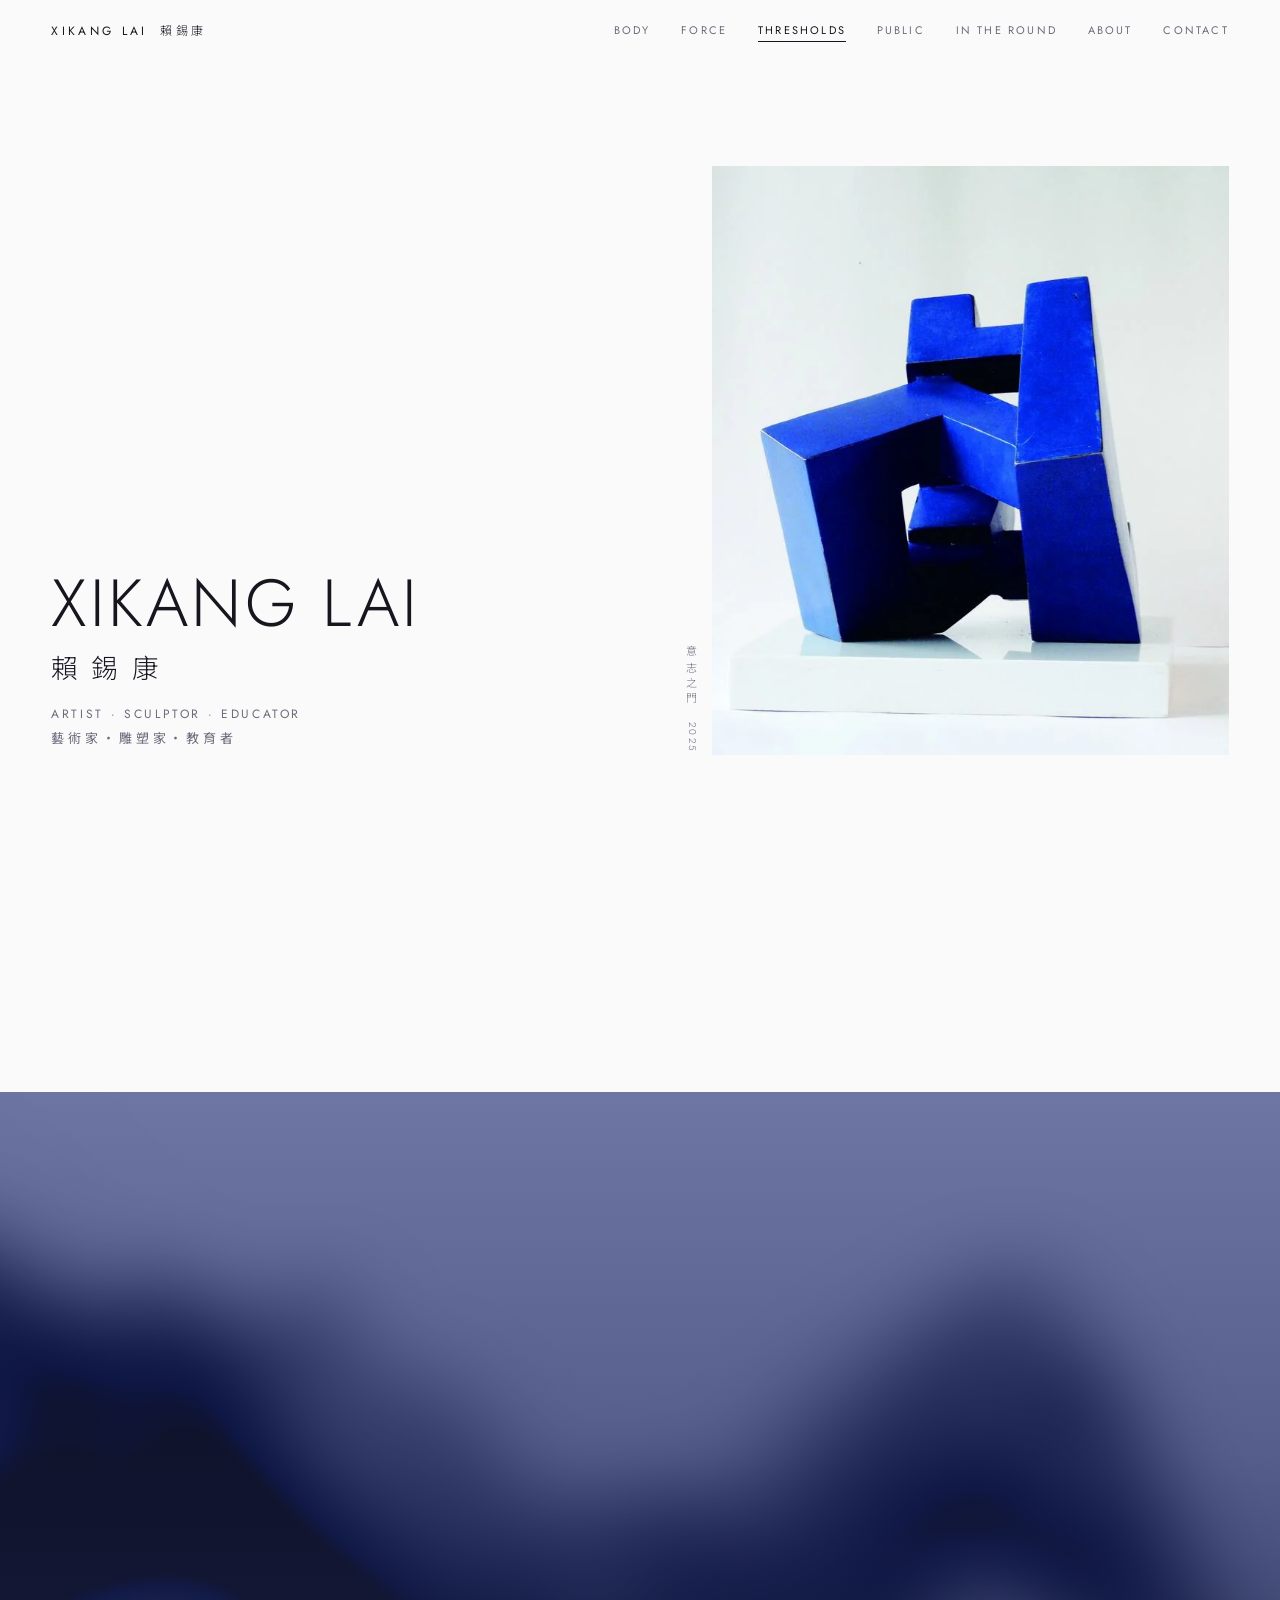
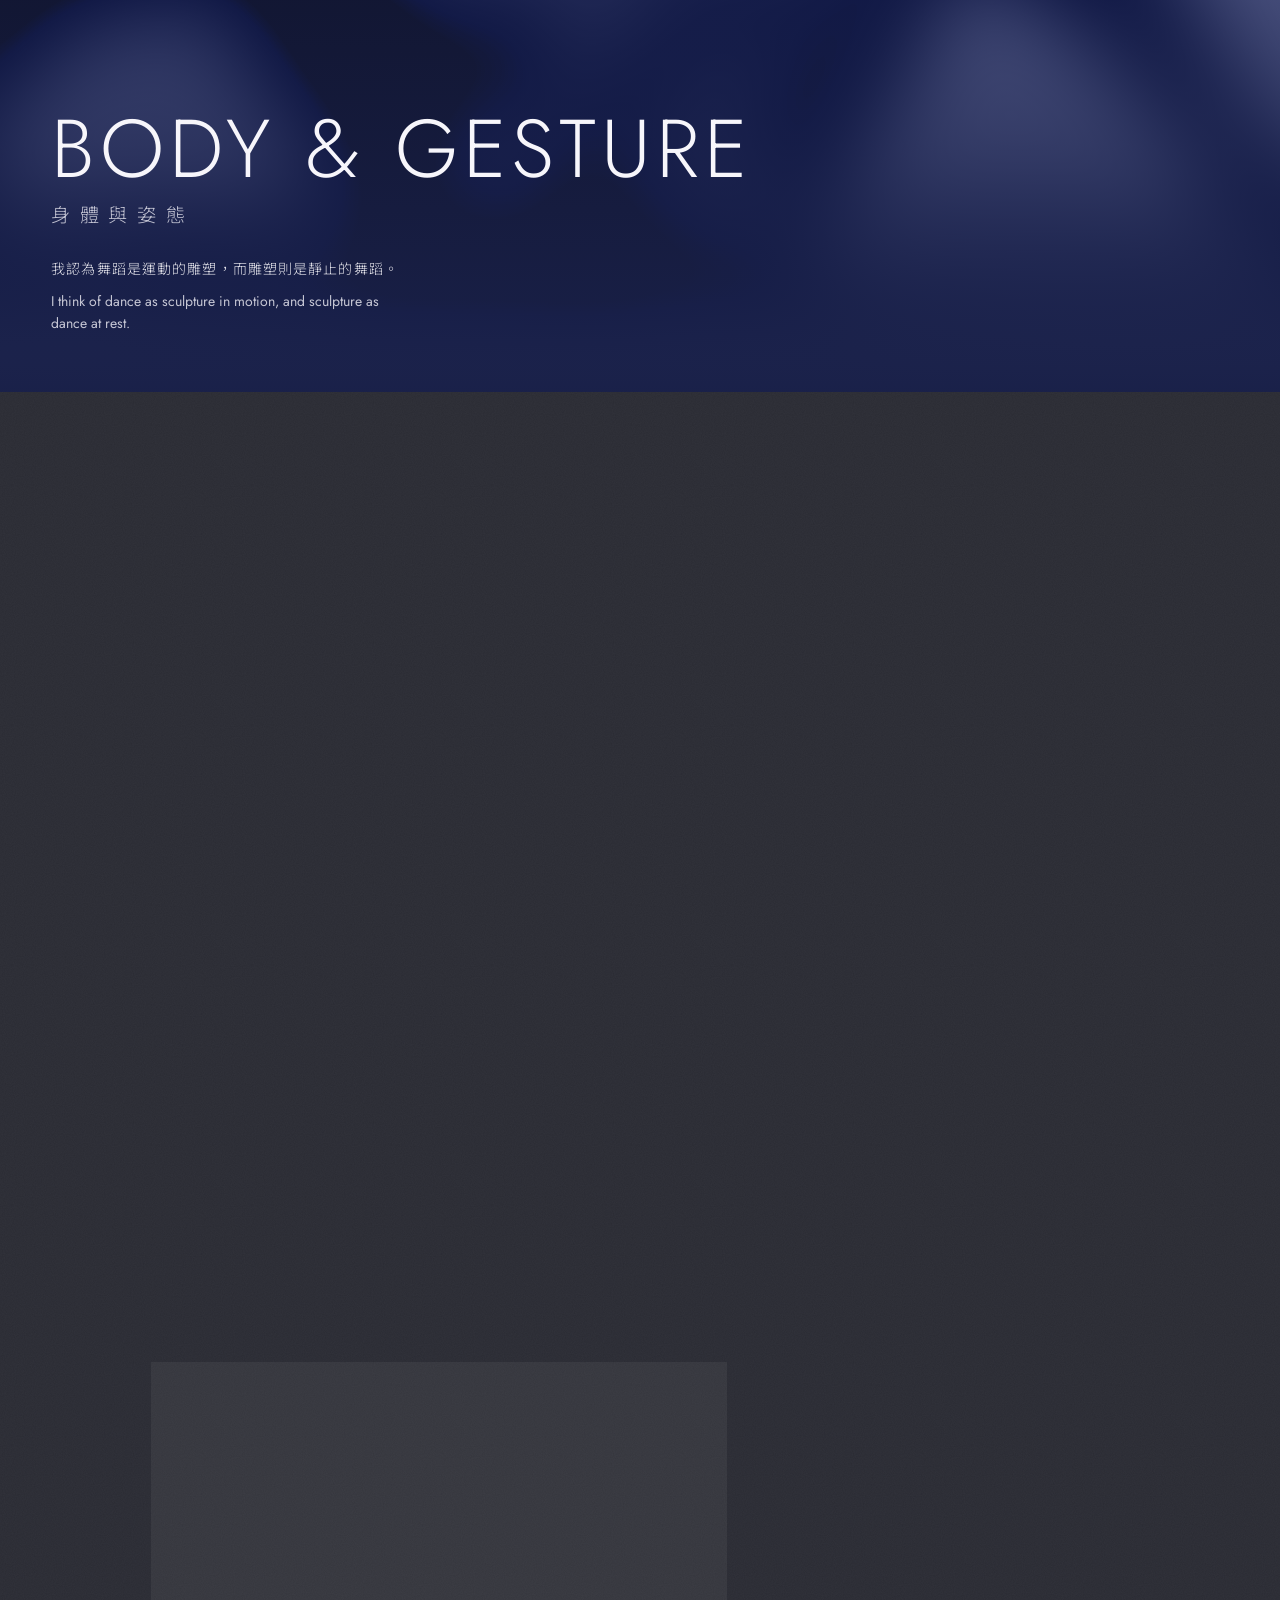
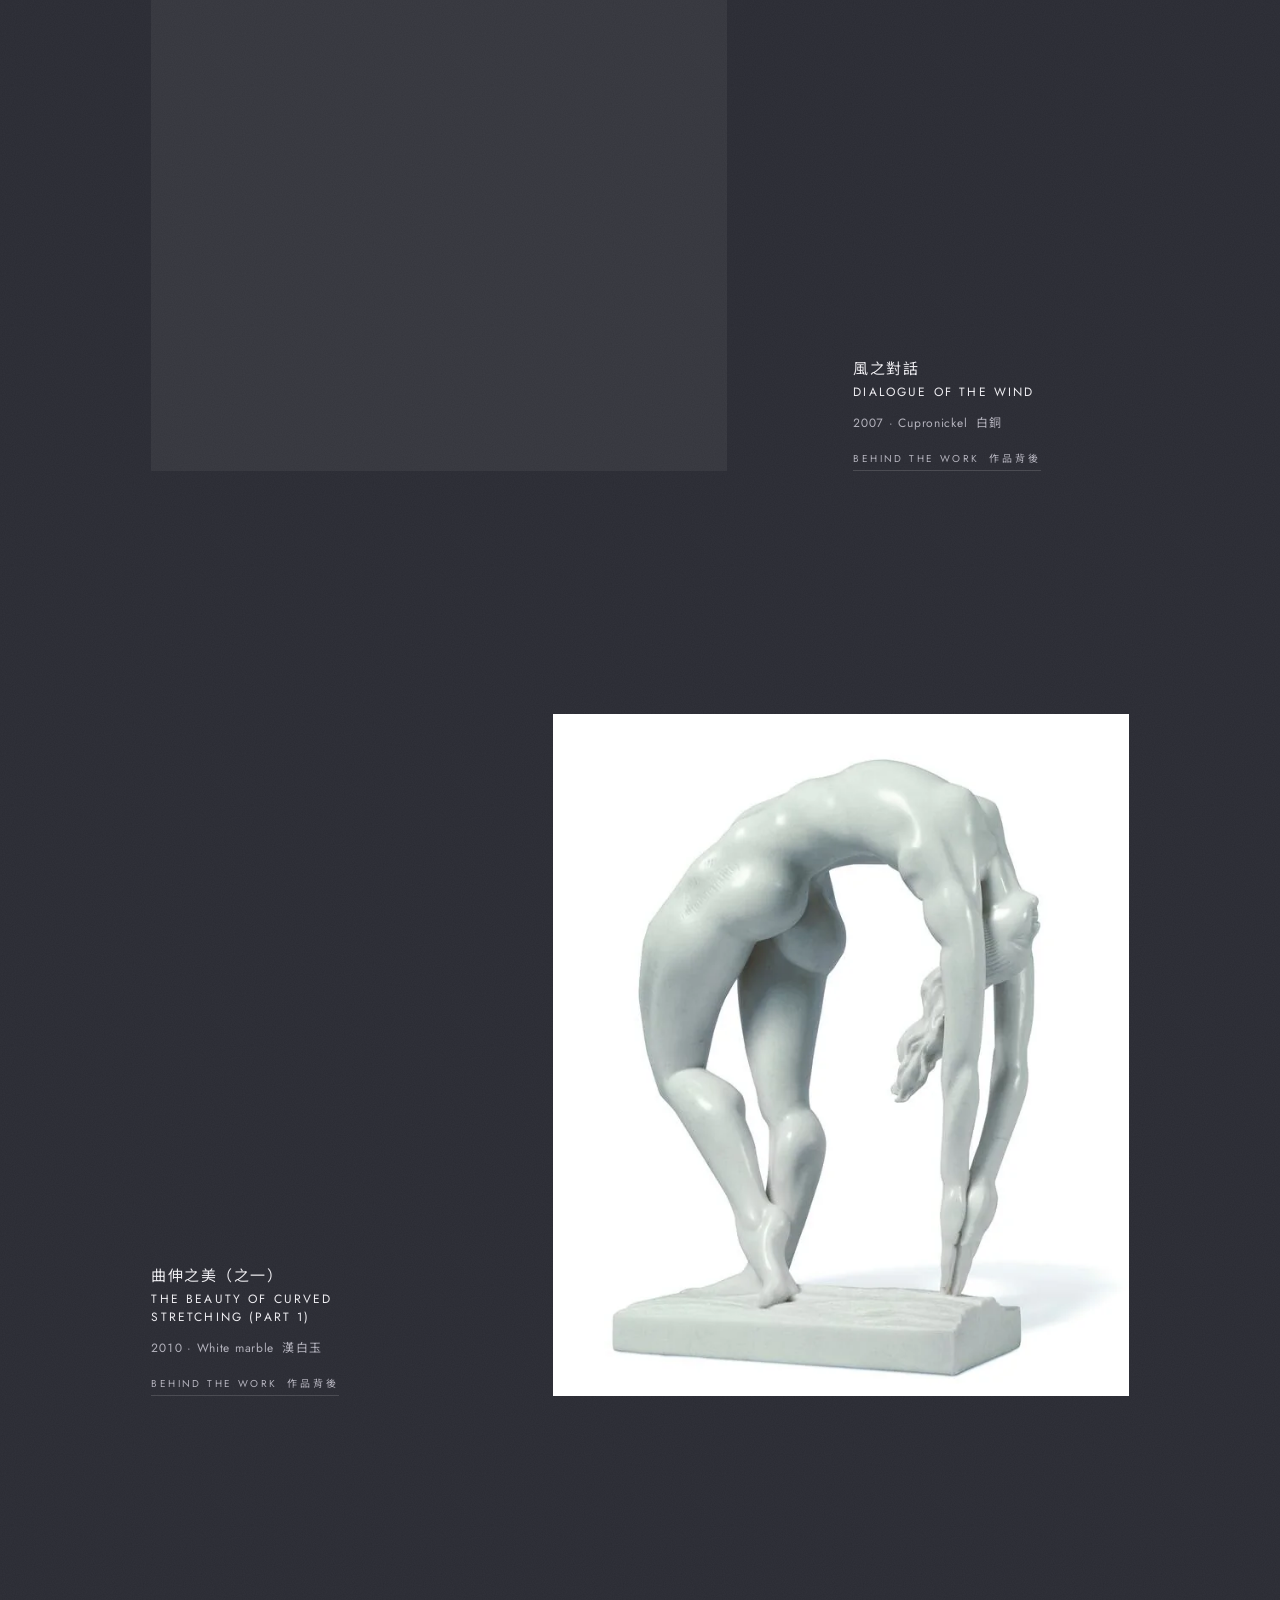
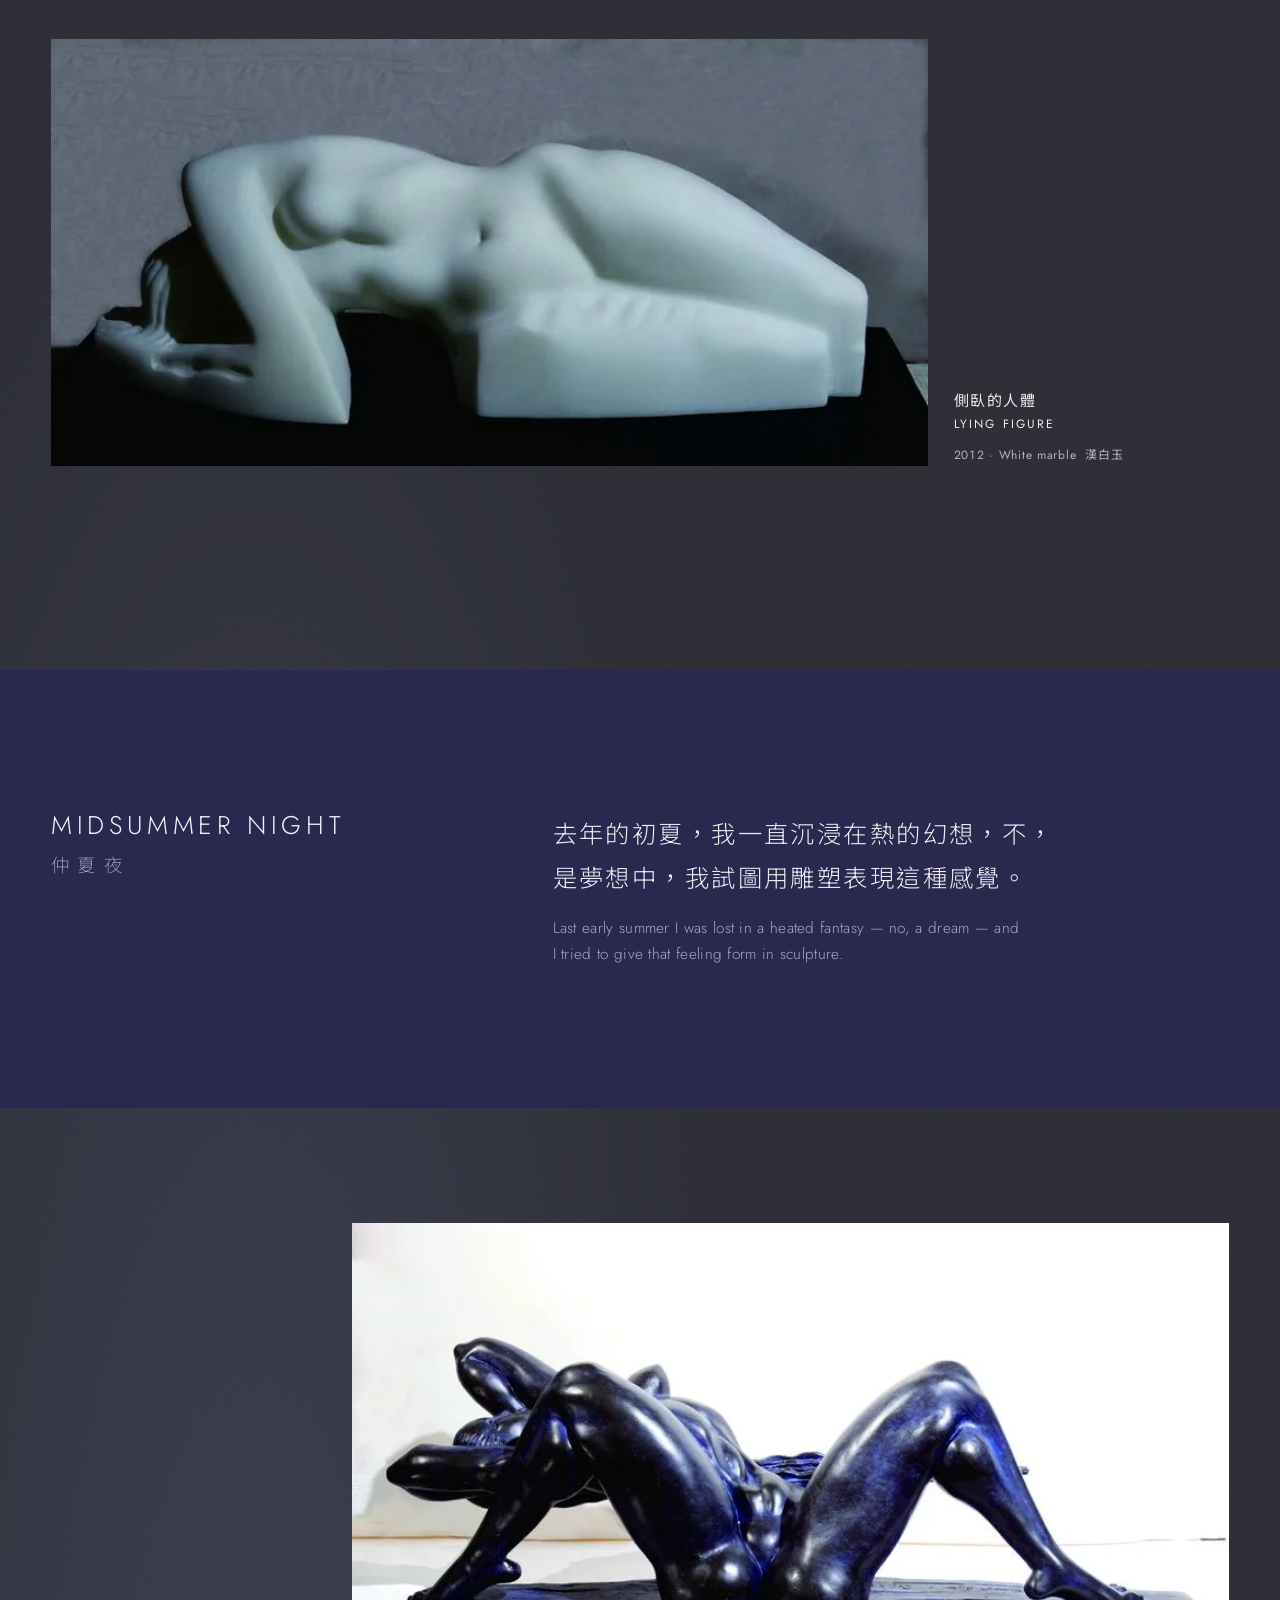
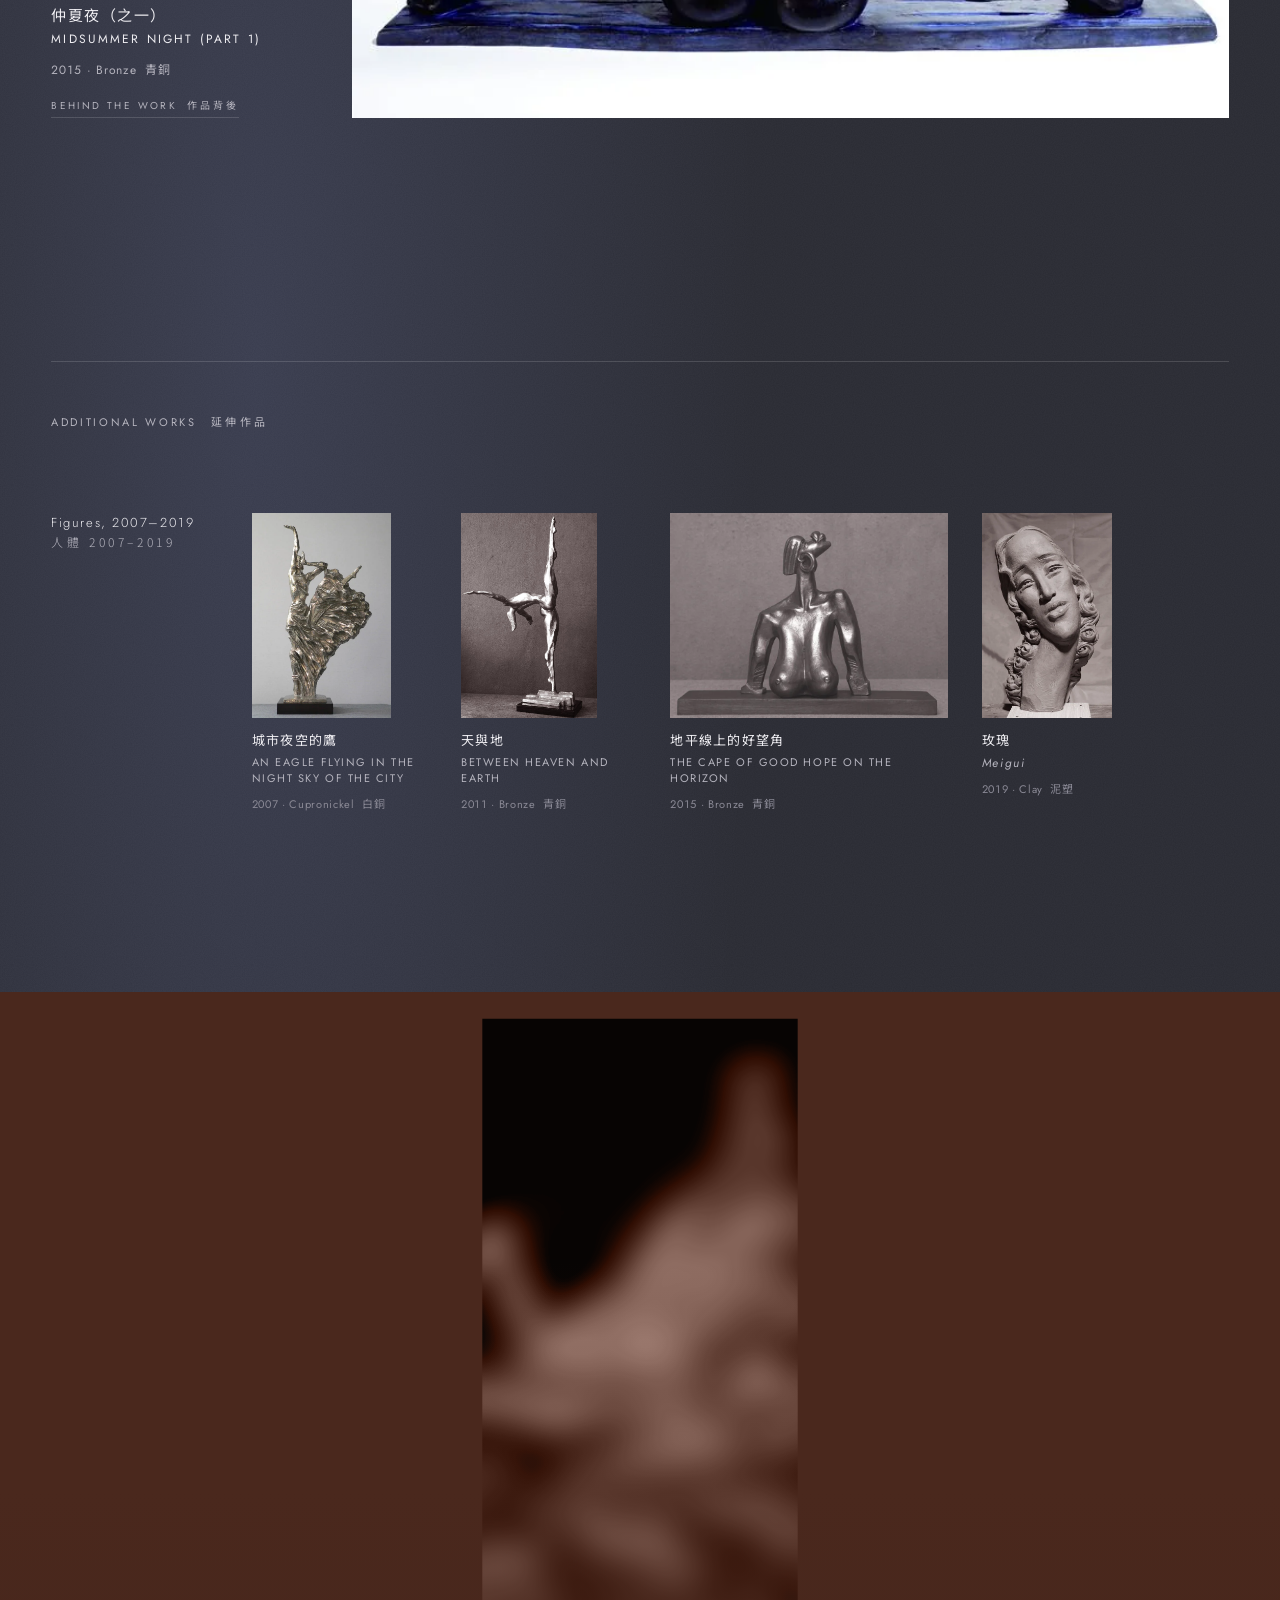
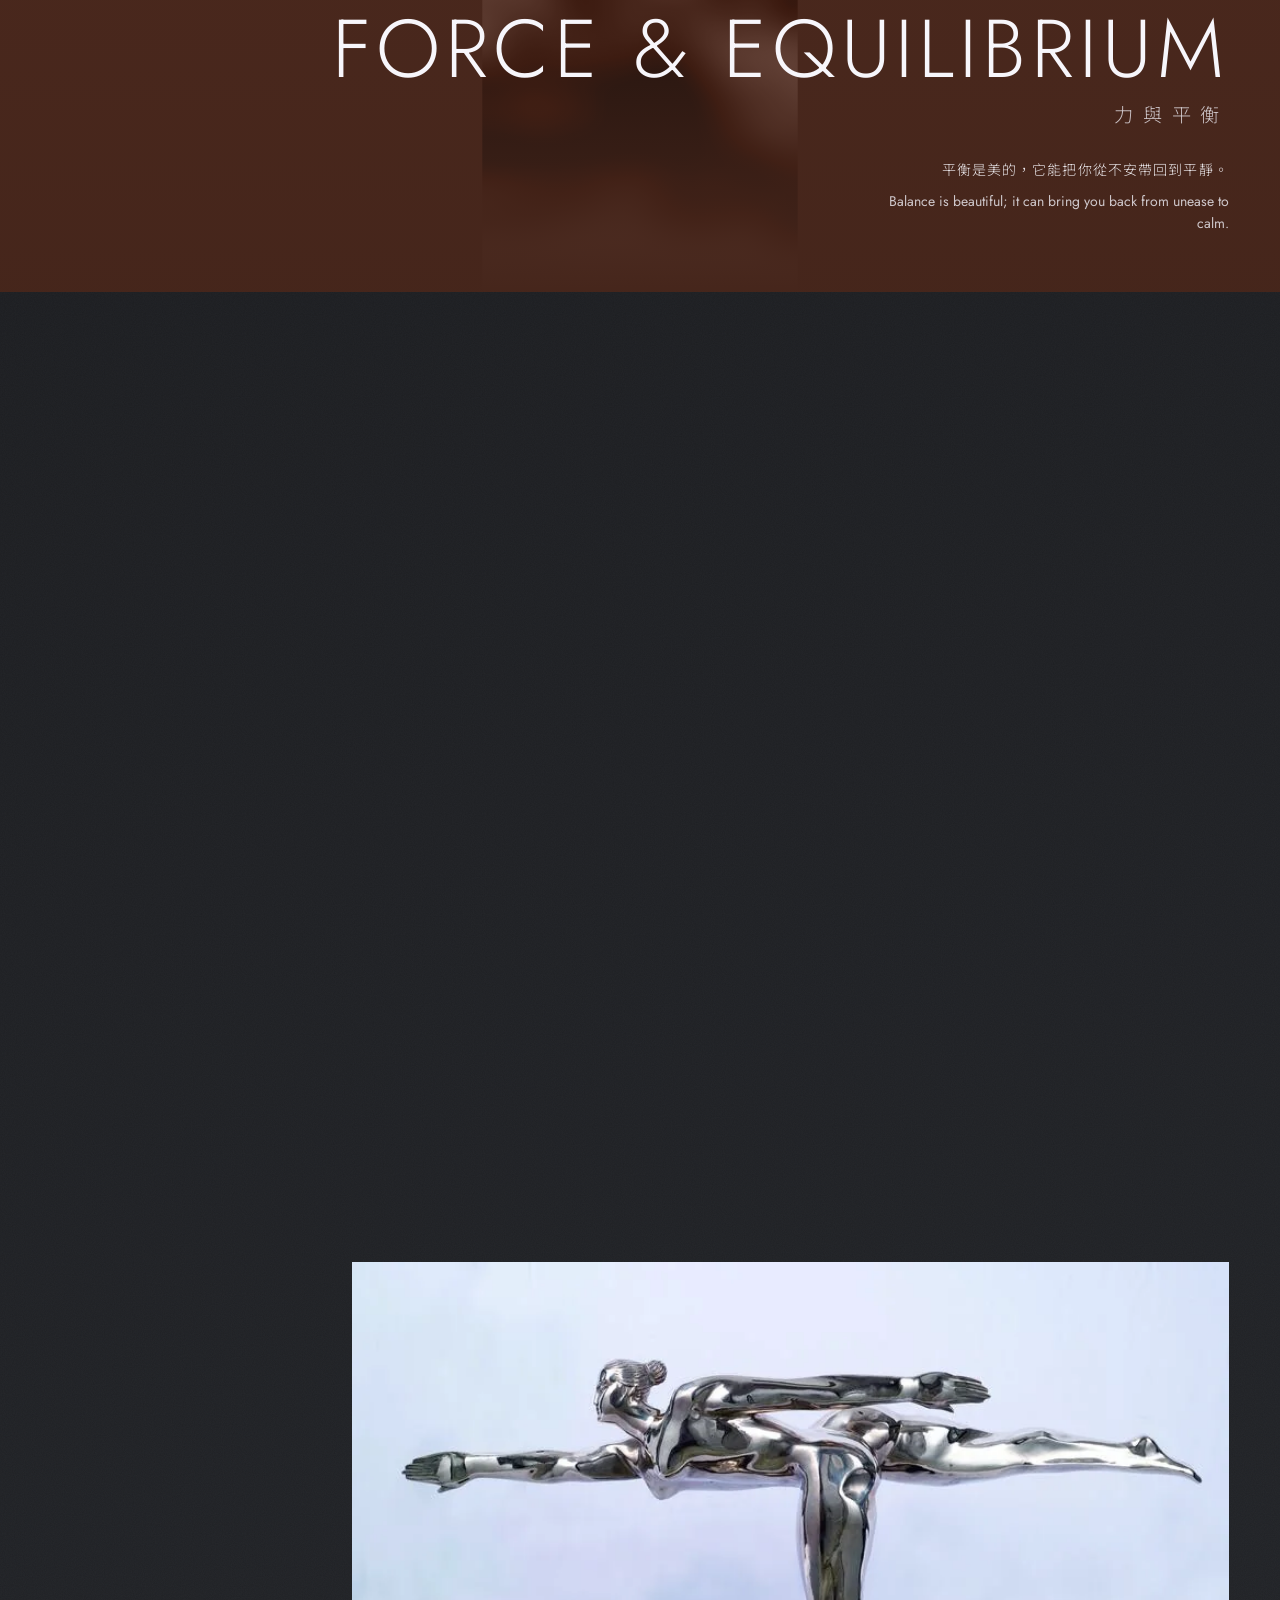
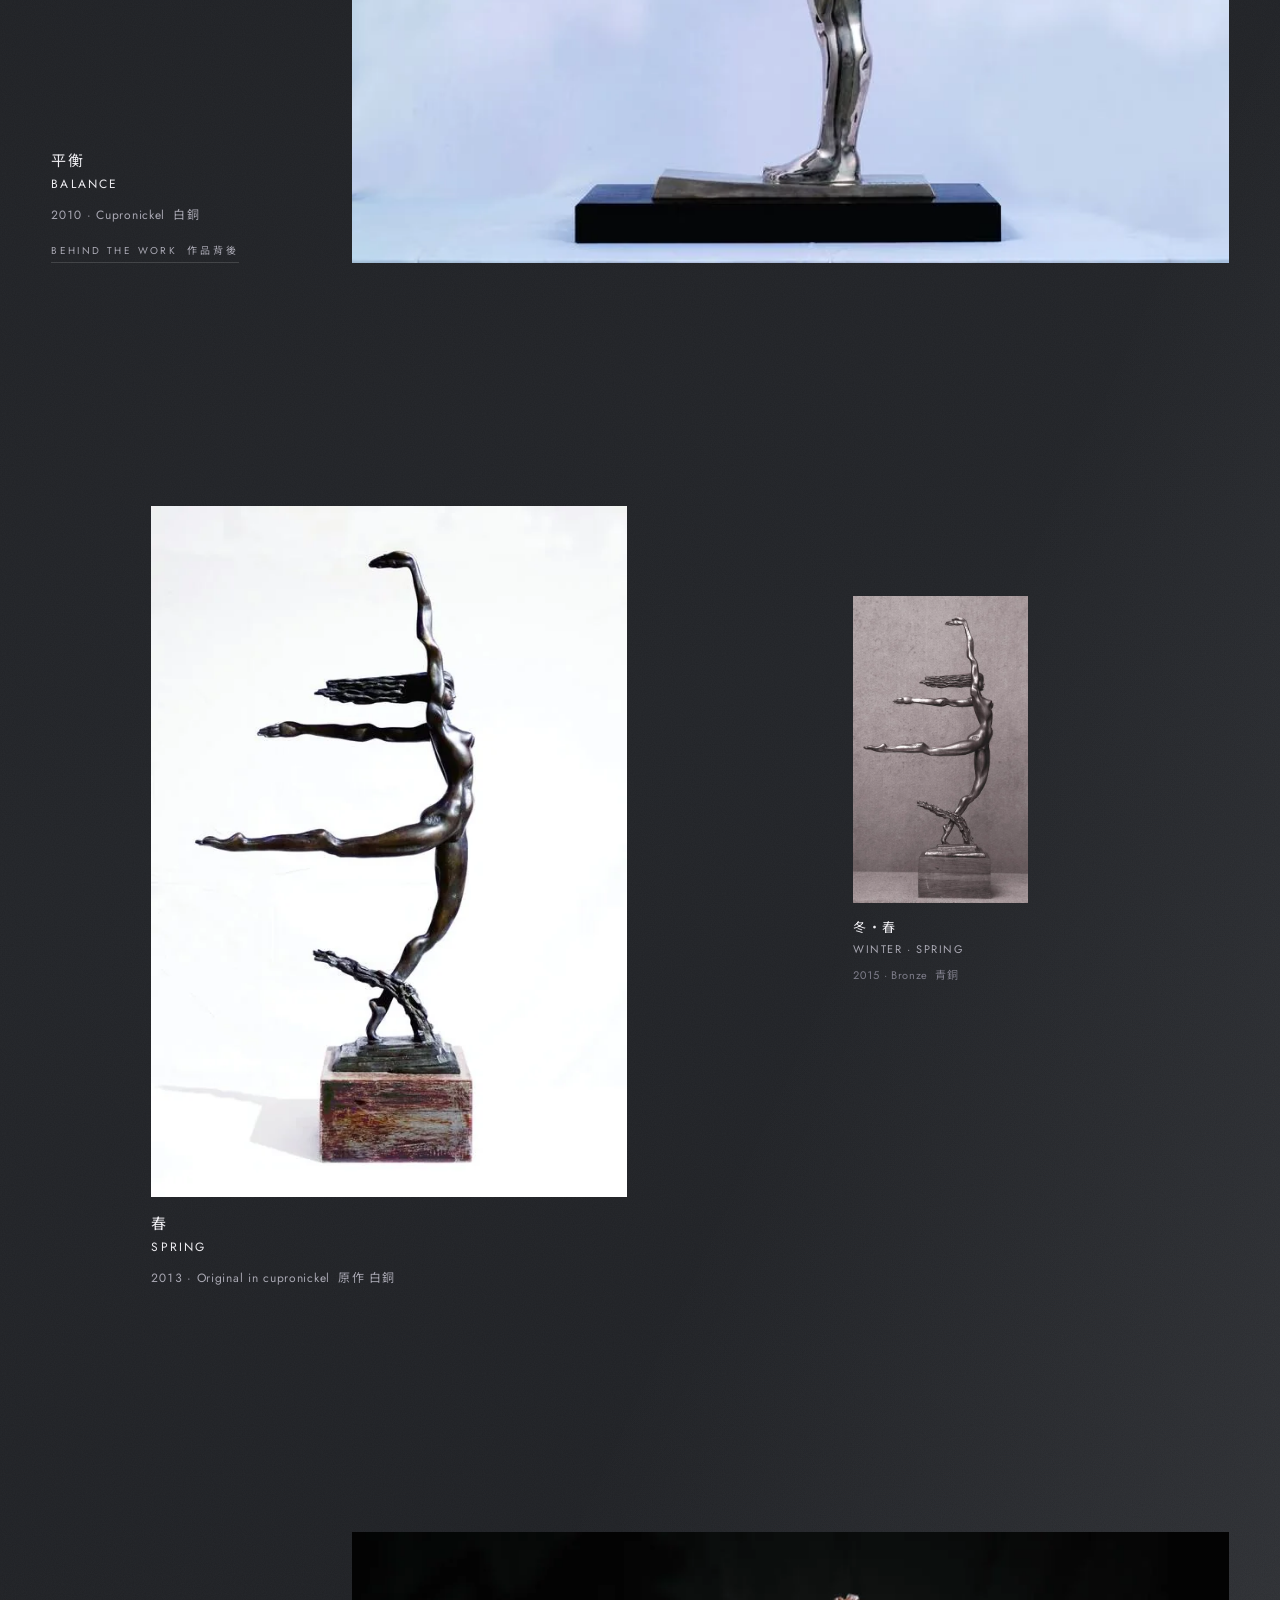
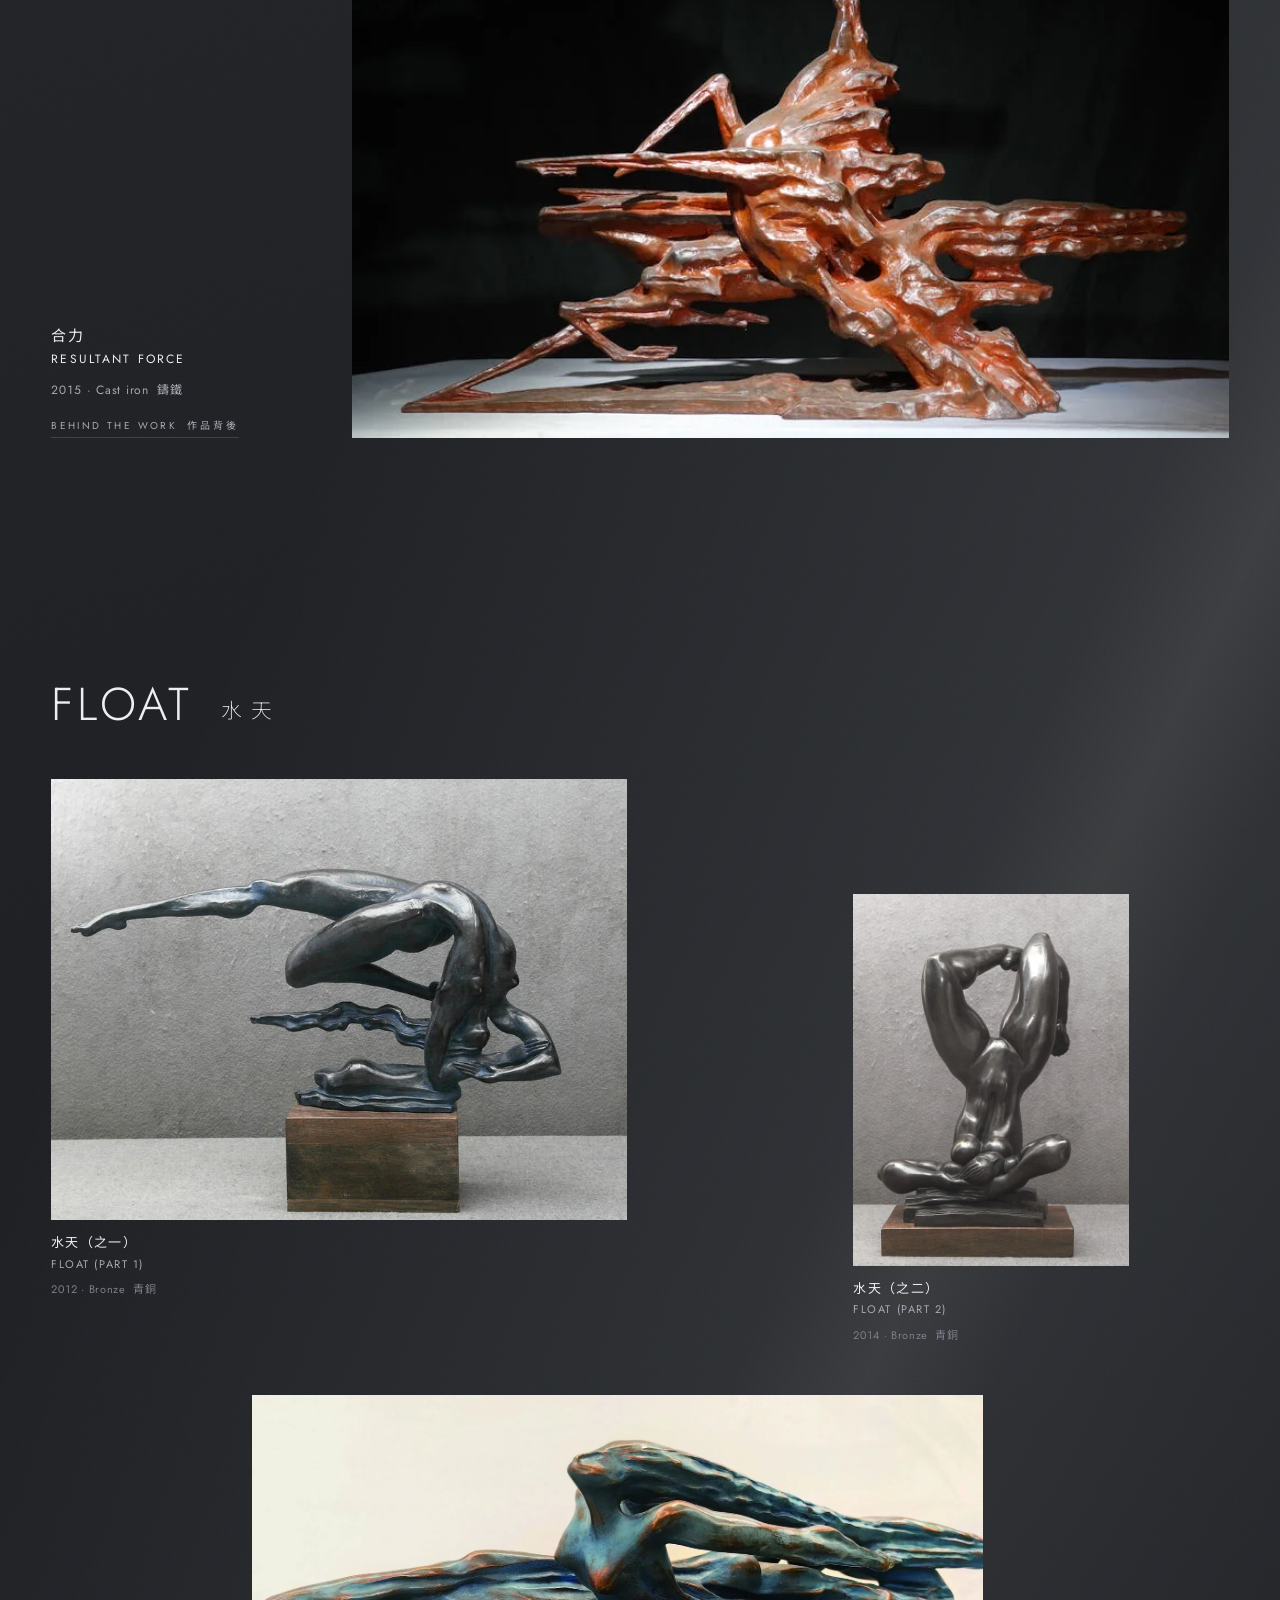
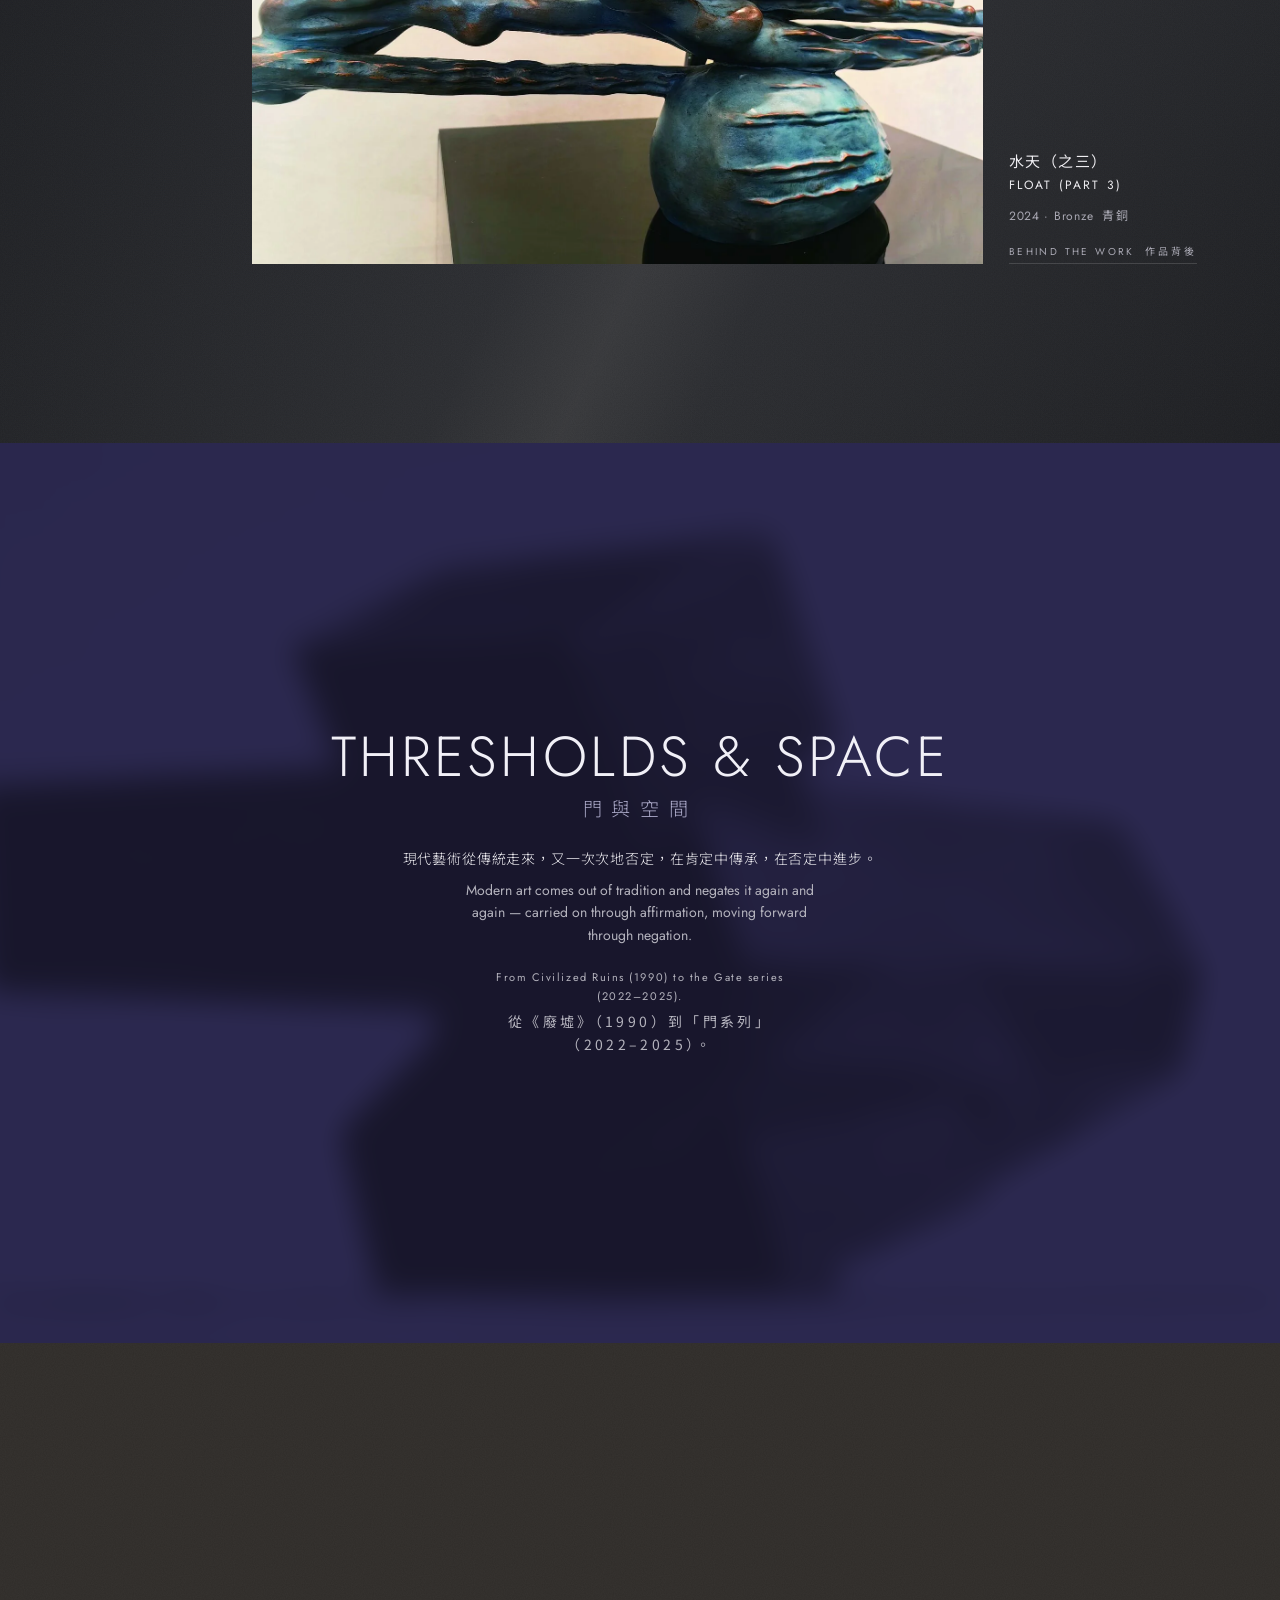
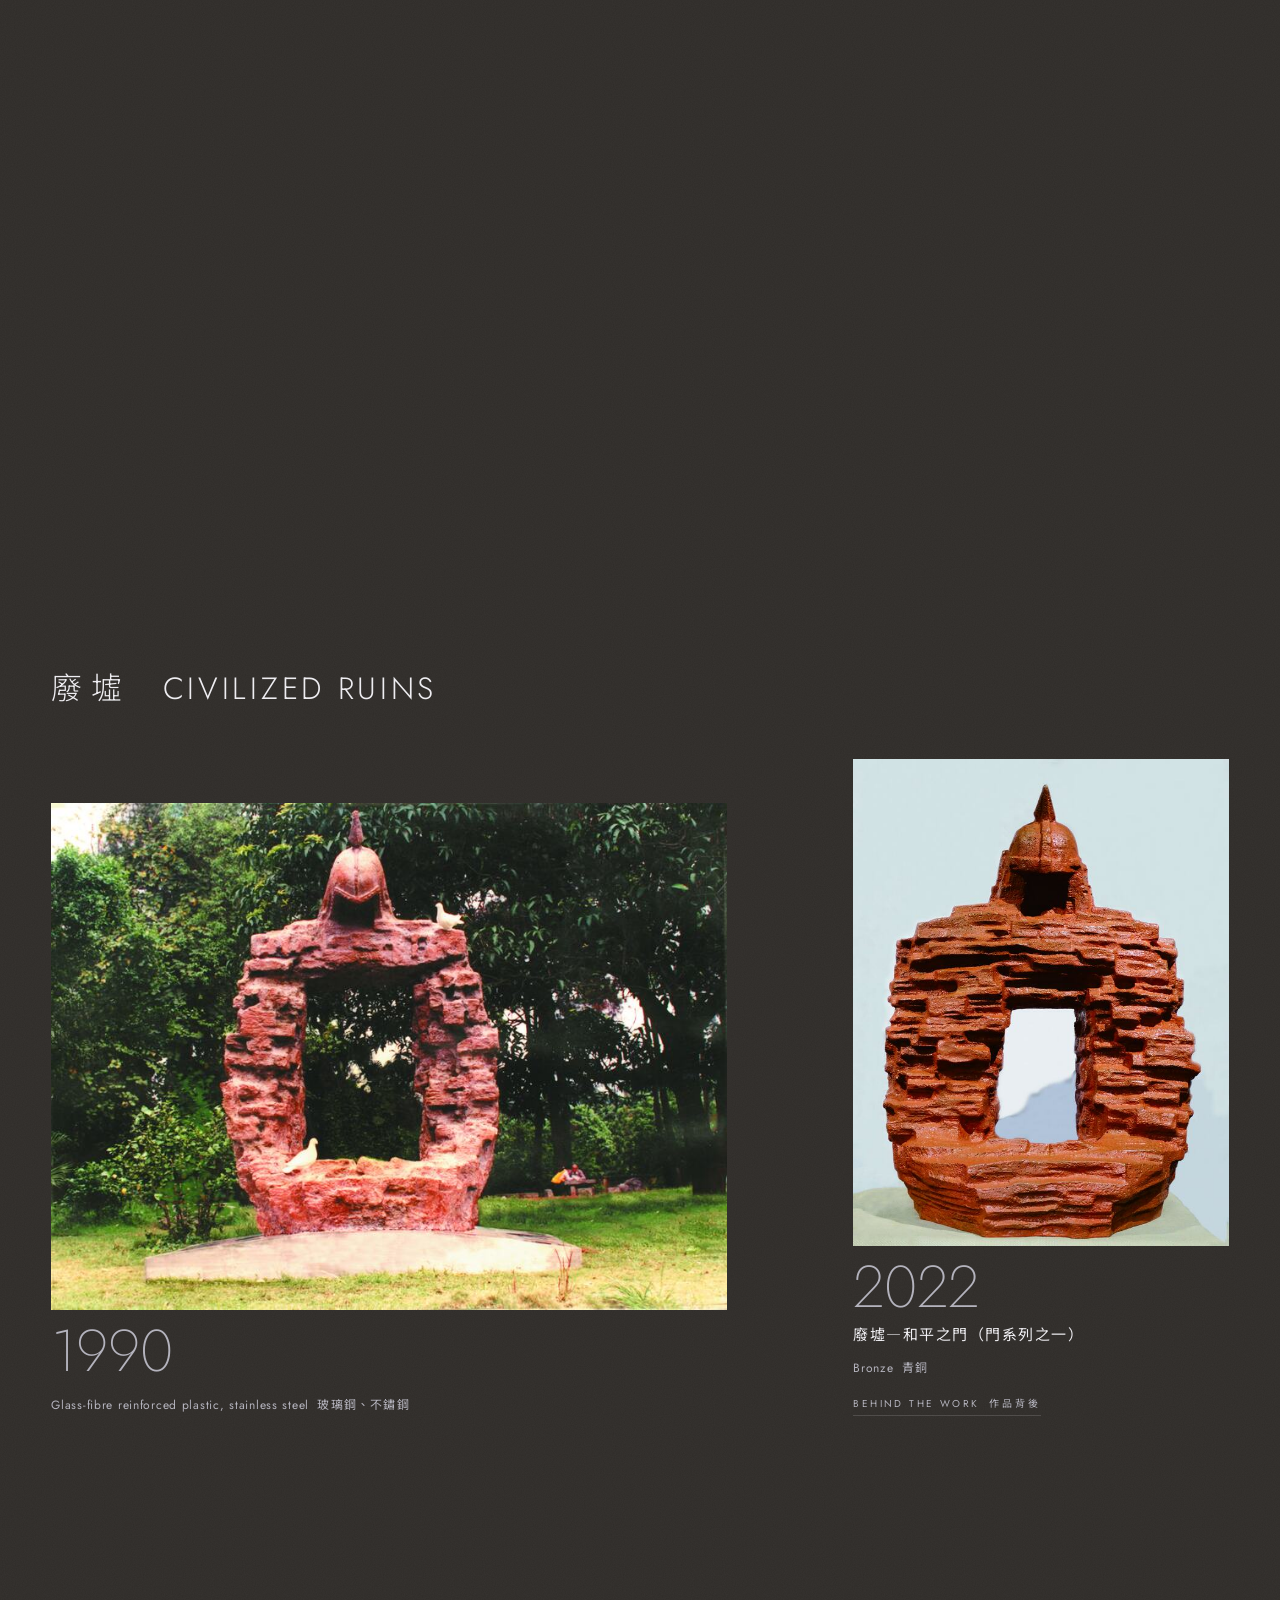
==== public/index.html @ 5112d4f9 "Publications per monograph announcement; 2020 monograph in history" ====
<!DOCTYPE html>
<html lang="en">
<head>
<meta charset="utf-8">
<meta name="viewport" content="width=device-width, initial-scale=1, viewport-fit=cover">
<title>Xikang Lai 賴錫康 · Sculpture</title>
<meta name="description" content="Xikang Lai 賴錫康: artist, sculptor and educator, Guangzhou. Selected works in four chapters.">
<link rel="icon" href="data:image/svg+xml,%3Csvg xmlns='http://www.w3.org/2000/svg' viewBox='0 0 32 32'%3E%3Crect width='32' height='32' fill='%232B284F'/%3E%3Cpath d='M10 25V9h12v16' fill='none' stroke='%23fff' stroke-width='2.5'/%3E%3C/svg%3E">
<script type="application/ld+json">{"@context": "https://schema.org", "@graph": [{"@type": "WebSite", "@id": "https://xikanglai.art/#site", "url": "https://xikanglai.art/", "name": "Xikang Lai 賴錫康 · Sculpture", "inLanguage": ["en", "zh-Hant"], "about": {"@id": "https://xikanglai.art/#artist"}}, {"@type": "Person", "@id": "https://xikanglai.art/#artist", "name": "Xikang Lai", "alternateName": ["賴錫康", "赖锡康", "Lai Xikang"], "jobTitle": "Sculptor", "url": "https://xikanglai.art/", "image": "https://xikanglai.art/assets/img/portrait.jpg", "alumniOf": {"@type": "CollegeOrUniversity", "name": "Guangzhou Academy of Fine Arts"}, "memberOf": {"@type": "Organization", "name": "Guangdong Artists Association"}, "homeLocation": {"@type": "Place", "name": "Guangzhou, China"}, "sameAs": ["https://linktr.ee/conlin1812"]}, {"@type": "ItemList", "name": "Selected works", "itemListElement": [{"@type": "ListItem", "position": 1, "item": {"@type": "VisualArtwork", "name": "Dialogue of the Wind", "alternateName": "風之對話", "url": "https://xikanglai.art/#dialogue-of-the-wind", "image": "https://xikanglai.art/assets/img/dialogue-of-the-wind.jpg", "creator": {"@id": "https://xikanglai.art/#artist"}, "artform": "Sculpture", "dateCreated": "2007", "artMedium": "Cupronickel"}}, {"@type": "ListItem", "position": 2, "item": {"@type": "VisualArtwork", "name": "The Beauty of Curved Stretching (Part 1)", "alternateName": "曲伸之美（之一）", "url": "https://xikanglai.art/#curved-stretching", "image": "https://xikanglai.art/assets/img/curved-stretching.jpg", "creator": {"@id": "https://xikanglai.art/#artist"}, "artform": "Sculpture", "dateCreated": "2010", "artMedium": "White marble"}}, {"@type": "ListItem", "position": 3, "item": {"@type": "VisualArtwork", "name": "Lying Figure", "alternateName": "側臥的人體", "url": "https://xikanglai.art/#lying-figure", "image": "https://xikanglai.art/assets/img/lying-figure-b.jpg", "creator": {"@id": "https://xikanglai.art/#artist"}, "artform": "Sculpture", "dateCreated": "2012", "artMedium": "White marble"}}, {"@type": "ListItem", "position": 4, "item": {"@type": "VisualArtwork", "name": "Midsummer Night (Part 1)", "alternateName": "仲夏夜（之一）", "url": "https://xikanglai.art/#midsummer-night", "image": "https://xikanglai.art/assets/img/midsummer-night.jpg", "creator": {"@id": "https://xikanglai.art/#artist"}, "artform": "Sculpture", "dateCreated": "2015", "artMedium": "Bronze"}}, {"@type": "ListItem", "position": 5, "item": {"@type": "VisualArtwork", "name": "An Eagle Flying in the Night Sky of the City", "alternateName": "城市夜空的鷹", "url": "https://xikanglai.art/#eagle-city-night", "image": "https://xikanglai.art/assets/img/eagle-city-night.jpg", "creator": {"@id": "https://xikanglai.art/#artist"}, "artform": "Sculpture", "dateCreated": "2007", "artMedium": "Cupronickel"}}, {"@type": "ListItem", "position": 6, "item": {"@type": "VisualArtwork", "name": "Between Heaven and Earth", "alternateName": "天與地", "url": "https://xikanglai.art/#heaven-earth", "image": "https://xikanglai.art/assets/img/heaven-earth.jpg", "creator": {"@id": "https://xikanglai.art/#artist"}, "artform": "Sculpture", "dateCreated": "2011", "artMedium": "Bronze"}}, {"@type": "ListItem", "position": 7, "item": {"@type": "VisualArtwork", "name": "The Cape of Good Hope on the Horizon", "alternateName": "地平線上的好望角", "url": "https://xikanglai.art/#cape-good-hope", "image": "https://xikanglai.art/assets/img/cape-good-hope.jpg", "creator": {"@id": "https://xikanglai.art/#artist"}, "artform": "Sculpture", "dateCreated": "2015", "artMedium": "Bronze"}}, {"@type": "ListItem", "position": 8, "item": {"@type": "VisualArtwork", "name": "Meigui", "alternateName": "玫瑰", "url": "https://xikanglai.art/#rose", "image": "https://xikanglai.art/assets/img/rose.jpg", "creator": {"@id": "https://xikanglai.art/#artist"}, "artform": "Sculpture", "dateCreated": "2019", "artMedium": "Clay"}}, {"@type": "ListItem", "position": 9, "item": {"@type": "VisualArtwork", "name": "Balance", "alternateName": "平衡", "url": "https://xikanglai.art/#balance", "image": "https://xikanglai.art/assets/img/balance.jpg", "creator": {"@id": "https://xikanglai.art/#artist"}, "artform": "Sculpture", "dateCreated": "2010", "artMedium": "Cupronickel"}}, {"@type": "ListItem", "position": 10, "item": {"@type": "VisualArtwork", "name": "Spring", "alternateName": "春", "url": "https://xikanglai.art/#spring", "image": "https://xikanglai.art/assets/img/spring.jpg", "creator": {"@id": "https://xikanglai.art/#artist"}, "artform": "Sculpture", "dateCreated": "2013", "artMedium": "Original in cupronickel"}}, {"@type": "ListItem", "position": 11, "item": {"@type": "VisualArtwork", "name": "Winter · Spring", "alternateName": "冬·春", "url": "https://xikanglai.art/#winter-spring", "image": "https://xikanglai.art/assets/img/winter-spring.jpg", "creator": {"@id": "https://xikanglai.art/#artist"}, "artform": "Sculpture", "dateCreated": "2015", "artMedium": "Bronze"}}, {"@type": "ListItem", "position": 12, "item": {"@type": "VisualArtwork", "name": "Resultant Force", "alternateName": "合力", "url": "https://xikanglai.art/#resultant-force", "image": "https://xikanglai.art/assets/img/resultant-force.jpg", "creator": {"@id": "https://xikanglai.art/#artist"}, "artform": "Sculpture", "dateCreated": "2015", "artMedium": "Cast iron"}}, {"@type": "ListItem", "position": 13, "item": {"@type": "VisualArtwork", "name": "Float (Part 1)", "alternateName": "水天（之一）", "url": "https://xikanglai.art/#float-1", "image": "https://xikanglai.art/assets/img/float-1.jpg", "creator": {"@id": "https://xikanglai.art/#artist"}, "artform": "Sculpture", "dateCreated": "2012", "artMedium": "Bronze"}}, {"@type": "ListItem", "position": 14, "item": {"@type": "VisualArtwork", "name": "Float (Part 2)", "alternateName": "水天（之二）", "url": "https://xikanglai.art/#float-2", "image": "https://xikanglai.art/assets/img/float-2.jpg", "creator": {"@id": "https://xikanglai.art/#artist"}, "artform": "Sculpture", "dateCreated": "2014", "artMedium": "Bronze"}}, {"@type": "ListItem", "position": 15, "item": {"@type": "VisualArtwork", "name": "Float (Part 3)", "alternateName": "水天（之三）", "url": "https://xikanglai.art/#float-part-3", "image": "https://xikanglai.art/assets/img/float-part-3.jpg", "creator": {"@id": "https://xikanglai.art/#artist"}, "artform": "Sculpture", "dateCreated": "2024", "artMedium": "Bronze"}}, {"@type": "ListItem", "position": 16, "item": {"@type": "VisualArtwork", "name": "Civilized Ruins", "alternateName": "廢墟", "url": "https://xikanglai.art/#civilized-ruins-1990", "image": "https://xikanglai.art/assets/img/civilized-ruins-1990.jpg", "creator": {"@id": "https://xikanglai.art/#artist"}, "artform": "Sculpture", "dateCreated": "1990", "artMedium": "Glass-fibre reinforced plastic, stainless steel"}}, {"@type": "ListItem", "position": 17, "item": {"@type": "VisualArtwork", "name": "Civilized Ruins — The Gate of Peace (Gate Series I)", "alternateName": "廢墟—和平之門（門系列之一）", "url": "https://xikanglai.art/#civilized-ruins", "image": "https://xikanglai.art/assets/img/civilized-ruins.jpg", "creator": {"@id": "https://xikanglai.art/#artist"}, "artform": "Sculpture", "dateCreated": "2022", "artMedium": "Bronze"}}, {"@type": "ListItem", "position": 18, "item": {"@type": "VisualArtwork", "name": "The Gate of Spirit (Gate Series II)", "alternateName": "意志之門（門系列之二）", "url": "https://xikanglai.art/#gate-of-spirit", "image": "https://xikanglai.art/assets/img/gate-of-spirit-b.jpg", "creator": {"@id": "https://xikanglai.art/#artist"}, "artform": "Sculpture", "dateCreated": "2025", "artMedium": "Stainless steel, carbon lacquer"}}, {"@type": "ListItem", "position": 19, "item": {"@type": "VisualArtwork", "name": "The Gate of Awakening (Gate Series III, Draft)", "alternateName": "覺醒之門（門系列之三手稿）", "url": "https://xikanglai.art/#gate-of-awakening-draft", "image": "https://xikanglai.art/assets/img/gate-of-awakening-draft.jpg", "creator": {"@id": "https://xikanglai.art/#artist"}, "artform": "Sculpture", "dateCreated": "2024", "artMedium": "Bronze"}}, {"@type": "ListItem", "position": 20, "item": {"@type": "VisualArtwork", "name": "The Gate of Awakening (Gate Series III)", "alternateName": "覺醒之門（門系列之三）", "url": "https://xikanglai.art/#gate-of-awakening", "image": "https://xikanglai.art/assets/img/gate-of-awakening.jpg", "creator": {"@id": "https://xikanglai.art/#artist"}, "artform": "Sculpture", "dateCreated": "2025", "artMedium": "Steel plate"}}, {"@type": "ListItem", "position": 21, "item": {"@type": "VisualArtwork", "name": "The Gate of Chaos (Gate Series IV)", "alternateName": "混沌之門（門系列之四）", "url": "https://xikanglai.art/#gate-of-chaos", "image": "https://xikanglai.art/assets/img/gate-of-chaos.jpg", "creator": {"@id": "https://xikanglai.art/#artist"}, "artform": "Sculpture", "dateCreated": "2025", "artMedium": "Steel plate"}}, {"@type": "ListItem", "position": 22, "item": {"@type": "VisualArtwork", "name": "Orchid and Osmanthus in Bloom", "alternateName": "蘭桂騰芳", "url": "https://xikanglai.art/#lan-gui-teng-fang", "image": "https://xikanglai.art/assets/img/lan-gui-teng-fang.jpg", "creator": {"@id": "https://xikanglai.art/#artist"}, "artform": "Sculpture", "dateCreated": "2018", "artMedium": "Bronze"}}, {"@type": "ListItem", "position": 23, "item": {"@type": "VisualArtwork", "name": "An Jung-geun", "alternateName": "安重根", "url": "https://xikanglai.art/#an-jung-geun", "image": "https://xikanglai.art/assets/img/an-jung-geun.jpg", "creator": {"@id": "https://xikanglai.art/#artist"}, "artform": "Sculpture", "dateCreated": "2009", "artMedium": "Bronze"}}, {"@type": "ListItem", "position": 24, "item": {"@type": "VisualArtwork", "name": "Sun Yat-sen", "alternateName": "孫中山", "url": "https://xikanglai.art/#sun-yat-sen", "image": "https://xikanglai.art/assets/img/sun-yat-sen.jpg", "creator": {"@id": "https://xikanglai.art/#artist"}, "artform": "Sculpture", "dateCreated": "2006", "artMedium": "Granite"}}, {"@type": "ListItem", "position": 25, "item": {"@type": "VisualArtwork", "name": "The Anthem — Zheng Lücheng", "alternateName": "軍歌嘹亮——鄭律成", "url": "https://xikanglai.art/#zheng-lucheng", "image": "https://xikanglai.art/assets/img/zheng-lucheng.jpg", "creator": {"@id": "https://xikanglai.art/#artist"}, "artform": "Sculpture", "dateCreated": "2006", "artMedium": "Bronze"}}, {"@type": "ListItem", "position": 26, "item": {"@type": "VisualArtwork", "name": "Zu Chongzhi", "alternateName": "祖沖之", "url": "https://xikanglai.art/#zu-chongzhi", "image": "https://xikanglai.art/assets/img/zu-chongzhi.jpg", "creator": {"@id": "https://xikanglai.art/#artist"}, "artform": "Sculpture", "dateCreated": "2016", "artMedium": "Bronze"}}, {"@type": "ListItem", "position": 27, "item": {"@type": "VisualArtwork", "name": "For Peace", "alternateName": "為了和平", "url": "https://xikanglai.art/#for-peace", "image": "https://xikanglai.art/assets/img/for-peace.jpg", "creator": {"@id": "https://xikanglai.art/#artist"}, "artform": "Sculpture", "dateCreated": "2011", "artMedium": "Bronze relief"}}]}]}</script>
<meta name="theme-color" content="#2B284F">
<link rel="canonical" href="https://xikanglai.art/">
<meta property="og:type" content="website">
<meta property="og:site_name" content="Xikang Lai 賴錫康">
<meta property="og:title" content="Xikang Lai 賴錫康 · Sculpture">
<meta property="og:description" content="Artist, sculptor and educator, Guangzhou. Selected works in four chapters, with the stories behind them.">
<meta property="og:url" content="https://xikanglai.art/">
<meta property="og:image" content="https://xikanglai.art/assets/img/gate-of-spirit.jpg">
<meta name="twitter:card" content="summary_large_image">
<link rel="preconnect" href="https://fonts.googleapis.com">
<link rel="preconnect" href="https://fonts.gstatic.com" crossorigin>
<link rel="stylesheet" href="https://fonts.googleapis.com/css2?family=Jost:wght@200;300;400&family=Noto+Sans+TC:wght@200;300;400&display=swap">
<style>
/* Layout: four rooms of one exhibition. Works sit off-centre on a 12-column grid with labels beside them;
   each chapter opens with its own spatial composition (left, mirrored right, a navy doorway, a centred close).
   Motion is CSS scroll-linked and stops once a work is in view: stillness first. */
:root{
  --paper:#FAFAFB; --ink:#17161F; --mute:#6C6B7B; --faint:#A3A2B2; --line:#DEDDE6; --frame:#EFEFF3;
  --plate:#2B284F; --plate-ink:#F1F0F7; --plate-mute:#A9A7C6; --plate-line:#4A4775;
  --f-display:"Jost","Futura","Century Gothic","Avenir Next",system-ui,sans-serif;
  --f-body:"Jost","Avenir Next","Segoe UI",system-ui,sans-serif;
  --f-zh:"Noto Sans TC","PingFang TC","Microsoft JhengHei",sans-serif;
  --gut:clamp(16px,4vw,56px); --max:1360px; --gap:clamp(16px,2vw,28px);
  --ease:cubic-bezier(.2,.7,.15,1);
}
@media (prefers-color-scheme: dark){
  :root:not([data-theme="light"]){ --paper:#0F0E16; --ink:#ECEBF3; --mute:#9897AA; --faint:#6A6980; --line:#2A2938; --frame:#1A1924;
    --plate:#24214A; --plate-ink:#F1F0F7; --plate-mute:#A9A7C6; --plate-line:#3D3A66; color-scheme:dark; }
}
:root[data-theme="dark"]{ --paper:#0F0E16; --ink:#ECEBF3; --mute:#9897AA; --faint:#6A6980; --line:#2A2938; --frame:#1A1924;
  --plate:#24214A; --plate-ink:#F1F0F7; --plate-mute:#A9A7C6; --plate-line:#3D3A66; color-scheme:dark; }

*{box-sizing:border-box}
html{scroll-behavior:smooth;scroll-padding-top:68px}
body{margin:0;background:var(--paper);color:var(--ink);font:400 16px/1.65 var(--f-body);-webkit-font-smoothing:antialiased;text-rendering:optimizeLegibility}
[lang="zh-Hant"]{font-family:var(--f-zh)}
a{color:inherit;text-underline-offset:.28em;text-decoration-thickness:1px}
:focus-visible{outline:1px solid currentColor;outline-offset:4px}
main{overflow-x:clip}
.wrap{max-width:var(--max);margin-inline:auto;padding-inline:var(--gut)}
.num{font-variant-numeric:tabular-nums lining-nums}
img{display:block;max-width:100%;height:auto}
.eyebrow{margin:0;font:400 11px/1.4 var(--f-body);letter-spacing:.22em;text-transform:uppercase;color:var(--mute)}
.eyebrow [lang]{letter-spacing:.3em;margin-left:.7em}

/* header */
.top{position:sticky;top:env(safe-area-inset-top,0px);z-index:20;transition:transform .55s var(--ease),background .4s;background:color-mix(in srgb,var(--paper) 66%,transparent);backdrop-filter:blur(10px);-webkit-backdrop-filter:blur(10px)}
.top .wrap{display:flex;align-items:center;justify-content:space-between;gap:10px 28px;min-height:60px;flex-wrap:wrap;padding-block:10px}
.brand{font:400 12px/1 var(--f-display);letter-spacing:.28em;text-transform:uppercase;text-decoration:none;display:flex;gap:12px;align-items:baseline;white-space:nowrap}
.brand span{font:300 12px/1 var(--f-zh);letter-spacing:.32em}
.nav{display:flex;gap:4px clamp(14px,2.4vw,34px);flex-wrap:wrap}
.nav a{font:400 11px/1 var(--f-body);letter-spacing:.2em;text-transform:uppercase;text-decoration:none;color:var(--mute);padding-block:8px;position:relative;transition:color .4s}
.nav a::after{content:"";position:absolute;left:0;right:0;bottom:2px;height:1px;background:currentColor;transform:scaleX(0);transform-origin:left;transition:transform .6s var(--ease)}
.nav a:hover,.nav a.on{color:var(--ink)}
.nav a.on::after{transform:scaleX(1)}

/* hero */
.hero{display:grid;grid-template-columns:repeat(12,minmax(0,1fr));gap:var(--gap);padding-block:clamp(32px,5vw,72px) clamp(40px,6vw,96px);align-items:end}
.hero-text{grid-column:1/6;display:grid;gap:22px;padding-bottom:6px}
.hero h1{margin:0;font:300 clamp(40px,5.2vw,76px)/1 var(--f-display);letter-spacing:.05em;text-transform:uppercase}
.hero h1 span{display:block}
.hero h1 .zh{margin-top:.55em;font:300 .4em/1.2 var(--f-zh);letter-spacing:.5em}
.roles{margin:0;font:400 12px/1.6 var(--f-body);letter-spacing:.22em;text-transform:uppercase;color:var(--mute)}
.roles [lang]{display:block;margin-top:4px;font-size:13px;letter-spacing:.3em;text-transform:none}
.hero-fig{grid-column:6/13;margin:0;justify-self:end;width:fit-content;max-width:100%}
.hero-fig .frame-static{overflow:hidden;display:flex;justify-content:flex-end}
.hero-fig img{width:auto;max-width:100%;max-height:min(calc(100vh - 190px),820px);object-fit:contain}
@media (min-width:900px){.hero{min-height:calc(100vh - 60px);align-content:center}}
.hero-fig{position:relative}
.hero-text{position:relative;z-index:1}
/* the title tag, reduced to a quiet spine beside the work */
.hero-cap{position:absolute;left:-26px;bottom:2px;writing-mode:vertical-rl;margin:0;display:flex;gap:14px;align-items:center;font:300 11px/1 var(--f-zh);letter-spacing:.42em;color:var(--mute);white-space:nowrap}
.hero-cap a{text-decoration:none;color:inherit;transition:color .4s}
.hero-cap a:hover{color:var(--ink)}
.hero-cap .num{font:300 10px/1 var(--f-display);letter-spacing:.24em}

/* chapter thresholds: one composition per room */
.ch-in{max-width:var(--max);margin-inline:auto;padding:clamp(96px,14vw,208px) var(--gut) clamp(32px,5vw,72px);display:grid;grid-template-columns:repeat(12,minmax(0,1fr));gap:var(--gap);align-items:end;position:relative}
.ch-in::before{content:"";position:absolute;left:var(--gut);right:var(--gut);top:clamp(48px,7vw,104px);height:1px;background:var(--line);transform-origin:left}
.ch-head h2{margin:0;display:grid;gap:.5em}
.ch-en{font:300 clamp(30px,4.4vw,64px)/1 var(--f-display);letter-spacing:.06em;text-transform:uppercase;text-wrap:balance}
.ch-zh{font:300 clamp(15px,1.5vw,21px)/1.2 var(--f-zh);letter-spacing:.5em;color:var(--mute)}
.ch-thresholds .ch-zh{color:var(--plate-mute)}
.ch-quote{margin:0;display:grid;gap:10px}
.ch-quote blockquote{margin:0;font:300 clamp(16px,1.5vw,20px)/1.8 var(--f-zh);letter-spacing:.14em;color:var(--ink)}
.ch-quote .tr{font-size:14px;line-height:1.6;color:var(--mute)}
.ch-quote .tr-mark{font-size:11px;letter-spacing:.06em;color:var(--faint)}
.ch-quote .ch-span{margin-top:14px;font-size:11px;letter-spacing:.14em;color:var(--mute)}
.ch-quote .ch-span [lang]{display:block;margin-top:4px;letter-spacing:.24em}
.ch-quote figcaption{margin-top:6px;font-size:11px;letter-spacing:.16em;text-transform:uppercase;color:var(--faint)}
.ch-quote figcaption [lang]{display:block;margin-top:2px;letter-spacing:.2em;text-transform:none}
.ch-intro{display:grid;gap:8px;color:var(--mute);font-size:15px;line-height:1.7}
.ch-intro p{margin:0;max-width:44ch}
.ch-intro [lang]{font-size:14px;letter-spacing:.06em}
.ch-body h2{grid-column:1/8}
.ch-body .ch-intro{grid-column:9/13}
.ch-force h2{grid-column:6/13;grid-row:1;text-align:right;justify-items:end}
.ch-force .ch-intro{grid-column:1/6;grid-row:1}
.ch-force .ch-in::before{transform-origin:right}
.ch-thresholds{background:var(--plate);color:var(--plate-ink);margin-top:clamp(96px,14vw,208px)}
.ch-thresholds .ch-in{min-height:clamp(420px,70vh,720px);align-content:center;padding-block:clamp(72px,10vw,140px)}
.ch-thresholds .ch-in::before{display:none}
.ch-thresholds h2{grid-column:3/11;justify-items:center;text-align:center}
.ch-thresholds .ch-intro{grid-column:4/10;justify-items:center;text-align:center;color:var(--plate-mute)}
.ch-public h2{grid-column:3/10}
.ch-public .ch-intro{grid-column:3/9}

/* works */
.works{display:grid;gap:clamp(88px,13vw,200px);padding-block:clamp(48px,7vw,104px) 0}
.work{display:grid;grid-template-columns:repeat(12,minmax(0,1fr));gap:var(--gap);align-items:end}
.frame{grid-row:1;padding:0;border:0;background:var(--frame);cursor:zoom-in;display:block;width:100%;max-width:100%;overflow:hidden;color:inherit}
.frame img{width:100%;transition:transform 1.6s var(--ease)}
.frame:hover img{transform:scale(1.012)}
.label-block{grid-row:1;min-width:0;display:grid;gap:3px;align-content:end}
.label-block p,.label-block h3,.label-block h4{margin:0}
.label-block .zh{font:400 15px/1.6 var(--f-zh);letter-spacing:.1em}
.label-block .en{font:400 12px/1.5 var(--f-display);letter-spacing:.18em;text-transform:uppercase}
.label-block .en.pinyin{text-transform:none;font-style:italic;letter-spacing:.05em;font-size:14px}
.label-block .meta{margin-top:8px!important;font-size:12px;letter-spacing:.06em;color:var(--mute)}
.label-block .meta [lang]{margin-left:.3em;letter-spacing:.1em}
.label-block.compact .zh{font-size:13px}
.label-block.compact .en{font-size:11px;letter-spacing:.14em;color:var(--mute)}
.label-block.compact .en.pinyin{font-size:12px}
.label-block.compact .meta{margin-top:4px!important;font-size:11px;color:var(--faint)}

.L-a .frame{grid-column:2/8}        .L-a .label-block{grid-column:9/12}
.L-b .frame{grid-column:6/12}       .L-b .label-block{grid-column:2/5}
.L-wide-r .frame{grid-column:4/13}  .L-wide-r .label-block{grid-column:1/4}
.L-wide-l .frame{grid-column:1/10}  .L-wide-l .label-block{grid-column:10/13}

/* duo: a work and its quieter companion */
.duo figure{margin:0;display:grid;gap:14px;min-width:0;align-content:end}
.duo .frame,.duo .label-block{grid-row:auto}
.duo-companion .main{grid-column:2/6}
.duo-companion .comp{grid-column:8/10}
.duo-draft .comp{grid-column:2/4}
.duo-draft .main{grid-column:6/12}

/* Civilized Ruins pair */
.pair{display:grid;gap:clamp(28px,4vw,52px)}
.pair-head{display:grid;grid-template-columns:repeat(12,minmax(0,1fr));gap:var(--gap);align-items:baseline}
.pair-head h3{grid-column:1/6;margin:0;font:300 clamp(22px,2.4vw,32px)/1.2 var(--f-display);letter-spacing:.12em;text-transform:uppercase}
.pair-head h3 [lang]{letter-spacing:.3em;margin-right:.6em}
.pair-head p{grid-column:7/13;margin:0;color:var(--mute);font-size:14px}
.pair-head p [lang]{display:block;letter-spacing:.08em}
.pair-grid{overflow-x:clip;overflow-y:visible;display:grid;grid-template-columns:repeat(12,minmax(0,1fr));gap:var(--gap);align-items:end}
.pair-item{margin:0;display:grid;gap:14px;min-width:0}
.pair-item .frame,.pair-item .label-block{grid-row:auto}
.pair-item.p1{grid-column:1/8}
.pair-item.p2{grid-column:9/13}
.pair-year{font:200 clamp(36px,4.6vw,72px)/.9 var(--f-display);color:var(--mute);margin-bottom:6px!important}

/* Float series: three works, one title */
.series{display:grid;grid-template-columns:repeat(12,minmax(0,1fr));gap:clamp(28px,4vw,56px) var(--gap)}
.series-title{grid-column:1/-1;margin:0;font:300 clamp(28px,3.6vw,52px)/1 var(--f-display);letter-spacing:.08em;text-transform:uppercase}
.series-title [lang]{font:200 .45em/1 var(--f-zh);letter-spacing:.45em;margin-left:.5em;vertical-align:middle}
.series-row{grid-column:1/10;list-style:none;margin:0;padding:0;display:grid;grid-template-columns:7fr 4fr;gap:var(--gap);align-items:end}
.series-main{grid-column:3/13;display:grid;grid-template-columns:minmax(0,1fr) 220px;gap:var(--gap);align-items:end}
.series-main .frame,.series-main .label-block{grid-row:1}
.sec{display:grid;gap:12px;align-content:start;min-width:0}
/* yin-yang placement on wide screens: a large work answered by a small one on the opposite side, set high at the golden line */
@media (min-width:900px){
  .duo figure{grid-row:1}
  .duo-companion .main{grid-column:2/7}
  .duo-companion .comp{grid-column:9/11;align-self:start;margin-top:clamp(40px,7vw,120px)}
  .duo-draft .main{grid-column:2/8}
  .duo-draft .comp{grid-column:9/11;align-self:start;margin-top:clamp(40px,7vw,120px)}
  .series-row{grid-column:1/-1;grid-template-columns:repeat(12,minmax(0,1fr));align-items:start}
  .series-row .sec:nth-child(1){grid-column:1/7}
  .series-row .sec:nth-child(2){grid-column:9/12;margin-top:clamp(60px,9vw,150px)}
}
.sec .frame,.sec .label-block{grid-row:auto}

/* Additional works: quieter, grouped by relationship */
.addl{display:grid;gap:clamp(40px,5vw,72px);padding-top:clamp(24px,3vw,40px);border-top:1px solid var(--line)}
.addl-kicker{margin:0;font:400 11px/1.4 var(--f-body);letter-spacing:.24em;text-transform:uppercase;color:var(--mute)}
.addl-kicker [lang]{margin-left:.8em;letter-spacing:.32em}
.group{display:grid;grid-template-columns:repeat(12,minmax(0,1fr));gap:18px var(--gap)}
.group-title{grid-column:1/3;margin:0;font:300 13px/1.5 var(--f-display);letter-spacing:.12em;color:var(--ink)}
.group-title [lang]{display:block;color:var(--mute);letter-spacing:.3em;font-size:12px}
.group-grid{grid-column:3/13;list-style:none;margin:0;padding:0;display:grid;grid-template-columns:repeat(4,minmax(0,1fr));gap:28px var(--gap)}
.group .sec .frame{aspect-ratio:4/5;display:flex;align-items:center;justify-content:center}
.group .sec .frame img{width:100%;height:100%;object-fit:contain}
.group.relief .group-grid{grid-template-columns:1fr}
.group.relief .sec{max-width:820px}
.group.relief .sec .frame{aspect-ratio:auto}
.group.relief .sec .frame img{height:auto}

/* interlude */
.interlude{background:var(--plate);color:var(--plate-ink);margin-top:clamp(88px,13vw,200px)}
.interlude-in{max-width:var(--max);margin-inline:auto;padding:clamp(56px,9vw,128px) var(--gut);display:grid;grid-template-columns:repeat(12,minmax(0,1fr));gap:var(--gap)}
.interlude-kicker{grid-column:1/5;margin:0;font:300 clamp(18px,2vw,26px)/1.2 var(--f-display);letter-spacing:.18em;text-transform:uppercase}
.interlude-kicker [lang]{display:block;margin-top:.7em;font:200 .72em/1 var(--f-zh);letter-spacing:.45em;color:var(--plate-mute)}
.interlude-q{grid-column:6/12;margin:0;display:grid;gap:16px}
.interlude blockquote{margin:0;font:300 clamp(18px,1.9vw,26px)/1.8 var(--f-zh);letter-spacing:.1em;text-wrap:balance}
.interlude-q p{margin:0;font:300 clamp(14px,1.2vw,17px)/1.7 var(--f-display);letter-spacing:.02em;color:var(--plate-mute);max-width:52ch}

/* In the Round signpost: a quiet link to the room reserved for 3D viewing */
.round-sign{margin-top:clamp(120px,16vw,220px)}
/* In the Round: a white, lit room that opens after the dark chapter rooms (stays white in dark mode too) */
.round-room{position:relative;display:grid;justify-items:center;align-content:center;gap:clamp(18px,3vh,30px);min-height:clamp(460px,78vh,780px);padding:clamp(48px,8vh,96px) var(--gut);text-align:center;text-decoration:none;color:#17161F;overflow:hidden;isolation:isolate;
  background:radial-gradient(60% 70% at 50% 58%,#FFFFFF 0%,#FBFBFD 32%,#ECECF3 66%,#DCDDE8 100%)}
.rr-stage{position:relative;width:min(420px,72vw);aspect-ratio:16/9;order:2}
.rr-beam{position:absolute;left:50%;top:-18%;width:62%;height:110%;translate:-50% 0;clip-path:polygon(44% 0,56% 0,100% 100%,0 100%);
  background:linear-gradient(to bottom,transparent 0%,rgba(255,255,255,.95) 22%,rgba(255,255,255,.7) 60%,rgba(255,255,255,.2) 92%,transparent);filter:drop-shadow(0 0 18px rgba(150,162,224,.25));animation:rr-breathe 9s ease-in-out infinite alternate}
.rr-pool{position:absolute;left:50%;bottom:4%;width:60%;height:26%;translate:-50% 0;border-radius:50%;background:radial-gradient(closest-side,#FFFFFF 0%,rgba(255,255,255,.95) 38%,rgba(150,162,224,.32) 70%,rgba(150,162,224,0) 100%);box-shadow:0 0 60px 6px rgba(150,162,224,.18);animation:rr-breathe 9s ease-in-out infinite alternate}
@keyframes rr-breathe{from{opacity:.78}to{opacity:1}}
.rr-title{order:1;font:200 clamp(38px,6.4vw,96px)/1 var(--f-display);letter-spacing:.14em;padding-left:.14em;text-transform:uppercase;color:#1D1C2B}
.rr-title [lang]{display:block;margin-top:.7em;font:300 .22em/1 var(--f-zh);letter-spacing:.6em;padding-left:.6em;color:#6C6B7B}
.rr-note{order:3;font-size:11px;line-height:2;letter-spacing:.24em;text-transform:uppercase;color:#17161F}
.rr-note [lang]{display:block;letter-spacing:.34em;color:#6C6B7B}
.rr-go{order:4;font-size:11px;letter-spacing:.24em;text-transform:uppercase;color:#6C6B7B;border-bottom:1px solid #D9D9E4;padding-bottom:4px;transition:color .4s,border-color .4s}
.rr-go [lang]{letter-spacing:.3em}
.round-room:hover .rr-go{color:#17161F;border-color:#17161F}
.round-room:focus-visible{outline:1px solid #17161F;outline-offset:-8px}
@supports (animation-timeline: view()){
  @keyframes rr-pop{from{opacity:.2;scale:.94;clip-path:inset(8% 6% round 24px)}}
  .round-room{animation:rr-pop linear both;animation-timeline:view();animation-range:entry 0% cover 40%}
}
@media (prefers-reduced-motion:reduce){.rr-beam,.rr-pool{animation:none}}
.round-link{display:grid;grid-template-columns:auto minmax(0,1fr) auto auto;align-items:center;gap:12px clamp(20px,3vw,48px);padding-block:clamp(36px,5vw,64px);text-decoration:none;color:inherit}
.rs-title{font:200 clamp(26px,3.2vw,44px)/1 var(--f-display);letter-spacing:.12em;text-transform:uppercase}
.rs-title [lang]{display:block;margin-top:.6em;font:300 .38em/1 var(--f-zh);letter-spacing:.55em;color:var(--mute)}
.rs-note{font-size:11px;line-height:2;letter-spacing:.22em;text-transform:uppercase;color:var(--mute);text-align:right}
.rs-note [lang]{display:block;letter-spacing:.3em;color:var(--faint)}
.rs-go{font:200 28px/1 var(--f-display);color:var(--mute);transition:transform .6s var(--ease),color .4s}
.round-link:hover .rs-go{transform:translateX(6px);color:var(--ink)}
.round-link:hover .rs-title{color:var(--mute)}
.mini-plinth{position:relative;width:72px;height:18px;border:1px solid var(--line);border-radius:50%}
/* a point of light circling the plinth: two eased axes a quarter-cycle apart trace an ellipse */
.mini-light{position:absolute;top:50%;left:0;width:0;height:0;animation:ox 7s ease-in-out infinite alternate}
.mini-light::after{content:"";position:absolute;width:6px;height:6px;margin:-3px 0 0 -3px;border-radius:50%;background:var(--ink);box-shadow:0 0 12px 3px color-mix(in srgb,var(--ink) 22%,transparent);animation:oy 7s ease-in-out -3.5s infinite alternate}
@keyframes ox{from{left:0%}to{left:100%}}
@keyframes oy{from{translate:0 -9px;opacity:.25}to{translate:0 9px;opacity:.75}}

/* about */
.history{display:grid;gap:14px}
.history-title{margin:0;font:400 11px/1.4 var(--f-body);letter-spacing:.22em;text-transform:uppercase;color:var(--mute)}
.history-title [lang]{margin-left:.8em;letter-spacing:.32em}
.history-list{list-style:none;margin:0;padding:0;border-top:1px solid var(--line)}
.history-list li{display:grid;grid-template-columns:6.4em 10em minmax(0,1fr);gap:4px var(--gap);padding:11px 0;border-bottom:1px solid var(--line);font-size:14px;line-height:1.55}
.h-year{color:var(--mute);letter-spacing:.04em}
.h-place{color:var(--mute)}
.h-place [lang],.h-what>[lang]{display:block;font-size:12.5px;letter-spacing:.08em;color:var(--faint)}
.h-what i{font-style:italic}
.h-what [lang].inline{display:inline;font-size:14px;color:var(--ink);letter-spacing:.04em}
.history-foot [lang]{display:block;margin-top:4px;letter-spacing:.04em}
.history-list a.ext,.details-body a.ext{color:inherit;text-decoration:underline;text-decoration-color:var(--line);text-underline-offset:3px;transition:text-decoration-color .3s}
.history-list a.ext:hover,.details-body a.ext:hover{text-decoration-color:currentColor}
.history-foot{margin:4px 0 0;font-size:12.5px;color:var(--mute);line-height:1.7}

.about{display:grid;grid-template-columns:repeat(12,minmax(0,1fr));gap:var(--gap);padding-block:clamp(96px,12vw,176px);align-items:start}
.sec-title{margin:0 0 8px;grid-column:1/-1;font:300 clamp(22px,2.6vw,34px)/1.1 var(--f-display);letter-spacing:.22em;text-transform:uppercase;display:flex;gap:.8em;align-items:baseline;flex-wrap:wrap}
.sec-title [lang]{font:200 .62em/1 var(--f-zh);letter-spacing:.42em;color:var(--mute)}
.about figure{grid-column:1/4;margin:0}
.about figure img{width:100%;filter:grayscale(1)}
.about .bio{grid-column:5/12;min-width:0;display:grid;gap:36px}
.about .lead{margin:0;font-size:18px;line-height:1.6;max-width:52ch}
.about .lead [lang]{display:block;margin-top:6px;font-size:15px;letter-spacing:.06em;color:var(--mute)}
.about blockquote{margin:0;font:300 18px/1.65 var(--f-display);max-width:56ch;padding-left:20px;border-left:1px solid var(--line)}
.about .lead{font-size:clamp(18px,1.55vw,21px);line-height:1.7;max-width:56ch;font-weight:300}
.about .lead [lang]{font-size:15px;line-height:1.95;margin-top:14px}
.words-list{list-style:none;margin:0;padding:0;display:grid;gap:28px}
.words-list li{display:grid;grid-template-columns:5.6em minmax(0,1fr);gap:4px 18px;padding-top:18px;border-top:1px solid var(--line)}
.words-list .w-year{grid-row:1/3;font-size:12px;letter-spacing:.12em;color:var(--mute);padding-top:6px}
.words-list blockquote{margin:0;padding:0;border:0;font:400 17px/1.8 var(--f-zh);letter-spacing:.06em;max-width:none}
.words-list p{margin:0;font-size:14px;line-height:1.7;color:var(--mute);max-width:56ch}
@supports (animation-timeline: view()){
  @keyframes portrait-in{from{clip-path:inset(12% 0 12% 0);scale:1.06;filter:grayscale(1) brightness(1.25)}}
  @keyframes line-in{from{opacity:0;translate:0 18px}}
  @keyframes rule-in{from{border-top-color:transparent}}
  .about figure img{animation:portrait-in linear both;animation-timeline:view();animation-range:entry 0% cover 45%}
  .about .lead{animation:line-in linear both;animation-timeline:view();animation-range:entry 5% cover 30%}
  .words-list li,.history-list li{animation:line-in linear both,rule-in linear both;animation-timeline:view();animation-range:entry 0% entry 100%}
}
details{border-top:1px solid var(--line);padding-block:14px 4px}
details:last-child{border-bottom:1px solid var(--line);padding-bottom:14px}
summary{cursor:pointer;list-style:none;font:400 11px/1.4 var(--f-body);letter-spacing:.2em;text-transform:uppercase;color:var(--mute);display:flex;justify-content:space-between;gap:12px}
summary::-webkit-details-marker{display:none}
summary::after{content:"+";font-size:14px;line-height:1;transition:transform .4s var(--ease)}
details[open] summary::after{transform:rotate(45deg)}
summary [lang]{letter-spacing:.3em;margin-left:.6em}
.details-body{padding-top:14px;display:grid;gap:18px;font-size:14px;max-width:60ch}
.details-body p,.details-body ul{margin:0}
.details-body ul{padding:0;list-style:none;display:grid;gap:4px}
.details-body h3{margin:0 0 4px;font:400 11px/1.4 var(--f-body);letter-spacing:.18em;text-transform:uppercase;color:var(--mute)}
.details-body .zh-body{margin-top:10px;font:400 14px/1.95 var(--f-zh);letter-spacing:.05em;color:var(--mute)}
.who [lang]{margin-left:12px;letter-spacing:.2em}
.who{font-size:12px;letter-spacing:.12em;text-transform:uppercase;color:var(--mute);margin-bottom:4px!important}

/* contact */
.contact{background:var(--plate);color:var(--plate-ink)}
.contact .wrap{display:grid;grid-template-columns:repeat(12,minmax(0,1fr));gap:var(--gap);padding-block:clamp(72px,10vw,140px)}
.contact .sec-title [lang]{color:var(--plate-mute)}
.direct{grid-column:1/6;display:grid;gap:18px;align-content:start}
.direct a.mail{font:300 clamp(22px,2.8vw,38px)/1.15 var(--f-display);letter-spacing:.04em;overflow-wrap:anywhere;text-decoration:none;border-bottom:1px solid var(--plate-line);padding-bottom:6px;justify-self:start}
.direct a.mail:hover{border-color:var(--plate-ink)}
.direct p{margin:0;color:var(--plate-mute);font-size:14px}
.direct p [lang]{display:block;letter-spacing:.06em}
.direct .enq{color:var(--plate-ink);font-size:15px}
.direct .enq [lang]{font-size:16px;letter-spacing:.2em;margin-bottom:4px}
.direct .row{display:flex;gap:12px;flex-wrap:wrap;align-items:center}
.direct .links a{font:400 11px/1.4 var(--f-body);letter-spacing:.2em;text-transform:uppercase;color:var(--plate-mute)}
form{grid-column:7/13;display:grid;gap:22px}
.field{display:grid;gap:6px}
.field label{font:400 11px/1.4 var(--f-body);letter-spacing:.2em;text-transform:uppercase;color:var(--plate-mute)}
.field label [lang]{letter-spacing:.3em;margin-left:.6em}
.field input,.field textarea{font:300 17px/1.5 var(--f-body);color:var(--plate-ink);background:transparent;border:0;border-bottom:1px solid var(--plate-line);padding:8px 0;border-radius:0;width:100%;transition:border-color .3s}
.field textarea{min-height:132px;resize:vertical}
.field input:focus,.field textarea:focus{outline:none;border-color:var(--plate-ink)}
.field input:focus-visible,.field textarea:focus-visible{outline:1px solid var(--plate-ink);outline-offset:6px}
.field input:user-invalid,.field textarea:user-invalid{border-color:#E6A1A1}
.form-row{display:flex;gap:16px;align-items:center;flex-wrap:wrap}
.btn{font:400 11px/1 var(--f-body);letter-spacing:.2em;text-transform:uppercase;background:none;color:inherit;border:1px solid currentColor;padding:12px 18px;cursor:pointer;transition:background .3s,color .3s}
.contact .btn:hover{background:var(--plate-ink);color:var(--plate)}
.btn.icon{width:44px;height:44px;padding:0;border-radius:50%;display:inline-grid;place-items:center;border-color:color-mix(in srgb,currentColor 45%,transparent)}
.btn.icon svg{fill:none;stroke:currentColor;stroke-width:1.2;stroke-linecap:round;stroke-linejoin:round}
.btn.icon:hover{border-color:currentColor}
.btn.icon.send{width:52px;height:52px}
.btn.icon.send svg{transition:transform .5s var(--ease)}
.btn.icon.send:hover svg{transform:translateX(3px)}
.status .btn.icon{width:30px;height:30px;vertical-align:middle;margin-inline:6px}
.status textarea{display:block;width:100%;margin-top:10px;min-height:96px;background:transparent;color:var(--plate-ink);border:1px solid var(--plate-line);font:300 13px/1.5 var(--f-body);padding:8px}
[hidden]{display:none!important}
.hp{position:absolute;left:-9999px;width:1px;height:1px;opacity:0}
.lb-avail{display:flex;padding:10px 0 2px}
.lb-avail p{margin:0;font-size:13px}
.lb-avail p [lang]{display:block;color:var(--mute);font-size:12px;letter-spacing:.06em}
.lb-avail .enq-btn{all:unset;cursor:pointer;display:inline-flex;gap:12px;align-items:baseline;font:400 10px/1.4 var(--f-display);letter-spacing:.22em;text-transform:uppercase;color:var(--mute);border-bottom:1px solid var(--line);padding-bottom:4px;transition:color .4s,border-color .4s}
.lb-avail .enq-btn [lang]{letter-spacing:.3em;text-transform:none}
.lb-avail .enq-btn:hover{color:var(--ink);border-color:var(--ink)}
.lb-avail .enq-btn:focus-visible{outline:1px solid var(--ink);outline-offset:3px}
.status{margin:0;font-size:14px;color:var(--plate-ink);min-height:1.5em}
.status [lang]{display:block;color:var(--plate-mute)}
.status .btn{padding:6px 10px;margin-inline:4px}
footer{background:var(--plate);color:var(--plate-mute);border-top:1px solid var(--plate-line)}
footer .wrap{padding-block:22px;display:flex;justify-content:space-between;flex-wrap:wrap;gap:8px 24px;font-size:12px;letter-spacing:.08em}

/* viewer */
dialog{border:0;padding:0;margin:0;max-width:none;max-height:none;width:100%;height:100%;background:var(--paper);color:var(--ink)}
dialog::backdrop{background:var(--paper)}
dialog{opacity:0;transition:opacity .45s var(--ease),overlay .45s allow-discrete,display .45s allow-discrete}
dialog[open]{opacity:1}
@starting-style{dialog[open]{opacity:0}}
.lb-stage img.enter-open{animation:lb-open .9s var(--ease) both}
.lb-stage img.enter-next{animation:lb-next .7s var(--ease) both}
.lb-stage img.enter-prev{animation:lb-prev .7s var(--ease) both}
.lb-stage img.enter-view{animation:lb-view .5s var(--ease) both}
@keyframes lb-open{from{opacity:0;clip-path:inset(6% 8% 6% 8%);scale:.985}}
@keyframes lb-next{from{opacity:0;translate:32px 0}}
@keyframes lb-prev{from{opacity:0;translate:-32px 0}}
@keyframes lb-view{from{opacity:0}}
.lb-side.swap{animation:lb-side .6s var(--ease) both}
@keyframes lb-side{from{opacity:0;translate:0 10px}}
.lb{height:100%;display:grid;grid-template-columns:minmax(0,1fr) 340px;grid-template-rows:auto minmax(0,1fr);gap:0 clamp(24px,3vw,48px);padding:env(safe-area-inset-top,0px) var(--gut) env(safe-area-inset-bottom,0px)}
.lb-bar{grid-column:1/-1;display:flex;justify-content:space-between;align-items:center;min-height:64px;gap:16px;border-bottom:1px solid var(--line)}
.lb-stage{min-height:0;display:flex;align-items:center;justify-content:center;padding-block:24px}
.lb-stage img{max-width:100%;max-height:100%;width:auto;height:auto;object-fit:contain}
.lb-side{min-height:0;overflow:auto;padding-block:28px;display:flex;flex-direction:column;gap:26px}
.lb-side .zh{margin:0;font:400 20px/1.5 var(--f-zh);letter-spacing:.1em}
.lb-side .en{margin:4px 0 0;font:400 15px/1.4 var(--f-display);letter-spacing:.14em;text-transform:uppercase}
.lb-side .en.pinyin{text-transform:none;font-style:italic;letter-spacing:.05em}
.lb-side .note{margin:6px 0 0;font-size:12px;color:var(--mute)}
.lb-side dl{margin:0;display:grid;grid-template-columns:auto 1fr;gap:8px 18px;font-size:14px}
.lb-side dt{font-size:11px;letter-spacing:.2em;text-transform:uppercase;color:var(--mute);padding-top:3px}
.lb-side dd{margin:0}
.lb-side dd [lang]{display:block;color:var(--mute);font-size:13px;letter-spacing:.05em}
.lb-side dd.tbc{color:var(--mute)}
.lb-side ul{margin:0;padding:0;list-style:none;display:grid;gap:8px}
.lb-views{display:flex;gap:8px;flex-wrap:wrap}
.lb-views button{padding:0;border:1px solid transparent;background:var(--frame);width:56px;height:56px;cursor:pointer}
.lb-views button[aria-pressed="true"]{border-color:var(--ink)}
.lb-views img{width:100%;height:100%;object-fit:cover}
.lb-nav{display:flex;gap:8px;flex-wrap:wrap}
.lb .btn:hover{background:var(--ink);color:var(--paper)}
.lb-src{font-size:12px;color:var(--mute);margin:auto 0 0!important;padding-top:12px}

/* Behind the Work 作品背後 */
.lb{grid-template-columns:minmax(0,1fr) 380px}
.btw{border-top:1px solid var(--line);padding-top:18px}
.btw-head{display:flex;justify-content:space-between;align-items:center;gap:12px}
.btw-toggle{all:unset;cursor:pointer;display:inline-flex;align-items:center;gap:10px;font:400 11px/1.4 var(--f-display);letter-spacing:.22em;text-transform:uppercase;color:var(--ink);min-height:44px}
.btw-toggle [lang]{letter-spacing:.3em;color:var(--mute)}
.btw-toggle svg{fill:none;stroke:currentColor;stroke-width:1.2;transition:transform .5s var(--ease)}
.btw-toggle[aria-expanded="true"] svg{transform:rotate(45deg)}
.btw-toggle:focus-visible{outline:1px solid var(--ink);outline-offset:4px}
.btw-lang{display:flex;border:1px solid var(--line)}
.btw-lang button{all:unset;cursor:pointer;font:400 11px/1 var(--f-display);letter-spacing:.14em;padding:12px 12px;min-width:30px;text-align:center;color:var(--mute)}
.btw-lang button[lang]{font-family:var(--f-zh);letter-spacing:.1em}
.btw-lang button[aria-pressed="true"]{background:var(--ink);color:var(--paper)}
.btw-lang button:focus-visible{outline:1px solid var(--ink);outline-offset:2px}
.btw-body{display:grid;gap:18px;padding-top:14px}
.btw-body:not([hidden]){animation:lb-side .6s var(--ease) both}
.btw-kind{margin:0;font-size:10px;letter-spacing:.22em;text-transform:uppercase;color:var(--mute)}
.btw-kind[lang]{letter-spacing:.3em;font-size:11px}
.btw-text p{margin:0;font-size:14px;line-height:1.8;color:var(--ink);hyphens:auto}
.btw-text p[lang]{font-size:15px;line-height:1.95;letter-spacing:.04em;text-align:justify}
.btw-q{margin:0;padding-left:16px;border-left:1px solid var(--plate)}
.btw-q blockquote{margin:0;font:400 15px/1.8 var(--f-zh);letter-spacing:.06em}
.btw-qen{margin:6px 0 0;font-size:13px;line-height:1.6;color:var(--mute)}
.btw-qen .tr-mark{font-size:11px;color:var(--faint,var(--mute))}
.btw-q figcaption{margin-top:8px;font-size:10px;letter-spacing:.16em;text-transform:uppercase;color:var(--mute)}
.btw-q figcaption[lang]{letter-spacing:.14em;text-transform:none;font-size:12px}
.story-cue{all:unset;cursor:pointer;margin-top:14px;justify-self:start;align-self:start;width:max-content;max-width:100%;display:inline-flex;align-items:baseline;gap:10px;font:400 10px/1.4 var(--f-display);letter-spacing:.24em;text-transform:uppercase;color:var(--mute);border-bottom:1px solid var(--line);padding-bottom:4px;transition:color .4s,border-color .4s}
.story-cue [lang]{letter-spacing:.3em}
.story-cue:hover{color:var(--ink);border-color:var(--ink)}
.story-cue:focus-visible{outline:1px solid var(--ink);outline-offset:4px}

/* ---------- motion: 靜中有動 ---------- */
@keyframes unveil{from{clip-path:inset(7% 9% 7% 9%);scale:1.05}}
@keyframes rise{from{opacity:.15;translate:0 14px}}
.hero-fig img{animation:unveil 1.8s var(--ease) both}
.hero h1 span{animation:rise 1.2s var(--ease) both}
.hero h1 span:nth-child(2){animation-delay:.12s}
.hero h1 .zh{animation-delay:.3s}
@supports (animation-timeline: view()){
  /* featured works: the frame opens like an aperture, once */
  @keyframes aperture{from{clip-path:inset(5% 7% 5% 7%);scale:1.035}}
  .work .frame img,.pair-item .frame img,.series-main .frame img{animation:aperture linear both;animation-timeline:view();animation-range:entry 0% cover 40%}
  /* additional works: the group simply settles, quieter than the featured works */
  @keyframes settle{from{opacity:.25}}
  .addl,.series-row{animation:settle linear both;animation-timeline:view();animation-range:entry 0% cover 25%}
  .series-row .sec:nth-child(2){animation:settle linear both;animation-timeline:view();animation-range:entry 15% cover 40%}
  /* chapter thresholds: a floor line is drawn, then the title's spacing settles as you arrive */
  @keyframes draw{from{transform:scaleX(0)}}
  .ch-in::before{animation:draw linear both;animation-timeline:view();animation-range:entry 0% cover 35%}
  @keyframes track{from{letter-spacing:.34em;opacity:.15}}
  .ch-en{animation:track linear both;animation-timeline:view();animation-range:entry 5% cover 38%}
  @keyframes quiet-in{from{opacity:0;translate:0 14px}}
  .ch-zh,.ch-intro{animation:quiet-in linear both;animation-timeline:view();animation-range:entry 20% cover 45%}
  /* the Gate room opens like a doorway */
  @keyframes doorway{from{clip-path:inset(0 calc(50% - 90px))}}
  .ch-thresholds{animation:doorway linear both;animation-timeline:view();animation-range:entry 0% cover 50%}
  /* Civilized Ruins: 1990 and 2022 move toward each other */
  @keyframes from-left{from{translate:-48px 0;opacity:.2}}
  @keyframes from-right{from{translate:48px 0;opacity:.2}}
  .pair-item.p1{animation:from-left linear both;animation-timeline:view();animation-range:entry 0% cover 45%}
  .pair-item.p2{animation:from-right linear both;animation-timeline:view();animation-range:entry 0% cover 45%}
  /* hero: as you leave, the name drifts into the work and the work leans toward the name */
  .hero{view-timeline:--hero block;--hx:14vw;--hy:0px;--fx:-5vw;--fy:0px}
  @keyframes h-merge{60%{opacity:.8}to{translate:var(--hx) var(--hy);letter-spacing:.16em;opacity:0}}
  @keyframes h-follow{to{translate:calc(var(--hx) * .5) var(--hy);opacity:0}}
  @keyframes f-lean{to{translate:var(--fx) var(--fy);scale:1.07;filter:brightness(.82) saturate(.85)}}
  .hero h1{animation:h-merge linear both;animation-timeline:--hero;animation-range:exit 0% exit 90%}
  .hero .roles{animation:h-follow linear both;animation-timeline:--hero;animation-range:exit 0% exit 55%}
  .hero-fig .frame-static{transform-origin:100% 100%;animation:f-lean linear both;animation-timeline:--hero;animation-range:exit 0% exit 100%}
  .hero-cap{animation:h-follow linear both;animation-timeline:--hero;animation-range:exit 0% exit 40%}
  .hero h1{mix-blend-mode:multiply}
  @media (prefers-color-scheme:dark){:root:not([data-theme="light"]) .hero h1{mix-blend-mode:screen}}
  :root[data-theme="dark"] .hero h1{mix-blend-mode:screen}
  @media (max-width:899px){.hero{--hx:0px;--hy:-7vh;--fx:0px;--fy:4vh}}

}
@media (prefers-reduced-motion:reduce){
  html{scroll-behavior:auto}
  *,*::before,*::after{animation:none!important;transition:none!important}
}

/* narrow */
@media (max-width:899px){
  .hero-text,.hero-fig{grid-column:1/-1}
  .hero-fig{order:-1}
  .hero-cap{position:static;writing-mode:horizontal-tb;margin-top:12px;justify-content:flex-end}
  .ch-head h2,.ch-head .ch-intro{grid-column:1/-1!important;grid-row:auto!important;text-align:left;justify-items:start}
  .ch-thresholds h2,.ch-thresholds .ch-intro{text-align:center;justify-items:center}
  .work .frame,.work .label-block{grid-column:1/-1!important;grid-row:auto!important}
  .duo-companion .main{grid-column:1/9!important}
  .duo-companion .comp{grid-column:7/13!important}
  .duo-draft .comp{grid-column:1/7!important;grid-row:2}
  .duo-draft .main{grid-column:1/-1!important;grid-row:1}
  .pair-head h3,.pair-head p{grid-column:1/-1}
  .pair-item.p1,.pair-item.p2{grid-column:1/-1}
  .pair-item.p2{width:78%;justify-self:end}
  .series-row{grid-column:1/-1}
  .series-main{grid-column:1/-1;grid-template-columns:1fr}
  .series-main .frame,.series-main .label-block{grid-row:auto}
  .group-title,.group-grid{grid-column:1/-1}
  .group-grid{grid-template-columns:repeat(2,minmax(0,1fr))}
  .interlude-kicker,.interlude-q{grid-column:1/-1}
  .about figure{grid-column:1/6}
  .about .bio{grid-column:1/-1}
  .history-list li{grid-template-columns:5.6em minmax(0,1fr)}
  .history-list .h-what{grid-column:2}
  .direct,form{grid-column:1/-1}
  form{margin-top:24px}
  .round-link{grid-template-columns:auto minmax(0,1fr);row-gap:20px}
  .rs-note{grid-column:1/-1;text-align:left}
  .rs-go{display:none}
  .lb{grid-template-columns:minmax(0,1fr);grid-template-rows:auto minmax(0,1fr) auto}
  .lb-stage{padding-block:12px}
  .lb-side{max-height:46vh;padding-block:16px;border-top:1px solid var(--line);gap:18px}
  .lb.story-open{grid-template-rows:auto minmax(0,.7fr) auto}
  .lb.story-open .lb-side{max-height:64vh;max-height:64svh}
}
@media (max-width:520px){
  html{scroll-padding-top:108px}
  .nav{gap:2px 13px}
  .nav a{font-size:10px;letter-spacing:.14em}
  .ch-thresholds .ch-in{min-height:0;padding-block:96px 88px}
  .about figure{grid-column:1/9}
}

/* ===== v9 step-up: chapter rooms, salon frieze, monumental phone images ===== */
.band{position:relative;height:clamp(440px,78vh,840px);overflow:hidden;background:#141229;margin-top:clamp(110px,13vw,200px)}
.band img{position:absolute;inset:0;width:100%;height:100%;object-fit:cover}
.band-glow{display:none}
/* chapter shadows: the chapter's work as atmosphere, never a second photograph */
/* each chapter room takes its colour from its own work: Body the blue patina of Midsummer Night, Force the rust of Resultant Force, Public the bronze of For Peace */
.ch-body{--room:#1d2553}.ch-force{--room:#4a281d}.ch-public{--room:#383128}
.has-band .band{background:var(--room)}
.shade-mist .band img{filter:grayscale(1) blur(34px) brightness(.6) contrast(1.2);scale:1.3;opacity:.8;mix-blend-mode:luminosity;animation:mist 24s ease-in-out infinite alternate}
@keyframes mist{from{translate:-3% 0}to{translate:3% -2%}}
.shade-mist .band::after{background:linear-gradient(to top,color-mix(in srgb,var(--room) 88%,#000) 0%,color-mix(in srgb,var(--room) 40%,transparent) 60%,color-mix(in srgb,var(--room) 15%,transparent) 100%)}
.shade-soft .band img{filter:grayscale(1) blur(5px) brightness(.55) contrast(1.35);scale:1.25;transform-origin:3% 72%;opacity:.9;mix-blend-mode:luminosity}
.shade-soft .band::after{background:linear-gradient(to top,color-mix(in srgb,var(--room) 92%,#000) 0%,color-mix(in srgb,var(--room) 35%,transparent) 55%,color-mix(in srgb,var(--room) 10%,transparent) 100%)}
.shade-door .band{background:var(--room)}
.shade-door .band img{filter:grayscale(1) blur(16px) brightness(.75) contrast(1.15);scale:1.12;mix-blend-mode:luminosity;opacity:.9;clip-path:inset(8% 39% 0 39%)}
.shade-door .band::after{background:linear-gradient(to top,color-mix(in srgb,var(--room) 94%,#000) 0%,color-mix(in srgb,var(--room) 25%,transparent) 45%,transparent 70%)}
.ch-thresholds{position:relative;overflow:hidden;isolation:isolate}
.th-shadow{position:absolute;inset:0;width:100%;height:100%;object-fit:cover;z-index:-1;filter:grayscale(1) blur(14px) contrast(1.1);opacity:.45;mix-blend-mode:multiply;scale:1.08}
@media (max-width:899px){.shade-door .band img{clip-path:inset(10% 30% 0 30%)}}
@media (prefers-reduced-motion:reduce){.shade-mist .band img{animation:none}}
.band::after{content:"";position:absolute;inset:0;background:linear-gradient(to top,rgba(18,16,38,.78) 0%,rgba(18,16,38,.18) 50%,rgba(18,16,38,0) 75%)}
.band-in{position:absolute;inset:auto 0 0 0;z-index:1;max-width:var(--max);margin-inline:auto;padding:0 var(--gut) clamp(28px,4.5vw,64px);display:flex;justify-content:space-between;align-items:flex-end;gap:16px 32px;flex-wrap:wrap;color:#F1F0F7}
.ch-force .band-in{flex-direction:row-reverse;text-align:right}
.ch-force .band-in h2{justify-items:end}
.band h2{margin:0;display:grid;gap:.55em}
.band .ch-en{font-size:clamp(38px,6.4vw,96px);color:#F7F6FB}
.band .ch-zh{color:rgba(241,240,247,.78)}
.band-cap{margin:0;font-size:11px;letter-spacing:.16em;text-transform:uppercase;color:rgba(241,240,247,.62);max-width:36ch}
.band-cap i{font-style:italic;text-transform:none;letter-spacing:.04em}
.band-cap [lang]{letter-spacing:.2em}
.has-band .ch-in{padding-top:clamp(36px,5vw,64px)}
.has-band .ch-in::before{display:none}
.ch-public.has-band .ch-intro{grid-column:3/9}
@supports (animation-timeline: view()){
  @keyframes room-open{from{clip-path:inset(0 7% 0 7%)}}
  @keyframes room-approach{from{scale:1.14}}
  .band{animation:room-open linear both;animation-timeline:view();animation-range:entry 0% cover 45%}
  .band img{animation:room-approach linear both;animation-timeline:view();animation-range:entry 0% exit 20%}
}
/* salon frieze: additional works hang at one height, true proportions, no boxes */
.group-grid{display:flex;flex-wrap:wrap;align-items:flex-end;gap:30px clamp(24px,2.6vw,40px)}
.group{--fh:clamp(170px,16vw,236px)}
.group .sec{flex:0 0 auto;width:max(calc(var(--fh) * var(--ar,.7)),11em)}
.group .sec .frame{aspect-ratio:auto;height:auto;width:auto;max-width:none;background:none;display:block;padding:0}
.group .sec .frame img{height:var(--fh);width:auto;max-width:100%;object-fit:contain;display:block}
.group-grid{align-items:flex-start}
.group.relief .group-grid{display:block}
.group.relief .sec{width:auto;max-width:820px}
.group.relief .sec .frame{width:100%}
.group.relief .sec .frame img{height:auto;width:100%}
@media (max-width:899px){
  .band{height:74svh;min-height:420px;margin-top:96px}
  .band-in,.ch-force .band-in{flex-direction:column;align-items:flex-start;text-align:left}
  .ch-force .band-in h2{justify-items:start}
  .ch-public.has-band .ch-intro{grid-column:1/-1}
  /* phone: featured photographs run edge to edge */
  .works>.work:not(.duo) .frame,.duo .main .frame,.pair-item.p1 .frame,.series-main .frame{margin-inline:calc(-1 * var(--gut));width:calc(100% + 2 * var(--gut));max-width:none}
  .works{gap:clamp(96px,22vw,150px)}
  /* phone: the salon becomes a swipeable strip */
  .group-grid{flex-wrap:nowrap;overflow-x:auto;scroll-snap-type:x mandatory;margin-inline:calc(-1 * var(--gut));padding-inline:var(--gut);scroll-padding-inline:var(--gut);scrollbar-width:none;padding-bottom:6px}
  .group-grid::-webkit-scrollbar{display:none}
  .group .sec{scroll-snap-align:start}
  .group{--fh:min(300px,46svh)}
  .group.relief .group-grid{overflow:visible;margin-inline:0;padding-inline:0}
}

/* Dim gallery rooms: graphite walls with a trace of each material, a fine grain, and one soft light that moves as you read */
.chapter{position:relative;isolation:isolate;padding-bottom:clamp(96px,11vw,170px);color:var(--ink);
  --ink:#EEEDF1;--mute:#B4B3BD;--faint:#8A8995;--line:rgba(255,255,255,.14);--frame:rgba(255,255,255,.05);--paper:#2A2A2F}
.chapter::before,.chapter::after{content:"";position:absolute;inset:0;z-index:-1;pointer-events:none}
/* grain: like the surface of a cast or a stone wall */
.chapter::after{opacity:.55;mix-blend-mode:soft-light;background-image:url("data:image/svg+xml,%3Csvg xmlns='http://www.w3.org/2000/svg' width='240' height='240'%3E%3Cfilter id='n'%3E%3CfeTurbulence type='fractalNoise' baseFrequency='.9' numOctaves='2' stitchTiles='stitch'/%3E%3CfeColorMatrix values='0 0 0 0 1 0 0 0 0 1 0 0 0 0 1 0 0 0 .22 0'/%3E%3C/filter%3E%3Crect width='100%25' height='100%25' filter='url(%23n)'/%3E%3C/svg%3E")}
/* each room: base wall + one light (the light is a layer twice the room's size, so it can travel) */
.room-body::before{background:radial-gradient(28% 22% at 50% 50%,rgba(140,155,225,.16),transparent 70%) 80% 10%/200% 200% no-repeat,#2A2B33}
.room-force::before{background:linear-gradient(115deg,transparent 35%,rgba(220,225,235,.10) 48%,rgba(255,255,255,.14) 50%,rgba(220,225,235,.10) 52%,transparent 65%) 0% 0%/300% 100% no-repeat,linear-gradient(165deg,#2C2D31,#323439 50%,#2A2B2F)}
.room-thresholds::before{background:radial-gradient(30% 24% at 50% 50%,rgba(255,236,210,.10),transparent 70%) 50% 0%/200% 200% no-repeat,#2F2C29}
.room-public::before{background:radial-gradient(30% 24% at 50% 50%,rgba(200,155,90,.16),transparent 70%) 20% 20%/200% 200% no-repeat,#2E2A23}
/* the light moves with your reading, not on a timer */
@supports (animation-timeline: view()){
  @keyframes light-body{from{background-position:85% 0%}to{background-position:15% 100%}}
  @keyframes light-force{from{background-position:100% 0}to{background-position:0% 0}}
  @keyframes light-gate{from{background-position:50% 0%}to{background-position:50% 100%}}
  @keyframes light-public{from{background-position:10% 0%}to{background-position:90% 100%}}
  .room-body::before{animation:light-body linear both;animation-timeline:view();animation-range:cover 0% cover 100%}
  .room-force::before{animation:light-force linear both;animation-timeline:view();animation-range:cover 0% cover 100%}
  .room-thresholds::before{animation:light-gate linear both;animation-timeline:view();animation-range:cover 0% cover 100%}
  .room-public::before{animation:light-public linear both;animation-timeline:view();animation-range:cover 0% cover 100%}
}


/* rooms join edge to edge: no white gap between one chapter and the next opening */
.chapter{display:flow-root}
.chapter .band,.chapter .ch-thresholds{margin-top:0!important}
.room-body{margin-top:clamp(96px,12vw,180px)}
/* C and D alternate: dim graphite, then near-black, so the walk through the rooms rises and falls */
.room-force::before{background:linear-gradient(115deg,transparent 35%,rgba(220,225,235,.09) 48%,rgba(255,255,255,.13) 50%,rgba(220,225,235,.09) 52%,transparent 65%) 0% 0%/300% 100% no-repeat,linear-gradient(165deg,#1A1B1E,#222428 50%,#18191C)}
.room-public::before{background:radial-gradient(30% 24% at 50% 50%,rgba(200,155,90,.15),transparent 70%) 20% 20%/200% 200% no-repeat,#1B1813}
.room-force,.room-public{--paper:#18181B;--mute:#A9A8B3;--faint:#7E7D8A}

.top.tuck{transform:translateY(-100%)}
.top:focus-within{transform:none}
/* breathing room: about a fifth more air between sections and works */
.works{gap:clamp(124px,19vw,300px);padding-block:clamp(64px,9vw,136px) 0}
.addl{gap:clamp(52px,6.5vw,92px);padding-top:clamp(32px,4vw,56px)}
.ch-in{padding-bottom:clamp(44px,7vw,100px)}
.has-band .ch-in{padding-top:clamp(48px,7vw,92px)}
.chapter{padding-bottom:clamp(120px,14vw,216px)}
.room-body{margin-top:clamp(116px,15vw,220px)}
.interlude{margin-top:clamp(108px,16vw,240px)}
.interlude-in{padding-block:clamp(72px,11vw,156px)}
.round-sign{margin-top:clamp(140px,19vw,270px)}
.about{padding-block:clamp(116px,15vw,216px)}
.contact .wrap{padding-block:clamp(88px,12vw,172px)}
.hero{padding-bottom:clamp(56px,8vw,128px)}

/* Selected history: key moments first, the full record on request */
.history:not(.open) .history-list,.history:not(.open) .history-more{display:none}
.hist-toggle{all:unset;cursor:pointer;justify-self:start;margin-top:18px;display:inline-flex;align-items:center;gap:10px;font:400 10px/1.4 var(--f-display);letter-spacing:.24em;text-transform:uppercase;color:var(--mute);border-bottom:1px solid var(--line);padding-bottom:4px;transition:color .4s,border-color .4s}
.hist-toggle [lang]{letter-spacing:.3em;text-transform:none}
.hist-toggle svg{stroke:currentColor;fill:none;stroke-width:1.2;transition:transform .4s var(--ease)}
.hist-toggle[aria-expanded="true"] svg{transform:rotate(45deg)}
.hist-toggle:hover{color:var(--ink);border-color:var(--ink)}
.hist-toggle:focus-visible{outline:1px solid var(--ink);outline-offset:4px}
.history-more{display:grid;gap:10px;margin-top:14px}

/* chapter openings: arrive, hold for a long look, then dive into the room */
.band-media{position:absolute;inset:0}
@supports (animation-timeline: view()){
  @media (prefers-reduced-motion:no-preference){
    .band-stage{view-timeline:--stage block;height:calc(100svh + 95vh)}
    .band-stage .band{position:sticky;top:0;height:100svh;margin-top:0}
    .band-media{transform-origin:50% 62%;animation:dive linear both;animation-timeline:--stage;animation-range:contain 0% contain 100%}
    @keyframes dive{0%,50%{scale:1;filter:brightness(1)}100%{scale:1.32;filter:brightness(.5)}}
    .band-stage .band-in{animation:hold-title linear both;animation-timeline:--stage;animation-range:contain 0% contain 100%}
    @keyframes hold-title{0%{opacity:.85;translate:0 4vh}22%,68%{opacity:1;translate:0 0}100%{opacity:0;translate:0 -5vh}}
    .band-stage .ch-en,.band-stage .ch-zh{animation:none}
    .th-stage{view-timeline:--th block;height:calc(100svh + 90vh)}
    .th-stage>.ch-thresholds{position:sticky;top:0;height:100svh;display:grid;align-content:center;margin-top:0;animation:doorway linear both;animation-timeline:--th;animation-range:contain 0% contain 40%}
    .th-stage .ch-thresholds .ch-in{min-height:0;width:100%}
    .th-stage .ch-in{animation:hold-title linear both;animation-timeline:--th;animation-range:contain 0% contain 100%}
    .th-stage .ch-en,.th-stage .ch-zh,.th-stage .ch-intro{animation:none}
    .th-stage .th-shadow{animation:dive linear both;animation-timeline:--th;animation-range:contain 0% contain 100%}
  }
}

/* chapter line or quote travels with the title, read during the hold */
.band-text{display:grid;grid-template-columns:minmax(0,1fr);gap:clamp(18px,2.4vw,30px);width:100%}
.band-text>*{grid-column:1!important;grid-row:auto!important}
.ch-force .band-text{justify-items:end;text-align:right;margin-left:auto}
.band .ch-intro{margin:0;display:grid;gap:8px;font-size:15px;line-height:1.7;max-width:56ch}
.band .ch-intro,.band .ch-intro p{color:rgba(241,240,247,.8)!important}
.band .ch-intro p{margin:0}
.band .ch-intro [lang]{letter-spacing:.08em}
.band .ch-quote blockquote{color:rgba(247,246,251,.92)}
.band .ch-quote .tr{color:rgba(241,240,247,.68)}
.has-band{padding-bottom:0}

/* viewer: the photograph can open on its own, whole and large */
.lb-zoom{all:unset;box-sizing:border-box;width:100%;height:100%;display:flex;align-items:center;justify-content:center;cursor:zoom-in}
.lb-zoom:focus-visible{outline:1px solid var(--ink);outline-offset:4px}
.lb-full{position:fixed;inset:0;z-index:30;display:grid;place-items:center;padding:clamp(12px,3vw,40px);background:#0C0C10;cursor:zoom-out}
.lb-full img{max-width:100%;max-height:calc(100svh - 2 * clamp(12px,3vw,40px));width:auto;height:auto;object-fit:contain;animation:full-in .7s var(--ease) both}
@keyframes full-in{from{opacity:0;scale:.97}}
.lb-full-x{position:absolute;top:clamp(10px,2vw,24px);right:clamp(10px,2vw,24px);color:#F1F0F7;border-color:rgba(241,240,247,.35);background:rgba(12,12,16,.4)}
.lb-full-x:hover{border-color:#F1F0F7}

/* inside each room: every work arrives slowly, the label follows after the picture */
@supports (animation-timeline: view()){
  @media (prefers-reduced-motion:no-preference){
    .work .frame img,.pair-item .frame img,.series-main .frame img{animation-range:entry 0% cover 55%}
    @keyframes float-up{from{translate:0 7vh}}
    .work>.frame,.series-main>.frame{animation:float-up linear both;animation-timeline:view();animation-range:entry 0% cover 45%}
    @keyframes label-in{from{opacity:0;translate:0 22px}}
    .work .label-block,.pair-item .label-block,.series-main .label-block{animation:label-in linear both;animation-timeline:view();animation-range:entry 45% cover 50%}
    .addl .label-block,.series-row .label-block{animation:label-in linear both;animation-timeline:view();animation-range:entry 30% cover 40%}
  }
}
</style>
</head>
<body>


<header class="top">
  <div class="wrap">
    <a class="brand" href="#top">Xikang Lai <span lang="zh-Hant">賴錫康</span></a>
    <nav class="nav" aria-label="Exhibition"><a href="#body">Body</a><a href="#force">Force</a><a href="#thresholds">Thresholds</a><a href="#public">Public</a><a href="in-the-round.html" class="nav-round">In the Round</a><a href="#about">About</a><a href="#contact">Contact</a></nav>
  </div>
</header>

<main id="top">
  <section class="wrap hero" aria-label="Introduction">
    <div class="hero-text">
      <h1><span>Xikang Lai</span><span class="zh" lang="zh-Hant">賴錫康</span></h1>
      <p class="roles">Artist · Sculptor · Educator<span lang="zh-Hant">藝術家・雕塑家・教育者</span></p>
    </div>
    <figure class="hero-fig">
      <div class="frame-static"><img src="assets/img/thumb/gate-of-spirit.webp" srcset="assets/img/thumb/gate-of-spirit.webp 800w, assets/img/gate-of-spirit.webp 1600w" sizes="(min-width: 900px) 46vw, 100vw" width="1405" height="1600" alt="The Gate of Spirit, stainless steel, 2025" fetchpriority="high" decoding="async"></div>
      <figcaption class="hero-cap"><a href="#gate-of-spirit" lang="zh-Hant" title="The Gate of Spirit · 意志之門, 2025">意志之門</a><span class="num">2025</span></figcaption>
    </figure>
  </section>

<section class="chapter room-body" aria-labelledby="body-h">
<header class="ch-head ch-body has-band shade-mist" id="body">
  <div class="band-stage"><div class="band">
    <div class="band-media"><img src="assets/img/midsummer-night.webp" alt="" loading="lazy" decoding="async" style="object-position:50% 55%"></div>
    <span class="band-glow" aria-hidden="true"></span>
    <div class="band-in"><div class="band-text"><h2 id="body-h"><span class="ch-en">Body &amp; Gesture</span><span class="ch-zh" lang="zh-Hant">身體與姿態</span></h2><figure class="ch-intro ch-quote"><blockquote lang="zh-Hant">我認為舞蹈是運動的雕塑，而雕塑則是靜止的舞蹈。</blockquote><p class="tr">I think of dance as sculpture in motion, and sculpture as dance at rest.</p></figure></div></div>
  </div></div>
</header>
<div class="wrap works">
<article class="work L-a" id="dialogue-of-the-wind">
  <button class="frame" type="button" data-i="0" data-v="0" aria-label="Open details: Dialogue of the Wind, cupronickel, 2007"><img src="assets/img/thumb/dialogue-of-the-wind.webp" srcset="assets/img/thumb/dialogue-of-the-wind.webp 800w, assets/img/dialogue-of-the-wind.webp 1600w" sizes="(min-width: 900px) 60vw, 100vw" width="1300" height="1600" alt="Dialogue of the Wind, cupronickel, 2007" loading="lazy" decoding="async"></button>
  <div class="label-block">
  <p class="zh" lang="zh-Hant">風之對話</p>
  <h3 class="en">Dialogue of the Wind</h3>
  <p class="meta"><span class="num">2007</span> · Cupronickel <span lang="zh-Hant">白銅</span></p><button class="story-cue" type="button" data-i="0" aria-label="Behind the Work: Dialogue of the Wind, cupronickel, 2007">Behind the work <span lang="zh-Hant">作品背後</span></button>
</div>
</article>
<article class="work L-b" id="curved-stretching">
  <button class="frame" type="button" data-i="1" data-v="0" aria-label="Open details: The Beauty of Curved Stretching (Part 1), white marble, 2010"><img src="assets/img/thumb/curved-stretching.webp" srcset="assets/img/thumb/curved-stretching.webp 800w, assets/img/curved-stretching.webp 1600w" sizes="(min-width: 900px) 60vw, 100vw" width="1352" height="1600" alt="The Beauty of Curved Stretching (Part 1), white marble, 2010" loading="lazy" decoding="async"></button>
  <div class="label-block">
  <p class="zh" lang="zh-Hant">曲伸之美（之一）</p>
  <h3 class="en">The Beauty of Curved Stretching (Part 1)</h3>
  <p class="meta"><span class="num">2010</span> · White marble <span lang="zh-Hant">漢白玉</span></p><button class="story-cue" type="button" data-i="1" aria-label="Behind the Work: The Beauty of Curved Stretching (Part 1), white marble, 2010">Behind the work <span lang="zh-Hant">作品背後</span></button>
</div>
</article>
<article class="work L-wide-l" id="lying-figure">
  <button class="frame" type="button" data-i="2" data-v="0" aria-label="Open details: Lying Figure, white marble, 2012"><img src="assets/img/thumb/lying-figure-b.webp" srcset="assets/img/thumb/lying-figure-b.webp 800w, assets/img/lying-figure-b.webp 1600w" sizes="(min-width: 900px) 60vw, 100vw" width="1600" height="778" alt="Lying Figure, white marble, 2012" loading="lazy" decoding="async"></button>
  <div class="label-block">
  <p class="zh" lang="zh-Hant">側臥的人體</p>
  <h3 class="en">Lying Figure</h3>
  <p class="meta"><span class="num">2012</span> · White marble <span lang="zh-Hant">漢白玉</span></p>
</div>
</article>
</div>
<aside class="interlude" aria-label="Midsummer Night">
  <div class="interlude-in">
    <p class="interlude-kicker">Midsummer Night <span lang="zh-Hant">仲夏夜</span></p>
    <figure class="interlude-q"><blockquote lang="zh-Hant">去年的初夏，我一直沉浸在熱的幻想，不，是夢想中，我試圖用雕塑表現這種感覺。</blockquote>
    <p>Last early summer I was lost in a heated fantasy — no, a dream — and I tried to give that feeling form in sculpture.</p></figure>
  </div>
</aside>
<div class="wrap works">
<article class="work L-wide-r" id="midsummer-night">
  <button class="frame" type="button" data-i="3" data-v="0" aria-label="Open details: Midsummer Night (Part 1), bronze, 2015"><img src="assets/img/thumb/midsummer-night.webp" srcset="assets/img/thumb/midsummer-night.webp 800w, assets/img/midsummer-night.webp 1600w" sizes="(min-width: 900px) 60vw, 100vw" width="1600" height="905" alt="Midsummer Night (Part 1), bronze, 2015" loading="lazy" decoding="async"></button>
  <div class="label-block">
  <p class="zh" lang="zh-Hant">仲夏夜（之一）</p>
  <h3 class="en">Midsummer Night (Part 1)</h3>
  <p class="meta"><span class="num">2015</span> · Bronze <span lang="zh-Hant">青銅</span></p><button class="story-cue" type="button" data-i="3" aria-label="Behind the Work: Midsummer Night (Part 1), bronze, 2015">Behind the work <span lang="zh-Hant">作品背後</span></button>
</div>
</article>
<div class="addl">
  <p class="addl-kicker">Additional works <span lang="zh-Hant">延伸作品</span></p>
  <section class="group " aria-label="Figures, 2007–2019">
  <h3 class="group-title">Figures, 2007–2019 <span lang="zh-Hant">人體 2007–2019</span></h3>
  <ul class="group-grid n4"><li class="sec" id="eagle-city-night" style="--ar:0.6819"><button class="frame" type="button" data-i="4" data-v="0" aria-label="Open details: An Eagle Flying in the Night Sky of the City, cupronickel, 2007"><img src="assets/img/thumb/eagle-city-night.webp" srcset="assets/img/thumb/eagle-city-night.webp 800w, assets/img/eagle-city-night.webp 1600w" sizes="(min-width: 900px) 22vw, 45vw" width="1091" height="1600" alt="An Eagle Flying in the Night Sky of the City, cupronickel, 2007" loading="lazy" decoding="async"></button><div class="label-block compact">
  <p class="zh" lang="zh-Hant">城市夜空的鷹</p>
  <h4 class="en">An Eagle Flying in the Night Sky of the City</h4>
  <p class="meta"><span class="num">2007</span> · Cupronickel <span lang="zh-Hant">白銅</span></p>
</div></li><li class="sec" id="heaven-earth" style="--ar:0.6663"><button class="frame" type="button" data-i="5" data-v="0" aria-label="Open details: Between Heaven and Earth, bronze, 2011"><img src="assets/img/thumb/heaven-earth.jpg" srcset="assets/img/thumb/heaven-earth.jpg 800w, assets/img/heaven-earth.webp 1600w" sizes="(min-width: 900px) 22vw, 45vw" width="1066" height="1600" alt="Between Heaven and Earth, bronze, 2011" loading="lazy" decoding="async"></button><div class="label-block compact">
  <p class="zh" lang="zh-Hant">天與地</p>
  <h4 class="en">Between Heaven and Earth</h4>
  <p class="meta"><span class="num">2011</span> · Bronze <span lang="zh-Hant">青銅</span></p>
</div></li><li class="sec" id="cape-good-hope" style="--ar:1.3582"><button class="frame" type="button" data-i="6" data-v="0" aria-label="Open details: The Cape of Good Hope on the Horizon, bronze, 2015"><img src="assets/img/thumb/cape-good-hope.webp" srcset="assets/img/thumb/cape-good-hope.webp 800w, assets/img/cape-good-hope.webp 1600w" sizes="(min-width: 900px) 22vw, 45vw" width="1600" height="1178" alt="The Cape of Good Hope on the Horizon, bronze, 2015" loading="lazy" decoding="async"></button><div class="label-block compact">
  <p class="zh" lang="zh-Hant">地平線上的好望角</p>
  <h4 class="en">The Cape of Good Hope on the Horizon</h4>
  <p class="meta"><span class="num">2015</span> · Bronze <span lang="zh-Hant">青銅</span></p>
</div></li><li class="sec" id="rose" style="--ar:0.6350"><button class="frame" type="button" data-i="7" data-v="0" aria-label="Open details: 玫瑰, clay, 2019"><img src="assets/img/thumb/rose.webp" srcset="assets/img/thumb/rose.webp 800w, assets/img/rose.webp 1600w" sizes="(min-width: 900px) 22vw, 45vw" width="1016" height="1600" alt="玫瑰, clay, 2019" loading="lazy" decoding="async"></button><div class="label-block compact">
  <p class="zh" lang="zh-Hant">玫瑰</p>
  <h4 class="en pinyin">Meigui</h4>
  <p class="meta"><span class="num">2019</span> · Clay <span lang="zh-Hant">泥塑</span></p>
</div></li></ul>
</section>
</div>
</div>
</section>
<section class="chapter room-force" aria-labelledby="force-h">
<header class="ch-head ch-force has-band shade-door" id="force">
  <div class="band-stage"><div class="band">
    <div class="band-media"><img src="assets/img/resultant-force.webp" alt="" loading="lazy" decoding="async" style="object-position:50% 50%"></div>
    <span class="band-glow" aria-hidden="true"></span>
    <div class="band-in"><div class="band-text"><h2 id="force-h"><span class="ch-en">Force &amp; Equilibrium</span><span class="ch-zh" lang="zh-Hant">力與平衡</span></h2><figure class="ch-intro ch-quote"><blockquote lang="zh-Hant">平衡是美的，它能把你從不安帶回到平靜。</blockquote><p class="tr">Balance is beautiful; it can bring you back from unease to calm.</p></figure></div></div>
  </div></div>
</header>
<div class="wrap works">
<article class="work L-wide-r" id="balance">
  <button class="frame" type="button" data-i="8" data-v="0" aria-label="Open details: Balance, cupronickel, 2010"><img src="assets/img/thumb/balance.webp" srcset="assets/img/thumb/balance.webp 800w, assets/img/balance.webp 1600w" sizes="(min-width: 900px) 60vw, 100vw" width="1600" height="1096" alt="Balance, cupronickel, 2010" loading="lazy" decoding="async"></button>
  <div class="label-block">
  <p class="zh" lang="zh-Hant">平衡</p>
  <h3 class="en">Balance</h3>
  <p class="meta"><span class="num">2010</span> · Cupronickel <span lang="zh-Hant">白銅</span></p><button class="story-cue" type="button" data-i="8" aria-label="Behind the Work: Balance, cupronickel, 2010">Behind the work <span lang="zh-Hant">作品背後</span></button>
</div>
</article>
<article class="work duo duo-companion">
  <figure class="duo-a main" id="spring">
  <button class="frame" type="button" data-i="9" data-v="0" aria-label="Open details: Spring, original in cupronickel, 2013"><img src="assets/img/thumb/spring.webp" srcset="assets/img/thumb/spring.webp 800w, assets/img/spring.webp 1600w" sizes="(min-width: 900px) 40vw, 100vw" width="1103" height="1600" alt="Spring, original in cupronickel, 2013" loading="lazy" decoding="async"></button>
  <div class="label-block">
  <p class="zh" lang="zh-Hant">春</p>
  <h3 class="en">Spring</h3>
  <p class="meta"><span class="num">2013</span> · Original in cupronickel <span lang="zh-Hant">原作 白銅</span></p>
</div>
</figure>
  <figure class="duo-b comp" id="winter-spring">
  <button class="frame" type="button" data-i="10" data-v="0" aria-label="Open details: Winter · Spring, bronze, 2015"><img src="assets/img/thumb/winter-spring.webp" srcset="assets/img/thumb/winter-spring.webp 800w, assets/img/winter-spring.webp 1600w" sizes="(min-width: 900px) 18vw, 50vw" width="911" height="1600" alt="Winter · Spring, bronze, 2015" loading="lazy" decoding="async"></button>
  <div class="label-block compact">
  <p class="zh" lang="zh-Hant">冬·春</p>
  <h4 class="en">Winter · Spring</h4>
  <p class="meta"><span class="num">2015</span> · Bronze <span lang="zh-Hant">青銅</span></p>
</div>
</figure>
</article>
<article class="work L-wide-r" id="resultant-force">
  <button class="frame" type="button" data-i="11" data-v="0" aria-label="Open details: Resultant Force, cast iron, 2015"><img src="assets/img/thumb/resultant-force.webp" srcset="assets/img/thumb/resultant-force.webp 800w, assets/img/resultant-force.webp 1600w" sizes="(min-width: 900px) 60vw, 100vw" width="1600" height="923" alt="Resultant Force, cast iron, 2015" loading="lazy" decoding="async"></button>
  <div class="label-block">
  <p class="zh" lang="zh-Hant">合力</p>
  <h3 class="en">Resultant Force</h3>
  <p class="meta"><span class="num">2015</span> · Cast iron <span lang="zh-Hant">鑄鐵</span></p><button class="story-cue" type="button" data-i="11" aria-label="Behind the Work: Resultant Force, cast iron, 2015">Behind the work <span lang="zh-Hant">作品背後</span></button>
</div>
</article>
<section class="series" aria-labelledby="float-h">
  <h3 class="series-title" id="float-h">Float <span lang="zh-Hant">水天</span></h3>
  <ul class="series-row">
    <li class="sec" id="float-1"><button class="frame" type="button" data-i="12" data-v="0" aria-label="Open details: Float (Part 1), bronze, 2012"><img src="assets/img/thumb/float-1.webp" srcset="assets/img/thumb/float-1.webp 800w, assets/img/float-1.webp 1600w" sizes="(min-width: 900px) 30vw, 50vw" width="1600" height="1227" alt="Float (Part 1), bronze, 2012" loading="lazy" decoding="async"></button><div class="label-block compact">
  <p class="zh" lang="zh-Hant">水天（之一）</p>
  <h4 class="en">Float (Part 1)</h4>
  <p class="meta"><span class="num">2012</span> · Bronze <span lang="zh-Hant">青銅</span></p>
</div></li>
    <li class="sec" id="float-2"><button class="frame" type="button" data-i="13" data-v="0" aria-label="Open details: Float (Part 2), bronze, 2014"><img src="assets/img/thumb/float-2.webp" srcset="assets/img/thumb/float-2.webp 800w, assets/img/float-2.webp 1600w" sizes="(min-width: 900px) 20vw, 50vw" width="1183" height="1600" alt="Float (Part 2), bronze, 2014" loading="lazy" decoding="async"></button><div class="label-block compact">
  <p class="zh" lang="zh-Hant">水天（之二）</p>
  <h4 class="en">Float (Part 2)</h4>
  <p class="meta"><span class="num">2014</span> · Bronze <span lang="zh-Hant">青銅</span></p>
</div></li>
  </ul>
  <article class="series-main" id="float-part-3"><button class="frame" type="button" data-i="14" data-v="0" aria-label="Open details: Float (Part 3), bronze, 2024"><img src="assets/img/thumb/float-part-3.webp" srcset="assets/img/thumb/float-part-3.webp 800w, assets/img/float-part-3.webp 1600w" sizes="(min-width: 900px) 70vw, 100vw" width="1600" height="1025" alt="Float (Part 3), bronze, 2024" loading="lazy" decoding="async"></button><div class="label-block">
  <p class="zh" lang="zh-Hant">水天（之三）</p>
  <h3 class="en">Float (Part 3)</h3>
  <p class="meta"><span class="num">2024</span> · Bronze <span lang="zh-Hant">青銅</span></p><button class="story-cue" type="button" data-i="14" aria-label="Behind the Work: Float (Part 3), bronze, 2024">Behind the work <span lang="zh-Hant">作品背後</span></button>
</div></article>
</section>
</div>
</section>
<section class="chapter chapter-gate room-thresholds" aria-labelledby="thresholds-h">
<div class="th-stage"><header class="ch-head ch-thresholds" id="thresholds">
  <img class="th-shadow" src="assets/img/gate-of-chaos.webp" alt="" loading="lazy" decoding="async" style="object-position:50% 55%">
  <div class="ch-in">
    <h2 id="thresholds-h"><span class="ch-en">Thresholds &amp; Space</span><span class="ch-zh" lang="zh-Hant">門與空間</span></h2>
    <figure class="ch-intro ch-quote"><blockquote lang="zh-Hant">現代藝術從傳統走來，又一次次地否定，在肯定中傳承，在否定中進步。</blockquote><p class="tr">Modern art comes out of tradition and negates it again and again — carried on through affirmation, moving forward through negation.</p><p class="ch-span">From Civilized Ruins (1990) to the Gate series (2022–2025).<span lang="zh-Hant">從《廢墟》（1990）到「門系列」（2022–2025）。</span></p></figure>
  </div>
</header></div>
<div class="wrap works">
<section class="pair" aria-labelledby="ruins-h">
  <header class="pair-head">
    <h3 id="ruins-h"><span lang="zh-Hant">廢墟</span> Civilized Ruins</h3>
  </header>
  <div class="pair-grid"><figure class="pair-item p1" id="civilized-ruins-1990">
  <button class="frame" type="button" data-i="15" data-v="0" aria-label="Open details: Civilized Ruins, glass-fibre reinforced plastic, stainless steel, 1990"><img src="assets/img/thumb/civilized-ruins-1990.jpg" srcset="assets/img/thumb/civilized-ruins-1990.jpg 800w, assets/img/civilized-ruins-1990.webp 1600w" sizes="(min-width: 900px) 45vw, 100vw" width="1600" height="1200" alt="Civilized Ruins, glass-fibre reinforced plastic, stainless steel, 1990" loading="lazy" decoding="async"></button>
  <figcaption class="label-block"><p class="pair-year num">1990</p><p class="meta">Glass-fibre reinforced plastic, stainless steel <span lang="zh-Hant">玻璃鋼、不鏽鋼</span></p></figcaption>
</figure><figure class="pair-item p2" id="civilized-ruins">
  <button class="frame" type="button" data-i="16" data-v="0" aria-label="Open details: Civilized Ruins — The Gate of Peace (Gate Series I), bronze, 2022"><img src="assets/img/thumb/civilized-ruins.jpg" srcset="assets/img/thumb/civilized-ruins.jpg 800w, assets/img/civilized-ruins.webp 1600w" sizes="(min-width: 900px) 45vw, 100vw" width="1234" height="1600" alt="Civilized Ruins — The Gate of Peace (Gate Series I), bronze, 2022" loading="lazy" decoding="async"></button>
  <figcaption class="label-block"><p class="pair-year num">2022</p><p class="zh" lang="zh-Hant">廢墟—和平之門（門系列之一）</p><p class="meta">Bronze <span lang="zh-Hant">青銅</span></p><button class="story-cue" type="button" data-i="16" aria-label="Behind the Work: Civilized Ruins — The Gate of Peace (Gate Series I), bronze, 2022">Behind the work <span lang="zh-Hant">作品背後</span></button></figcaption>
</figure></div>
</section>
<article class="work L-b" id="gate-of-spirit">
  <button class="frame" type="button" data-i="17" data-v="0" aria-label="Open details: The Gate of Spirit (Gate Series II), stainless steel, carbon lacquer, 2025"><img src="assets/img/thumb/gate-of-spirit-b.webp" srcset="assets/img/thumb/gate-of-spirit-b.webp 800w, assets/img/gate-of-spirit-b.webp 1600w" sizes="(min-width: 900px) 60vw, 100vw" width="1444" height="1600" alt="The Gate of Spirit (Gate Series II), stainless steel, carbon lacquer, 2025" loading="lazy" decoding="async"></button>
  <div class="label-block">
  <p class="zh" lang="zh-Hant">意志之門（門系列之二）</p>
  <h3 class="en">The Gate of Spirit (Gate Series II)</h3>
  <p class="meta"><span class="num">2025</span> · Stainless steel, carbon lacquer <span lang="zh-Hant">不鏽鋼 炭漆</span></p><button class="story-cue" type="button" data-i="17" aria-label="Behind the Work: The Gate of Spirit (Gate Series II), stainless steel, carbon lacquer, 2025">Behind the work <span lang="zh-Hant">作品背後</span></button>
</div>
</article>
<article class="work duo duo-draft">
  <figure class="duo-a comp" id="gate-of-awakening-draft">
  <button class="frame" type="button" data-i="18" data-v="0" aria-label="Open details: The Gate of Awakening (Gate Series III, Draft), bronze, 2024"><img src="assets/img/thumb/gate-of-awakening-draft.webp" srcset="assets/img/thumb/gate-of-awakening-draft.webp 800w, assets/img/gate-of-awakening-draft.webp 1600w" sizes="(min-width: 900px) 18vw, 50vw" width="1200" height="1600" alt="The Gate of Awakening (Gate Series III, Draft), bronze, 2024" loading="lazy" decoding="async"></button>
  <div class="label-block compact">
  <p class="zh" lang="zh-Hant">覺醒之門（門系列之三手稿）</p>
  <h4 class="en">The Gate of Awakening (Gate Series III, Draft)</h4>
  <p class="meta"><span class="num">2024</span> · Bronze <span lang="zh-Hant">青銅</span></p>
</div>
</figure>
  <figure class="duo-b main" id="gate-of-awakening">
  <button class="frame" type="button" data-i="19" data-v="0" aria-label="Open details: The Gate of Awakening (Gate Series III), steel plate, 2025"><img src="assets/img/thumb/gate-of-awakening.webp" srcset="assets/img/thumb/gate-of-awakening.webp 800w, assets/img/gate-of-awakening.webp 1600w" sizes="(min-width: 900px) 40vw, 100vw" width="1287" height="1600" alt="The Gate of Awakening (Gate Series III), steel plate, 2025" loading="lazy" decoding="async"></button>
  <div class="label-block">
  <p class="zh" lang="zh-Hant">覺醒之門（門系列之三）</p>
  <h3 class="en">The Gate of Awakening (Gate Series III)</h3>
  <p class="meta"><span class="num">2025</span> · Steel plate <span lang="zh-Hant">鋼板</span></p>
</div>
</figure>
</article>
<article class="work L-wide-r" id="gate-of-chaos">
  <button class="frame" type="button" data-i="20" data-v="0" aria-label="Open details: The Gate of Chaos (Gate Series IV), steel plate, 2025"><img src="assets/img/thumb/gate-of-chaos.webp" srcset="assets/img/thumb/gate-of-chaos.webp 800w, assets/img/gate-of-chaos.webp 1600w" sizes="(min-width: 900px) 60vw, 100vw" width="1600" height="1072" alt="The Gate of Chaos (Gate Series IV), steel plate, 2025" loading="lazy" decoding="async"></button>
  <div class="label-block">
  <p class="zh" lang="zh-Hant">混沌之門（門系列之四）</p>
  <h3 class="en">The Gate of Chaos (Gate Series IV)</h3>
  <p class="meta"><span class="num">2025</span> · Steel plate <span lang="zh-Hant">鋼板</span></p>
</div>
</article>
</div>
</section>
<section class="chapter room-public" aria-labelledby="public-h">
<header class="ch-head ch-public has-band shade-soft" id="public">
  <div class="band-stage"><div class="band">
    <div class="band-media"><img src="assets/img/for-peace.webp" alt="" loading="lazy" decoding="async" style="object-position:50% 45%"></div>
    <span class="band-glow" aria-hidden="true"></span>
    <div class="band-in"><div class="band-text"><h2 id="public-h"><span class="ch-en">Public Works &amp; Archive</span><span class="ch-zh" lang="zh-Hant">公共藝術與文獻</span></h2><div class="ch-intro"><p>Monuments and reliefs in China and South Korea, 2006–2018.</p><p lang="zh-Hant">中國與韓國的紀念像與浮雕，2006–2018。</p></div></div></div>
  </div></div>
</header>
<div class="wrap works">
<article class="work L-b" id="lan-gui-teng-fang">
  <button class="frame" type="button" data-i="21" data-v="0" aria-label="Open details: Orchid and Osmanthus in Bloom, bronze, 2018"><img src="assets/img/thumb/lan-gui-teng-fang.jpg" srcset="assets/img/thumb/lan-gui-teng-fang.jpg 800w, assets/img/lan-gui-teng-fang.jpg 1600w" sizes="(min-width: 900px) 60vw, 100vw" width="1200" height="1600" alt="Orchid and Osmanthus in Bloom, bronze, 2018" loading="lazy" decoding="async"></button>
  <div class="label-block">
  <p class="zh" lang="zh-Hant">蘭桂騰芳</p>
  <h3 class="en">Orchid and Osmanthus in Bloom</h3>
  <p class="meta"><span class="num">2018</span> · Bronze <span lang="zh-Hant">青銅</span></p>
</div>
</article>
<div class="addl">
  <p class="addl-kicker">Additional works <span lang="zh-Hant">延伸作品</span></p>
  <section class="group " aria-label="Historical figures">
  <h3 class="group-title">Historical figures <span lang="zh-Hant">歷史人物</span></h3>
  <ul class="group-grid n4"><li class="sec" id="an-jung-geun" style="--ar:0.7500"><button class="frame" type="button" data-i="22" data-v="0" aria-label="Open details: An Jung-geun, bronze, 2009"><img src="assets/img/thumb/an-jung-geun.webp" srcset="assets/img/thumb/an-jung-geun.webp 800w, assets/img/an-jung-geun.webp 1600w" sizes="(min-width: 900px) 22vw, 45vw" width="1200" height="1600" alt="An Jung-geun, bronze, 2009" loading="lazy" decoding="async"></button><div class="label-block compact">
  <p class="zh" lang="zh-Hant">安重根</p>
  <h4 class="en">An Jung-geun</h4>
  <p class="meta"><span class="num">2009</span> · Bronze <span lang="zh-Hant">青銅</span></p>
</div></li><li class="sec" id="sun-yat-sen" style="--ar:0.5931"><button class="frame" type="button" data-i="23" data-v="0" aria-label="Open details: Sun Yat-sen, granite, 2006"><img src="assets/img/thumb/sun-yat-sen.webp" srcset="assets/img/thumb/sun-yat-sen.webp 800w, assets/img/sun-yat-sen.webp 1600w" sizes="(min-width: 900px) 22vw, 45vw" width="949" height="1600" alt="Sun Yat-sen, granite, 2006" loading="lazy" decoding="async"></button><div class="label-block compact">
  <p class="zh" lang="zh-Hant">孫中山</p>
  <h4 class="en">Sun Yat-sen</h4>
  <p class="meta"><span class="num">2006</span> · Granite <span lang="zh-Hant">花崗石</span></p>
</div></li><li class="sec" id="zheng-lucheng" style="--ar:1.3311"><button class="frame" type="button" data-i="24" data-v="0" aria-label="Open details: The Anthem — Zheng Lücheng, bronze, 2006"><img src="assets/img/thumb/zheng-lucheng.webp" srcset="assets/img/thumb/zheng-lucheng.webp 800w, assets/img/zheng-lucheng.webp 1600w" sizes="(min-width: 900px) 22vw, 45vw" width="1600" height="1202" alt="The Anthem — Zheng Lücheng, bronze, 2006" loading="lazy" decoding="async"></button><div class="label-block compact">
  <p class="zh" lang="zh-Hant">軍歌嘹亮——鄭律成</p>
  <h4 class="en">The Anthem — Zheng Lücheng</h4>
  <p class="meta"><span class="num">2006</span> · Bronze <span lang="zh-Hant">青銅</span></p>
</div></li><li class="sec" id="zu-chongzhi" style="--ar:0.8456"><button class="frame" type="button" data-i="25" data-v="0" aria-label="Open details: Zu Chongzhi, bronze, 2016"><img src="assets/img/thumb/zu-chongzhi.webp" srcset="assets/img/thumb/zu-chongzhi.webp 800w, assets/img/zu-chongzhi.webp 1600w" sizes="(min-width: 900px) 22vw, 45vw" width="1353" height="1600" alt="Zu Chongzhi, bronze, 2016" loading="lazy" decoding="async"></button><div class="label-block compact">
  <p class="zh" lang="zh-Hant">祖沖之</p>
  <h4 class="en">Zu Chongzhi</h4>
  <p class="meta"><span class="num">2016</span> · Bronze <span lang="zh-Hant">青銅</span></p>
</div></li></ul>
</section><section class="group relief" aria-label="Relief">
  <h3 class="group-title">Relief <span lang="zh-Hant">浮雕</span></h3>
  <ul class="group-grid n1"><li class="sec" id="for-peace" style="--ar:2.1448"><button class="frame" type="button" data-i="26" data-v="0" aria-label="Open details: For Peace, bronze relief, 2011"><img src="assets/img/thumb/for-peace.webp" srcset="assets/img/thumb/for-peace.webp 800w, assets/img/for-peace.webp 1600w" sizes="(min-width: 900px) 22vw, 45vw" width="1600" height="746" alt="For Peace, bronze relief, 2011" loading="lazy" decoding="async"></button><div class="label-block compact">
  <p class="zh" lang="zh-Hant">為了和平</p>
  <h4 class="en">For Peace</h4>
  <p class="meta"><span class="num">2011</span> · Bronze relief <span lang="zh-Hant">青銅浮雕</span></p>
</div></li></ul>
</section>
</div>
</div>
</section>
<aside class="round-sign" id="in-the-round" aria-label="In the Round">
  <a class="round-room" href="in-the-round.html">
    <span class="rr-stage" aria-hidden="true"><span class="rr-beam"></span><span class="rr-pool"></span></span>
    <span class="rr-title">In the Round<span lang="zh-Hant">雕塑・環視</span></span>
    <span class="rr-note">Interactive 3D viewing — coming soon<span lang="zh-Hant">互動式 3D 觀賞・即將推出</span></span>
    <span class="rr-go" aria-hidden="true">Enter <span lang="zh-Hant">進入</span> →</span>
  </a>
</aside>

  <section class="wrap about" id="about" aria-labelledby="about-h">
    <h2 class="sec-title" id="about-h">About <span lang="zh-Hant">關於</span></h2>
    <figure><img src="assets/img/portrait.webp" width="600" height="900" alt="Portrait of Xikang Lai" loading="lazy" decoding="async"></figure>
    <div class="bio">
      <p class="lead">For more than three decades Xikang Lai has looked for the moment a body holds still without losing its motion. He studied sculpture at the Guangzhou Academy of Fine Arts, which holds his graduation work <i>Civilized Ruins</i> (1990), and has taught in Guangzhou ever since — first at a vocational school, then as a visiting lecturer and professor. His studio works move between dancers, yogis and turning figures in bronze, cupronickel and marble; his public commissions stand in parks, schools and memorial halls. Since 2022 the Gate series has carried the same search into geometry. He is a member of the Guangdong Artists Association.<span lang="zh-Hant">三十多年來，賴錫康一直在尋找那個身體靜止、卻不失動勢的瞬間。他畢業於廣州美術學院雕塑系，畢業作品《廢墟》（1990）現藏學院；此後一直在廣州任教——先在職業中學，後任多所院校客座講師及教授。他的架上作品在舞者、瑜伽與迴轉的人體之間往返，以青銅、白銅與漢白玉塑造；公共作品則立於公園、學校與紀念館。自2022年起，「門系列」把這份追尋帶入幾何。廣東省美術家協會會員。</span></p>
      <section class="history" aria-labelledby="history-h">
        <h3 id="history-h" class="history-title">Selected history <span lang="zh-Hant">經歷選錄</span></h3>
        <ol class="history-list" id="history-list">
          <li><span class="h-year num">1990</span><span class="h-place">Guangzhou<span lang="zh-Hant">廣州</span></span><span class="h-what"><a class="ext" href="https://en.wikipedia.org/wiki/Guangzhou_Academy_of_Fine_Arts" target="_blank" rel="noopener">Guangzhou Academy of Fine Arts</a> · B.A. in Sculpture; <i>Civilized Ruins</i>, now in the Academy's collection<span lang="zh-Hant">廣州美術學院・雕塑系學士；《廢墟》現藏學院</span></span></li>
          <li class="more"><span class="h-year num">1990–2002</span><span class="h-place">Guangzhou<span lang="zh-Hant">廣州</span></span><span class="h-what">Guangzhou Urban Construction Vocational High School · Teacher<span lang="zh-Hant">廣州城市建設高級職業中學・一級教師</span></span></li>
          <li class="more"><span class="h-year num">1992</span><span class="h-place">Guangzhou<span lang="zh-Hant">廣州</span></span><span class="h-what">Guangdong Art Exhibition · <i>Respected Teacher</i><span lang="zh-Hant">廣東省美展・《恩師》</span></span></li>
          <li class="more"><span class="h-year num">1997</span><span class="h-place">Guangzhou<span lang="zh-Hant">廣州</span></span><span class="h-what">National Art Exhibition, Guangdong selection · <i>Partita</i><span lang="zh-Hant">全國美展廣東省展區・《夕陽的變奏》</span></span></li>
          <li class="more"><span class="h-year num">1997</span><span class="h-place">Guangzhou<span lang="zh-Hant">廣州</span></span><span class="h-what">Guangdong Sports Art Exhibition · <i>Action</i><span lang="zh-Hant">廣東省體育美展・《出擊》</span></span></li>
          <li class="more"><span class="h-year num">2002–05</span><span class="h-place">Guangzhou<span lang="zh-Hant">廣州</span></span><span class="h-what">Guangzhou Academy of Fine Arts · Visiting lecturer, three-dimensional composition<span lang="zh-Hant">廣州美術學院・客座講師（三維構成）</span></span></li>
          <li class="more"><span class="h-year num">2004</span><span class="h-place">Guangzhou<span lang="zh-Hant">廣州</span></span><span class="h-what">Guangdong Art Exhibition · <i>Harmony</i><span lang="zh-Hant">廣東藝術展覽・《和》</span></span></li>
          <li class="more"><span class="h-year num">2005</span><span class="h-place">Guangzhou<span lang="zh-Hant">廣州</span></span><span class="h-what">Guangdong Sports Art Exhibition · <i>The Wisdom of Calm</i><span lang="zh-Hant">廣東省體育藝術展覽・《靜的智慧》</span></span></li>
          <li class="more"><span class="h-year num">2005–06</span><span class="h-place">Guangzhou<span lang="zh-Hant">廣州</span></span><span class="h-what">Lingnan Fine Arts College · Visiting lecturer, foundations of sculpture<span lang="zh-Hant">嶺南藝術學院・客座講師（雕塑基本技巧）</span></span></li>
          <li class="more"><span class="h-year num">2006</span><span class="h-place">Gwangju, South Korea<span lang="zh-Hant">韓國光州</span></span><span class="h-what">Nam-gu Youth Office · Certificate for outstanding contribution to Korea–China friendship<span lang="zh-Hant">光州市南區青年事務所・中韓友誼突出貢獻證書</span></span></li>
          <li class="more"><span class="h-year num">2006–08</span><span class="h-place">Guangzhou<span lang="zh-Hant">廣州</span></span><span class="h-what">Guangdong Commercial College · Visiting professor<span lang="zh-Hant">廣東商學院・客座教授</span></span></li>
          <li class="more"><span class="h-year num">2007</span><span class="h-place">Guangdong<span lang="zh-Hant">廣東</span></span><span class="h-what"><i>Dance Study</i> and <i>Ballet</i> · Cover sculptures; essay “The Beauty of Sculpture and Dance”<span lang="zh-Hant">《舞蹈研究》《芭蕾》・封面雕塑；發表〈雕塑和舞蹈之美〉</span></span></li>
          <li><span class="h-year num">2008</span><span class="h-place">Hong Kong<span lang="zh-Hant">香港</span></span><span class="h-what"><a class="ext" href="https://www.wetlandpark.gov.hk/en/aboutus" target="_blank" rel="noopener">Hong Kong Wetland Park</a> · Commissioned sculpture series<span lang="zh-Hant">香港濕地公園・系列雕塑</span></span></li>
          <li><span class="h-year num">2010</span><span class="h-place">Guangzhou<span lang="zh-Hant">廣州</span></span><span class="h-what"><a class="ext" href="https://en.wikipedia.org/wiki/2010_Asian_Games" target="_blank" rel="noopener">16th Asian Games</a> · <i>Balance</i>, Excellence Award for sculpture design<span lang="zh-Hant">第十六屆亞洲運動會・《平衡》雕塑設計優秀獎</span></span></li>
          <li><span class="h-year num">2011</span><span class="h-place">Harbin<span lang="zh-Hant">哈爾濱</span></span><span class="h-what">An Jung-geun Memorial Hall · <i>For Peace</i>, bronze relief<span lang="zh-Hant">安重根紀念館・《為了和平》青銅浮雕</span></span></li>
          <li class="more"><span class="h-year num">2013</span><span class="h-place">Guangzhou<span lang="zh-Hant">廣州</span></span><span class="h-what">Asia Sculpture Annual Exhibition · <i>Spring</i><span lang="zh-Hant">亞洲雕塑年度展覽・《春》</span></span></li>
          <li class="more"><span class="h-year num">2016</span><span class="h-place">Xinyi, Guangdong<span lang="zh-Hant">廣東信宜</span></span><span class="h-what">Xinyi Middle School · <i>Zu Chongzhi</i><span lang="zh-Hant">信宜中學・《祖沖之》</span></span></li>
          <li class="more"><span class="h-year num">2018</span><span class="h-place">Taichung, Taiwan<span lang="zh-Hant">臺灣臺中</span></span><span class="h-what">Cross-Strait Sculpture Exhibition · <i>Resultant Force</i> and <i>Float</i>, by invitation<span lang="zh-Hant">海峽兩岸雕塑展・《合力》《水天》特邀參展</span></span></li>
          <li class="more"><span class="h-year num">2018</span><span class="h-place">Shanghai<span lang="zh-Hant">上海</span></span><span class="h-what">International Sculpture Forum · Exhibitor<span lang="zh-Hant">國際雕塑論壇・參展</span></span></li>
          <li><span class="h-year num">2018</span><span class="h-place">Guangzhou<span lang="zh-Hant">廣州</span></span><span class="h-what">Baiyun District · <i>Orchid and Osmanthus in Bloom</i>, public sculpture<span lang="zh-Hant">白雲區・《蘭桂騰芳》公共雕塑</span></span></li>
          <li><span class="h-year num">2020</span><span class="h-place">Hebei<span lang="zh-Hant">河北</span></span><span class="h-what">Hebei Fine Arts Publishing House · Monograph <i>The Way of the Master: Xikang Lai</i>, forty-odd works<span lang="zh-Hant">河北美術出版社・個人專輯《大匠之道・賴錫康》，收錄作品四十餘件</span></span></li>
          <li><span class="h-year num">2025</span><span class="h-place">Taichung, Taiwan<span lang="zh-Hant">臺灣臺中</span></span><span class="h-what">International Invitational Exhibition · <i>Resultant Force</i><span lang="zh-Hant">臺中國際邀請展・《合力》</span></span></li>
        </ol>
        <div class="more history-more">
        <p class="history-foot">Monograph: <i>The Way of the Master: Xikang Lai</i> (Hebei Fine Arts, 2020). Included in <i>The Development of Twentieth-Century Chinese Sculpture</i> (Tianjin Fine Arts, 2012) · <i>People's Sculptors</i> (Beijing Arts and Crafts, 2016) · <i>Glorious Seventy Years</i> (Hebei Fine Arts, 2019)<span lang="zh-Hant">個人專輯：《大匠之道・賴錫康》（河北美術出版社，2020）。作品收錄於《影響中國二十世紀雕塑藝術發展》（天津美術出版社，2012）、《人民雕塑家》（北京工藝美術出版社，2016）、《輝煌70年》（河北美術出版社，2019）</span></p>
        <p class="history-foot">Collections: Guangzhou Academy of Fine Arts · Guangdong Medical University · Guangzhou Zhixin High School · Hong Kong Wetland Park · Zheng Lücheng Former Residence, Gwangju · An Jung-geun Memorial Hall, Harbin · Deng Shichang Memorial Hall, Guangzhou · private collections<span lang="zh-Hant">收藏：廣州美術學院、廣東醫學院、廣州執信中學、香港濕地公園、韓國光州鄭律成故居、哈爾濱安重根紀念館、廣州鄧世昌紀念館及私人收藏</span></p>
        <p class="history-foot">Auctions: China Guardian, Guangzhou and Huayi International, 2009–2017<span lang="zh-Hant">拍賣：中國嘉德（廣州）、華藝國際，2009–2017</span></p>
        </div>
        <button class="hist-toggle" type="button" id="hist-t" aria-expanded="false" aria-controls="history-list">Show <span lang="zh-Hant">展開</span><svg viewBox="0 0 20 20" width="14" height="14" aria-hidden="true" focusable="false"><path d="M4 10h12M10 4v12"/></svg></button>
      </section>
      <details>
        <summary><span>Statement and perspective <span lang="zh-Hant">自述與評論</span></span></summary>
        <div class="details-body">
          <div><p class="who">Xikang Lai, 2019<span lang="zh-Hant">賴錫康</span></p>
            <p>“I inherit tradition, and within limits I overturn it. My work takes up figures and themes: from historical figures I try to draw out the spirit particular to each, and through the shaping of form to make a particular beauty. From literature I take nourishment, trying to turn ordinary things into something extraordinary and to build a bridge from appearance to the inner life — a poetic image. I hold to the beauty all people share and try to dig deeper for it, however disheartening what we see today may be. To begin from a traditional sense of beauty and give it modern value is extremely hard, but I am willing to try, hoping that through craft I can find, from more angles, what is able to move people. As the Polish poet <a class="ext" href="https://en.wikipedia.org/wiki/Adam_Zagajewski" target="_blank" rel="noopener">Adam Zagajewski</a> said: try to praise the mutilated world.”</p>
            <p lang="zh-Hant" class="zh-body">「我繼承傳統又有限度地顛覆傳統，作品涉及人物和主題等方面的創作。這些作品傾向於從歷史人物中提煉各自的精神特質，通過形的塑造創作出特定的美。另一方面，我從文學中吸取營養，試圖將普通的事物轉換成特別的東西，並架建起一座從表象通往內心的橋樑，即詩意的圖像。我崇尚人類共有的美，並試圖更深入地挖掘，即使是今天我們看到那樣的令人沮喪。當然，由傳統的審美作基礎去挖掘美使之具備現代審美價值是極其困難的，但我願意嘗試，期望通過技術手段從更多的角度發現並塑造足以感動人的方面。如波蘭詩人亞當・扎嘎耶夫斯基言：試著讚美這遭損毀的世界。」</p></div>
          <div><p class="who">Li Gongming, 2015<span lang="zh-Hant">李公明</span></p>
            <p>“Lai’s studio sculpture speaks above all in a figurative, lyrical language; he is especially gifted at holding a graceful instant of the body still as an image to be contemplated. In his work, bending and stretching, leaning and balance, strength and softness, tension and release arise naturally in form and in meaning, setting one another off and flowing together. Representative works such as <i>The Beauty of Curved Stretching</i>, <i>Balance</i> and <i>Shi</i> show a reflective understanding of the body’s beauty and a mature command of space. His apt choice of materials and refined craft raise them further.”</p>
            <p lang="zh-Hant" class="zh-body">「賴錫康的架上雕塑作品以具象性與抒情性為其主要語言風格，尤其擅長把人體的優美體態的瞬間定格為特定的審美欣賞形象。在其作品中，人體的曲與伸、欹側與平衡、剛健與柔和、緊繃與舒鬆等形、意要素生發自然，對比映襯，融匯貫通。如《曲伸之美》、《平衡》、《釋》等代表性作品，表現了作者對人體審美的思辨性與成熟的空間造型能力。同時，作者對材質的恰當選擇和精湛的加工處理技巧也提升了作品的觀賞與收藏價值。」</p></div>
        </div>
      </details>
    </div>
  </section>
</main>

<section class="contact" id="contact" aria-labelledby="contact-h">
  <div class="wrap">
    <h2 class="sec-title" id="contact-h">Contact <span lang="zh-Hant">聯絡</span></h2>
    <div class="direct">
      <a class="mail" href="mailto:lxk1812@gmail.com" id="email">lxk1812@gmail.com</a>
      <div class="row"><button class="btn icon" type="button" id="copy-email" aria-label="Copy email address" title="Copy email address"><svg viewBox="0 0 20 20" width="18" height="18" aria-hidden="true" focusable="false"><rect x="7.5" y="7.5" width="8.5" height="8.5" rx="1"/><path d="M12.5 7.5V5a1 1 0 0 0-1-1H5a1 1 0 0 0-1 1v6.5a1 1 0 0 0 1 1h2.5"/></svg></button></div>
      <p class="enq"><span lang="zh-Hant">作品及展覽洽詢</span>Artwork, exhibition &amp; collaboration enquiries.</p>
      <p class="links"><a href="https://linktr.ee/conlin1812" target="_blank" rel="noopener">linktr.ee/conlin1812 ↗</a></p>
    </div>
    <form id="cf" data-endpoint="https://formsubmit.co/ajax/lxk1812@gmail.com" autocomplete="on">
      <input type="text" name="_honey" id="cf-honey" tabindex="-1" autocomplete="off" aria-hidden="true" class="hp">
      <div class="field"><label for="cf-email">Your email <span lang="zh-Hant">電郵</span></label>
        <input id="cf-email" name="email" type="email" required autocomplete="email" inputmode="email"></div>
      <div class="field"><label for="cf-subject">Subject <span lang="zh-Hant">主題</span></label>
        <input id="cf-subject" name="subject" type="text" required maxlength="140"></div>
      <div class="field"><label for="cf-message">Message <span lang="zh-Hant">訊息</span></label>
        <textarea id="cf-message" name="message" required maxlength="5000"></textarea></div>
      <div class="form-row"><button class="btn icon send" type="submit" id="cf-send" aria-label="Send 發送" title="Send 發送"><svg viewBox="0 0 20 20" width="18" height="18" aria-hidden="true" focusable="false"><path d="M4.5 10h11M11.5 6l4 4-4 4"/></svg></button></div>
      <p class="status" id="cf-status" role="status" aria-live="polite"></p>
    </form>
  </div>
</section>
<footer><div class="wrap"><span>© Xikang Lai <span lang="zh-Hant">賴錫康</span></span></div></footer>

<dialog id="lb" aria-labelledby="lb-zh">
  <div class="lb-full" id="lb-full" hidden><img id="lb-full-img" src="[data-uri]" alt=""><button class="btn icon lb-full-x" type="button" id="lb-full-x" aria-label="Close full picture" title="Close"><svg viewBox="0 0 20 20" width="18" height="18" aria-hidden="true" focusable="false"><path d="M5.5 5.5l9 9M14.5 5.5l-9 9"/></svg></button></div>
  <div class="lb">
    <div class="lb-bar">
      <span class="eyebrow num" id="lb-count"></span>
      <div class="lb-nav">
        <button class="btn icon" type="button" id="lb-prev" aria-label="Previous work" title="Previous"><svg viewBox="0 0 20 20" width="18" height="18" aria-hidden="true" focusable="false"><path d="M15.5 10h-11M8.5 6l-4 4 4 4"/></svg></button>
        <button class="btn icon" type="button" id="lb-next" aria-label="Next work" title="Next"><svg viewBox="0 0 20 20" width="18" height="18" aria-hidden="true" focusable="false"><path d="M4.5 10h11M11.5 6l4 4-4 4"/></svg></button>
        <button class="btn icon" type="button" id="lb-close" aria-label="Close" title="Close"><svg viewBox="0 0 20 20" width="18" height="18" aria-hidden="true" focusable="false"><path d="M5.5 5.5l9 9M14.5 5.5l-9 9"/></svg></button>
      </div>
    </div>
    <div class="lb-stage"><button class="lb-zoom" type="button" id="lb-zoom" aria-label="See the whole picture" title="See the whole picture"><img id="lb-img" src="[data-uri]" alt=""></button></div>
    <div class="lb-side">
      <div>
        <p class="eyebrow" id="lb-ch"></p>
        <p class="zh" lang="zh-Hant" id="lb-zh"></p>
        <p class="en" id="lb-en"></p>
      </div>
      <div class="lb-views" id="lb-views" hidden></div>
      <section class="btw" id="lb-btw" aria-labelledby="btw-t" hidden>
        <div class="btw-head">
          <button class="btw-toggle" type="button" id="btw-t" aria-expanded="false" aria-controls="btw-body">Behind the Work <span lang="zh-Hant">作品背後</span><svg viewBox="0 0 20 20" width="14" height="14" aria-hidden="true" focusable="false"><path d="M4 10h12M10 4v12"/></svg></button>
          <div class="btw-lang" role="group" aria-label="Story language 文字語言">
            <button type="button" data-l="en" aria-pressed="true">EN</button><button type="button" data-l="zh" lang="zh-Hant" aria-pressed="false">繁中</button>
          </div>
        </div>
        <div class="btw-body" id="btw-body" hidden>
          <p class="btw-kind" id="btw-kind"></p>
          <div class="btw-text" id="btw-text"></div>
          <figure class="btw-q" id="btw-q" hidden><blockquote lang="zh-Hant" id="btw-qzh"></blockquote><p class="btw-qen" id="btw-qen"></p><figcaption id="btw-qby"></figcaption></figure>
                  </div>
      </section>
      <dl id="lb-dl"></dl>
      <div class="lb-avail" id="lb-avail" hidden><button class="enq-btn" type="button" id="lb-enq">Enquire about this work<span lang="zh-Hant">洽詢此作品</span></button></div>
    </div>
  </div>
</dialog>

<script>
const WORKS = [{"id": "dialogue-of-the-wind", "zh": "風之對話", "en": "Dialogue of the Wind", "pinyin": false, "zhonly": false, "year": "2007", "mat": ["Cupronickel", "白銅"], "size": "83 × 30 × 90 cm", "records": [["China Guardian Guangzhou Winter Auction, 2009", "中國嘉德2009廣州冬季拍賣會"]], "views": ["dialogue-of-the-wind", "dialogue-of-the-wind-b"], "ch": "Body & Gesture · 身體與姿態", "src": "2025 catalogue PDF, pp. 25–26", "story": {"en": "Dialogue of the Wind began as a magazine cover. In 2007 Lai and a colleague from the dancers' association planned a year of covers for Ballet, China's first periodical devoted to the form, each built around a sculpture; this one became \"dancing time and space\". Two dancers twist and stretch through each other — masculine force against feminine softness, flowing form against opened space. Lai wanted the fleeting instant without copying a photograph; his note recalls a line from the Chu Ci's \"Mountain Spirit\" and names Bernini and Maillol as the masters he had in mind. The archive records the first version in stainless steel.", "zh": "《風之對話》起於一組封面。2007年，賴錫康與舞協友人為中國第一本芭蕾專刊《芭蕾》設計全年封面，以雕塑為載體：精靈的起舞《金色的時代》、舞動的時空《風之對話》、排練場的艱辛《釋》、舞蹈人的驕傲《舞者》。作品塑造一對扭動伸展的舞者——雄性的強悍與雌性的柔美，流動的形體與解構的空間。他要抓住稍縱即逝的瞬間，卻刻意避免複製照片；創作筆記引《楚辭．山鬼》「表獨立兮山之上，雲容容兮而在下」，並自述向貝尼尼與馬約爾致敬。檔案記載原作為不鏽鋼。", "cur": false, "src": ["Archive (Conlin 2) 1/P8: artist's note, Oct 2009, and work record", "Bilingual work notes, Dialogue of the Wind (2014 file)", "2025 catalogue, pp. 25–26"], "open": [["The work record lists Ballet 2007, vol. 2; the artist's note speaks of the magazine's third issue.", "作品紀錄載《芭蕾》2007年第2期；創作筆記則稱為第三期封面。"], ["The colleague is named in the note only as 舞協小憬先生.", "筆記中僅稱合作者為「舞協小憬先生」。"]], "quote": {"zh": "雕塑家的價值在於表現出那瞬間美的神韻。", "en": "The sculptor's worth lies in conveying the spirit of that instant of beauty.", "kind": "tr", "by_en": "Xikang Lai, 2009", "by_zh": "賴錫康，2009"}}, "avail": true, "full": ["assets/img/dialogue-of-the-wind.webp", "assets/img/dialogue-of-the-wind-b.webp"], "thumbs": ["assets/img/thumb/dialogue-of-the-wind.webp", "assets/img/thumb/dialogue-of-the-wind-b.webp"]}, {"id": "curved-stretching", "zh": "曲伸之美（之一）", "en": "The Beauty of Curved Stretching (Part 1)", "pinyin": false, "zhonly": false, "year": "2010", "mat": ["White marble", "漢白玉"], "size": "66 × 41 × 21 cm", "records": [["China Guardian Guangzhou Winter Auction, 2010", "中國嘉德2010廣州冬季拍賣會"]], "views": ["curved-stretching"], "ch": "Body & Gesture · 身體與姿態", "src": "2025 catalogue PDF, pp. 27–28", "story": {"en": "A chance visit to a yoga practice gave Lai this figure. He was struck by how far a body could bend and still flow, and saw in the backbend an arch — an \"inverted arch\" that a bridge achieves only with difficulty and a person only beyond the limit. For him the pose held a paradox: stretched to the extreme, the body curves; curved to the extreme, it stretches. His note turns to the Daodejing — \"being and non-being give rise to each other\", \"what is bent becomes whole\" — as the inner law of things. Carved in white marble, the arch is at once structure and breath.", "zh": "一次偶然觀看瑜伽練習，賴錫康為人體的柔韌與舒展所折服。他在背弓的姿態裡看見一座拱橋——「倒拱」：橋造成這樣已屬不易，人做到這樣，卻是越過極限、又舒展到極點。曲與伸在此互為因果；他由此想到《道德經》「有無相生，難易相成」與「曲則全，枉則正」，視之為萬物的內在關係。漢白玉讓這道弧線同時是結構，也是呼吸。", "cur": false, "src": ["Archive (Conlin 2) 3/P26: artist's note, 29 Oct 2010", "Bilingual work notes, 曲伸之美 (2014 file)", "2025 catalogue, pp. 27–28"], "open": [["The archive's English title is Stretching to the Extreme; the site follows the catalogue.", "檔案英文題名為 Stretching to the Extreme；本站依畫冊題名。"]], "quote": {"zh": "這是伸極而曲，或是曲極而伸吧。", "en": "Stretched to the extreme, it curves — or curved to the extreme, it stretches.", "kind": "tr", "by_en": "Xikang Lai, 2010", "by_zh": "賴錫康，2010"}}, "avail": true, "full": ["assets/img/curved-stretching.webp"], "thumbs": ["assets/img/thumb/curved-stretching.webp"]}, {"id": "lying-figure", "zh": "側臥的人體", "en": "Lying Figure", "pinyin": false, "zhonly": false, "year": "2012", "mat": ["White marble", "漢白玉"], "size": null, "records": [["Huayi International Taozhen Auction, 2012", "華藝國際2012淘珍拍賣會"]], "views": ["lying-figure-b", "lying-figure"], "ch": "Body & Gesture · 身體與姿態", "src": "2025 catalogue PDF, pp. 29–30; Artist archive (Conlin 2): 5/P63", "story": null, "avail": true, "full": ["assets/img/lying-figure-b.webp", "assets/img/lying-figure.webp"], "thumbs": ["assets/img/thumb/lying-figure-b.webp", "assets/img/thumb/lying-figure.webp"]}, {"id": "midsummer-night", "zh": "仲夏夜（之一）", "en": "Midsummer Night (Part 1)", "pinyin": false, "zhonly": false, "year": "2015", "mat": ["Bronze", "青銅"], "size": "62 × 22 × 25 cm", "records": [], "views": ["midsummer-night"], "ch": "Body & Gesture · 身體與姿態", "src": "2025 catalogue PDF, p. 32", "story": {"en": "Midsummer Night grew out of a heatwave. Lai read of university students in one of China's \"furnace\" cities who, with no air-conditioning, carried their bedding onto the roof to sleep in the wind. The images brought two unrelated works to mind — Shakespeare's A Midsummer Night's Dream and the film Life Is Beautiful — and with them the thought that people meet misfortune with optimism rather than complaint. He deconstructed the figure into a pose no real body holds, \"a contradiction of compression and opening\", and anticipated that some would find it excessive. The Beijing writer Chen Yuan, its first viewer, saw not a delicate nude but a female body with strength within its charm.", "zh": "《仲夏夜》源於一個特別早、也特別熱的夏天。賴錫康讀到報道：「火爐」城市的大學生在沒有空調的夜裡捲起鋪蓋，跑到樓頂與風對話。他腦海中竟同時浮現莎士比亞的《仲夏夜》與電影《美麗人生》——命運總把人和事安排得陰差陽錯，正因如此才有了故事。他以解構的方式，把現實中不存在的動態構造成「擠壓與開發的矛盾體」，也坦言或有人覺得動態過了。北京作家陳援是此作的第一位讀者，他看到的不是纖柔婀娜的女人體，而是「嫵媚中也有力度的女性身軀」。", "cur": false, "src": ["Archive (Conlin 2) 3/P30: artist's note, 12 Nov 2015", "Chen Yuan, \"On reading Midsummer Night\", 28 Nov 2015 (same folder)", "2025 catalogue, pp. 31–32"], "open": [["The note, written in November 2015, places the heatwave in the previous early summer; the work is dated 2015.", "筆記寫於2015年11月，稱熱浪發生於「去年的初夏」；作品年份記為2015。"]], "quote": {"zh": "或許您會從我的這件雕塑中體味到去年仲夏的那個夜晚——人與自然的對話。", "en": "Perhaps in this sculpture you will taste that midsummer night of last year — a dialogue between people and nature.", "kind": "tr", "by_en": "Xikang Lai, 2015", "by_zh": "賴錫康，2015"}}, "avail": true, "full": ["assets/img/midsummer-night.webp"], "thumbs": ["assets/img/thumb/midsummer-night.webp"]}, {"id": "eagle-city-night", "zh": "城市夜空的鷹", "en": "An Eagle Flying in the Night Sky of the City", "pinyin": false, "zhonly": false, "year": "2007", "mat": ["Cupronickel", "白銅"], "size": null, "records": [], "views": ["eagle-city-night"], "ch": "Body & Gesture · 身體與姿態", "src": "Artist archive (Conlin 2): 2/P15 and bilingual work notes", "story": {"en": "Lai paired this figure with a short prose poem, dated April 2010. It looks down on a city at night: neon breaking like surf over a forest of steel and concrete, roads like a spider's web along which prosperity flows and then abruptly stops, joy and sorrow, noise and loneliness. In that sky a dancer moves — \"the lone eagle of the city's night\" — who wants to throw off the rising heat and recover a free spirit, and a free city. The cupronickel body, all upward reach, is the poem's single image.", "zh": "賴錫康為這件作品寫了一首短詩，署於2010年4月。詩從夜空俯瞰城市：霓虹燈璀璨的浪花翻滾在鋼筋混凝土的森林，蛛網一樣的道路任繁華與榮耀流淌，時而又戛然而止；有歡樂也有哀愁，有喧囂也有寂寞。夜空中一位舞者翩翩起舞——「這都市夜空裡孤獨的鷹」，要掙脫熱浪，找回自由的精神與自由的城市。白銅人體向上伸展，正是詩中唯一的意象。", "cur": false, "src": ["Bilingual work notes, 城市夜空的鷹 (2012/2014 files)"], "open": [], "quote": {"zh": "她要掙脫這熱浪找回那自由的精神，", "en": "She wants to break free of this heat and find again that free spirit,", "kind": "tr", "by_en": "Xikang Lai, 2010", "by_zh": "賴錫康，2010"}}, "avail": true, "full": ["assets/img/eagle-city-night.webp"], "thumbs": ["assets/img/thumb/eagle-city-night.webp"]}, {"id": "heaven-earth", "zh": "天與地", "en": "Between Heaven and Earth", "pinyin": false, "zhonly": false, "year": "2011", "mat": ["Bronze", "青銅"], "size": null, "records": [["Private collection", "私人收藏"]], "views": ["heaven-earth"], "ch": "Body & Gesture · 身體與姿態", "src": "Artist archive (Conlin 2): 1/P11 and bilingual work notes", "story": {"en": "Lai answered this figure with a poem of his own, dated 23 April 2011 and written in Chinese with his own English version. It moves between the two poles of the title: an eagle rising straight into the clouds, a drop of spring water throwing itself to the ground to feel the earth's broad heart. The speaker opens his arms to the world, stands upright between the vast sky and the boundless wilderness, and looks for an ideal country where happiness replaces hardship, fairness replaces injustice, and truth replaces absurdity. The dancer's long vertical line is drawn between those two poles.", "zh": "賴錫康以一首自作的詩回應這件作品，署於2011年4月23日，並附自譯英文。詩在題目的兩極之間往返：雄鷹直上雲天，在無邊的天際翱翔；甘泉撲向大地，感受泥土寬廣的胸懷。詩人敞開心扉、展開雙臂，挺立在遼闊的蒼穹與無邊的曠野，尋找理想的國度——用幸福代替苦難，用公正代替不平，用真理代替荒謬。舞者修長的垂直線，正拉在天與地之間。", "cur": false, "src": ["Archive (Conlin 2) 1/P12: poem, 23 Apr 2011", "Bilingual work notes, 天與地 (2014 file)"], "open": [], "quote": {"zh": "如果我是一隻雄鷹，我要直上雲天，在那無邊的天際翱翔。", "en": "If I was an eagle / I would fly / fly high up in the sky", "kind": "artist", "by_en": "Xikang Lai, 2011 (his own English)", "by_zh": "賴錫康，2011（自譯）"}}, "avail": true, "full": ["assets/img/heaven-earth.webp"], "thumbs": ["assets/img/thumb/heaven-earth.jpg"]}, {"id": "cape-good-hope", "zh": "地平線上的好望角", "en": "The Cape of Good Hope on the Horizon", "pinyin": false, "zhonly": false, "year": "2015", "mat": ["Bronze", "青銅"], "size": null, "records": [["Private collection", "私人收藏"]], "views": ["cape-good-hope", "cape-good-hope-b"], "ch": "Body & Gesture · 身體與姿態", "src": "Artist archive (Conlin 2): 2/P21", "story": null, "avail": true, "full": ["assets/img/cape-good-hope.webp", "assets/img/cape-good-hope-b.webp"], "thumbs": ["assets/img/thumb/cape-good-hope.webp", "assets/img/thumb/cape-good-hope-b.webp"]}, {"id": "rose", "zh": "玫瑰", "en": "Meigui", "pinyin": true, "zhonly": false, "year": "2019", "mat": ["Clay", "泥塑"], "size": "H 48 cm", "records": [], "views": ["rose"], "ch": "Body & Gesture · 身體與姿態", "src": "Artist archive (Conlin 2): 5/P58", "story": null, "avail": true, "full": ["assets/img/rose.webp"], "thumbs": ["assets/img/thumb/rose.webp"]}, {"id": "balance", "zh": "平衡", "en": "Balance", "pinyin": false, "zhonly": false, "year": "2010", "mat": ["Cupronickel", "白銅"], "size": null, "records": [["Excellence Award for Sculpture Design, 16th Asian Games, 2010", "第十六屆亞洲運動會雕塑設計優秀獎，2010"]], "views": ["balance"], "ch": "Force & Equilibrium · 力與平衡", "src": "2025 catalogue PDF, p. 34; artist CV", "story": {"en": "Lai's note on Balance begins with fear. Years ago, near a mountain summit, he and his friends had to recross a narrow stone bridge as storm clouds closed in; some hurried, some all but crawled, and halfway over he felt his heart leave his body and fall. Against that memory he set lighter ones — walking kerbs and parking rails with children who laughed at every wobble — and the slow control of yoga, in which he sensed a strength \"no less than Muhammad Ali's\". The cupronickel figure holds that tension at rest. The design received the Excellence Award for Sculpture Design for the 16th Asian Games (Guangzhou, 2010).", "zh": "賴錫康談《平衡》，先從恐懼說起。多年前他與友人登山，峰頂附近一座石板橋連結兩峰；風雲驟至，眾人站上橋頭便發暈，有人快步走過，有人幾乎是爬過去的。他只記得走到中間時，「心好像已經離開了身體掉到橋下去了」。與之相對的，是陪孩子走護欄、花基的樂趣，以及瑜伽在舒緩節奏中達到的平衡——他從中感到的力量「不亞於拳王阿里」。白銅人體把這份張力凝定為靜。此設計獲第十六屆亞洲運動會（2010，廣州）雕塑設計優秀獎。", "cur": false, "src": ["Archive (Conlin 2) 2/P14: artist's notes (draft and May 2012 version)", "Bilingual work notes, 平衡 (2014 file)", "2025 catalogue, p. 34; artist CV"], "open": [["The note names the mountain as 南岳恒山, which conflates two different peaks (Nanyue is Mount Heng 衡山); the site does not name it.", "筆記稱「南岳恒山」，南嶽應為衡山，與北嶽恒山相混，故本站不列山名。"]], "quote": {"zh": "只有平靜的內心才會生起智慧，並滋養出無懼和力量。", "en": "Only a calm mind gives rise to wisdom, and nourishes fearlessness and strength.", "kind": "tr", "by_en": "Xikang Lai, 2012", "by_zh": "賴錫康，2012"}}, "avail": true, "full": ["assets/img/balance.webp"], "thumbs": ["assets/img/thumb/balance.webp"]}, {"id": "spring", "zh": "春", "en": "Spring", "pinyin": false, "zhonly": false, "year": "2013", "mat": ["Original in cupronickel", "原作 白銅"], "size": "36 × 12 × 65 cm", "records": [["Huayi International Spring Auction, 2014", "華藝國際2014春季拍賣會"], ["Asia Sculpture Annual Exhibition, Guangzhou, 2013", "亞洲雕塑年度展覽，廣州，2013"]], "views": ["spring"], "ch": "Force & Equilibrium · 力與平衡", "src": "2025 catalogue PDF, pp. 19–20; artist CV", "story": null, "avail": true, "full": ["assets/img/spring.webp"], "thumbs": ["assets/img/thumb/spring.webp"]}, {"id": "winter-spring", "zh": "冬·春", "en": "Winter · Spring", "pinyin": false, "zhonly": false, "year": "2015", "mat": ["Bronze", "青銅"], "size": null, "records": [["Private collection", "私人收藏"]], "views": ["winter-spring"], "ch": "Force & Equilibrium · 力與平衡", "src": "Artist archive (Conlin 2): 2/P17", "story": {"en": "Filed with this work in the artist's archive is a single line from Shelley's \"Ode to the West Wind\": \"If Winter comes, can Spring be far behind?\" The title's two seasons, joined by a single dot, hold that turn from one to the other.", "zh": "藝術家檔案中與此作同存的，只有雪萊〈西風頌〉的一句詩：「If Winter comes, can Spring be far behind?」（冬天來了，春天還會遠嗎？）。題名中的兩個季節以一點相連，正是由此及彼的轉折。", "cur": false, "src": ["Archive (Conlin 2) 2/P18: 雪萊的詩：西風"], "open": [["The relationship of the line to the work is inferred from where it is filed.", "此句與作品的關係係依檔案歸檔位置推斷。"]], "quote": null}, "avail": true, "full": ["assets/img/winter-spring.webp"], "thumbs": ["assets/img/thumb/winter-spring.webp"]}, {"id": "resultant-force", "zh": "合力", "en": "Resultant Force", "pinyin": false, "zhonly": false, "year": "2015", "mat": ["Cast iron", "鑄鐵"], "size": null, "records": [["Huayi International Autumn Auction, 2017", "華藝國際2017秋季拍賣會"], ["Taichung Cross-Strait Sculpture Exhibition, 2018", "2018臺中兩岸雕塑展"], ["Taichung International Invitational Exhibition, 2025", "2025臺中國際邀請展"]], "views": ["resultant-force"], "ch": "Force & Equilibrium · 力與平衡", "src": "2025 catalogue PDF, pp. 17–18", "story": {"en": "Resultant Force is a low, horizontal surge of torn, wind-swept forms in cast iron, every edge driven the same way — a sum of forces rather than a single body. Its record spans a decade: sold at Huayi International's autumn auction in 2017, it was shown at the Taichung Cross-Strait Sculpture Exhibition in 2018 and again at the Taichung International Invitational in 2025. Filed with it in the artist's archive is a classical-style poem, \"Song of the Wild Horse\" by Gao Xuhong, written in Yanji in the winter of 1998; the archive does not say how the poem relates to the sculpture.", "zh": "《合力》以鑄鐵塑造一股低伏、橫向奔湧的力量：撕裂而迎風的形體，每一道邊緣都朝同一方向推進——是諸力之和，而非單一的身體。作品的紀錄跨越十年：2017年於華藝國際秋拍成交，2018年參加臺中兩岸雕塑展，2025年再度參加臺中國際邀請展。藝術家檔案中與之同存的，是高旭紅1998年冬作於吉林延吉的古體詩〈野馬歌〉；檔案未說明此詩與作品的關係。", "cur": true, "src": ["2025 catalogue, pp. 17–18", "Archive (Conlin 2) 2/P20: \"Song of the Wild Horse\" (Gao Xuhong, 1998)"], "open": [["No artist statement on Resultant Force has been found; the first sentence is a curatorial reading.", "檔案中未見藝術家對《合力》的自述；首句為策展解讀。"]], "quote": null}, "avail": true, "full": ["assets/img/resultant-force.webp"], "thumbs": ["assets/img/thumb/resultant-force.webp"]}, {"id": "float-1", "zh": "水天（之一）", "en": "Float (Part 1)", "pinyin": false, "zhonly": false, "year": "2012", "mat": ["Bronze", "青銅"], "size": "65 × 22 × 33 cm", "records": [["Taichung Cross-Strait Sculpture Exhibition, 2018", "2018臺中兩岸雕塑展"]], "views": ["float-1"], "ch": "Force & Equilibrium · 力與平衡", "src": "Artist archive (Conlin 2): 2/P22; artist CV (2019)", "story": {"en": "Float is the one series the 2025 catalogue introduces with an essay. The Beijing Evening News columnist Chen Yuan described the first Float as a woman's body head-down, folded back almost ninety degrees at the waist, her swept-back hair and one outstretched leg nearly parallel — limbs that show \"not softness, but the strength of the tendons\". He recalled the old saying that woman is like water, and a Mongolian song praising the father as the sky, and wondered whether Lai had fused the two. A decade later, Float (Part 3) draws the same horizontal line out to 95 centimetres, carried over a rounded, wave-lined base.", "zh": "「水天」是2025年畫冊中唯一附有專文的系列。《北京晚報》專欄作家陳援從北京寫道：第一件《水天》是一個頭部向下、腰以下幾近九十度後折的女性人體，後掠的長髮與向後平伸的腿幾成平行；修長的肢體表現的「不是婀娜柔潤，而是肌腱的力度」。他想起「女人如水」之說與蒙古族「父親如天」的頌歌，揣想錫康是否把兩層寓意融匯為一。十年後，《水天（之三）》把同一道水平線拉長至95公分，承托於一個刻有波紋的圓形基座之上。", "cur": false, "src": ["2025 catalogue, p. 23 (\"About Float\", Chen Yuan, bilingual)", "Archive (Conlin 2) 2/P23: 〈水天隨想〉", "2025 catalogue, pp. 21–22"], "open": [["The catalogue's English translation of the essay calls the work \"Water Sky\"; the exhibited English title is Float.", "畫冊英譯專文稱作品為 Water Sky，展覽英文題名則為 Float。"]], "quote": {"zh": "修長的肢體表現的不是婀娜柔潤，而是肌腱的力度。", "en": "The slender limbs express not softness and grace, but the strength of the tendons.", "kind": "tr", "by_en": "Chen Yuan", "by_zh": "陳援"}}, "avail": true, "full": ["assets/img/float-1.webp"], "thumbs": ["assets/img/thumb/float-1.webp"]}, {"id": "float-2", "zh": "水天（之二）", "en": "Float (Part 2)", "pinyin": false, "zhonly": false, "year": "2014", "mat": ["Bronze", "青銅"], "size": null, "records": [["Private collection", "私人收藏"]], "views": ["float-2"], "ch": "Force & Equilibrium · 力與平衡", "src": "Artist archive (Conlin 2): 2/P24; artist CV (2019)", "story": {"en": "Float is the one series the 2025 catalogue introduces with an essay. The Beijing Evening News columnist Chen Yuan described the first Float as a woman's body head-down, folded back almost ninety degrees at the waist, her swept-back hair and one outstretched leg nearly parallel — limbs that show \"not softness, but the strength of the tendons\". He recalled the old saying that woman is like water, and a Mongolian song praising the father as the sky, and wondered whether Lai had fused the two. A decade later, Float (Part 3) draws the same horizontal line out to 95 centimetres, carried over a rounded, wave-lined base.", "zh": "「水天」是2025年畫冊中唯一附有專文的系列。《北京晚報》專欄作家陳援從北京寫道：第一件《水天》是一個頭部向下、腰以下幾近九十度後折的女性人體，後掠的長髮與向後平伸的腿幾成平行；修長的肢體表現的「不是婀娜柔潤，而是肌腱的力度」。他想起「女人如水」之說與蒙古族「父親如天」的頌歌，揣想錫康是否把兩層寓意融匯為一。十年後，《水天（之三）》把同一道水平線拉長至95公分，承托於一個刻有波紋的圓形基座之上。", "cur": false, "src": ["2025 catalogue, p. 23 (\"About Float\", Chen Yuan, bilingual)", "Archive (Conlin 2) 2/P23: 〈水天隨想〉", "2025 catalogue, pp. 21–22"], "open": [["The catalogue's English translation of the essay calls the work \"Water Sky\"; the exhibited English title is Float.", "畫冊英譯專文稱作品為 Water Sky，展覽英文題名則為 Float。"]], "quote": {"zh": "修長的肢體表現的不是婀娜柔潤，而是肌腱的力度。", "en": "The slender limbs express not softness and grace, but the strength of the tendons.", "kind": "tr", "by_en": "Chen Yuan", "by_zh": "陳援"}}, "avail": true, "full": ["assets/img/float-2.webp"], "thumbs": ["assets/img/thumb/float-2.webp"]}, {"id": "float-part-3", "zh": "水天（之三）", "en": "Float (Part 3)", "pinyin": false, "zhonly": false, "year": "2024", "mat": ["Bronze", "青銅"], "size": "95 × 25 × 23 cm", "records": [["Private collection", "私人收藏"]], "views": ["float-part-3"], "ch": "Force & Equilibrium · 力與平衡", "src": "2025 catalogue PDF, p. 22", "story": {"en": "Float is the one series the 2025 catalogue introduces with an essay. The Beijing Evening News columnist Chen Yuan described the first Float as a woman's body head-down, folded back almost ninety degrees at the waist, her swept-back hair and one outstretched leg nearly parallel — limbs that show \"not softness, but the strength of the tendons\". He recalled the old saying that woman is like water, and a Mongolian song praising the father as the sky, and wondered whether Lai had fused the two. A decade later, Float (Part 3) draws the same horizontal line out to 95 centimetres, carried over a rounded, wave-lined base.", "zh": "「水天」是2025年畫冊中唯一附有專文的系列。《北京晚報》專欄作家陳援從北京寫道：第一件《水天》是一個頭部向下、腰以下幾近九十度後折的女性人體，後掠的長髮與向後平伸的腿幾成平行；修長的肢體表現的「不是婀娜柔潤，而是肌腱的力度」。他想起「女人如水」之說與蒙古族「父親如天」的頌歌，揣想錫康是否把兩層寓意融匯為一。十年後，《水天（之三）》把同一道水平線拉長至95公分，承托於一個刻有波紋的圓形基座之上。", "cur": false, "src": ["2025 catalogue, p. 23 (\"About Float\", Chen Yuan, bilingual)", "Archive (Conlin 2) 2/P23: 〈水天隨想〉", "2025 catalogue, pp. 21–22"], "open": [["The catalogue's English translation of the essay calls the work \"Water Sky\"; the exhibited English title is Float.", "畫冊英譯專文稱作品為 Water Sky，展覽英文題名則為 Float。"]], "quote": {"zh": "修長的肢體表現的不是婀娜柔潤，而是肌腱的力度。", "en": "The slender limbs express not softness and grace, but the strength of the tendons.", "kind": "tr", "by_en": "Chen Yuan", "by_zh": "陳援"}}, "avail": true, "full": ["assets/img/float-part-3.webp"], "thumbs": ["assets/img/thumb/float-part-3.webp"]}, {"id": "civilized-ruins-1990", "zh": "廢墟", "en": "Civilized Ruins", "pinyin": false, "zhonly": false, "year": "1990", "mat": ["Glass-fibre reinforced plastic, stainless steel", "玻璃鋼、不鏽鋼"], "size": null, "records": [["Guangzhou Academy of Fine Arts", "廣州美術學院"]], "views": ["civilized-ruins-1990"], "ch": "Thresholds & Space · 門與空間", "src": "Artist archive (Conlin 2): 1/P5 and work notes; 2025 catalogue PDF, p. 6", "story": {"en": "Civilized Ruins was Lai's graduation work at the Guangzhou Academy of Fine Arts in 1990: an arched, crumbling wall carrying the marks of civilisation — oracle-bone script, a line of Shakespeare — beneath a warrior's helmet, with pigeons standing on the ruin like sentries and a curved stainless-steel base sharpening the contrast. A review by Li Gongming in Guangdong Youth Daily (9 September 1992) read it as a work of \"contemplation and questioning\", and noted that the face beneath the helmet, present in the clay sketch, had been hollowed out on the advice of professionals — a change the reviewers regretted. In 2022 Lai returned to the form in bronze; the 2025 catalogue titles it Ruins — Gate of Peace, the first of the Gate series.", "zh": "《廢墟》是賴錫康1990年在廣州美術學院的畢業創作：一道拱形頹牆印滿文明進程的轍痕——甲骨文、莎士比亞的名句——上方是武士的頭盔，鴿子在廢墟上走動、佇立如哨兵，不鏽鋼弧形底座更使質感與時代的反差分明。1992年9月9日，李公明在《廣東青年報》的評論中稱之為「默思與追詢」，並指出泥稿中頭盔下原有一副默思的面容，定稿依專業人士建議把臉挖去——評者對此深感可惜。2022年，賴錫康以青銅重回此作；2025年畫冊題為《廢墟—和平之門》，列為「門系列之一」。", "cur": false, "src": ["Archive (Conlin 2): work notes 文明的廢墟 (2012/2014 files), reprinting the 1992 review", "2025 catalogue, pp. 4–6"], "open": [["The 1990 dimensions differ: 280 × 150 × 230 cm (catalogue, Chinese) and 250 × 320 cm (catalogue and archive, English).", "1990年版尺寸記載不一：280×150×230cm（畫冊中文）與250×320cm（畫冊及檔案英文）。"], ["The archive's Chinese title is 文明的廢墟; the catalogue uses 廢墟.", "檔案中文題名為《文明的廢墟》，畫冊作《廢墟》。"]], "quote": {"zh": "在文明的廢墟上反思歷史。", "en": "To reflect on history upon the ruins of civilisation.", "kind": "tr", "by_en": "Li Gongming, 1992", "by_zh": "李公明，1992"}}, "avail": false, "full": ["assets/img/civilized-ruins-1990.webp"], "thumbs": ["assets/img/thumb/civilized-ruins-1990.jpg"]}, {"id": "civilized-ruins", "zh": "廢墟—和平之門（門系列之一）", "en": "Civilized Ruins — The Gate of Peace (Gate Series I)", "pinyin": false, "zhonly": false, "year": "2022", "mat": ["Bronze", "青銅"], "size": "73 × 46 × 98 cm", "records": [["Private collection", "私人收藏"]], "views": ["civilized-ruins"], "ch": "Thresholds & Space · 門與空間", "src": "2025 catalogue PDF, pp. 5–6", "story": {"en": "Civilized Ruins was Lai's graduation work at the Guangzhou Academy of Fine Arts in 1990: an arched, crumbling wall carrying the marks of civilisation — oracle-bone script, a line of Shakespeare — beneath a warrior's helmet, with pigeons standing on the ruin like sentries and a curved stainless-steel base sharpening the contrast. A review by Li Gongming in Guangdong Youth Daily (9 September 1992) read it as a work of \"contemplation and questioning\", and noted that the face beneath the helmet, present in the clay sketch, had been hollowed out on the advice of professionals — a change the reviewers regretted. In 2022 Lai returned to the form in bronze; the 2025 catalogue titles it Ruins — Gate of Peace, the first of the Gate series.", "zh": "《廢墟》是賴錫康1990年在廣州美術學院的畢業創作：一道拱形頹牆印滿文明進程的轍痕——甲骨文、莎士比亞的名句——上方是武士的頭盔，鴿子在廢墟上走動、佇立如哨兵，不鏽鋼弧形底座更使質感與時代的反差分明。1992年9月9日，李公明在《廣東青年報》的評論中稱之為「默思與追詢」，並指出泥稿中頭盔下原有一副默思的面容，定稿依專業人士建議把臉挖去——評者對此深感可惜。2022年，賴錫康以青銅重回此作；2025年畫冊題為《廢墟—和平之門》，列為「門系列之一」。", "cur": false, "src": ["Archive (Conlin 2): work notes 文明的廢墟 (2012/2014 files), reprinting the 1992 review", "2025 catalogue, pp. 4–6"], "open": [["The 1990 dimensions differ: 280 × 150 × 230 cm (catalogue, Chinese) and 250 × 320 cm (catalogue and archive, English).", "1990年版尺寸記載不一：280×150×230cm（畫冊中文）與250×320cm（畫冊及檔案英文）。"], ["The archive's Chinese title is 文明的廢墟; the catalogue uses 廢墟.", "檔案中文題名為《文明的廢墟》，畫冊作《廢墟》。"]], "quote": {"zh": "在文明的廢墟上反思歷史。", "en": "To reflect on history upon the ruins of civilisation.", "kind": "tr", "by_en": "Li Gongming, 1992", "by_zh": "李公明，1992"}}, "avail": true, "full": ["assets/img/civilized-ruins.webp"], "thumbs": ["assets/img/thumb/civilized-ruins.jpg"]}, {"id": "gate-of-spirit", "zh": "意志之門（門系列之二）", "en": "The Gate of Spirit (Gate Series II)", "pinyin": false, "zhonly": false, "year": "2025", "mat": ["Stainless steel, carbon lacquer", "不鏽鋼 炭漆"], "size": "50 × 46 × 42 cm", "records": [], "views": ["gate-of-spirit-b", "gate-of-spirit"], "ch": "Thresholds & Space · 門與空間", "src": "2025 catalogue PDF, p. 8", "story": {"en": "The Gate series turns the arch of Civilized Ruins into geometry. Where the 1990 gate was a weathered wall beneath a helmet, the later gates are built from interlocking, hollowed blocks that tilt and shift against their bases, opening voids through their own mass. The 2025 catalogue numbers them as one sequence — Gate of Peace, Gate of Spirit, Gate of Awakening, Gate of Chaos — and sets the later gates beside the small bronze maquettes from which they grew, so the series reads as thinking in steps: a gate first held in the hand, then realised in steel. The titles move from a public hope to inner states; the forms move from ruin to construction.", "zh": "「門系列」把《廢墟》的拱門化為幾何。1990年的門是頭盔下一道風化的牆；其後的門則由相互咬合、中空的方塊構成，在底座上傾斜錯動，於自身體量中打開虛空。2025年畫冊把它們編為同一序列——和平之門、意志之門、覺醒之門、混沌之門——並把後來的門與其青銅小稿並置：一道門先握在手中，再以鋼材實現。題名由公共的祈願轉向內在的狀態；形式則由廢墟走向構築。", "cur": true, "src": ["2025 catalogue, pp. 4–16 (series titles, numbering, maquettes, materials)"], "open": [["No artist statement on the Gate series has been found; this text is a curatorial reading of the catalogue.", "檔案中未見藝術家對「門系列」的自述；本文為依據畫冊的策展解讀。"], ["For Gates 3 and 4 the catalogue gives 鋼板 (steel plate) in Chinese and \"armor plate\" in English.", "之三、之四的材質，畫冊中文作「鋼板」，英文作 armor plate。"]], "quote": null}, "avail": true, "full": ["assets/img/gate-of-spirit-b.webp", "assets/img/gate-of-spirit.webp"], "thumbs": ["assets/img/thumb/gate-of-spirit-b.webp", "assets/img/thumb/gate-of-spirit.webp"]}, {"id": "gate-of-awakening-draft", "zh": "覺醒之門（門系列之三手稿）", "en": "The Gate of Awakening (Gate Series III, Draft)", "pinyin": false, "zhonly": false, "year": "2024", "mat": ["Bronze", "青銅"], "size": "15 × 18 × 22 cm", "records": [["Private collection", "私人收藏"]], "views": ["gate-of-awakening-draft", "gate-of-awakening-draft-b"], "ch": "Thresholds & Space · 門與空間", "src": "2025 catalogue PDF, p. 16", "story": {"en": "The Gate series turns the arch of Civilized Ruins into geometry. Where the 1990 gate was a weathered wall beneath a helmet, the later gates are built from interlocking, hollowed blocks that tilt and shift against their bases, opening voids through their own mass. The 2025 catalogue numbers them as one sequence — Gate of Peace, Gate of Spirit, Gate of Awakening, Gate of Chaos — and sets the later gates beside the small bronze maquettes from which they grew, so the series reads as thinking in steps: a gate first held in the hand, then realised in steel. The titles move from a public hope to inner states; the forms move from ruin to construction.", "zh": "「門系列」把《廢墟》的拱門化為幾何。1990年的門是頭盔下一道風化的牆；其後的門則由相互咬合、中空的方塊構成，在底座上傾斜錯動，於自身體量中打開虛空。2025年畫冊把它們編為同一序列——和平之門、意志之門、覺醒之門、混沌之門——並把後來的門與其青銅小稿並置：一道門先握在手中，再以鋼材實現。題名由公共的祈願轉向內在的狀態；形式則由廢墟走向構築。", "cur": true, "src": ["2025 catalogue, pp. 4–16 (series titles, numbering, maquettes, materials)"], "open": [["No artist statement on the Gate series has been found; this text is a curatorial reading of the catalogue.", "檔案中未見藝術家對「門系列」的自述；本文為依據畫冊的策展解讀。"], ["For Gates 3 and 4 the catalogue gives 鋼板 (steel plate) in Chinese and \"armor plate\" in English.", "之三、之四的材質，畫冊中文作「鋼板」，英文作 armor plate。"]], "quote": null}, "avail": true, "full": ["assets/img/gate-of-awakening-draft.webp", "assets/img/gate-of-awakening-draft-b.webp"], "thumbs": ["assets/img/thumb/gate-of-awakening-draft.webp", "assets/img/thumb/gate-of-awakening-draft-b.webp"]}, {"id": "gate-of-awakening", "zh": "覺醒之門（門系列之三）", "en": "The Gate of Awakening (Gate Series III)", "pinyin": false, "zhonly": false, "year": "2025", "mat": ["Steel plate", "鋼板"], "size": "48 × 41 × 60 cm", "records": [], "views": ["gate-of-awakening"], "ch": "Thresholds & Space · 門與空間", "src": "2025 catalogue PDF, p. 9", "story": {"en": "The Gate series turns the arch of Civilized Ruins into geometry. Where the 1990 gate was a weathered wall beneath a helmet, the later gates are built from interlocking, hollowed blocks that tilt and shift against their bases, opening voids through their own mass. The 2025 catalogue numbers them as one sequence — Gate of Peace, Gate of Spirit, Gate of Awakening, Gate of Chaos — and sets the later gates beside the small bronze maquettes from which they grew, so the series reads as thinking in steps: a gate first held in the hand, then realised in steel. The titles move from a public hope to inner states; the forms move from ruin to construction.", "zh": "「門系列」把《廢墟》的拱門化為幾何。1990年的門是頭盔下一道風化的牆；其後的門則由相互咬合、中空的方塊構成，在底座上傾斜錯動，於自身體量中打開虛空。2025年畫冊把它們編為同一序列——和平之門、意志之門、覺醒之門、混沌之門——並把後來的門與其青銅小稿並置：一道門先握在手中，再以鋼材實現。題名由公共的祈願轉向內在的狀態；形式則由廢墟走向構築。", "cur": true, "src": ["2025 catalogue, pp. 4–16 (series titles, numbering, maquettes, materials)"], "open": [["No artist statement on the Gate series has been found; this text is a curatorial reading of the catalogue.", "檔案中未見藝術家對「門系列」的自述；本文為依據畫冊的策展解讀。"], ["For Gates 3 and 4 the catalogue gives 鋼板 (steel plate) in Chinese and \"armor plate\" in English.", "之三、之四的材質，畫冊中文作「鋼板」，英文作 armor plate。"]], "quote": null}, "avail": true, "full": ["assets/img/gate-of-awakening.webp"], "thumbs": ["assets/img/thumb/gate-of-awakening.webp"]}, {"id": "gate-of-chaos", "zh": "混沌之門（門系列之四）", "en": "The Gate of Chaos (Gate Series IV)", "pinyin": false, "zhonly": false, "year": "2025", "mat": ["Steel plate", "鋼板"], "size": "48 × 41 × 60 cm", "records": [], "views": ["gate-of-chaos"], "ch": "Thresholds & Space · 門與空間", "src": "2025 catalogue PDF, p. 14", "story": {"en": "The Gate series turns the arch of Civilized Ruins into geometry. Where the 1990 gate was a weathered wall beneath a helmet, the later gates are built from interlocking, hollowed blocks that tilt and shift against their bases, opening voids through their own mass. The 2025 catalogue numbers them as one sequence — Gate of Peace, Gate of Spirit, Gate of Awakening, Gate of Chaos — and sets the later gates beside the small bronze maquettes from which they grew, so the series reads as thinking in steps: a gate first held in the hand, then realised in steel. The titles move from a public hope to inner states; the forms move from ruin to construction.", "zh": "「門系列」把《廢墟》的拱門化為幾何。1990年的門是頭盔下一道風化的牆；其後的門則由相互咬合、中空的方塊構成，在底座上傾斜錯動，於自身體量中打開虛空。2025年畫冊把它們編為同一序列——和平之門、意志之門、覺醒之門、混沌之門——並把後來的門與其青銅小稿並置：一道門先握在手中，再以鋼材實現。題名由公共的祈願轉向內在的狀態；形式則由廢墟走向構築。", "cur": true, "src": ["2025 catalogue, pp. 4–16 (series titles, numbering, maquettes, materials)"], "open": [["No artist statement on the Gate series has been found; this text is a curatorial reading of the catalogue.", "檔案中未見藝術家對「門系列」的自述；本文為依據畫冊的策展解讀。"], ["For Gates 3 and 4 the catalogue gives 鋼板 (steel plate) in Chinese and \"armor plate\" in English.", "之三、之四的材質，畫冊中文作「鋼板」，英文作 armor plate。"]], "quote": null}, "avail": true, "full": ["assets/img/gate-of-chaos.webp"], "thumbs": ["assets/img/thumb/gate-of-chaos.webp"]}, {"id": "lan-gui-teng-fang", "zh": "蘭桂騰芳", "en": "Orchid and Osmanthus in Bloom", "pinyin": false, "zhonly": false, "year": "2018", "mat": ["Bronze", "青銅"], "size": "H 350 cm", "records": [["Baiyun District, Guangzhou", "廣州市白雲區"]], "views": ["lan-gui-teng-fang"], "ch": "Public Works & Archive · 公共藝術與文獻", "src": "Artist archive (Conlin 2): 5/P59; artist CV (2019)", "story": null, "avail": false, "full": ["assets/img/lan-gui-teng-fang.jpg"], "thumbs": ["assets/img/thumb/lan-gui-teng-fang.jpg"]}, {"id": "an-jung-geun", "zh": "安重根", "en": "An Jung-geun", "pinyin": false, "zhonly": false, "year": "2009", "mat": ["Bronze", "青銅"], "size": null, "records": [["An Jung-geun Memorial Hall, Harbin", "哈爾濱安重根紀念館"]], "views": ["an-jung-geun"], "ch": "Public Works & Archive · 公共藝術與文獻", "src": "Artist archive (Conlin 2): 3/P37; artist CV (2019)", "story": {"en": "Lai received this commission on 20 August and began reading An Jung-geun's story in an airport departure lounge. At the unveiling — held with the assembly marking the centenary of An's act — he said he had tried to understand the history \"bit by bit\" and to shape \"a warrior like a meteor\" through symbol, movement and freedom from detail. The writer Chen Yuan noted that Lai chose An's resolute bearing rather than the familiar moment of the shooting. The figure stands in the An Jung-geun Memorial Hall in Harbin.", "zh": "賴錫康8月20日接到這件工作，坐在機場候機大廳裡開始閱讀安重根的故事。在揭幕暨紀念安重根義舉一百周年大會上，他說自己盡量去了解歷史的點點滴滴，試圖讀懂他，期望以符號、動感和不拘細節的手法，塑造「流星一般的勇士」。作家陳援指出，他沒有表現一般藝術家常選的開槍瞬間，而選擇了英雄義無反顧的姿態。塑像立於哈爾濱安重根紀念館。", "cur": false, "src": ["Archive (Conlin 2): work notes 安重根紀念像 (2012 file), with the unveiling address and Chen Yuan's letter"], "open": [], "quote": {"zh": "我期望以符號、動感和不拘細節的表現手法塑造流星一般的勇士。", "en": "I hoped to shape a warrior like a meteor, through symbol, movement and a manner unbound by detail.", "kind": "tr", "by_en": "Xikang Lai, Harbin", "by_zh": "賴錫康，哈爾濱"}}, "avail": false, "full": ["assets/img/an-jung-geun.webp"], "thumbs": ["assets/img/thumb/an-jung-geun.webp"]}, {"id": "sun-yat-sen", "zh": "孫中山", "en": "Sun Yat-sen", "pinyin": false, "zhonly": false, "year": "2006", "mat": ["Granite", "花崗石"], "size": null, "records": [["Guangzhou Zhixin High School", "廣州市執信中學"]], "views": ["sun-yat-sen"], "ch": "Public Works & Archive · 公共藝術與文獻", "src": "Artist archive (Conlin 2): 5/P53; artist CV (2019)", "story": null, "avail": false, "full": ["assets/img/sun-yat-sen.webp"], "thumbs": ["assets/img/thumb/sun-yat-sen.webp"]}, {"id": "zheng-lucheng", "zh": "軍歌嘹亮——鄭律成", "en": "The Anthem — Zheng Lücheng", "pinyin": false, "zhonly": false, "year": "2006", "mat": ["Bronze", "青銅"], "size": null, "records": [["Gwangju, South Korea", "韓國光州"]], "views": ["zheng-lucheng"], "ch": "Public Works & Archive · 公共藝術與文獻", "src": "Artist archive (Conlin 2): 3/P35", "story": null, "avail": false, "full": ["assets/img/zheng-lucheng.webp"], "thumbs": ["assets/img/thumb/zheng-lucheng.webp"]}, {"id": "zu-chongzhi", "zh": "祖沖之", "en": "Zu Chongzhi", "pinyin": false, "zhonly": false, "year": "2016", "mat": ["Bronze", "青銅"], "size": "H 150 cm", "records": [["Xinyi Middle School, Guangdong", "廣東信宜中學"]], "views": ["zu-chongzhi"], "ch": "Public Works & Archive · 公共藝術與文獻", "src": "Artist archive (Conlin 2): 4/P52", "story": null, "avail": false, "full": ["assets/img/zu-chongzhi.webp"], "thumbs": ["assets/img/thumb/zu-chongzhi.webp"]}, {"id": "for-peace", "zh": "為了和平", "en": "For Peace", "pinyin": false, "zhonly": false, "year": "2011", "mat": ["Bronze relief", "青銅浮雕"], "size": null, "records": [["An Jung-geun Memorial Hall, Harbin", "哈爾濱安重根紀念館"]], "views": ["for-peace"], "ch": "Public Works & Archive · 公共藝術與文獻", "src": "Artist archive (Conlin 2): 4/P39, work notes and the artist's 2011 address", "story": {"en": "For Peace is a bronze relief 9.5 metres long for the An Jung-geun Memorial Hall in Harbin. Speaking there in October 2011, Lai said he had borrowed from painting: a dramatic scene at the centre, held in balance by horizontal lines running to either end — on the left the mountains and sea of An's homeland, on the right the newspapers that reported his act and his declaration of peace, with stacked blocks and a train suggesting time folding into space. The relief's irregular outline is a geometric echo of the map of Korea, carrying, in his words, a hope for its unification. He closed with a plea for different nations and peoples to live side by side in peace.", "zh": "《為了和平》是哈爾濱安重根紀念館的青銅浮雕，長9.5米。2011年10月，賴錫康在館內演講時說，他借用了繪畫的元素：中心再現戲劇性的場景，以橫線連接兩端、控制不規則構圖的平衡——左邊是象徵義士故鄉的山與海，右邊是舉義後的各大報紙與擲地有聲的和平宣言，多重方塊與列車相連，產生時空交積之感。浮雕不規則的外形取自幾何化的大韓版圖，寄託統一的美好願望。他最後說：和平來之不易，自由更是珍貴。", "cur": false, "src": ["Archive (Conlin 2) 4/P39: the artist's address, 25 Oct 2011", "Bilingual work notes, 為了和平——義士安重根 (2014 file)"], "open": [["The archive's English title is \"In the Sake of Peace\".", "檔案英文題名為 In the Sake of Peace。"]], "quote": {"zh": "回顧歷史珍惜和平是我的創作目的。", "en": "Looking back on history and cherishing peace is the purpose of my work.", "kind": "tr", "by_en": "Xikang Lai, Harbin, 2011", "by_zh": "賴錫康，哈爾濱，2011"}}, "avail": false, "full": ["assets/img/for-peace.webp"], "thumbs": ["assets/img/thumb/for-peace.webp"]}];
const TO = "lxk1812@gmail.com";
const $ = (id) => document.getElementById(id);
const esc = (s) => String(s).replace(/[&<>"]/g, c => ({"&":"&amp;","<":"&lt;",">":"&gt;","\"":"&quot;"}[c]));

/* ---- viewer ---- */
const lb = $("lb"), img = $("lb-img");
let cur = 0, view = 0, opener = null;
const row = (k, en, zh) => `<dt>${k}</dt><dd>${esc(en)}${zh ? `<span lang="zh-Hant">${esc(zh)}</span>` : ""}</dd>`;
function render(dir){
  const w = WORKS[cur];
  img.className = "";
  img.style.opacity = 0;
  img.onload = () => { img.style.opacity = ""; void img.offsetWidth; img.className = "enter-" + (dir || "view"); };
  img.src = w.full[view];
  if (window.lbFullSync) window.lbFullSync();
  const side = document.querySelector(".lb-side"); side.classList.remove("swap"); void side.offsetWidth; side.classList.add("swap");
  img.alt = `${w.pinyin || w.zhonly ? w.zh : w.en}${w.mat ? ", " + w.mat[0].toLowerCase() : ""}${w.year ? ", " + w.year : ""}`;
  $("lb-count").textContent = `${String(cur + 1).padStart(2, "0")} / ${WORKS.length}`;
  $("lb-ch").textContent = w.ch;
  $("lb-zh").textContent = w.zh;
  const en = $("lb-en"); en.textContent = w.en; en.hidden = !w.en; en.classList.toggle("pinyin", w.pinyin);
  let dl = (w.year ? row("Year", w.year) : "") + (w.mat ? row("Material", w.mat[0], w.mat[1]) : "");
  if (w.size) dl += row("Size", w.size);
  const kind = r => /Auction/.test(r[0]) ? "Auction" : /Award/.test(r[0]) ? "Award" : /\d{4}/.test(r[0]) ? "Exhibited" : w.ch.startsWith("Public") ? "Site" : "Collection";
  for (const k of ["Site", "Collection", "Exhibited", "Award", "Auction"]) {
    const rs = w.records.filter(r => kind(r) === k).sort((a, b) => (a[0].match(/\d{4}/) || [0])[0] - (b[0].match(/\d{4}/) || [0])[0]);
    if (rs.length) dl += `<dt>${k}</dt><dd><ul>${rs.map(r => `<li>${esc(r[0])}<span lang="zh-Hant">${esc(r[1])}</span></li>`).join("")}</ul></dd>`;
  }
  $("lb-dl").innerHTML = dl;
  $("lb-avail").hidden = !w.avail;
  renderStory(w);
  const vs = $("lb-views");
  vs.hidden = w.views.length < 2;
  vs.innerHTML = w.views.length < 2 ? "" : w.views.map((v, k) => `<button type="button" data-k="${k}" aria-pressed="${k === view}" aria-label="View ${k + 1} of ${w.views.length}"><img src="${w.thumbs[k]}" alt=""></button>`).join("");
}
/* Behind the Work: optional, closed by default; language and open state are remembered for this visit */
const store = { get(k){ try { return localStorage.getItem(k); } catch { return null; } }, set(k, v){ try { localStorage.setItem(k, v); } catch {} } };
let lang = store.get("btw-lang") || ((navigator.language || "").toLowerCase().startsWith("zh") ? "zh" : "en");
let storyOpen = true;
const L = (en, zh) => lang === "zh" ? `<span lang="zh-Hant">${zh}</span>` : en;
function renderStory(w){
  const s = w.story, box = $("lb-btw");
  box.hidden = !s;
  document.querySelector(".lb").classList.toggle("story-open", !!s && storyOpen);
  if (!s) return;
  $("btw-t").setAttribute("aria-expanded", storyOpen);
  $("btw-body").hidden = !storyOpen;
  box.querySelectorAll(".btw-lang button").forEach(b => b.setAttribute("aria-pressed", b.dataset.l === lang));
  const k = $("btw-kind");
  if (lang === "zh") { k.lang = "zh-Hant"; k.textContent = s.cur ? "策展解讀" : "策展撰文"; }
  else { k.removeAttribute("lang"); k.textContent = s.cur ? "Curatorial reading" : "Curatorial note"; }
  $("btw-text").innerHTML = lang === "zh" ? `<p lang="zh-Hant">${esc(s.zh)}</p>` : `<p>${esc(s.en)}</p>`;
  const q = s.quote, qf = $("btw-q");
  qf.hidden = !q;
  if (q) {
    $("btw-qzh").textContent = `「${q.zh}」`;
    const qen = $("btw-qen");
    qen.hidden = lang === "zh";
    qen.textContent = q.en;
    const by = $("btw-qby");
    if (lang === "zh") { by.lang = "zh-Hant"; by.textContent = "— " + q.by_zh; } else { by.removeAttribute("lang"); by.textContent = "— " + q.by_en; }
  }
}
$("btw-t").addEventListener("click", () => { storyOpen = !storyOpen; renderStory(WORKS[cur]); if (storyOpen) $("lb-btw").scrollIntoView({ block: "nearest", behavior: "smooth" }); });
document.querySelector(".btw-lang").addEventListener("click", e => { const b = e.target.closest("button[data-l]"); if (!b) return; lang = b.dataset.l; store.set("btw-lang", lang); renderStory(WORKS[cur]); });
function openViewer(i, v, btn, story){ cur = i; view = v || 0; opener = btn; if (story) storyOpen = true; if (!lb.open) lb.showModal(); render("open"); if (story && matchMedia("(max-width: 899px)").matches) requestAnimationFrame(() => $("lb-btw").scrollIntoView({ block: "start" })); }
function step(d){ cur = (cur + d + WORKS.length) % WORKS.length; view = 0; render(d > 0 ? "next" : "prev"); }
document.querySelectorAll("button.frame").forEach(b => b.addEventListener("click", () => openViewer(+b.dataset.i, +b.dataset.v, b)));
document.querySelectorAll("button.story-cue").forEach(b => b.addEventListener("click", () => openViewer(+b.dataset.i, 0, b, true)));
$("lb-views").addEventListener("click", e => { const b = e.target.closest("button[data-k]"); if (b) { view = +b.dataset.k; render("view"); } });
$("lb-close").addEventListener("click", () => lb.close());
$("lb-enq").addEventListener("click", () => {
  const w = WORKS[cur];
  const name = w.en ? `${w.en} ${w.zh}` : w.zh;
  $("cf-subject").value = `Enquiry: ${name}${w.year ? ", " + w.year : ""}`;
  opener = null; lb.close();
  $("contact").scrollIntoView({ behavior: matchMedia("(prefers-reduced-motion: reduce)").matches ? "auto" : "smooth" });
  setTimeout(() => $("cf-email").focus({ preventScroll: true }), 600);
});
$("lb-prev").addEventListener("click", () => step(-1));
$("lb-next").addEventListener("click", () => step(1));
lb.addEventListener("keydown", e => { if (e.key === "ArrowRight") step(1); if (e.key === "ArrowLeft") step(-1); });
lb.addEventListener("close", () => { if (opener && opener.isConnected) opener.focus({ preventScroll: true }); });

/* ---- current room in the navigation ---- */
const links = [...document.querySelectorAll(".nav a")];
if ("IntersectionObserver" in window) {
  const io = new IntersectionObserver(es => es.forEach(en => {
    if (en.isIntersecting) links.forEach(a => a.classList.toggle("on", a.getAttribute("href") === "#" + en.target.dataset.room));
  }), { rootMargin: "-40% 0px -55% 0px" });
  document.querySelectorAll(".chapter, .round-sign, #about, #contact").forEach(s => {
    s.dataset.room = s.id || (s.querySelector(".ch-head") || {}).id || "";
    io.observe(s);
  });
}

/* ---- copy helper ---- */
const ICON_CHECK = '<svg viewBox="0 0 20 20" width="18" height="18" aria-hidden="true" focusable="false"><path d="M5 10.5l3.2 3.2L15 7"/></svg>';
async function copyText(text, btn, fallback){
  const html = btn.innerHTML, label = btn.getAttribute("aria-label");
  try { await navigator.clipboard.writeText(text); btn.innerHTML = ICON_CHECK; btn.setAttribute("aria-label", "Copied"); }
  catch { fallback && fallback(); }
  setTimeout(() => { btn.innerHTML = html; btn.setAttribute("aria-label", label); }, 2400);
}
$("copy-email").addEventListener("click", e => copyText(TO, e.currentTarget, () => {
  const r = document.createRange(); r.selectNodeContents($("email")); const s = getSelection(); s.removeAllRanges(); s.addRange(r);
}));

/* ---- contact form ----
   With data-endpoint set (e.g. a Formspree or Netlify form URL), the form posts there and reports the server's answer.
   Without one, it opens the visitor's email app with the message filled in. It never reports "sent" unless a server confirmed it. */
const form = $("cf"), status = $("cf-status");
form.addEventListener("submit", async (ev) => {
  ev.preventDefault();
  if (!form.reportValidity()) return;
  const email = $("cf-email").value.trim(), subject = $("cf-subject").value.trim(), message = $("cf-message").value.trim();
  const endpoint = form.dataset.endpoint;
  if (endpoint) {
    status.textContent = "Sending…";
    try {
      if ($("cf-honey").value) { status.textContent = ""; return; }
      const r = await fetch(endpoint, { method: "POST", headers: { "Content-Type": "application/json", Accept: "application/json" },
        body: JSON.stringify({ email, subject, message, _subject: `xikanglai.art — ${subject}`, _template: "table", _captcha: "false" }) });
      const j = await r.json().catch(() => ({}));
      if (r.ok && String(j.success) === "true") { status.innerHTML = 'Message sent. Thank you — we will reply by email.<span lang="zh-Hant">訊息已送出，謝謝，我們將以電郵回覆。</span>'; form.reset(); return; }
      throw new Error(j.message || String(r.status));
    } catch {
      status.innerHTML = 'The message could not be sent from this page.<span lang="zh-Hant">表單未能送出。</span>';
    }
  }
  const body = `${message}\n\n${email}`;
  const href = `mailto:${TO}?subject=${encodeURIComponent(subject)}&body=${encodeURIComponent(body)}`;
  const full = `To: ${TO}\nSubject: ${subject}\n\n${body}`;
  status.innerHTML = `Your email app should open with this message ready to send. If it does not, copy the message<button class="btn icon" type="button" id="cf-copy" aria-label="Copy the message" title="Copy the message"><svg viewBox="0 0 20 20" width="18" height="18" aria-hidden="true" focusable="false"><rect x="7.5" y="7.5" width="8.5" height="8.5" rx="1"/><path d="M12.5 7.5V5a1 1 0 0 0-1-1H5a1 1 0 0 0-1 1v6.5a1 1 0 0 0 1 1h2.5"/></svg></button>and send it to ${TO}.<span lang="zh-Hant">您的郵件程式將開啟並帶入此訊息；如未開啟，請複製訊息並寄至 ${TO}。</span>`;
  $("cf-copy").addEventListener("click", e => copyText(full, e.currentTarget, () => {
    if (!status.querySelector("textarea")) { const t = document.createElement("textarea"); t.readOnly = true; t.value = full; t.setAttribute("aria-label", "Message to copy"); status.appendChild(t); }
    const t = status.querySelector("textarea"); t.focus(); t.select();
  }));
  const a = document.createElement("a"); a.href = href; a.rel = "noopener"; document.body.appendChild(a); a.click(); a.remove();
});

/* top bar: steps aside while you read, returns when you scroll back up */
(() => {
  const bar = document.querySelector(".top"); if (!bar) return;
  let last = scrollY, ticking = false;
  addEventListener("scroll", () => {
    if (ticking) return; ticking = true;
    requestAnimationFrame(() => {
      const y = scrollY, d = y - last;
      if (y < 120 || d < -6) bar.classList.remove("tuck");
      else if (d > 6) bar.classList.add("tuck");
      last = y; ticking = false;
    });
  }, { passive: true });
})();

/* Selected history: expand / collapse */
(() => {
  const t = document.getElementById("hist-t"); if (!t) return;
  const h = t.closest(".history"), en = t.firstChild, zh = t.querySelector("[lang]");
  t.addEventListener("click", () => {
    const open = !h.classList.contains("open");
    h.classList.toggle("open", open);
    t.setAttribute("aria-expanded", open);
    en.textContent = open ? "Fold " : "Show ";
    zh.textContent = open ? "收起" : "展開";
    if (!open) h.scrollIntoView({ block: "nearest" });
  });
})();

/* viewer: click the picture to see it whole; click, Esc or the close button returns */
(() => {
  const full = $("lb-full"), fimg = $("lb-full-img"), zoom = $("lb-zoom");
  const open = () => { const w = WORKS[cur]; fimg.src = w.full[view]; fimg.alt = $("lb-img").alt; full.hidden = false; $("lb-full-x").focus(); };
  const shut = () => { if (full.hidden) return; full.hidden = true; zoom.focus(); };
  zoom.addEventListener("click", open);
  full.addEventListener("click", shut);
  lb.addEventListener("cancel", e => { if (!full.hidden) { e.preventDefault(); shut(); } });
  lb.addEventListener("keydown", e => { if (!full.hidden && e.key === "Escape") { e.preventDefault(); e.stopPropagation(); shut(); } }, true);
  lb.addEventListener("close", () => { full.hidden = true; });
  window.lbFullSync = () => { if (!full.hidden) { const w = WORKS[cur]; fimg.src = w.full[view]; } };
})();
</script>

</body>
</html>
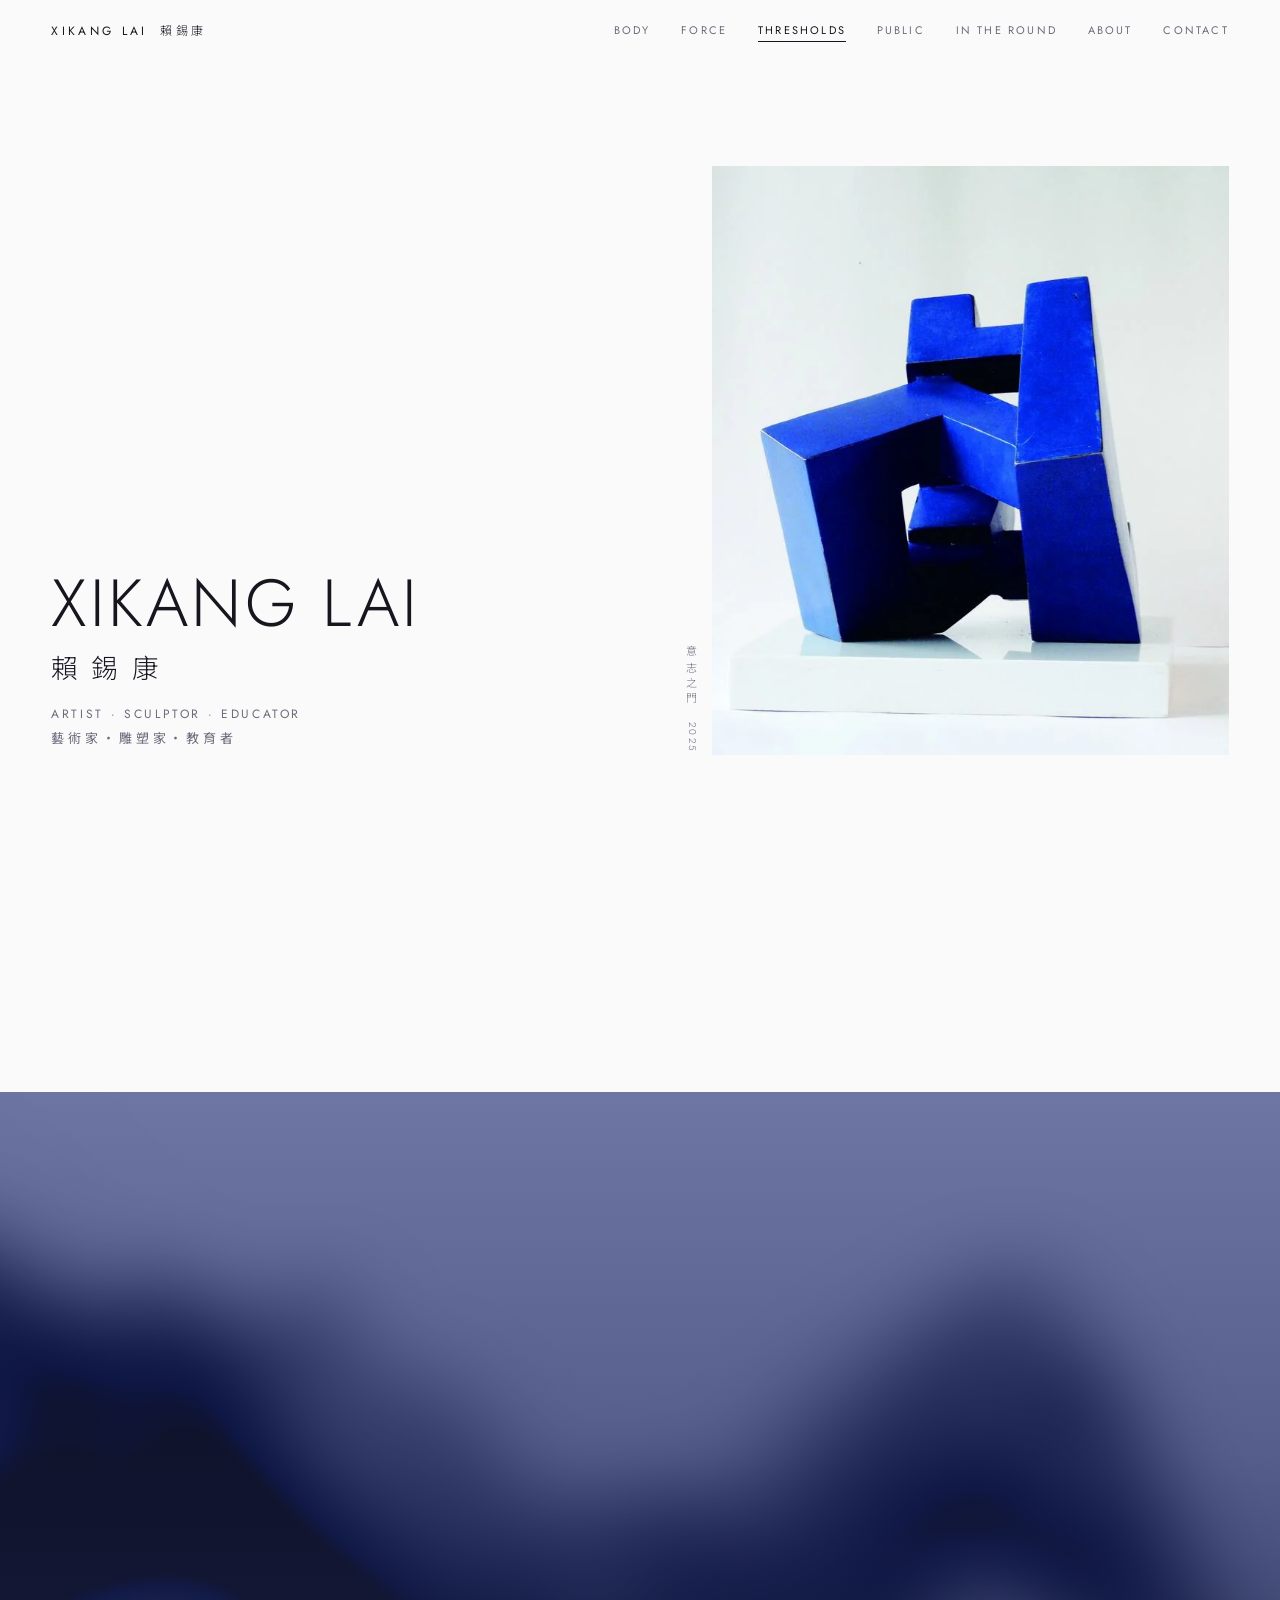
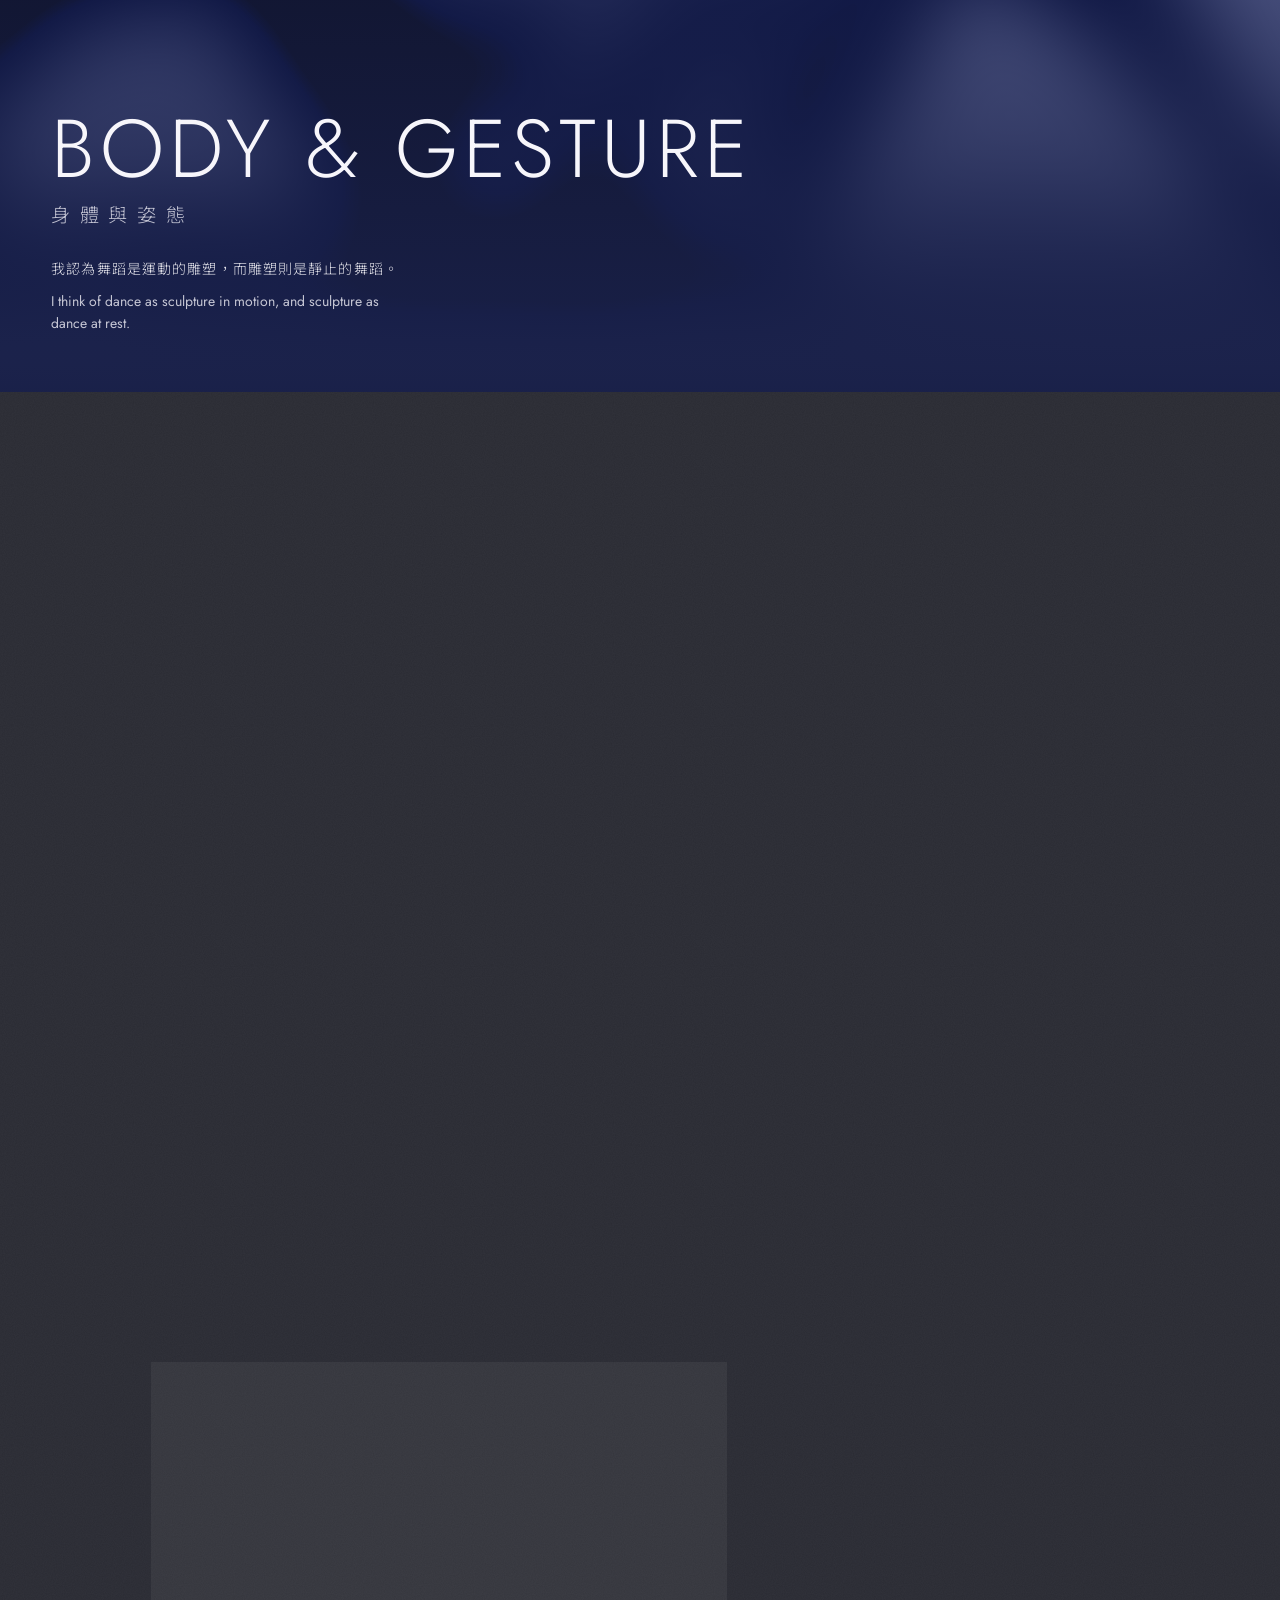
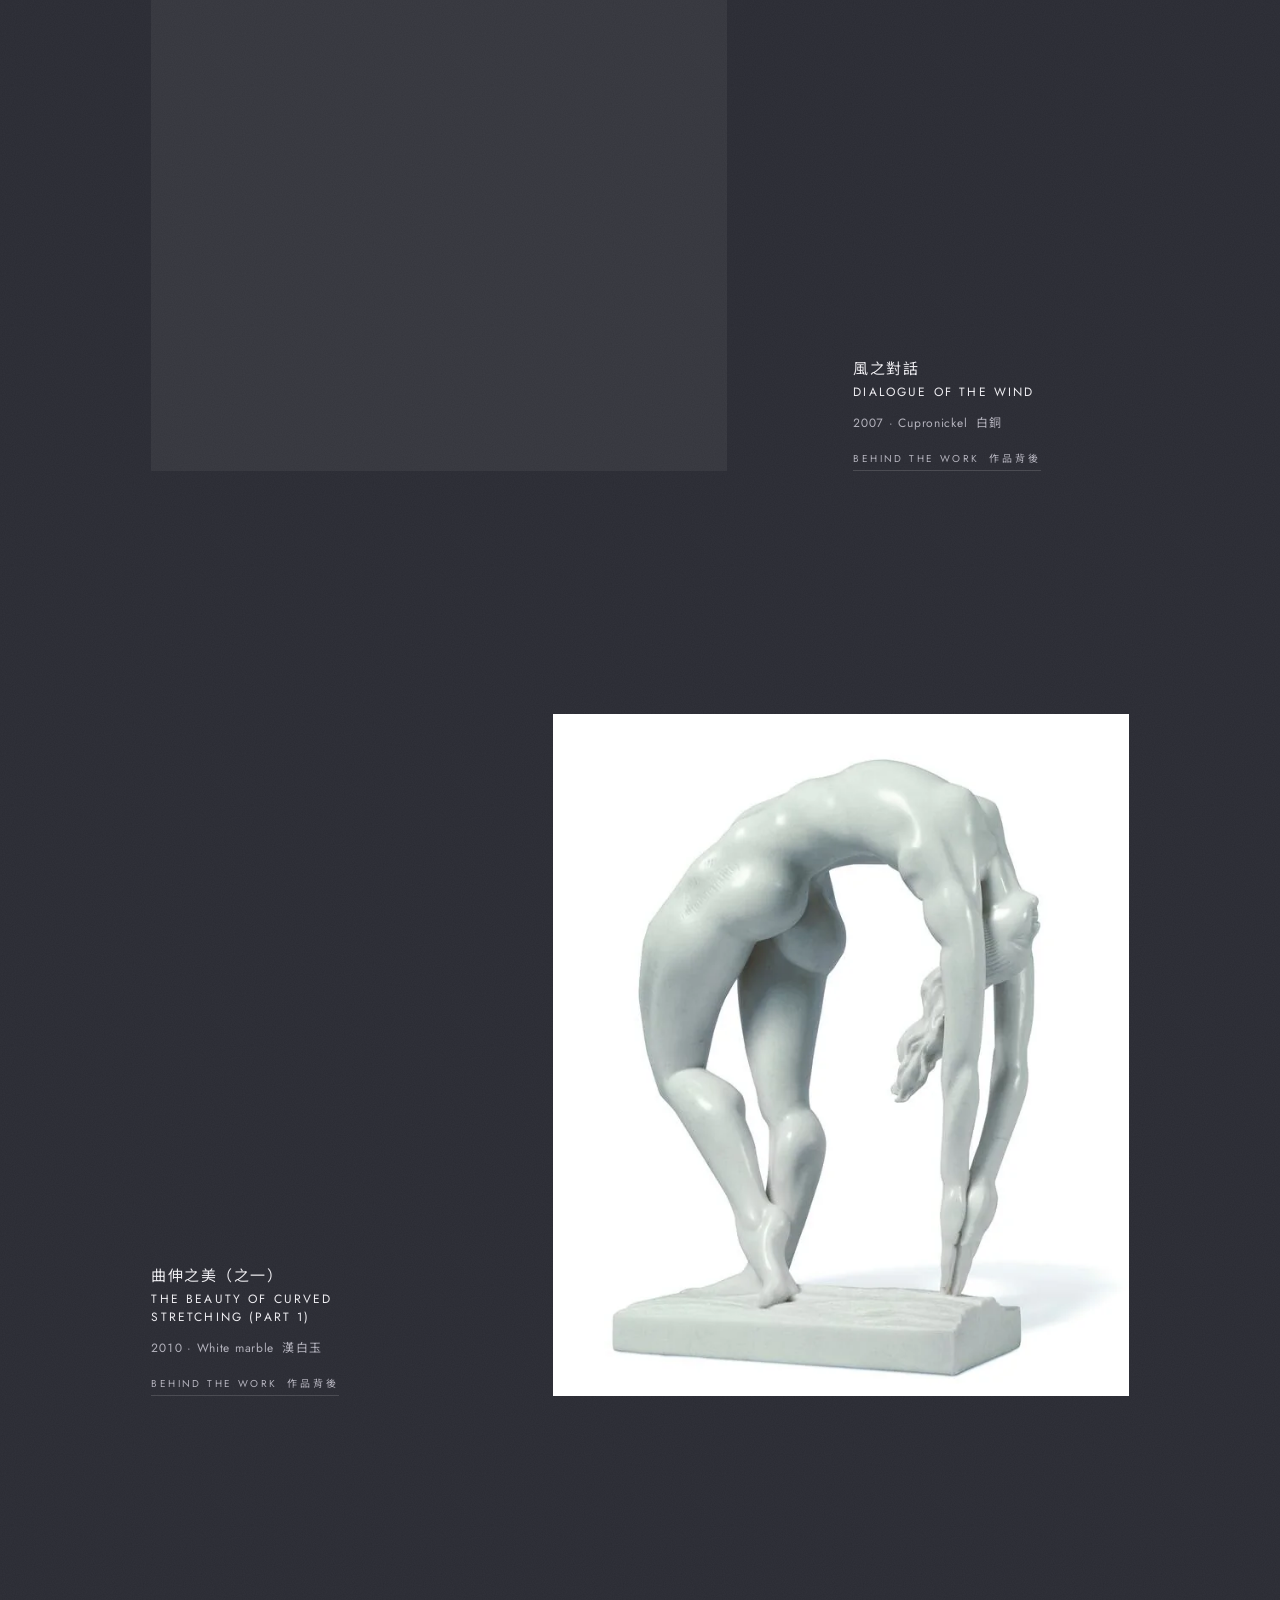
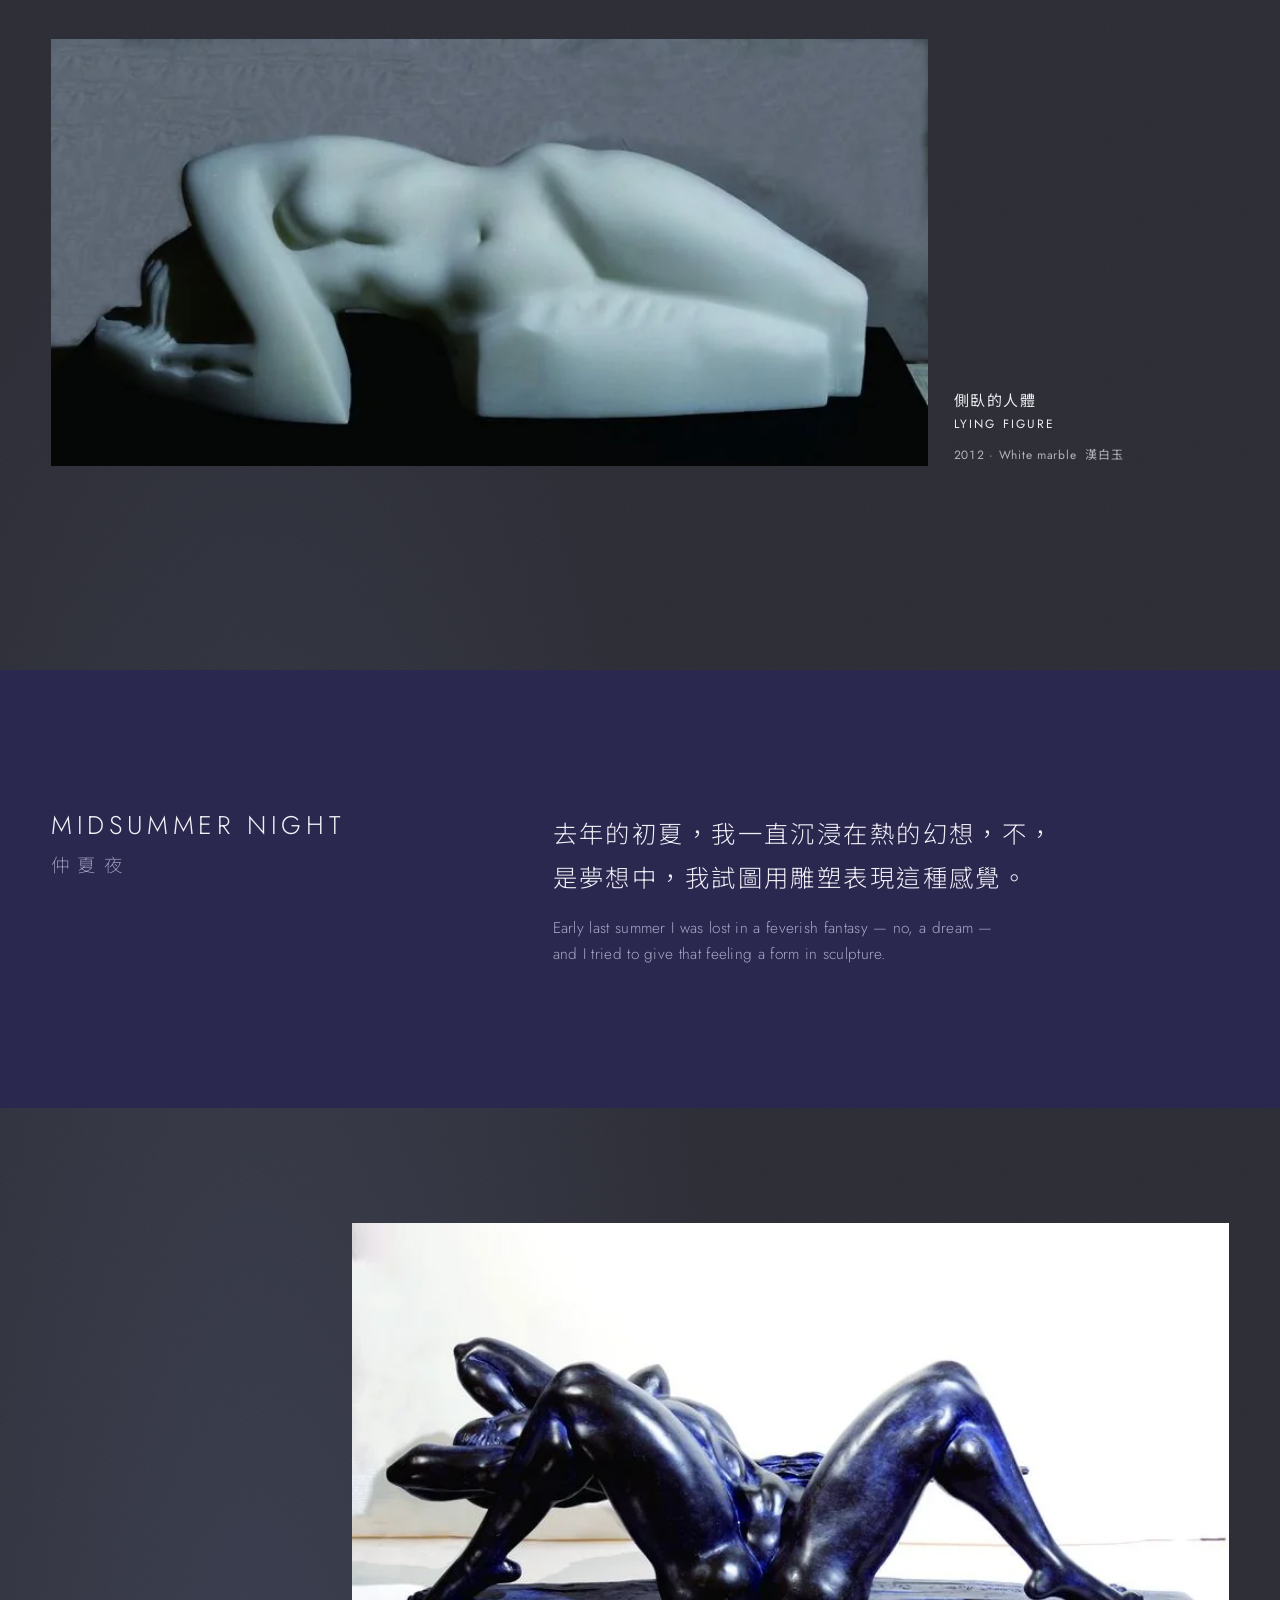
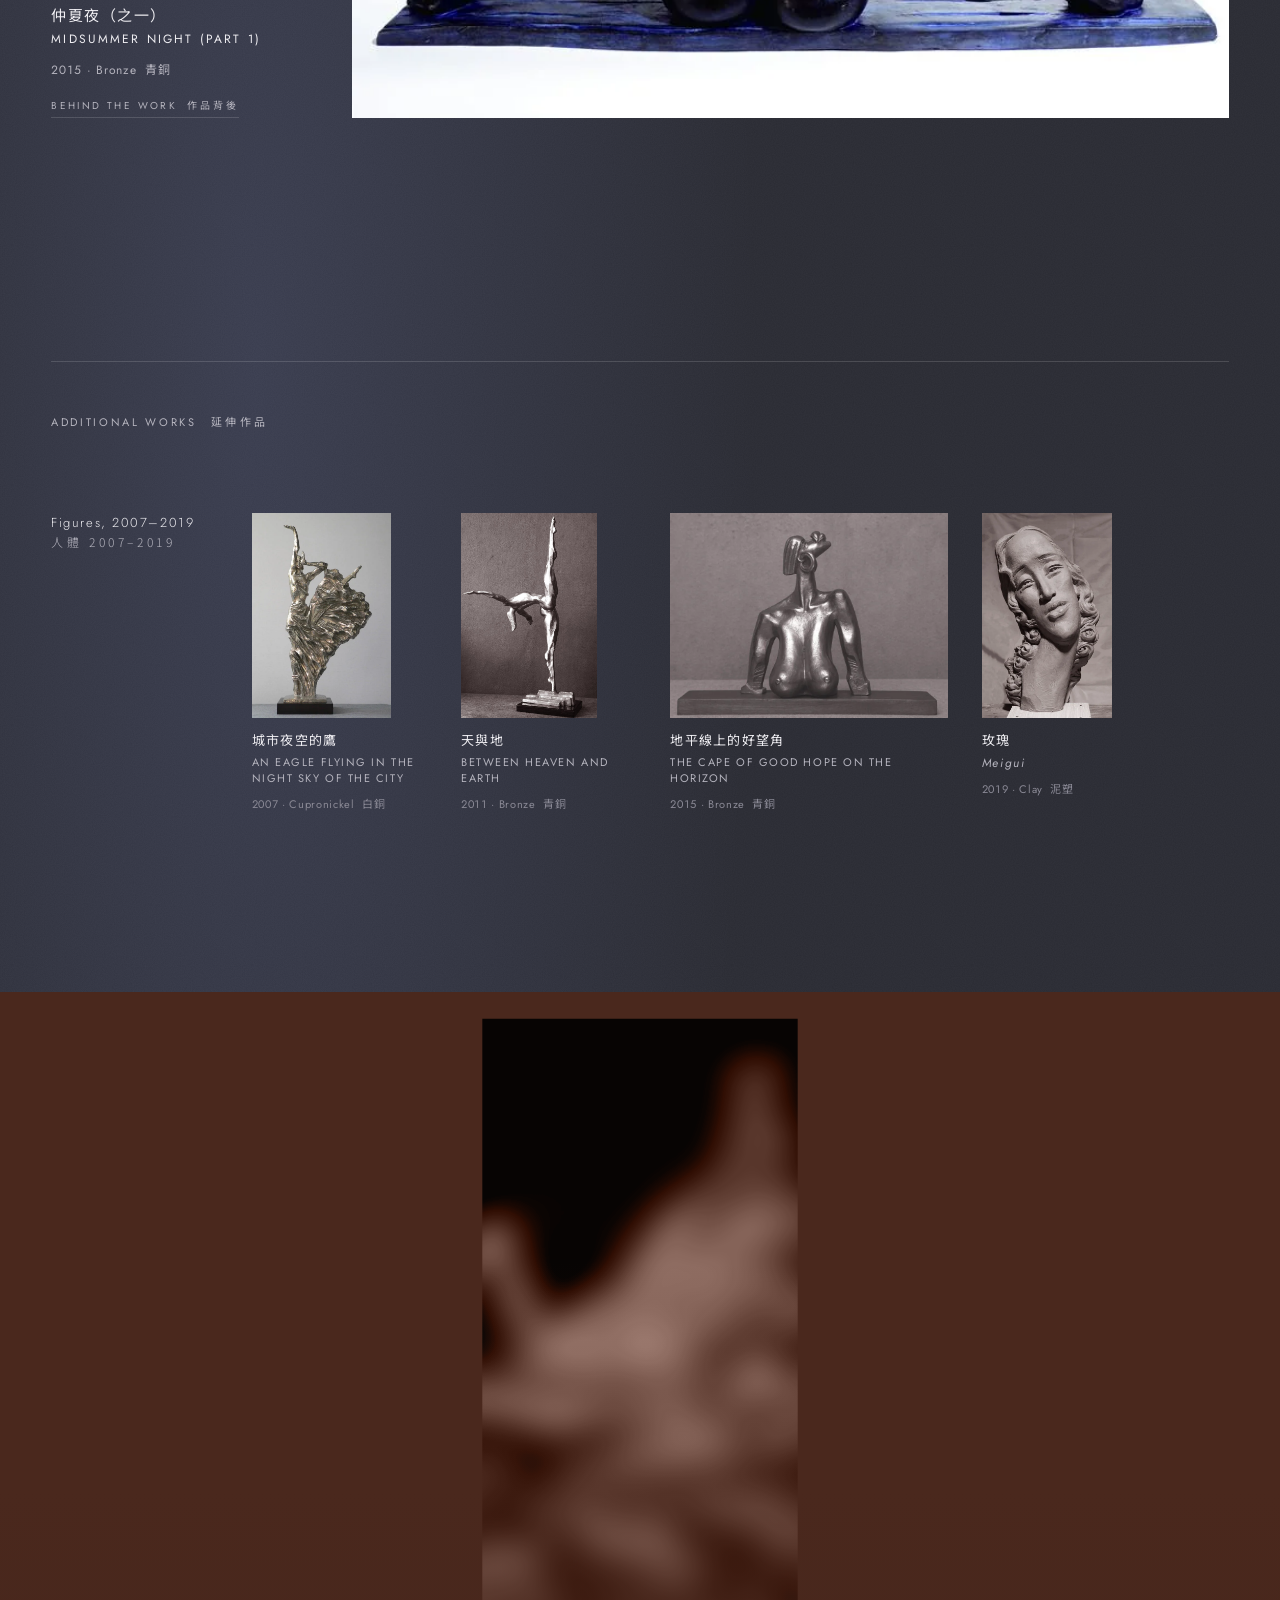
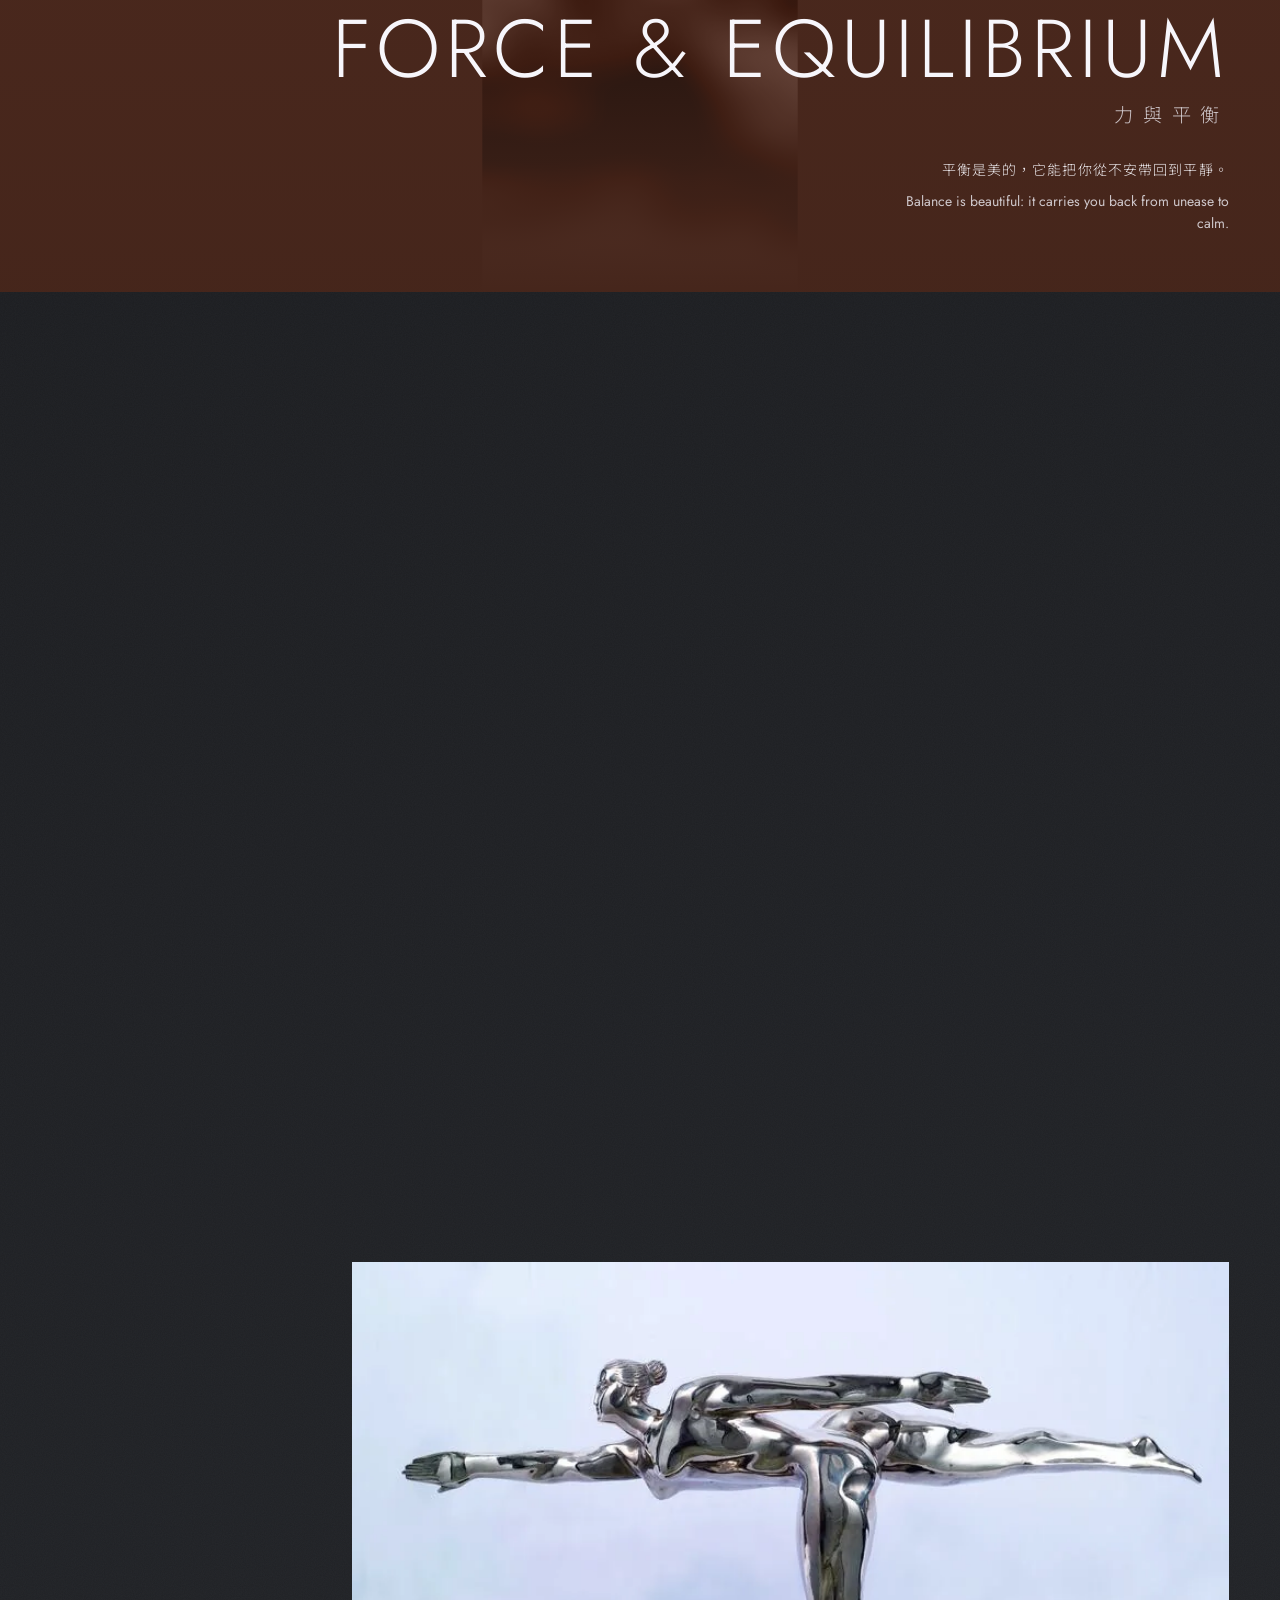
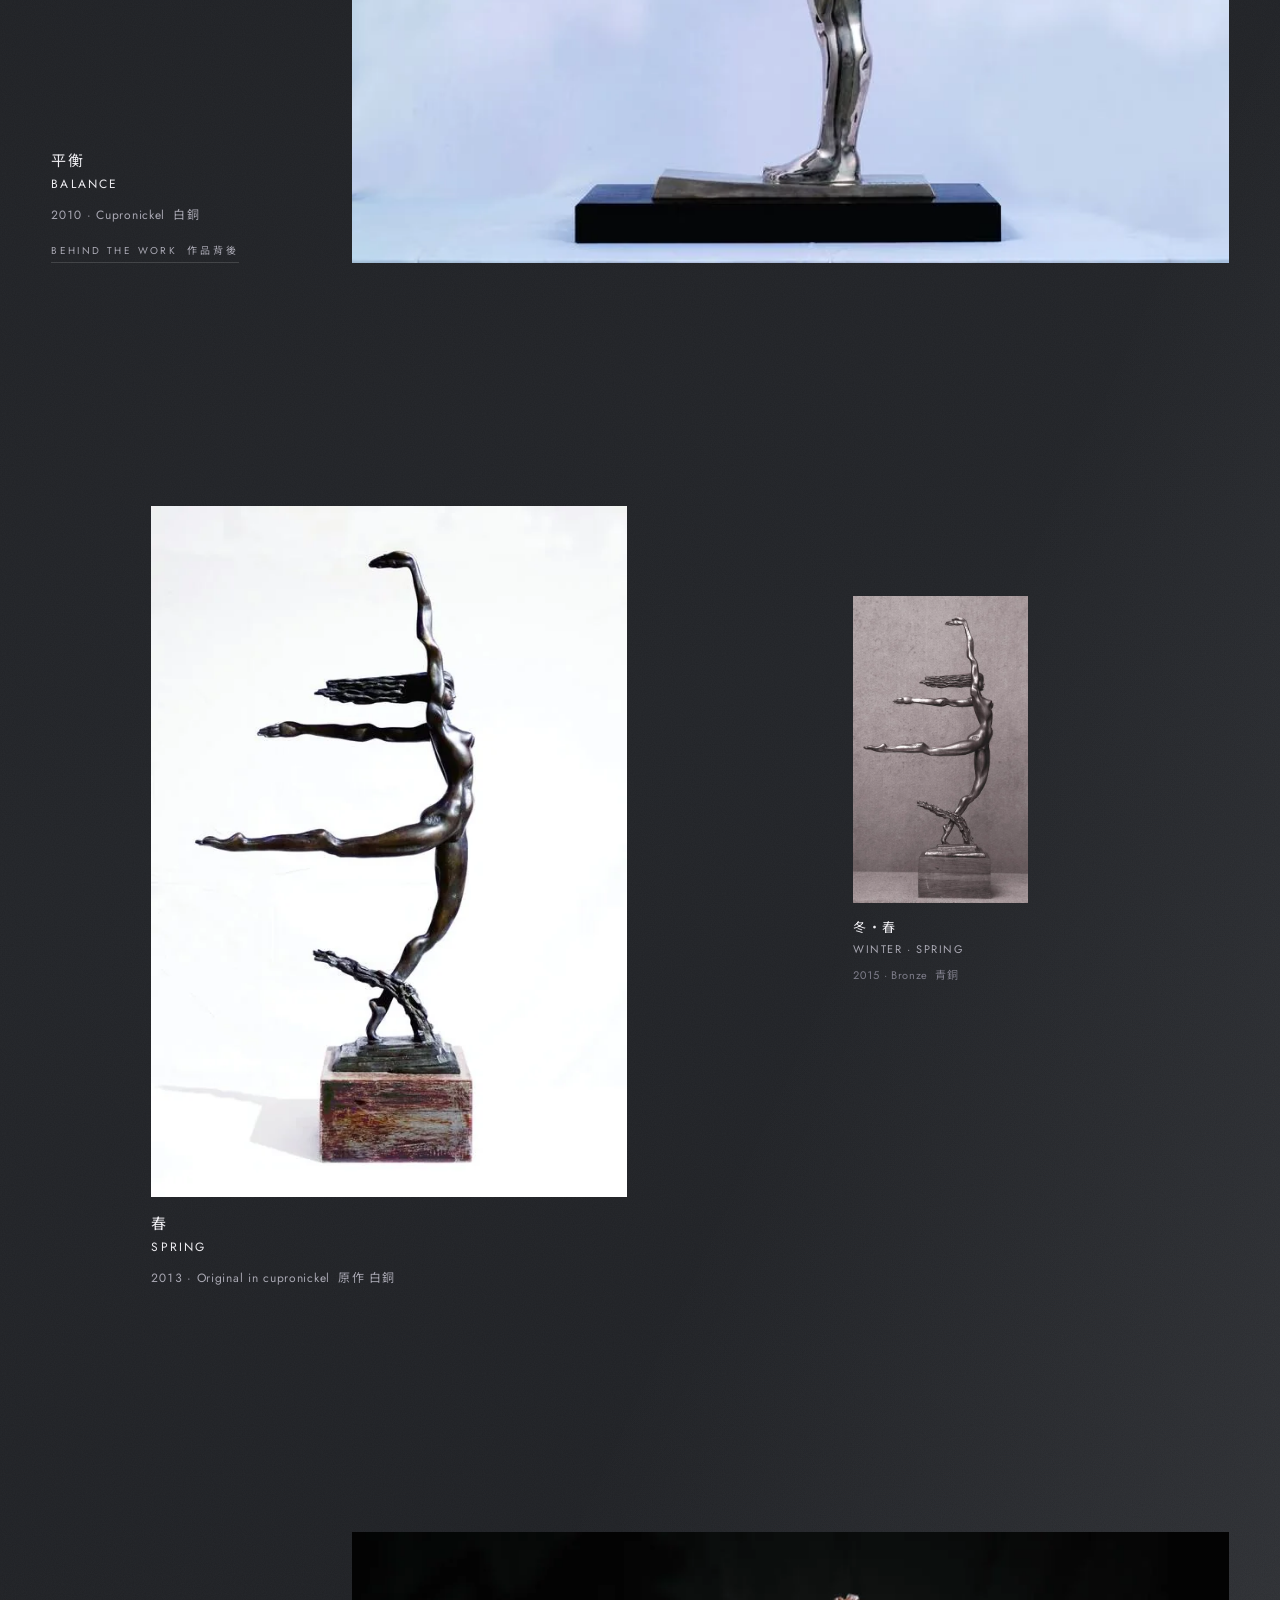
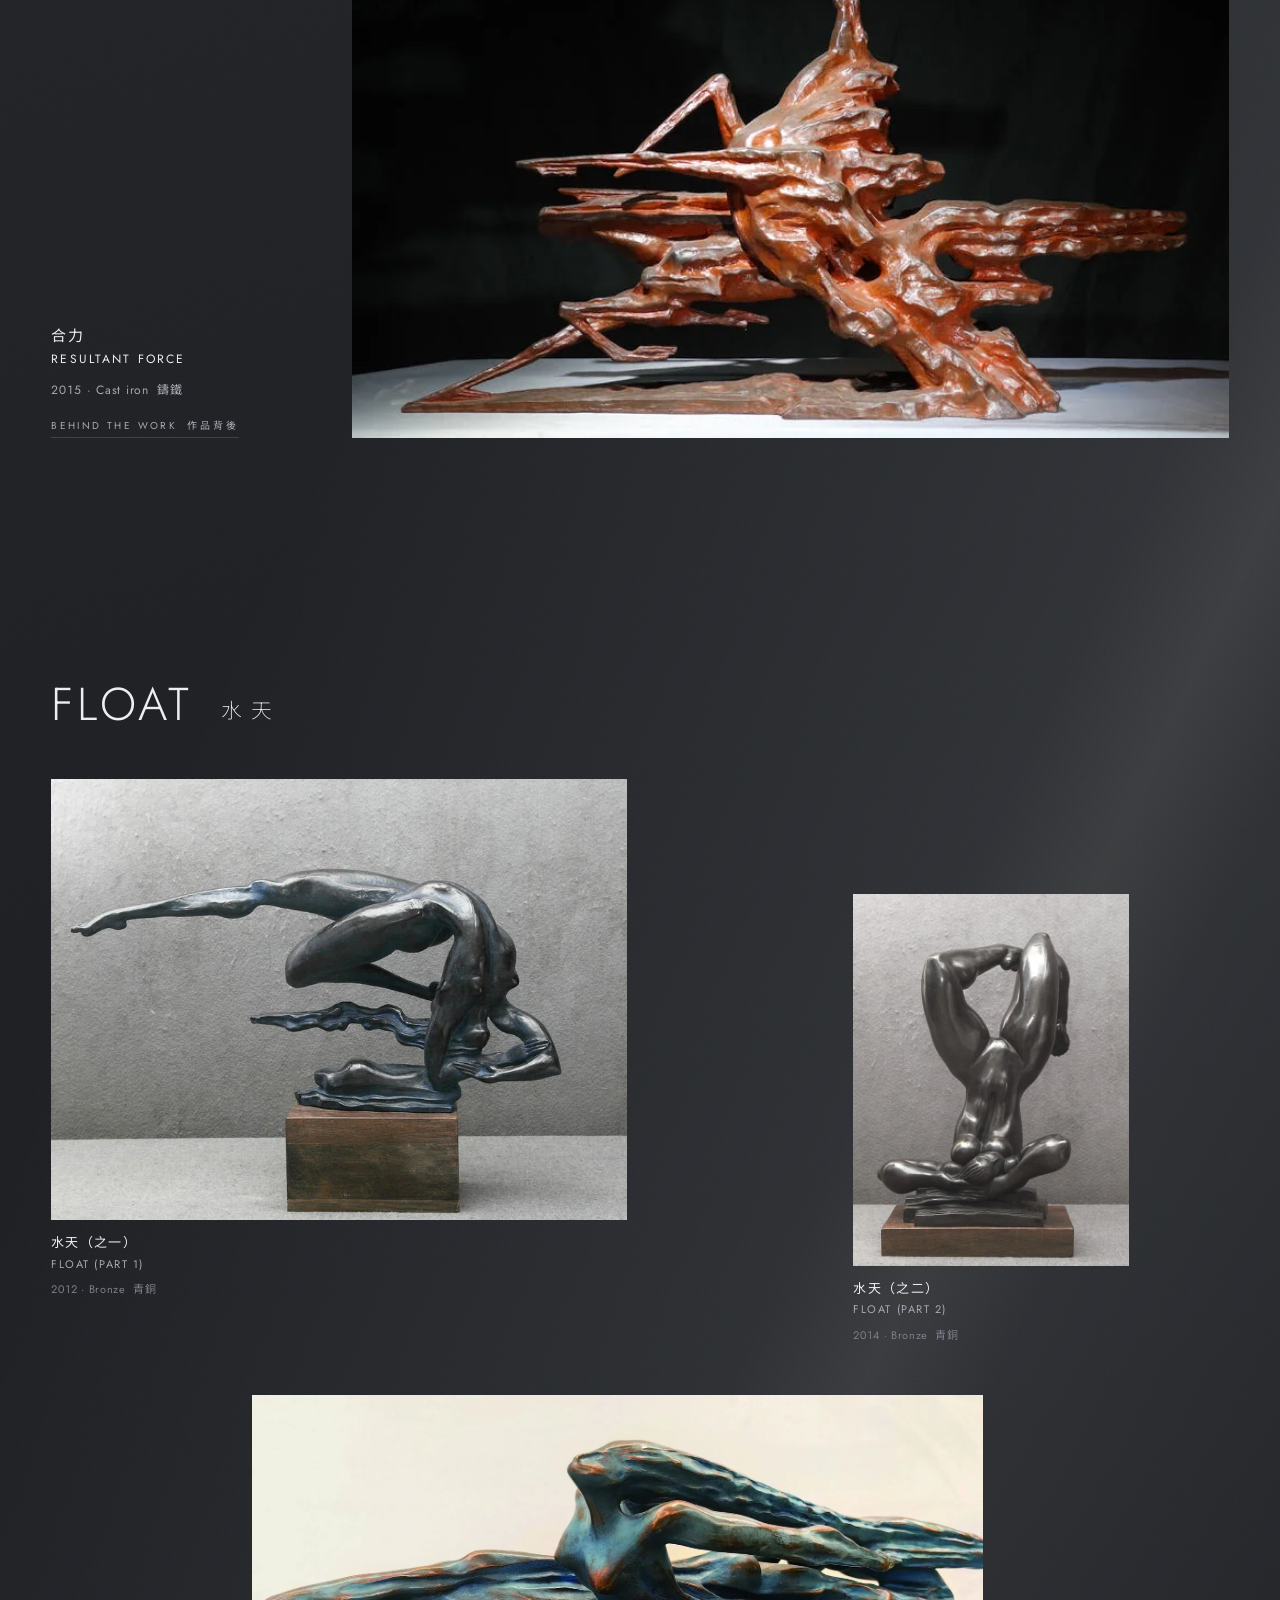
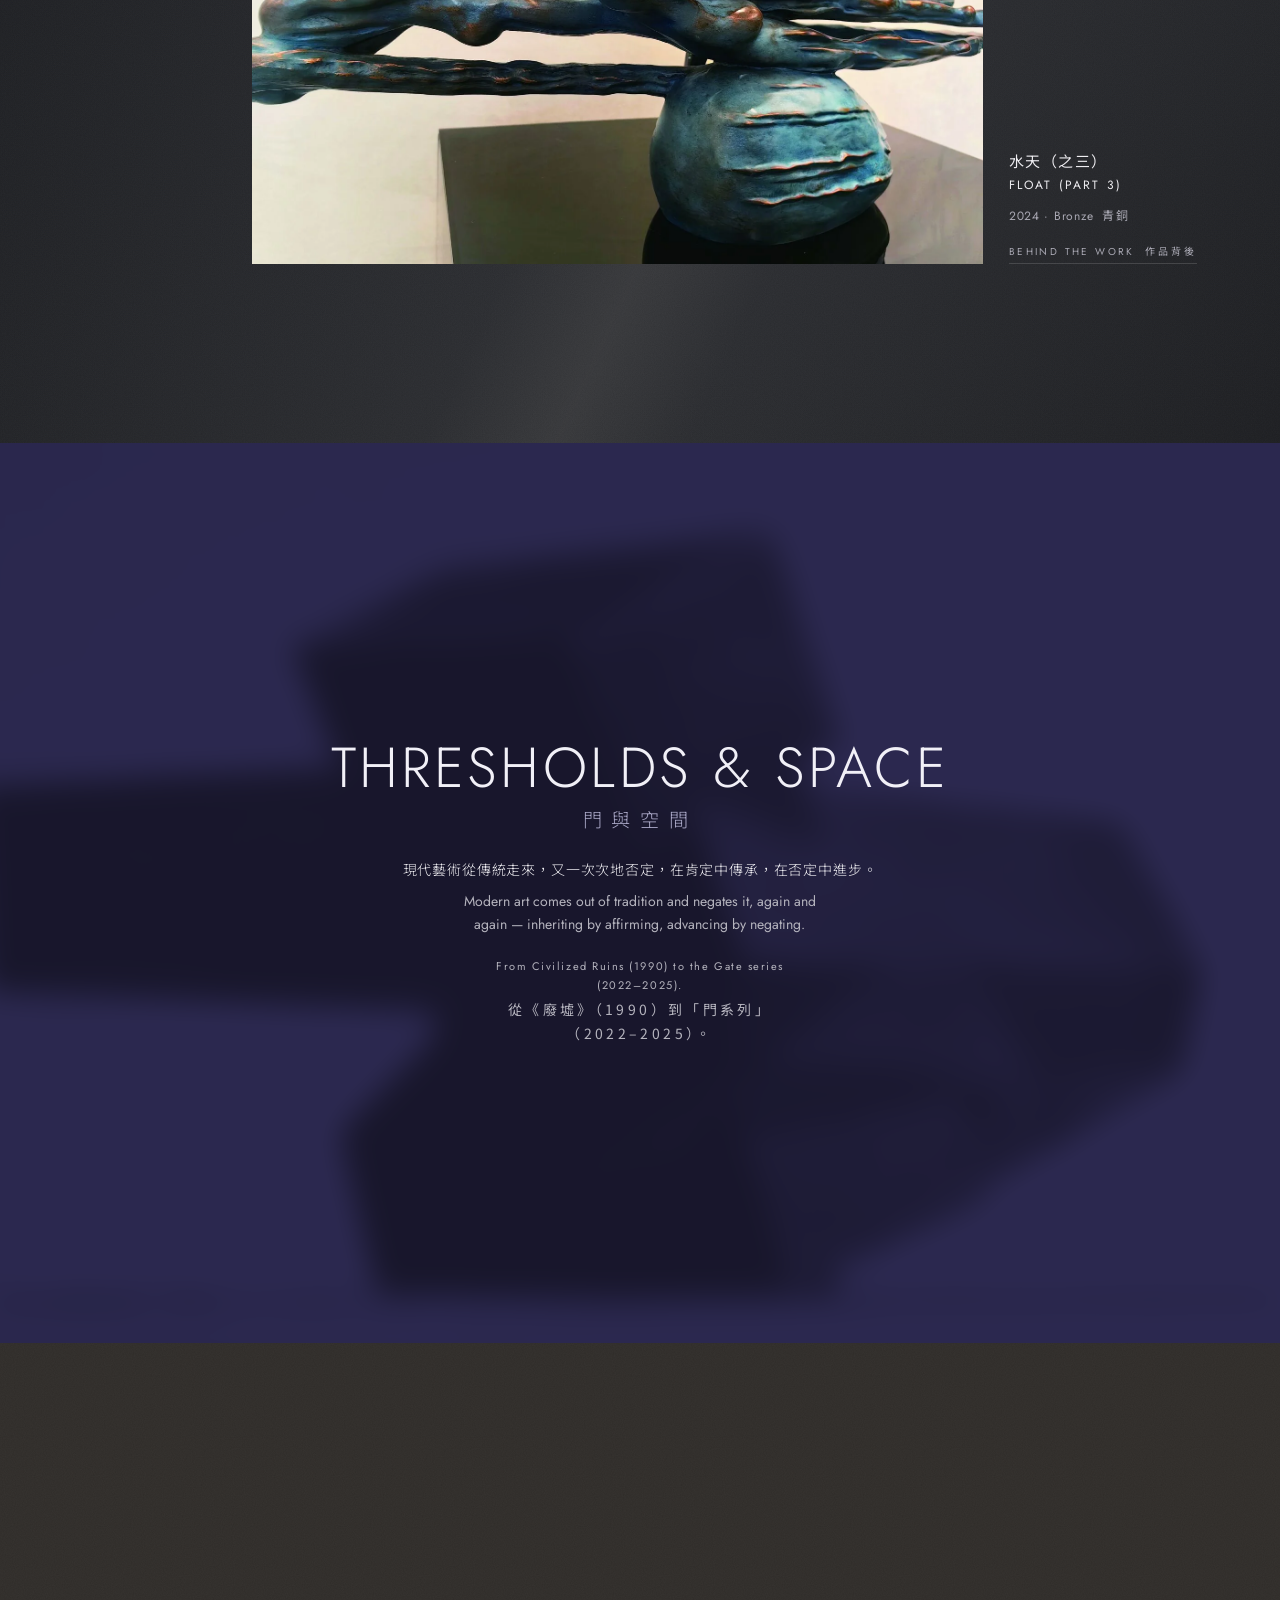
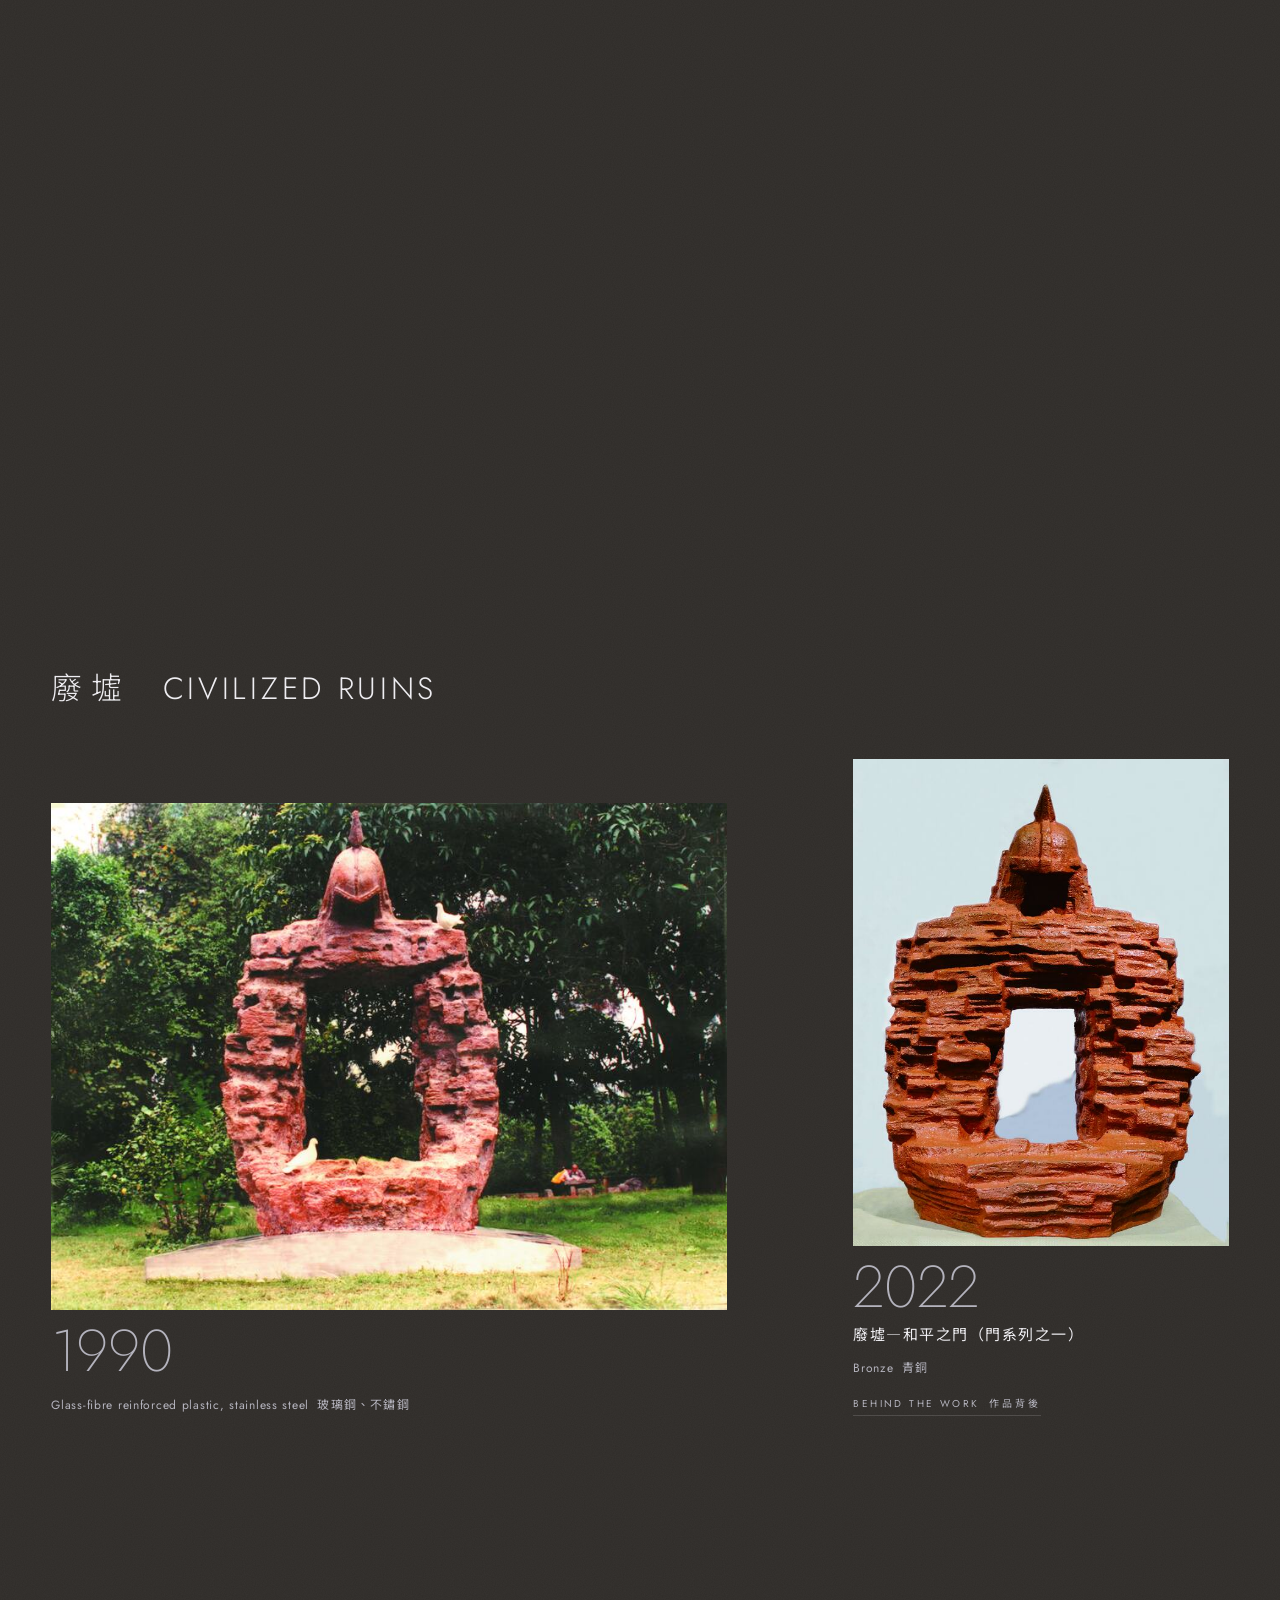
==== commit 0645858c: "Wording pass: quotes, interlude, stories, 3D line" ====
--- a/public/index.html
+++ b/public/index.html
@@ -748,7 +748,7 @@
   <div class="interlude-in">
     <p class="interlude-kicker">Midsummer Night <span lang="zh-Hant">仲夏夜</span></p>
     <figure class="interlude-q"><blockquote lang="zh-Hant">去年的初夏，我一直沉浸在熱的幻想，不，是夢想中，我試圖用雕塑表現這種感覺。</blockquote>
-    <p>Last early summer I was lost in a heated fantasy — no, a dream — and I tried to give that feeling form in sculpture.</p></figure>
+    <p>Early last summer I was lost in a feverish fantasy — no, a dream — and I tried to give that feeling a form in sculpture.</p></figure>
   </div>
 </aside>
 <div class="wrap works">
@@ -790,7 +790,7 @@
   <div class="band-stage"><div class="band">
     <div class="band-media"><img src="assets/img/resultant-force.webp" alt="" loading="lazy" decoding="async" style="object-position:50% 50%"></div>
     <span class="band-glow" aria-hidden="true"></span>
-    <div class="band-in"><div class="band-text"><h2 id="force-h"><span class="ch-en">Force &amp; Equilibrium</span><span class="ch-zh" lang="zh-Hant">力與平衡</span></h2><figure class="ch-intro ch-quote"><blockquote lang="zh-Hant">平衡是美的，它能把你從不安帶回到平靜。</blockquote><p class="tr">Balance is beautiful; it can bring you back from unease to calm.</p></figure></div></div>
+    <div class="band-in"><div class="band-text"><h2 id="force-h"><span class="ch-en">Force &amp; Equilibrium</span><span class="ch-zh" lang="zh-Hant">力與平衡</span></h2><figure class="ch-intro ch-quote"><blockquote lang="zh-Hant">平衡是美的，它能把你從不安帶回到平靜。</blockquote><p class="tr">Balance is beautiful: it carries you back from unease to calm.</p></figure></div></div>
   </div></div>
 </header>
 <div class="wrap works">
@@ -855,7 +855,7 @@
   <img class="th-shadow" src="assets/img/gate-of-chaos.webp" alt="" loading="lazy" decoding="async" style="object-position:50% 55%">
   <div class="ch-in">
     <h2 id="thresholds-h"><span class="ch-en">Thresholds &amp; Space</span><span class="ch-zh" lang="zh-Hant">門與空間</span></h2>
-    <figure class="ch-intro ch-quote"><blockquote lang="zh-Hant">現代藝術從傳統走來，又一次次地否定，在肯定中傳承，在否定中進步。</blockquote><p class="tr">Modern art comes out of tradition and negates it again and again — carried on through affirmation, moving forward through negation.</p><p class="ch-span">From Civilized Ruins (1990) to the Gate series (2022–2025).<span lang="zh-Hant">從《廢墟》（1990）到「門系列」（2022–2025）。</span></p></figure>
+    <figure class="ch-intro ch-quote"><blockquote lang="zh-Hant">現代藝術從傳統走來，又一次次地否定，在肯定中傳承，在否定中進步。</blockquote><p class="tr">Modern art comes out of tradition and negates it, again and again — inheriting by affirming, advancing by negating.</p><p class="ch-span">From Civilized Ruins (1990) to the Gate series (2022–2025).<span lang="zh-Hant">從《廢墟》（1990）到「門系列」（2022–2025）。</span></p></figure>
   </div>
 </header></div>
 <div class="wrap works">
@@ -960,7 +960,7 @@
   <a class="round-room" href="in-the-round.html">
     <span class="rr-stage" aria-hidden="true"><span class="rr-beam"></span><span class="rr-pool"></span></span>
     <span class="rr-title">In the Round<span lang="zh-Hant">雕塑・環視</span></span>
-    <span class="rr-note">Interactive 3D viewing — coming soon<span lang="zh-Hant">互動式 3D 觀賞・即將推出</span></span>
+    <span class="rr-note">Every work, all the way round — 3D viewing coming soon<span lang="zh-Hant">互動式 3D 觀賞・即將推出</span></span>
     <span class="rr-go" aria-hidden="true">Enter <span lang="zh-Hant">進入</span> →</span>
   </a>
 </aside>
@@ -1010,7 +1010,7 @@
             <p>“I inherit tradition, and within limits I overturn it. My work takes up figures and themes: from historical figures I try to draw out the spirit particular to each, and through the shaping of form to make a particular beauty. From literature I take nourishment, trying to turn ordinary things into something extraordinary and to build a bridge from appearance to the inner life — a poetic image. I hold to the beauty all people share and try to dig deeper for it, however disheartening what we see today may be. To begin from a traditional sense of beauty and give it modern value is extremely hard, but I am willing to try, hoping that through craft I can find, from more angles, what is able to move people. As the Polish poet <a class="ext" href="https://en.wikipedia.org/wiki/Adam_Zagajewski" target="_blank" rel="noopener">Adam Zagajewski</a> said: try to praise the mutilated world.”</p>
             <p lang="zh-Hant" class="zh-body">「我繼承傳統又有限度地顛覆傳統，作品涉及人物和主題等方面的創作。這些作品傾向於從歷史人物中提煉各自的精神特質，通過形的塑造創作出特定的美。另一方面，我從文學中吸取營養，試圖將普通的事物轉換成特別的東西，並架建起一座從表象通往內心的橋樑，即詩意的圖像。我崇尚人類共有的美，並試圖更深入地挖掘，即使是今天我們看到那樣的令人沮喪。當然，由傳統的審美作基礎去挖掘美使之具備現代審美價值是極其困難的，但我願意嘗試，期望通過技術手段從更多的角度發現並塑造足以感動人的方面。如波蘭詩人亞當・扎嘎耶夫斯基言：試著讚美這遭損毀的世界。」</p></div>
           <div><p class="who">Li Gongming, 2015<span lang="zh-Hant">李公明</span></p>
-            <p>“Lai’s studio sculpture speaks above all in a figurative, lyrical language; he is especially gifted at holding a graceful instant of the body still as an image to be contemplated. In his work, bending and stretching, leaning and balance, strength and softness, tension and release arise naturally in form and in meaning, setting one another off and flowing together. Representative works such as <i>The Beauty of Curved Stretching</i>, <i>Balance</i> and <i>Shi</i> show a reflective understanding of the body’s beauty and a mature command of space. His apt choice of materials and refined craft raise them further.”</p>
+            <p>“Lai’s studio sculpture speaks above all in a figurative, lyrical language; he is especially gifted at holding a graceful instant of the body still as an image to be contemplated. In his work, bending and stretching, leaning and balance, strength and softness, tension and release arise naturally in form and in meaning, setting one another off and flowing together. Representative works such as <i>The Beauty of Curved Stretching</i>, <i>Balance</i> and <i>Shi</i> show a reflective understanding of the body’s beauty and a mature command of space. His apt choice of materials and refined craft lift the works further still.”</p>
             <p lang="zh-Hant" class="zh-body">「賴錫康的架上雕塑作品以具象性與抒情性為其主要語言風格，尤其擅長把人體的優美體態的瞬間定格為特定的審美欣賞形象。在其作品中，人體的曲與伸、欹側與平衡、剛健與柔和、緊繃與舒鬆等形、意要素生發自然，對比映襯，融匯貫通。如《曲伸之美》、《平衡》、《釋》等代表性作品，表現了作者對人體審美的思辨性與成熟的空間造型能力。同時，作者對材質的恰當選擇和精湛的加工處理技巧也提升了作品的觀賞與收藏價值。」</p></div>
         </div>
       </details>
@@ -1081,7 +1081,7 @@
 </dialog>
 
 <script>
-const WORKS = [{"id": "dialogue-of-the-wind", "zh": "風之對話", "en": "Dialogue of the Wind", "pinyin": false, "zhonly": false, "year": "2007", "mat": ["Cupronickel", "白銅"], "size": "83 × 30 × 90 cm", "records": [["China Guardian Guangzhou Winter Auction, 2009", "中國嘉德2009廣州冬季拍賣會"]], "views": ["dialogue-of-the-wind", "dialogue-of-the-wind-b"], "ch": "Body & Gesture · 身體與姿態", "src": "2025 catalogue PDF, pp. 25–26", "story": {"en": "Dialogue of the Wind began as a magazine cover. In 2007 Lai and a colleague from the dancers' association planned a year of covers for Ballet, China's first periodical devoted to the form, each built around a sculpture; this one became \"dancing time and space\". Two dancers twist and stretch through each other — masculine force against feminine softness, flowing form against opened space. Lai wanted the fleeting instant without copying a photograph; his note recalls a line from the Chu Ci's \"Mountain Spirit\" and names Bernini and Maillol as the masters he had in mind. The archive records the first version in stainless steel.", "zh": "《風之對話》起於一組封面。2007年，賴錫康與舞協友人為中國第一本芭蕾專刊《芭蕾》設計全年封面，以雕塑為載體：精靈的起舞《金色的時代》、舞動的時空《風之對話》、排練場的艱辛《釋》、舞蹈人的驕傲《舞者》。作品塑造一對扭動伸展的舞者——雄性的強悍與雌性的柔美，流動的形體與解構的空間。他要抓住稍縱即逝的瞬間，卻刻意避免複製照片；創作筆記引《楚辭．山鬼》「表獨立兮山之上，雲容容兮而在下」，並自述向貝尼尼與馬約爾致敬。檔案記載原作為不鏽鋼。", "cur": false, "src": ["Archive (Conlin 2) 1/P8: artist's note, Oct 2009, and work record", "Bilingual work notes, Dialogue of the Wind (2014 file)", "2025 catalogue, pp. 25–26"], "open": [["The work record lists Ballet 2007, vol. 2; the artist's note speaks of the magazine's third issue.", "作品紀錄載《芭蕾》2007年第2期；創作筆記則稱為第三期封面。"], ["The colleague is named in the note only as 舞協小憬先生.", "筆記中僅稱合作者為「舞協小憬先生」。"]], "quote": {"zh": "雕塑家的價值在於表現出那瞬間美的神韻。", "en": "The sculptor's worth lies in conveying the spirit of that instant of beauty.", "kind": "tr", "by_en": "Xikang Lai, 2009", "by_zh": "賴錫康，2009"}}, "avail": true, "full": ["assets/img/dialogue-of-the-wind.webp", "assets/img/dialogue-of-the-wind-b.webp"], "thumbs": ["assets/img/thumb/dialogue-of-the-wind.webp", "assets/img/thumb/dialogue-of-the-wind-b.webp"]}, {"id": "curved-stretching", "zh": "曲伸之美（之一）", "en": "The Beauty of Curved Stretching (Part 1)", "pinyin": false, "zhonly": false, "year": "2010", "mat": ["White marble", "漢白玉"], "size": "66 × 41 × 21 cm", "records": [["China Guardian Guangzhou Winter Auction, 2010", "中國嘉德2010廣州冬季拍賣會"]], "views": ["curved-stretching"], "ch": "Body & Gesture · 身體與姿態", "src": "2025 catalogue PDF, pp. 27–28", "story": {"en": "A chance visit to a yoga practice gave Lai this figure. He was struck by how far a body could bend and still flow, and saw in the backbend an arch — an \"inverted arch\" that a bridge achieves only with difficulty and a person only beyond the limit. For him the pose held a paradox: stretched to the extreme, the body curves; curved to the extreme, it stretches. His note turns to the Daodejing — \"being and non-being give rise to each other\", \"what is bent becomes whole\" — as the inner law of things. Carved in white marble, the arch is at once structure and breath.", "zh": "一次偶然觀看瑜伽練習，賴錫康為人體的柔韌與舒展所折服。他在背弓的姿態裡看見一座拱橋——「倒拱」：橋造成這樣已屬不易，人做到這樣，卻是越過極限、又舒展到極點。曲與伸在此互為因果；他由此想到《道德經》「有無相生，難易相成」與「曲則全，枉則正」，視之為萬物的內在關係。漢白玉讓這道弧線同時是結構，也是呼吸。", "cur": false, "src": ["Archive (Conlin 2) 3/P26: artist's note, 29 Oct 2010", "Bilingual work notes, 曲伸之美 (2014 file)", "2025 catalogue, pp. 27–28"], "open": [["The archive's English title is Stretching to the Extreme; the site follows the catalogue.", "檔案英文題名為 Stretching to the Extreme；本站依畫冊題名。"]], "quote": {"zh": "這是伸極而曲，或是曲極而伸吧。", "en": "Stretched to the extreme, it curves — or curved to the extreme, it stretches.", "kind": "tr", "by_en": "Xikang Lai, 2010", "by_zh": "賴錫康，2010"}}, "avail": true, "full": ["assets/img/curved-stretching.webp"], "thumbs": ["assets/img/thumb/curved-stretching.webp"]}, {"id": "lying-figure", "zh": "側臥的人體", "en": "Lying Figure", "pinyin": false, "zhonly": false, "year": "2012", "mat": ["White marble", "漢白玉"], "size": null, "records": [["Huayi International Taozhen Auction, 2012", "華藝國際2012淘珍拍賣會"]], "views": ["lying-figure-b", "lying-figure"], "ch": "Body & Gesture · 身體與姿態", "src": "2025 catalogue PDF, pp. 29–30; Artist archive (Conlin 2): 5/P63", "story": null, "avail": true, "full": ["assets/img/lying-figure-b.webp", "assets/img/lying-figure.webp"], "thumbs": ["assets/img/thumb/lying-figure-b.webp", "assets/img/thumb/lying-figure.webp"]}, {"id": "midsummer-night", "zh": "仲夏夜（之一）", "en": "Midsummer Night (Part 1)", "pinyin": false, "zhonly": false, "year": "2015", "mat": ["Bronze", "青銅"], "size": "62 × 22 × 25 cm", "records": [], "views": ["midsummer-night"], "ch": "Body & Gesture · 身體與姿態", "src": "2025 catalogue PDF, p. 32", "story": {"en": "Midsummer Night grew out of a heatwave. Lai read of university students in one of China's \"furnace\" cities who, with no air-conditioning, carried their bedding onto the roof to sleep in the wind. The images brought two unrelated works to mind — Shakespeare's A Midsummer Night's Dream and the film Life Is Beautiful — and with them the thought that people meet misfortune with optimism rather than complaint. He deconstructed the figure into a pose no real body holds, \"a contradiction of compression and opening\", and anticipated that some would find it excessive. The Beijing writer Chen Yuan, its first viewer, saw not a delicate nude but a female body with strength within its charm.", "zh": "《仲夏夜》源於一個特別早、也特別熱的夏天。賴錫康讀到報道：「火爐」城市的大學生在沒有空調的夜裡捲起鋪蓋，跑到樓頂與風對話。他腦海中竟同時浮現莎士比亞的《仲夏夜》與電影《美麗人生》——命運總把人和事安排得陰差陽錯，正因如此才有了故事。他以解構的方式，把現實中不存在的動態構造成「擠壓與開發的矛盾體」，也坦言或有人覺得動態過了。北京作家陳援是此作的第一位讀者，他看到的不是纖柔婀娜的女人體，而是「嫵媚中也有力度的女性身軀」。", "cur": false, "src": ["Archive (Conlin 2) 3/P30: artist's note, 12 Nov 2015", "Chen Yuan, \"On reading Midsummer Night\", 28 Nov 2015 (same folder)", "2025 catalogue, pp. 31–32"], "open": [["The note, written in November 2015, places the heatwave in the previous early summer; the work is dated 2015.", "筆記寫於2015年11月，稱熱浪發生於「去年的初夏」；作品年份記為2015。"]], "quote": {"zh": "或許您會從我的這件雕塑中體味到去年仲夏的那個夜晚——人與自然的對話。", "en": "Perhaps in this sculpture you will taste that midsummer night of last year — a dialogue between people and nature.", "kind": "tr", "by_en": "Xikang Lai, 2015", "by_zh": "賴錫康，2015"}}, "avail": true, "full": ["assets/img/midsummer-night.webp"], "thumbs": ["assets/img/thumb/midsummer-night.webp"]}, {"id": "eagle-city-night", "zh": "城市夜空的鷹", "en": "An Eagle Flying in the Night Sky of the City", "pinyin": false, "zhonly": false, "year": "2007", "mat": ["Cupronickel", "白銅"], "size": null, "records": [], "views": ["eagle-city-night"], "ch": "Body & Gesture · 身體與姿態", "src": "Artist archive (Conlin 2): 2/P15 and bilingual work notes", "story": {"en": "Lai paired this figure with a short prose poem, dated April 2010. It looks down on a city at night: neon breaking like surf over a forest of steel and concrete, roads like a spider's web along which prosperity flows and then abruptly stops, joy and sorrow, noise and loneliness. In that sky a dancer moves — \"the lone eagle of the city's night\" — who wants to throw off the rising heat and recover a free spirit, and a free city. The cupronickel body, all upward reach, is the poem's single image.", "zh": "賴錫康為這件作品寫了一首短詩，署於2010年4月。詩從夜空俯瞰城市：霓虹燈璀璨的浪花翻滾在鋼筋混凝土的森林，蛛網一樣的道路任繁華與榮耀流淌，時而又戛然而止；有歡樂也有哀愁，有喧囂也有寂寞。夜空中一位舞者翩翩起舞——「這都市夜空裡孤獨的鷹」，要掙脫熱浪，找回自由的精神與自由的城市。白銅人體向上伸展，正是詩中唯一的意象。", "cur": false, "src": ["Bilingual work notes, 城市夜空的鷹 (2012/2014 files)"], "open": [], "quote": {"zh": "她要掙脫這熱浪找回那自由的精神，", "en": "She wants to break free of this heat and find again that free spirit,", "kind": "tr", "by_en": "Xikang Lai, 2010", "by_zh": "賴錫康，2010"}}, "avail": true, "full": ["assets/img/eagle-city-night.webp"], "thumbs": ["assets/img/thumb/eagle-city-night.webp"]}, {"id": "heaven-earth", "zh": "天與地", "en": "Between Heaven and Earth", "pinyin": false, "zhonly": false, "year": "2011", "mat": ["Bronze", "青銅"], "size": null, "records": [["Private collection", "私人收藏"]], "views": ["heaven-earth"], "ch": "Body & Gesture · 身體與姿態", "src": "Artist archive (Conlin 2): 1/P11 and bilingual work notes", "story": {"en": "Lai answered this figure with a poem of his own, dated 23 April 2011 and written in Chinese with his own English version. It moves between the two poles of the title: an eagle rising straight into the clouds, a drop of spring water throwing itself to the ground to feel the earth's broad heart. The speaker opens his arms to the world, stands upright between the vast sky and the boundless wilderness, and looks for an ideal country where happiness replaces hardship, fairness replaces injustice, and truth replaces absurdity. The dancer's long vertical line is drawn between those two poles.", "zh": "賴錫康以一首自作的詩回應這件作品，署於2011年4月23日，並附自譯英文。詩在題目的兩極之間往返：雄鷹直上雲天，在無邊的天際翱翔；甘泉撲向大地，感受泥土寬廣的胸懷。詩人敞開心扉、展開雙臂，挺立在遼闊的蒼穹與無邊的曠野，尋找理想的國度——用幸福代替苦難，用公正代替不平，用真理代替荒謬。舞者修長的垂直線，正拉在天與地之間。", "cur": false, "src": ["Archive (Conlin 2) 1/P12: poem, 23 Apr 2011", "Bilingual work notes, 天與地 (2014 file)"], "open": [], "quote": {"zh": "如果我是一隻雄鷹，我要直上雲天，在那無邊的天際翱翔。", "en": "If I was an eagle / I would fly / fly high up in the sky", "kind": "artist", "by_en": "Xikang Lai, 2011 (his own English)", "by_zh": "賴錫康，2011（自譯）"}}, "avail": true, "full": ["assets/img/heaven-earth.webp"], "thumbs": ["assets/img/thumb/heaven-earth.jpg"]}, {"id": "cape-good-hope", "zh": "地平線上的好望角", "en": "The Cape of Good Hope on the Horizon", "pinyin": false, "zhonly": false, "year": "2015", "mat": ["Bronze", "青銅"], "size": null, "records": [["Private collection", "私人收藏"]], "views": ["cape-good-hope", "cape-good-hope-b"], "ch": "Body & Gesture · 身體與姿態", "src": "Artist archive (Conlin 2): 2/P21", "story": null, "avail": true, "full": ["assets/img/cape-good-hope.webp", "assets/img/cape-good-hope-b.webp"], "thumbs": ["assets/img/thumb/cape-good-hope.webp", "assets/img/thumb/cape-good-hope-b.webp"]}, {"id": "rose", "zh": "玫瑰", "en": "Meigui", "pinyin": true, "zhonly": false, "year": "2019", "mat": ["Clay", "泥塑"], "size": "H 48 cm", "records": [], "views": ["rose"], "ch": "Body & Gesture · 身體與姿態", "src": "Artist archive (Conlin 2): 5/P58", "story": null, "avail": true, "full": ["assets/img/rose.webp"], "thumbs": ["assets/img/thumb/rose.webp"]}, {"id": "balance", "zh": "平衡", "en": "Balance", "pinyin": false, "zhonly": false, "year": "2010", "mat": ["Cupronickel", "白銅"], "size": null, "records": [["Excellence Award for Sculpture Design, 16th Asian Games, 2010", "第十六屆亞洲運動會雕塑設計優秀獎，2010"]], "views": ["balance"], "ch": "Force & Equilibrium · 力與平衡", "src": "2025 catalogue PDF, p. 34; artist CV", "story": {"en": "Lai's note on Balance begins with fear. Years ago, near a mountain summit, he and his friends had to recross a narrow stone bridge as storm clouds closed in; some hurried, some all but crawled, and halfway over he felt his heart leave his body and fall. Against that memory he set lighter ones — walking kerbs and parking rails with children who laughed at every wobble — and the slow control of yoga, in which he sensed a strength \"no less than Muhammad Ali's\". The cupronickel figure holds that tension at rest. The design received the Excellence Award for Sculpture Design for the 16th Asian Games (Guangzhou, 2010).", "zh": "賴錫康談《平衡》，先從恐懼說起。多年前他與友人登山，峰頂附近一座石板橋連結兩峰；風雲驟至，眾人站上橋頭便發暈，有人快步走過，有人幾乎是爬過去的。他只記得走到中間時，「心好像已經離開了身體掉到橋下去了」。與之相對的，是陪孩子走護欄、花基的樂趣，以及瑜伽在舒緩節奏中達到的平衡——他從中感到的力量「不亞於拳王阿里」。白銅人體把這份張力凝定為靜。此設計獲第十六屆亞洲運動會（2010，廣州）雕塑設計優秀獎。", "cur": false, "src": ["Archive (Conlin 2) 2/P14: artist's notes (draft and May 2012 version)", "Bilingual work notes, 平衡 (2014 file)", "2025 catalogue, p. 34; artist CV"], "open": [["The note names the mountain as 南岳恒山, which conflates two different peaks (Nanyue is Mount Heng 衡山); the site does not name it.", "筆記稱「南岳恒山」，南嶽應為衡山，與北嶽恒山相混，故本站不列山名。"]], "quote": {"zh": "只有平靜的內心才會生起智慧，並滋養出無懼和力量。", "en": "Only a calm mind gives rise to wisdom, and nourishes fearlessness and strength.", "kind": "tr", "by_en": "Xikang Lai, 2012", "by_zh": "賴錫康，2012"}}, "avail": true, "full": ["assets/img/balance.webp"], "thumbs": ["assets/img/thumb/balance.webp"]}, {"id": "spring", "zh": "春", "en": "Spring", "pinyin": false, "zhonly": false, "year": "2013", "mat": ["Original in cupronickel", "原作 白銅"], "size": "36 × 12 × 65 cm", "records": [["Huayi International Spring Auction, 2014", "華藝國際2014春季拍賣會"], ["Asia Sculpture Annual Exhibition, Guangzhou, 2013", "亞洲雕塑年度展覽，廣州，2013"]], "views": ["spring"], "ch": "Force & Equilibrium · 力與平衡", "src": "2025 catalogue PDF, pp. 19–20; artist CV", "story": null, "avail": true, "full": ["assets/img/spring.webp"], "thumbs": ["assets/img/thumb/spring.webp"]}, {"id": "winter-spring", "zh": "冬·春", "en": "Winter · Spring", "pinyin": false, "zhonly": false, "year": "2015", "mat": ["Bronze", "青銅"], "size": null, "records": [["Private collection", "私人收藏"]], "views": ["winter-spring"], "ch": "Force & Equilibrium · 力與平衡", "src": "Artist archive (Conlin 2): 2/P17", "story": {"en": "Filed with this work in the artist's archive is a single line from Shelley's \"Ode to the West Wind\": \"If Winter comes, can Spring be far behind?\" The title's two seasons, joined by a single dot, hold that turn from one to the other.", "zh": "藝術家檔案中與此作同存的，只有雪萊〈西風頌〉的一句詩：「If Winter comes, can Spring be far behind?」（冬天來了，春天還會遠嗎？）。題名中的兩個季節以一點相連，正是由此及彼的轉折。", "cur": false, "src": ["Archive (Conlin 2) 2/P18: 雪萊的詩：西風"], "open": [["The relationship of the line to the work is inferred from where it is filed.", "此句與作品的關係係依檔案歸檔位置推斷。"]], "quote": null}, "avail": true, "full": ["assets/img/winter-spring.webp"], "thumbs": ["assets/img/thumb/winter-spring.webp"]}, {"id": "resultant-force", "zh": "合力", "en": "Resultant Force", "pinyin": false, "zhonly": false, "year": "2015", "mat": ["Cast iron", "鑄鐵"], "size": null, "records": [["Huayi International Autumn Auction, 2017", "華藝國際2017秋季拍賣會"], ["Taichung Cross-Strait Sculpture Exhibition, 2018", "2018臺中兩岸雕塑展"], ["Taichung International Invitational Exhibition, 2025", "2025臺中國際邀請展"]], "views": ["resultant-force"], "ch": "Force & Equilibrium · 力與平衡", "src": "2025 catalogue PDF, pp. 17–18", "story": {"en": "Resultant Force is a low, horizontal surge of torn, wind-swept forms in cast iron, every edge driven the same way — a sum of forces rather than a single body. Its record spans a decade: sold at Huayi International's autumn auction in 2017, it was shown at the Taichung Cross-Strait Sculpture Exhibition in 2018 and again at the Taichung International Invitational in 2025. Filed with it in the artist's archive is a classical-style poem, \"Song of the Wild Horse\" by Gao Xuhong, written in Yanji in the winter of 1998; the archive does not say how the poem relates to the sculpture.", "zh": "《合力》以鑄鐵塑造一股低伏、橫向奔湧的力量：撕裂而迎風的形體，每一道邊緣都朝同一方向推進——是諸力之和，而非單一的身體。作品的紀錄跨越十年：2017年於華藝國際秋拍成交，2018年參加臺中兩岸雕塑展，2025年再度參加臺中國際邀請展。藝術家檔案中與之同存的，是高旭紅1998年冬作於吉林延吉的古體詩〈野馬歌〉；檔案未說明此詩與作品的關係。", "cur": true, "src": ["2025 catalogue, pp. 17–18", "Archive (Conlin 2) 2/P20: \"Song of the Wild Horse\" (Gao Xuhong, 1998)"], "open": [["No artist statement on Resultant Force has been found; the first sentence is a curatorial reading.", "檔案中未見藝術家對《合力》的自述；首句為策展解讀。"]], "quote": null}, "avail": true, "full": ["assets/img/resultant-force.webp"], "thumbs": ["assets/img/thumb/resultant-force.webp"]}, {"id": "float-1", "zh": "水天（之一）", "en": "Float (Part 1)", "pinyin": false, "zhonly": false, "year": "2012", "mat": ["Bronze", "青銅"], "size": "65 × 22 × 33 cm", "records": [["Taichung Cross-Strait Sculpture Exhibition, 2018", "2018臺中兩岸雕塑展"]], "views": ["float-1"], "ch": "Force & Equilibrium · 力與平衡", "src": "Artist archive (Conlin 2): 2/P22; artist CV (2019)", "story": {"en": "Float is the one series the 2025 catalogue introduces with an essay. The Beijing Evening News columnist Chen Yuan described the first Float as a woman's body head-down, folded back almost ninety degrees at the waist, her swept-back hair and one outstretched leg nearly parallel — limbs that show \"not softness, but the strength of the tendons\". He recalled the old saying that woman is like water, and a Mongolian song praising the father as the sky, and wondered whether Lai had fused the two. A decade later, Float (Part 3) draws the same horizontal line out to 95 centimetres, carried over a rounded, wave-lined base.", "zh": "「水天」是2025年畫冊中唯一附有專文的系列。《北京晚報》專欄作家陳援從北京寫道：第一件《水天》是一個頭部向下、腰以下幾近九十度後折的女性人體，後掠的長髮與向後平伸的腿幾成平行；修長的肢體表現的「不是婀娜柔潤，而是肌腱的力度」。他想起「女人如水」之說與蒙古族「父親如天」的頌歌，揣想錫康是否把兩層寓意融匯為一。十年後，《水天（之三）》把同一道水平線拉長至95公分，承托於一個刻有波紋的圓形基座之上。", "cur": false, "src": ["2025 catalogue, p. 23 (\"About Float\", Chen Yuan, bilingual)", "Archive (Conlin 2) 2/P23: 〈水天隨想〉", "2025 catalogue, pp. 21–22"], "open": [["The catalogue's English translation of the essay calls the work \"Water Sky\"; the exhibited English title is Float.", "畫冊英譯專文稱作品為 Water Sky，展覽英文題名則為 Float。"]], "quote": {"zh": "修長的肢體表現的不是婀娜柔潤，而是肌腱的力度。", "en": "The slender limbs express not softness and grace, but the strength of the tendons.", "kind": "tr", "by_en": "Chen Yuan", "by_zh": "陳援"}}, "avail": true, "full": ["assets/img/float-1.webp"], "thumbs": ["assets/img/thumb/float-1.webp"]}, {"id": "float-2", "zh": "水天（之二）", "en": "Float (Part 2)", "pinyin": false, "zhonly": false, "year": "2014", "mat": ["Bronze", "青銅"], "size": null, "records": [["Private collection", "私人收藏"]], "views": ["float-2"], "ch": "Force & Equilibrium · 力與平衡", "src": "Artist archive (Conlin 2): 2/P24; artist CV (2019)", "story": {"en": "Float is the one series the 2025 catalogue introduces with an essay. The Beijing Evening News columnist Chen Yuan described the first Float as a woman's body head-down, folded back almost ninety degrees at the waist, her swept-back hair and one outstretched leg nearly parallel — limbs that show \"not softness, but the strength of the tendons\". He recalled the old saying that woman is like water, and a Mongolian song praising the father as the sky, and wondered whether Lai had fused the two. A decade later, Float (Part 3) draws the same horizontal line out to 95 centimetres, carried over a rounded, wave-lined base.", "zh": "「水天」是2025年畫冊中唯一附有專文的系列。《北京晚報》專欄作家陳援從北京寫道：第一件《水天》是一個頭部向下、腰以下幾近九十度後折的女性人體，後掠的長髮與向後平伸的腿幾成平行；修長的肢體表現的「不是婀娜柔潤，而是肌腱的力度」。他想起「女人如水」之說與蒙古族「父親如天」的頌歌，揣想錫康是否把兩層寓意融匯為一。十年後，《水天（之三）》把同一道水平線拉長至95公分，承托於一個刻有波紋的圓形基座之上。", "cur": false, "src": ["2025 catalogue, p. 23 (\"About Float\", Chen Yuan, bilingual)", "Archive (Conlin 2) 2/P23: 〈水天隨想〉", "2025 catalogue, pp. 21–22"], "open": [["The catalogue's English translation of the essay calls the work \"Water Sky\"; the exhibited English title is Float.", "畫冊英譯專文稱作品為 Water Sky，展覽英文題名則為 Float。"]], "quote": {"zh": "修長的肢體表現的不是婀娜柔潤，而是肌腱的力度。", "en": "The slender limbs express not softness and grace, but the strength of the tendons.", "kind": "tr", "by_en": "Chen Yuan", "by_zh": "陳援"}}, "avail": true, "full": ["assets/img/float-2.webp"], "thumbs": ["assets/img/thumb/float-2.webp"]}, {"id": "float-part-3", "zh": "水天（之三）", "en": "Float (Part 3)", "pinyin": false, "zhonly": false, "year": "2024", "mat": ["Bronze", "青銅"], "size": "95 × 25 × 23 cm", "records": [["Private collection", "私人收藏"]], "views": ["float-part-3"], "ch": "Force & Equilibrium · 力與平衡", "src": "2025 catalogue PDF, p. 22", "story": {"en": "Float is the one series the 2025 catalogue introduces with an essay. The Beijing Evening News columnist Chen Yuan described the first Float as a woman's body head-down, folded back almost ninety degrees at the waist, her swept-back hair and one outstretched leg nearly parallel — limbs that show \"not softness, but the strength of the tendons\". He recalled the old saying that woman is like water, and a Mongolian song praising the father as the sky, and wondered whether Lai had fused the two. A decade later, Float (Part 3) draws the same horizontal line out to 95 centimetres, carried over a rounded, wave-lined base.", "zh": "「水天」是2025年畫冊中唯一附有專文的系列。《北京晚報》專欄作家陳援從北京寫道：第一件《水天》是一個頭部向下、腰以下幾近九十度後折的女性人體，後掠的長髮與向後平伸的腿幾成平行；修長的肢體表現的「不是婀娜柔潤，而是肌腱的力度」。他想起「女人如水」之說與蒙古族「父親如天」的頌歌，揣想錫康是否把兩層寓意融匯為一。十年後，《水天（之三）》把同一道水平線拉長至95公分，承托於一個刻有波紋的圓形基座之上。", "cur": false, "src": ["2025 catalogue, p. 23 (\"About Float\", Chen Yuan, bilingual)", "Archive (Conlin 2) 2/P23: 〈水天隨想〉", "2025 catalogue, pp. 21–22"], "open": [["The catalogue's English translation of the essay calls the work \"Water Sky\"; the exhibited English title is Float.", "畫冊英譯專文稱作品為 Water Sky，展覽英文題名則為 Float。"]], "quote": {"zh": "修長的肢體表現的不是婀娜柔潤，而是肌腱的力度。", "en": "The slender limbs express not softness and grace, but the strength of the tendons.", "kind": "tr", "by_en": "Chen Yuan", "by_zh": "陳援"}}, "avail": true, "full": ["assets/img/float-part-3.webp"], "thumbs": ["assets/img/thumb/float-part-3.webp"]}, {"id": "civilized-ruins-1990", "zh": "廢墟", "en": "Civilized Ruins", "pinyin": false, "zhonly": false, "year": "1990", "mat": ["Glass-fibre reinforced plastic, stainless steel", "玻璃鋼、不鏽鋼"], "size": null, "records": [["Guangzhou Academy of Fine Arts", "廣州美術學院"]], "views": ["civilized-ruins-1990"], "ch": "Thresholds & Space · 門與空間", "src": "Artist archive (Conlin 2): 1/P5 and work notes; 2025 catalogue PDF, p. 6", "story": {"en": "Civilized Ruins was Lai's graduation work at the Guangzhou Academy of Fine Arts in 1990: an arched, crumbling wall carrying the marks of civilisation — oracle-bone script, a line of Shakespeare — beneath a warrior's helmet, with pigeons standing on the ruin like sentries and a curved stainless-steel base sharpening the contrast. A review by Li Gongming in Guangdong Youth Daily (9 September 1992) read it as a work of \"contemplation and questioning\", and noted that the face beneath the helmet, present in the clay sketch, had been hollowed out on the advice of professionals — a change the reviewers regretted. In 2022 Lai returned to the form in bronze; the 2025 catalogue titles it Ruins — Gate of Peace, the first of the Gate series.", "zh": "《廢墟》是賴錫康1990年在廣州美術學院的畢業創作：一道拱形頹牆印滿文明進程的轍痕——甲骨文、莎士比亞的名句——上方是武士的頭盔，鴿子在廢墟上走動、佇立如哨兵，不鏽鋼弧形底座更使質感與時代的反差分明。1992年9月9日，李公明在《廣東青年報》的評論中稱之為「默思與追詢」，並指出泥稿中頭盔下原有一副默思的面容，定稿依專業人士建議把臉挖去——評者對此深感可惜。2022年，賴錫康以青銅重回此作；2025年畫冊題為《廢墟—和平之門》，列為「門系列之一」。", "cur": false, "src": ["Archive (Conlin 2): work notes 文明的廢墟 (2012/2014 files), reprinting the 1992 review", "2025 catalogue, pp. 4–6"], "open": [["The 1990 dimensions differ: 280 × 150 × 230 cm (catalogue, Chinese) and 250 × 320 cm (catalogue and archive, English).", "1990年版尺寸記載不一：280×150×230cm（畫冊中文）與250×320cm（畫冊及檔案英文）。"], ["The archive's Chinese title is 文明的廢墟; the catalogue uses 廢墟.", "檔案中文題名為《文明的廢墟》，畫冊作《廢墟》。"]], "quote": {"zh": "在文明的廢墟上反思歷史。", "en": "To reflect on history upon the ruins of civilisation.", "kind": "tr", "by_en": "Li Gongming, 1992", "by_zh": "李公明，1992"}}, "avail": false, "full": ["assets/img/civilized-ruins-1990.webp"], "thumbs": ["assets/img/thumb/civilized-ruins-1990.jpg"]}, {"id": "civilized-ruins", "zh": "廢墟—和平之門（門系列之一）", "en": "Civilized Ruins — The Gate of Peace (Gate Series I)", "pinyin": false, "zhonly": false, "year": "2022", "mat": ["Bronze", "青銅"], "size": "73 × 46 × 98 cm", "records": [["Private collection", "私人收藏"]], "views": ["civilized-ruins"], "ch": "Thresholds & Space · 門與空間", "src": "2025 catalogue PDF, pp. 5–6", "story": {"en": "Civilized Ruins was Lai's graduation work at the Guangzhou Academy of Fine Arts in 1990: an arched, crumbling wall carrying the marks of civilisation — oracle-bone script, a line of Shakespeare — beneath a warrior's helmet, with pigeons standing on the ruin like sentries and a curved stainless-steel base sharpening the contrast. A review by Li Gongming in Guangdong Youth Daily (9 September 1992) read it as a work of \"contemplation and questioning\", and noted that the face beneath the helmet, present in the clay sketch, had been hollowed out on the advice of professionals — a change the reviewers regretted. In 2022 Lai returned to the form in bronze; the 2025 catalogue titles it Ruins — Gate of Peace, the first of the Gate series.", "zh": "《廢墟》是賴錫康1990年在廣州美術學院的畢業創作：一道拱形頹牆印滿文明進程的轍痕——甲骨文、莎士比亞的名句——上方是武士的頭盔，鴿子在廢墟上走動、佇立如哨兵，不鏽鋼弧形底座更使質感與時代的反差分明。1992年9月9日，李公明在《廣東青年報》的評論中稱之為「默思與追詢」，並指出泥稿中頭盔下原有一副默思的面容，定稿依專業人士建議把臉挖去——評者對此深感可惜。2022年，賴錫康以青銅重回此作；2025年畫冊題為《廢墟—和平之門》，列為「門系列之一」。", "cur": false, "src": ["Archive (Conlin 2): work notes 文明的廢墟 (2012/2014 files), reprinting the 1992 review", "2025 catalogue, pp. 4–6"], "open": [["The 1990 dimensions differ: 280 × 150 × 230 cm (catalogue, Chinese) and 250 × 320 cm (catalogue and archive, English).", "1990年版尺寸記載不一：280×150×230cm（畫冊中文）與250×320cm（畫冊及檔案英文）。"], ["The archive's Chinese title is 文明的廢墟; the catalogue uses 廢墟.", "檔案中文題名為《文明的廢墟》，畫冊作《廢墟》。"]], "quote": {"zh": "在文明的廢墟上反思歷史。", "en": "To reflect on history upon the ruins of civilisation.", "kind": "tr", "by_en": "Li Gongming, 1992", "by_zh": "李公明，1992"}}, "avail": true, "full": ["assets/img/civilized-ruins.webp"], "thumbs": ["assets/img/thumb/civilized-ruins.jpg"]}, {"id": "gate-of-spirit", "zh": "意志之門（門系列之二）", "en": "The Gate of Spirit (Gate Series II)", "pinyin": false, "zhonly": false, "year": "2025", "mat": ["Stainless steel, carbon lacquer", "不鏽鋼 炭漆"], "size": "50 × 46 × 42 cm", "records": [], "views": ["gate-of-spirit-b", "gate-of-spirit"], "ch": "Thresholds & Space · 門與空間", "src": "2025 catalogue PDF, p. 8", "story": {"en": "The Gate series turns the arch of Civilized Ruins into geometry. Where the 1990 gate was a weathered wall beneath a helmet, the later gates are built from interlocking, hollowed blocks that tilt and shift against their bases, opening voids through their own mass. The 2025 catalogue numbers them as one sequence — Gate of Peace, Gate of Spirit, Gate of Awakening, Gate of Chaos — and sets the later gates beside the small bronze maquettes from which they grew, so the series reads as thinking in steps: a gate first held in the hand, then realised in steel. The titles move from a public hope to inner states; the forms move from ruin to construction.", "zh": "「門系列」把《廢墟》的拱門化為幾何。1990年的門是頭盔下一道風化的牆；其後的門則由相互咬合、中空的方塊構成，在底座上傾斜錯動，於自身體量中打開虛空。2025年畫冊把它們編為同一序列——和平之門、意志之門、覺醒之門、混沌之門——並把後來的門與其青銅小稿並置：一道門先握在手中，再以鋼材實現。題名由公共的祈願轉向內在的狀態；形式則由廢墟走向構築。", "cur": true, "src": ["2025 catalogue, pp. 4–16 (series titles, numbering, maquettes, materials)"], "open": [["No artist statement on the Gate series has been found; this text is a curatorial reading of the catalogue.", "檔案中未見藝術家對「門系列」的自述；本文為依據畫冊的策展解讀。"], ["For Gates 3 and 4 the catalogue gives 鋼板 (steel plate) in Chinese and \"armor plate\" in English.", "之三、之四的材質，畫冊中文作「鋼板」，英文作 armor plate。"]], "quote": null}, "avail": true, "full": ["assets/img/gate-of-spirit-b.webp", "assets/img/gate-of-spirit.webp"], "thumbs": ["assets/img/thumb/gate-of-spirit-b.webp", "assets/img/thumb/gate-of-spirit.webp"]}, {"id": "gate-of-awakening-draft", "zh": "覺醒之門（門系列之三手稿）", "en": "The Gate of Awakening (Gate Series III, Draft)", "pinyin": false, "zhonly": false, "year": "2024", "mat": ["Bronze", "青銅"], "size": "15 × 18 × 22 cm", "records": [["Private collection", "私人收藏"]], "views": ["gate-of-awakening-draft", "gate-of-awakening-draft-b"], "ch": "Thresholds & Space · 門與空間", "src": "2025 catalogue PDF, p. 16", "story": {"en": "The Gate series turns the arch of Civilized Ruins into geometry. Where the 1990 gate was a weathered wall beneath a helmet, the later gates are built from interlocking, hollowed blocks that tilt and shift against their bases, opening voids through their own mass. The 2025 catalogue numbers them as one sequence — Gate of Peace, Gate of Spirit, Gate of Awakening, Gate of Chaos — and sets the later gates beside the small bronze maquettes from which they grew, so the series reads as thinking in steps: a gate first held in the hand, then realised in steel. The titles move from a public hope to inner states; the forms move from ruin to construction.", "zh": "「門系列」把《廢墟》的拱門化為幾何。1990年的門是頭盔下一道風化的牆；其後的門則由相互咬合、中空的方塊構成，在底座上傾斜錯動，於自身體量中打開虛空。2025年畫冊把它們編為同一序列——和平之門、意志之門、覺醒之門、混沌之門——並把後來的門與其青銅小稿並置：一道門先握在手中，再以鋼材實現。題名由公共的祈願轉向內在的狀態；形式則由廢墟走向構築。", "cur": true, "src": ["2025 catalogue, pp. 4–16 (series titles, numbering, maquettes, materials)"], "open": [["No artist statement on the Gate series has been found; this text is a curatorial reading of the catalogue.", "檔案中未見藝術家對「門系列」的自述；本文為依據畫冊的策展解讀。"], ["For Gates 3 and 4 the catalogue gives 鋼板 (steel plate) in Chinese and \"armor plate\" in English.", "之三、之四的材質，畫冊中文作「鋼板」，英文作 armor plate。"]], "quote": null}, "avail": true, "full": ["assets/img/gate-of-awakening-draft.webp", "assets/img/gate-of-awakening-draft-b.webp"], "thumbs": ["assets/img/thumb/gate-of-awakening-draft.webp", "assets/img/thumb/gate-of-awakening-draft-b.webp"]}, {"id": "gate-of-awakening", "zh": "覺醒之門（門系列之三）", "en": "The Gate of Awakening (Gate Series III)", "pinyin": false, "zhonly": false, "year": "2025", "mat": ["Steel plate", "鋼板"], "size": "48 × 41 × 60 cm", "records": [], "views": ["gate-of-awakening"], "ch": "Thresholds & Space · 門與空間", "src": "2025 catalogue PDF, p. 9", "story": {"en": "The Gate series turns the arch of Civilized Ruins into geometry. Where the 1990 gate was a weathered wall beneath a helmet, the later gates are built from interlocking, hollowed blocks that tilt and shift against their bases, opening voids through their own mass. The 2025 catalogue numbers them as one sequence — Gate of Peace, Gate of Spirit, Gate of Awakening, Gate of Chaos — and sets the later gates beside the small bronze maquettes from which they grew, so the series reads as thinking in steps: a gate first held in the hand, then realised in steel. The titles move from a public hope to inner states; the forms move from ruin to construction.", "zh": "「門系列」把《廢墟》的拱門化為幾何。1990年的門是頭盔下一道風化的牆；其後的門則由相互咬合、中空的方塊構成，在底座上傾斜錯動，於自身體量中打開虛空。2025年畫冊把它們編為同一序列——和平之門、意志之門、覺醒之門、混沌之門——並把後來的門與其青銅小稿並置：一道門先握在手中，再以鋼材實現。題名由公共的祈願轉向內在的狀態；形式則由廢墟走向構築。", "cur": true, "src": ["2025 catalogue, pp. 4–16 (series titles, numbering, maquettes, materials)"], "open": [["No artist statement on the Gate series has been found; this text is a curatorial reading of the catalogue.", "檔案中未見藝術家對「門系列」的自述；本文為依據畫冊的策展解讀。"], ["For Gates 3 and 4 the catalogue gives 鋼板 (steel plate) in Chinese and \"armor plate\" in English.", "之三、之四的材質，畫冊中文作「鋼板」，英文作 armor plate。"]], "quote": null}, "avail": true, "full": ["assets/img/gate-of-awakening.webp"], "thumbs": ["assets/img/thumb/gate-of-awakening.webp"]}, {"id": "gate-of-chaos", "zh": "混沌之門（門系列之四）", "en": "The Gate of Chaos (Gate Series IV)", "pinyin": false, "zhonly": false, "year": "2025", "mat": ["Steel plate", "鋼板"], "size": "48 × 41 × 60 cm", "records": [], "views": ["gate-of-chaos"], "ch": "Thresholds & Space · 門與空間", "src": "2025 catalogue PDF, p. 14", "story": {"en": "The Gate series turns the arch of Civilized Ruins into geometry. Where the 1990 gate was a weathered wall beneath a helmet, the later gates are built from interlocking, hollowed blocks that tilt and shift against their bases, opening voids through their own mass. The 2025 catalogue numbers them as one sequence — Gate of Peace, Gate of Spirit, Gate of Awakening, Gate of Chaos — and sets the later gates beside the small bronze maquettes from which they grew, so the series reads as thinking in steps: a gate first held in the hand, then realised in steel. The titles move from a public hope to inner states; the forms move from ruin to construction.", "zh": "「門系列」把《廢墟》的拱門化為幾何。1990年的門是頭盔下一道風化的牆；其後的門則由相互咬合、中空的方塊構成，在底座上傾斜錯動，於自身體量中打開虛空。2025年畫冊把它們編為同一序列——和平之門、意志之門、覺醒之門、混沌之門——並把後來的門與其青銅小稿並置：一道門先握在手中，再以鋼材實現。題名由公共的祈願轉向內在的狀態；形式則由廢墟走向構築。", "cur": true, "src": ["2025 catalogue, pp. 4–16 (series titles, numbering, maquettes, materials)"], "open": [["No artist statement on the Gate series has been found; this text is a curatorial reading of the catalogue.", "檔案中未見藝術家對「門系列」的自述；本文為依據畫冊的策展解讀。"], ["For Gates 3 and 4 the catalogue gives 鋼板 (steel plate) in Chinese and \"armor plate\" in English.", "之三、之四的材質，畫冊中文作「鋼板」，英文作 armor plate。"]], "quote": null}, "avail": true, "full": ["assets/img/gate-of-chaos.webp"], "thumbs": ["assets/img/thumb/gate-of-chaos.webp"]}, {"id": "lan-gui-teng-fang", "zh": "蘭桂騰芳", "en": "Orchid and Osmanthus in Bloom", "pinyin": false, "zhonly": false, "year": "2018", "mat": ["Bronze", "青銅"], "size": "H 350 cm", "records": [["Baiyun District, Guangzhou", "廣州市白雲區"]], "views": ["lan-gui-teng-fang"], "ch": "Public Works & Archive · 公共藝術與文獻", "src": "Artist archive (Conlin 2): 5/P59; artist CV (2019)", "story": null, "avail": false, "full": ["assets/img/lan-gui-teng-fang.jpg"], "thumbs": ["assets/img/thumb/lan-gui-teng-fang.jpg"]}, {"id": "an-jung-geun", "zh": "安重根", "en": "An Jung-geun", "pinyin": false, "zhonly": false, "year": "2009", "mat": ["Bronze", "青銅"], "size": null, "records": [["An Jung-geun Memorial Hall, Harbin", "哈爾濱安重根紀念館"]], "views": ["an-jung-geun"], "ch": "Public Works & Archive · 公共藝術與文獻", "src": "Artist archive (Conlin 2): 3/P37; artist CV (2019)", "story": {"en": "Lai received this commission on 20 August and began reading An Jung-geun's story in an airport departure lounge. At the unveiling — held with the assembly marking the centenary of An's act — he said he had tried to understand the history \"bit by bit\" and to shape \"a warrior like a meteor\" through symbol, movement and freedom from detail. The writer Chen Yuan noted that Lai chose An's resolute bearing rather than the familiar moment of the shooting. The figure stands in the An Jung-geun Memorial Hall in Harbin.", "zh": "賴錫康8月20日接到這件工作，坐在機場候機大廳裡開始閱讀安重根的故事。在揭幕暨紀念安重根義舉一百周年大會上，他說自己盡量去了解歷史的點點滴滴，試圖讀懂他，期望以符號、動感和不拘細節的手法，塑造「流星一般的勇士」。作家陳援指出，他沒有表現一般藝術家常選的開槍瞬間，而選擇了英雄義無反顧的姿態。塑像立於哈爾濱安重根紀念館。", "cur": false, "src": ["Archive (Conlin 2): work notes 安重根紀念像 (2012 file), with the unveiling address and Chen Yuan's letter"], "open": [], "quote": {"zh": "我期望以符號、動感和不拘細節的表現手法塑造流星一般的勇士。", "en": "I hoped to shape a warrior like a meteor, through symbol, movement and a manner unbound by detail.", "kind": "tr", "by_en": "Xikang Lai, Harbin", "by_zh": "賴錫康，哈爾濱"}}, "avail": false, "full": ["assets/img/an-jung-geun.webp"], "thumbs": ["assets/img/thumb/an-jung-geun.webp"]}, {"id": "sun-yat-sen", "zh": "孫中山", "en": "Sun Yat-sen", "pinyin": false, "zhonly": false, "year": "2006", "mat": ["Granite", "花崗石"], "size": null, "records": [["Guangzhou Zhixin High School", "廣州市執信中學"]], "views": ["sun-yat-sen"], "ch": "Public Works & Archive · 公共藝術與文獻", "src": "Artist archive (Conlin 2): 5/P53; artist CV (2019)", "story": null, "avail": false, "full": ["assets/img/sun-yat-sen.webp"], "thumbs": ["assets/img/thumb/sun-yat-sen.webp"]}, {"id": "zheng-lucheng", "zh": "軍歌嘹亮——鄭律成", "en": "The Anthem — Zheng Lücheng", "pinyin": false, "zhonly": false, "year": "2006", "mat": ["Bronze", "青銅"], "size": null, "records": [["Gwangju, South Korea", "韓國光州"]], "views": ["zheng-lucheng"], "ch": "Public Works & Archive · 公共藝術與文獻", "src": "Artist archive (Conlin 2): 3/P35", "story": null, "avail": false, "full": ["assets/img/zheng-lucheng.webp"], "thumbs": ["assets/img/thumb/zheng-lucheng.webp"]}, {"id": "zu-chongzhi", "zh": "祖沖之", "en": "Zu Chongzhi", "pinyin": false, "zhonly": false, "year": "2016", "mat": ["Bronze", "青銅"], "size": "H 150 cm", "records": [["Xinyi Middle School, Guangdong", "廣東信宜中學"]], "views": ["zu-chongzhi"], "ch": "Public Works & Archive · 公共藝術與文獻", "src": "Artist archive (Conlin 2): 4/P52", "story": null, "avail": false, "full": ["assets/img/zu-chongzhi.webp"], "thumbs": ["assets/img/thumb/zu-chongzhi.webp"]}, {"id": "for-peace", "zh": "為了和平", "en": "For Peace", "pinyin": false, "zhonly": false, "year": "2011", "mat": ["Bronze relief", "青銅浮雕"], "size": null, "records": [["An Jung-geun Memorial Hall, Harbin", "哈爾濱安重根紀念館"]], "views": ["for-peace"], "ch": "Public Works & Archive · 公共藝術與文獻", "src": "Artist archive (Conlin 2): 4/P39, work notes and the artist's 2011 address", "story": {"en": "For Peace is a bronze relief 9.5 metres long for the An Jung-geun Memorial Hall in Harbin. Speaking there in October 2011, Lai said he had borrowed from painting: a dramatic scene at the centre, held in balance by horizontal lines running to either end — on the left the mountains and sea of An's homeland, on the right the newspapers that reported his act and his declaration of peace, with stacked blocks and a train suggesting time folding into space. The relief's irregular outline is a geometric echo of the map of Korea, carrying, in his words, a hope for its unification. He closed with a plea for different nations and peoples to live side by side in peace.", "zh": "《為了和平》是哈爾濱安重根紀念館的青銅浮雕，長9.5米。2011年10月，賴錫康在館內演講時說，他借用了繪畫的元素：中心再現戲劇性的場景，以橫線連接兩端、控制不規則構圖的平衡——左邊是象徵義士故鄉的山與海，右邊是舉義後的各大報紙與擲地有聲的和平宣言，多重方塊與列車相連，產生時空交積之感。浮雕不規則的外形取自幾何化的大韓版圖，寄託統一的美好願望。他最後說：和平來之不易，自由更是珍貴。", "cur": false, "src": ["Archive (Conlin 2) 4/P39: the artist's address, 25 Oct 2011", "Bilingual work notes, 為了和平——義士安重根 (2014 file)"], "open": [["The archive's English title is \"In the Sake of Peace\".", "檔案英文題名為 In the Sake of Peace。"]], "quote": {"zh": "回顧歷史珍惜和平是我的創作目的。", "en": "Looking back on history and cherishing peace is the purpose of my work.", "kind": "tr", "by_en": "Xikang Lai, Harbin, 2011", "by_zh": "賴錫康，哈爾濱，2011"}}, "avail": false, "full": ["assets/img/for-peace.webp"], "thumbs": ["assets/img/thumb/for-peace.webp"]}];
+const WORKS = [{"id": "dialogue-of-the-wind", "zh": "風之對話", "en": "Dialogue of the Wind", "pinyin": false, "zhonly": false, "year": "2007", "mat": ["Cupronickel", "白銅"], "size": "83 × 30 × 90 cm", "records": [["China Guardian Guangzhou Winter Auction, 2009", "中國嘉德2009廣州冬季拍賣會"]], "views": ["dialogue-of-the-wind", "dialogue-of-the-wind-b"], "ch": "Body & Gesture · 身體與姿態", "src": "2025 catalogue PDF, pp. 25–26", "story": {"en": "Dialogue of the Wind began as a magazine cover. In 2007 Lai and a colleague from the dancers' association planned a year of covers for Ballet, China's first periodical devoted to the form, each built around a sculpture; this one became \"dancing time and space\". Two dancers twist and stretch through each other — masculine force against feminine softness, flowing form against opened space. Lai wanted the fleeting instant without copying a photograph; his note recalls a line from the Chu Ci's \"Mountain Spirit\" and names Bernini and Maillol as the masters he had in mind. The archive records the first version in stainless steel.", "zh": "《風之對話》起於一組封面。2007年，賴錫康與舞協友人為中國第一本芭蕾專刊《芭蕾》設計全年封面，以雕塑為載體：精靈的起舞《金色的時代》、舞動的時空《風之對話》、排練場的艱辛《釋》、舞蹈人的驕傲《舞者》。作品塑造一對扭動伸展的舞者——雄性的強悍與雌性的柔美，流動的形體與解構的空間。他要抓住稍縱即逝的瞬間，卻刻意避免複製照片；創作筆記引《楚辭．山鬼》「表獨立兮山之上，雲容容兮而在下」，並自述向貝尼尼與馬約爾致敬。檔案記載原作為不鏽鋼。", "cur": false, "src": ["Archive (Conlin 2) 1/P8: artist's note, Oct 2009, and work record", "Bilingual work notes, Dialogue of the Wind (2014 file)", "2025 catalogue, pp. 25–26"], "open": [["The work record lists Ballet 2007, vol. 2; the artist's note speaks of the magazine's third issue.", "作品紀錄載《芭蕾》2007年第2期；創作筆記則稱為第三期封面。"], ["The colleague is named in the note only as 舞協小憬先生.", "筆記中僅稱合作者為「舞協小憬先生」。"]], "quote": {"zh": "雕塑家的價值在於表現出那瞬間美的神韻。", "en": "The sculptor's worth lies in conveying the spirit of that instant of beauty.", "kind": "tr", "by_en": "Xikang Lai, 2009", "by_zh": "賴錫康，2009"}}, "avail": true, "full": ["assets/img/dialogue-of-the-wind.webp", "assets/img/dialogue-of-the-wind-b.webp"], "thumbs": ["assets/img/thumb/dialogue-of-the-wind.webp", "assets/img/thumb/dialogue-of-the-wind-b.webp"]}, {"id": "curved-stretching", "zh": "曲伸之美（之一）", "en": "The Beauty of Curved Stretching (Part 1)", "pinyin": false, "zhonly": false, "year": "2010", "mat": ["White marble", "漢白玉"], "size": "66 × 41 × 21 cm", "records": [["China Guardian Guangzhou Winter Auction, 2010", "中國嘉德2010廣州冬季拍賣會"]], "views": ["curved-stretching"], "ch": "Body & Gesture · 身體與姿態", "src": "2025 catalogue PDF, pp. 27–28", "story": {"en": "A chance visit to a yoga practice gave Lai this figure. He was struck by how far a body could bend and still flow, and saw in the backbend an arch — an \"inverted arch\" that a bridge achieves only with difficulty and a person only beyond the limit. For him the pose held a paradox: stretched to the extreme, the body curves; curved to the extreme, it stretches. His note turns to the Daodejing — \"being and non-being give rise to each other\", \"what is bent becomes whole\" — as the inner law of things. Carved in white marble, the arch is at once structure and breath.", "zh": "一次偶然觀看瑜伽練習，賴錫康為人體的柔韌與舒展所折服。他在背弓的姿態裡看見一座拱橋——「倒拱」：橋造成這樣已屬不易，人做到這樣，卻是越過極限、又舒展到極點。曲與伸在此互為因果；他由此想到《道德經》「有無相生，難易相成」與「曲則全，枉則正」，視之為萬物的內在關係。漢白玉讓這道弧線同時是結構，也是呼吸。", "cur": false, "src": ["Archive (Conlin 2) 3/P26: artist's note, 29 Oct 2010", "Bilingual work notes, 曲伸之美 (2014 file)", "2025 catalogue, pp. 27–28"], "open": [["The archive's English title is Stretching to the Extreme; the site follows the catalogue.", "檔案英文題名為 Stretching to the Extreme；本站依畫冊題名。"]], "quote": {"zh": "這是伸極而曲，或是曲極而伸吧。", "en": "Stretched to the extreme, it curves — or curved to the extreme, it stretches.", "kind": "tr", "by_en": "Xikang Lai, 2010", "by_zh": "賴錫康，2010"}}, "avail": true, "full": ["assets/img/curved-stretching.webp"], "thumbs": ["assets/img/thumb/curved-stretching.webp"]}, {"id": "lying-figure", "zh": "側臥的人體", "en": "Lying Figure", "pinyin": false, "zhonly": false, "year": "2012", "mat": ["White marble", "漢白玉"], "size": null, "records": [["Huayi International Taozhen Auction, 2012", "華藝國際2012淘珍拍賣會"]], "views": ["lying-figure-b", "lying-figure"], "ch": "Body & Gesture · 身體與姿態", "src": "2025 catalogue PDF, pp. 29–30; Artist archive (Conlin 2): 5/P63", "story": null, "avail": true, "full": ["assets/img/lying-figure-b.webp", "assets/img/lying-figure.webp"], "thumbs": ["assets/img/thumb/lying-figure-b.webp", "assets/img/thumb/lying-figure.webp"]}, {"id": "midsummer-night", "zh": "仲夏夜（之一）", "en": "Midsummer Night (Part 1)", "pinyin": false, "zhonly": false, "year": "2015", "mat": ["Bronze", "青銅"], "size": "62 × 22 × 25 cm", "records": [], "views": ["midsummer-night"], "ch": "Body & Gesture · 身體與姿態", "src": "2025 catalogue PDF, p. 32", "story": {"en": "Midsummer Night grew out of a heatwave. Lai read of university students in one of China's \"furnace\" cities who, with no air-conditioning, carried their bedding onto the roof to sleep in the wind. The images brought two unrelated works to mind — Shakespeare's A Midsummer Night's Dream and the film Life Is Beautiful — and with them the thought that people meet misfortune with optimism rather than complaint. He deconstructed the figure into a pose no real body holds, \"a contradiction of compression and opening\", and anticipated that some would find it excessive. The Beijing writer Chen Yuan, its first viewer, saw not a delicate nude but a female body with strength within its charm.", "zh": "《仲夏夜》源於一個特別早、也特別熱的夏天。賴錫康讀到報道：「火爐」城市的大學生在沒有空調的夜裡捲起鋪蓋，跑到樓頂與風對話。他腦海中竟同時浮現莎士比亞的《仲夏夜》與電影《美麗人生》——命運總把人和事安排得陰差陽錯，正因如此才有了故事。他以解構的方式，把現實中不存在的動態構造成「擠壓與開發的矛盾體」，也坦言或有人覺得動態過了。北京作家陳援是此作的第一位讀者，他看到的不是纖柔婀娜的女人體，而是「嫵媚中也有力度的女性身軀」。", "cur": false, "src": ["Archive (Conlin 2) 3/P30: artist's note, 12 Nov 2015", "Chen Yuan, \"On reading Midsummer Night\", 28 Nov 2015 (same folder)", "2025 catalogue, pp. 31–32"], "open": [["The note, written in November 2015, places the heatwave in the previous early summer; the work is dated 2015.", "筆記寫於2015年11月，稱熱浪發生於「去年的初夏」；作品年份記為2015。"]], "quote": {"zh": "或許您會從我的這件雕塑中體味到去年仲夏的那個夜晚——人與自然的對話。", "en": "Perhaps in this sculpture you will sense last year's midsummer night — a dialogue between people and nature.", "kind": "tr", "by_en": "Xikang Lai, 2015", "by_zh": "賴錫康，2015"}}, "avail": true, "full": ["assets/img/midsummer-night.webp"], "thumbs": ["assets/img/thumb/midsummer-night.webp"]}, {"id": "eagle-city-night", "zh": "城市夜空的鷹", "en": "An Eagle Flying in the Night Sky of the City", "pinyin": false, "zhonly": false, "year": "2007", "mat": ["Cupronickel", "白銅"], "size": null, "records": [], "views": ["eagle-city-night"], "ch": "Body & Gesture · 身體與姿態", "src": "Artist archive (Conlin 2): 2/P15 and bilingual work notes", "story": {"en": "Lai paired this figure with a short prose poem, dated April 2010. It looks down on a city at night: neon breaking like surf over a forest of steel and concrete, roads like a spider's web along which prosperity flows and then abruptly stops, joy and sorrow, noise and loneliness. In that sky a dancer moves — \"the lone eagle of the city's night\" — who wants to throw off the rising heat and recover a free spirit, and a free city. The cupronickel body, all upward reach, is the poem's single image.", "zh": "賴錫康為這件作品寫了一首短詩，署於2010年4月。詩從夜空俯瞰城市：霓虹燈璀璨的浪花翻滾在鋼筋混凝土的森林，蛛網一樣的道路任繁華與榮耀流淌，時而又戛然而止；有歡樂也有哀愁，有喧囂也有寂寞。夜空中一位舞者翩翩起舞——「這都市夜空裡孤獨的鷹」，要掙脫熱浪，找回自由的精神與自由的城市。白銅人體向上伸展，正是詩中唯一的意象。", "cur": false, "src": ["Bilingual work notes, 城市夜空的鷹 (2012/2014 files)"], "open": [], "quote": {"zh": "她要掙脫這熱浪找回那自由的精神，", "en": "She would break free of the heat and find that free spirit again —", "kind": "tr", "by_en": "Xikang Lai, 2010", "by_zh": "賴錫康，2010"}}, "avail": true, "full": ["assets/img/eagle-city-night.webp"], "thumbs": ["assets/img/thumb/eagle-city-night.webp"]}, {"id": "heaven-earth", "zh": "天與地", "en": "Between Heaven and Earth", "pinyin": false, "zhonly": false, "year": "2011", "mat": ["Bronze", "青銅"], "size": null, "records": [["Private collection", "私人收藏"]], "views": ["heaven-earth"], "ch": "Body & Gesture · 身體與姿態", "src": "Artist archive (Conlin 2): 1/P11 and bilingual work notes", "story": {"en": "Lai answered this figure with a poem of his own, dated 23 April 2011 and written in Chinese with his own English version. It moves between the two poles of the title: an eagle rising straight into the clouds, a drop of spring water throwing itself to the ground to feel the earth's broad heart. The speaker opens his arms to the world, stands upright between the vast sky and the boundless wilderness, and looks for an ideal country where happiness replaces hardship, fairness replaces injustice, and truth replaces absurdity. The dancer's long vertical line is drawn between those two poles.", "zh": "賴錫康以一首自作的詩回應這件作品，署於2011年4月23日，並附自譯英文。詩在題目的兩極之間往返：雄鷹直上雲天，在無邊的天際翱翔；甘泉撲向大地，感受泥土寬廣的胸懷。詩人敞開心扉、展開雙臂，挺立在遼闊的蒼穹與無邊的曠野，尋找理想的國度——用幸福代替苦難，用公正代替不平，用真理代替荒謬。舞者修長的垂直線，正拉在天與地之間。", "cur": false, "src": ["Archive (Conlin 2) 1/P12: poem, 23 Apr 2011", "Bilingual work notes, 天與地 (2014 file)"], "open": [], "quote": {"zh": "如果我是一隻雄鷹，我要直上雲天，在那無邊的天際翱翔。", "en": "If I was an eagle / I would fly / fly high up in the sky", "kind": "artist", "by_en": "Xikang Lai, 2011 (his own English)", "by_zh": "賴錫康，2011（自譯）"}}, "avail": true, "full": ["assets/img/heaven-earth.webp"], "thumbs": ["assets/img/thumb/heaven-earth.jpg"]}, {"id": "cape-good-hope", "zh": "地平線上的好望角", "en": "The Cape of Good Hope on the Horizon", "pinyin": false, "zhonly": false, "year": "2015", "mat": ["Bronze", "青銅"], "size": null, "records": [["Private collection", "私人收藏"]], "views": ["cape-good-hope", "cape-good-hope-b"], "ch": "Body & Gesture · 身體與姿態", "src": "Artist archive (Conlin 2): 2/P21", "story": null, "avail": true, "full": ["assets/img/cape-good-hope.webp", "assets/img/cape-good-hope-b.webp"], "thumbs": ["assets/img/thumb/cape-good-hope.webp", "assets/img/thumb/cape-good-hope-b.webp"]}, {"id": "rose", "zh": "玫瑰", "en": "Meigui", "pinyin": true, "zhonly": false, "year": "2019", "mat": ["Clay", "泥塑"], "size": "H 48 cm", "records": [], "views": ["rose"], "ch": "Body & Gesture · 身體與姿態", "src": "Artist archive (Conlin 2): 5/P58", "story": null, "avail": true, "full": ["assets/img/rose.webp"], "thumbs": ["assets/img/thumb/rose.webp"]}, {"id": "balance", "zh": "平衡", "en": "Balance", "pinyin": false, "zhonly": false, "year": "2010", "mat": ["Cupronickel", "白銅"], "size": null, "records": [["Excellence Award for Sculpture Design, 16th Asian Games, 2010", "第十六屆亞洲運動會雕塑設計優秀獎，2010"]], "views": ["balance"], "ch": "Force & Equilibrium · 力與平衡", "src": "2025 catalogue PDF, p. 34; artist CV", "story": {"en": "Lai's note on Balance begins with fear. Years ago, near a mountain summit, he and his friends had to recross a narrow stone bridge as storm clouds closed in; some hurried, some all but crawled, and halfway over he felt his heart leave his body and fall. Against that memory he set lighter ones — walking kerbs and parking rails with children who laughed at every wobble — and the slow control of yoga, in which he sensed a strength \"no less than Muhammad Ali's\". The cupronickel figure holds that tension at rest. The design received the Excellence Award for Sculpture Design for the 16th Asian Games (Guangzhou, 2010).", "zh": "賴錫康談《平衡》，先從恐懼說起。多年前他與友人登山，峰頂附近一座石板橋連結兩峰；風雲驟至，眾人站上橋頭便發暈，有人快步走過，有人幾乎是爬過去的。他只記得走到中間時，「心好像已經離開了身體掉到橋下去了」。與之相對的，是陪孩子走護欄、花基的樂趣，以及瑜伽在舒緩節奏中達到的平衡——他從中感到的力量「不亞於拳王阿里」。白銅人體把這份張力凝定為靜。此設計獲第十六屆亞洲運動會（2010，廣州）雕塑設計優秀獎。", "cur": false, "src": ["Archive (Conlin 2) 2/P14: artist's notes (draft and May 2012 version)", "Bilingual work notes, 平衡 (2014 file)", "2025 catalogue, p. 34; artist CV"], "open": [["The note names the mountain as 南岳恒山, which conflates two different peaks (Nanyue is Mount Heng 衡山); the site does not name it.", "筆記稱「南岳恒山」，南嶽應為衡山，與北嶽恒山相混，故本站不列山名。"]], "quote": {"zh": "只有平靜的內心才會生起智慧，並滋養出無懼和力量。", "en": "Only a calm mind gives rise to wisdom, and nourishes fearlessness and strength.", "kind": "tr", "by_en": "Xikang Lai, 2012", "by_zh": "賴錫康，2012"}}, "avail": true, "full": ["assets/img/balance.webp"], "thumbs": ["assets/img/thumb/balance.webp"]}, {"id": "spring", "zh": "春", "en": "Spring", "pinyin": false, "zhonly": false, "year": "2013", "mat": ["Original in cupronickel", "原作 白銅"], "size": "36 × 12 × 65 cm", "records": [["Huayi International Spring Auction, 2014", "華藝國際2014春季拍賣會"], ["Asia Sculpture Annual Exhibition, Guangzhou, 2013", "亞洲雕塑年度展覽，廣州，2013"]], "views": ["spring"], "ch": "Force & Equilibrium · 力與平衡", "src": "2025 catalogue PDF, pp. 19–20; artist CV", "story": null, "avail": true, "full": ["assets/img/spring.webp"], "thumbs": ["assets/img/thumb/spring.webp"]}, {"id": "winter-spring", "zh": "冬·春", "en": "Winter · Spring", "pinyin": false, "zhonly": false, "year": "2015", "mat": ["Bronze", "青銅"], "size": null, "records": [["Private collection", "私人收藏"]], "views": ["winter-spring"], "ch": "Force & Equilibrium · 力與平衡", "src": "Artist archive (Conlin 2): 2/P17", "story": {"en": "Filed with this work in the artist's archive is a single line from Shelley's \"Ode to the West Wind\": \"If Winter comes, can Spring be far behind?\" The title's two seasons, joined by a single dot, hold that turn from one to the other.", "zh": "藝術家檔案中與此作同存的，只有雪萊〈西風頌〉的一句詩：「If Winter comes, can Spring be far behind?」（冬天來了，春天還會遠嗎？）。題名中的兩個季節以一點相連，正是由此及彼的轉折。", "cur": false, "src": ["Archive (Conlin 2) 2/P18: 雪萊的詩：西風"], "open": [["The relationship of the line to the work is inferred from where it is filed.", "此句與作品的關係係依檔案歸檔位置推斷。"]], "quote": null}, "avail": true, "full": ["assets/img/winter-spring.webp"], "thumbs": ["assets/img/thumb/winter-spring.webp"]}, {"id": "resultant-force", "zh": "合力", "en": "Resultant Force", "pinyin": false, "zhonly": false, "year": "2015", "mat": ["Cast iron", "鑄鐵"], "size": null, "records": [["Huayi International Autumn Auction, 2017", "華藝國際2017秋季拍賣會"], ["Taichung Cross-Strait Sculpture Exhibition, 2018", "2018臺中兩岸雕塑展"], ["Taichung International Invitational Exhibition, 2025", "2025臺中國際邀請展"]], "views": ["resultant-force"], "ch": "Force & Equilibrium · 力與平衡", "src": "2025 catalogue PDF, pp. 17–18", "story": {"en": "Resultant Force is a low, horizontal surge of torn, wind-swept forms in cast iron, every edge driven the same way — a sum of forces rather than a single body. It has travelled for a decade since: to the Taichung Cross-Strait Sculpture Exhibition in 2018 and back to Taichung for the International Invitational in 2025, after passing through Huayi International's autumn auction in 2017. Filed with it in the artist's archive is a classical-style poem, \"Song of the Wild Horse\" by Gao Xuhong, written in Yanji in the winter of 1998; the archive does not say how the poem relates to the sculpture.", "zh": "《合力》以鑄鐵塑造一股低伏、橫向奔湧的力量：撕裂而迎風的形體，每一道邊緣都朝同一方向推進——是諸力之和，而非單一的身體。此後十年，它一路同行：2018年參加臺中兩岸雕塑展，2025年再赴臺中國際邀請展；其間曾於2017年華藝國際秋拍成交。藝術家檔案中與之同存的，是高旭紅1998年冬作於吉林延吉的古體詩〈野馬歌〉；檔案未說明此詩與作品的關係。", "cur": true, "src": ["2025 catalogue, pp. 17–18", "Archive (Conlin 2) 2/P20: \"Song of the Wild Horse\" (Gao Xuhong, 1998)"], "open": [["No artist statement on Resultant Force has been found; the first sentence is a curatorial reading.", "檔案中未見藝術家對《合力》的自述；首句為策展解讀。"]], "quote": null}, "avail": true, "full": ["assets/img/resultant-force.webp"], "thumbs": ["assets/img/thumb/resultant-force.webp"]}, {"id": "float-1", "zh": "水天（之一）", "en": "Float (Part 1)", "pinyin": false, "zhonly": false, "year": "2012", "mat": ["Bronze", "青銅"], "size": "65 × 22 × 33 cm", "records": [["Taichung Cross-Strait Sculpture Exhibition, 2018", "2018臺中兩岸雕塑展"]], "views": ["float-1"], "ch": "Force & Equilibrium · 力與平衡", "src": "Artist archive (Conlin 2): 2/P22; artist CV (2019)", "story": {"en": "Float is the one series the 2025 catalogue introduces with an essay. The Beijing Evening News columnist Chen Yuan described the first Float as a woman's body head-down, folded back almost ninety degrees at the waist, her swept-back hair and one outstretched leg nearly parallel — limbs that show \"not softness, but the strength of the tendons\". He recalled the old saying that woman is like water, and a Mongolian song praising the father as the sky, and wondered whether Lai had fused the two. A decade later, Float (Part 3) draws the same horizontal line out to 95 centimetres, carried over a rounded, wave-lined base.", "zh": "「水天」是2025年畫冊中唯一附有專文的系列。《北京晚報》專欄作家陳援從北京寫道：第一件《水天》是一個頭部向下、腰以下幾近九十度後折的女性人體，後掠的長髮與向後平伸的腿幾成平行；修長的肢體表現的「不是婀娜柔潤，而是肌腱的力度」。他想起「女人如水」之說與蒙古族「父親如天」的頌歌，揣想錫康是否把兩層寓意融匯為一。十年後，《水天（之三）》把同一道水平線拉長至95公分，承托於一個刻有波紋的圓形基座之上。", "cur": false, "src": ["2025 catalogue, p. 23 (\"About Float\", Chen Yuan, bilingual)", "Archive (Conlin 2) 2/P23: 〈水天隨想〉", "2025 catalogue, pp. 21–22"], "open": [["The catalogue's English translation of the essay calls the work \"Water Sky\"; the exhibited English title is Float.", "畫冊英譯專文稱作品為 Water Sky，展覽英文題名則為 Float。"]], "quote": {"zh": "修長的肢體表現的不是婀娜柔潤，而是肌腱的力度。", "en": "The slender limbs express not softness and grace, but the strength of the tendons.", "kind": "tr", "by_en": "Chen Yuan", "by_zh": "陳援"}}, "avail": true, "full": ["assets/img/float-1.webp"], "thumbs": ["assets/img/thumb/float-1.webp"]}, {"id": "float-2", "zh": "水天（之二）", "en": "Float (Part 2)", "pinyin": false, "zhonly": false, "year": "2014", "mat": ["Bronze", "青銅"], "size": null, "records": [["Private collection", "私人收藏"]], "views": ["float-2"], "ch": "Force & Equilibrium · 力與平衡", "src": "Artist archive (Conlin 2): 2/P24; artist CV (2019)", "story": {"en": "Float is the one series the 2025 catalogue introduces with an essay. The Beijing Evening News columnist Chen Yuan described the first Float as a woman's body head-down, folded back almost ninety degrees at the waist, her swept-back hair and one outstretched leg nearly parallel — limbs that show \"not softness, but the strength of the tendons\". He recalled the old saying that woman is like water, and a Mongolian song praising the father as the sky, and wondered whether Lai had fused the two. A decade later, Float (Part 3) draws the same horizontal line out to 95 centimetres, carried over a rounded, wave-lined base.", "zh": "「水天」是2025年畫冊中唯一附有專文的系列。《北京晚報》專欄作家陳援從北京寫道：第一件《水天》是一個頭部向下、腰以下幾近九十度後折的女性人體，後掠的長髮與向後平伸的腿幾成平行；修長的肢體表現的「不是婀娜柔潤，而是肌腱的力度」。他想起「女人如水」之說與蒙古族「父親如天」的頌歌，揣想錫康是否把兩層寓意融匯為一。十年後，《水天（之三）》把同一道水平線拉長至95公分，承托於一個刻有波紋的圓形基座之上。", "cur": false, "src": ["2025 catalogue, p. 23 (\"About Float\", Chen Yuan, bilingual)", "Archive (Conlin 2) 2/P23: 〈水天隨想〉", "2025 catalogue, pp. 21–22"], "open": [["The catalogue's English translation of the essay calls the work \"Water Sky\"; the exhibited English title is Float.", "畫冊英譯專文稱作品為 Water Sky，展覽英文題名則為 Float。"]], "quote": {"zh": "修長的肢體表現的不是婀娜柔潤，而是肌腱的力度。", "en": "The slender limbs express not softness and grace, but the strength of the tendons.", "kind": "tr", "by_en": "Chen Yuan", "by_zh": "陳援"}}, "avail": true, "full": ["assets/img/float-2.webp"], "thumbs": ["assets/img/thumb/float-2.webp"]}, {"id": "float-part-3", "zh": "水天（之三）", "en": "Float (Part 3)", "pinyin": false, "zhonly": false, "year": "2024", "mat": ["Bronze", "青銅"], "size": "95 × 25 × 23 cm", "records": [["Private collection", "私人收藏"]], "views": ["float-part-3"], "ch": "Force & Equilibrium · 力與平衡", "src": "2025 catalogue PDF, p. 22", "story": {"en": "Float is the one series the 2025 catalogue introduces with an essay. The Beijing Evening News columnist Chen Yuan described the first Float as a woman's body head-down, folded back almost ninety degrees at the waist, her swept-back hair and one outstretched leg nearly parallel — limbs that show \"not softness, but the strength of the tendons\". He recalled the old saying that woman is like water, and a Mongolian song praising the father as the sky, and wondered whether Lai had fused the two. A decade later, Float (Part 3) draws the same horizontal line out to 95 centimetres, carried over a rounded, wave-lined base.", "zh": "「水天」是2025年畫冊中唯一附有專文的系列。《北京晚報》專欄作家陳援從北京寫道：第一件《水天》是一個頭部向下、腰以下幾近九十度後折的女性人體，後掠的長髮與向後平伸的腿幾成平行；修長的肢體表現的「不是婀娜柔潤，而是肌腱的力度」。他想起「女人如水」之說與蒙古族「父親如天」的頌歌，揣想錫康是否把兩層寓意融匯為一。十年後，《水天（之三）》把同一道水平線拉長至95公分，承托於一個刻有波紋的圓形基座之上。", "cur": false, "src": ["2025 catalogue, p. 23 (\"About Float\", Chen Yuan, bilingual)", "Archive (Conlin 2) 2/P23: 〈水天隨想〉", "2025 catalogue, pp. 21–22"], "open": [["The catalogue's English translation of the essay calls the work \"Water Sky\"; the exhibited English title is Float.", "畫冊英譯專文稱作品為 Water Sky，展覽英文題名則為 Float。"]], "quote": {"zh": "修長的肢體表現的不是婀娜柔潤，而是肌腱的力度。", "en": "The slender limbs express not softness and grace, but the strength of the tendons.", "kind": "tr", "by_en": "Chen Yuan", "by_zh": "陳援"}}, "avail": true, "full": ["assets/img/float-part-3.webp"], "thumbs": ["assets/img/thumb/float-part-3.webp"]}, {"id": "civilized-ruins-1990", "zh": "廢墟", "en": "Civilized Ruins", "pinyin": false, "zhonly": false, "year": "1990", "mat": ["Glass-fibre reinforced plastic, stainless steel", "玻璃鋼、不鏽鋼"], "size": null, "records": [["Guangzhou Academy of Fine Arts", "廣州美術學院"]], "views": ["civilized-ruins-1990"], "ch": "Thresholds & Space · 門與空間", "src": "Artist archive (Conlin 2): 1/P5 and work notes; 2025 catalogue PDF, p. 6", "story": {"en": "Civilized Ruins was Lai's graduation work at the Guangzhou Academy of Fine Arts in 1990: an arched, crumbling wall carrying the marks of civilisation — oracle-bone script, a line of Shakespeare — beneath a warrior's helmet, with pigeons standing on the ruin like sentries and a curved stainless-steel base sharpening the contrast. A review by Li Gongming in Guangdong Youth Daily (9 September 1992) read it as a work of \"contemplation and questioning\", and noted that the face beneath the helmet, present in the clay sketch, had been hollowed out on the advice of professionals — a change the reviewers regretted. In 2022 Lai returned to the form in bronze; the 2025 catalogue titles it Ruins — Gate of Peace, the first of the Gate series.", "zh": "《廢墟》是賴錫康1990年在廣州美術學院的畢業創作：一道拱形頹牆印滿文明進程的轍痕——甲骨文、莎士比亞的名句——上方是武士的頭盔，鴿子在廢墟上走動、佇立如哨兵，不鏽鋼弧形底座更使質感與時代的反差分明。1992年9月9日，李公明在《廣東青年報》的評論中稱之為「默思與追詢」，並指出泥稿中頭盔下原有一副默思的面容，定稿依專業人士建議把臉挖去——評者對此深感可惜。2022年，賴錫康以青銅重回此作；2025年畫冊題為《廢墟—和平之門》，列為「門系列之一」。", "cur": false, "src": ["Archive (Conlin 2): work notes 文明的廢墟 (2012/2014 files), reprinting the 1992 review", "2025 catalogue, pp. 4–6"], "open": [["The 1990 dimensions differ: 280 × 150 × 230 cm (catalogue, Chinese) and 250 × 320 cm (catalogue and archive, English).", "1990年版尺寸記載不一：280×150×230cm（畫冊中文）與250×320cm（畫冊及檔案英文）。"], ["The archive's Chinese title is 文明的廢墟; the catalogue uses 廢墟.", "檔案中文題名為《文明的廢墟》，畫冊作《廢墟》。"]], "quote": {"zh": "在文明的廢墟上反思歷史。", "en": "To reflect on history upon the ruins of civilisation.", "kind": "tr", "by_en": "Li Gongming, 1992", "by_zh": "李公明，1992"}}, "avail": false, "full": ["assets/img/civilized-ruins-1990.webp"], "thumbs": ["assets/img/thumb/civilized-ruins-1990.jpg"]}, {"id": "civilized-ruins", "zh": "廢墟—和平之門（門系列之一）", "en": "Civilized Ruins — The Gate of Peace (Gate Series I)", "pinyin": false, "zhonly": false, "year": "2022", "mat": ["Bronze", "青銅"], "size": "73 × 46 × 98 cm", "records": [["Private collection", "私人收藏"]], "views": ["civilized-ruins"], "ch": "Thresholds & Space · 門與空間", "src": "2025 catalogue PDF, pp. 5–6", "story": {"en": "Civilized Ruins was Lai's graduation work at the Guangzhou Academy of Fine Arts in 1990: an arched, crumbling wall carrying the marks of civilisation — oracle-bone script, a line of Shakespeare — beneath a warrior's helmet, with pigeons standing on the ruin like sentries and a curved stainless-steel base sharpening the contrast. A review by Li Gongming in Guangdong Youth Daily (9 September 1992) read it as a work of \"contemplation and questioning\", and noted that the face beneath the helmet, present in the clay sketch, had been hollowed out on the advice of professionals — a change the reviewers regretted. In 2022 Lai returned to the form in bronze; the 2025 catalogue titles it Ruins — Gate of Peace, the first of the Gate series.", "zh": "《廢墟》是賴錫康1990年在廣州美術學院的畢業創作：一道拱形頹牆印滿文明進程的轍痕——甲骨文、莎士比亞的名句——上方是武士的頭盔，鴿子在廢墟上走動、佇立如哨兵，不鏽鋼弧形底座更使質感與時代的反差分明。1992年9月9日，李公明在《廣東青年報》的評論中稱之為「默思與追詢」，並指出泥稿中頭盔下原有一副默思的面容，定稿依專業人士建議把臉挖去——評者對此深感可惜。2022年，賴錫康以青銅重回此作；2025年畫冊題為《廢墟—和平之門》，列為「門系列之一」。", "cur": false, "src": ["Archive (Conlin 2): work notes 文明的廢墟 (2012/2014 files), reprinting the 1992 review", "2025 catalogue, pp. 4–6"], "open": [["The 1990 dimensions differ: 280 × 150 × 230 cm (catalogue, Chinese) and 250 × 320 cm (catalogue and archive, English).", "1990年版尺寸記載不一：280×150×230cm（畫冊中文）與250×320cm（畫冊及檔案英文）。"], ["The archive's Chinese title is 文明的廢墟; the catalogue uses 廢墟.", "檔案中文題名為《文明的廢墟》，畫冊作《廢墟》。"]], "quote": {"zh": "在文明的廢墟上反思歷史。", "en": "To reflect on history upon the ruins of civilisation.", "kind": "tr", "by_en": "Li Gongming, 1992", "by_zh": "李公明，1992"}}, "avail": true, "full": ["assets/img/civilized-ruins.webp"], "thumbs": ["assets/img/thumb/civilized-ruins.jpg"]}, {"id": "gate-of-spirit", "zh": "意志之門（門系列之二）", "en": "The Gate of Spirit (Gate Series II)", "pinyin": false, "zhonly": false, "year": "2025", "mat": ["Stainless steel, carbon lacquer", "不鏽鋼 炭漆"], "size": "50 × 46 × 42 cm", "records": [], "views": ["gate-of-spirit-b", "gate-of-spirit"], "ch": "Thresholds & Space · 門與空間", "src": "2025 catalogue PDF, p. 8", "story": {"en": "The Gate series turns the arch of Civilized Ruins into geometry. Where the 1990 gate was a weathered wall beneath a helmet, the later gates are built from interlocking, hollowed blocks that tilt and shift against their bases, opening voids through their own mass. The 2025 catalogue numbers them as one sequence — Gate of Peace, Gate of Spirit, Gate of Awakening, Gate of Chaos — and sets the later gates beside the small bronze maquettes from which they grew, so the series reads as thinking in steps: a gate first held in the hand, then realised in steel. The titles move from a public hope to inner states; the forms move from ruin to construction.", "zh": "「門系列」把《廢墟》的拱門化為幾何。1990年的門是頭盔下一道風化的牆；其後的門則由相互咬合、中空的方塊構成，在底座上傾斜錯動，於自身體量中打開虛空。2025年畫冊把它們編為同一序列——和平之門、意志之門、覺醒之門、混沌之門——並把後來的門與其青銅小稿並置：一道門先握在手中，再以鋼材實現。題名由公共的祈願轉向內在的狀態；形式則由廢墟走向構築。", "cur": true, "src": ["2025 catalogue, pp. 4–16 (series titles, numbering, maquettes, materials)"], "open": [["No artist statement on the Gate series has been found; this text is a curatorial reading of the catalogue.", "檔案中未見藝術家對「門系列」的自述；本文為依據畫冊的策展解讀。"], ["For Gates 3 and 4 the catalogue gives 鋼板 (steel plate) in Chinese and \"armor plate\" in English.", "之三、之四的材質，畫冊中文作「鋼板」，英文作 armor plate。"]], "quote": null}, "avail": true, "full": ["assets/img/gate-of-spirit-b.webp", "assets/img/gate-of-spirit.webp"], "thumbs": ["assets/img/thumb/gate-of-spirit-b.webp", "assets/img/thumb/gate-of-spirit.webp"]}, {"id": "gate-of-awakening-draft", "zh": "覺醒之門（門系列之三手稿）", "en": "The Gate of Awakening (Gate Series III, Draft)", "pinyin": false, "zhonly": false, "year": "2024", "mat": ["Bronze", "青銅"], "size": "15 × 18 × 22 cm", "records": [["Private collection", "私人收藏"]], "views": ["gate-of-awakening-draft", "gate-of-awakening-draft-b"], "ch": "Thresholds & Space · 門與空間", "src": "2025 catalogue PDF, p. 16", "story": {"en": "The Gate series turns the arch of Civilized Ruins into geometry. Where the 1990 gate was a weathered wall beneath a helmet, the later gates are built from interlocking, hollowed blocks that tilt and shift against their bases, opening voids through their own mass. The 2025 catalogue numbers them as one sequence — Gate of Peace, Gate of Spirit, Gate of Awakening, Gate of Chaos — and sets the later gates beside the small bronze maquettes from which they grew, so the series reads as thinking in steps: a gate first held in the hand, then realised in steel. The titles move from a public hope to inner states; the forms move from ruin to construction.", "zh": "「門系列」把《廢墟》的拱門化為幾何。1990年的門是頭盔下一道風化的牆；其後的門則由相互咬合、中空的方塊構成，在底座上傾斜錯動，於自身體量中打開虛空。2025年畫冊把它們編為同一序列——和平之門、意志之門、覺醒之門、混沌之門——並把後來的門與其青銅小稿並置：一道門先握在手中，再以鋼材實現。題名由公共的祈願轉向內在的狀態；形式則由廢墟走向構築。", "cur": true, "src": ["2025 catalogue, pp. 4–16 (series titles, numbering, maquettes, materials)"], "open": [["No artist statement on the Gate series has been found; this text is a curatorial reading of the catalogue.", "檔案中未見藝術家對「門系列」的自述；本文為依據畫冊的策展解讀。"], ["For Gates 3 and 4 the catalogue gives 鋼板 (steel plate) in Chinese and \"armor plate\" in English.", "之三、之四的材質，畫冊中文作「鋼板」，英文作 armor plate。"]], "quote": null}, "avail": true, "full": ["assets/img/gate-of-awakening-draft.webp", "assets/img/gate-of-awakening-draft-b.webp"], "thumbs": ["assets/img/thumb/gate-of-awakening-draft.webp", "assets/img/thumb/gate-of-awakening-draft-b.webp"]}, {"id": "gate-of-awakening", "zh": "覺醒之門（門系列之三）", "en": "The Gate of Awakening (Gate Series III)", "pinyin": false, "zhonly": false, "year": "2025", "mat": ["Steel plate", "鋼板"], "size": "48 × 41 × 60 cm", "records": [], "views": ["gate-of-awakening"], "ch": "Thresholds & Space · 門與空間", "src": "2025 catalogue PDF, p. 9", "story": {"en": "The Gate series turns the arch of Civilized Ruins into geometry. Where the 1990 gate was a weathered wall beneath a helmet, the later gates are built from interlocking, hollowed blocks that tilt and shift against their bases, opening voids through their own mass. The 2025 catalogue numbers them as one sequence — Gate of Peace, Gate of Spirit, Gate of Awakening, Gate of Chaos — and sets the later gates beside the small bronze maquettes from which they grew, so the series reads as thinking in steps: a gate first held in the hand, then realised in steel. The titles move from a public hope to inner states; the forms move from ruin to construction.", "zh": "「門系列」把《廢墟》的拱門化為幾何。1990年的門是頭盔下一道風化的牆；其後的門則由相互咬合、中空的方塊構成，在底座上傾斜錯動，於自身體量中打開虛空。2025年畫冊把它們編為同一序列——和平之門、意志之門、覺醒之門、混沌之門——並把後來的門與其青銅小稿並置：一道門先握在手中，再以鋼材實現。題名由公共的祈願轉向內在的狀態；形式則由廢墟走向構築。", "cur": true, "src": ["2025 catalogue, pp. 4–16 (series titles, numbering, maquettes, materials)"], "open": [["No artist statement on the Gate series has been found; this text is a curatorial reading of the catalogue.", "檔案中未見藝術家對「門系列」的自述；本文為依據畫冊的策展解讀。"], ["For Gates 3 and 4 the catalogue gives 鋼板 (steel plate) in Chinese and \"armor plate\" in English.", "之三、之四的材質，畫冊中文作「鋼板」，英文作 armor plate。"]], "quote": null}, "avail": true, "full": ["assets/img/gate-of-awakening.webp"], "thumbs": ["assets/img/thumb/gate-of-awakening.webp"]}, {"id": "gate-of-chaos", "zh": "混沌之門（門系列之四）", "en": "The Gate of Chaos (Gate Series IV)", "pinyin": false, "zhonly": false, "year": "2025", "mat": ["Steel plate", "鋼板"], "size": "48 × 41 × 60 cm", "records": [], "views": ["gate-of-chaos"], "ch": "Thresholds & Space · 門與空間", "src": "2025 catalogue PDF, p. 14", "story": {"en": "The Gate series turns the arch of Civilized Ruins into geometry. Where the 1990 gate was a weathered wall beneath a helmet, the later gates are built from interlocking, hollowed blocks that tilt and shift against their bases, opening voids through their own mass. The 2025 catalogue numbers them as one sequence — Gate of Peace, Gate of Spirit, Gate of Awakening, Gate of Chaos — and sets the later gates beside the small bronze maquettes from which they grew, so the series reads as thinking in steps: a gate first held in the hand, then realised in steel. The titles move from a public hope to inner states; the forms move from ruin to construction.", "zh": "「門系列」把《廢墟》的拱門化為幾何。1990年的門是頭盔下一道風化的牆；其後的門則由相互咬合、中空的方塊構成，在底座上傾斜錯動，於自身體量中打開虛空。2025年畫冊把它們編為同一序列——和平之門、意志之門、覺醒之門、混沌之門——並把後來的門與其青銅小稿並置：一道門先握在手中，再以鋼材實現。題名由公共的祈願轉向內在的狀態；形式則由廢墟走向構築。", "cur": true, "src": ["2025 catalogue, pp. 4–16 (series titles, numbering, maquettes, materials)"], "open": [["No artist statement on the Gate series has been found; this text is a curatorial reading of the catalogue.", "檔案中未見藝術家對「門系列」的自述；本文為依據畫冊的策展解讀。"], ["For Gates 3 and 4 the catalogue gives 鋼板 (steel plate) in Chinese and \"armor plate\" in English.", "之三、之四的材質，畫冊中文作「鋼板」，英文作 armor plate。"]], "quote": null}, "avail": true, "full": ["assets/img/gate-of-chaos.webp"], "thumbs": ["assets/img/thumb/gate-of-chaos.webp"]}, {"id": "lan-gui-teng-fang", "zh": "蘭桂騰芳", "en": "Orchid and Osmanthus in Bloom", "pinyin": false, "zhonly": false, "year": "2018", "mat": ["Bronze", "青銅"], "size": "H 350 cm", "records": [["Baiyun District, Guangzhou", "廣州市白雲區"]], "views": ["lan-gui-teng-fang"], "ch": "Public Works & Archive · 公共藝術與文獻", "src": "Artist archive (Conlin 2): 5/P59; artist CV (2019)", "story": null, "avail": false, "full": ["assets/img/lan-gui-teng-fang.jpg"], "thumbs": ["assets/img/thumb/lan-gui-teng-fang.jpg"]}, {"id": "an-jung-geun", "zh": "安重根", "en": "An Jung-geun", "pinyin": false, "zhonly": false, "year": "2009", "mat": ["Bronze", "青銅"], "size": null, "records": [["An Jung-geun Memorial Hall, Harbin", "哈爾濱安重根紀念館"]], "views": ["an-jung-geun"], "ch": "Public Works & Archive · 公共藝術與文獻", "src": "Artist archive (Conlin 2): 3/P37; artist CV (2019)", "story": {"en": "Lai received this commission on 20 August and began reading An Jung-geun's story in an airport departure lounge. At the unveiling — held with the assembly marking the centenary of An's act — he said he had tried to understand the history \"bit by bit\" and to shape \"a warrior like a meteor\" through symbol, movement and freedom from detail. The writer Chen Yuan noted that Lai chose An's resolute bearing rather than the familiar moment of the shooting. The figure stands in the An Jung-geun Memorial Hall in Harbin.", "zh": "賴錫康8月20日接到這件工作，坐在機場候機大廳裡開始閱讀安重根的故事。在揭幕暨紀念安重根義舉一百周年大會上，他說自己盡量去了解歷史的點點滴滴，試圖讀懂他，期望以符號、動感和不拘細節的手法，塑造「流星一般的勇士」。作家陳援指出，他沒有表現一般藝術家常選的開槍瞬間，而選擇了英雄義無反顧的姿態。塑像立於哈爾濱安重根紀念館。", "cur": false, "src": ["Archive (Conlin 2): work notes 安重根紀念像 (2012 file), with the unveiling address and Chen Yuan's letter"], "open": [], "quote": {"zh": "我期望以符號、動感和不拘細節的表現手法塑造流星一般的勇士。", "en": "I hoped to shape a warrior like a meteor, through symbol, movement and a manner unbound by detail.", "kind": "tr", "by_en": "Xikang Lai, Harbin", "by_zh": "賴錫康，哈爾濱"}}, "avail": false, "full": ["assets/img/an-jung-geun.webp"], "thumbs": ["assets/img/thumb/an-jung-geun.webp"]}, {"id": "sun-yat-sen", "zh": "孫中山", "en": "Sun Yat-sen", "pinyin": false, "zhonly": false, "year": "2006", "mat": ["Granite", "花崗石"], "size": null, "records": [["Guangzhou Zhixin High School", "廣州市執信中學"]], "views": ["sun-yat-sen"], "ch": "Public Works & Archive · 公共藝術與文獻", "src": "Artist archive (Conlin 2): 5/P53; artist CV (2019)", "story": null, "avail": false, "full": ["assets/img/sun-yat-sen.webp"], "thumbs": ["assets/img/thumb/sun-yat-sen.webp"]}, {"id": "zheng-lucheng", "zh": "軍歌嘹亮——鄭律成", "en": "The Anthem — Zheng Lücheng", "pinyin": false, "zhonly": false, "year": "2006", "mat": ["Bronze", "青銅"], "size": null, "records": [["Gwangju, South Korea", "韓國光州"]], "views": ["zheng-lucheng"], "ch": "Public Works & Archive · 公共藝術與文獻", "src": "Artist archive (Conlin 2): 3/P35", "story": null, "avail": false, "full": ["assets/img/zheng-lucheng.webp"], "thumbs": ["assets/img/thumb/zheng-lucheng.webp"]}, {"id": "zu-chongzhi", "zh": "祖沖之", "en": "Zu Chongzhi", "pinyin": false, "zhonly": false, "year": "2016", "mat": ["Bronze", "青銅"], "size": "H 150 cm", "records": [["Xinyi Middle School, Guangdong", "廣東信宜中學"]], "views": ["zu-chongzhi"], "ch": "Public Works & Archive · 公共藝術與文獻", "src": "Artist archive (Conlin 2): 4/P52", "story": null, "avail": false, "full": ["assets/img/zu-chongzhi.webp"], "thumbs": ["assets/img/thumb/zu-chongzhi.webp"]}, {"id": "for-peace", "zh": "為了和平", "en": "For Peace", "pinyin": false, "zhonly": false, "year": "2011", "mat": ["Bronze relief", "青銅浮雕"], "size": null, "records": [["An Jung-geun Memorial Hall, Harbin", "哈爾濱安重根紀念館"]], "views": ["for-peace"], "ch": "Public Works & Archive · 公共藝術與文獻", "src": "Artist archive (Conlin 2): 4/P39, work notes and the artist's 2011 address", "story": {"en": "For Peace is a bronze relief 9.5 metres long for the An Jung-geun Memorial Hall in Harbin. Speaking there in October 2011, Lai said he had borrowed from painting: a dramatic scene at the centre, held in balance by horizontal lines running to either end — on the left the mountains and sea of An's homeland, on the right the newspapers that reported his act and his declaration of peace, with stacked blocks and a train suggesting time folding into space. The relief's irregular outline is a geometric echo of the map of Korea, carrying, in his words, a hope for its unification. He closed with a plea for different nations and peoples to live side by side in peace.", "zh": "《為了和平》是哈爾濱安重根紀念館的青銅浮雕，長9.5米。2011年10月，賴錫康在館內演講時說，他借用了繪畫的元素：中心再現戲劇性的場景，以橫線連接兩端、控制不規則構圖的平衡——左邊是象徵義士故鄉的山與海，右邊是舉義後的各大報紙與擲地有聲的和平宣言，多重方塊與列車相連，產生時空交積之感。浮雕不規則的外形取自幾何化的大韓版圖，寄託統一的美好願望。他最後說：和平來之不易，自由更是珍貴。", "cur": false, "src": ["Archive (Conlin 2) 4/P39: the artist's address, 25 Oct 2011", "Bilingual work notes, 為了和平——義士安重根 (2014 file)"], "open": [["The archive's English title is \"In the Sake of Peace\".", "檔案英文題名為 In the Sake of Peace。"]], "quote": {"zh": "回顧歷史珍惜和平是我的創作目的。", "en": "Looking back on history and cherishing peace is the purpose of my work.", "kind": "tr", "by_en": "Xikang Lai, Harbin, 2011", "by_zh": "賴錫康，哈爾濱，2011"}}, "avail": false, "full": ["assets/img/for-peace.webp"], "thumbs": ["assets/img/thumb/for-peace.webp"]}];
 const TO = "lxk1812@gmail.com";
 const $ = (id) => document.getElementById(id);
 const esc = (s) => String(s).replace(/[&<>"]/g, c => ({"&":"&amp;","<":"&lt;",">":"&gt;","\"":"&quot;"}[c]));
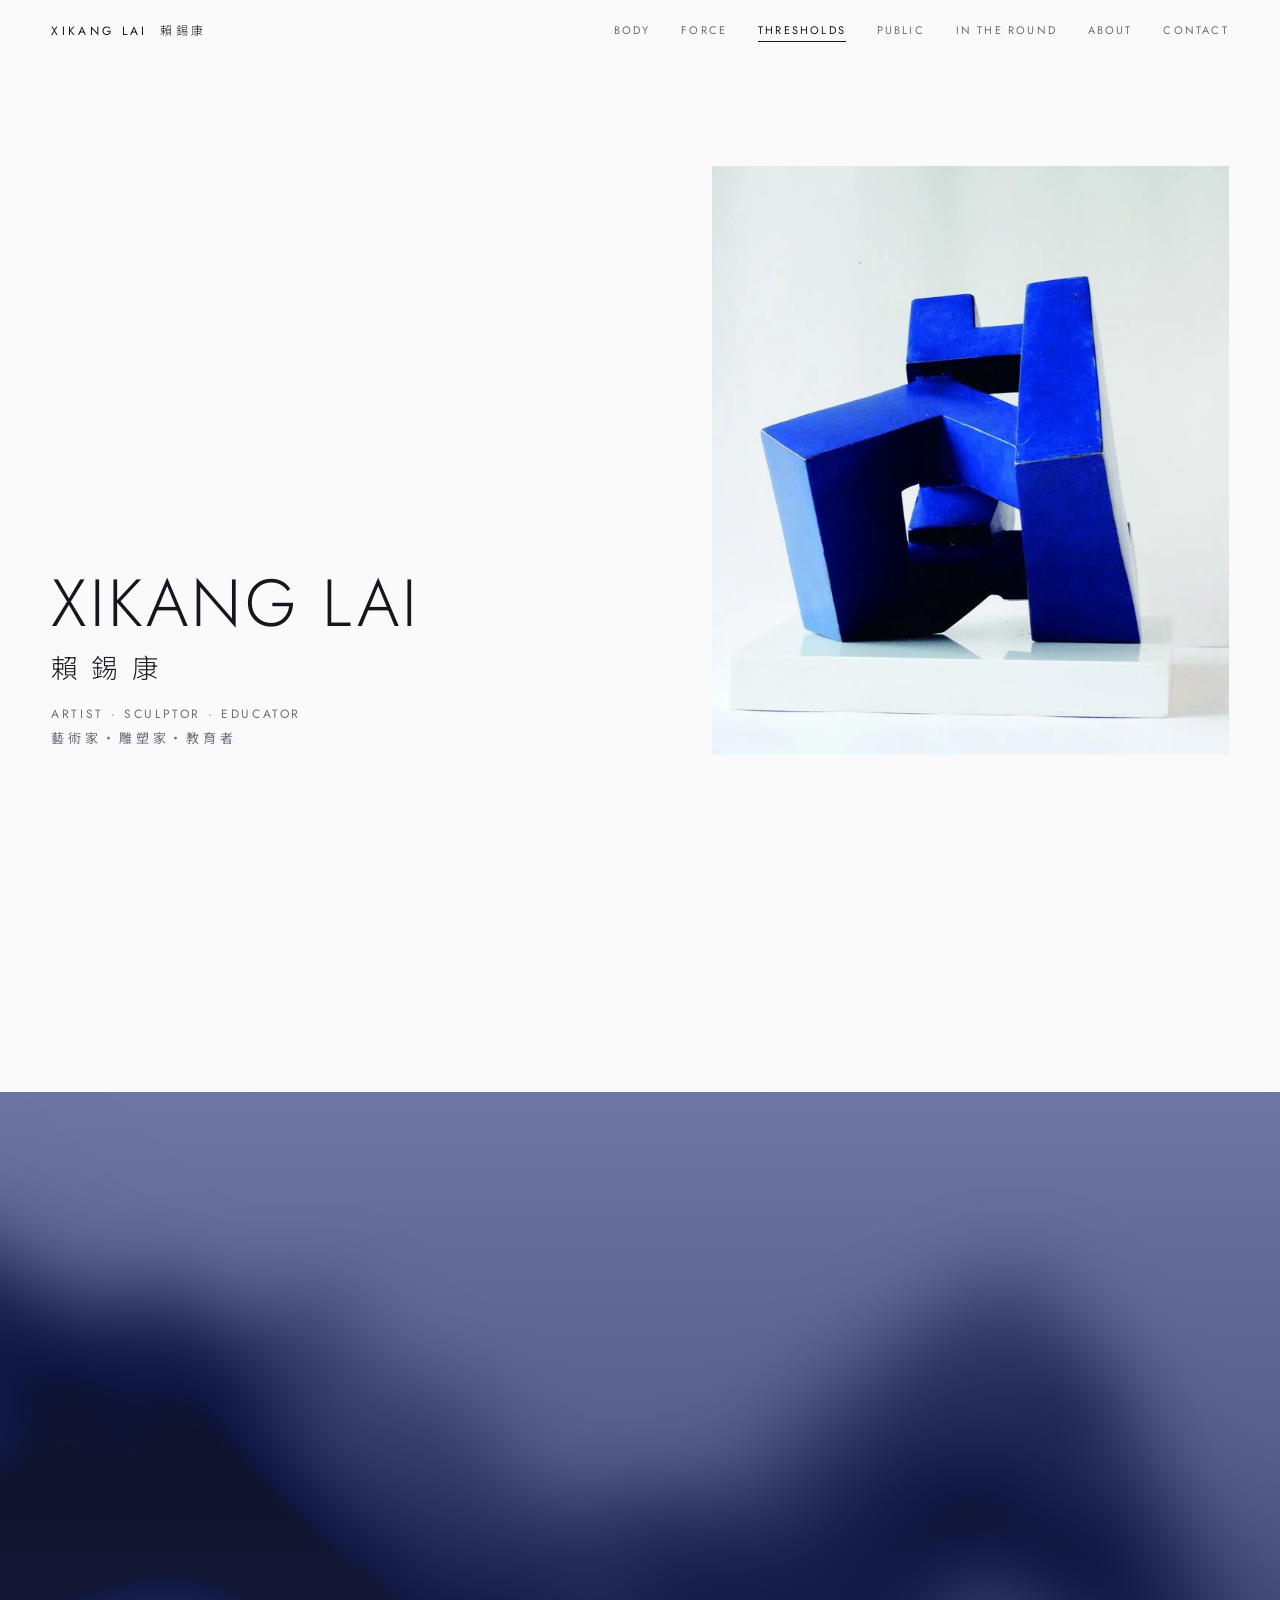
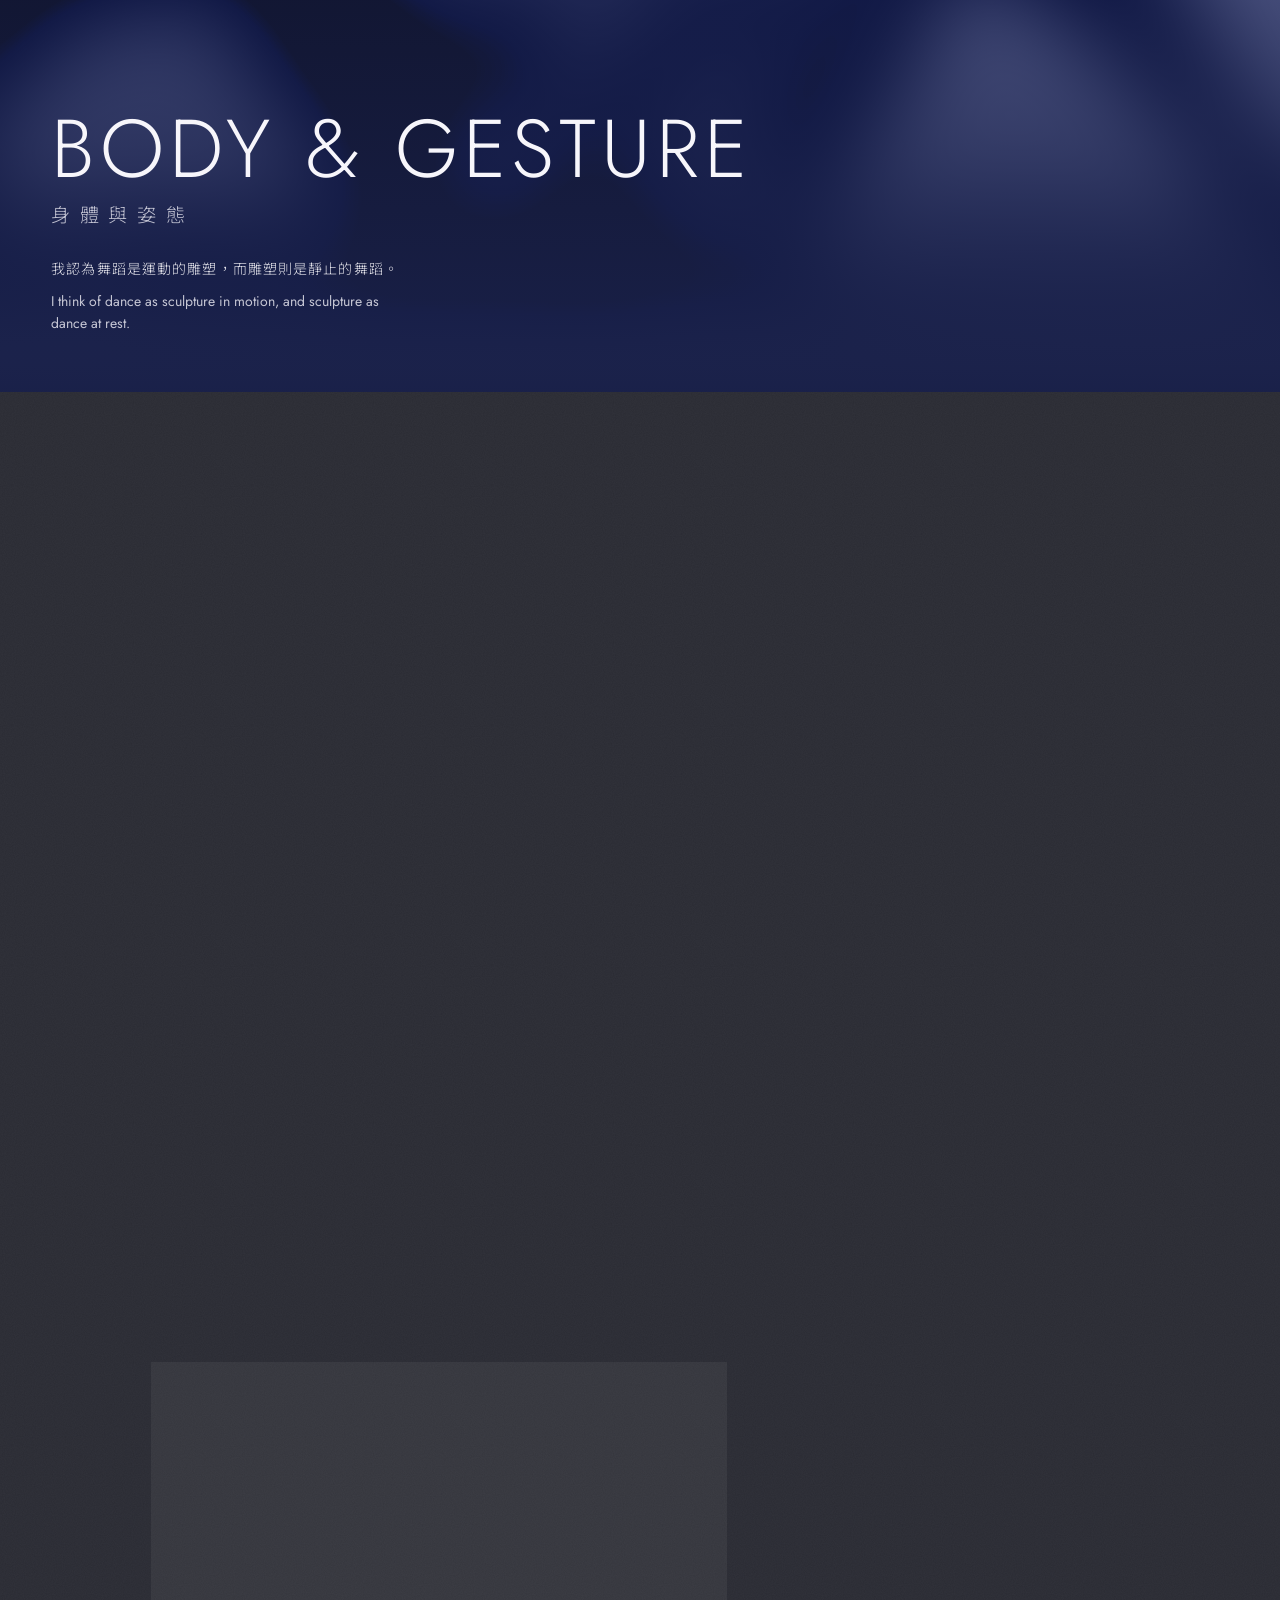
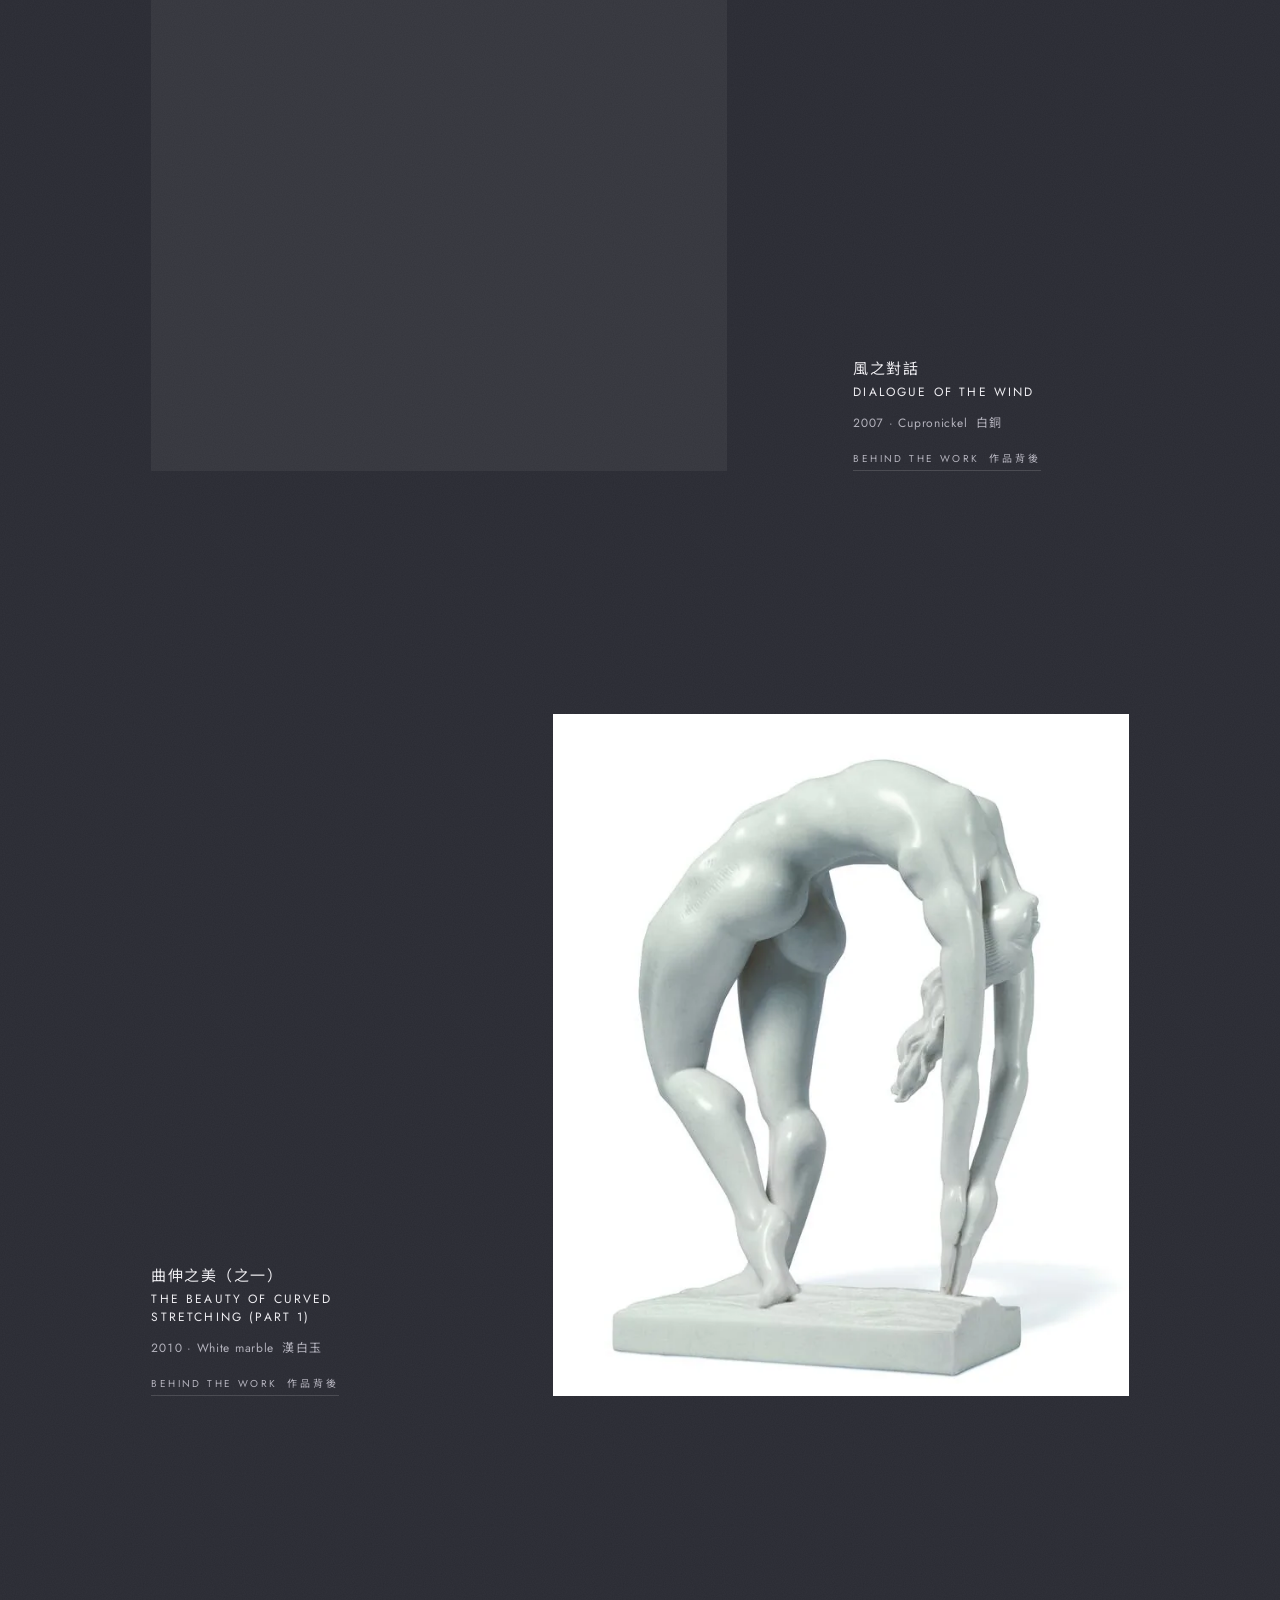
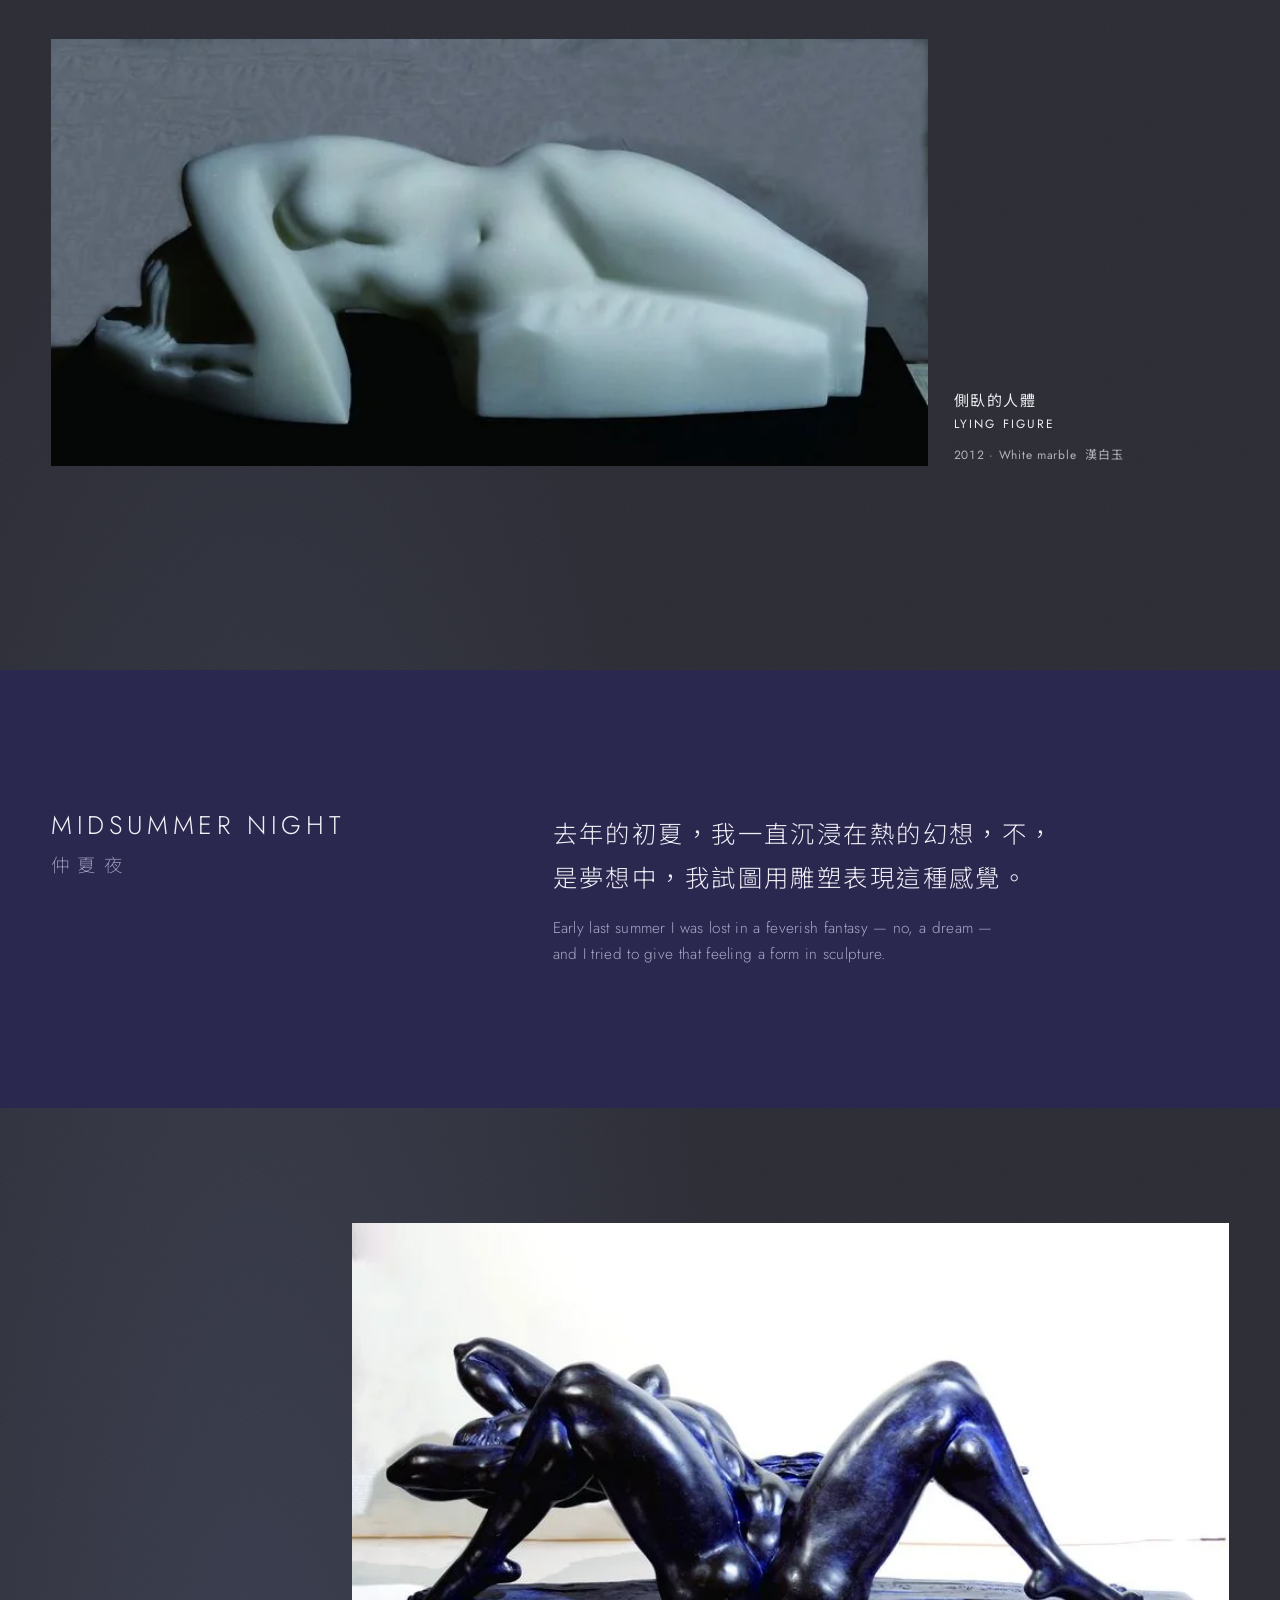
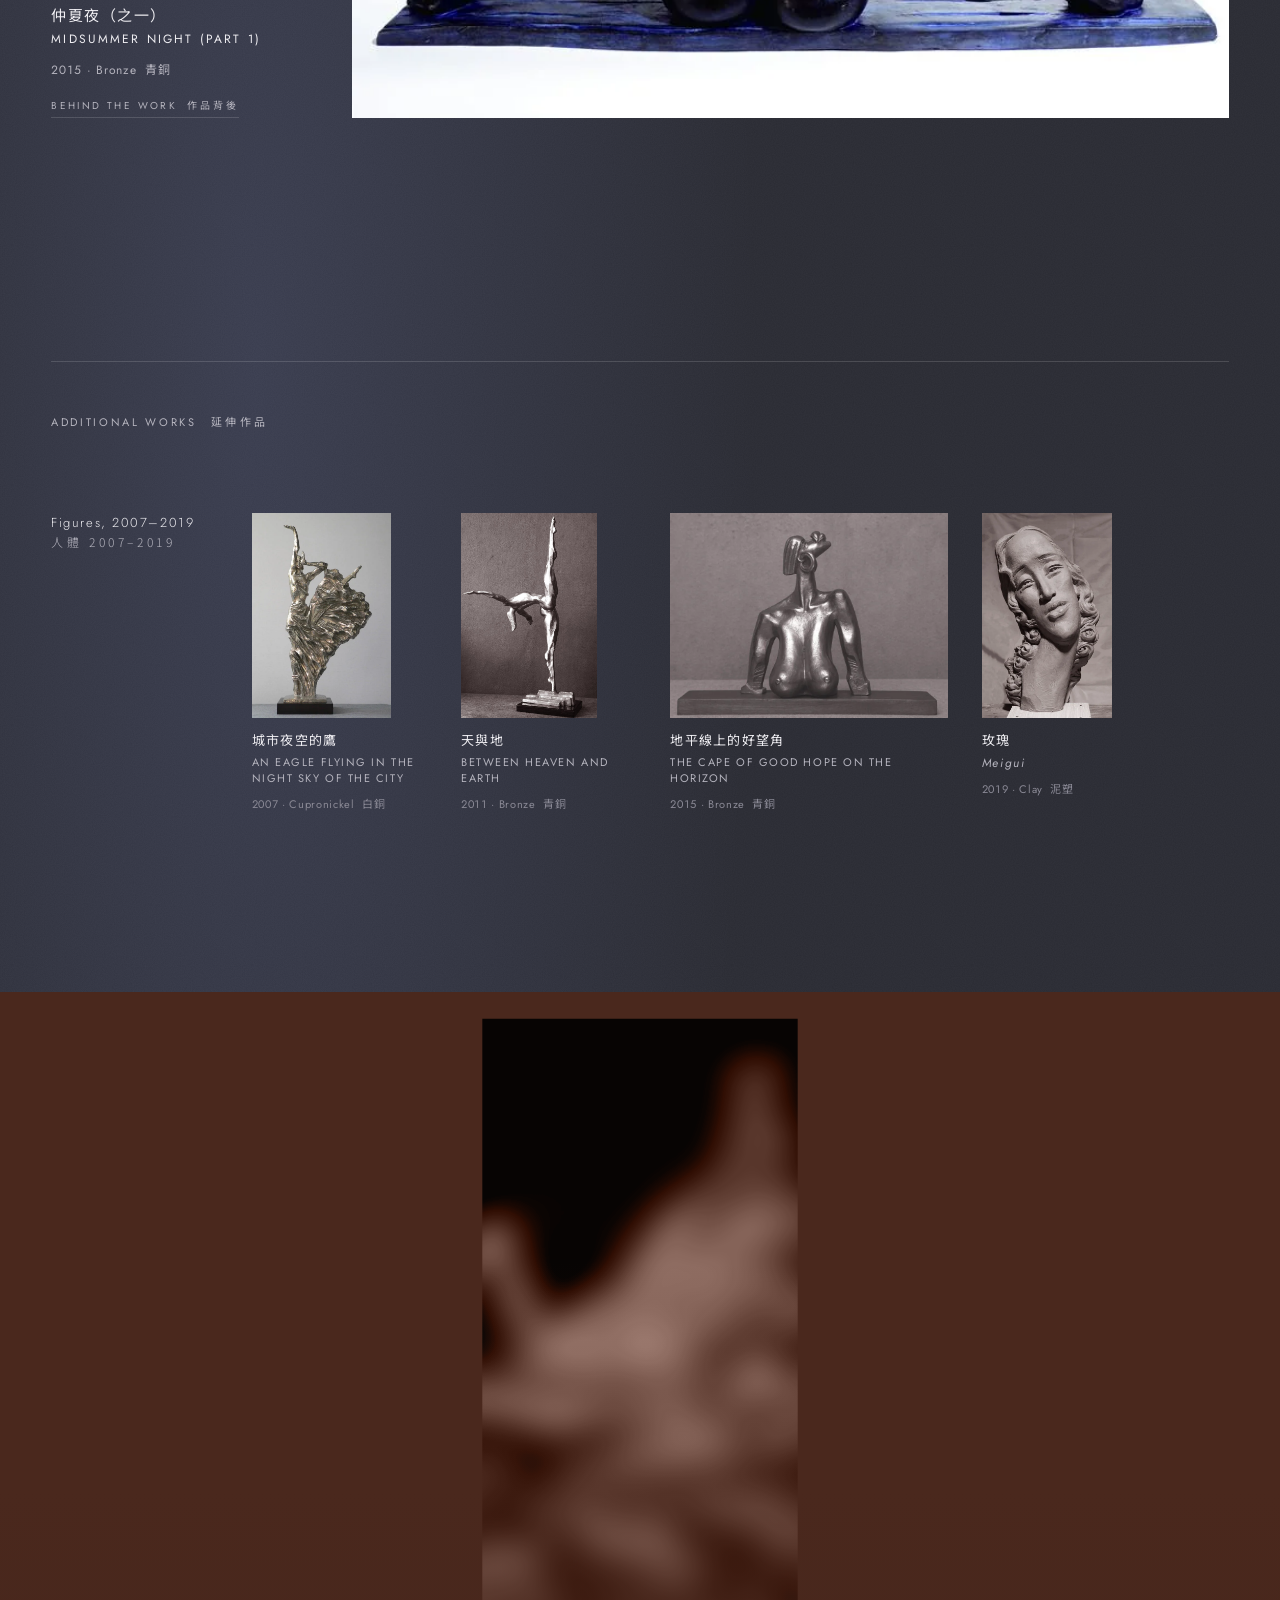
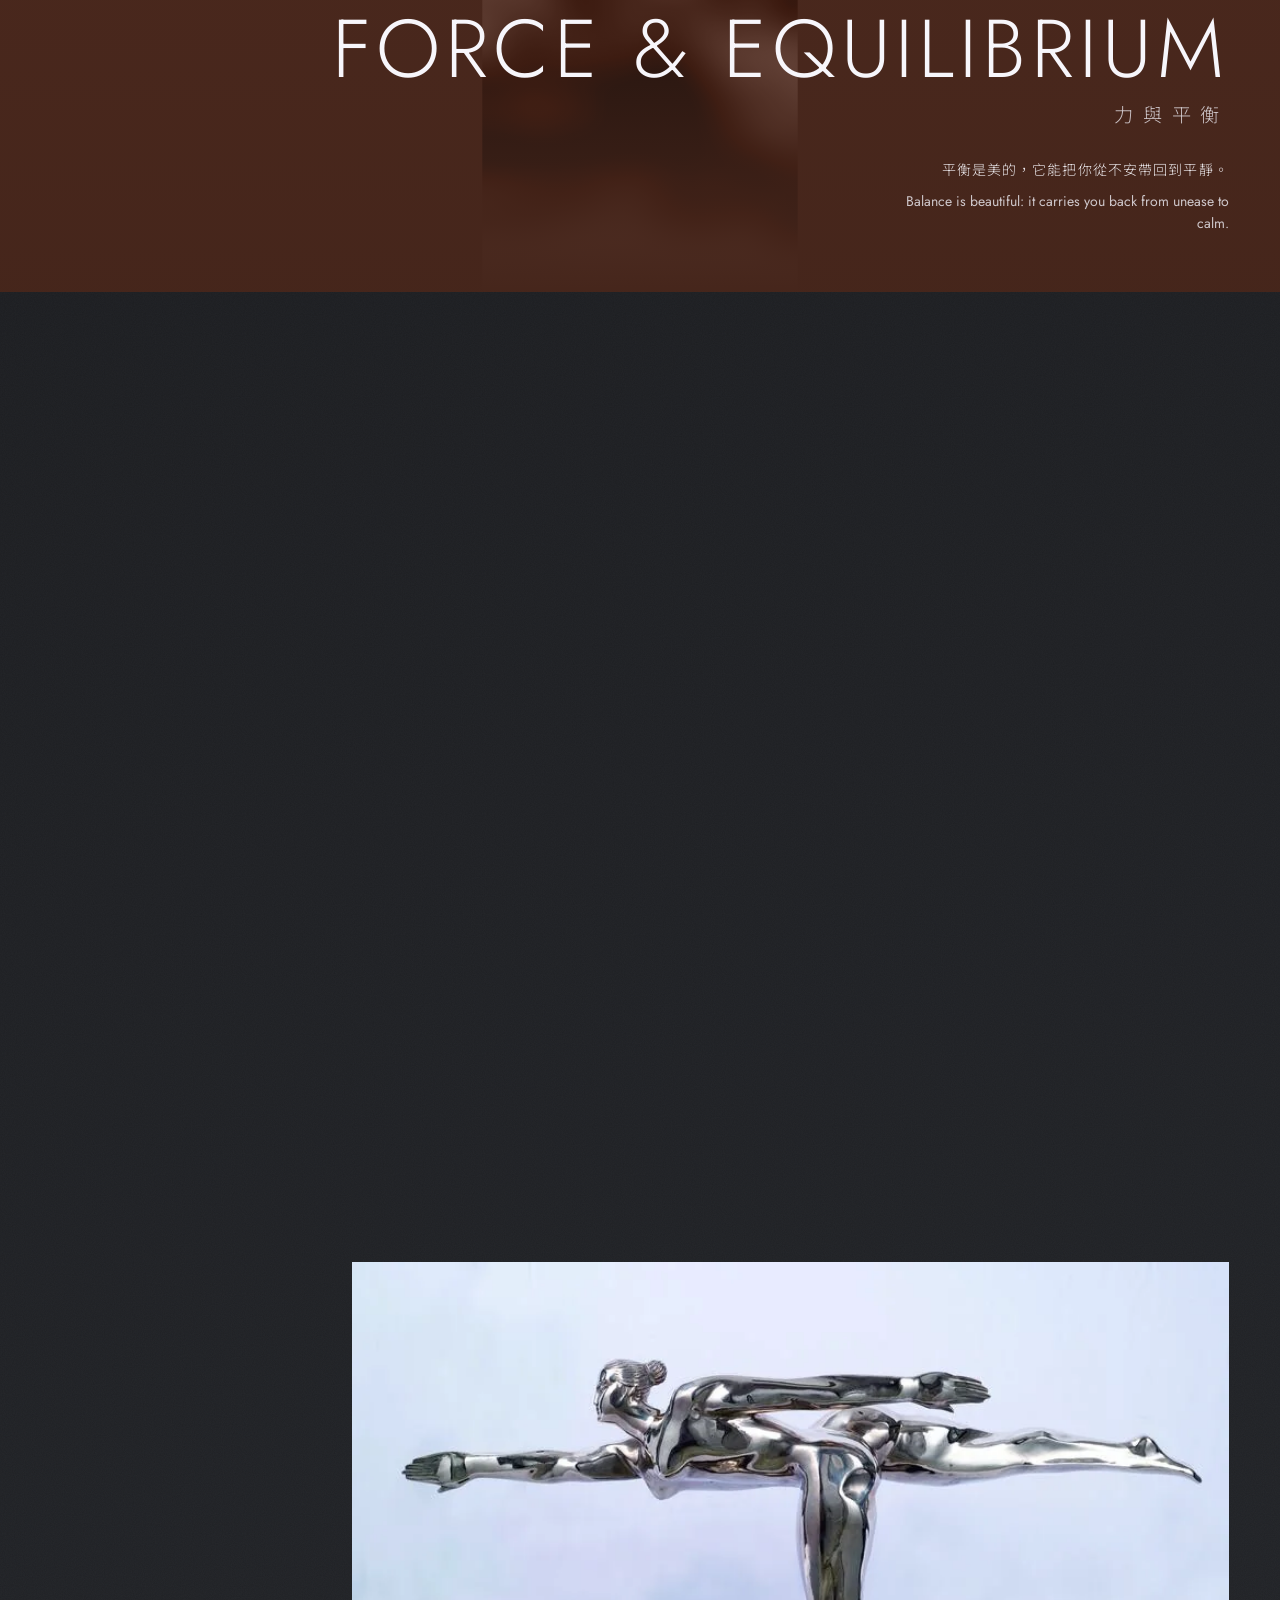
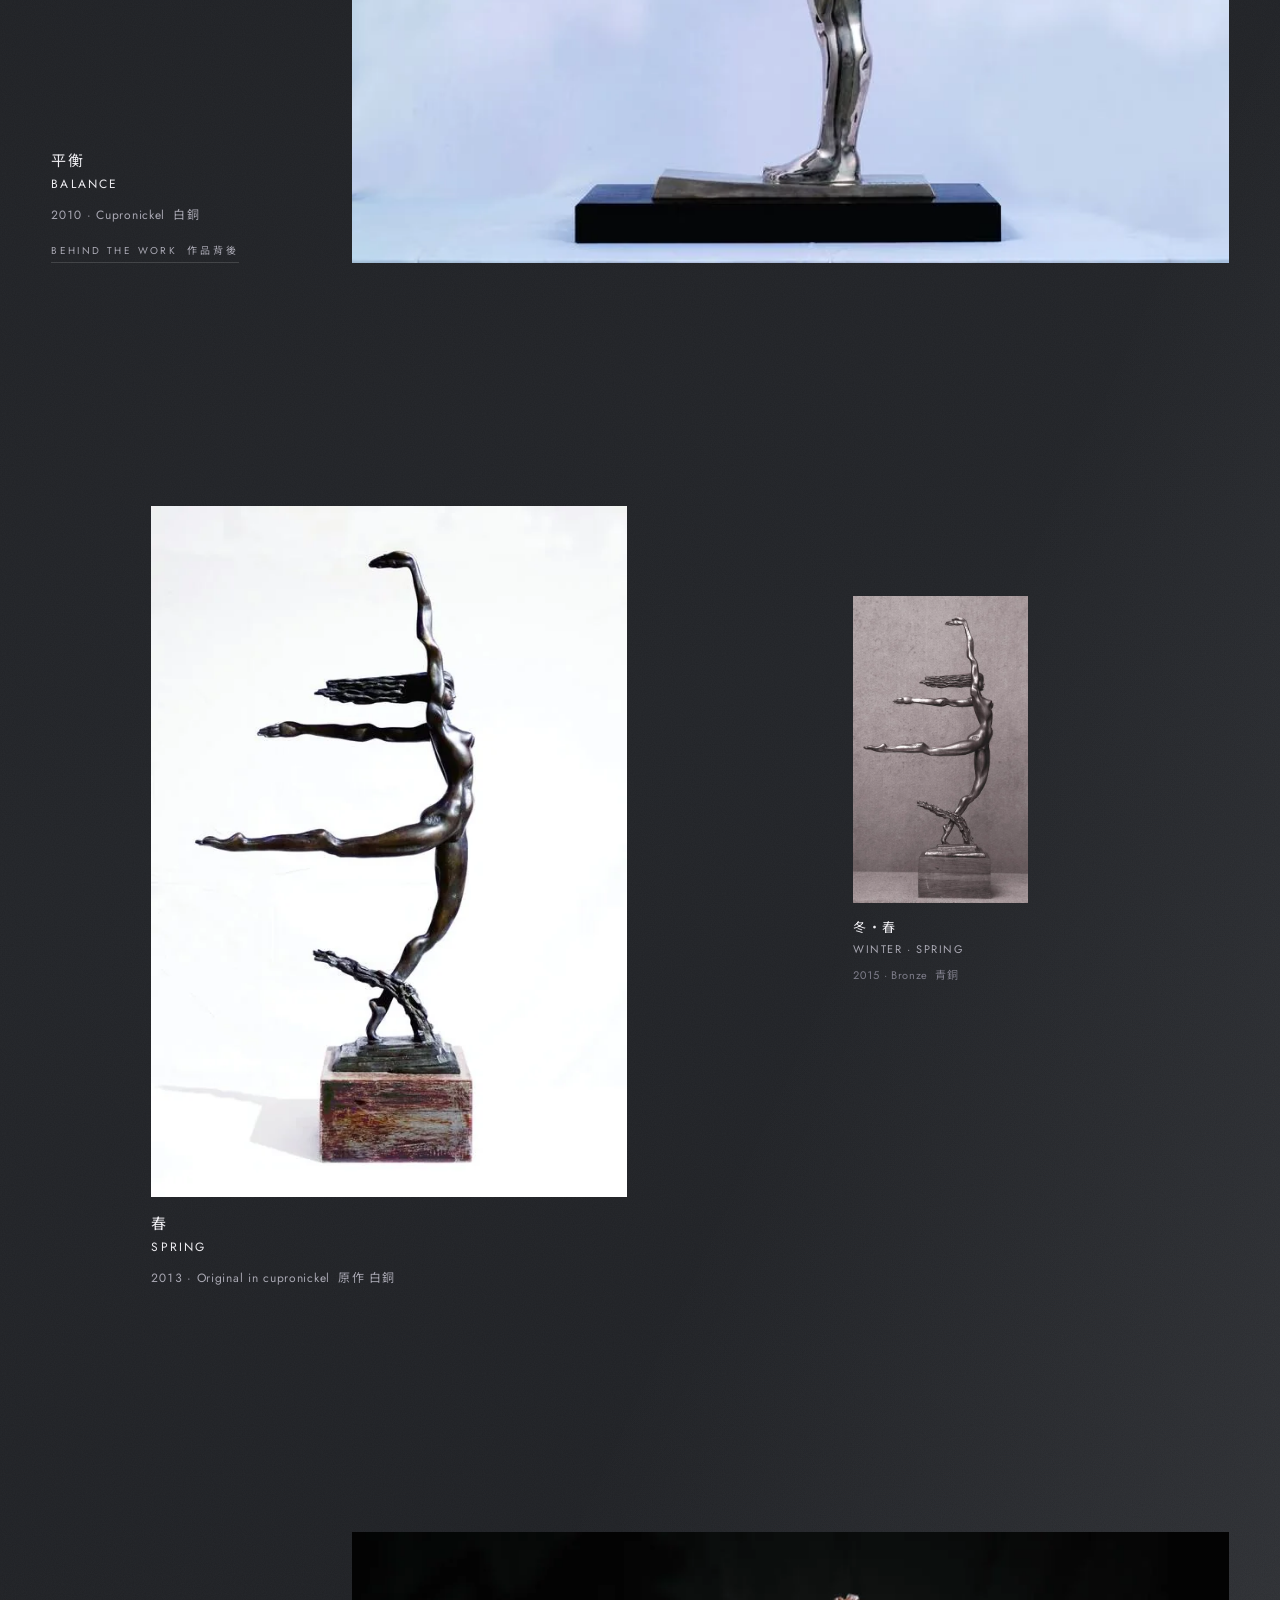
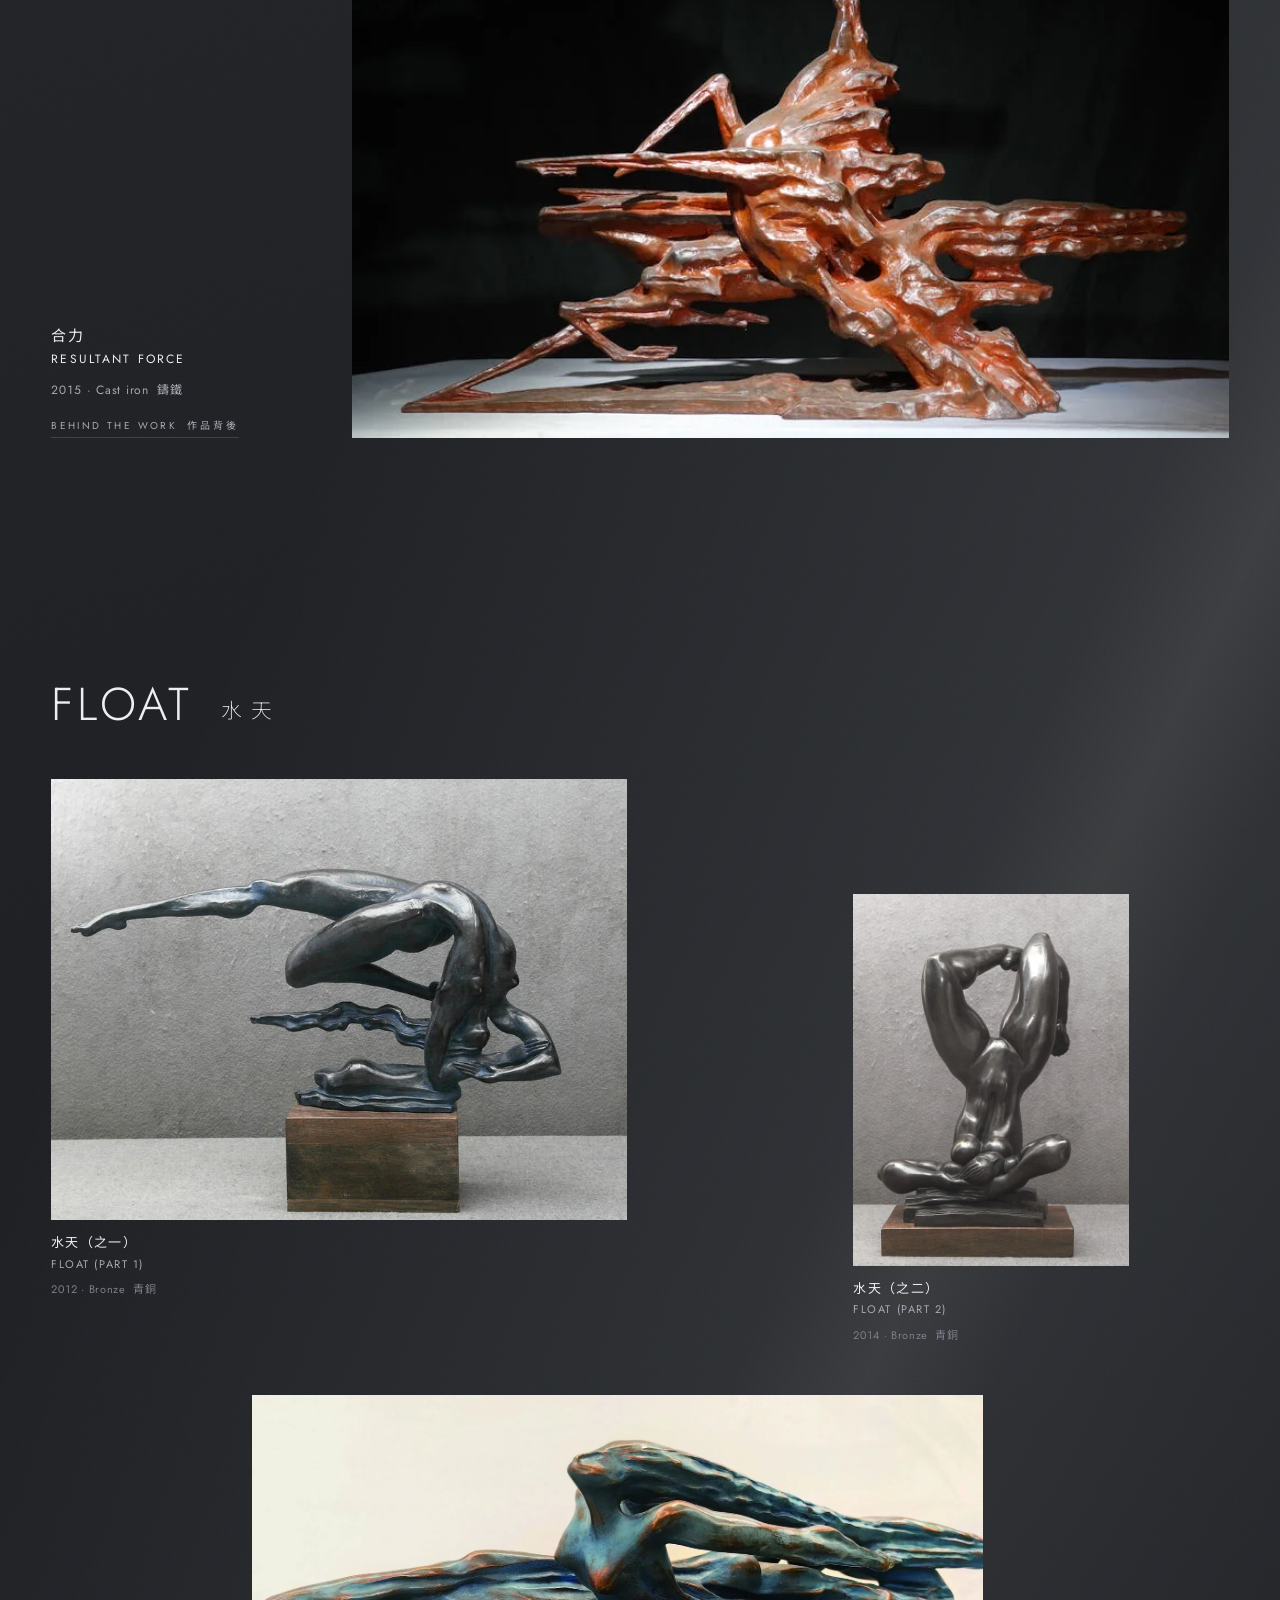
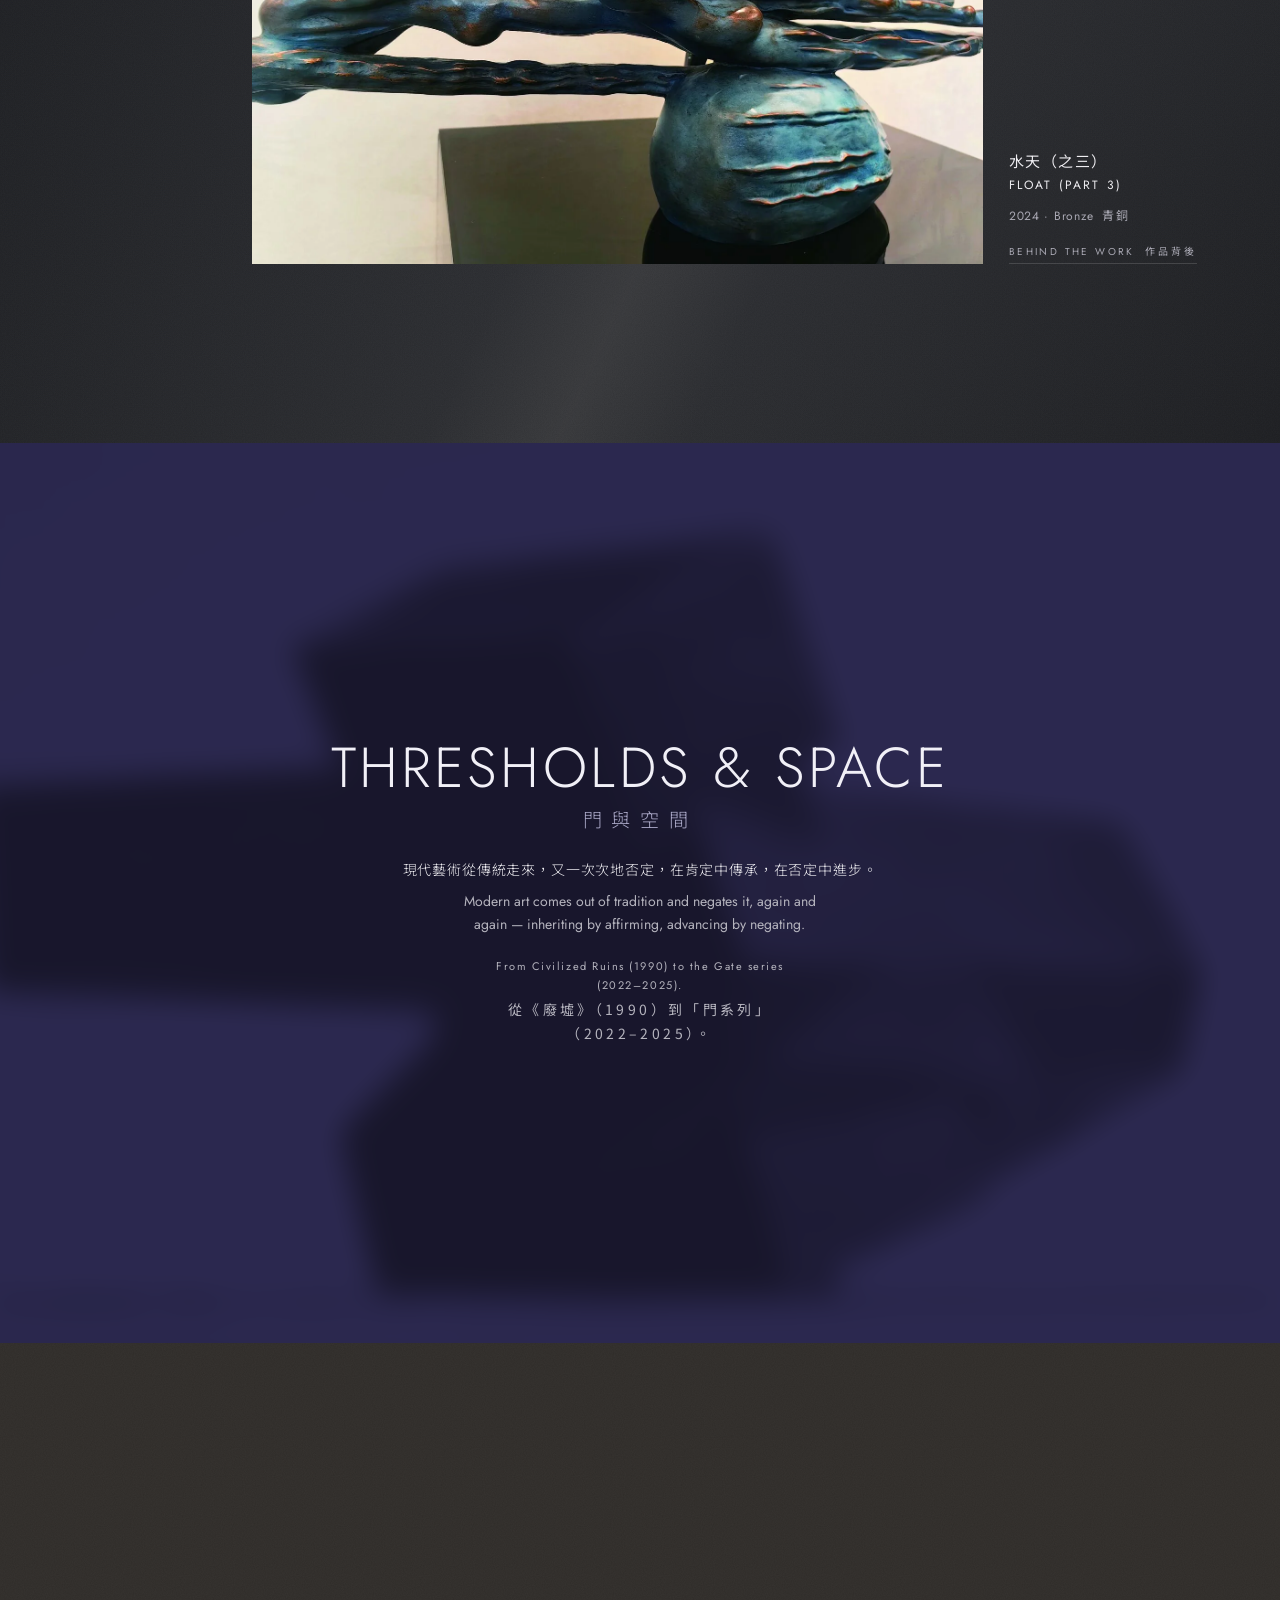
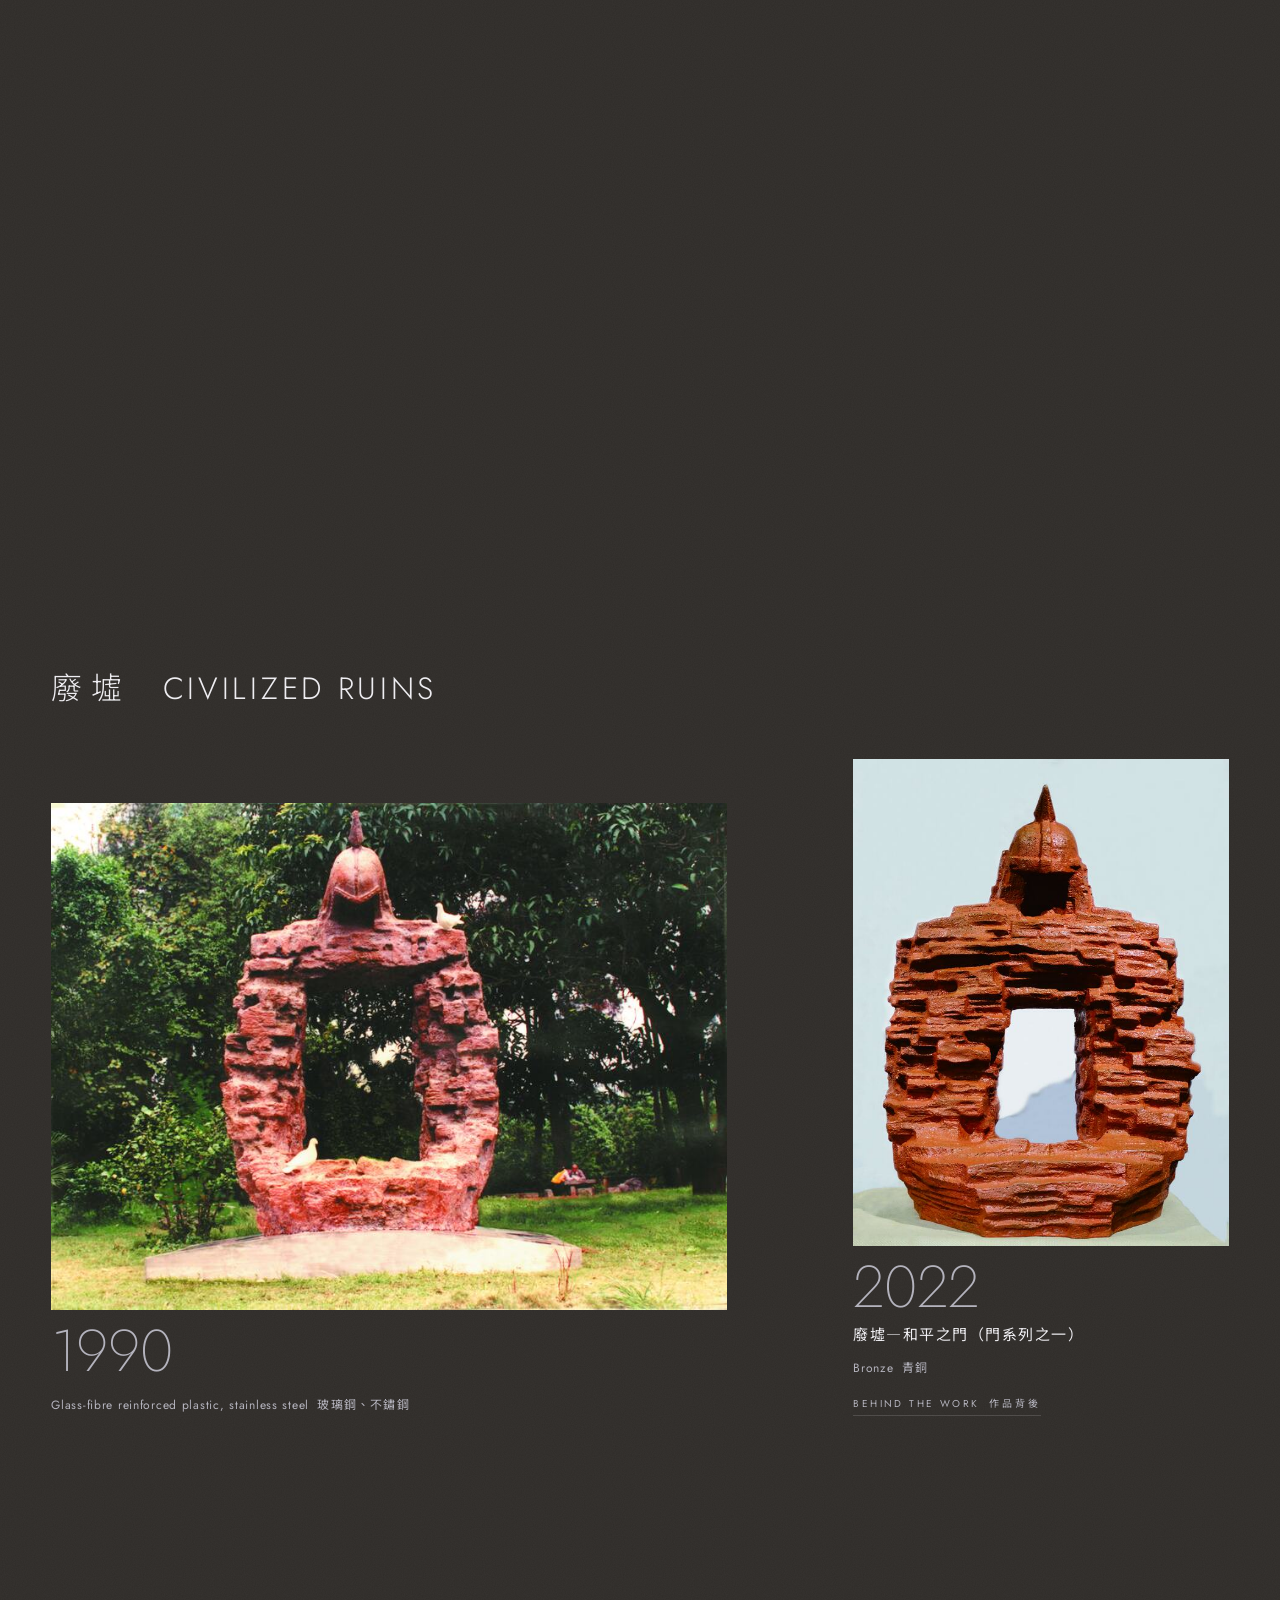
==== commit 7cdaec48: "Hero without tag; bilingual viewer labels; consistent Gate titles" ====
--- a/public/index.html
+++ b/public/index.html
@@ -372,6 +372,7 @@
 .lb-side .note{margin:6px 0 0;font-size:12px;color:var(--mute)}
 .lb-side dl{margin:0;display:grid;grid-template-columns:auto 1fr;gap:8px 18px;font-size:14px}
 .lb-side dt{font-size:11px;letter-spacing:.2em;text-transform:uppercase;color:var(--mute);padding-top:3px}
+.lb-side dt [lang]{display:block;margin-top:3px;letter-spacing:.3em;text-transform:none}
 .lb-side dd{margin:0}
 .lb-side dd [lang]{display:block;color:var(--mute);font-size:13px;letter-spacing:.05em}
 .lb-side dd.tbc{color:var(--mute)}
@@ -706,7 +707,6 @@
     </div>
     <figure class="hero-fig">
       <div class="frame-static"><img src="assets/img/thumb/gate-of-spirit.webp" srcset="assets/img/thumb/gate-of-spirit.webp 800w, assets/img/gate-of-spirit.webp 1600w" sizes="(min-width: 900px) 46vw, 100vw" width="1405" height="1600" alt="The Gate of Spirit, stainless steel, 2025" fetchpriority="high" decoding="async"></div>
-      <figcaption class="hero-cap"><a href="#gate-of-spirit" lang="zh-Hant" title="The Gate of Spirit · 意志之門, 2025">意志之門</a><span class="num">2025</span></figcaption>
     </figure>
   </section>
 
@@ -1081,7 +1081,7 @@
 </dialog>
 
 <script>
-const WORKS = [{"id": "dialogue-of-the-wind", "zh": "風之對話", "en": "Dialogue of the Wind", "pinyin": false, "zhonly": false, "year": "2007", "mat": ["Cupronickel", "白銅"], "size": "83 × 30 × 90 cm", "records": [["China Guardian Guangzhou Winter Auction, 2009", "中國嘉德2009廣州冬季拍賣會"]], "views": ["dialogue-of-the-wind", "dialogue-of-the-wind-b"], "ch": "Body & Gesture · 身體與姿態", "src": "2025 catalogue PDF, pp. 25–26", "story": {"en": "Dialogue of the Wind began as a magazine cover. In 2007 Lai and a colleague from the dancers' association planned a year of covers for Ballet, China's first periodical devoted to the form, each built around a sculpture; this one became \"dancing time and space\". Two dancers twist and stretch through each other — masculine force against feminine softness, flowing form against opened space. Lai wanted the fleeting instant without copying a photograph; his note recalls a line from the Chu Ci's \"Mountain Spirit\" and names Bernini and Maillol as the masters he had in mind. The archive records the first version in stainless steel.", "zh": "《風之對話》起於一組封面。2007年，賴錫康與舞協友人為中國第一本芭蕾專刊《芭蕾》設計全年封面，以雕塑為載體：精靈的起舞《金色的時代》、舞動的時空《風之對話》、排練場的艱辛《釋》、舞蹈人的驕傲《舞者》。作品塑造一對扭動伸展的舞者——雄性的強悍與雌性的柔美，流動的形體與解構的空間。他要抓住稍縱即逝的瞬間，卻刻意避免複製照片；創作筆記引《楚辭．山鬼》「表獨立兮山之上，雲容容兮而在下」，並自述向貝尼尼與馬約爾致敬。檔案記載原作為不鏽鋼。", "cur": false, "src": ["Archive (Conlin 2) 1/P8: artist's note, Oct 2009, and work record", "Bilingual work notes, Dialogue of the Wind (2014 file)", "2025 catalogue, pp. 25–26"], "open": [["The work record lists Ballet 2007, vol. 2; the artist's note speaks of the magazine's third issue.", "作品紀錄載《芭蕾》2007年第2期；創作筆記則稱為第三期封面。"], ["The colleague is named in the note only as 舞協小憬先生.", "筆記中僅稱合作者為「舞協小憬先生」。"]], "quote": {"zh": "雕塑家的價值在於表現出那瞬間美的神韻。", "en": "The sculptor's worth lies in conveying the spirit of that instant of beauty.", "kind": "tr", "by_en": "Xikang Lai, 2009", "by_zh": "賴錫康，2009"}}, "avail": true, "full": ["assets/img/dialogue-of-the-wind.webp", "assets/img/dialogue-of-the-wind-b.webp"], "thumbs": ["assets/img/thumb/dialogue-of-the-wind.webp", "assets/img/thumb/dialogue-of-the-wind-b.webp"]}, {"id": "curved-stretching", "zh": "曲伸之美（之一）", "en": "The Beauty of Curved Stretching (Part 1)", "pinyin": false, "zhonly": false, "year": "2010", "mat": ["White marble", "漢白玉"], "size": "66 × 41 × 21 cm", "records": [["China Guardian Guangzhou Winter Auction, 2010", "中國嘉德2010廣州冬季拍賣會"]], "views": ["curved-stretching"], "ch": "Body & Gesture · 身體與姿態", "src": "2025 catalogue PDF, pp. 27–28", "story": {"en": "A chance visit to a yoga practice gave Lai this figure. He was struck by how far a body could bend and still flow, and saw in the backbend an arch — an \"inverted arch\" that a bridge achieves only with difficulty and a person only beyond the limit. For him the pose held a paradox: stretched to the extreme, the body curves; curved to the extreme, it stretches. His note turns to the Daodejing — \"being and non-being give rise to each other\", \"what is bent becomes whole\" — as the inner law of things. Carved in white marble, the arch is at once structure and breath.", "zh": "一次偶然觀看瑜伽練習，賴錫康為人體的柔韌與舒展所折服。他在背弓的姿態裡看見一座拱橋——「倒拱」：橋造成這樣已屬不易，人做到這樣，卻是越過極限、又舒展到極點。曲與伸在此互為因果；他由此想到《道德經》「有無相生，難易相成」與「曲則全，枉則正」，視之為萬物的內在關係。漢白玉讓這道弧線同時是結構，也是呼吸。", "cur": false, "src": ["Archive (Conlin 2) 3/P26: artist's note, 29 Oct 2010", "Bilingual work notes, 曲伸之美 (2014 file)", "2025 catalogue, pp. 27–28"], "open": [["The archive's English title is Stretching to the Extreme; the site follows the catalogue.", "檔案英文題名為 Stretching to the Extreme；本站依畫冊題名。"]], "quote": {"zh": "這是伸極而曲，或是曲極而伸吧。", "en": "Stretched to the extreme, it curves — or curved to the extreme, it stretches.", "kind": "tr", "by_en": "Xikang Lai, 2010", "by_zh": "賴錫康，2010"}}, "avail": true, "full": ["assets/img/curved-stretching.webp"], "thumbs": ["assets/img/thumb/curved-stretching.webp"]}, {"id": "lying-figure", "zh": "側臥的人體", "en": "Lying Figure", "pinyin": false, "zhonly": false, "year": "2012", "mat": ["White marble", "漢白玉"], "size": null, "records": [["Huayi International Taozhen Auction, 2012", "華藝國際2012淘珍拍賣會"]], "views": ["lying-figure-b", "lying-figure"], "ch": "Body & Gesture · 身體與姿態", "src": "2025 catalogue PDF, pp. 29–30; Artist archive (Conlin 2): 5/P63", "story": null, "avail": true, "full": ["assets/img/lying-figure-b.webp", "assets/img/lying-figure.webp"], "thumbs": ["assets/img/thumb/lying-figure-b.webp", "assets/img/thumb/lying-figure.webp"]}, {"id": "midsummer-night", "zh": "仲夏夜（之一）", "en": "Midsummer Night (Part 1)", "pinyin": false, "zhonly": false, "year": "2015", "mat": ["Bronze", "青銅"], "size": "62 × 22 × 25 cm", "records": [], "views": ["midsummer-night"], "ch": "Body & Gesture · 身體與姿態", "src": "2025 catalogue PDF, p. 32", "story": {"en": "Midsummer Night grew out of a heatwave. Lai read of university students in one of China's \"furnace\" cities who, with no air-conditioning, carried their bedding onto the roof to sleep in the wind. The images brought two unrelated works to mind — Shakespeare's A Midsummer Night's Dream and the film Life Is Beautiful — and with them the thought that people meet misfortune with optimism rather than complaint. He deconstructed the figure into a pose no real body holds, \"a contradiction of compression and opening\", and anticipated that some would find it excessive. The Beijing writer Chen Yuan, its first viewer, saw not a delicate nude but a female body with strength within its charm.", "zh": "《仲夏夜》源於一個特別早、也特別熱的夏天。賴錫康讀到報道：「火爐」城市的大學生在沒有空調的夜裡捲起鋪蓋，跑到樓頂與風對話。他腦海中竟同時浮現莎士比亞的《仲夏夜》與電影《美麗人生》——命運總把人和事安排得陰差陽錯，正因如此才有了故事。他以解構的方式，把現實中不存在的動態構造成「擠壓與開發的矛盾體」，也坦言或有人覺得動態過了。北京作家陳援是此作的第一位讀者，他看到的不是纖柔婀娜的女人體，而是「嫵媚中也有力度的女性身軀」。", "cur": false, "src": ["Archive (Conlin 2) 3/P30: artist's note, 12 Nov 2015", "Chen Yuan, \"On reading Midsummer Night\", 28 Nov 2015 (same folder)", "2025 catalogue, pp. 31–32"], "open": [["The note, written in November 2015, places the heatwave in the previous early summer; the work is dated 2015.", "筆記寫於2015年11月，稱熱浪發生於「去年的初夏」；作品年份記為2015。"]], "quote": {"zh": "或許您會從我的這件雕塑中體味到去年仲夏的那個夜晚——人與自然的對話。", "en": "Perhaps in this sculpture you will sense last year's midsummer night — a dialogue between people and nature.", "kind": "tr", "by_en": "Xikang Lai, 2015", "by_zh": "賴錫康，2015"}}, "avail": true, "full": ["assets/img/midsummer-night.webp"], "thumbs": ["assets/img/thumb/midsummer-night.webp"]}, {"id": "eagle-city-night", "zh": "城市夜空的鷹", "en": "An Eagle Flying in the Night Sky of the City", "pinyin": false, "zhonly": false, "year": "2007", "mat": ["Cupronickel", "白銅"], "size": null, "records": [], "views": ["eagle-city-night"], "ch": "Body & Gesture · 身體與姿態", "src": "Artist archive (Conlin 2): 2/P15 and bilingual work notes", "story": {"en": "Lai paired this figure with a short prose poem, dated April 2010. It looks down on a city at night: neon breaking like surf over a forest of steel and concrete, roads like a spider's web along which prosperity flows and then abruptly stops, joy and sorrow, noise and loneliness. In that sky a dancer moves — \"the lone eagle of the city's night\" — who wants to throw off the rising heat and recover a free spirit, and a free city. The cupronickel body, all upward reach, is the poem's single image.", "zh": "賴錫康為這件作品寫了一首短詩，署於2010年4月。詩從夜空俯瞰城市：霓虹燈璀璨的浪花翻滾在鋼筋混凝土的森林，蛛網一樣的道路任繁華與榮耀流淌，時而又戛然而止；有歡樂也有哀愁，有喧囂也有寂寞。夜空中一位舞者翩翩起舞——「這都市夜空裡孤獨的鷹」，要掙脫熱浪，找回自由的精神與自由的城市。白銅人體向上伸展，正是詩中唯一的意象。", "cur": false, "src": ["Bilingual work notes, 城市夜空的鷹 (2012/2014 files)"], "open": [], "quote": {"zh": "她要掙脫這熱浪找回那自由的精神，", "en": "She would break free of the heat and find that free spirit again —", "kind": "tr", "by_en": "Xikang Lai, 2010", "by_zh": "賴錫康，2010"}}, "avail": true, "full": ["assets/img/eagle-city-night.webp"], "thumbs": ["assets/img/thumb/eagle-city-night.webp"]}, {"id": "heaven-earth", "zh": "天與地", "en": "Between Heaven and Earth", "pinyin": false, "zhonly": false, "year": "2011", "mat": ["Bronze", "青銅"], "size": null, "records": [["Private collection", "私人收藏"]], "views": ["heaven-earth"], "ch": "Body & Gesture · 身體與姿態", "src": "Artist archive (Conlin 2): 1/P11 and bilingual work notes", "story": {"en": "Lai answered this figure with a poem of his own, dated 23 April 2011 and written in Chinese with his own English version. It moves between the two poles of the title: an eagle rising straight into the clouds, a drop of spring water throwing itself to the ground to feel the earth's broad heart. The speaker opens his arms to the world, stands upright between the vast sky and the boundless wilderness, and looks for an ideal country where happiness replaces hardship, fairness replaces injustice, and truth replaces absurdity. The dancer's long vertical line is drawn between those two poles.", "zh": "賴錫康以一首自作的詩回應這件作品，署於2011年4月23日，並附自譯英文。詩在題目的兩極之間往返：雄鷹直上雲天，在無邊的天際翱翔；甘泉撲向大地，感受泥土寬廣的胸懷。詩人敞開心扉、展開雙臂，挺立在遼闊的蒼穹與無邊的曠野，尋找理想的國度——用幸福代替苦難，用公正代替不平，用真理代替荒謬。舞者修長的垂直線，正拉在天與地之間。", "cur": false, "src": ["Archive (Conlin 2) 1/P12: poem, 23 Apr 2011", "Bilingual work notes, 天與地 (2014 file)"], "open": [], "quote": {"zh": "如果我是一隻雄鷹，我要直上雲天，在那無邊的天際翱翔。", "en": "If I was an eagle / I would fly / fly high up in the sky", "kind": "artist", "by_en": "Xikang Lai, 2011 (his own English)", "by_zh": "賴錫康，2011（自譯）"}}, "avail": true, "full": ["assets/img/heaven-earth.webp"], "thumbs": ["assets/img/thumb/heaven-earth.jpg"]}, {"id": "cape-good-hope", "zh": "地平線上的好望角", "en": "The Cape of Good Hope on the Horizon", "pinyin": false, "zhonly": false, "year": "2015", "mat": ["Bronze", "青銅"], "size": null, "records": [["Private collection", "私人收藏"]], "views": ["cape-good-hope", "cape-good-hope-b"], "ch": "Body & Gesture · 身體與姿態", "src": "Artist archive (Conlin 2): 2/P21", "story": null, "avail": true, "full": ["assets/img/cape-good-hope.webp", "assets/img/cape-good-hope-b.webp"], "thumbs": ["assets/img/thumb/cape-good-hope.webp", "assets/img/thumb/cape-good-hope-b.webp"]}, {"id": "rose", "zh": "玫瑰", "en": "Meigui", "pinyin": true, "zhonly": false, "year": "2019", "mat": ["Clay", "泥塑"], "size": "H 48 cm", "records": [], "views": ["rose"], "ch": "Body & Gesture · 身體與姿態", "src": "Artist archive (Conlin 2): 5/P58", "story": null, "avail": true, "full": ["assets/img/rose.webp"], "thumbs": ["assets/img/thumb/rose.webp"]}, {"id": "balance", "zh": "平衡", "en": "Balance", "pinyin": false, "zhonly": false, "year": "2010", "mat": ["Cupronickel", "白銅"], "size": null, "records": [["Excellence Award for Sculpture Design, 16th Asian Games, 2010", "第十六屆亞洲運動會雕塑設計優秀獎，2010"]], "views": ["balance"], "ch": "Force & Equilibrium · 力與平衡", "src": "2025 catalogue PDF, p. 34; artist CV", "story": {"en": "Lai's note on Balance begins with fear. Years ago, near a mountain summit, he and his friends had to recross a narrow stone bridge as storm clouds closed in; some hurried, some all but crawled, and halfway over he felt his heart leave his body and fall. Against that memory he set lighter ones — walking kerbs and parking rails with children who laughed at every wobble — and the slow control of yoga, in which he sensed a strength \"no less than Muhammad Ali's\". The cupronickel figure holds that tension at rest. The design received the Excellence Award for Sculpture Design for the 16th Asian Games (Guangzhou, 2010).", "zh": "賴錫康談《平衡》，先從恐懼說起。多年前他與友人登山，峰頂附近一座石板橋連結兩峰；風雲驟至，眾人站上橋頭便發暈，有人快步走過，有人幾乎是爬過去的。他只記得走到中間時，「心好像已經離開了身體掉到橋下去了」。與之相對的，是陪孩子走護欄、花基的樂趣，以及瑜伽在舒緩節奏中達到的平衡——他從中感到的力量「不亞於拳王阿里」。白銅人體把這份張力凝定為靜。此設計獲第十六屆亞洲運動會（2010，廣州）雕塑設計優秀獎。", "cur": false, "src": ["Archive (Conlin 2) 2/P14: artist's notes (draft and May 2012 version)", "Bilingual work notes, 平衡 (2014 file)", "2025 catalogue, p. 34; artist CV"], "open": [["The note names the mountain as 南岳恒山, which conflates two different peaks (Nanyue is Mount Heng 衡山); the site does not name it.", "筆記稱「南岳恒山」，南嶽應為衡山，與北嶽恒山相混，故本站不列山名。"]], "quote": {"zh": "只有平靜的內心才會生起智慧，並滋養出無懼和力量。", "en": "Only a calm mind gives rise to wisdom, and nourishes fearlessness and strength.", "kind": "tr", "by_en": "Xikang Lai, 2012", "by_zh": "賴錫康，2012"}}, "avail": true, "full": ["assets/img/balance.webp"], "thumbs": ["assets/img/thumb/balance.webp"]}, {"id": "spring", "zh": "春", "en": "Spring", "pinyin": false, "zhonly": false, "year": "2013", "mat": ["Original in cupronickel", "原作 白銅"], "size": "36 × 12 × 65 cm", "records": [["Huayi International Spring Auction, 2014", "華藝國際2014春季拍賣會"], ["Asia Sculpture Annual Exhibition, Guangzhou, 2013", "亞洲雕塑年度展覽，廣州，2013"]], "views": ["spring"], "ch": "Force & Equilibrium · 力與平衡", "src": "2025 catalogue PDF, pp. 19–20; artist CV", "story": null, "avail": true, "full": ["assets/img/spring.webp"], "thumbs": ["assets/img/thumb/spring.webp"]}, {"id": "winter-spring", "zh": "冬·春", "en": "Winter · Spring", "pinyin": false, "zhonly": false, "year": "2015", "mat": ["Bronze", "青銅"], "size": null, "records": [["Private collection", "私人收藏"]], "views": ["winter-spring"], "ch": "Force & Equilibrium · 力與平衡", "src": "Artist archive (Conlin 2): 2/P17", "story": {"en": "Filed with this work in the artist's archive is a single line from Shelley's \"Ode to the West Wind\": \"If Winter comes, can Spring be far behind?\" The title's two seasons, joined by a single dot, hold that turn from one to the other.", "zh": "藝術家檔案中與此作同存的，只有雪萊〈西風頌〉的一句詩：「If Winter comes, can Spring be far behind?」（冬天來了，春天還會遠嗎？）。題名中的兩個季節以一點相連，正是由此及彼的轉折。", "cur": false, "src": ["Archive (Conlin 2) 2/P18: 雪萊的詩：西風"], "open": [["The relationship of the line to the work is inferred from where it is filed.", "此句與作品的關係係依檔案歸檔位置推斷。"]], "quote": null}, "avail": true, "full": ["assets/img/winter-spring.webp"], "thumbs": ["assets/img/thumb/winter-spring.webp"]}, {"id": "resultant-force", "zh": "合力", "en": "Resultant Force", "pinyin": false, "zhonly": false, "year": "2015", "mat": ["Cast iron", "鑄鐵"], "size": null, "records": [["Huayi International Autumn Auction, 2017", "華藝國際2017秋季拍賣會"], ["Taichung Cross-Strait Sculpture Exhibition, 2018", "2018臺中兩岸雕塑展"], ["Taichung International Invitational Exhibition, 2025", "2025臺中國際邀請展"]], "views": ["resultant-force"], "ch": "Force & Equilibrium · 力與平衡", "src": "2025 catalogue PDF, pp. 17–18", "story": {"en": "Resultant Force is a low, horizontal surge of torn, wind-swept forms in cast iron, every edge driven the same way — a sum of forces rather than a single body. It has travelled for a decade since: to the Taichung Cross-Strait Sculpture Exhibition in 2018 and back to Taichung for the International Invitational in 2025, after passing through Huayi International's autumn auction in 2017. Filed with it in the artist's archive is a classical-style poem, \"Song of the Wild Horse\" by Gao Xuhong, written in Yanji in the winter of 1998; the archive does not say how the poem relates to the sculpture.", "zh": "《合力》以鑄鐵塑造一股低伏、橫向奔湧的力量：撕裂而迎風的形體，每一道邊緣都朝同一方向推進——是諸力之和，而非單一的身體。此後十年，它一路同行：2018年參加臺中兩岸雕塑展，2025年再赴臺中國際邀請展；其間曾於2017年華藝國際秋拍成交。藝術家檔案中與之同存的，是高旭紅1998年冬作於吉林延吉的古體詩〈野馬歌〉；檔案未說明此詩與作品的關係。", "cur": true, "src": ["2025 catalogue, pp. 17–18", "Archive (Conlin 2) 2/P20: \"Song of the Wild Horse\" (Gao Xuhong, 1998)"], "open": [["No artist statement on Resultant Force has been found; the first sentence is a curatorial reading.", "檔案中未見藝術家對《合力》的自述；首句為策展解讀。"]], "quote": null}, "avail": true, "full": ["assets/img/resultant-force.webp"], "thumbs": ["assets/img/thumb/resultant-force.webp"]}, {"id": "float-1", "zh": "水天（之一）", "en": "Float (Part 1)", "pinyin": false, "zhonly": false, "year": "2012", "mat": ["Bronze", "青銅"], "size": "65 × 22 × 33 cm", "records": [["Taichung Cross-Strait Sculpture Exhibition, 2018", "2018臺中兩岸雕塑展"]], "views": ["float-1"], "ch": "Force & Equilibrium · 力與平衡", "src": "Artist archive (Conlin 2): 2/P22; artist CV (2019)", "story": {"en": "Float is the one series the 2025 catalogue introduces with an essay. The Beijing Evening News columnist Chen Yuan described the first Float as a woman's body head-down, folded back almost ninety degrees at the waist, her swept-back hair and one outstretched leg nearly parallel — limbs that show \"not softness, but the strength of the tendons\". He recalled the old saying that woman is like water, and a Mongolian song praising the father as the sky, and wondered whether Lai had fused the two. A decade later, Float (Part 3) draws the same horizontal line out to 95 centimetres, carried over a rounded, wave-lined base.", "zh": "「水天」是2025年畫冊中唯一附有專文的系列。《北京晚報》專欄作家陳援從北京寫道：第一件《水天》是一個頭部向下、腰以下幾近九十度後折的女性人體，後掠的長髮與向後平伸的腿幾成平行；修長的肢體表現的「不是婀娜柔潤，而是肌腱的力度」。他想起「女人如水」之說與蒙古族「父親如天」的頌歌，揣想錫康是否把兩層寓意融匯為一。十年後，《水天（之三）》把同一道水平線拉長至95公分，承托於一個刻有波紋的圓形基座之上。", "cur": false, "src": ["2025 catalogue, p. 23 (\"About Float\", Chen Yuan, bilingual)", "Archive (Conlin 2) 2/P23: 〈水天隨想〉", "2025 catalogue, pp. 21–22"], "open": [["The catalogue's English translation of the essay calls the work \"Water Sky\"; the exhibited English title is Float.", "畫冊英譯專文稱作品為 Water Sky，展覽英文題名則為 Float。"]], "quote": {"zh": "修長的肢體表現的不是婀娜柔潤，而是肌腱的力度。", "en": "The slender limbs express not softness and grace, but the strength of the tendons.", "kind": "tr", "by_en": "Chen Yuan", "by_zh": "陳援"}}, "avail": true, "full": ["assets/img/float-1.webp"], "thumbs": ["assets/img/thumb/float-1.webp"]}, {"id": "float-2", "zh": "水天（之二）", "en": "Float (Part 2)", "pinyin": false, "zhonly": false, "year": "2014", "mat": ["Bronze", "青銅"], "size": null, "records": [["Private collection", "私人收藏"]], "views": ["float-2"], "ch": "Force & Equilibrium · 力與平衡", "src": "Artist archive (Conlin 2): 2/P24; artist CV (2019)", "story": {"en": "Float is the one series the 2025 catalogue introduces with an essay. The Beijing Evening News columnist Chen Yuan described the first Float as a woman's body head-down, folded back almost ninety degrees at the waist, her swept-back hair and one outstretched leg nearly parallel — limbs that show \"not softness, but the strength of the tendons\". He recalled the old saying that woman is like water, and a Mongolian song praising the father as the sky, and wondered whether Lai had fused the two. A decade later, Float (Part 3) draws the same horizontal line out to 95 centimetres, carried over a rounded, wave-lined base.", "zh": "「水天」是2025年畫冊中唯一附有專文的系列。《北京晚報》專欄作家陳援從北京寫道：第一件《水天》是一個頭部向下、腰以下幾近九十度後折的女性人體，後掠的長髮與向後平伸的腿幾成平行；修長的肢體表現的「不是婀娜柔潤，而是肌腱的力度」。他想起「女人如水」之說與蒙古族「父親如天」的頌歌，揣想錫康是否把兩層寓意融匯為一。十年後，《水天（之三）》把同一道水平線拉長至95公分，承托於一個刻有波紋的圓形基座之上。", "cur": false, "src": ["2025 catalogue, p. 23 (\"About Float\", Chen Yuan, bilingual)", "Archive (Conlin 2) 2/P23: 〈水天隨想〉", "2025 catalogue, pp. 21–22"], "open": [["The catalogue's English translation of the essay calls the work \"Water Sky\"; the exhibited English title is Float.", "畫冊英譯專文稱作品為 Water Sky，展覽英文題名則為 Float。"]], "quote": {"zh": "修長的肢體表現的不是婀娜柔潤，而是肌腱的力度。", "en": "The slender limbs express not softness and grace, but the strength of the tendons.", "kind": "tr", "by_en": "Chen Yuan", "by_zh": "陳援"}}, "avail": true, "full": ["assets/img/float-2.webp"], "thumbs": ["assets/img/thumb/float-2.webp"]}, {"id": "float-part-3", "zh": "水天（之三）", "en": "Float (Part 3)", "pinyin": false, "zhonly": false, "year": "2024", "mat": ["Bronze", "青銅"], "size": "95 × 25 × 23 cm", "records": [["Private collection", "私人收藏"]], "views": ["float-part-3"], "ch": "Force & Equilibrium · 力與平衡", "src": "2025 catalogue PDF, p. 22", "story": {"en": "Float is the one series the 2025 catalogue introduces with an essay. The Beijing Evening News columnist Chen Yuan described the first Float as a woman's body head-down, folded back almost ninety degrees at the waist, her swept-back hair and one outstretched leg nearly parallel — limbs that show \"not softness, but the strength of the tendons\". He recalled the old saying that woman is like water, and a Mongolian song praising the father as the sky, and wondered whether Lai had fused the two. A decade later, Float (Part 3) draws the same horizontal line out to 95 centimetres, carried over a rounded, wave-lined base.", "zh": "「水天」是2025年畫冊中唯一附有專文的系列。《北京晚報》專欄作家陳援從北京寫道：第一件《水天》是一個頭部向下、腰以下幾近九十度後折的女性人體，後掠的長髮與向後平伸的腿幾成平行；修長的肢體表現的「不是婀娜柔潤，而是肌腱的力度」。他想起「女人如水」之說與蒙古族「父親如天」的頌歌，揣想錫康是否把兩層寓意融匯為一。十年後，《水天（之三）》把同一道水平線拉長至95公分，承托於一個刻有波紋的圓形基座之上。", "cur": false, "src": ["2025 catalogue, p. 23 (\"About Float\", Chen Yuan, bilingual)", "Archive (Conlin 2) 2/P23: 〈水天隨想〉", "2025 catalogue, pp. 21–22"], "open": [["The catalogue's English translation of the essay calls the work \"Water Sky\"; the exhibited English title is Float.", "畫冊英譯專文稱作品為 Water Sky，展覽英文題名則為 Float。"]], "quote": {"zh": "修長的肢體表現的不是婀娜柔潤，而是肌腱的力度。", "en": "The slender limbs express not softness and grace, but the strength of the tendons.", "kind": "tr", "by_en": "Chen Yuan", "by_zh": "陳援"}}, "avail": true, "full": ["assets/img/float-part-3.webp"], "thumbs": ["assets/img/thumb/float-part-3.webp"]}, {"id": "civilized-ruins-1990", "zh": "廢墟", "en": "Civilized Ruins", "pinyin": false, "zhonly": false, "year": "1990", "mat": ["Glass-fibre reinforced plastic, stainless steel", "玻璃鋼、不鏽鋼"], "size": null, "records": [["Guangzhou Academy of Fine Arts", "廣州美術學院"]], "views": ["civilized-ruins-1990"], "ch": "Thresholds & Space · 門與空間", "src": "Artist archive (Conlin 2): 1/P5 and work notes; 2025 catalogue PDF, p. 6", "story": {"en": "Civilized Ruins was Lai's graduation work at the Guangzhou Academy of Fine Arts in 1990: an arched, crumbling wall carrying the marks of civilisation — oracle-bone script, a line of Shakespeare — beneath a warrior's helmet, with pigeons standing on the ruin like sentries and a curved stainless-steel base sharpening the contrast. A review by Li Gongming in Guangdong Youth Daily (9 September 1992) read it as a work of \"contemplation and questioning\", and noted that the face beneath the helmet, present in the clay sketch, had been hollowed out on the advice of professionals — a change the reviewers regretted. In 2022 Lai returned to the form in bronze; the 2025 catalogue titles it Ruins — Gate of Peace, the first of the Gate series.", "zh": "《廢墟》是賴錫康1990年在廣州美術學院的畢業創作：一道拱形頹牆印滿文明進程的轍痕——甲骨文、莎士比亞的名句——上方是武士的頭盔，鴿子在廢墟上走動、佇立如哨兵，不鏽鋼弧形底座更使質感與時代的反差分明。1992年9月9日，李公明在《廣東青年報》的評論中稱之為「默思與追詢」，並指出泥稿中頭盔下原有一副默思的面容，定稿依專業人士建議把臉挖去——評者對此深感可惜。2022年，賴錫康以青銅重回此作；2025年畫冊題為《廢墟—和平之門》，列為「門系列之一」。", "cur": false, "src": ["Archive (Conlin 2): work notes 文明的廢墟 (2012/2014 files), reprinting the 1992 review", "2025 catalogue, pp. 4–6"], "open": [["The 1990 dimensions differ: 280 × 150 × 230 cm (catalogue, Chinese) and 250 × 320 cm (catalogue and archive, English).", "1990年版尺寸記載不一：280×150×230cm（畫冊中文）與250×320cm（畫冊及檔案英文）。"], ["The archive's Chinese title is 文明的廢墟; the catalogue uses 廢墟.", "檔案中文題名為《文明的廢墟》，畫冊作《廢墟》。"]], "quote": {"zh": "在文明的廢墟上反思歷史。", "en": "To reflect on history upon the ruins of civilisation.", "kind": "tr", "by_en": "Li Gongming, 1992", "by_zh": "李公明，1992"}}, "avail": false, "full": ["assets/img/civilized-ruins-1990.webp"], "thumbs": ["assets/img/thumb/civilized-ruins-1990.jpg"]}, {"id": "civilized-ruins", "zh": "廢墟—和平之門（門系列之一）", "en": "Civilized Ruins — The Gate of Peace (Gate Series I)", "pinyin": false, "zhonly": false, "year": "2022", "mat": ["Bronze", "青銅"], "size": "73 × 46 × 98 cm", "records": [["Private collection", "私人收藏"]], "views": ["civilized-ruins"], "ch": "Thresholds & Space · 門與空間", "src": "2025 catalogue PDF, pp. 5–6", "story": {"en": "Civilized Ruins was Lai's graduation work at the Guangzhou Academy of Fine Arts in 1990: an arched, crumbling wall carrying the marks of civilisation — oracle-bone script, a line of Shakespeare — beneath a warrior's helmet, with pigeons standing on the ruin like sentries and a curved stainless-steel base sharpening the contrast. A review by Li Gongming in Guangdong Youth Daily (9 September 1992) read it as a work of \"contemplation and questioning\", and noted that the face beneath the helmet, present in the clay sketch, had been hollowed out on the advice of professionals — a change the reviewers regretted. In 2022 Lai returned to the form in bronze; the 2025 catalogue titles it Ruins — Gate of Peace, the first of the Gate series.", "zh": "《廢墟》是賴錫康1990年在廣州美術學院的畢業創作：一道拱形頹牆印滿文明進程的轍痕——甲骨文、莎士比亞的名句——上方是武士的頭盔，鴿子在廢墟上走動、佇立如哨兵，不鏽鋼弧形底座更使質感與時代的反差分明。1992年9月9日，李公明在《廣東青年報》的評論中稱之為「默思與追詢」，並指出泥稿中頭盔下原有一副默思的面容，定稿依專業人士建議把臉挖去——評者對此深感可惜。2022年，賴錫康以青銅重回此作；2025年畫冊題為《廢墟—和平之門》，列為「門系列之一」。", "cur": false, "src": ["Archive (Conlin 2): work notes 文明的廢墟 (2012/2014 files), reprinting the 1992 review", "2025 catalogue, pp. 4–6"], "open": [["The 1990 dimensions differ: 280 × 150 × 230 cm (catalogue, Chinese) and 250 × 320 cm (catalogue and archive, English).", "1990年版尺寸記載不一：280×150×230cm（畫冊中文）與250×320cm（畫冊及檔案英文）。"], ["The archive's Chinese title is 文明的廢墟; the catalogue uses 廢墟.", "檔案中文題名為《文明的廢墟》，畫冊作《廢墟》。"]], "quote": {"zh": "在文明的廢墟上反思歷史。", "en": "To reflect on history upon the ruins of civilisation.", "kind": "tr", "by_en": "Li Gongming, 1992", "by_zh": "李公明，1992"}}, "avail": true, "full": ["assets/img/civilized-ruins.webp"], "thumbs": ["assets/img/thumb/civilized-ruins.jpg"]}, {"id": "gate-of-spirit", "zh": "意志之門（門系列之二）", "en": "The Gate of Spirit (Gate Series II)", "pinyin": false, "zhonly": false, "year": "2025", "mat": ["Stainless steel, carbon lacquer", "不鏽鋼 炭漆"], "size": "50 × 46 × 42 cm", "records": [], "views": ["gate-of-spirit-b", "gate-of-spirit"], "ch": "Thresholds & Space · 門與空間", "src": "2025 catalogue PDF, p. 8", "story": {"en": "The Gate series turns the arch of Civilized Ruins into geometry. Where the 1990 gate was a weathered wall beneath a helmet, the later gates are built from interlocking, hollowed blocks that tilt and shift against their bases, opening voids through their own mass. The 2025 catalogue numbers them as one sequence — Gate of Peace, Gate of Spirit, Gate of Awakening, Gate of Chaos — and sets the later gates beside the small bronze maquettes from which they grew, so the series reads as thinking in steps: a gate first held in the hand, then realised in steel. The titles move from a public hope to inner states; the forms move from ruin to construction.", "zh": "「門系列」把《廢墟》的拱門化為幾何。1990年的門是頭盔下一道風化的牆；其後的門則由相互咬合、中空的方塊構成，在底座上傾斜錯動，於自身體量中打開虛空。2025年畫冊把它們編為同一序列——和平之門、意志之門、覺醒之門、混沌之門——並把後來的門與其青銅小稿並置：一道門先握在手中，再以鋼材實現。題名由公共的祈願轉向內在的狀態；形式則由廢墟走向構築。", "cur": true, "src": ["2025 catalogue, pp. 4–16 (series titles, numbering, maquettes, materials)"], "open": [["No artist statement on the Gate series has been found; this text is a curatorial reading of the catalogue.", "檔案中未見藝術家對「門系列」的自述；本文為依據畫冊的策展解讀。"], ["For Gates 3 and 4 the catalogue gives 鋼板 (steel plate) in Chinese and \"armor plate\" in English.", "之三、之四的材質，畫冊中文作「鋼板」，英文作 armor plate。"]], "quote": null}, "avail": true, "full": ["assets/img/gate-of-spirit-b.webp", "assets/img/gate-of-spirit.webp"], "thumbs": ["assets/img/thumb/gate-of-spirit-b.webp", "assets/img/thumb/gate-of-spirit.webp"]}, {"id": "gate-of-awakening-draft", "zh": "覺醒之門（門系列之三手稿）", "en": "The Gate of Awakening (Gate Series III, Draft)", "pinyin": false, "zhonly": false, "year": "2024", "mat": ["Bronze", "青銅"], "size": "15 × 18 × 22 cm", "records": [["Private collection", "私人收藏"]], "views": ["gate-of-awakening-draft", "gate-of-awakening-draft-b"], "ch": "Thresholds & Space · 門與空間", "src": "2025 catalogue PDF, p. 16", "story": {"en": "The Gate series turns the arch of Civilized Ruins into geometry. Where the 1990 gate was a weathered wall beneath a helmet, the later gates are built from interlocking, hollowed blocks that tilt and shift against their bases, opening voids through their own mass. The 2025 catalogue numbers them as one sequence — Gate of Peace, Gate of Spirit, Gate of Awakening, Gate of Chaos — and sets the later gates beside the small bronze maquettes from which they grew, so the series reads as thinking in steps: a gate first held in the hand, then realised in steel. The titles move from a public hope to inner states; the forms move from ruin to construction.", "zh": "「門系列」把《廢墟》的拱門化為幾何。1990年的門是頭盔下一道風化的牆；其後的門則由相互咬合、中空的方塊構成，在底座上傾斜錯動，於自身體量中打開虛空。2025年畫冊把它們編為同一序列——和平之門、意志之門、覺醒之門、混沌之門——並把後來的門與其青銅小稿並置：一道門先握在手中，再以鋼材實現。題名由公共的祈願轉向內在的狀態；形式則由廢墟走向構築。", "cur": true, "src": ["2025 catalogue, pp. 4–16 (series titles, numbering, maquettes, materials)"], "open": [["No artist statement on the Gate series has been found; this text is a curatorial reading of the catalogue.", "檔案中未見藝術家對「門系列」的自述；本文為依據畫冊的策展解讀。"], ["For Gates 3 and 4 the catalogue gives 鋼板 (steel plate) in Chinese and \"armor plate\" in English.", "之三、之四的材質，畫冊中文作「鋼板」，英文作 armor plate。"]], "quote": null}, "avail": true, "full": ["assets/img/gate-of-awakening-draft.webp", "assets/img/gate-of-awakening-draft-b.webp"], "thumbs": ["assets/img/thumb/gate-of-awakening-draft.webp", "assets/img/thumb/gate-of-awakening-draft-b.webp"]}, {"id": "gate-of-awakening", "zh": "覺醒之門（門系列之三）", "en": "The Gate of Awakening (Gate Series III)", "pinyin": false, "zhonly": false, "year": "2025", "mat": ["Steel plate", "鋼板"], "size": "48 × 41 × 60 cm", "records": [], "views": ["gate-of-awakening"], "ch": "Thresholds & Space · 門與空間", "src": "2025 catalogue PDF, p. 9", "story": {"en": "The Gate series turns the arch of Civilized Ruins into geometry. Where the 1990 gate was a weathered wall beneath a helmet, the later gates are built from interlocking, hollowed blocks that tilt and shift against their bases, opening voids through their own mass. The 2025 catalogue numbers them as one sequence — Gate of Peace, Gate of Spirit, Gate of Awakening, Gate of Chaos — and sets the later gates beside the small bronze maquettes from which they grew, so the series reads as thinking in steps: a gate first held in the hand, then realised in steel. The titles move from a public hope to inner states; the forms move from ruin to construction.", "zh": "「門系列」把《廢墟》的拱門化為幾何。1990年的門是頭盔下一道風化的牆；其後的門則由相互咬合、中空的方塊構成，在底座上傾斜錯動，於自身體量中打開虛空。2025年畫冊把它們編為同一序列——和平之門、意志之門、覺醒之門、混沌之門——並把後來的門與其青銅小稿並置：一道門先握在手中，再以鋼材實現。題名由公共的祈願轉向內在的狀態；形式則由廢墟走向構築。", "cur": true, "src": ["2025 catalogue, pp. 4–16 (series titles, numbering, maquettes, materials)"], "open": [["No artist statement on the Gate series has been found; this text is a curatorial reading of the catalogue.", "檔案中未見藝術家對「門系列」的自述；本文為依據畫冊的策展解讀。"], ["For Gates 3 and 4 the catalogue gives 鋼板 (steel plate) in Chinese and \"armor plate\" in English.", "之三、之四的材質，畫冊中文作「鋼板」，英文作 armor plate。"]], "quote": null}, "avail": true, "full": ["assets/img/gate-of-awakening.webp"], "thumbs": ["assets/img/thumb/gate-of-awakening.webp"]}, {"id": "gate-of-chaos", "zh": "混沌之門（門系列之四）", "en": "The Gate of Chaos (Gate Series IV)", "pinyin": false, "zhonly": false, "year": "2025", "mat": ["Steel plate", "鋼板"], "size": "48 × 41 × 60 cm", "records": [], "views": ["gate-of-chaos"], "ch": "Thresholds & Space · 門與空間", "src": "2025 catalogue PDF, p. 14", "story": {"en": "The Gate series turns the arch of Civilized Ruins into geometry. Where the 1990 gate was a weathered wall beneath a helmet, the later gates are built from interlocking, hollowed blocks that tilt and shift against their bases, opening voids through their own mass. The 2025 catalogue numbers them as one sequence — Gate of Peace, Gate of Spirit, Gate of Awakening, Gate of Chaos — and sets the later gates beside the small bronze maquettes from which they grew, so the series reads as thinking in steps: a gate first held in the hand, then realised in steel. The titles move from a public hope to inner states; the forms move from ruin to construction.", "zh": "「門系列」把《廢墟》的拱門化為幾何。1990年的門是頭盔下一道風化的牆；其後的門則由相互咬合、中空的方塊構成，在底座上傾斜錯動，於自身體量中打開虛空。2025年畫冊把它們編為同一序列——和平之門、意志之門、覺醒之門、混沌之門——並把後來的門與其青銅小稿並置：一道門先握在手中，再以鋼材實現。題名由公共的祈願轉向內在的狀態；形式則由廢墟走向構築。", "cur": true, "src": ["2025 catalogue, pp. 4–16 (series titles, numbering, maquettes, materials)"], "open": [["No artist statement on the Gate series has been found; this text is a curatorial reading of the catalogue.", "檔案中未見藝術家對「門系列」的自述；本文為依據畫冊的策展解讀。"], ["For Gates 3 and 4 the catalogue gives 鋼板 (steel plate) in Chinese and \"armor plate\" in English.", "之三、之四的材質，畫冊中文作「鋼板」，英文作 armor plate。"]], "quote": null}, "avail": true, "full": ["assets/img/gate-of-chaos.webp"], "thumbs": ["assets/img/thumb/gate-of-chaos.webp"]}, {"id": "lan-gui-teng-fang", "zh": "蘭桂騰芳", "en": "Orchid and Osmanthus in Bloom", "pinyin": false, "zhonly": false, "year": "2018", "mat": ["Bronze", "青銅"], "size": "H 350 cm", "records": [["Baiyun District, Guangzhou", "廣州市白雲區"]], "views": ["lan-gui-teng-fang"], "ch": "Public Works & Archive · 公共藝術與文獻", "src": "Artist archive (Conlin 2): 5/P59; artist CV (2019)", "story": null, "avail": false, "full": ["assets/img/lan-gui-teng-fang.jpg"], "thumbs": ["assets/img/thumb/lan-gui-teng-fang.jpg"]}, {"id": "an-jung-geun", "zh": "安重根", "en": "An Jung-geun", "pinyin": false, "zhonly": false, "year": "2009", "mat": ["Bronze", "青銅"], "size": null, "records": [["An Jung-geun Memorial Hall, Harbin", "哈爾濱安重根紀念館"]], "views": ["an-jung-geun"], "ch": "Public Works & Archive · 公共藝術與文獻", "src": "Artist archive (Conlin 2): 3/P37; artist CV (2019)", "story": {"en": "Lai received this commission on 20 August and began reading An Jung-geun's story in an airport departure lounge. At the unveiling — held with the assembly marking the centenary of An's act — he said he had tried to understand the history \"bit by bit\" and to shape \"a warrior like a meteor\" through symbol, movement and freedom from detail. The writer Chen Yuan noted that Lai chose An's resolute bearing rather than the familiar moment of the shooting. The figure stands in the An Jung-geun Memorial Hall in Harbin.", "zh": "賴錫康8月20日接到這件工作，坐在機場候機大廳裡開始閱讀安重根的故事。在揭幕暨紀念安重根義舉一百周年大會上，他說自己盡量去了解歷史的點點滴滴，試圖讀懂他，期望以符號、動感和不拘細節的手法，塑造「流星一般的勇士」。作家陳援指出，他沒有表現一般藝術家常選的開槍瞬間，而選擇了英雄義無反顧的姿態。塑像立於哈爾濱安重根紀念館。", "cur": false, "src": ["Archive (Conlin 2): work notes 安重根紀念像 (2012 file), with the unveiling address and Chen Yuan's letter"], "open": [], "quote": {"zh": "我期望以符號、動感和不拘細節的表現手法塑造流星一般的勇士。", "en": "I hoped to shape a warrior like a meteor, through symbol, movement and a manner unbound by detail.", "kind": "tr", "by_en": "Xikang Lai, Harbin", "by_zh": "賴錫康，哈爾濱"}}, "avail": false, "full": ["assets/img/an-jung-geun.webp"], "thumbs": ["assets/img/thumb/an-jung-geun.webp"]}, {"id": "sun-yat-sen", "zh": "孫中山", "en": "Sun Yat-sen", "pinyin": false, "zhonly": false, "year": "2006", "mat": ["Granite", "花崗石"], "size": null, "records": [["Guangzhou Zhixin High School", "廣州市執信中學"]], "views": ["sun-yat-sen"], "ch": "Public Works & Archive · 公共藝術與文獻", "src": "Artist archive (Conlin 2): 5/P53; artist CV (2019)", "story": null, "avail": false, "full": ["assets/img/sun-yat-sen.webp"], "thumbs": ["assets/img/thumb/sun-yat-sen.webp"]}, {"id": "zheng-lucheng", "zh": "軍歌嘹亮——鄭律成", "en": "The Anthem — Zheng Lücheng", "pinyin": false, "zhonly": false, "year": "2006", "mat": ["Bronze", "青銅"], "size": null, "records": [["Gwangju, South Korea", "韓國光州"]], "views": ["zheng-lucheng"], "ch": "Public Works & Archive · 公共藝術與文獻", "src": "Artist archive (Conlin 2): 3/P35", "story": null, "avail": false, "full": ["assets/img/zheng-lucheng.webp"], "thumbs": ["assets/img/thumb/zheng-lucheng.webp"]}, {"id": "zu-chongzhi", "zh": "祖沖之", "en": "Zu Chongzhi", "pinyin": false, "zhonly": false, "year": "2016", "mat": ["Bronze", "青銅"], "size": "H 150 cm", "records": [["Xinyi Middle School, Guangdong", "廣東信宜中學"]], "views": ["zu-chongzhi"], "ch": "Public Works & Archive · 公共藝術與文獻", "src": "Artist archive (Conlin 2): 4/P52", "story": null, "avail": false, "full": ["assets/img/zu-chongzhi.webp"], "thumbs": ["assets/img/thumb/zu-chongzhi.webp"]}, {"id": "for-peace", "zh": "為了和平", "en": "For Peace", "pinyin": false, "zhonly": false, "year": "2011", "mat": ["Bronze relief", "青銅浮雕"], "size": null, "records": [["An Jung-geun Memorial Hall, Harbin", "哈爾濱安重根紀念館"]], "views": ["for-peace"], "ch": "Public Works & Archive · 公共藝術與文獻", "src": "Artist archive (Conlin 2): 4/P39, work notes and the artist's 2011 address", "story": {"en": "For Peace is a bronze relief 9.5 metres long for the An Jung-geun Memorial Hall in Harbin. Speaking there in October 2011, Lai said he had borrowed from painting: a dramatic scene at the centre, held in balance by horizontal lines running to either end — on the left the mountains and sea of An's homeland, on the right the newspapers that reported his act and his declaration of peace, with stacked blocks and a train suggesting time folding into space. The relief's irregular outline is a geometric echo of the map of Korea, carrying, in his words, a hope for its unification. He closed with a plea for different nations and peoples to live side by side in peace.", "zh": "《為了和平》是哈爾濱安重根紀念館的青銅浮雕，長9.5米。2011年10月，賴錫康在館內演講時說，他借用了繪畫的元素：中心再現戲劇性的場景，以橫線連接兩端、控制不規則構圖的平衡——左邊是象徵義士故鄉的山與海，右邊是舉義後的各大報紙與擲地有聲的和平宣言，多重方塊與列車相連，產生時空交積之感。浮雕不規則的外形取自幾何化的大韓版圖，寄託統一的美好願望。他最後說：和平來之不易，自由更是珍貴。", "cur": false, "src": ["Archive (Conlin 2) 4/P39: the artist's address, 25 Oct 2011", "Bilingual work notes, 為了和平——義士安重根 (2014 file)"], "open": [["The archive's English title is \"In the Sake of Peace\".", "檔案英文題名為 In the Sake of Peace。"]], "quote": {"zh": "回顧歷史珍惜和平是我的創作目的。", "en": "Looking back on history and cherishing peace is the purpose of my work.", "kind": "tr", "by_en": "Xikang Lai, Harbin, 2011", "by_zh": "賴錫康，哈爾濱，2011"}}, "avail": false, "full": ["assets/img/for-peace.webp"], "thumbs": ["assets/img/thumb/for-peace.webp"]}];
+const WORKS = [{"id": "dialogue-of-the-wind", "zh": "風之對話", "en": "Dialogue of the Wind", "pinyin": false, "zhonly": false, "year": "2007", "mat": ["Cupronickel", "白銅"], "size": "83 × 30 × 90 cm", "records": [["China Guardian Guangzhou Winter Auction, 2009", "中國嘉德2009廣州冬季拍賣會"]], "views": ["dialogue-of-the-wind", "dialogue-of-the-wind-b"], "ch": "Body & Gesture · 身體與姿態", "src": "2025 catalogue PDF, pp. 25–26", "story": {"en": "Dialogue of the Wind began as a magazine cover. In 2007 Lai and a colleague from the dancers' association planned a year of covers for Ballet, China's first periodical devoted to the form, each built around a sculpture; this one became \"dancing time and space\". Two dancers twist and stretch through each other — masculine force against feminine softness, flowing form against opened space. Lai wanted the fleeting instant without copying a photograph; his note recalls a line from the Chu Ci's \"Mountain Spirit\" and names Bernini and Maillol as the masters he had in mind. The archive records the first version in stainless steel.", "zh": "《風之對話》起於一組封面。2007年，賴錫康與舞協友人為中國第一本芭蕾專刊《芭蕾》設計全年封面，以雕塑為載體：精靈的起舞《金色的時代》、舞動的時空《風之對話》、排練場的艱辛《釋》、舞蹈人的驕傲《舞者》。作品塑造一對扭動伸展的舞者——雄性的強悍與雌性的柔美，流動的形體與解構的空間。他要抓住稍縱即逝的瞬間，卻刻意避免複製照片；創作筆記引《楚辭．山鬼》「表獨立兮山之上，雲容容兮而在下」，並自述向貝尼尼與馬約爾致敬。檔案記載原作為不鏽鋼。", "cur": false, "src": ["Archive (Conlin 2) 1/P8: artist's note, Oct 2009, and work record", "Bilingual work notes, Dialogue of the Wind (2014 file)", "2025 catalogue, pp. 25–26"], "open": [["The work record lists Ballet 2007, vol. 2; the artist's note speaks of the magazine's third issue.", "作品紀錄載《芭蕾》2007年第2期；創作筆記則稱為第三期封面。"], ["The colleague is named in the note only as 舞協小憬先生.", "筆記中僅稱合作者為「舞協小憬先生」。"]], "quote": {"zh": "雕塑家的價值在於表現出那瞬間美的神韻。", "en": "The sculptor's worth lies in conveying the spirit of that instant of beauty.", "kind": "tr", "by_en": "Xikang Lai, 2009", "by_zh": "賴錫康，2009"}}, "avail": true, "full": ["assets/img/dialogue-of-the-wind.webp", "assets/img/dialogue-of-the-wind-b.webp"], "thumbs": ["assets/img/thumb/dialogue-of-the-wind.webp", "assets/img/thumb/dialogue-of-the-wind-b.webp"]}, {"id": "curved-stretching", "zh": "曲伸之美（之一）", "en": "The Beauty of Curved Stretching (Part 1)", "pinyin": false, "zhonly": false, "year": "2010", "mat": ["White marble", "漢白玉"], "size": "66 × 41 × 21 cm", "records": [["China Guardian Guangzhou Winter Auction, 2010", "中國嘉德2010廣州冬季拍賣會"]], "views": ["curved-stretching"], "ch": "Body & Gesture · 身體與姿態", "src": "2025 catalogue PDF, pp. 27–28", "story": {"en": "A chance visit to a yoga practice gave Lai this figure. He was struck by how far a body could bend and still flow, and saw in the backbend an arch — an \"inverted arch\" that a bridge achieves only with difficulty and a person only beyond the limit. For him the pose held a paradox: stretched to the extreme, the body curves; curved to the extreme, it stretches. His note turns to the Daodejing — \"being and non-being give rise to each other\", \"what is bent becomes whole\" — as the inner law of things. Carved in white marble, the arch is at once structure and breath.", "zh": "一次偶然觀看瑜伽練習，賴錫康為人體的柔韌與舒展所折服。他在背弓的姿態裡看見一座拱橋——「倒拱」：橋造成這樣已屬不易，人做到這樣，卻是越過極限、又舒展到極點。曲與伸在此互為因果；他由此想到《道德經》「有無相生，難易相成」與「曲則全，枉則正」，視之為萬物的內在關係。漢白玉讓這道弧線同時是結構，也是呼吸。", "cur": false, "src": ["Archive (Conlin 2) 3/P26: artist's note, 29 Oct 2010", "Bilingual work notes, 曲伸之美 (2014 file)", "2025 catalogue, pp. 27–28"], "open": [["The archive's English title is Stretching to the Extreme; the site follows the catalogue.", "檔案英文題名為 Stretching to the Extreme；本站依畫冊題名。"]], "quote": {"zh": "這是伸極而曲，或是曲極而伸吧。", "en": "Stretched to the extreme, it curves — or curved to the extreme, it stretches.", "kind": "tr", "by_en": "Xikang Lai, 2010", "by_zh": "賴錫康，2010"}}, "avail": true, "full": ["assets/img/curved-stretching.webp"], "thumbs": ["assets/img/thumb/curved-stretching.webp"]}, {"id": "lying-figure", "zh": "側臥的人體", "en": "Lying Figure", "pinyin": false, "zhonly": false, "year": "2012", "mat": ["White marble", "漢白玉"], "size": null, "records": [["Huayi International Taozhen Auction, 2012", "華藝國際2012淘珍拍賣會"]], "views": ["lying-figure-b", "lying-figure"], "ch": "Body & Gesture · 身體與姿態", "src": "2025 catalogue PDF, pp. 29–30; Artist archive (Conlin 2): 5/P63", "story": null, "avail": true, "full": ["assets/img/lying-figure-b.webp", "assets/img/lying-figure.webp"], "thumbs": ["assets/img/thumb/lying-figure-b.webp", "assets/img/thumb/lying-figure.webp"]}, {"id": "midsummer-night", "zh": "仲夏夜（之一）", "en": "Midsummer Night (Part 1)", "pinyin": false, "zhonly": false, "year": "2015", "mat": ["Bronze", "青銅"], "size": "62 × 22 × 25 cm", "records": [], "views": ["midsummer-night"], "ch": "Body & Gesture · 身體與姿態", "src": "2025 catalogue PDF, p. 32", "story": {"en": "Midsummer Night grew out of a heatwave. Lai read of university students in one of China's \"furnace\" cities who, with no air-conditioning, carried their bedding onto the roof to sleep in the wind. The images brought two unrelated works to mind — Shakespeare's A Midsummer Night's Dream and the film Life Is Beautiful — and with them the thought that people meet misfortune with optimism rather than complaint. He deconstructed the figure into a pose no real body holds, \"a contradiction of compression and opening\", and anticipated that some would find it excessive. The Beijing writer Chen Yuan, its first viewer, saw not a delicate nude but a female body with strength within its charm.", "zh": "《仲夏夜》源於一個特別早、也特別熱的夏天。賴錫康讀到報道：「火爐」城市的大學生在沒有空調的夜裡捲起鋪蓋，跑到樓頂與風對話。他腦海中竟同時浮現莎士比亞的《仲夏夜》與電影《美麗人生》——命運總把人和事安排得陰差陽錯，正因如此才有了故事。他以解構的方式，把現實中不存在的動態構造成「擠壓與開發的矛盾體」，也坦言或有人覺得動態過了。北京作家陳援是此作的第一位讀者，他看到的不是纖柔婀娜的女人體，而是「嫵媚中也有力度的女性身軀」。", "cur": false, "src": ["Archive (Conlin 2) 3/P30: artist's note, 12 Nov 2015", "Chen Yuan, \"On reading Midsummer Night\", 28 Nov 2015 (same folder)", "2025 catalogue, pp. 31–32"], "open": [["The note, written in November 2015, places the heatwave in the previous early summer; the work is dated 2015.", "筆記寫於2015年11月，稱熱浪發生於「去年的初夏」；作品年份記為2015。"]], "quote": {"zh": "或許您會從我的這件雕塑中體味到去年仲夏的那個夜晚——人與自然的對話。", "en": "Perhaps in this sculpture you will sense last year's midsummer night — a dialogue between people and nature.", "kind": "tr", "by_en": "Xikang Lai, 2015", "by_zh": "賴錫康，2015"}}, "avail": true, "full": ["assets/img/midsummer-night.webp"], "thumbs": ["assets/img/thumb/midsummer-night.webp"]}, {"id": "eagle-city-night", "zh": "城市夜空的鷹", "en": "An Eagle Flying in the Night Sky of the City", "pinyin": false, "zhonly": false, "year": "2007", "mat": ["Cupronickel", "白銅"], "size": null, "records": [], "views": ["eagle-city-night"], "ch": "Body & Gesture · 身體與姿態", "src": "Artist archive (Conlin 2): 2/P15 and bilingual work notes", "story": {"en": "Lai paired this figure with a short prose poem, dated April 2010. It looks down on a city at night: neon breaking like surf over a forest of steel and concrete, roads like a spider's web along which prosperity flows and then abruptly stops, joy and sorrow, noise and loneliness. In that sky a dancer moves — \"the lone eagle of the city's night\" — who wants to throw off the rising heat and recover a free spirit, and a free city. The cupronickel body, all upward reach, is the poem's single image.", "zh": "賴錫康為這件作品寫了一首短詩，署於2010年4月。詩從夜空俯瞰城市：霓虹燈璀璨的浪花翻滾在鋼筋混凝土的森林，蛛網一樣的道路任繁華與榮耀流淌，時而又戛然而止；有歡樂也有哀愁，有喧囂也有寂寞。夜空中一位舞者翩翩起舞——「這都市夜空裡孤獨的鷹」，要掙脫熱浪，找回自由的精神與自由的城市。白銅人體向上伸展，正是詩中唯一的意象。", "cur": false, "src": ["Bilingual work notes, 城市夜空的鷹 (2012/2014 files)"], "open": [], "quote": {"zh": "她要掙脫這熱浪找回那自由的精神，", "en": "She would break free of the heat and find that free spirit again —", "kind": "tr", "by_en": "Xikang Lai, 2010", "by_zh": "賴錫康，2010"}}, "avail": true, "full": ["assets/img/eagle-city-night.webp"], "thumbs": ["assets/img/thumb/eagle-city-night.webp"]}, {"id": "heaven-earth", "zh": "天與地", "en": "Between Heaven and Earth", "pinyin": false, "zhonly": false, "year": "2011", "mat": ["Bronze", "青銅"], "size": null, "records": [["Private collection", "私人收藏"]], "views": ["heaven-earth"], "ch": "Body & Gesture · 身體與姿態", "src": "Artist archive (Conlin 2): 1/P11 and bilingual work notes", "story": {"en": "Lai answered this figure with a poem of his own, dated 23 April 2011 and written in Chinese with his own English version. It moves between the two poles of the title: an eagle rising straight into the clouds, a drop of spring water throwing itself to the ground to feel the earth's broad heart. The speaker opens his arms to the world, stands upright between the vast sky and the boundless wilderness, and looks for an ideal country where happiness replaces hardship, fairness replaces injustice, and truth replaces absurdity. The dancer's long vertical line is drawn between those two poles.", "zh": "賴錫康以一首自作的詩回應這件作品，署於2011年4月23日，並附自譯英文。詩在題目的兩極之間往返：雄鷹直上雲天，在無邊的天際翱翔；甘泉撲向大地，感受泥土寬廣的胸懷。詩人敞開心扉、展開雙臂，挺立在遼闊的蒼穹與無邊的曠野，尋找理想的國度——用幸福代替苦難，用公正代替不平，用真理代替荒謬。舞者修長的垂直線，正拉在天與地之間。", "cur": false, "src": ["Archive (Conlin 2) 1/P12: poem, 23 Apr 2011", "Bilingual work notes, 天與地 (2014 file)"], "open": [], "quote": {"zh": "如果我是一隻雄鷹，我要直上雲天，在那無邊的天際翱翔。", "en": "If I was an eagle / I would fly / fly high up in the sky", "kind": "artist", "by_en": "Xikang Lai, 2011 (his own English)", "by_zh": "賴錫康，2011（自譯）"}}, "avail": true, "full": ["assets/img/heaven-earth.webp"], "thumbs": ["assets/img/thumb/heaven-earth.jpg"]}, {"id": "cape-good-hope", "zh": "地平線上的好望角", "en": "The Cape of Good Hope on the Horizon", "pinyin": false, "zhonly": false, "year": "2015", "mat": ["Bronze", "青銅"], "size": null, "records": [["Private collection", "私人收藏"]], "views": ["cape-good-hope", "cape-good-hope-b"], "ch": "Body & Gesture · 身體與姿態", "src": "Artist archive (Conlin 2): 2/P21", "story": null, "avail": true, "full": ["assets/img/cape-good-hope.webp", "assets/img/cape-good-hope-b.webp"], "thumbs": ["assets/img/thumb/cape-good-hope.webp", "assets/img/thumb/cape-good-hope-b.webp"]}, {"id": "rose", "zh": "玫瑰", "en": "Meigui", "pinyin": true, "zhonly": false, "year": "2019", "mat": ["Clay", "泥塑"], "size": "H 48 cm", "records": [], "views": ["rose"], "ch": "Body & Gesture · 身體與姿態", "src": "Artist archive (Conlin 2): 5/P58", "story": null, "avail": true, "full": ["assets/img/rose.webp"], "thumbs": ["assets/img/thumb/rose.webp"]}, {"id": "balance", "zh": "平衡", "en": "Balance", "pinyin": false, "zhonly": false, "year": "2010", "mat": ["Cupronickel", "白銅"], "size": null, "records": [["Excellence Award for Sculpture Design, 16th Asian Games, 2010", "第十六屆亞洲運動會雕塑設計優秀獎，2010"]], "views": ["balance"], "ch": "Force & Equilibrium · 力與平衡", "src": "2025 catalogue PDF, p. 34; artist CV", "story": {"en": "Lai's note on Balance begins with fear. Years ago, near a mountain summit, he and his friends had to recross a narrow stone bridge as storm clouds closed in; some hurried, some all but crawled, and halfway over he felt his heart leave his body and fall. Against that memory he set lighter ones — walking kerbs and parking rails with children who laughed at every wobble — and the slow control of yoga, in which he sensed a strength \"no less than Muhammad Ali's\". The cupronickel figure holds that tension at rest. The design received the Excellence Award for Sculpture Design for the 16th Asian Games (Guangzhou, 2010).", "zh": "賴錫康談《平衡》，先從恐懼說起。多年前他與友人登山，峰頂附近一座石板橋連結兩峰；風雲驟至，眾人站上橋頭便發暈，有人快步走過，有人幾乎是爬過去的。他只記得走到中間時，「心好像已經離開了身體掉到橋下去了」。與之相對的，是陪孩子走護欄、花基的樂趣，以及瑜伽在舒緩節奏中達到的平衡——他從中感到的力量「不亞於拳王阿里」。白銅人體把這份張力凝定為靜。此設計獲第十六屆亞洲運動會（2010，廣州）雕塑設計優秀獎。", "cur": false, "src": ["Archive (Conlin 2) 2/P14: artist's notes (draft and May 2012 version)", "Bilingual work notes, 平衡 (2014 file)", "2025 catalogue, p. 34; artist CV"], "open": [["The note names the mountain as 南岳恒山, which conflates two different peaks (Nanyue is Mount Heng 衡山); the site does not name it.", "筆記稱「南岳恒山」，南嶽應為衡山，與北嶽恒山相混，故本站不列山名。"]], "quote": {"zh": "只有平靜的內心才會生起智慧，並滋養出無懼和力量。", "en": "Only a calm mind gives rise to wisdom, and nourishes fearlessness and strength.", "kind": "tr", "by_en": "Xikang Lai, 2012", "by_zh": "賴錫康，2012"}}, "avail": true, "full": ["assets/img/balance.webp"], "thumbs": ["assets/img/thumb/balance.webp"]}, {"id": "spring", "zh": "春", "en": "Spring", "pinyin": false, "zhonly": false, "year": "2013", "mat": ["Original in cupronickel", "原作 白銅"], "size": "36 × 12 × 65 cm", "records": [["Huayi International Spring Auction, 2014", "華藝國際2014春季拍賣會"], ["Asia Sculpture Annual Exhibition, Guangzhou, 2013", "亞洲雕塑年度展覽，廣州，2013"]], "views": ["spring"], "ch": "Force & Equilibrium · 力與平衡", "src": "2025 catalogue PDF, pp. 19–20; artist CV", "story": null, "avail": true, "full": ["assets/img/spring.webp"], "thumbs": ["assets/img/thumb/spring.webp"]}, {"id": "winter-spring", "zh": "冬·春", "en": "Winter · Spring", "pinyin": false, "zhonly": false, "year": "2015", "mat": ["Bronze", "青銅"], "size": null, "records": [["Private collection", "私人收藏"]], "views": ["winter-spring"], "ch": "Force & Equilibrium · 力與平衡", "src": "Artist archive (Conlin 2): 2/P17", "story": {"en": "Filed with this work in the artist's archive is a single line from Shelley's \"Ode to the West Wind\": \"If Winter comes, can Spring be far behind?\" The title's two seasons, joined by a single dot, hold that turn from one to the other.", "zh": "藝術家檔案中與此作同存的，只有雪萊〈西風頌〉的一句詩：「If Winter comes, can Spring be far behind?」（冬天來了，春天還會遠嗎？）。題名中的兩個季節以一點相連，正是由此及彼的轉折。", "cur": false, "src": ["Archive (Conlin 2) 2/P18: 雪萊的詩：西風"], "open": [["The relationship of the line to the work is inferred from where it is filed.", "此句與作品的關係係依檔案歸檔位置推斷。"]], "quote": null}, "avail": true, "full": ["assets/img/winter-spring.webp"], "thumbs": ["assets/img/thumb/winter-spring.webp"]}, {"id": "resultant-force", "zh": "合力", "en": "Resultant Force", "pinyin": false, "zhonly": false, "year": "2015", "mat": ["Cast iron", "鑄鐵"], "size": null, "records": [["Huayi International Autumn Auction, 2017", "華藝國際2017秋季拍賣會"], ["Taichung Cross-Strait Sculpture Exhibition, 2018", "2018臺中兩岸雕塑展"], ["Taichung International Invitational Exhibition, 2025", "2025臺中國際邀請展"]], "views": ["resultant-force"], "ch": "Force & Equilibrium · 力與平衡", "src": "2025 catalogue PDF, pp. 17–18", "story": {"en": "Resultant Force is a low, horizontal surge of torn, wind-swept forms in cast iron, every edge driven the same way — a sum of forces rather than a single body. It has travelled for a decade since: to the Taichung Cross-Strait Sculpture Exhibition in 2018 and back to Taichung for the International Invitational in 2025, after passing through Huayi International's autumn auction in 2017. Filed with it in the artist's archive is a classical-style poem, \"Song of the Wild Horse\" by Gao Xuhong, written in Yanji in the winter of 1998; the archive does not say how the poem relates to the sculpture.", "zh": "《合力》以鑄鐵塑造一股低伏、橫向奔湧的力量：撕裂而迎風的形體，每一道邊緣都朝同一方向推進——是諸力之和，而非單一的身體。此後十年，它一路同行：2018年參加臺中兩岸雕塑展，2025年再赴臺中國際邀請展；其間曾於2017年華藝國際秋拍成交。藝術家檔案中與之同存的，是高旭紅1998年冬作於吉林延吉的古體詩〈野馬歌〉；檔案未說明此詩與作品的關係。", "cur": true, "src": ["2025 catalogue, pp. 17–18", "Archive (Conlin 2) 2/P20: \"Song of the Wild Horse\" (Gao Xuhong, 1998)"], "open": [["No artist statement on Resultant Force has been found; the first sentence is a curatorial reading.", "檔案中未見藝術家對《合力》的自述；首句為策展解讀。"]], "quote": null}, "avail": true, "full": ["assets/img/resultant-force.webp"], "thumbs": ["assets/img/thumb/resultant-force.webp"]}, {"id": "float-1", "zh": "水天（之一）", "en": "Float (Part 1)", "pinyin": false, "zhonly": false, "year": "2012", "mat": ["Bronze", "青銅"], "size": "65 × 22 × 33 cm", "records": [["Taichung Cross-Strait Sculpture Exhibition, 2018", "2018臺中兩岸雕塑展"]], "views": ["float-1"], "ch": "Force & Equilibrium · 力與平衡", "src": "Artist archive (Conlin 2): 2/P22; artist CV (2019)", "story": {"en": "Float is the one series the 2025 catalogue introduces with an essay. The Beijing Evening News columnist Chen Yuan described the first Float as a woman's body head-down, folded back almost ninety degrees at the waist, her swept-back hair and one outstretched leg nearly parallel — limbs that show \"not softness, but the strength of the tendons\". He recalled the old saying that woman is like water, and a Mongolian song praising the father as the sky, and wondered whether Lai had fused the two. A decade later, Float (Part 3) draws the same horizontal line out to 95 centimetres, carried over a rounded, wave-lined base.", "zh": "「水天」是2025年畫冊中唯一附有專文的系列。《北京晚報》專欄作家陳援從北京寫道：第一件《水天》是一個頭部向下、腰以下幾近九十度後折的女性人體，後掠的長髮與向後平伸的腿幾成平行；修長的肢體表現的「不是婀娜柔潤，而是肌腱的力度」。他想起「女人如水」之說與蒙古族「父親如天」的頌歌，揣想錫康是否把兩層寓意融匯為一。十年後，《水天（之三）》把同一道水平線拉長至95公分，承托於一個刻有波紋的圓形基座之上。", "cur": false, "src": ["2025 catalogue, p. 23 (\"About Float\", Chen Yuan, bilingual)", "Archive (Conlin 2) 2/P23: 〈水天隨想〉", "2025 catalogue, pp. 21–22"], "open": [["The catalogue's English translation of the essay calls the work \"Water Sky\"; the exhibited English title is Float.", "畫冊英譯專文稱作品為 Water Sky，展覽英文題名則為 Float。"]], "quote": {"zh": "修長的肢體表現的不是婀娜柔潤，而是肌腱的力度。", "en": "The slender limbs express not softness and grace, but the strength of the tendons.", "kind": "tr", "by_en": "Chen Yuan", "by_zh": "陳援"}}, "avail": true, "full": ["assets/img/float-1.webp"], "thumbs": ["assets/img/thumb/float-1.webp"]}, {"id": "float-2", "zh": "水天（之二）", "en": "Float (Part 2)", "pinyin": false, "zhonly": false, "year": "2014", "mat": ["Bronze", "青銅"], "size": null, "records": [["Private collection", "私人收藏"]], "views": ["float-2"], "ch": "Force & Equilibrium · 力與平衡", "src": "Artist archive (Conlin 2): 2/P24; artist CV (2019)", "story": {"en": "Float is the one series the 2025 catalogue introduces with an essay. The Beijing Evening News columnist Chen Yuan described the first Float as a woman's body head-down, folded back almost ninety degrees at the waist, her swept-back hair and one outstretched leg nearly parallel — limbs that show \"not softness, but the strength of the tendons\". He recalled the old saying that woman is like water, and a Mongolian song praising the father as the sky, and wondered whether Lai had fused the two. A decade later, Float (Part 3) draws the same horizontal line out to 95 centimetres, carried over a rounded, wave-lined base.", "zh": "「水天」是2025年畫冊中唯一附有專文的系列。《北京晚報》專欄作家陳援從北京寫道：第一件《水天》是一個頭部向下、腰以下幾近九十度後折的女性人體，後掠的長髮與向後平伸的腿幾成平行；修長的肢體表現的「不是婀娜柔潤，而是肌腱的力度」。他想起「女人如水」之說與蒙古族「父親如天」的頌歌，揣想錫康是否把兩層寓意融匯為一。十年後，《水天（之三）》把同一道水平線拉長至95公分，承托於一個刻有波紋的圓形基座之上。", "cur": false, "src": ["2025 catalogue, p. 23 (\"About Float\", Chen Yuan, bilingual)", "Archive (Conlin 2) 2/P23: 〈水天隨想〉", "2025 catalogue, pp. 21–22"], "open": [["The catalogue's English translation of the essay calls the work \"Water Sky\"; the exhibited English title is Float.", "畫冊英譯專文稱作品為 Water Sky，展覽英文題名則為 Float。"]], "quote": {"zh": "修長的肢體表現的不是婀娜柔潤，而是肌腱的力度。", "en": "The slender limbs express not softness and grace, but the strength of the tendons.", "kind": "tr", "by_en": "Chen Yuan", "by_zh": "陳援"}}, "avail": true, "full": ["assets/img/float-2.webp"], "thumbs": ["assets/img/thumb/float-2.webp"]}, {"id": "float-part-3", "zh": "水天（之三）", "en": "Float (Part 3)", "pinyin": false, "zhonly": false, "year": "2024", "mat": ["Bronze", "青銅"], "size": "95 × 25 × 23 cm", "records": [["Private collection", "私人收藏"]], "views": ["float-part-3"], "ch": "Force & Equilibrium · 力與平衡", "src": "2025 catalogue PDF, p. 22", "story": {"en": "Float is the one series the 2025 catalogue introduces with an essay. The Beijing Evening News columnist Chen Yuan described the first Float as a woman's body head-down, folded back almost ninety degrees at the waist, her swept-back hair and one outstretched leg nearly parallel — limbs that show \"not softness, but the strength of the tendons\". He recalled the old saying that woman is like water, and a Mongolian song praising the father as the sky, and wondered whether Lai had fused the two. A decade later, Float (Part 3) draws the same horizontal line out to 95 centimetres, carried over a rounded, wave-lined base.", "zh": "「水天」是2025年畫冊中唯一附有專文的系列。《北京晚報》專欄作家陳援從北京寫道：第一件《水天》是一個頭部向下、腰以下幾近九十度後折的女性人體，後掠的長髮與向後平伸的腿幾成平行；修長的肢體表現的「不是婀娜柔潤，而是肌腱的力度」。他想起「女人如水」之說與蒙古族「父親如天」的頌歌，揣想錫康是否把兩層寓意融匯為一。十年後，《水天（之三）》把同一道水平線拉長至95公分，承托於一個刻有波紋的圓形基座之上。", "cur": false, "src": ["2025 catalogue, p. 23 (\"About Float\", Chen Yuan, bilingual)", "Archive (Conlin 2) 2/P23: 〈水天隨想〉", "2025 catalogue, pp. 21–22"], "open": [["The catalogue's English translation of the essay calls the work \"Water Sky\"; the exhibited English title is Float.", "畫冊英譯專文稱作品為 Water Sky，展覽英文題名則為 Float。"]], "quote": {"zh": "修長的肢體表現的不是婀娜柔潤，而是肌腱的力度。", "en": "The slender limbs express not softness and grace, but the strength of the tendons.", "kind": "tr", "by_en": "Chen Yuan", "by_zh": "陳援"}}, "avail": true, "full": ["assets/img/float-part-3.webp"], "thumbs": ["assets/img/thumb/float-part-3.webp"]}, {"id": "civilized-ruins-1990", "zh": "廢墟", "en": "Civilized Ruins", "pinyin": false, "zhonly": false, "year": "1990", "mat": ["Glass-fibre reinforced plastic, stainless steel", "玻璃鋼、不鏽鋼"], "size": null, "records": [["Guangzhou Academy of Fine Arts", "廣州美術學院"]], "views": ["civilized-ruins-1990"], "ch": "Thresholds & Space · 門與空間", "src": "Artist archive (Conlin 2): 1/P5 and work notes; 2025 catalogue PDF, p. 6", "story": {"en": "Civilized Ruins was Lai's graduation work at the Guangzhou Academy of Fine Arts in 1990: an arched, crumbling wall carrying the marks of civilisation — oracle-bone script, a line of Shakespeare — beneath a warrior's helmet, with pigeons standing on the ruin like sentries and a curved stainless-steel base sharpening the contrast. A review by Li Gongming in Guangdong Youth Daily (9 September 1992) read it as a work of \"contemplation and questioning\", and noted that the face beneath the helmet, present in the clay sketch, had been hollowed out on the advice of professionals — a change the reviewers regretted. In 2022 Lai returned to the form in bronze; the 2025 catalogue titles it Civilized Ruins — The Gate of Peace, the first of the Gate series.", "zh": "《廢墟》是賴錫康1990年在廣州美術學院的畢業創作：一道拱形頹牆印滿文明進程的轍痕——甲骨文、莎士比亞的名句——上方是武士的頭盔，鴿子在廢墟上走動、佇立如哨兵，不鏽鋼弧形底座更使質感與時代的反差分明。1992年9月9日，李公明在《廣東青年報》的評論中稱之為「默思與追詢」，並指出泥稿中頭盔下原有一副默思的面容，定稿依專業人士建議把臉挖去——評者對此深感可惜。2022年，賴錫康以青銅重回此作；2025年畫冊題為《廢墟—和平之門》，列為「門系列之一」。", "cur": false, "src": ["Archive (Conlin 2): work notes 文明的廢墟 (2012/2014 files), reprinting the 1992 review", "2025 catalogue, pp. 4–6"], "open": [["The 1990 dimensions differ: 280 × 150 × 230 cm (catalogue, Chinese) and 250 × 320 cm (catalogue and archive, English).", "1990年版尺寸記載不一：280×150×230cm（畫冊中文）與250×320cm（畫冊及檔案英文）。"], ["The archive's Chinese title is 文明的廢墟; the catalogue uses 廢墟.", "檔案中文題名為《文明的廢墟》，畫冊作《廢墟》。"]], "quote": {"zh": "在文明的廢墟上反思歷史。", "en": "To reflect on history upon the ruins of civilisation.", "kind": "tr", "by_en": "Li Gongming, 1992", "by_zh": "李公明，1992"}}, "avail": false, "full": ["assets/img/civilized-ruins-1990.webp"], "thumbs": ["assets/img/thumb/civilized-ruins-1990.jpg"]}, {"id": "civilized-ruins", "zh": "廢墟—和平之門（門系列之一）", "en": "Civilized Ruins — The Gate of Peace (Gate Series I)", "pinyin": false, "zhonly": false, "year": "2022", "mat": ["Bronze", "青銅"], "size": "73 × 46 × 98 cm", "records": [["Private collection", "私人收藏"]], "views": ["civilized-ruins"], "ch": "Thresholds & Space · 門與空間", "src": "2025 catalogue PDF, pp. 5–6", "story": {"en": "Civilized Ruins was Lai's graduation work at the Guangzhou Academy of Fine Arts in 1990: an arched, crumbling wall carrying the marks of civilisation — oracle-bone script, a line of Shakespeare — beneath a warrior's helmet, with pigeons standing on the ruin like sentries and a curved stainless-steel base sharpening the contrast. A review by Li Gongming in Guangdong Youth Daily (9 September 1992) read it as a work of \"contemplation and questioning\", and noted that the face beneath the helmet, present in the clay sketch, had been hollowed out on the advice of professionals — a change the reviewers regretted. In 2022 Lai returned to the form in bronze; the 2025 catalogue titles it Civilized Ruins — The Gate of Peace, the first of the Gate series.", "zh": "《廢墟》是賴錫康1990年在廣州美術學院的畢業創作：一道拱形頹牆印滿文明進程的轍痕——甲骨文、莎士比亞的名句——上方是武士的頭盔，鴿子在廢墟上走動、佇立如哨兵，不鏽鋼弧形底座更使質感與時代的反差分明。1992年9月9日，李公明在《廣東青年報》的評論中稱之為「默思與追詢」，並指出泥稿中頭盔下原有一副默思的面容，定稿依專業人士建議把臉挖去——評者對此深感可惜。2022年，賴錫康以青銅重回此作；2025年畫冊題為《廢墟—和平之門》，列為「門系列之一」。", "cur": false, "src": ["Archive (Conlin 2): work notes 文明的廢墟 (2012/2014 files), reprinting the 1992 review", "2025 catalogue, pp. 4–6"], "open": [["The 1990 dimensions differ: 280 × 150 × 230 cm (catalogue, Chinese) and 250 × 320 cm (catalogue and archive, English).", "1990年版尺寸記載不一：280×150×230cm（畫冊中文）與250×320cm（畫冊及檔案英文）。"], ["The archive's Chinese title is 文明的廢墟; the catalogue uses 廢墟.", "檔案中文題名為《文明的廢墟》，畫冊作《廢墟》。"]], "quote": {"zh": "在文明的廢墟上反思歷史。", "en": "To reflect on history upon the ruins of civilisation.", "kind": "tr", "by_en": "Li Gongming, 1992", "by_zh": "李公明，1992"}}, "avail": true, "full": ["assets/img/civilized-ruins.webp"], "thumbs": ["assets/img/thumb/civilized-ruins.jpg"]}, {"id": "gate-of-spirit", "zh": "意志之門（門系列之二）", "en": "The Gate of Spirit (Gate Series II)", "pinyin": false, "zhonly": false, "year": "2025", "mat": ["Stainless steel, carbon lacquer", "不鏽鋼 炭漆"], "size": "50 × 46 × 42 cm", "records": [], "views": ["gate-of-spirit-b", "gate-of-spirit"], "ch": "Thresholds & Space · 門與空間", "src": "2025 catalogue PDF, p. 8", "story": {"en": "The Gate series turns the arch of Civilized Ruins into geometry. Where the 1990 gate was a weathered wall beneath a helmet, the later gates are built from interlocking, hollowed blocks that tilt and shift against their bases, opening voids through their own mass. The 2025 catalogue numbers them as one sequence — the Gates of Peace, Spirit, Awakening and Chaos — and sets the later gates beside the small bronze maquettes from which they grew, so the series reads as thinking in steps: a gate first held in the hand, then realised in steel. The titles move from a public hope to inner states; the forms move from ruin to construction.", "zh": "「門系列」把《廢墟》的拱門化為幾何。1990年的門是頭盔下一道風化的牆；其後的門則由相互咬合、中空的方塊構成，在底座上傾斜錯動，於自身體量中打開虛空。2025年畫冊把它們編為同一序列——和平之門、意志之門、覺醒之門、混沌之門——並把後來的門與其青銅小稿並置：一道門先握在手中，再以鋼材實現。題名由公共的祈願轉向內在的狀態；形式則由廢墟走向構築。", "cur": true, "src": ["2025 catalogue, pp. 4–16 (series titles, numbering, maquettes, materials)"], "open": [["No artist statement on the Gate series has been found; this text is a curatorial reading of the catalogue.", "檔案中未見藝術家對「門系列」的自述；本文為依據畫冊的策展解讀。"], ["For Gates 3 and 4 the catalogue gives 鋼板 (steel plate) in Chinese and \"armor plate\" in English.", "之三、之四的材質，畫冊中文作「鋼板」，英文作 armor plate。"]], "quote": null}, "avail": true, "full": ["assets/img/gate-of-spirit-b.webp", "assets/img/gate-of-spirit.webp"], "thumbs": ["assets/img/thumb/gate-of-spirit-b.webp", "assets/img/thumb/gate-of-spirit.webp"]}, {"id": "gate-of-awakening-draft", "zh": "覺醒之門（門系列之三手稿）", "en": "The Gate of Awakening (Gate Series III, Draft)", "pinyin": false, "zhonly": false, "year": "2024", "mat": ["Bronze", "青銅"], "size": "15 × 18 × 22 cm", "records": [["Private collection", "私人收藏"]], "views": ["gate-of-awakening-draft", "gate-of-awakening-draft-b"], "ch": "Thresholds & Space · 門與空間", "src": "2025 catalogue PDF, p. 16", "story": {"en": "The Gate series turns the arch of Civilized Ruins into geometry. Where the 1990 gate was a weathered wall beneath a helmet, the later gates are built from interlocking, hollowed blocks that tilt and shift against their bases, opening voids through their own mass. The 2025 catalogue numbers them as one sequence — the Gates of Peace, Spirit, Awakening and Chaos — and sets the later gates beside the small bronze maquettes from which they grew, so the series reads as thinking in steps: a gate first held in the hand, then realised in steel. The titles move from a public hope to inner states; the forms move from ruin to construction.", "zh": "「門系列」把《廢墟》的拱門化為幾何。1990年的門是頭盔下一道風化的牆；其後的門則由相互咬合、中空的方塊構成，在底座上傾斜錯動，於自身體量中打開虛空。2025年畫冊把它們編為同一序列——和平之門、意志之門、覺醒之門、混沌之門——並把後來的門與其青銅小稿並置：一道門先握在手中，再以鋼材實現。題名由公共的祈願轉向內在的狀態；形式則由廢墟走向構築。", "cur": true, "src": ["2025 catalogue, pp. 4–16 (series titles, numbering, maquettes, materials)"], "open": [["No artist statement on the Gate series has been found; this text is a curatorial reading of the catalogue.", "檔案中未見藝術家對「門系列」的自述；本文為依據畫冊的策展解讀。"], ["For Gates 3 and 4 the catalogue gives 鋼板 (steel plate) in Chinese and \"armor plate\" in English.", "之三、之四的材質，畫冊中文作「鋼板」，英文作 armor plate。"]], "quote": null}, "avail": true, "full": ["assets/img/gate-of-awakening-draft.webp", "assets/img/gate-of-awakening-draft-b.webp"], "thumbs": ["assets/img/thumb/gate-of-awakening-draft.webp", "assets/img/thumb/gate-of-awakening-draft-b.webp"]}, {"id": "gate-of-awakening", "zh": "覺醒之門（門系列之三）", "en": "The Gate of Awakening (Gate Series III)", "pinyin": false, "zhonly": false, "year": "2025", "mat": ["Steel plate", "鋼板"], "size": "48 × 41 × 60 cm", "records": [], "views": ["gate-of-awakening"], "ch": "Thresholds & Space · 門與空間", "src": "2025 catalogue PDF, p. 9", "story": {"en": "The Gate series turns the arch of Civilized Ruins into geometry. Where the 1990 gate was a weathered wall beneath a helmet, the later gates are built from interlocking, hollowed blocks that tilt and shift against their bases, opening voids through their own mass. The 2025 catalogue numbers them as one sequence — the Gates of Peace, Spirit, Awakening and Chaos — and sets the later gates beside the small bronze maquettes from which they grew, so the series reads as thinking in steps: a gate first held in the hand, then realised in steel. The titles move from a public hope to inner states; the forms move from ruin to construction.", "zh": "「門系列」把《廢墟》的拱門化為幾何。1990年的門是頭盔下一道風化的牆；其後的門則由相互咬合、中空的方塊構成，在底座上傾斜錯動，於自身體量中打開虛空。2025年畫冊把它們編為同一序列——和平之門、意志之門、覺醒之門、混沌之門——並把後來的門與其青銅小稿並置：一道門先握在手中，再以鋼材實現。題名由公共的祈願轉向內在的狀態；形式則由廢墟走向構築。", "cur": true, "src": ["2025 catalogue, pp. 4–16 (series titles, numbering, maquettes, materials)"], "open": [["No artist statement on the Gate series has been found; this text is a curatorial reading of the catalogue.", "檔案中未見藝術家對「門系列」的自述；本文為依據畫冊的策展解讀。"], ["For Gates 3 and 4 the catalogue gives 鋼板 (steel plate) in Chinese and \"armor plate\" in English.", "之三、之四的材質，畫冊中文作「鋼板」，英文作 armor plate。"]], "quote": null}, "avail": true, "full": ["assets/img/gate-of-awakening.webp"], "thumbs": ["assets/img/thumb/gate-of-awakening.webp"]}, {"id": "gate-of-chaos", "zh": "混沌之門（門系列之四）", "en": "The Gate of Chaos (Gate Series IV)", "pinyin": false, "zhonly": false, "year": "2025", "mat": ["Steel plate", "鋼板"], "size": "48 × 41 × 60 cm", "records": [], "views": ["gate-of-chaos"], "ch": "Thresholds & Space · 門與空間", "src": "2025 catalogue PDF, p. 14", "story": {"en": "The Gate series turns the arch of Civilized Ruins into geometry. Where the 1990 gate was a weathered wall beneath a helmet, the later gates are built from interlocking, hollowed blocks that tilt and shift against their bases, opening voids through their own mass. The 2025 catalogue numbers them as one sequence — the Gates of Peace, Spirit, Awakening and Chaos — and sets the later gates beside the small bronze maquettes from which they grew, so the series reads as thinking in steps: a gate first held in the hand, then realised in steel. The titles move from a public hope to inner states; the forms move from ruin to construction.", "zh": "「門系列」把《廢墟》的拱門化為幾何。1990年的門是頭盔下一道風化的牆；其後的門則由相互咬合、中空的方塊構成，在底座上傾斜錯動，於自身體量中打開虛空。2025年畫冊把它們編為同一序列——和平之門、意志之門、覺醒之門、混沌之門——並把後來的門與其青銅小稿並置：一道門先握在手中，再以鋼材實現。題名由公共的祈願轉向內在的狀態；形式則由廢墟走向構築。", "cur": true, "src": ["2025 catalogue, pp. 4–16 (series titles, numbering, maquettes, materials)"], "open": [["No artist statement on the Gate series has been found; this text is a curatorial reading of the catalogue.", "檔案中未見藝術家對「門系列」的自述；本文為依據畫冊的策展解讀。"], ["For Gates 3 and 4 the catalogue gives 鋼板 (steel plate) in Chinese and \"armor plate\" in English.", "之三、之四的材質，畫冊中文作「鋼板」，英文作 armor plate。"]], "quote": null}, "avail": true, "full": ["assets/img/gate-of-chaos.webp"], "thumbs": ["assets/img/thumb/gate-of-chaos.webp"]}, {"id": "lan-gui-teng-fang", "zh": "蘭桂騰芳", "en": "Orchid and Osmanthus in Bloom", "pinyin": false, "zhonly": false, "year": "2018", "mat": ["Bronze", "青銅"], "size": "H 350 cm", "records": [["Baiyun District, Guangzhou", "廣州市白雲區"]], "views": ["lan-gui-teng-fang"], "ch": "Public Works & Archive · 公共藝術與文獻", "src": "Artist archive (Conlin 2): 5/P59; artist CV (2019)", "story": null, "avail": false, "full": ["assets/img/lan-gui-teng-fang.jpg"], "thumbs": ["assets/img/thumb/lan-gui-teng-fang.jpg"]}, {"id": "an-jung-geun", "zh": "安重根", "en": "An Jung-geun", "pinyin": false, "zhonly": false, "year": "2009", "mat": ["Bronze", "青銅"], "size": null, "records": [["An Jung-geun Memorial Hall, Harbin", "哈爾濱安重根紀念館"]], "views": ["an-jung-geun"], "ch": "Public Works & Archive · 公共藝術與文獻", "src": "Artist archive (Conlin 2): 3/P37; artist CV (2019)", "story": {"en": "Lai received this commission on 20 August and began reading An Jung-geun's story in an airport departure lounge. At the unveiling — held with the assembly marking the centenary of An's act — he said he had tried to understand the history \"bit by bit\" and to shape \"a warrior like a meteor\" through symbol, movement and freedom from detail. The writer Chen Yuan noted that Lai chose An's resolute bearing rather than the familiar moment of the shooting. The figure stands in the An Jung-geun Memorial Hall in Harbin.", "zh": "賴錫康8月20日接到這件工作，坐在機場候機大廳裡開始閱讀安重根的故事。在揭幕暨紀念安重根義舉一百周年大會上，他說自己盡量去了解歷史的點點滴滴，試圖讀懂他，期望以符號、動感和不拘細節的手法，塑造「流星一般的勇士」。作家陳援指出，他沒有表現一般藝術家常選的開槍瞬間，而選擇了英雄義無反顧的姿態。塑像立於哈爾濱安重根紀念館。", "cur": false, "src": ["Archive (Conlin 2): work notes 安重根紀念像 (2012 file), with the unveiling address and Chen Yuan's letter"], "open": [], "quote": {"zh": "我期望以符號、動感和不拘細節的表現手法塑造流星一般的勇士。", "en": "I hoped to shape a warrior like a meteor, through symbol, movement and a manner unbound by detail.", "kind": "tr", "by_en": "Xikang Lai, Harbin", "by_zh": "賴錫康，哈爾濱"}}, "avail": false, "full": ["assets/img/an-jung-geun.webp"], "thumbs": ["assets/img/thumb/an-jung-geun.webp"]}, {"id": "sun-yat-sen", "zh": "孫中山", "en": "Sun Yat-sen", "pinyin": false, "zhonly": false, "year": "2006", "mat": ["Granite", "花崗石"], "size": null, "records": [["Guangzhou Zhixin High School", "廣州市執信中學"]], "views": ["sun-yat-sen"], "ch": "Public Works & Archive · 公共藝術與文獻", "src": "Artist archive (Conlin 2): 5/P53; artist CV (2019)", "story": null, "avail": false, "full": ["assets/img/sun-yat-sen.webp"], "thumbs": ["assets/img/thumb/sun-yat-sen.webp"]}, {"id": "zheng-lucheng", "zh": "軍歌嘹亮——鄭律成", "en": "The Anthem — Zheng Lücheng", "pinyin": false, "zhonly": false, "year": "2006", "mat": ["Bronze", "青銅"], "size": null, "records": [["Gwangju, South Korea", "韓國光州"]], "views": ["zheng-lucheng"], "ch": "Public Works & Archive · 公共藝術與文獻", "src": "Artist archive (Conlin 2): 3/P35", "story": null, "avail": false, "full": ["assets/img/zheng-lucheng.webp"], "thumbs": ["assets/img/thumb/zheng-lucheng.webp"]}, {"id": "zu-chongzhi", "zh": "祖沖之", "en": "Zu Chongzhi", "pinyin": false, "zhonly": false, "year": "2016", "mat": ["Bronze", "青銅"], "size": "H 150 cm", "records": [["Xinyi Middle School, Guangdong", "廣東信宜中學"]], "views": ["zu-chongzhi"], "ch": "Public Works & Archive · 公共藝術與文獻", "src": "Artist archive (Conlin 2): 4/P52", "story": null, "avail": false, "full": ["assets/img/zu-chongzhi.webp"], "thumbs": ["assets/img/thumb/zu-chongzhi.webp"]}, {"id": "for-peace", "zh": "為了和平", "en": "For Peace", "pinyin": false, "zhonly": false, "year": "2011", "mat": ["Bronze relief", "青銅浮雕"], "size": null, "records": [["An Jung-geun Memorial Hall, Harbin", "哈爾濱安重根紀念館"]], "views": ["for-peace"], "ch": "Public Works & Archive · 公共藝術與文獻", "src": "Artist archive (Conlin 2): 4/P39, work notes and the artist's 2011 address", "story": {"en": "For Peace is a bronze relief 9.5 metres long for the An Jung-geun Memorial Hall in Harbin. Speaking there in October 2011, Lai said he had borrowed from painting: a dramatic scene at the centre, held in balance by horizontal lines running to either end — on the left the mountains and sea of An's homeland, on the right the newspapers that reported his act and his declaration of peace, with stacked blocks and a train suggesting time folding into space. The relief's irregular outline is a geometric echo of the map of Korea, carrying, in his words, a hope for its unification. He closed with a plea for different nations and peoples to live side by side in peace.", "zh": "《為了和平》是哈爾濱安重根紀念館的青銅浮雕，長9.5米。2011年10月，賴錫康在館內演講時說，他借用了繪畫的元素：中心再現戲劇性的場景，以橫線連接兩端、控制不規則構圖的平衡——左邊是象徵義士故鄉的山與海，右邊是舉義後的各大報紙與擲地有聲的和平宣言，多重方塊與列車相連，產生時空交積之感。浮雕不規則的外形取自幾何化的大韓版圖，寄託統一的美好願望。他最後說：和平來之不易，自由更是珍貴。", "cur": false, "src": ["Archive (Conlin 2) 4/P39: the artist's address, 25 Oct 2011", "Bilingual work notes, 為了和平——義士安重根 (2014 file)"], "open": [["The archive's English title is \"In the Sake of Peace\".", "檔案英文題名為 In the Sake of Peace。"]], "quote": {"zh": "回顧歷史珍惜和平是我的創作目的。", "en": "Looking back on history and cherishing peace is the purpose of my work.", "kind": "tr", "by_en": "Xikang Lai, Harbin, 2011", "by_zh": "賴錫康，哈爾濱，2011"}}, "avail": false, "full": ["assets/img/for-peace.webp"], "thumbs": ["assets/img/thumb/for-peace.webp"]}];
 const TO = "lxk1812@gmail.com";
 const $ = (id) => document.getElementById(id);
 const esc = (s) => String(s).replace(/[&<>"]/g, c => ({"&":"&amp;","<":"&lt;",">":"&gt;","\"":"&quot;"}[c]));
@@ -1089,7 +1089,9 @@
 /* ---- viewer ---- */
 const lb = $("lb"), img = $("lb-img");
 let cur = 0, view = 0, opener = null;
-const row = (k, en, zh) => `<dt>${k}</dt><dd>${esc(en)}${zh ? `<span lang="zh-Hant">${esc(zh)}</span>` : ""}</dd>`;
+const ZH = { Year: "年份", Material: "材質", Size: "尺寸", Site: "所在", Collection: "收藏", Exhibited: "展覽", Award: "獎項", Auction: "拍賣" };
+const DT = (k) => `<dt>${k}<span lang="zh-Hant">${ZH[k] || ""}</span></dt>`;
+const row = (k, en, zh) => `${DT(k)}<dd>${esc(en)}${zh ? `<span lang="zh-Hant">${esc(zh)}</span>` : ""}</dd>`;
 function render(dir){
   const w = WORKS[cur];
   img.className = "";
@@ -1108,7 +1110,7 @@
   const kind = r => /Auction/.test(r[0]) ? "Auction" : /Award/.test(r[0]) ? "Award" : /\d{4}/.test(r[0]) ? "Exhibited" : w.ch.startsWith("Public") ? "Site" : "Collection";
   for (const k of ["Site", "Collection", "Exhibited", "Award", "Auction"]) {
     const rs = w.records.filter(r => kind(r) === k).sort((a, b) => (a[0].match(/\d{4}/) || [0])[0] - (b[0].match(/\d{4}/) || [0])[0]);
-    if (rs.length) dl += `<dt>${k}</dt><dd><ul>${rs.map(r => `<li>${esc(r[0])}<span lang="zh-Hant">${esc(r[1])}</span></li>`).join("")}</ul></dd>`;
+    if (rs.length) dl += `${DT(k)}<dd><ul>${rs.map(r => `<li>${esc(r[0])}<span lang="zh-Hant">${esc(r[1])}</span></li>`).join("")}</ul></dd>`;
   }
   $("lb-dl").innerHTML = dl;
   $("lb-avail").hidden = !w.avail;
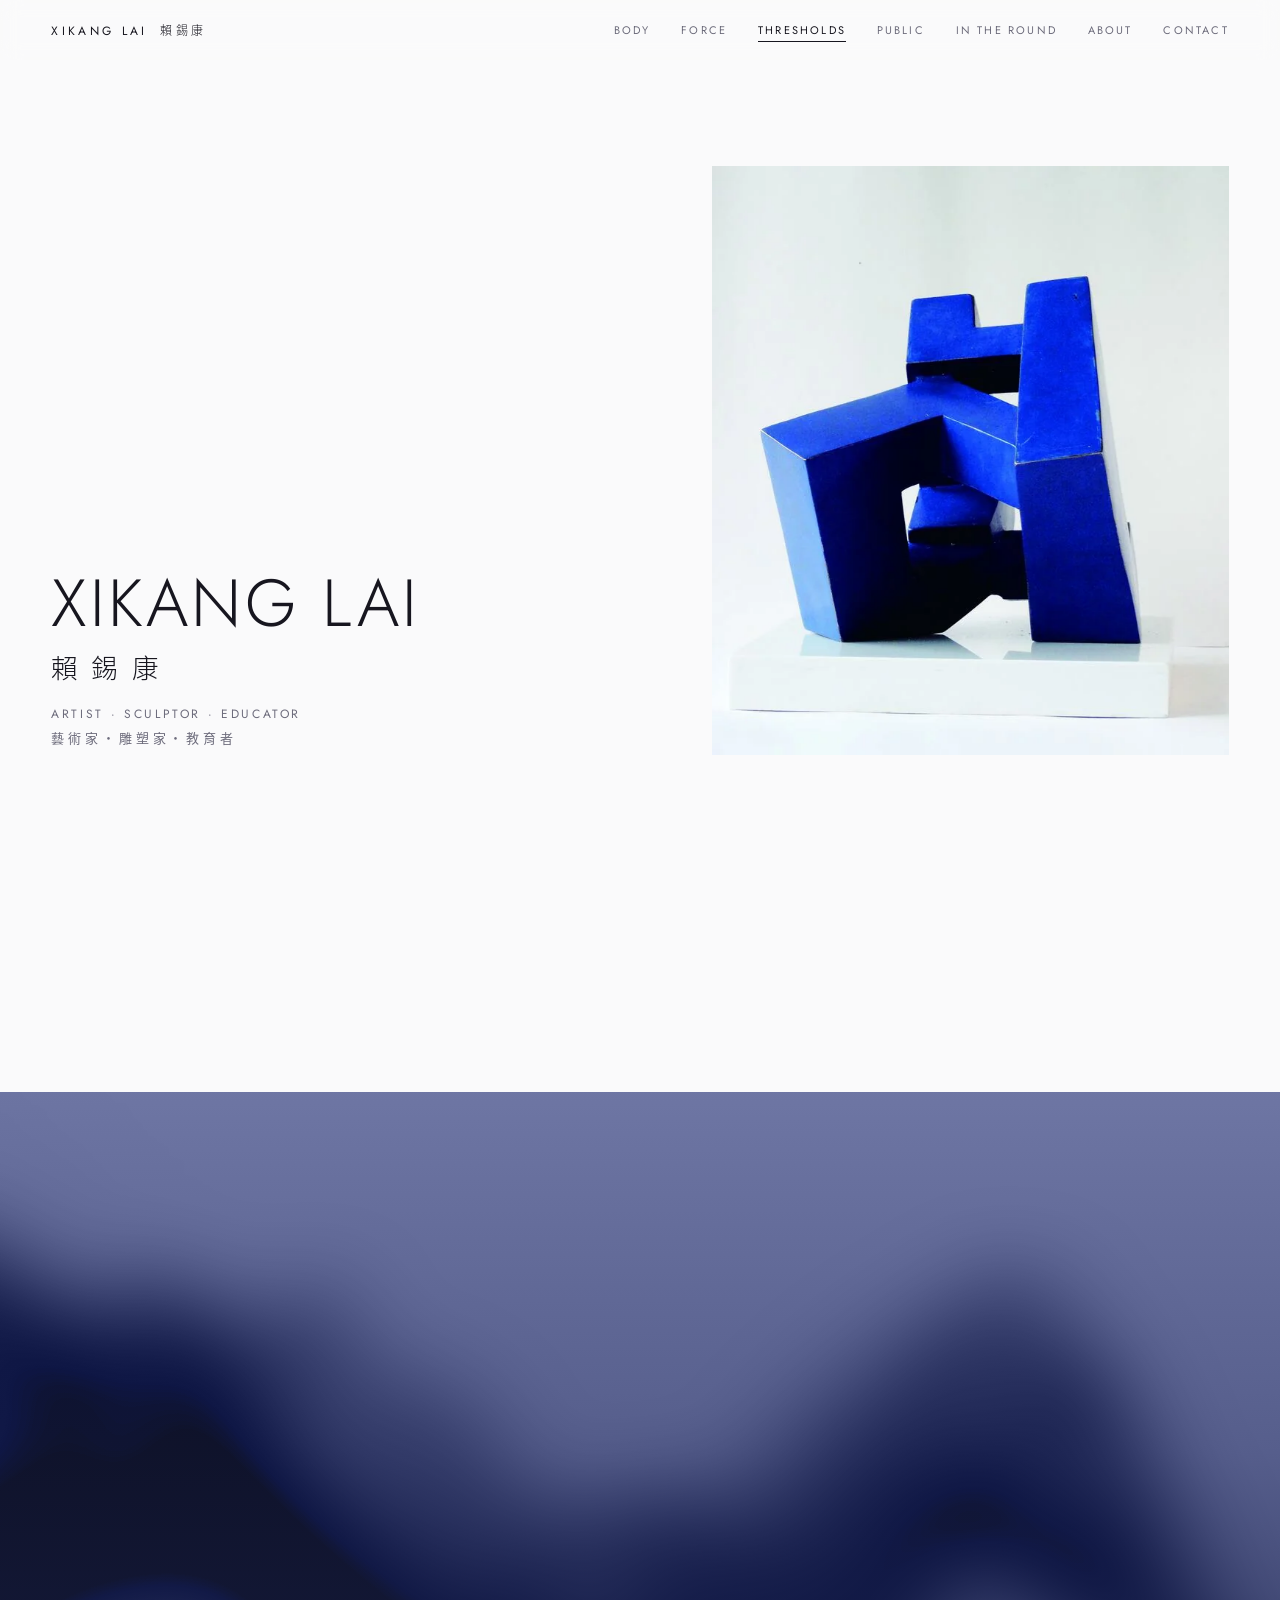
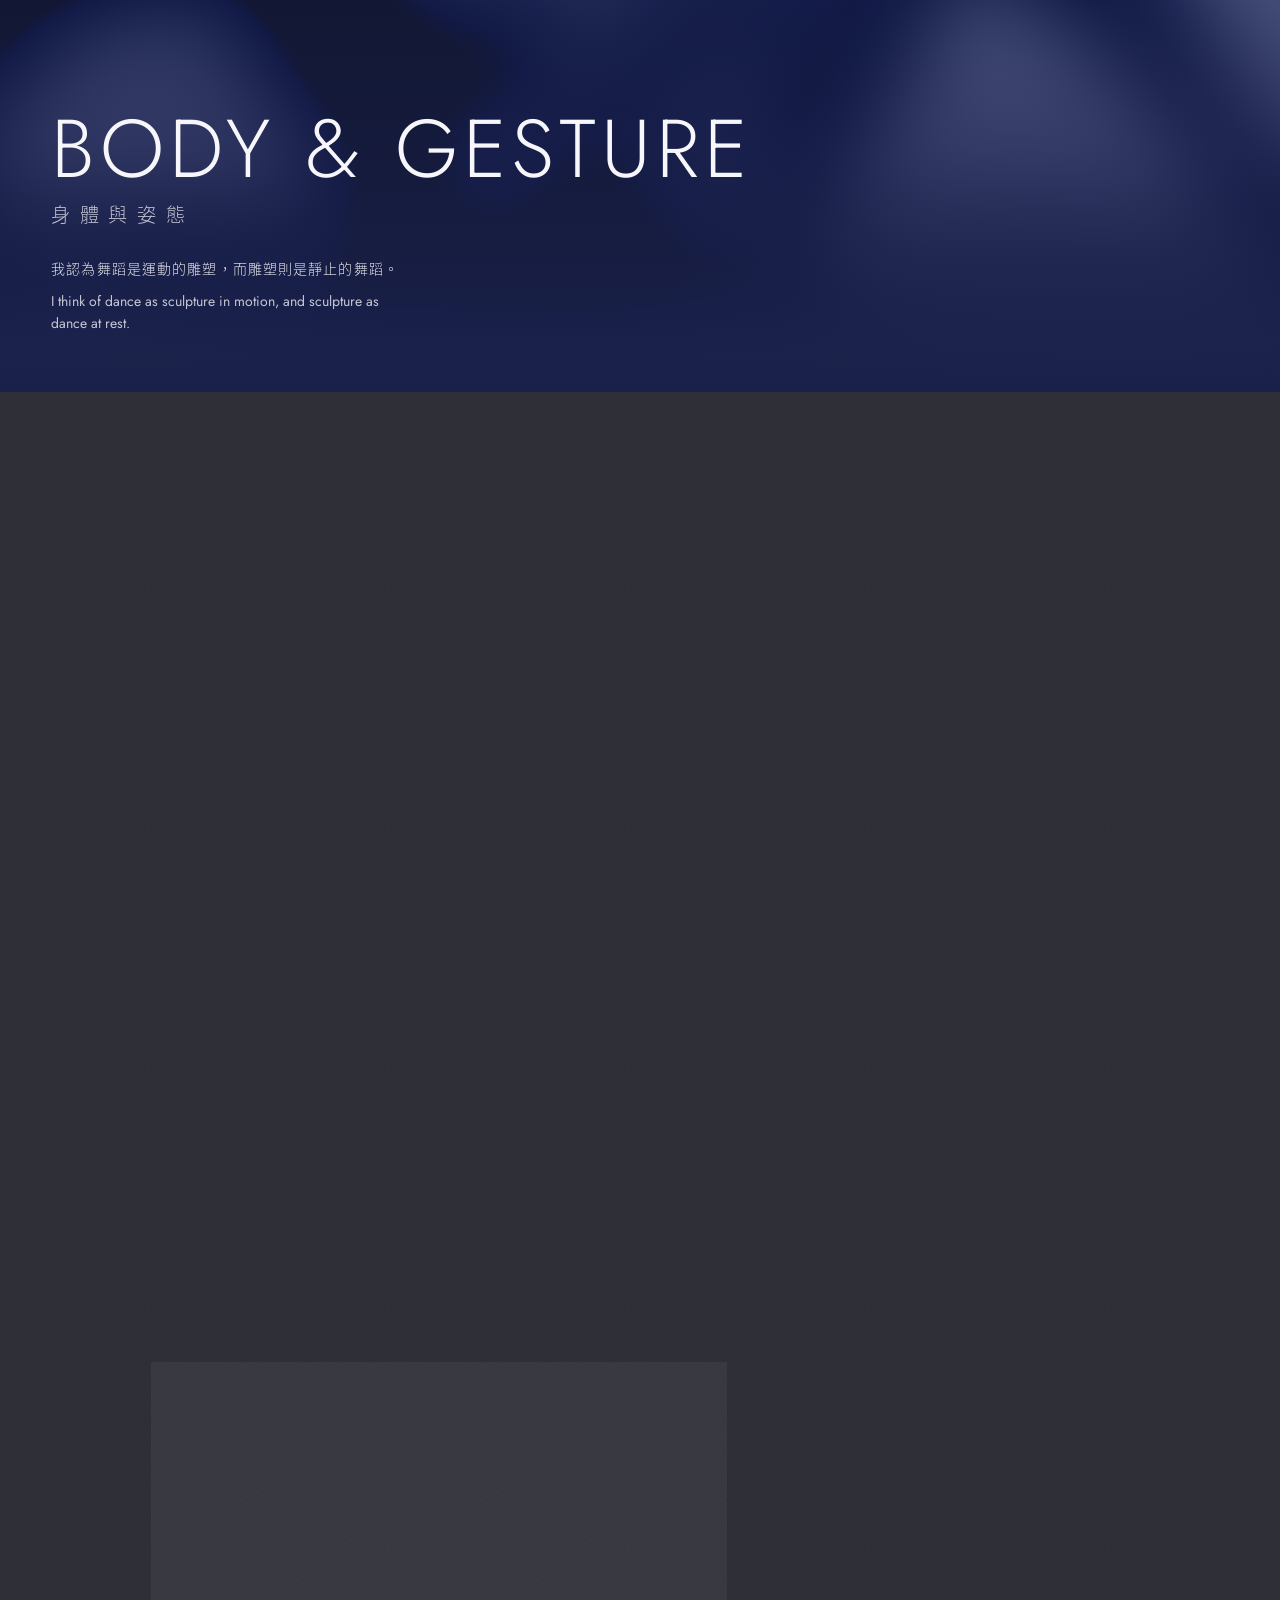
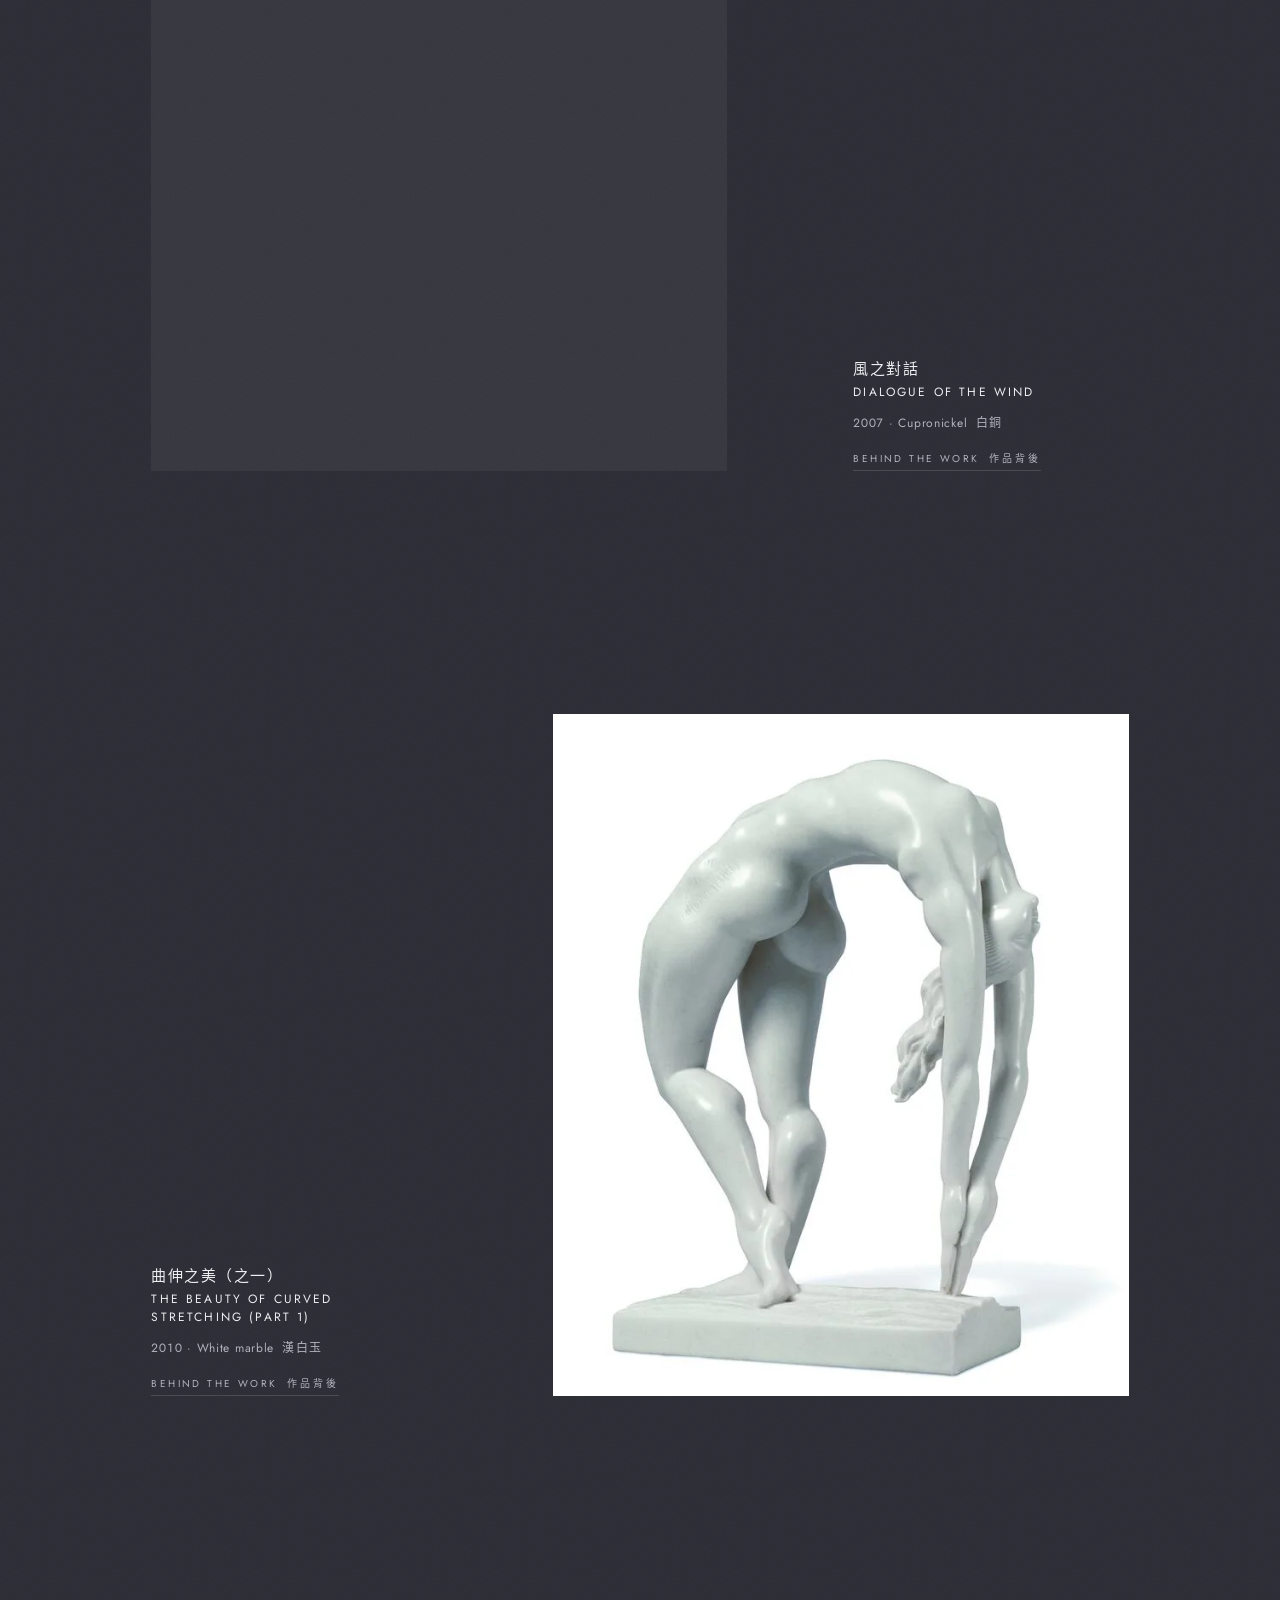
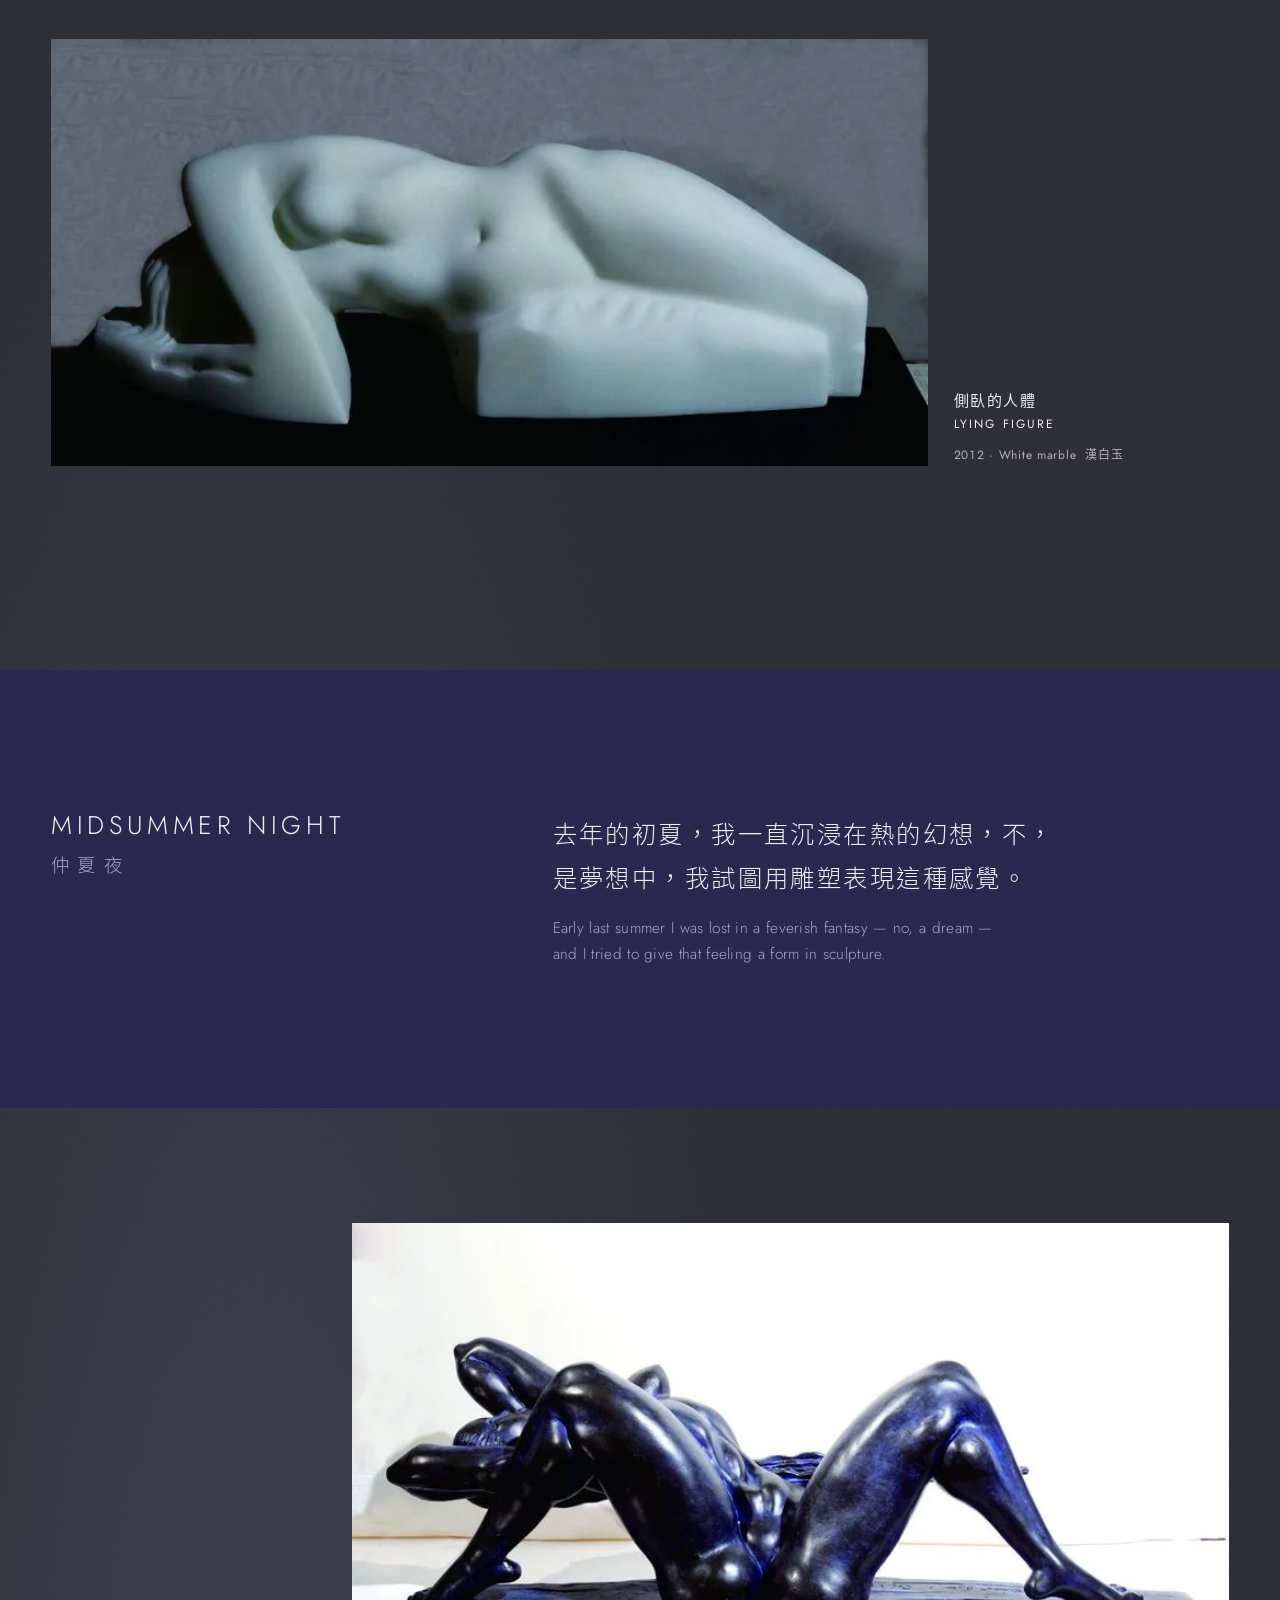
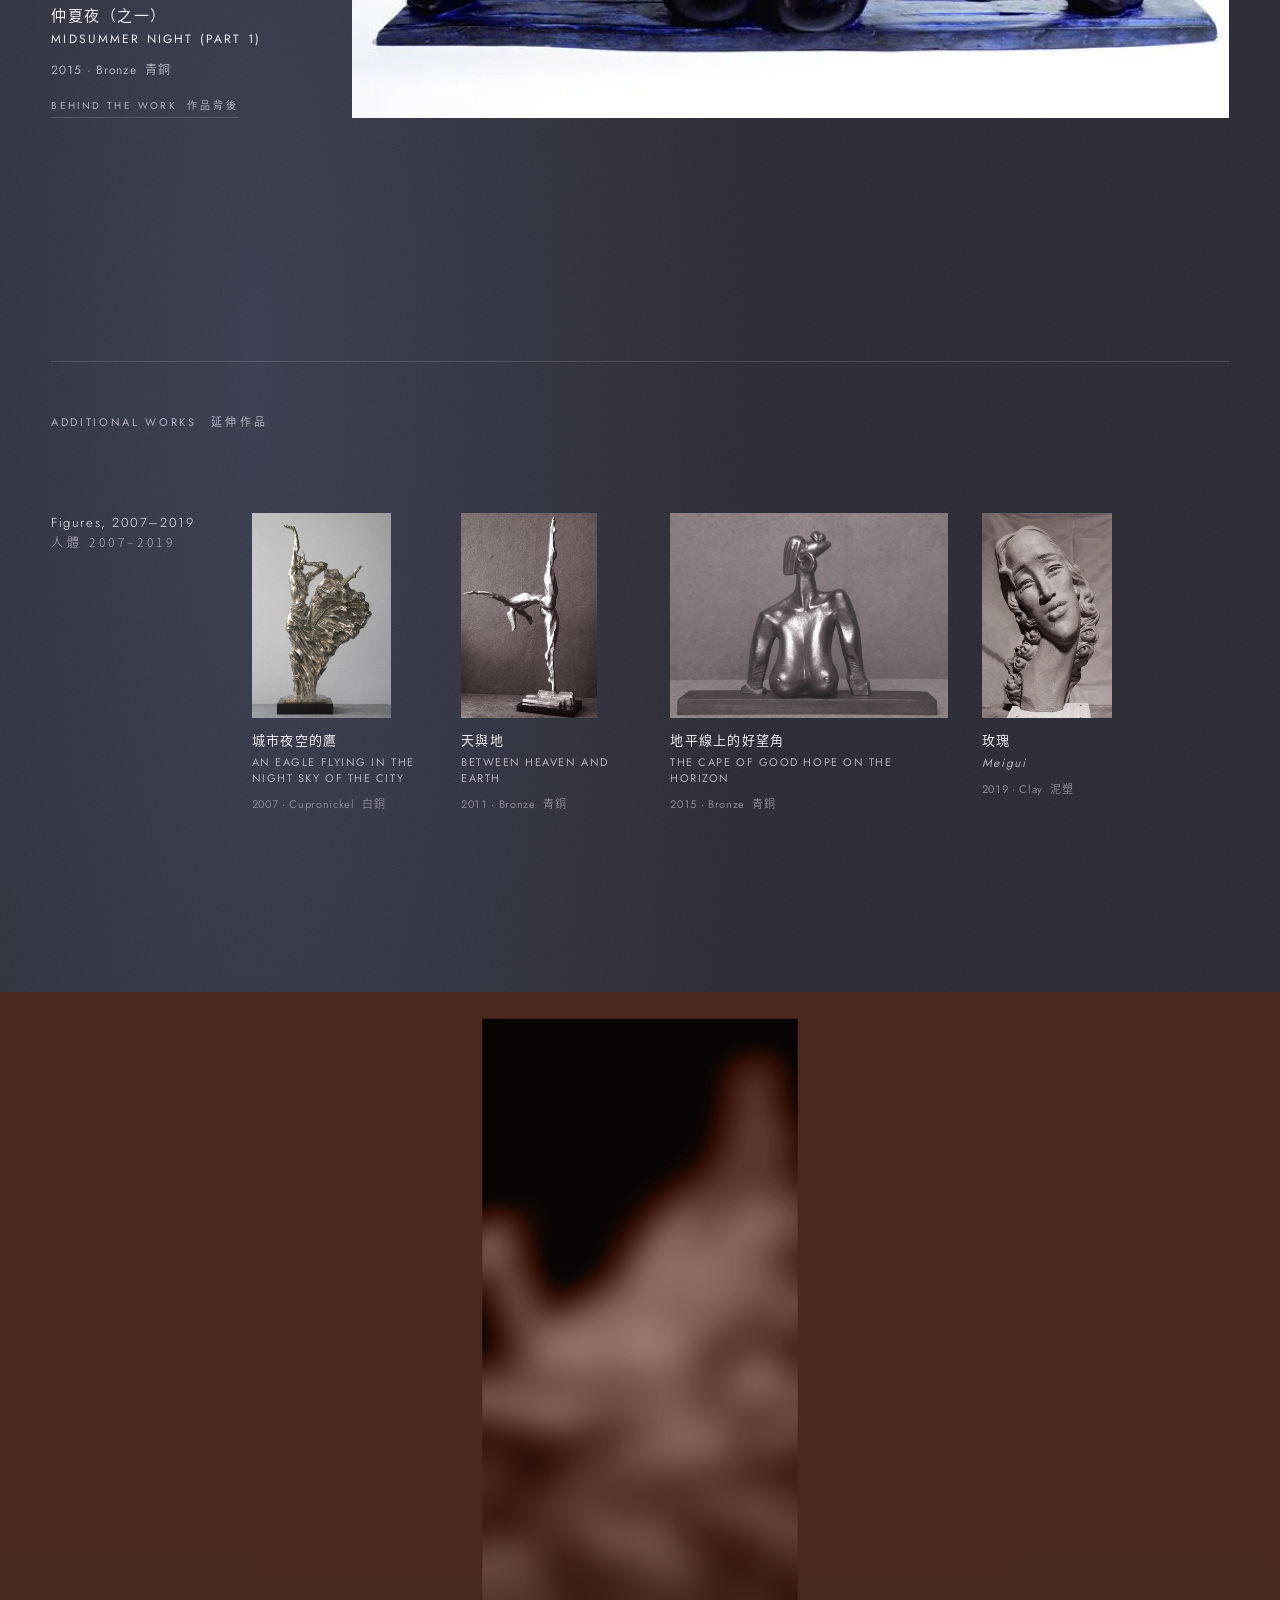
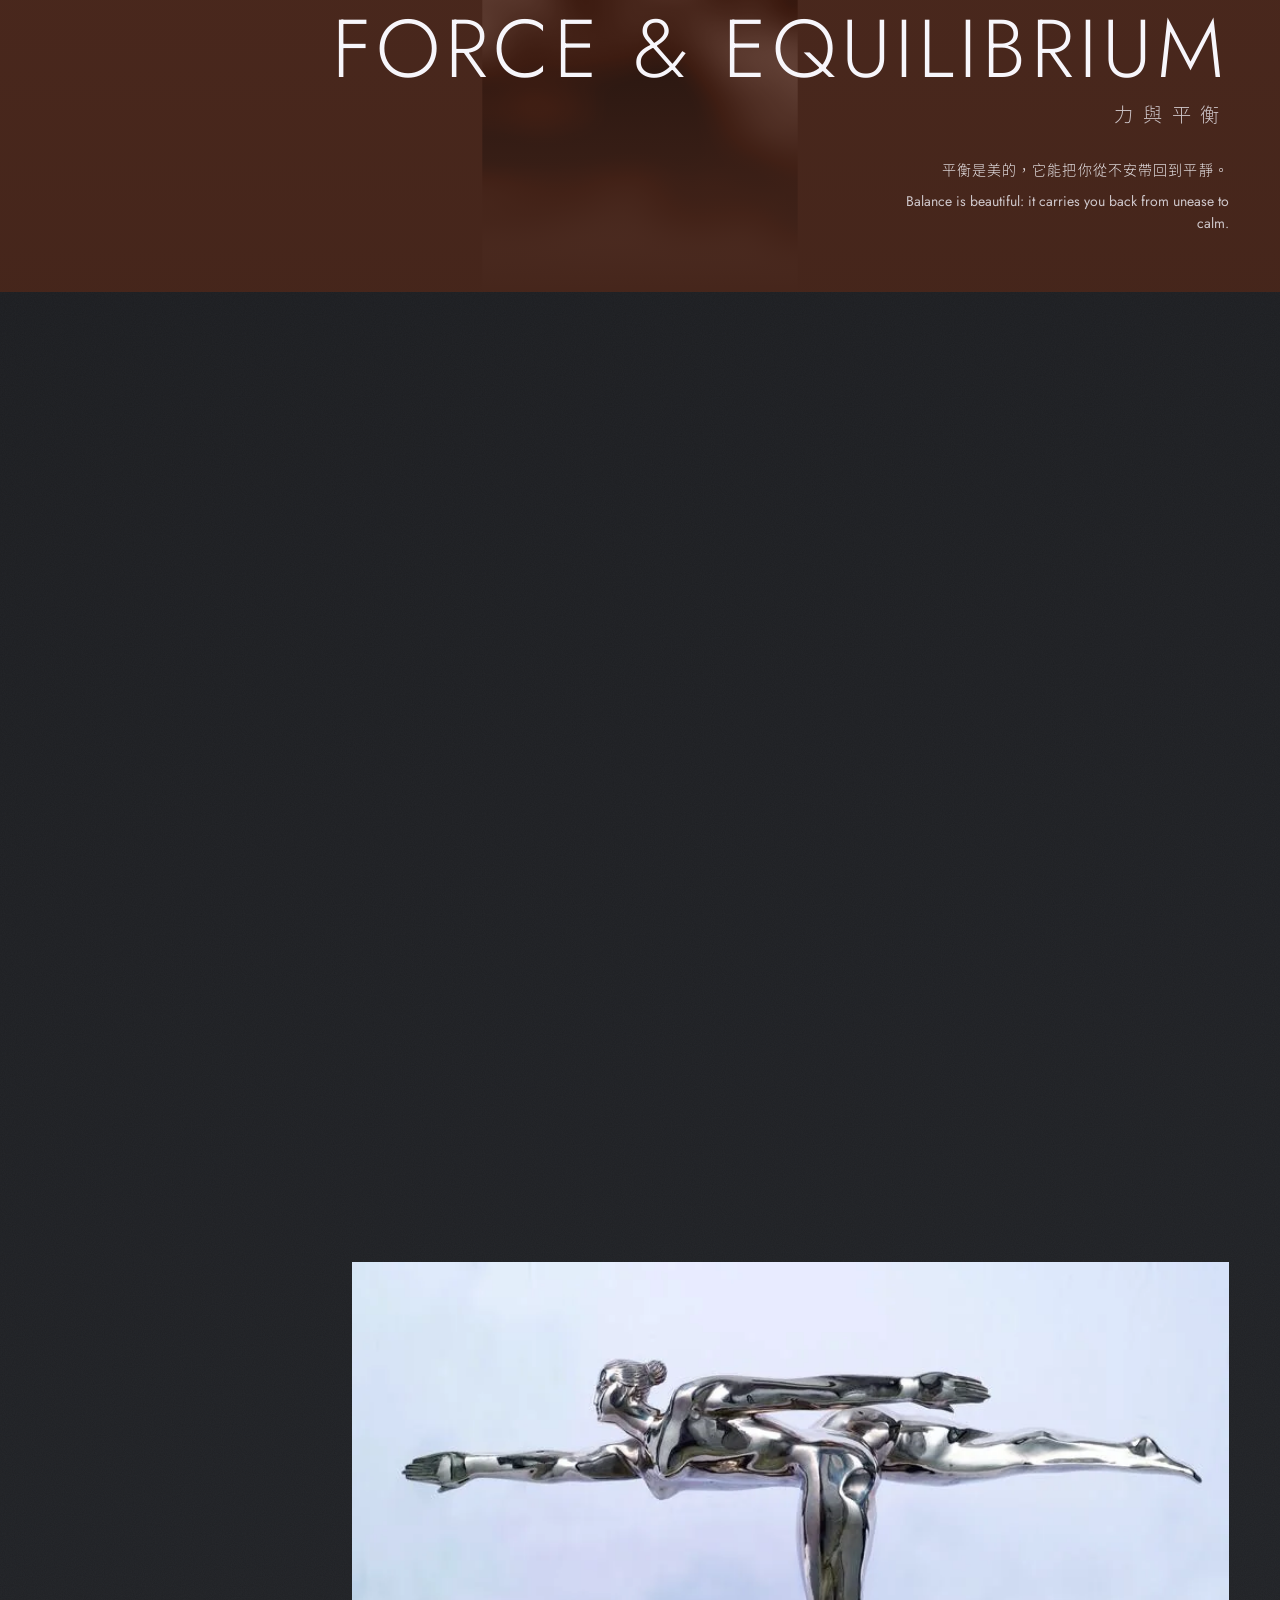
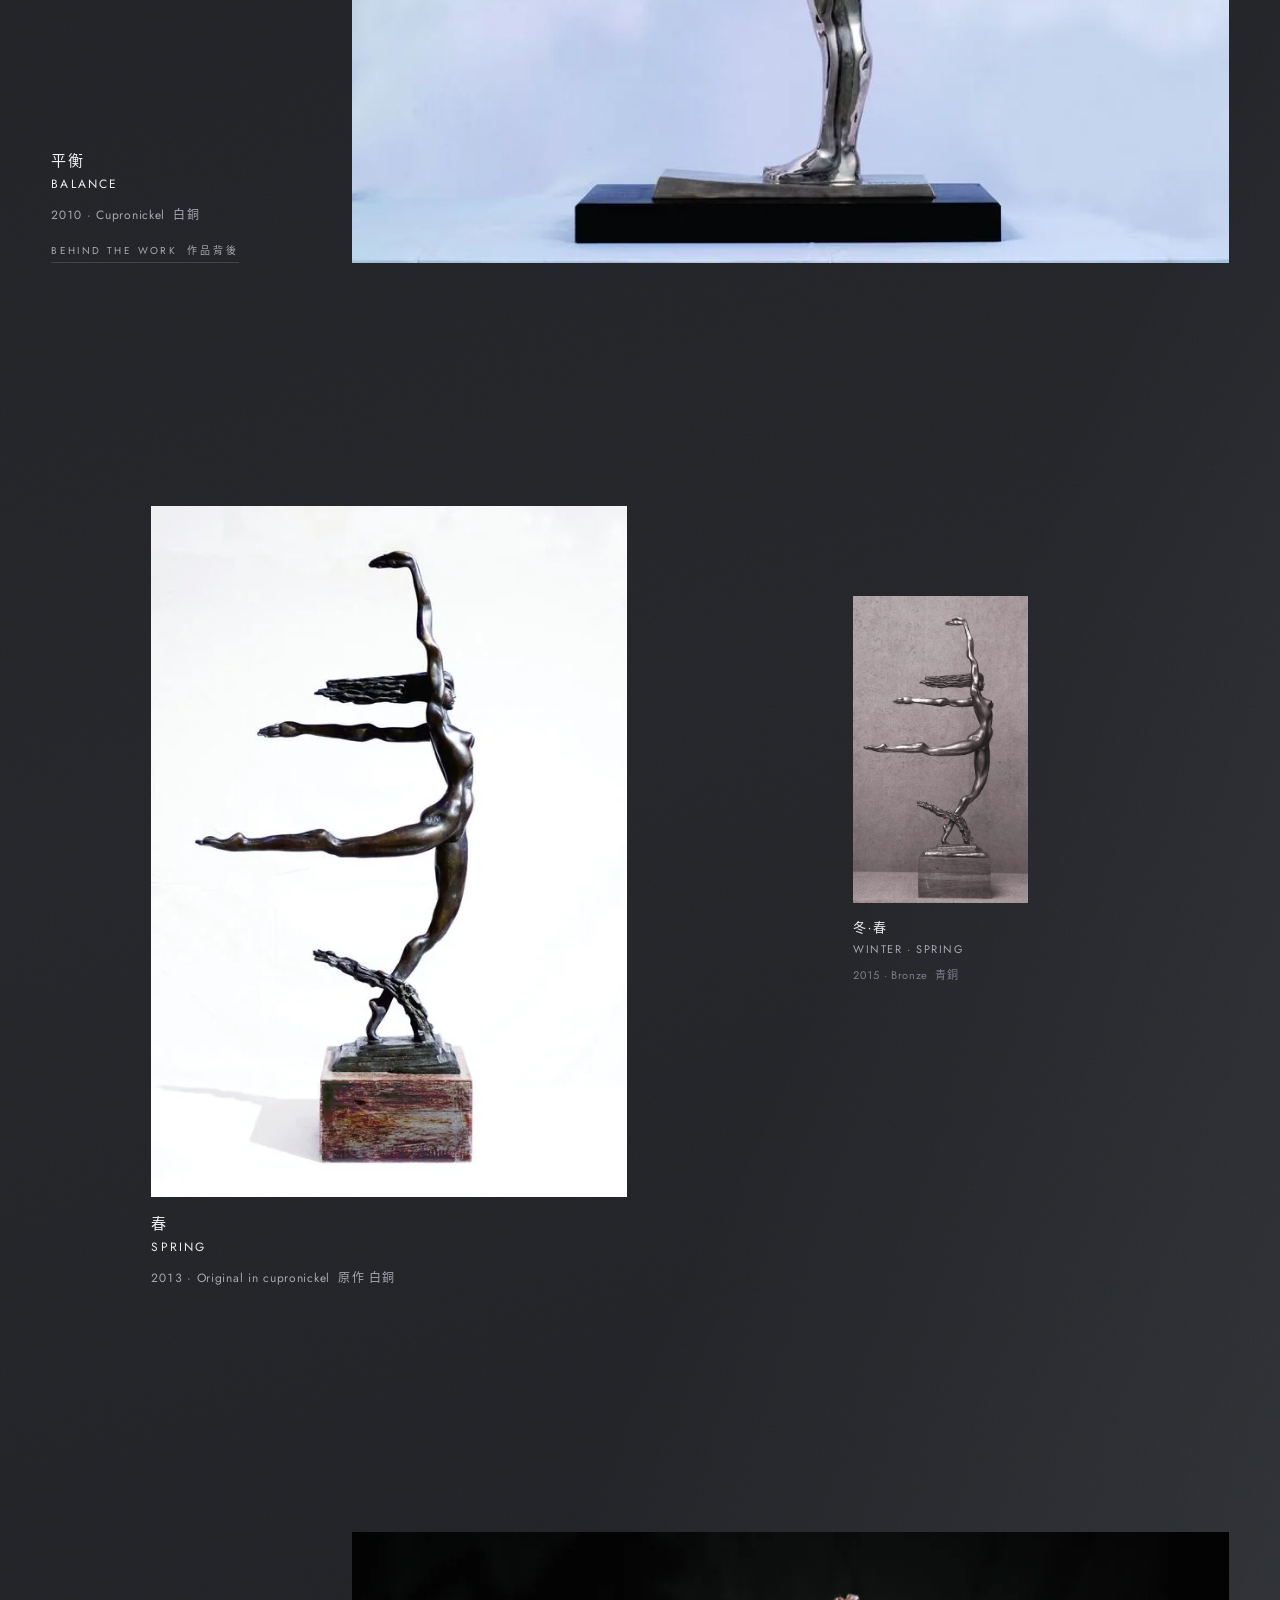
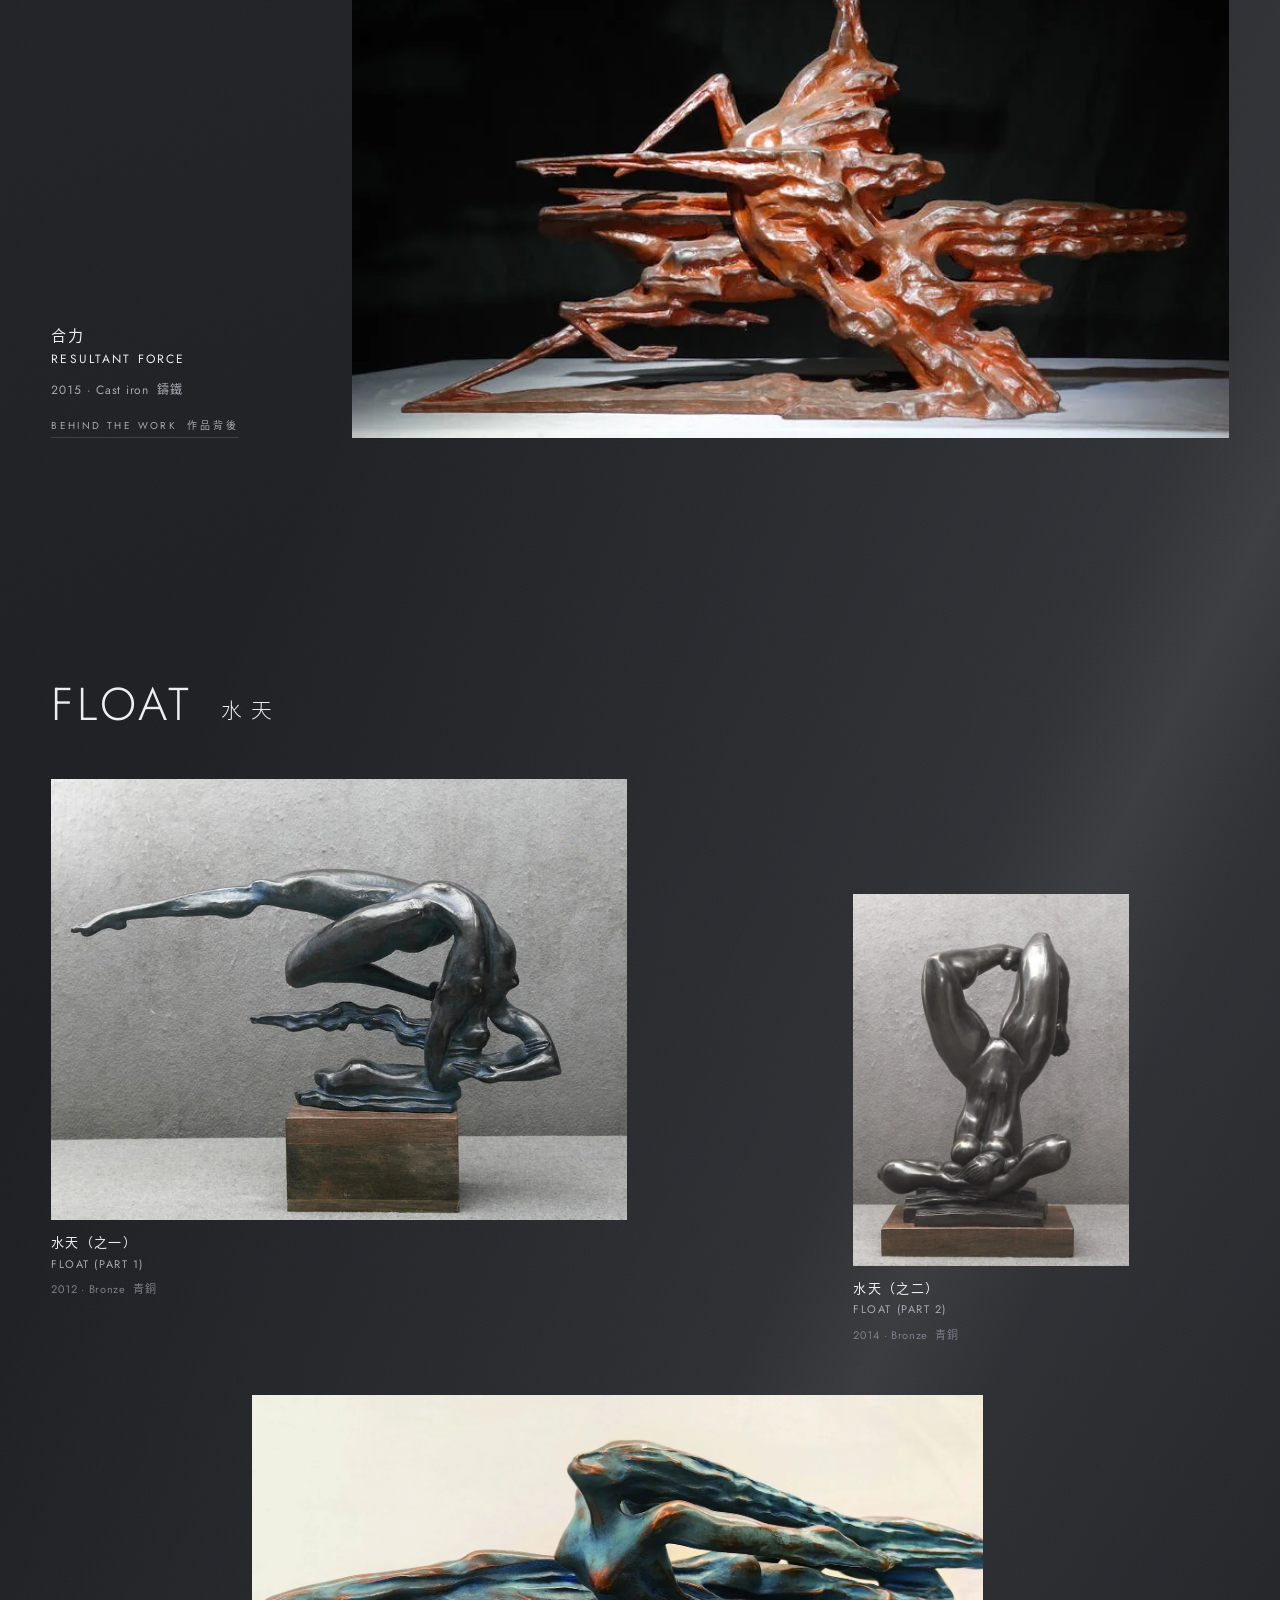
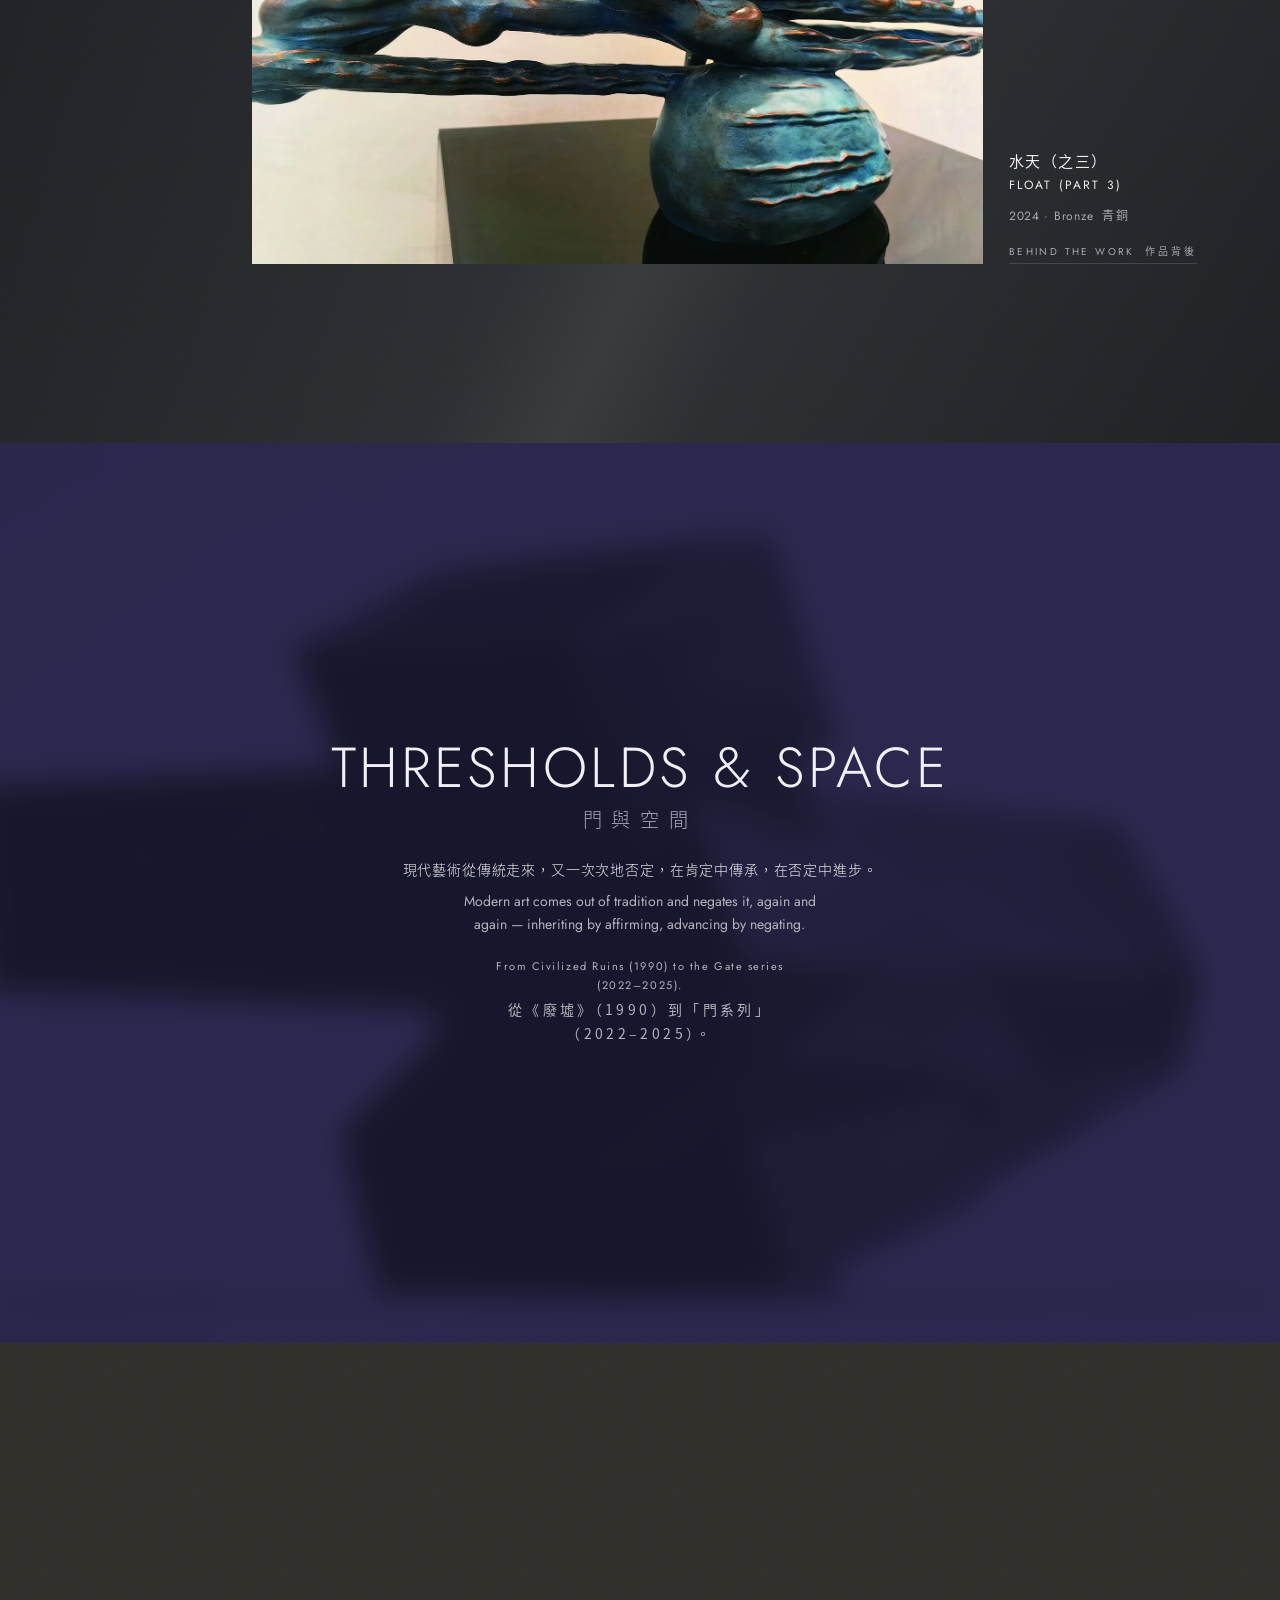
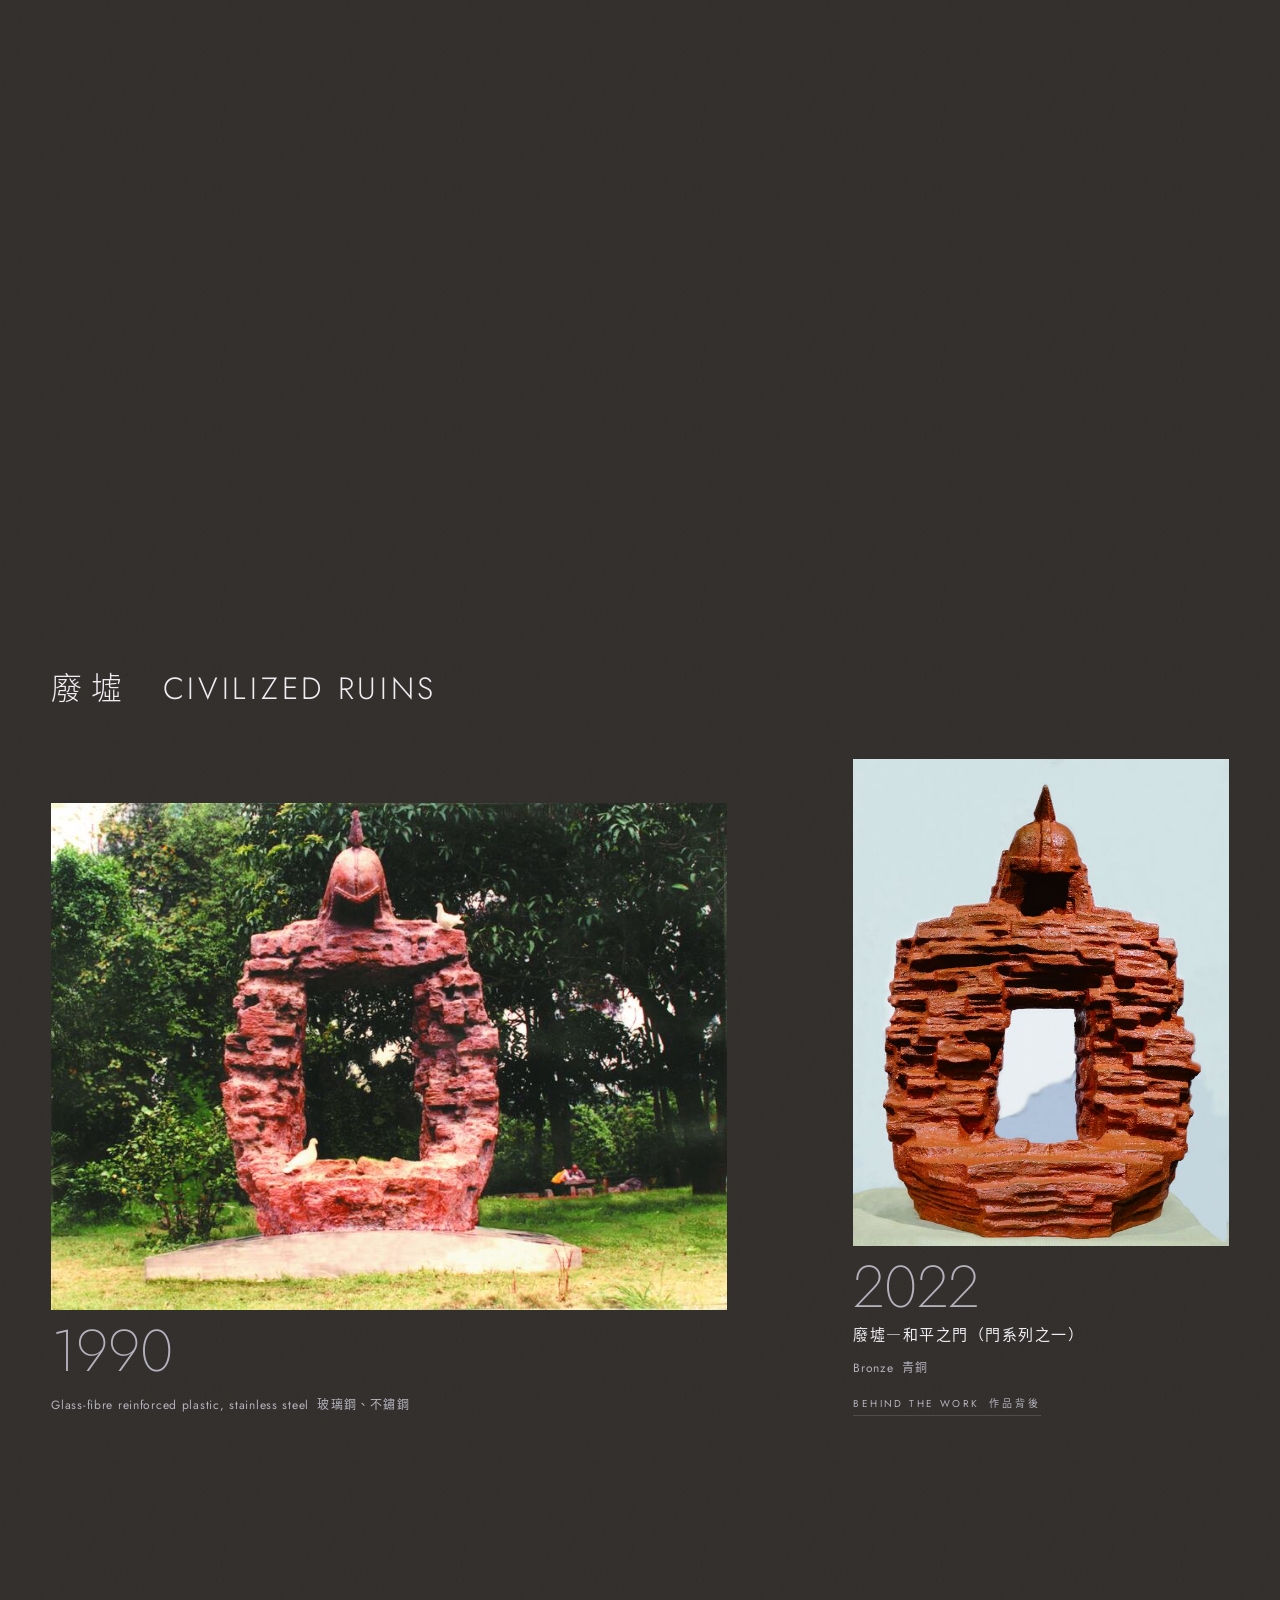
==== commit 68d41b43: "Pages use self-hosted fonts; full view loads HD originals" ====
--- a/public/index.html
+++ b/public/index.html
@@ -16,9 +16,8 @@
 <meta property="og:url" content="https://xikanglai.art/">
 <meta property="og:image" content="https://xikanglai.art/assets/img/gate-of-spirit.jpg">
 <meta name="twitter:card" content="summary_large_image">
-<link rel="preconnect" href="https://fonts.googleapis.com">
-<link rel="preconnect" href="https://fonts.gstatic.com" crossorigin>
-<link rel="stylesheet" href="https://fonts.googleapis.com/css2?family=Jost:wght@200;300;400&family=Noto+Sans+TC:wght@200;300;400&display=swap">
+<link rel="preload" href="assets/fonts/jost-latin-300-normal.woff2" as="font" type="font/woff2" crossorigin>
+<link rel="stylesheet" href="assets/fonts/fonts.css">
 <style>
 /* Layout: four rooms of one exhibition. Works sit off-centre on a 12-column grid with labels beside them;
    each chapter opens with its own spatial composition (left, mirrored right, a navy doorway, a centred close).
@@ -1081,7 +1080,7 @@
 </dialog>
 
 <script>
-const WORKS = [{"id": "dialogue-of-the-wind", "zh": "風之對話", "en": "Dialogue of the Wind", "pinyin": false, "zhonly": false, "year": "2007", "mat": ["Cupronickel", "白銅"], "size": "83 × 30 × 90 cm", "records": [["China Guardian Guangzhou Winter Auction, 2009", "中國嘉德2009廣州冬季拍賣會"]], "views": ["dialogue-of-the-wind", "dialogue-of-the-wind-b"], "ch": "Body & Gesture · 身體與姿態", "src": "2025 catalogue PDF, pp. 25–26", "story": {"en": "Dialogue of the Wind began as a magazine cover. In 2007 Lai and a colleague from the dancers' association planned a year of covers for Ballet, China's first periodical devoted to the form, each built around a sculpture; this one became \"dancing time and space\". Two dancers twist and stretch through each other — masculine force against feminine softness, flowing form against opened space. Lai wanted the fleeting instant without copying a photograph; his note recalls a line from the Chu Ci's \"Mountain Spirit\" and names Bernini and Maillol as the masters he had in mind. The archive records the first version in stainless steel.", "zh": "《風之對話》起於一組封面。2007年，賴錫康與舞協友人為中國第一本芭蕾專刊《芭蕾》設計全年封面，以雕塑為載體：精靈的起舞《金色的時代》、舞動的時空《風之對話》、排練場的艱辛《釋》、舞蹈人的驕傲《舞者》。作品塑造一對扭動伸展的舞者——雄性的強悍與雌性的柔美，流動的形體與解構的空間。他要抓住稍縱即逝的瞬間，卻刻意避免複製照片；創作筆記引《楚辭．山鬼》「表獨立兮山之上，雲容容兮而在下」，並自述向貝尼尼與馬約爾致敬。檔案記載原作為不鏽鋼。", "cur": false, "src": ["Archive (Conlin 2) 1/P8: artist's note, Oct 2009, and work record", "Bilingual work notes, Dialogue of the Wind (2014 file)", "2025 catalogue, pp. 25–26"], "open": [["The work record lists Ballet 2007, vol. 2; the artist's note speaks of the magazine's third issue.", "作品紀錄載《芭蕾》2007年第2期；創作筆記則稱為第三期封面。"], ["The colleague is named in the note only as 舞協小憬先生.", "筆記中僅稱合作者為「舞協小憬先生」。"]], "quote": {"zh": "雕塑家的價值在於表現出那瞬間美的神韻。", "en": "The sculptor's worth lies in conveying the spirit of that instant of beauty.", "kind": "tr", "by_en": "Xikang Lai, 2009", "by_zh": "賴錫康，2009"}}, "avail": true, "full": ["assets/img/dialogue-of-the-wind.webp", "assets/img/dialogue-of-the-wind-b.webp"], "thumbs": ["assets/img/thumb/dialogue-of-the-wind.webp", "assets/img/thumb/dialogue-of-the-wind-b.webp"]}, {"id": "curved-stretching", "zh": "曲伸之美（之一）", "en": "The Beauty of Curved Stretching (Part 1)", "pinyin": false, "zhonly": false, "year": "2010", "mat": ["White marble", "漢白玉"], "size": "66 × 41 × 21 cm", "records": [["China Guardian Guangzhou Winter Auction, 2010", "中國嘉德2010廣州冬季拍賣會"]], "views": ["curved-stretching"], "ch": "Body & Gesture · 身體與姿態", "src": "2025 catalogue PDF, pp. 27–28", "story": {"en": "A chance visit to a yoga practice gave Lai this figure. He was struck by how far a body could bend and still flow, and saw in the backbend an arch — an \"inverted arch\" that a bridge achieves only with difficulty and a person only beyond the limit. For him the pose held a paradox: stretched to the extreme, the body curves; curved to the extreme, it stretches. His note turns to the Daodejing — \"being and non-being give rise to each other\", \"what is bent becomes whole\" — as the inner law of things. Carved in white marble, the arch is at once structure and breath.", "zh": "一次偶然觀看瑜伽練習，賴錫康為人體的柔韌與舒展所折服。他在背弓的姿態裡看見一座拱橋——「倒拱」：橋造成這樣已屬不易，人做到這樣，卻是越過極限、又舒展到極點。曲與伸在此互為因果；他由此想到《道德經》「有無相生，難易相成」與「曲則全，枉則正」，視之為萬物的內在關係。漢白玉讓這道弧線同時是結構，也是呼吸。", "cur": false, "src": ["Archive (Conlin 2) 3/P26: artist's note, 29 Oct 2010", "Bilingual work notes, 曲伸之美 (2014 file)", "2025 catalogue, pp. 27–28"], "open": [["The archive's English title is Stretching to the Extreme; the site follows the catalogue.", "檔案英文題名為 Stretching to the Extreme；本站依畫冊題名。"]], "quote": {"zh": "這是伸極而曲，或是曲極而伸吧。", "en": "Stretched to the extreme, it curves — or curved to the extreme, it stretches.", "kind": "tr", "by_en": "Xikang Lai, 2010", "by_zh": "賴錫康，2010"}}, "avail": true, "full": ["assets/img/curved-stretching.webp"], "thumbs": ["assets/img/thumb/curved-stretching.webp"]}, {"id": "lying-figure", "zh": "側臥的人體", "en": "Lying Figure", "pinyin": false, "zhonly": false, "year": "2012", "mat": ["White marble", "漢白玉"], "size": null, "records": [["Huayi International Taozhen Auction, 2012", "華藝國際2012淘珍拍賣會"]], "views": ["lying-figure-b", "lying-figure"], "ch": "Body & Gesture · 身體與姿態", "src": "2025 catalogue PDF, pp. 29–30; Artist archive (Conlin 2): 5/P63", "story": null, "avail": true, "full": ["assets/img/lying-figure-b.webp", "assets/img/lying-figure.webp"], "thumbs": ["assets/img/thumb/lying-figure-b.webp", "assets/img/thumb/lying-figure.webp"]}, {"id": "midsummer-night", "zh": "仲夏夜（之一）", "en": "Midsummer Night (Part 1)", "pinyin": false, "zhonly": false, "year": "2015", "mat": ["Bronze", "青銅"], "size": "62 × 22 × 25 cm", "records": [], "views": ["midsummer-night"], "ch": "Body & Gesture · 身體與姿態", "src": "2025 catalogue PDF, p. 32", "story": {"en": "Midsummer Night grew out of a heatwave. Lai read of university students in one of China's \"furnace\" cities who, with no air-conditioning, carried their bedding onto the roof to sleep in the wind. The images brought two unrelated works to mind — Shakespeare's A Midsummer Night's Dream and the film Life Is Beautiful — and with them the thought that people meet misfortune with optimism rather than complaint. He deconstructed the figure into a pose no real body holds, \"a contradiction of compression and opening\", and anticipated that some would find it excessive. The Beijing writer Chen Yuan, its first viewer, saw not a delicate nude but a female body with strength within its charm.", "zh": "《仲夏夜》源於一個特別早、也特別熱的夏天。賴錫康讀到報道：「火爐」城市的大學生在沒有空調的夜裡捲起鋪蓋，跑到樓頂與風對話。他腦海中竟同時浮現莎士比亞的《仲夏夜》與電影《美麗人生》——命運總把人和事安排得陰差陽錯，正因如此才有了故事。他以解構的方式，把現實中不存在的動態構造成「擠壓與開發的矛盾體」，也坦言或有人覺得動態過了。北京作家陳援是此作的第一位讀者，他看到的不是纖柔婀娜的女人體，而是「嫵媚中也有力度的女性身軀」。", "cur": false, "src": ["Archive (Conlin 2) 3/P30: artist's note, 12 Nov 2015", "Chen Yuan, \"On reading Midsummer Night\", 28 Nov 2015 (same folder)", "2025 catalogue, pp. 31–32"], "open": [["The note, written in November 2015, places the heatwave in the previous early summer; the work is dated 2015.", "筆記寫於2015年11月，稱熱浪發生於「去年的初夏」；作品年份記為2015。"]], "quote": {"zh": "或許您會從我的這件雕塑中體味到去年仲夏的那個夜晚——人與自然的對話。", "en": "Perhaps in this sculpture you will sense last year's midsummer night — a dialogue between people and nature.", "kind": "tr", "by_en": "Xikang Lai, 2015", "by_zh": "賴錫康，2015"}}, "avail": true, "full": ["assets/img/midsummer-night.webp"], "thumbs": ["assets/img/thumb/midsummer-night.webp"]}, {"id": "eagle-city-night", "zh": "城市夜空的鷹", "en": "An Eagle Flying in the Night Sky of the City", "pinyin": false, "zhonly": false, "year": "2007", "mat": ["Cupronickel", "白銅"], "size": null, "records": [], "views": ["eagle-city-night"], "ch": "Body & Gesture · 身體與姿態", "src": "Artist archive (Conlin 2): 2/P15 and bilingual work notes", "story": {"en": "Lai paired this figure with a short prose poem, dated April 2010. It looks down on a city at night: neon breaking like surf over a forest of steel and concrete, roads like a spider's web along which prosperity flows and then abruptly stops, joy and sorrow, noise and loneliness. In that sky a dancer moves — \"the lone eagle of the city's night\" — who wants to throw off the rising heat and recover a free spirit, and a free city. The cupronickel body, all upward reach, is the poem's single image.", "zh": "賴錫康為這件作品寫了一首短詩，署於2010年4月。詩從夜空俯瞰城市：霓虹燈璀璨的浪花翻滾在鋼筋混凝土的森林，蛛網一樣的道路任繁華與榮耀流淌，時而又戛然而止；有歡樂也有哀愁，有喧囂也有寂寞。夜空中一位舞者翩翩起舞——「這都市夜空裡孤獨的鷹」，要掙脫熱浪，找回自由的精神與自由的城市。白銅人體向上伸展，正是詩中唯一的意象。", "cur": false, "src": ["Bilingual work notes, 城市夜空的鷹 (2012/2014 files)"], "open": [], "quote": {"zh": "她要掙脫這熱浪找回那自由的精神，", "en": "She would break free of the heat and find that free spirit again —", "kind": "tr", "by_en": "Xikang Lai, 2010", "by_zh": "賴錫康，2010"}}, "avail": true, "full": ["assets/img/eagle-city-night.webp"], "thumbs": ["assets/img/thumb/eagle-city-night.webp"]}, {"id": "heaven-earth", "zh": "天與地", "en": "Between Heaven and Earth", "pinyin": false, "zhonly": false, "year": "2011", "mat": ["Bronze", "青銅"], "size": null, "records": [["Private collection", "私人收藏"]], "views": ["heaven-earth"], "ch": "Body & Gesture · 身體與姿態", "src": "Artist archive (Conlin 2): 1/P11 and bilingual work notes", "story": {"en": "Lai answered this figure with a poem of his own, dated 23 April 2011 and written in Chinese with his own English version. It moves between the two poles of the title: an eagle rising straight into the clouds, a drop of spring water throwing itself to the ground to feel the earth's broad heart. The speaker opens his arms to the world, stands upright between the vast sky and the boundless wilderness, and looks for an ideal country where happiness replaces hardship, fairness replaces injustice, and truth replaces absurdity. The dancer's long vertical line is drawn between those two poles.", "zh": "賴錫康以一首自作的詩回應這件作品，署於2011年4月23日，並附自譯英文。詩在題目的兩極之間往返：雄鷹直上雲天，在無邊的天際翱翔；甘泉撲向大地，感受泥土寬廣的胸懷。詩人敞開心扉、展開雙臂，挺立在遼闊的蒼穹與無邊的曠野，尋找理想的國度——用幸福代替苦難，用公正代替不平，用真理代替荒謬。舞者修長的垂直線，正拉在天與地之間。", "cur": false, "src": ["Archive (Conlin 2) 1/P12: poem, 23 Apr 2011", "Bilingual work notes, 天與地 (2014 file)"], "open": [], "quote": {"zh": "如果我是一隻雄鷹，我要直上雲天，在那無邊的天際翱翔。", "en": "If I was an eagle / I would fly / fly high up in the sky", "kind": "artist", "by_en": "Xikang Lai, 2011 (his own English)", "by_zh": "賴錫康，2011（自譯）"}}, "avail": true, "full": ["assets/img/heaven-earth.webp"], "thumbs": ["assets/img/thumb/heaven-earth.jpg"]}, {"id": "cape-good-hope", "zh": "地平線上的好望角", "en": "The Cape of Good Hope on the Horizon", "pinyin": false, "zhonly": false, "year": "2015", "mat": ["Bronze", "青銅"], "size": null, "records": [["Private collection", "私人收藏"]], "views": ["cape-good-hope", "cape-good-hope-b"], "ch": "Body & Gesture · 身體與姿態", "src": "Artist archive (Conlin 2): 2/P21", "story": null, "avail": true, "full": ["assets/img/cape-good-hope.webp", "assets/img/cape-good-hope-b.webp"], "thumbs": ["assets/img/thumb/cape-good-hope.webp", "assets/img/thumb/cape-good-hope-b.webp"]}, {"id": "rose", "zh": "玫瑰", "en": "Meigui", "pinyin": true, "zhonly": false, "year": "2019", "mat": ["Clay", "泥塑"], "size": "H 48 cm", "records": [], "views": ["rose"], "ch": "Body & Gesture · 身體與姿態", "src": "Artist archive (Conlin 2): 5/P58", "story": null, "avail": true, "full": ["assets/img/rose.webp"], "thumbs": ["assets/img/thumb/rose.webp"]}, {"id": "balance", "zh": "平衡", "en": "Balance", "pinyin": false, "zhonly": false, "year": "2010", "mat": ["Cupronickel", "白銅"], "size": null, "records": [["Excellence Award for Sculpture Design, 16th Asian Games, 2010", "第十六屆亞洲運動會雕塑設計優秀獎，2010"]], "views": ["balance"], "ch": "Force & Equilibrium · 力與平衡", "src": "2025 catalogue PDF, p. 34; artist CV", "story": {"en": "Lai's note on Balance begins with fear. Years ago, near a mountain summit, he and his friends had to recross a narrow stone bridge as storm clouds closed in; some hurried, some all but crawled, and halfway over he felt his heart leave his body and fall. Against that memory he set lighter ones — walking kerbs and parking rails with children who laughed at every wobble — and the slow control of yoga, in which he sensed a strength \"no less than Muhammad Ali's\". The cupronickel figure holds that tension at rest. The design received the Excellence Award for Sculpture Design for the 16th Asian Games (Guangzhou, 2010).", "zh": "賴錫康談《平衡》，先從恐懼說起。多年前他與友人登山，峰頂附近一座石板橋連結兩峰；風雲驟至，眾人站上橋頭便發暈，有人快步走過，有人幾乎是爬過去的。他只記得走到中間時，「心好像已經離開了身體掉到橋下去了」。與之相對的，是陪孩子走護欄、花基的樂趣，以及瑜伽在舒緩節奏中達到的平衡——他從中感到的力量「不亞於拳王阿里」。白銅人體把這份張力凝定為靜。此設計獲第十六屆亞洲運動會（2010，廣州）雕塑設計優秀獎。", "cur": false, "src": ["Archive (Conlin 2) 2/P14: artist's notes (draft and May 2012 version)", "Bilingual work notes, 平衡 (2014 file)", "2025 catalogue, p. 34; artist CV"], "open": [["The note names the mountain as 南岳恒山, which conflates two different peaks (Nanyue is Mount Heng 衡山); the site does not name it.", "筆記稱「南岳恒山」，南嶽應為衡山，與北嶽恒山相混，故本站不列山名。"]], "quote": {"zh": "只有平靜的內心才會生起智慧，並滋養出無懼和力量。", "en": "Only a calm mind gives rise to wisdom, and nourishes fearlessness and strength.", "kind": "tr", "by_en": "Xikang Lai, 2012", "by_zh": "賴錫康，2012"}}, "avail": true, "full": ["assets/img/balance.webp"], "thumbs": ["assets/img/thumb/balance.webp"]}, {"id": "spring", "zh": "春", "en": "Spring", "pinyin": false, "zhonly": false, "year": "2013", "mat": ["Original in cupronickel", "原作 白銅"], "size": "36 × 12 × 65 cm", "records": [["Huayi International Spring Auction, 2014", "華藝國際2014春季拍賣會"], ["Asia Sculpture Annual Exhibition, Guangzhou, 2013", "亞洲雕塑年度展覽，廣州，2013"]], "views": ["spring"], "ch": "Force & Equilibrium · 力與平衡", "src": "2025 catalogue PDF, pp. 19–20; artist CV", "story": null, "avail": true, "full": ["assets/img/spring.webp"], "thumbs": ["assets/img/thumb/spring.webp"]}, {"id": "winter-spring", "zh": "冬·春", "en": "Winter · Spring", "pinyin": false, "zhonly": false, "year": "2015", "mat": ["Bronze", "青銅"], "size": null, "records": [["Private collection", "私人收藏"]], "views": ["winter-spring"], "ch": "Force & Equilibrium · 力與平衡", "src": "Artist archive (Conlin 2): 2/P17", "story": {"en": "Filed with this work in the artist's archive is a single line from Shelley's \"Ode to the West Wind\": \"If Winter comes, can Spring be far behind?\" The title's two seasons, joined by a single dot, hold that turn from one to the other.", "zh": "藝術家檔案中與此作同存的，只有雪萊〈西風頌〉的一句詩：「If Winter comes, can Spring be far behind?」（冬天來了，春天還會遠嗎？）。題名中的兩個季節以一點相連，正是由此及彼的轉折。", "cur": false, "src": ["Archive (Conlin 2) 2/P18: 雪萊的詩：西風"], "open": [["The relationship of the line to the work is inferred from where it is filed.", "此句與作品的關係係依檔案歸檔位置推斷。"]], "quote": null}, "avail": true, "full": ["assets/img/winter-spring.webp"], "thumbs": ["assets/img/thumb/winter-spring.webp"]}, {"id": "resultant-force", "zh": "合力", "en": "Resultant Force", "pinyin": false, "zhonly": false, "year": "2015", "mat": ["Cast iron", "鑄鐵"], "size": null, "records": [["Huayi International Autumn Auction, 2017", "華藝國際2017秋季拍賣會"], ["Taichung Cross-Strait Sculpture Exhibition, 2018", "2018臺中兩岸雕塑展"], ["Taichung International Invitational Exhibition, 2025", "2025臺中國際邀請展"]], "views": ["resultant-force"], "ch": "Force & Equilibrium · 力與平衡", "src": "2025 catalogue PDF, pp. 17–18", "story": {"en": "Resultant Force is a low, horizontal surge of torn, wind-swept forms in cast iron, every edge driven the same way — a sum of forces rather than a single body. It has travelled for a decade since: to the Taichung Cross-Strait Sculpture Exhibition in 2018 and back to Taichung for the International Invitational in 2025, after passing through Huayi International's autumn auction in 2017. Filed with it in the artist's archive is a classical-style poem, \"Song of the Wild Horse\" by Gao Xuhong, written in Yanji in the winter of 1998; the archive does not say how the poem relates to the sculpture.", "zh": "《合力》以鑄鐵塑造一股低伏、橫向奔湧的力量：撕裂而迎風的形體，每一道邊緣都朝同一方向推進——是諸力之和，而非單一的身體。此後十年，它一路同行：2018年參加臺中兩岸雕塑展，2025年再赴臺中國際邀請展；其間曾於2017年華藝國際秋拍成交。藝術家檔案中與之同存的，是高旭紅1998年冬作於吉林延吉的古體詩〈野馬歌〉；檔案未說明此詩與作品的關係。", "cur": true, "src": ["2025 catalogue, pp. 17–18", "Archive (Conlin 2) 2/P20: \"Song of the Wild Horse\" (Gao Xuhong, 1998)"], "open": [["No artist statement on Resultant Force has been found; the first sentence is a curatorial reading.", "檔案中未見藝術家對《合力》的自述；首句為策展解讀。"]], "quote": null}, "avail": true, "full": ["assets/img/resultant-force.webp"], "thumbs": ["assets/img/thumb/resultant-force.webp"]}, {"id": "float-1", "zh": "水天（之一）", "en": "Float (Part 1)", "pinyin": false, "zhonly": false, "year": "2012", "mat": ["Bronze", "青銅"], "size": "65 × 22 × 33 cm", "records": [["Taichung Cross-Strait Sculpture Exhibition, 2018", "2018臺中兩岸雕塑展"]], "views": ["float-1"], "ch": "Force & Equilibrium · 力與平衡", "src": "Artist archive (Conlin 2): 2/P22; artist CV (2019)", "story": {"en": "Float is the one series the 2025 catalogue introduces with an essay. The Beijing Evening News columnist Chen Yuan described the first Float as a woman's body head-down, folded back almost ninety degrees at the waist, her swept-back hair and one outstretched leg nearly parallel — limbs that show \"not softness, but the strength of the tendons\". He recalled the old saying that woman is like water, and a Mongolian song praising the father as the sky, and wondered whether Lai had fused the two. A decade later, Float (Part 3) draws the same horizontal line out to 95 centimetres, carried over a rounded, wave-lined base.", "zh": "「水天」是2025年畫冊中唯一附有專文的系列。《北京晚報》專欄作家陳援從北京寫道：第一件《水天》是一個頭部向下、腰以下幾近九十度後折的女性人體，後掠的長髮與向後平伸的腿幾成平行；修長的肢體表現的「不是婀娜柔潤，而是肌腱的力度」。他想起「女人如水」之說與蒙古族「父親如天」的頌歌，揣想錫康是否把兩層寓意融匯為一。十年後，《水天（之三）》把同一道水平線拉長至95公分，承托於一個刻有波紋的圓形基座之上。", "cur": false, "src": ["2025 catalogue, p. 23 (\"About Float\", Chen Yuan, bilingual)", "Archive (Conlin 2) 2/P23: 〈水天隨想〉", "2025 catalogue, pp. 21–22"], "open": [["The catalogue's English translation of the essay calls the work \"Water Sky\"; the exhibited English title is Float.", "畫冊英譯專文稱作品為 Water Sky，展覽英文題名則為 Float。"]], "quote": {"zh": "修長的肢體表現的不是婀娜柔潤，而是肌腱的力度。", "en": "The slender limbs express not softness and grace, but the strength of the tendons.", "kind": "tr", "by_en": "Chen Yuan", "by_zh": "陳援"}}, "avail": true, "full": ["assets/img/float-1.webp"], "thumbs": ["assets/img/thumb/float-1.webp"]}, {"id": "float-2", "zh": "水天（之二）", "en": "Float (Part 2)", "pinyin": false, "zhonly": false, "year": "2014", "mat": ["Bronze", "青銅"], "size": null, "records": [["Private collection", "私人收藏"]], "views": ["float-2"], "ch": "Force & Equilibrium · 力與平衡", "src": "Artist archive (Conlin 2): 2/P24; artist CV (2019)", "story": {"en": "Float is the one series the 2025 catalogue introduces with an essay. The Beijing Evening News columnist Chen Yuan described the first Float as a woman's body head-down, folded back almost ninety degrees at the waist, her swept-back hair and one outstretched leg nearly parallel — limbs that show \"not softness, but the strength of the tendons\". He recalled the old saying that woman is like water, and a Mongolian song praising the father as the sky, and wondered whether Lai had fused the two. A decade later, Float (Part 3) draws the same horizontal line out to 95 centimetres, carried over a rounded, wave-lined base.", "zh": "「水天」是2025年畫冊中唯一附有專文的系列。《北京晚報》專欄作家陳援從北京寫道：第一件《水天》是一個頭部向下、腰以下幾近九十度後折的女性人體，後掠的長髮與向後平伸的腿幾成平行；修長的肢體表現的「不是婀娜柔潤，而是肌腱的力度」。他想起「女人如水」之說與蒙古族「父親如天」的頌歌，揣想錫康是否把兩層寓意融匯為一。十年後，《水天（之三）》把同一道水平線拉長至95公分，承托於一個刻有波紋的圓形基座之上。", "cur": false, "src": ["2025 catalogue, p. 23 (\"About Float\", Chen Yuan, bilingual)", "Archive (Conlin 2) 2/P23: 〈水天隨想〉", "2025 catalogue, pp. 21–22"], "open": [["The catalogue's English translation of the essay calls the work \"Water Sky\"; the exhibited English title is Float.", "畫冊英譯專文稱作品為 Water Sky，展覽英文題名則為 Float。"]], "quote": {"zh": "修長的肢體表現的不是婀娜柔潤，而是肌腱的力度。", "en": "The slender limbs express not softness and grace, but the strength of the tendons.", "kind": "tr", "by_en": "Chen Yuan", "by_zh": "陳援"}}, "avail": true, "full": ["assets/img/float-2.webp"], "thumbs": ["assets/img/thumb/float-2.webp"]}, {"id": "float-part-3", "zh": "水天（之三）", "en": "Float (Part 3)", "pinyin": false, "zhonly": false, "year": "2024", "mat": ["Bronze", "青銅"], "size": "95 × 25 × 23 cm", "records": [["Private collection", "私人收藏"]], "views": ["float-part-3"], "ch": "Force & Equilibrium · 力與平衡", "src": "2025 catalogue PDF, p. 22", "story": {"en": "Float is the one series the 2025 catalogue introduces with an essay. The Beijing Evening News columnist Chen Yuan described the first Float as a woman's body head-down, folded back almost ninety degrees at the waist, her swept-back hair and one outstretched leg nearly parallel — limbs that show \"not softness, but the strength of the tendons\". He recalled the old saying that woman is like water, and a Mongolian song praising the father as the sky, and wondered whether Lai had fused the two. A decade later, Float (Part 3) draws the same horizontal line out to 95 centimetres, carried over a rounded, wave-lined base.", "zh": "「水天」是2025年畫冊中唯一附有專文的系列。《北京晚報》專欄作家陳援從北京寫道：第一件《水天》是一個頭部向下、腰以下幾近九十度後折的女性人體，後掠的長髮與向後平伸的腿幾成平行；修長的肢體表現的「不是婀娜柔潤，而是肌腱的力度」。他想起「女人如水」之說與蒙古族「父親如天」的頌歌，揣想錫康是否把兩層寓意融匯為一。十年後，《水天（之三）》把同一道水平線拉長至95公分，承托於一個刻有波紋的圓形基座之上。", "cur": false, "src": ["2025 catalogue, p. 23 (\"About Float\", Chen Yuan, bilingual)", "Archive (Conlin 2) 2/P23: 〈水天隨想〉", "2025 catalogue, pp. 21–22"], "open": [["The catalogue's English translation of the essay calls the work \"Water Sky\"; the exhibited English title is Float.", "畫冊英譯專文稱作品為 Water Sky，展覽英文題名則為 Float。"]], "quote": {"zh": "修長的肢體表現的不是婀娜柔潤，而是肌腱的力度。", "en": "The slender limbs express not softness and grace, but the strength of the tendons.", "kind": "tr", "by_en": "Chen Yuan", "by_zh": "陳援"}}, "avail": true, "full": ["assets/img/float-part-3.webp"], "thumbs": ["assets/img/thumb/float-part-3.webp"]}, {"id": "civilized-ruins-1990", "zh": "廢墟", "en": "Civilized Ruins", "pinyin": false, "zhonly": false, "year": "1990", "mat": ["Glass-fibre reinforced plastic, stainless steel", "玻璃鋼、不鏽鋼"], "size": null, "records": [["Guangzhou Academy of Fine Arts", "廣州美術學院"]], "views": ["civilized-ruins-1990"], "ch": "Thresholds & Space · 門與空間", "src": "Artist archive (Conlin 2): 1/P5 and work notes; 2025 catalogue PDF, p. 6", "story": {"en": "Civilized Ruins was Lai's graduation work at the Guangzhou Academy of Fine Arts in 1990: an arched, crumbling wall carrying the marks of civilisation — oracle-bone script, a line of Shakespeare — beneath a warrior's helmet, with pigeons standing on the ruin like sentries and a curved stainless-steel base sharpening the contrast. A review by Li Gongming in Guangdong Youth Daily (9 September 1992) read it as a work of \"contemplation and questioning\", and noted that the face beneath the helmet, present in the clay sketch, had been hollowed out on the advice of professionals — a change the reviewers regretted. In 2022 Lai returned to the form in bronze; the 2025 catalogue titles it Civilized Ruins — The Gate of Peace, the first of the Gate series.", "zh": "《廢墟》是賴錫康1990年在廣州美術學院的畢業創作：一道拱形頹牆印滿文明進程的轍痕——甲骨文、莎士比亞的名句——上方是武士的頭盔，鴿子在廢墟上走動、佇立如哨兵，不鏽鋼弧形底座更使質感與時代的反差分明。1992年9月9日，李公明在《廣東青年報》的評論中稱之為「默思與追詢」，並指出泥稿中頭盔下原有一副默思的面容，定稿依專業人士建議把臉挖去——評者對此深感可惜。2022年，賴錫康以青銅重回此作；2025年畫冊題為《廢墟—和平之門》，列為「門系列之一」。", "cur": false, "src": ["Archive (Conlin 2): work notes 文明的廢墟 (2012/2014 files), reprinting the 1992 review", "2025 catalogue, pp. 4–6"], "open": [["The 1990 dimensions differ: 280 × 150 × 230 cm (catalogue, Chinese) and 250 × 320 cm (catalogue and archive, English).", "1990年版尺寸記載不一：280×150×230cm（畫冊中文）與250×320cm（畫冊及檔案英文）。"], ["The archive's Chinese title is 文明的廢墟; the catalogue uses 廢墟.", "檔案中文題名為《文明的廢墟》，畫冊作《廢墟》。"]], "quote": {"zh": "在文明的廢墟上反思歷史。", "en": "To reflect on history upon the ruins of civilisation.", "kind": "tr", "by_en": "Li Gongming, 1992", "by_zh": "李公明，1992"}}, "avail": false, "full": ["assets/img/civilized-ruins-1990.webp"], "thumbs": ["assets/img/thumb/civilized-ruins-1990.jpg"]}, {"id": "civilized-ruins", "zh": "廢墟—和平之門（門系列之一）", "en": "Civilized Ruins — The Gate of Peace (Gate Series I)", "pinyin": false, "zhonly": false, "year": "2022", "mat": ["Bronze", "青銅"], "size": "73 × 46 × 98 cm", "records": [["Private collection", "私人收藏"]], "views": ["civilized-ruins"], "ch": "Thresholds & Space · 門與空間", "src": "2025 catalogue PDF, pp. 5–6", "story": {"en": "Civilized Ruins was Lai's graduation work at the Guangzhou Academy of Fine Arts in 1990: an arched, crumbling wall carrying the marks of civilisation — oracle-bone script, a line of Shakespeare — beneath a warrior's helmet, with pigeons standing on the ruin like sentries and a curved stainless-steel base sharpening the contrast. A review by Li Gongming in Guangdong Youth Daily (9 September 1992) read it as a work of \"contemplation and questioning\", and noted that the face beneath the helmet, present in the clay sketch, had been hollowed out on the advice of professionals — a change the reviewers regretted. In 2022 Lai returned to the form in bronze; the 2025 catalogue titles it Civilized Ruins — The Gate of Peace, the first of the Gate series.", "zh": "《廢墟》是賴錫康1990年在廣州美術學院的畢業創作：一道拱形頹牆印滿文明進程的轍痕——甲骨文、莎士比亞的名句——上方是武士的頭盔，鴿子在廢墟上走動、佇立如哨兵，不鏽鋼弧形底座更使質感與時代的反差分明。1992年9月9日，李公明在《廣東青年報》的評論中稱之為「默思與追詢」，並指出泥稿中頭盔下原有一副默思的面容，定稿依專業人士建議把臉挖去——評者對此深感可惜。2022年，賴錫康以青銅重回此作；2025年畫冊題為《廢墟—和平之門》，列為「門系列之一」。", "cur": false, "src": ["Archive (Conlin 2): work notes 文明的廢墟 (2012/2014 files), reprinting the 1992 review", "2025 catalogue, pp. 4–6"], "open": [["The 1990 dimensions differ: 280 × 150 × 230 cm (catalogue, Chinese) and 250 × 320 cm (catalogue and archive, English).", "1990年版尺寸記載不一：280×150×230cm（畫冊中文）與250×320cm（畫冊及檔案英文）。"], ["The archive's Chinese title is 文明的廢墟; the catalogue uses 廢墟.", "檔案中文題名為《文明的廢墟》，畫冊作《廢墟》。"]], "quote": {"zh": "在文明的廢墟上反思歷史。", "en": "To reflect on history upon the ruins of civilisation.", "kind": "tr", "by_en": "Li Gongming, 1992", "by_zh": "李公明，1992"}}, "avail": true, "full": ["assets/img/civilized-ruins.webp"], "thumbs": ["assets/img/thumb/civilized-ruins.jpg"]}, {"id": "gate-of-spirit", "zh": "意志之門（門系列之二）", "en": "The Gate of Spirit (Gate Series II)", "pinyin": false, "zhonly": false, "year": "2025", "mat": ["Stainless steel, carbon lacquer", "不鏽鋼 炭漆"], "size": "50 × 46 × 42 cm", "records": [], "views": ["gate-of-spirit-b", "gate-of-spirit"], "ch": "Thresholds & Space · 門與空間", "src": "2025 catalogue PDF, p. 8", "story": {"en": "The Gate series turns the arch of Civilized Ruins into geometry. Where the 1990 gate was a weathered wall beneath a helmet, the later gates are built from interlocking, hollowed blocks that tilt and shift against their bases, opening voids through their own mass. The 2025 catalogue numbers them as one sequence — the Gates of Peace, Spirit, Awakening and Chaos — and sets the later gates beside the small bronze maquettes from which they grew, so the series reads as thinking in steps: a gate first held in the hand, then realised in steel. The titles move from a public hope to inner states; the forms move from ruin to construction.", "zh": "「門系列」把《廢墟》的拱門化為幾何。1990年的門是頭盔下一道風化的牆；其後的門則由相互咬合、中空的方塊構成，在底座上傾斜錯動，於自身體量中打開虛空。2025年畫冊把它們編為同一序列——和平之門、意志之門、覺醒之門、混沌之門——並把後來的門與其青銅小稿並置：一道門先握在手中，再以鋼材實現。題名由公共的祈願轉向內在的狀態；形式則由廢墟走向構築。", "cur": true, "src": ["2025 catalogue, pp. 4–16 (series titles, numbering, maquettes, materials)"], "open": [["No artist statement on the Gate series has been found; this text is a curatorial reading of the catalogue.", "檔案中未見藝術家對「門系列」的自述；本文為依據畫冊的策展解讀。"], ["For Gates 3 and 4 the catalogue gives 鋼板 (steel plate) in Chinese and \"armor plate\" in English.", "之三、之四的材質，畫冊中文作「鋼板」，英文作 armor plate。"]], "quote": null}, "avail": true, "full": ["assets/img/gate-of-spirit-b.webp", "assets/img/gate-of-spirit.webp"], "thumbs": ["assets/img/thumb/gate-of-spirit-b.webp", "assets/img/thumb/gate-of-spirit.webp"]}, {"id": "gate-of-awakening-draft", "zh": "覺醒之門（門系列之三手稿）", "en": "The Gate of Awakening (Gate Series III, Draft)", "pinyin": false, "zhonly": false, "year": "2024", "mat": ["Bronze", "青銅"], "size": "15 × 18 × 22 cm", "records": [["Private collection", "私人收藏"]], "views": ["gate-of-awakening-draft", "gate-of-awakening-draft-b"], "ch": "Thresholds & Space · 門與空間", "src": "2025 catalogue PDF, p. 16", "story": {"en": "The Gate series turns the arch of Civilized Ruins into geometry. Where the 1990 gate was a weathered wall beneath a helmet, the later gates are built from interlocking, hollowed blocks that tilt and shift against their bases, opening voids through their own mass. The 2025 catalogue numbers them as one sequence — the Gates of Peace, Spirit, Awakening and Chaos — and sets the later gates beside the small bronze maquettes from which they grew, so the series reads as thinking in steps: a gate first held in the hand, then realised in steel. The titles move from a public hope to inner states; the forms move from ruin to construction.", "zh": "「門系列」把《廢墟》的拱門化為幾何。1990年的門是頭盔下一道風化的牆；其後的門則由相互咬合、中空的方塊構成，在底座上傾斜錯動，於自身體量中打開虛空。2025年畫冊把它們編為同一序列——和平之門、意志之門、覺醒之門、混沌之門——並把後來的門與其青銅小稿並置：一道門先握在手中，再以鋼材實現。題名由公共的祈願轉向內在的狀態；形式則由廢墟走向構築。", "cur": true, "src": ["2025 catalogue, pp. 4–16 (series titles, numbering, maquettes, materials)"], "open": [["No artist statement on the Gate series has been found; this text is a curatorial reading of the catalogue.", "檔案中未見藝術家對「門系列」的自述；本文為依據畫冊的策展解讀。"], ["For Gates 3 and 4 the catalogue gives 鋼板 (steel plate) in Chinese and \"armor plate\" in English.", "之三、之四的材質，畫冊中文作「鋼板」，英文作 armor plate。"]], "quote": null}, "avail": true, "full": ["assets/img/gate-of-awakening-draft.webp", "assets/img/gate-of-awakening-draft-b.webp"], "thumbs": ["assets/img/thumb/gate-of-awakening-draft.webp", "assets/img/thumb/gate-of-awakening-draft-b.webp"]}, {"id": "gate-of-awakening", "zh": "覺醒之門（門系列之三）", "en": "The Gate of Awakening (Gate Series III)", "pinyin": false, "zhonly": false, "year": "2025", "mat": ["Steel plate", "鋼板"], "size": "48 × 41 × 60 cm", "records": [], "views": ["gate-of-awakening"], "ch": "Thresholds & Space · 門與空間", "src": "2025 catalogue PDF, p. 9", "story": {"en": "The Gate series turns the arch of Civilized Ruins into geometry. Where the 1990 gate was a weathered wall beneath a helmet, the later gates are built from interlocking, hollowed blocks that tilt and shift against their bases, opening voids through their own mass. The 2025 catalogue numbers them as one sequence — the Gates of Peace, Spirit, Awakening and Chaos — and sets the later gates beside the small bronze maquettes from which they grew, so the series reads as thinking in steps: a gate first held in the hand, then realised in steel. The titles move from a public hope to inner states; the forms move from ruin to construction.", "zh": "「門系列」把《廢墟》的拱門化為幾何。1990年的門是頭盔下一道風化的牆；其後的門則由相互咬合、中空的方塊構成，在底座上傾斜錯動，於自身體量中打開虛空。2025年畫冊把它們編為同一序列——和平之門、意志之門、覺醒之門、混沌之門——並把後來的門與其青銅小稿並置：一道門先握在手中，再以鋼材實現。題名由公共的祈願轉向內在的狀態；形式則由廢墟走向構築。", "cur": true, "src": ["2025 catalogue, pp. 4–16 (series titles, numbering, maquettes, materials)"], "open": [["No artist statement on the Gate series has been found; this text is a curatorial reading of the catalogue.", "檔案中未見藝術家對「門系列」的自述；本文為依據畫冊的策展解讀。"], ["For Gates 3 and 4 the catalogue gives 鋼板 (steel plate) in Chinese and \"armor plate\" in English.", "之三、之四的材質，畫冊中文作「鋼板」，英文作 armor plate。"]], "quote": null}, "avail": true, "full": ["assets/img/gate-of-awakening.webp"], "thumbs": ["assets/img/thumb/gate-of-awakening.webp"]}, {"id": "gate-of-chaos", "zh": "混沌之門（門系列之四）", "en": "The Gate of Chaos (Gate Series IV)", "pinyin": false, "zhonly": false, "year": "2025", "mat": ["Steel plate", "鋼板"], "size": "48 × 41 × 60 cm", "records": [], "views": ["gate-of-chaos"], "ch": "Thresholds & Space · 門與空間", "src": "2025 catalogue PDF, p. 14", "story": {"en": "The Gate series turns the arch of Civilized Ruins into geometry. Where the 1990 gate was a weathered wall beneath a helmet, the later gates are built from interlocking, hollowed blocks that tilt and shift against their bases, opening voids through their own mass. The 2025 catalogue numbers them as one sequence — the Gates of Peace, Spirit, Awakening and Chaos — and sets the later gates beside the small bronze maquettes from which they grew, so the series reads as thinking in steps: a gate first held in the hand, then realised in steel. The titles move from a public hope to inner states; the forms move from ruin to construction.", "zh": "「門系列」把《廢墟》的拱門化為幾何。1990年的門是頭盔下一道風化的牆；其後的門則由相互咬合、中空的方塊構成，在底座上傾斜錯動，於自身體量中打開虛空。2025年畫冊把它們編為同一序列——和平之門、意志之門、覺醒之門、混沌之門——並把後來的門與其青銅小稿並置：一道門先握在手中，再以鋼材實現。題名由公共的祈願轉向內在的狀態；形式則由廢墟走向構築。", "cur": true, "src": ["2025 catalogue, pp. 4–16 (series titles, numbering, maquettes, materials)"], "open": [["No artist statement on the Gate series has been found; this text is a curatorial reading of the catalogue.", "檔案中未見藝術家對「門系列」的自述；本文為依據畫冊的策展解讀。"], ["For Gates 3 and 4 the catalogue gives 鋼板 (steel plate) in Chinese and \"armor plate\" in English.", "之三、之四的材質，畫冊中文作「鋼板」，英文作 armor plate。"]], "quote": null}, "avail": true, "full": ["assets/img/gate-of-chaos.webp"], "thumbs": ["assets/img/thumb/gate-of-chaos.webp"]}, {"id": "lan-gui-teng-fang", "zh": "蘭桂騰芳", "en": "Orchid and Osmanthus in Bloom", "pinyin": false, "zhonly": false, "year": "2018", "mat": ["Bronze", "青銅"], "size": "H 350 cm", "records": [["Baiyun District, Guangzhou", "廣州市白雲區"]], "views": ["lan-gui-teng-fang"], "ch": "Public Works & Archive · 公共藝術與文獻", "src": "Artist archive (Conlin 2): 5/P59; artist CV (2019)", "story": null, "avail": false, "full": ["assets/img/lan-gui-teng-fang.jpg"], "thumbs": ["assets/img/thumb/lan-gui-teng-fang.jpg"]}, {"id": "an-jung-geun", "zh": "安重根", "en": "An Jung-geun", "pinyin": false, "zhonly": false, "year": "2009", "mat": ["Bronze", "青銅"], "size": null, "records": [["An Jung-geun Memorial Hall, Harbin", "哈爾濱安重根紀念館"]], "views": ["an-jung-geun"], "ch": "Public Works & Archive · 公共藝術與文獻", "src": "Artist archive (Conlin 2): 3/P37; artist CV (2019)", "story": {"en": "Lai received this commission on 20 August and began reading An Jung-geun's story in an airport departure lounge. At the unveiling — held with the assembly marking the centenary of An's act — he said he had tried to understand the history \"bit by bit\" and to shape \"a warrior like a meteor\" through symbol, movement and freedom from detail. The writer Chen Yuan noted that Lai chose An's resolute bearing rather than the familiar moment of the shooting. The figure stands in the An Jung-geun Memorial Hall in Harbin.", "zh": "賴錫康8月20日接到這件工作，坐在機場候機大廳裡開始閱讀安重根的故事。在揭幕暨紀念安重根義舉一百周年大會上，他說自己盡量去了解歷史的點點滴滴，試圖讀懂他，期望以符號、動感和不拘細節的手法，塑造「流星一般的勇士」。作家陳援指出，他沒有表現一般藝術家常選的開槍瞬間，而選擇了英雄義無反顧的姿態。塑像立於哈爾濱安重根紀念館。", "cur": false, "src": ["Archive (Conlin 2): work notes 安重根紀念像 (2012 file), with the unveiling address and Chen Yuan's letter"], "open": [], "quote": {"zh": "我期望以符號、動感和不拘細節的表現手法塑造流星一般的勇士。", "en": "I hoped to shape a warrior like a meteor, through symbol, movement and a manner unbound by detail.", "kind": "tr", "by_en": "Xikang Lai, Harbin", "by_zh": "賴錫康，哈爾濱"}}, "avail": false, "full": ["assets/img/an-jung-geun.webp"], "thumbs": ["assets/img/thumb/an-jung-geun.webp"]}, {"id": "sun-yat-sen", "zh": "孫中山", "en": "Sun Yat-sen", "pinyin": false, "zhonly": false, "year": "2006", "mat": ["Granite", "花崗石"], "size": null, "records": [["Guangzhou Zhixin High School", "廣州市執信中學"]], "views": ["sun-yat-sen"], "ch": "Public Works & Archive · 公共藝術與文獻", "src": "Artist archive (Conlin 2): 5/P53; artist CV (2019)", "story": null, "avail": false, "full": ["assets/img/sun-yat-sen.webp"], "thumbs": ["assets/img/thumb/sun-yat-sen.webp"]}, {"id": "zheng-lucheng", "zh": "軍歌嘹亮——鄭律成", "en": "The Anthem — Zheng Lücheng", "pinyin": false, "zhonly": false, "year": "2006", "mat": ["Bronze", "青銅"], "size": null, "records": [["Gwangju, South Korea", "韓國光州"]], "views": ["zheng-lucheng"], "ch": "Public Works & Archive · 公共藝術與文獻", "src": "Artist archive (Conlin 2): 3/P35", "story": null, "avail": false, "full": ["assets/img/zheng-lucheng.webp"], "thumbs": ["assets/img/thumb/zheng-lucheng.webp"]}, {"id": "zu-chongzhi", "zh": "祖沖之", "en": "Zu Chongzhi", "pinyin": false, "zhonly": false, "year": "2016", "mat": ["Bronze", "青銅"], "size": "H 150 cm", "records": [["Xinyi Middle School, Guangdong", "廣東信宜中學"]], "views": ["zu-chongzhi"], "ch": "Public Works & Archive · 公共藝術與文獻", "src": "Artist archive (Conlin 2): 4/P52", "story": null, "avail": false, "full": ["assets/img/zu-chongzhi.webp"], "thumbs": ["assets/img/thumb/zu-chongzhi.webp"]}, {"id": "for-peace", "zh": "為了和平", "en": "For Peace", "pinyin": false, "zhonly": false, "year": "2011", "mat": ["Bronze relief", "青銅浮雕"], "size": null, "records": [["An Jung-geun Memorial Hall, Harbin", "哈爾濱安重根紀念館"]], "views": ["for-peace"], "ch": "Public Works & Archive · 公共藝術與文獻", "src": "Artist archive (Conlin 2): 4/P39, work notes and the artist's 2011 address", "story": {"en": "For Peace is a bronze relief 9.5 metres long for the An Jung-geun Memorial Hall in Harbin. Speaking there in October 2011, Lai said he had borrowed from painting: a dramatic scene at the centre, held in balance by horizontal lines running to either end — on the left the mountains and sea of An's homeland, on the right the newspapers that reported his act and his declaration of peace, with stacked blocks and a train suggesting time folding into space. The relief's irregular outline is a geometric echo of the map of Korea, carrying, in his words, a hope for its unification. He closed with a plea for different nations and peoples to live side by side in peace.", "zh": "《為了和平》是哈爾濱安重根紀念館的青銅浮雕，長9.5米。2011年10月，賴錫康在館內演講時說，他借用了繪畫的元素：中心再現戲劇性的場景，以橫線連接兩端、控制不規則構圖的平衡——左邊是象徵義士故鄉的山與海，右邊是舉義後的各大報紙與擲地有聲的和平宣言，多重方塊與列車相連，產生時空交積之感。浮雕不規則的外形取自幾何化的大韓版圖，寄託統一的美好願望。他最後說：和平來之不易，自由更是珍貴。", "cur": false, "src": ["Archive (Conlin 2) 4/P39: the artist's address, 25 Oct 2011", "Bilingual work notes, 為了和平——義士安重根 (2014 file)"], "open": [["The archive's English title is \"In the Sake of Peace\".", "檔案英文題名為 In the Sake of Peace。"]], "quote": {"zh": "回顧歷史珍惜和平是我的創作目的。", "en": "Looking back on history and cherishing peace is the purpose of my work.", "kind": "tr", "by_en": "Xikang Lai, Harbin, 2011", "by_zh": "賴錫康，哈爾濱，2011"}}, "avail": false, "full": ["assets/img/for-peace.webp"], "thumbs": ["assets/img/thumb/for-peace.webp"]}];
+const WORKS = [{"id": "dialogue-of-the-wind", "zh": "風之對話", "en": "Dialogue of the Wind", "pinyin": false, "zhonly": false, "year": "2007", "mat": ["Cupronickel", "白銅"], "size": "83 × 30 × 90 cm", "records": [["China Guardian Guangzhou Winter Auction, 2009", "中國嘉德2009廣州冬季拍賣會"]], "views": ["dialogue-of-the-wind", "dialogue-of-the-wind-b"], "ch": "Body & Gesture · 身體與姿態", "src": "2025 catalogue PDF, pp. 25–26", "story": {"en": "Dialogue of the Wind began as a magazine cover. In 2007 Lai and a colleague from the dancers' association planned a year of covers for Ballet, China's first periodical devoted to the form, each built around a sculpture; this one became \"dancing time and space\". Two dancers twist and stretch through each other — masculine force against feminine softness, flowing form against opened space. Lai wanted the fleeting instant without copying a photograph; his note recalls a line from the Chu Ci's \"Mountain Spirit\" and names Bernini and Maillol as the masters he had in mind. The archive records the first version in stainless steel.", "zh": "《風之對話》起於一組封面。2007年，賴錫康與舞協友人為中國第一本芭蕾專刊《芭蕾》設計全年封面，以雕塑為載體：精靈的起舞《金色的時代》、舞動的時空《風之對話》、排練場的艱辛《釋》、舞蹈人的驕傲《舞者》。作品塑造一對扭動伸展的舞者——雄性的強悍與雌性的柔美，流動的形體與解構的空間。他要抓住稍縱即逝的瞬間，卻刻意避免複製照片；創作筆記引《楚辭．山鬼》「表獨立兮山之上，雲容容兮而在下」，並自述向貝尼尼與馬約爾致敬。檔案記載原作為不鏽鋼。", "cur": false, "src": ["Archive (Conlin 2) 1/P8: artist's note, Oct 2009, and work record", "Bilingual work notes, Dialogue of the Wind (2014 file)", "2025 catalogue, pp. 25–26"], "open": [["The work record lists Ballet 2007, vol. 2; the artist's note speaks of the magazine's third issue.", "作品紀錄載《芭蕾》2007年第2期；創作筆記則稱為第三期封面。"], ["The colleague is named in the note only as 舞協小憬先生.", "筆記中僅稱合作者為「舞協小憬先生」。"]], "quote": {"zh": "雕塑家的價值在於表現出那瞬間美的神韻。", "en": "The sculptor's worth lies in conveying the spirit of that instant of beauty.", "kind": "tr", "by_en": "Xikang Lai, 2009", "by_zh": "賴錫康，2009"}}, "avail": true, "full": ["assets/img/dialogue-of-the-wind.webp", "assets/img/dialogue-of-the-wind-b.webp"], "thumbs": ["assets/img/thumb/dialogue-of-the-wind.webp", "assets/img/thumb/dialogue-of-the-wind-b.webp"], "hd": [null, null]}, {"id": "curved-stretching", "zh": "曲伸之美（之一）", "en": "The Beauty of Curved Stretching (Part 1)", "pinyin": false, "zhonly": false, "year": "2010", "mat": ["White marble", "漢白玉"], "size": "66 × 41 × 21 cm", "records": [["China Guardian Guangzhou Winter Auction, 2010", "中國嘉德2010廣州冬季拍賣會"]], "views": ["curved-stretching"], "ch": "Body & Gesture · 身體與姿態", "src": "2025 catalogue PDF, pp. 27–28", "story": {"en": "A chance visit to a yoga practice gave Lai this figure. He was struck by how far a body could bend and still flow, and saw in the backbend an arch — an \"inverted arch\" that a bridge achieves only with difficulty and a person only beyond the limit. For him the pose held a paradox: stretched to the extreme, the body curves; curved to the extreme, it stretches. His note turns to the Daodejing — \"being and non-being give rise to each other\", \"what is bent becomes whole\" — as the inner law of things. Carved in white marble, the arch is at once structure and breath.", "zh": "一次偶然觀看瑜伽練習，賴錫康為人體的柔韌與舒展所折服。他在背弓的姿態裡看見一座拱橋——「倒拱」：橋造成這樣已屬不易，人做到這樣，卻是越過極限、又舒展到極點。曲與伸在此互為因果；他由此想到《道德經》「有無相生，難易相成」與「曲則全，枉則正」，視之為萬物的內在關係。漢白玉讓這道弧線同時是結構，也是呼吸。", "cur": false, "src": ["Archive (Conlin 2) 3/P26: artist's note, 29 Oct 2010", "Bilingual work notes, 曲伸之美 (2014 file)", "2025 catalogue, pp. 27–28"], "open": [["The archive's English title is Stretching to the Extreme; the site follows the catalogue.", "檔案英文題名為 Stretching to the Extreme；本站依畫冊題名。"]], "quote": {"zh": "這是伸極而曲，或是曲極而伸吧。", "en": "Stretched to the extreme, it curves — or curved to the extreme, it stretches.", "kind": "tr", "by_en": "Xikang Lai, 2010", "by_zh": "賴錫康，2010"}}, "avail": true, "full": ["assets/img/curved-stretching.webp"], "thumbs": ["assets/img/thumb/curved-stretching.webp"], "hd": [null]}, {"id": "lying-figure", "zh": "側臥的人體", "en": "Lying Figure", "pinyin": false, "zhonly": false, "year": "2012", "mat": ["White marble", "漢白玉"], "size": null, "records": [["Huayi International Taozhen Auction, 2012", "華藝國際2012淘珍拍賣會"]], "views": ["lying-figure-b", "lying-figure"], "ch": "Body & Gesture · 身體與姿態", "src": "2025 catalogue PDF, pp. 29–30; Artist archive (Conlin 2): 5/P63", "story": null, "avail": true, "full": ["assets/img/lying-figure-b.webp", "assets/img/lying-figure.webp"], "thumbs": ["assets/img/thumb/lying-figure-b.webp", "assets/img/thumb/lying-figure.webp"], "hd": [null, null]}, {"id": "midsummer-night", "zh": "仲夏夜（之一）", "en": "Midsummer Night (Part 1)", "pinyin": false, "zhonly": false, "year": "2015", "mat": ["Bronze", "青銅"], "size": "62 × 22 × 25 cm", "records": [], "views": ["midsummer-night"], "ch": "Body & Gesture · 身體與姿態", "src": "2025 catalogue PDF, p. 32", "story": {"en": "Midsummer Night grew out of a heatwave. Lai read of university students in one of China's \"furnace\" cities who, with no air-conditioning, carried their bedding onto the roof to sleep in the wind. The images brought two unrelated works to mind — Shakespeare's A Midsummer Night's Dream and the film Life Is Beautiful — and with them the thought that people meet misfortune with optimism rather than complaint. He deconstructed the figure into a pose no real body holds, \"a contradiction of compression and opening\", and anticipated that some would find it excessive. The Beijing writer Chen Yuan, its first viewer, saw not a delicate nude but a female body with strength within its charm.", "zh": "《仲夏夜》源於一個特別早、也特別熱的夏天。賴錫康讀到報道：「火爐」城市的大學生在沒有空調的夜裡捲起鋪蓋，跑到樓頂與風對話。他腦海中竟同時浮現莎士比亞的《仲夏夜》與電影《美麗人生》——命運總把人和事安排得陰差陽錯，正因如此才有了故事。他以解構的方式，把現實中不存在的動態構造成「擠壓與開發的矛盾體」，也坦言或有人覺得動態過了。北京作家陳援是此作的第一位讀者，他看到的不是纖柔婀娜的女人體，而是「嫵媚中也有力度的女性身軀」。", "cur": false, "src": ["Archive (Conlin 2) 3/P30: artist's note, 12 Nov 2015", "Chen Yuan, \"On reading Midsummer Night\", 28 Nov 2015 (same folder)", "2025 catalogue, pp. 31–32"], "open": [["The note, written in November 2015, places the heatwave in the previous early summer; the work is dated 2015.", "筆記寫於2015年11月，稱熱浪發生於「去年的初夏」；作品年份記為2015。"]], "quote": {"zh": "或許您會從我的這件雕塑中體味到去年仲夏的那個夜晚——人與自然的對話。", "en": "Perhaps in this sculpture you will sense last year's midsummer night — a dialogue between people and nature.", "kind": "tr", "by_en": "Xikang Lai, 2015", "by_zh": "賴錫康，2015"}}, "avail": true, "full": ["assets/img/midsummer-night.webp"], "thumbs": ["assets/img/thumb/midsummer-night.webp"], "hd": [null]}, {"id": "eagle-city-night", "zh": "城市夜空的鷹", "en": "An Eagle Flying in the Night Sky of the City", "pinyin": false, "zhonly": false, "year": "2007", "mat": ["Cupronickel", "白銅"], "size": null, "records": [], "views": ["eagle-city-night"], "ch": "Body & Gesture · 身體與姿態", "src": "Artist archive (Conlin 2): 2/P15 and bilingual work notes", "story": {"en": "Lai paired this figure with a short prose poem, dated April 2010. It looks down on a city at night: neon breaking like surf over a forest of steel and concrete, roads like a spider's web along which prosperity flows and then abruptly stops, joy and sorrow, noise and loneliness. In that sky a dancer moves — \"the lone eagle of the city's night\" — who wants to throw off the rising heat and recover a free spirit, and a free city. The cupronickel body, all upward reach, is the poem's single image.", "zh": "賴錫康為這件作品寫了一首短詩，署於2010年4月。詩從夜空俯瞰城市：霓虹燈璀璨的浪花翻滾在鋼筋混凝土的森林，蛛網一樣的道路任繁華與榮耀流淌，時而又戛然而止；有歡樂也有哀愁，有喧囂也有寂寞。夜空中一位舞者翩翩起舞——「這都市夜空裡孤獨的鷹」，要掙脫熱浪，找回自由的精神與自由的城市。白銅人體向上伸展，正是詩中唯一的意象。", "cur": false, "src": ["Bilingual work notes, 城市夜空的鷹 (2012/2014 files)"], "open": [], "quote": {"zh": "她要掙脫這熱浪找回那自由的精神，", "en": "She would break free of the heat and find that free spirit again —", "kind": "tr", "by_en": "Xikang Lai, 2010", "by_zh": "賴錫康，2010"}}, "avail": true, "full": ["assets/img/eagle-city-night.webp"], "thumbs": ["assets/img/thumb/eagle-city-night.webp"], "hd": ["assets/img/hd/eagle-city-night.webp"]}, {"id": "heaven-earth", "zh": "天與地", "en": "Between Heaven and Earth", "pinyin": false, "zhonly": false, "year": "2011", "mat": ["Bronze", "青銅"], "size": null, "records": [["Private collection", "私人收藏"]], "views": ["heaven-earth"], "ch": "Body & Gesture · 身體與姿態", "src": "Artist archive (Conlin 2): 1/P11 and bilingual work notes", "story": {"en": "Lai answered this figure with a poem of his own, dated 23 April 2011 and written in Chinese with his own English version. It moves between the two poles of the title: an eagle rising straight into the clouds, a drop of spring water throwing itself to the ground to feel the earth's broad heart. The speaker opens his arms to the world, stands upright between the vast sky and the boundless wilderness, and looks for an ideal country where happiness replaces hardship, fairness replaces injustice, and truth replaces absurdity. The dancer's long vertical line is drawn between those two poles.", "zh": "賴錫康以一首自作的詩回應這件作品，署於2011年4月23日，並附自譯英文。詩在題目的兩極之間往返：雄鷹直上雲天，在無邊的天際翱翔；甘泉撲向大地，感受泥土寬廣的胸懷。詩人敞開心扉、展開雙臂，挺立在遼闊的蒼穹與無邊的曠野，尋找理想的國度——用幸福代替苦難，用公正代替不平，用真理代替荒謬。舞者修長的垂直線，正拉在天與地之間。", "cur": false, "src": ["Archive (Conlin 2) 1/P12: poem, 23 Apr 2011", "Bilingual work notes, 天與地 (2014 file)"], "open": [], "quote": {"zh": "如果我是一隻雄鷹，我要直上雲天，在那無邊的天際翱翔。", "en": "If I was an eagle / I would fly / fly high up in the sky", "kind": "artist", "by_en": "Xikang Lai, 2011 (his own English)", "by_zh": "賴錫康，2011（自譯）"}}, "avail": true, "full": ["assets/img/heaven-earth.webp"], "thumbs": ["assets/img/thumb/heaven-earth.jpg"], "hd": ["assets/img/hd/heaven-earth.webp"]}, {"id": "cape-good-hope", "zh": "地平線上的好望角", "en": "The Cape of Good Hope on the Horizon", "pinyin": false, "zhonly": false, "year": "2015", "mat": ["Bronze", "青銅"], "size": null, "records": [["Private collection", "私人收藏"]], "views": ["cape-good-hope", "cape-good-hope-b"], "ch": "Body & Gesture · 身體與姿態", "src": "Artist archive (Conlin 2): 2/P21", "story": null, "avail": true, "full": ["assets/img/cape-good-hope.webp", "assets/img/cape-good-hope-b.webp"], "thumbs": ["assets/img/thumb/cape-good-hope.webp", "assets/img/thumb/cape-good-hope-b.webp"], "hd": ["assets/img/hd/cape-good-hope.webp", "assets/img/hd/cape-good-hope-b.webp"]}, {"id": "rose", "zh": "玫瑰", "en": "Meigui", "pinyin": true, "zhonly": false, "year": "2019", "mat": ["Clay", "泥塑"], "size": "H 48 cm", "records": [], "views": ["rose"], "ch": "Body & Gesture · 身體與姿態", "src": "Artist archive (Conlin 2): 5/P58", "story": null, "avail": true, "full": ["assets/img/rose.webp"], "thumbs": ["assets/img/thumb/rose.webp"], "hd": ["assets/img/hd/rose.webp"]}, {"id": "balance", "zh": "平衡", "en": "Balance", "pinyin": false, "zhonly": false, "year": "2010", "mat": ["Cupronickel", "白銅"], "size": null, "records": [["Excellence Award for Sculpture Design, 16th Asian Games, 2010", "第十六屆亞洲運動會雕塑設計優秀獎，2010"]], "views": ["balance"], "ch": "Force & Equilibrium · 力與平衡", "src": "2025 catalogue PDF, p. 34; artist CV", "story": {"en": "Lai's note on Balance begins with fear. Years ago, near a mountain summit, he and his friends had to recross a narrow stone bridge as storm clouds closed in; some hurried, some all but crawled, and halfway over he felt his heart leave his body and fall. Against that memory he set lighter ones — walking kerbs and parking rails with children who laughed at every wobble — and the slow control of yoga, in which he sensed a strength \"no less than Muhammad Ali's\". The cupronickel figure holds that tension at rest. The design received the Excellence Award for Sculpture Design for the 16th Asian Games (Guangzhou, 2010).", "zh": "賴錫康談《平衡》，先從恐懼說起。多年前他與友人登山，峰頂附近一座石板橋連結兩峰；風雲驟至，眾人站上橋頭便發暈，有人快步走過，有人幾乎是爬過去的。他只記得走到中間時，「心好像已經離開了身體掉到橋下去了」。與之相對的，是陪孩子走護欄、花基的樂趣，以及瑜伽在舒緩節奏中達到的平衡——他從中感到的力量「不亞於拳王阿里」。白銅人體把這份張力凝定為靜。此設計獲第十六屆亞洲運動會（2010，廣州）雕塑設計優秀獎。", "cur": false, "src": ["Archive (Conlin 2) 2/P14: artist's notes (draft and May 2012 version)", "Bilingual work notes, 平衡 (2014 file)", "2025 catalogue, p. 34; artist CV"], "open": [["The note names the mountain as 南岳恒山, which conflates two different peaks (Nanyue is Mount Heng 衡山); the site does not name it.", "筆記稱「南岳恒山」，南嶽應為衡山，與北嶽恒山相混，故本站不列山名。"]], "quote": {"zh": "只有平靜的內心才會生起智慧，並滋養出無懼和力量。", "en": "Only a calm mind gives rise to wisdom, and nourishes fearlessness and strength.", "kind": "tr", "by_en": "Xikang Lai, 2012", "by_zh": "賴錫康，2012"}}, "avail": true, "full": ["assets/img/balance.webp"], "thumbs": ["assets/img/thumb/balance.webp"], "hd": [null]}, {"id": "spring", "zh": "春", "en": "Spring", "pinyin": false, "zhonly": false, "year": "2013", "mat": ["Original in cupronickel", "原作 白銅"], "size": "36 × 12 × 65 cm", "records": [["Huayi International Spring Auction, 2014", "華藝國際2014春季拍賣會"], ["Asia Sculpture Annual Exhibition, Guangzhou, 2013", "亞洲雕塑年度展覽，廣州，2013"]], "views": ["spring"], "ch": "Force & Equilibrium · 力與平衡", "src": "2025 catalogue PDF, pp. 19–20; artist CV", "story": null, "avail": true, "full": ["assets/img/spring.webp"], "thumbs": ["assets/img/thumb/spring.webp"], "hd": [null]}, {"id": "winter-spring", "zh": "冬·春", "en": "Winter · Spring", "pinyin": false, "zhonly": false, "year": "2015", "mat": ["Bronze", "青銅"], "size": null, "records": [["Private collection", "私人收藏"]], "views": ["winter-spring"], "ch": "Force & Equilibrium · 力與平衡", "src": "Artist archive (Conlin 2): 2/P17", "story": {"en": "Filed with this work in the artist's archive is a single line from Shelley's \"Ode to the West Wind\": \"If Winter comes, can Spring be far behind?\" The title's two seasons, joined by a single dot, hold that turn from one to the other.", "zh": "藝術家檔案中與此作同存的，只有雪萊〈西風頌〉的一句詩：「If Winter comes, can Spring be far behind?」（冬天來了，春天還會遠嗎？）。題名中的兩個季節以一點相連，正是由此及彼的轉折。", "cur": false, "src": ["Archive (Conlin 2) 2/P18: 雪萊的詩：西風"], "open": [["The relationship of the line to the work is inferred from where it is filed.", "此句與作品的關係係依檔案歸檔位置推斷。"]], "quote": null}, "avail": true, "full": ["assets/img/winter-spring.webp"], "thumbs": ["assets/img/thumb/winter-spring.webp"], "hd": ["assets/img/hd/winter-spring.webp"]}, {"id": "resultant-force", "zh": "合力", "en": "Resultant Force", "pinyin": false, "zhonly": false, "year": "2015", "mat": ["Cast iron", "鑄鐵"], "size": null, "records": [["Huayi International Autumn Auction, 2017", "華藝國際2017秋季拍賣會"], ["Taichung Cross-Strait Sculpture Exhibition, 2018", "2018臺中兩岸雕塑展"], ["Taichung International Invitational Exhibition, 2025", "2025臺中國際邀請展"]], "views": ["resultant-force"], "ch": "Force & Equilibrium · 力與平衡", "src": "2025 catalogue PDF, pp. 17–18", "story": {"en": "Resultant Force is a low, horizontal surge of torn, wind-swept forms in cast iron, every edge driven the same way — a sum of forces rather than a single body. It has travelled for a decade since: to the Taichung Cross-Strait Sculpture Exhibition in 2018 and back to Taichung for the International Invitational in 2025, after passing through Huayi International's autumn auction in 2017. Filed with it in the artist's archive is a classical-style poem, \"Song of the Wild Horse\" by Gao Xuhong, written in Yanji in the winter of 1998; the archive does not say how the poem relates to the sculpture.", "zh": "《合力》以鑄鐵塑造一股低伏、橫向奔湧的力量：撕裂而迎風的形體，每一道邊緣都朝同一方向推進——是諸力之和，而非單一的身體。此後十年，它一路同行：2018年參加臺中兩岸雕塑展，2025年再赴臺中國際邀請展；其間曾於2017年華藝國際秋拍成交。藝術家檔案中與之同存的，是高旭紅1998年冬作於吉林延吉的古體詩〈野馬歌〉；檔案未說明此詩與作品的關係。", "cur": true, "src": ["2025 catalogue, pp. 17–18", "Archive (Conlin 2) 2/P20: \"Song of the Wild Horse\" (Gao Xuhong, 1998)"], "open": [["No artist statement on Resultant Force has been found; the first sentence is a curatorial reading.", "檔案中未見藝術家對《合力》的自述；首句為策展解讀。"]], "quote": null}, "avail": true, "full": ["assets/img/resultant-force.webp"], "thumbs": ["assets/img/thumb/resultant-force.webp"], "hd": [null]}, {"id": "float-1", "zh": "水天（之一）", "en": "Float (Part 1)", "pinyin": false, "zhonly": false, "year": "2012", "mat": ["Bronze", "青銅"], "size": "65 × 22 × 33 cm", "records": [["Taichung Cross-Strait Sculpture Exhibition, 2018", "2018臺中兩岸雕塑展"]], "views": ["float-1"], "ch": "Force & Equilibrium · 力與平衡", "src": "Artist archive (Conlin 2): 2/P22; artist CV (2019)", "story": {"en": "Float is the one series the 2025 catalogue introduces with an essay. The Beijing Evening News columnist Chen Yuan described the first Float as a woman's body head-down, folded back almost ninety degrees at the waist, her swept-back hair and one outstretched leg nearly parallel — limbs that show \"not softness, but the strength of the tendons\". He recalled the old saying that woman is like water, and a Mongolian song praising the father as the sky, and wondered whether Lai had fused the two. A decade later, Float (Part 3) draws the same horizontal line out to 95 centimetres, carried over a rounded, wave-lined base.", "zh": "「水天」是2025年畫冊中唯一附有專文的系列。《北京晚報》專欄作家陳援從北京寫道：第一件《水天》是一個頭部向下、腰以下幾近九十度後折的女性人體，後掠的長髮與向後平伸的腿幾成平行；修長的肢體表現的「不是婀娜柔潤，而是肌腱的力度」。他想起「女人如水」之說與蒙古族「父親如天」的頌歌，揣想錫康是否把兩層寓意融匯為一。十年後，《水天（之三）》把同一道水平線拉長至95公分，承托於一個刻有波紋的圓形基座之上。", "cur": false, "src": ["2025 catalogue, p. 23 (\"About Float\", Chen Yuan, bilingual)", "Archive (Conlin 2) 2/P23: 〈水天隨想〉", "2025 catalogue, pp. 21–22"], "open": [["The catalogue's English translation of the essay calls the work \"Water Sky\"; the exhibited English title is Float.", "畫冊英譯專文稱作品為 Water Sky，展覽英文題名則為 Float。"]], "quote": {"zh": "修長的肢體表現的不是婀娜柔潤，而是肌腱的力度。", "en": "The slender limbs express not softness and grace, but the strength of the tendons.", "kind": "tr", "by_en": "Chen Yuan", "by_zh": "陳援"}}, "avail": true, "full": ["assets/img/float-1.webp"], "thumbs": ["assets/img/thumb/float-1.webp"], "hd": ["assets/img/hd/float-1.webp"]}, {"id": "float-2", "zh": "水天（之二）", "en": "Float (Part 2)", "pinyin": false, "zhonly": false, "year": "2014", "mat": ["Bronze", "青銅"], "size": null, "records": [["Private collection", "私人收藏"]], "views": ["float-2"], "ch": "Force & Equilibrium · 力與平衡", "src": "Artist archive (Conlin 2): 2/P24; artist CV (2019)", "story": {"en": "Float is the one series the 2025 catalogue introduces with an essay. The Beijing Evening News columnist Chen Yuan described the first Float as a woman's body head-down, folded back almost ninety degrees at the waist, her swept-back hair and one outstretched leg nearly parallel — limbs that show \"not softness, but the strength of the tendons\". He recalled the old saying that woman is like water, and a Mongolian song praising the father as the sky, and wondered whether Lai had fused the two. A decade later, Float (Part 3) draws the same horizontal line out to 95 centimetres, carried over a rounded, wave-lined base.", "zh": "「水天」是2025年畫冊中唯一附有專文的系列。《北京晚報》專欄作家陳援從北京寫道：第一件《水天》是一個頭部向下、腰以下幾近九十度後折的女性人體，後掠的長髮與向後平伸的腿幾成平行；修長的肢體表現的「不是婀娜柔潤，而是肌腱的力度」。他想起「女人如水」之說與蒙古族「父親如天」的頌歌，揣想錫康是否把兩層寓意融匯為一。十年後，《水天（之三）》把同一道水平線拉長至95公分，承托於一個刻有波紋的圓形基座之上。", "cur": false, "src": ["2025 catalogue, p. 23 (\"About Float\", Chen Yuan, bilingual)", "Archive (Conlin 2) 2/P23: 〈水天隨想〉", "2025 catalogue, pp. 21–22"], "open": [["The catalogue's English translation of the essay calls the work \"Water Sky\"; the exhibited English title is Float.", "畫冊英譯專文稱作品為 Water Sky，展覽英文題名則為 Float。"]], "quote": {"zh": "修長的肢體表現的不是婀娜柔潤，而是肌腱的力度。", "en": "The slender limbs express not softness and grace, but the strength of the tendons.", "kind": "tr", "by_en": "Chen Yuan", "by_zh": "陳援"}}, "avail": true, "full": ["assets/img/float-2.webp"], "thumbs": ["assets/img/thumb/float-2.webp"], "hd": [null]}, {"id": "float-part-3", "zh": "水天（之三）", "en": "Float (Part 3)", "pinyin": false, "zhonly": false, "year": "2024", "mat": ["Bronze", "青銅"], "size": "95 × 25 × 23 cm", "records": [["Private collection", "私人收藏"]], "views": ["float-part-3"], "ch": "Force & Equilibrium · 力與平衡", "src": "2025 catalogue PDF, p. 22", "story": {"en": "Float is the one series the 2025 catalogue introduces with an essay. The Beijing Evening News columnist Chen Yuan described the first Float as a woman's body head-down, folded back almost ninety degrees at the waist, her swept-back hair and one outstretched leg nearly parallel — limbs that show \"not softness, but the strength of the tendons\". He recalled the old saying that woman is like water, and a Mongolian song praising the father as the sky, and wondered whether Lai had fused the two. A decade later, Float (Part 3) draws the same horizontal line out to 95 centimetres, carried over a rounded, wave-lined base.", "zh": "「水天」是2025年畫冊中唯一附有專文的系列。《北京晚報》專欄作家陳援從北京寫道：第一件《水天》是一個頭部向下、腰以下幾近九十度後折的女性人體，後掠的長髮與向後平伸的腿幾成平行；修長的肢體表現的「不是婀娜柔潤，而是肌腱的力度」。他想起「女人如水」之說與蒙古族「父親如天」的頌歌，揣想錫康是否把兩層寓意融匯為一。十年後，《水天（之三）》把同一道水平線拉長至95公分，承托於一個刻有波紋的圓形基座之上。", "cur": false, "src": ["2025 catalogue, p. 23 (\"About Float\", Chen Yuan, bilingual)", "Archive (Conlin 2) 2/P23: 〈水天隨想〉", "2025 catalogue, pp. 21–22"], "open": [["The catalogue's English translation of the essay calls the work \"Water Sky\"; the exhibited English title is Float.", "畫冊英譯專文稱作品為 Water Sky，展覽英文題名則為 Float。"]], "quote": {"zh": "修長的肢體表現的不是婀娜柔潤，而是肌腱的力度。", "en": "The slender limbs express not softness and grace, but the strength of the tendons.", "kind": "tr", "by_en": "Chen Yuan", "by_zh": "陳援"}}, "avail": true, "full": ["assets/img/float-part-3.webp"], "thumbs": ["assets/img/thumb/float-part-3.webp"], "hd": [null]}, {"id": "civilized-ruins-1990", "zh": "廢墟", "en": "Civilized Ruins", "pinyin": false, "zhonly": false, "year": "1990", "mat": ["Glass-fibre reinforced plastic, stainless steel", "玻璃鋼、不鏽鋼"], "size": null, "records": [["Guangzhou Academy of Fine Arts", "廣州美術學院"]], "views": ["civilized-ruins-1990"], "ch": "Thresholds & Space · 門與空間", "src": "Artist archive (Conlin 2): 1/P5 and work notes; 2025 catalogue PDF, p. 6", "story": {"en": "Civilized Ruins was Lai's graduation work at the Guangzhou Academy of Fine Arts in 1990: an arched, crumbling wall carrying the marks of civilisation — oracle-bone script, a line of Shakespeare — beneath a warrior's helmet, with pigeons standing on the ruin like sentries and a curved stainless-steel base sharpening the contrast. A review by Li Gongming in Guangdong Youth Daily (9 September 1992) read it as a work of \"contemplation and questioning\", and noted that the face beneath the helmet, present in the clay sketch, had been hollowed out on the advice of professionals — a change the reviewers regretted. In 2022 Lai returned to the form in bronze; the 2025 catalogue titles it Civilized Ruins — The Gate of Peace, the first of the Gate series.", "zh": "《廢墟》是賴錫康1990年在廣州美術學院的畢業創作：一道拱形頹牆印滿文明進程的轍痕——甲骨文、莎士比亞的名句——上方是武士的頭盔，鴿子在廢墟上走動、佇立如哨兵，不鏽鋼弧形底座更使質感與時代的反差分明。1992年9月9日，李公明在《廣東青年報》的評論中稱之為「默思與追詢」，並指出泥稿中頭盔下原有一副默思的面容，定稿依專業人士建議把臉挖去——評者對此深感可惜。2022年，賴錫康以青銅重回此作；2025年畫冊題為《廢墟—和平之門》，列為「門系列之一」。", "cur": false, "src": ["Archive (Conlin 2): work notes 文明的廢墟 (2012/2014 files), reprinting the 1992 review", "2025 catalogue, pp. 4–6"], "open": [["The 1990 dimensions differ: 280 × 150 × 230 cm (catalogue, Chinese) and 250 × 320 cm (catalogue and archive, English).", "1990年版尺寸記載不一：280×150×230cm（畫冊中文）與250×320cm（畫冊及檔案英文）。"], ["The archive's Chinese title is 文明的廢墟; the catalogue uses 廢墟.", "檔案中文題名為《文明的廢墟》，畫冊作《廢墟》。"]], "quote": {"zh": "在文明的廢墟上反思歷史。", "en": "To reflect on history upon the ruins of civilisation.", "kind": "tr", "by_en": "Li Gongming, 1992", "by_zh": "李公明，1992"}}, "avail": false, "full": ["assets/img/civilized-ruins-1990.webp"], "thumbs": ["assets/img/thumb/civilized-ruins-1990.jpg"], "hd": [null]}, {"id": "civilized-ruins", "zh": "廢墟—和平之門（門系列之一）", "en": "Civilized Ruins — The Gate of Peace (Gate Series I)", "pinyin": false, "zhonly": false, "year": "2022", "mat": ["Bronze", "青銅"], "size": "73 × 46 × 98 cm", "records": [["Private collection", "私人收藏"]], "views": ["civilized-ruins"], "ch": "Thresholds & Space · 門與空間", "src": "2025 catalogue PDF, pp. 5–6", "story": {"en": "Civilized Ruins was Lai's graduation work at the Guangzhou Academy of Fine Arts in 1990: an arched, crumbling wall carrying the marks of civilisation — oracle-bone script, a line of Shakespeare — beneath a warrior's helmet, with pigeons standing on the ruin like sentries and a curved stainless-steel base sharpening the contrast. A review by Li Gongming in Guangdong Youth Daily (9 September 1992) read it as a work of \"contemplation and questioning\", and noted that the face beneath the helmet, present in the clay sketch, had been hollowed out on the advice of professionals — a change the reviewers regretted. In 2022 Lai returned to the form in bronze; the 2025 catalogue titles it Civilized Ruins — The Gate of Peace, the first of the Gate series.", "zh": "《廢墟》是賴錫康1990年在廣州美術學院的畢業創作：一道拱形頹牆印滿文明進程的轍痕——甲骨文、莎士比亞的名句——上方是武士的頭盔，鴿子在廢墟上走動、佇立如哨兵，不鏽鋼弧形底座更使質感與時代的反差分明。1992年9月9日，李公明在《廣東青年報》的評論中稱之為「默思與追詢」，並指出泥稿中頭盔下原有一副默思的面容，定稿依專業人士建議把臉挖去——評者對此深感可惜。2022年，賴錫康以青銅重回此作；2025年畫冊題為《廢墟—和平之門》，列為「門系列之一」。", "cur": false, "src": ["Archive (Conlin 2): work notes 文明的廢墟 (2012/2014 files), reprinting the 1992 review", "2025 catalogue, pp. 4–6"], "open": [["The 1990 dimensions differ: 280 × 150 × 230 cm (catalogue, Chinese) and 250 × 320 cm (catalogue and archive, English).", "1990年版尺寸記載不一：280×150×230cm（畫冊中文）與250×320cm（畫冊及檔案英文）。"], ["The archive's Chinese title is 文明的廢墟; the catalogue uses 廢墟.", "檔案中文題名為《文明的廢墟》，畫冊作《廢墟》。"]], "quote": {"zh": "在文明的廢墟上反思歷史。", "en": "To reflect on history upon the ruins of civilisation.", "kind": "tr", "by_en": "Li Gongming, 1992", "by_zh": "李公明，1992"}}, "avail": true, "full": ["assets/img/civilized-ruins.webp"], "thumbs": ["assets/img/thumb/civilized-ruins.jpg"], "hd": [null]}, {"id": "gate-of-spirit", "zh": "意志之門（門系列之二）", "en": "The Gate of Spirit (Gate Series II)", "pinyin": false, "zhonly": false, "year": "2025", "mat": ["Stainless steel, carbon lacquer", "不鏽鋼 炭漆"], "size": "50 × 46 × 42 cm", "records": [], "views": ["gate-of-spirit-b", "gate-of-spirit"], "ch": "Thresholds & Space · 門與空間", "src": "2025 catalogue PDF, p. 8", "story": {"en": "The Gate series turns the arch of Civilized Ruins into geometry. Where the 1990 gate was a weathered wall beneath a helmet, the later gates are built from interlocking, hollowed blocks that tilt and shift against their bases, opening voids through their own mass. The 2025 catalogue numbers them as one sequence — the Gates of Peace, Spirit, Awakening and Chaos — and sets the later gates beside the small bronze maquettes from which they grew, so the series reads as thinking in steps: a gate first held in the hand, then realised in steel. The titles move from a public hope to inner states; the forms move from ruin to construction.", "zh": "「門系列」把《廢墟》的拱門化為幾何。1990年的門是頭盔下一道風化的牆；其後的門則由相互咬合、中空的方塊構成，在底座上傾斜錯動，於自身體量中打開虛空。2025年畫冊把它們編為同一序列——和平之門、意志之門、覺醒之門、混沌之門——並把後來的門與其青銅小稿並置：一道門先握在手中，再以鋼材實現。題名由公共的祈願轉向內在的狀態；形式則由廢墟走向構築。", "cur": true, "src": ["2025 catalogue, pp. 4–16 (series titles, numbering, maquettes, materials)"], "open": [["No artist statement on the Gate series has been found; this text is a curatorial reading of the catalogue.", "檔案中未見藝術家對「門系列」的自述；本文為依據畫冊的策展解讀。"], ["For Gates 3 and 4 the catalogue gives 鋼板 (steel plate) in Chinese and \"armor plate\" in English.", "之三、之四的材質，畫冊中文作「鋼板」，英文作 armor plate。"]], "quote": null}, "avail": true, "full": ["assets/img/gate-of-spirit-b.webp", "assets/img/gate-of-spirit.webp"], "thumbs": ["assets/img/thumb/gate-of-spirit-b.webp", "assets/img/thumb/gate-of-spirit.webp"], "hd": [null, null]}, {"id": "gate-of-awakening-draft", "zh": "覺醒之門（門系列之三手稿）", "en": "The Gate of Awakening (Gate Series III, Draft)", "pinyin": false, "zhonly": false, "year": "2024", "mat": ["Bronze", "青銅"], "size": "15 × 18 × 22 cm", "records": [["Private collection", "私人收藏"]], "views": ["gate-of-awakening-draft", "gate-of-awakening-draft-b"], "ch": "Thresholds & Space · 門與空間", "src": "2025 catalogue PDF, p. 16", "story": {"en": "The Gate series turns the arch of Civilized Ruins into geometry. Where the 1990 gate was a weathered wall beneath a helmet, the later gates are built from interlocking, hollowed blocks that tilt and shift against their bases, opening voids through their own mass. The 2025 catalogue numbers them as one sequence — the Gates of Peace, Spirit, Awakening and Chaos — and sets the later gates beside the small bronze maquettes from which they grew, so the series reads as thinking in steps: a gate first held in the hand, then realised in steel. The titles move from a public hope to inner states; the forms move from ruin to construction.", "zh": "「門系列」把《廢墟》的拱門化為幾何。1990年的門是頭盔下一道風化的牆；其後的門則由相互咬合、中空的方塊構成，在底座上傾斜錯動，於自身體量中打開虛空。2025年畫冊把它們編為同一序列——和平之門、意志之門、覺醒之門、混沌之門——並把後來的門與其青銅小稿並置：一道門先握在手中，再以鋼材實現。題名由公共的祈願轉向內在的狀態；形式則由廢墟走向構築。", "cur": true, "src": ["2025 catalogue, pp. 4–16 (series titles, numbering, maquettes, materials)"], "open": [["No artist statement on the Gate series has been found; this text is a curatorial reading of the catalogue.", "檔案中未見藝術家對「門系列」的自述；本文為依據畫冊的策展解讀。"], ["For Gates 3 and 4 the catalogue gives 鋼板 (steel plate) in Chinese and \"armor plate\" in English.", "之三、之四的材質，畫冊中文作「鋼板」，英文作 armor plate。"]], "quote": null}, "avail": true, "full": ["assets/img/gate-of-awakening-draft.webp", "assets/img/gate-of-awakening-draft-b.webp"], "thumbs": ["assets/img/thumb/gate-of-awakening-draft.webp", "assets/img/thumb/gate-of-awakening-draft-b.webp"], "hd": [null, null]}, {"id": "gate-of-awakening", "zh": "覺醒之門（門系列之三）", "en": "The Gate of Awakening (Gate Series III)", "pinyin": false, "zhonly": false, "year": "2025", "mat": ["Steel plate", "鋼板"], "size": "48 × 41 × 60 cm", "records": [], "views": ["gate-of-awakening"], "ch": "Thresholds & Space · 門與空間", "src": "2025 catalogue PDF, p. 9", "story": {"en": "The Gate series turns the arch of Civilized Ruins into geometry. Where the 1990 gate was a weathered wall beneath a helmet, the later gates are built from interlocking, hollowed blocks that tilt and shift against their bases, opening voids through their own mass. The 2025 catalogue numbers them as one sequence — the Gates of Peace, Spirit, Awakening and Chaos — and sets the later gates beside the small bronze maquettes from which they grew, so the series reads as thinking in steps: a gate first held in the hand, then realised in steel. The titles move from a public hope to inner states; the forms move from ruin to construction.", "zh": "「門系列」把《廢墟》的拱門化為幾何。1990年的門是頭盔下一道風化的牆；其後的門則由相互咬合、中空的方塊構成，在底座上傾斜錯動，於自身體量中打開虛空。2025年畫冊把它們編為同一序列——和平之門、意志之門、覺醒之門、混沌之門——並把後來的門與其青銅小稿並置：一道門先握在手中，再以鋼材實現。題名由公共的祈願轉向內在的狀態；形式則由廢墟走向構築。", "cur": true, "src": ["2025 catalogue, pp. 4–16 (series titles, numbering, maquettes, materials)"], "open": [["No artist statement on the Gate series has been found; this text is a curatorial reading of the catalogue.", "檔案中未見藝術家對「門系列」的自述；本文為依據畫冊的策展解讀。"], ["For Gates 3 and 4 the catalogue gives 鋼板 (steel plate) in Chinese and \"armor plate\" in English.", "之三、之四的材質，畫冊中文作「鋼板」，英文作 armor plate。"]], "quote": null}, "avail": true, "full": ["assets/img/gate-of-awakening.webp"], "thumbs": ["assets/img/thumb/gate-of-awakening.webp"], "hd": [null]}, {"id": "gate-of-chaos", "zh": "混沌之門（門系列之四）", "en": "The Gate of Chaos (Gate Series IV)", "pinyin": false, "zhonly": false, "year": "2025", "mat": ["Steel plate", "鋼板"], "size": "48 × 41 × 60 cm", "records": [], "views": ["gate-of-chaos"], "ch": "Thresholds & Space · 門與空間", "src": "2025 catalogue PDF, p. 14", "story": {"en": "The Gate series turns the arch of Civilized Ruins into geometry. Where the 1990 gate was a weathered wall beneath a helmet, the later gates are built from interlocking, hollowed blocks that tilt and shift against their bases, opening voids through their own mass. The 2025 catalogue numbers them as one sequence — the Gates of Peace, Spirit, Awakening and Chaos — and sets the later gates beside the small bronze maquettes from which they grew, so the series reads as thinking in steps: a gate first held in the hand, then realised in steel. The titles move from a public hope to inner states; the forms move from ruin to construction.", "zh": "「門系列」把《廢墟》的拱門化為幾何。1990年的門是頭盔下一道風化的牆；其後的門則由相互咬合、中空的方塊構成，在底座上傾斜錯動，於自身體量中打開虛空。2025年畫冊把它們編為同一序列——和平之門、意志之門、覺醒之門、混沌之門——並把後來的門與其青銅小稿並置：一道門先握在手中，再以鋼材實現。題名由公共的祈願轉向內在的狀態；形式則由廢墟走向構築。", "cur": true, "src": ["2025 catalogue, pp. 4–16 (series titles, numbering, maquettes, materials)"], "open": [["No artist statement on the Gate series has been found; this text is a curatorial reading of the catalogue.", "檔案中未見藝術家對「門系列」的自述；本文為依據畫冊的策展解讀。"], ["For Gates 3 and 4 the catalogue gives 鋼板 (steel plate) in Chinese and \"armor plate\" in English.", "之三、之四的材質，畫冊中文作「鋼板」，英文作 armor plate。"]], "quote": null}, "avail": true, "full": ["assets/img/gate-of-chaos.webp"], "thumbs": ["assets/img/thumb/gate-of-chaos.webp"], "hd": [null]}, {"id": "lan-gui-teng-fang", "zh": "蘭桂騰芳", "en": "Orchid and Osmanthus in Bloom", "pinyin": false, "zhonly": false, "year": "2018", "mat": ["Bronze", "青銅"], "size": "H 350 cm", "records": [["Baiyun District, Guangzhou", "廣州市白雲區"]], "views": ["lan-gui-teng-fang"], "ch": "Public Works & Archive · 公共藝術與文獻", "src": "Artist archive (Conlin 2): 5/P59; artist CV (2019)", "story": null, "avail": false, "full": ["assets/img/lan-gui-teng-fang.jpg"], "thumbs": ["assets/img/thumb/lan-gui-teng-fang.jpg"], "hd": ["assets/img/hd/lan-gui-teng-fang.webp"]}, {"id": "an-jung-geun", "zh": "安重根", "en": "An Jung-geun", "pinyin": false, "zhonly": false, "year": "2009", "mat": ["Bronze", "青銅"], "size": null, "records": [["An Jung-geun Memorial Hall, Harbin", "哈爾濱安重根紀念館"]], "views": ["an-jung-geun"], "ch": "Public Works & Archive · 公共藝術與文獻", "src": "Artist archive (Conlin 2): 3/P37; artist CV (2019)", "story": {"en": "Lai received this commission on 20 August and began reading An Jung-geun's story in an airport departure lounge. At the unveiling — held with the assembly marking the centenary of An's act — he said he had tried to understand the history \"bit by bit\" and to shape \"a warrior like a meteor\" through symbol, movement and freedom from detail. The writer Chen Yuan noted that Lai chose An's resolute bearing rather than the familiar moment of the shooting. The figure stands in the An Jung-geun Memorial Hall in Harbin.", "zh": "賴錫康8月20日接到這件工作，坐在機場候機大廳裡開始閱讀安重根的故事。在揭幕暨紀念安重根義舉一百周年大會上，他說自己盡量去了解歷史的點點滴滴，試圖讀懂他，期望以符號、動感和不拘細節的手法，塑造「流星一般的勇士」。作家陳援指出，他沒有表現一般藝術家常選的開槍瞬間，而選擇了英雄義無反顧的姿態。塑像立於哈爾濱安重根紀念館。", "cur": false, "src": ["Archive (Conlin 2): work notes 安重根紀念像 (2012 file), with the unveiling address and Chen Yuan's letter"], "open": [], "quote": {"zh": "我期望以符號、動感和不拘細節的表現手法塑造流星一般的勇士。", "en": "I hoped to shape a warrior like a meteor, through symbol, movement and a manner unbound by detail.", "kind": "tr", "by_en": "Xikang Lai, Harbin", "by_zh": "賴錫康，哈爾濱"}}, "avail": false, "full": ["assets/img/an-jung-geun.webp"], "thumbs": ["assets/img/thumb/an-jung-geun.webp"], "hd": ["assets/img/hd/an-jung-geun.webp"]}, {"id": "sun-yat-sen", "zh": "孫中山", "en": "Sun Yat-sen", "pinyin": false, "zhonly": false, "year": "2006", "mat": ["Granite", "花崗石"], "size": null, "records": [["Guangzhou Zhixin High School", "廣州市執信中學"]], "views": ["sun-yat-sen"], "ch": "Public Works & Archive · 公共藝術與文獻", "src": "Artist archive (Conlin 2): 5/P53; artist CV (2019)", "story": null, "avail": false, "full": ["assets/img/sun-yat-sen.webp"], "thumbs": ["assets/img/thumb/sun-yat-sen.webp"], "hd": [null]}, {"id": "zheng-lucheng", "zh": "軍歌嘹亮——鄭律成", "en": "The Anthem — Zheng Lücheng", "pinyin": false, "zhonly": false, "year": "2006", "mat": ["Bronze", "青銅"], "size": null, "records": [["Gwangju, South Korea", "韓國光州"]], "views": ["zheng-lucheng"], "ch": "Public Works & Archive · 公共藝術與文獻", "src": "Artist archive (Conlin 2): 3/P35", "story": null, "avail": false, "full": ["assets/img/zheng-lucheng.webp"], "thumbs": ["assets/img/thumb/zheng-lucheng.webp"], "hd": ["assets/img/hd/zheng-lucheng.webp"]}, {"id": "zu-chongzhi", "zh": "祖沖之", "en": "Zu Chongzhi", "pinyin": false, "zhonly": false, "year": "2016", "mat": ["Bronze", "青銅"], "size": "H 150 cm", "records": [["Xinyi Middle School, Guangdong", "廣東信宜中學"]], "views": ["zu-chongzhi"], "ch": "Public Works & Archive · 公共藝術與文獻", "src": "Artist archive (Conlin 2): 4/P52", "story": null, "avail": false, "full": ["assets/img/zu-chongzhi.webp"], "thumbs": ["assets/img/thumb/zu-chongzhi.webp"], "hd": ["assets/img/hd/zu-chongzhi.webp"]}, {"id": "for-peace", "zh": "為了和平", "en": "For Peace", "pinyin": false, "zhonly": false, "year": "2011", "mat": ["Bronze relief", "青銅浮雕"], "size": null, "records": [["An Jung-geun Memorial Hall, Harbin", "哈爾濱安重根紀念館"]], "views": ["for-peace"], "ch": "Public Works & Archive · 公共藝術與文獻", "src": "Artist archive (Conlin 2): 4/P39, work notes and the artist's 2011 address", "story": {"en": "For Peace is a bronze relief 9.5 metres long for the An Jung-geun Memorial Hall in Harbin. Speaking there in October 2011, Lai said he had borrowed from painting: a dramatic scene at the centre, held in balance by horizontal lines running to either end — on the left the mountains and sea of An's homeland, on the right the newspapers that reported his act and his declaration of peace, with stacked blocks and a train suggesting time folding into space. The relief's irregular outline is a geometric echo of the map of Korea, carrying, in his words, a hope for its unification. He closed with a plea for different nations and peoples to live side by side in peace.", "zh": "《為了和平》是哈爾濱安重根紀念館的青銅浮雕，長9.5米。2011年10月，賴錫康在館內演講時說，他借用了繪畫的元素：中心再現戲劇性的場景，以橫線連接兩端、控制不規則構圖的平衡——左邊是象徵義士故鄉的山與海，右邊是舉義後的各大報紙與擲地有聲的和平宣言，多重方塊與列車相連，產生時空交積之感。浮雕不規則的外形取自幾何化的大韓版圖，寄託統一的美好願望。他最後說：和平來之不易，自由更是珍貴。", "cur": false, "src": ["Archive (Conlin 2) 4/P39: the artist's address, 25 Oct 2011", "Bilingual work notes, 為了和平——義士安重根 (2014 file)"], "open": [["The archive's English title is \"In the Sake of Peace\".", "檔案英文題名為 In the Sake of Peace。"]], "quote": {"zh": "回顧歷史珍惜和平是我的創作目的。", "en": "Looking back on history and cherishing peace is the purpose of my work.", "kind": "tr", "by_en": "Xikang Lai, Harbin, 2011", "by_zh": "賴錫康，哈爾濱，2011"}}, "avail": false, "full": ["assets/img/for-peace.webp"], "thumbs": ["assets/img/thumb/for-peace.webp"], "hd": ["assets/img/hd/for-peace.webp"]}];
 const TO = "lxk1812@gmail.com";
 const $ = (id) => document.getElementById(id);
 const esc = (s) => String(s).replace(/[&<>"]/g, c => ({"&":"&amp;","<":"&lt;",">":"&gt;","\"":"&quot;"}[c]));
@@ -1257,14 +1256,17 @@
 /* viewer: click the picture to see it whole; click, Esc or the close button returns */
 (() => {
   const full = $("lb-full"), fimg = $("lb-full-img"), zoom = $("lb-zoom");
-  const open = () => { const w = WORKS[cur]; fimg.src = w.full[view]; fimg.alt = $("lb-img").alt; full.hidden = false; $("lb-full-x").focus(); };
+  /* show the viewer's image at once, then swap in the larger original where the archive has one */
+  const load = () => { const w = WORKS[cur], v = view, hd = w.hd && w.hd[v]; fimg.src = w.full[v];
+    if (hd) { const pre = new Image(); pre.onload = () => { if (!full.hidden && WORKS[cur] === w && view === v) fimg.src = hd; }; pre.src = hd; } };
+  const open = () => { load(); fimg.alt = $("lb-img").alt; full.hidden = false; $("lb-full-x").focus(); };
   const shut = () => { if (full.hidden) return; full.hidden = true; zoom.focus(); };
   zoom.addEventListener("click", open);
   full.addEventListener("click", shut);
   lb.addEventListener("cancel", e => { if (!full.hidden) { e.preventDefault(); shut(); } });
   lb.addEventListener("keydown", e => { if (!full.hidden && e.key === "Escape") { e.preventDefault(); e.stopPropagation(); shut(); } }, true);
   lb.addEventListener("close", () => { full.hidden = true; });
-  window.lbFullSync = () => { if (!full.hidden) { const w = WORKS[cur]; fimg.src = w.full[view]; } };
+  window.lbFullSync = () => { if (!full.hidden) load(); };
 })();
 </script>
 
--- a/public/assets/fonts/fonts.css
+++ b/public/assets/fonts/fonts.css
@@ -0,0 +1,10 @@
+/* Fonts hosted on xikanglai.art itself (no Google Fonts), so the site loads the same everywhere, including mainland China.
+   Jost (SIL OFL) from Fontsource; Noto Sans TC (SIL OFL) subset to the characters used on the site. */
+@font-face{font-family:"Jost";font-style:normal;font-weight:200;font-display:swap;src:url("jost-latin-200-normal.woff2") format("woff2");unicode-range:U+0000-00FF,U+0131,U+0152-0153,U+02BB-02BC,U+02C6,U+02DA,U+02DC,U+0304,U+0308,U+0329,U+2000-206F,U+20AC,U+2122,U+2191,U+2193,U+2212,U+2215,U+FEFF,U+FFFD}
+@font-face{font-family:"Jost";font-style:normal;font-weight:200;font-display:swap;src:url("jost-latin-ext-200-normal.woff2") format("woff2");unicode-range:U+0100-02BA,U+02BD-02C5,U+02C7-02CC,U+02CE-02D7,U+02DD-02FF,U+0304,U+0308,U+0329,U+1D00-1DBF,U+1E00-1E9F,U+1EF2-1EFF,U+2020,U+20A0-20AB,U+20AD-20C0,U+2113,U+2C60-2C7F,U+A720-A7FF}
+@font-face{font-family:"Jost";font-style:normal;font-weight:300;font-display:swap;src:url("jost-latin-300-normal.woff2") format("woff2");unicode-range:U+0000-00FF,U+0131,U+0152-0153,U+02BB-02BC,U+02C6,U+02DA,U+02DC,U+0304,U+0308,U+0329,U+2000-206F,U+20AC,U+2122,U+2191,U+2193,U+2212,U+2215,U+FEFF,U+FFFD}
+@font-face{font-family:"Jost";font-style:normal;font-weight:300;font-display:swap;src:url("jost-latin-ext-300-normal.woff2") format("woff2");unicode-range:U+0100-02BA,U+02BD-02C5,U+02C7-02CC,U+02CE-02D7,U+02DD-02FF,U+0304,U+0308,U+0329,U+1D00-1DBF,U+1E00-1E9F,U+1EF2-1EFF,U+2020,U+20A0-20AB,U+20AD-20C0,U+2113,U+2C60-2C7F,U+A720-A7FF}
+@font-face{font-family:"Jost";font-style:normal;font-weight:400;font-display:swap;src:url("jost-latin-400-normal.woff2") format("woff2");unicode-range:U+0000-00FF,U+0131,U+0152-0153,U+02BB-02BC,U+02C6,U+02DA,U+02DC,U+0304,U+0308,U+0329,U+2000-206F,U+20AC,U+2122,U+2191,U+2193,U+2212,U+2215,U+FEFF,U+FFFD}
+@font-face{font-family:"Jost";font-style:normal;font-weight:400;font-display:swap;src:url("jost-latin-ext-400-normal.woff2") format("woff2");unicode-range:U+0100-02BA,U+02BD-02C5,U+02C7-02CC,U+02CE-02D7,U+02DD-02FF,U+0304,U+0308,U+0329,U+1D00-1DBF,U+1E00-1E9F,U+1EF2-1EFF,U+2020,U+20A0-20AB,U+20AD-20C0,U+2113,U+2C60-2C7F,U+A720-A7FF}
+@font-face{font-family:"Noto Sans TC";font-style:normal;font-weight:200 300;font-display:swap;src:url("noto-sans-tc-300.woff2") format("woff2")}
+@font-face{font-family:"Noto Sans TC";font-style:normal;font-weight:400 900;font-display:swap;src:url("noto-sans-tc-400.woff2") format("woff2")}
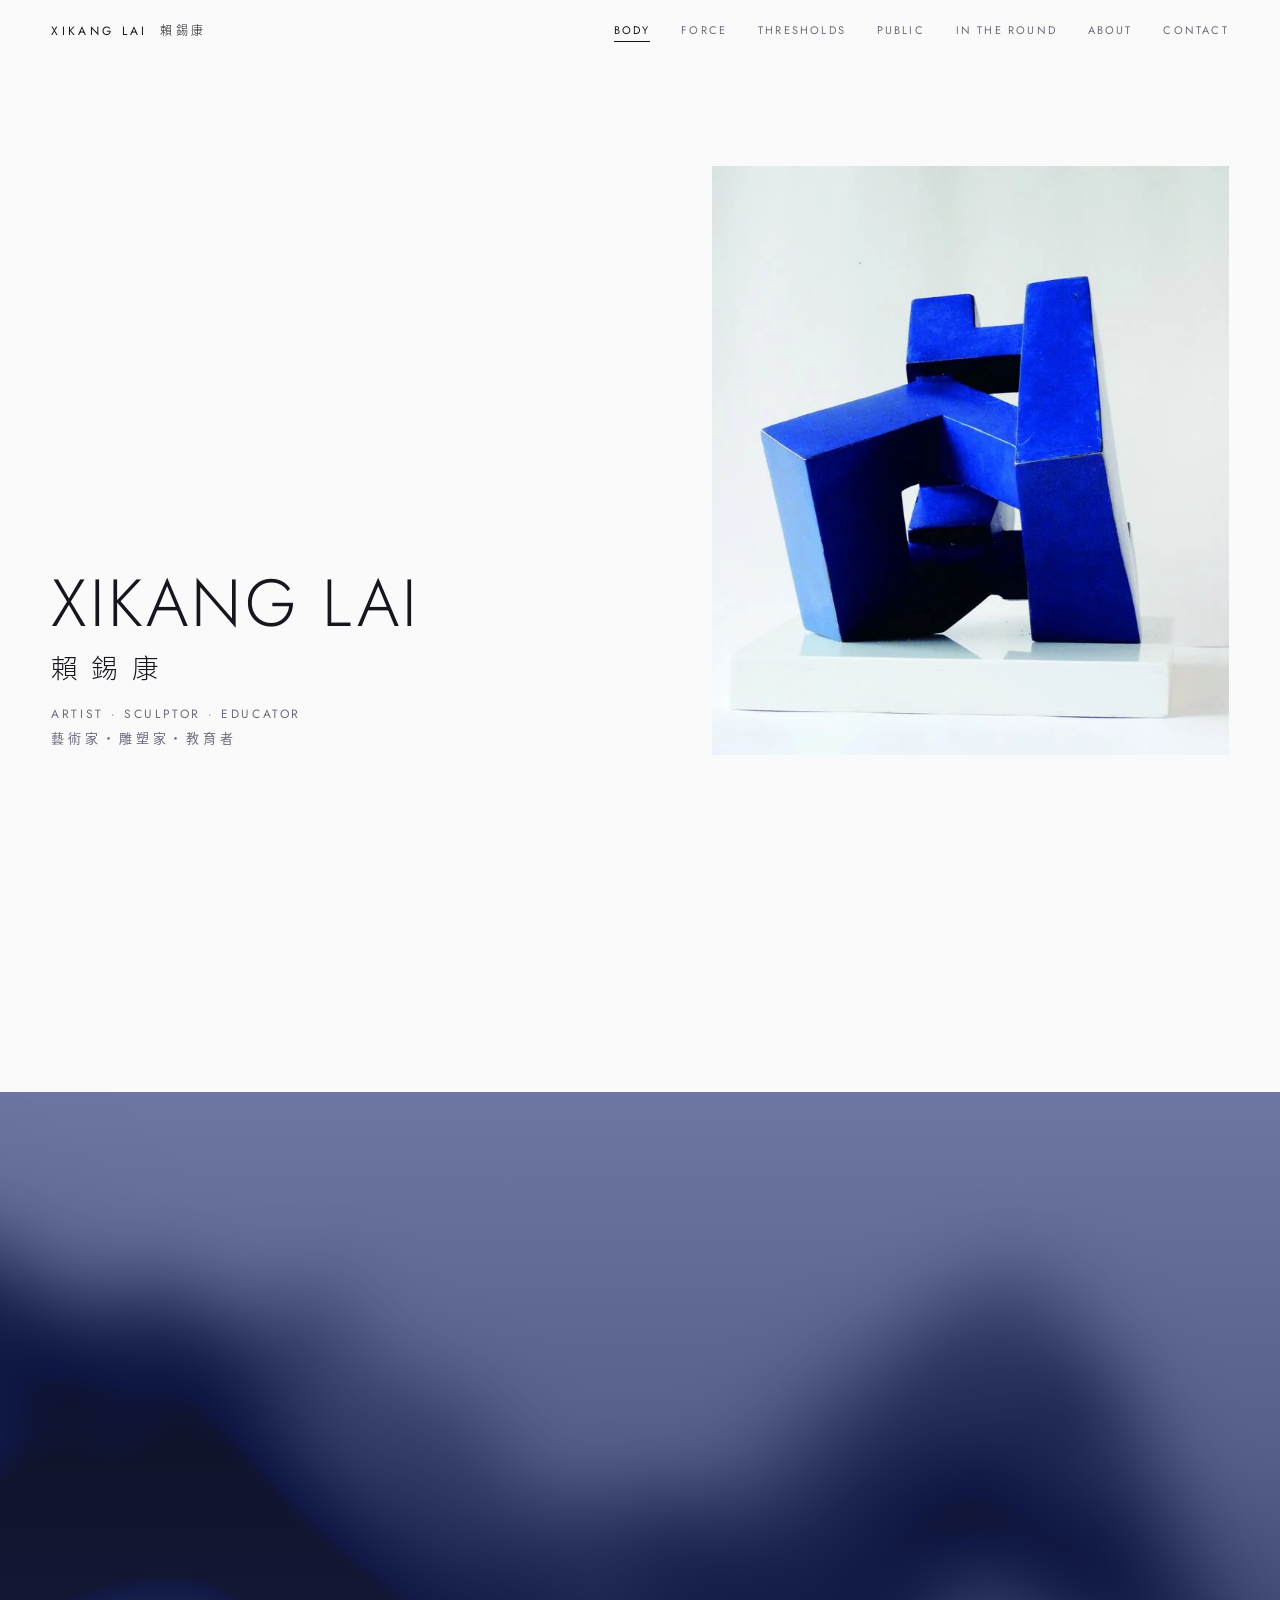
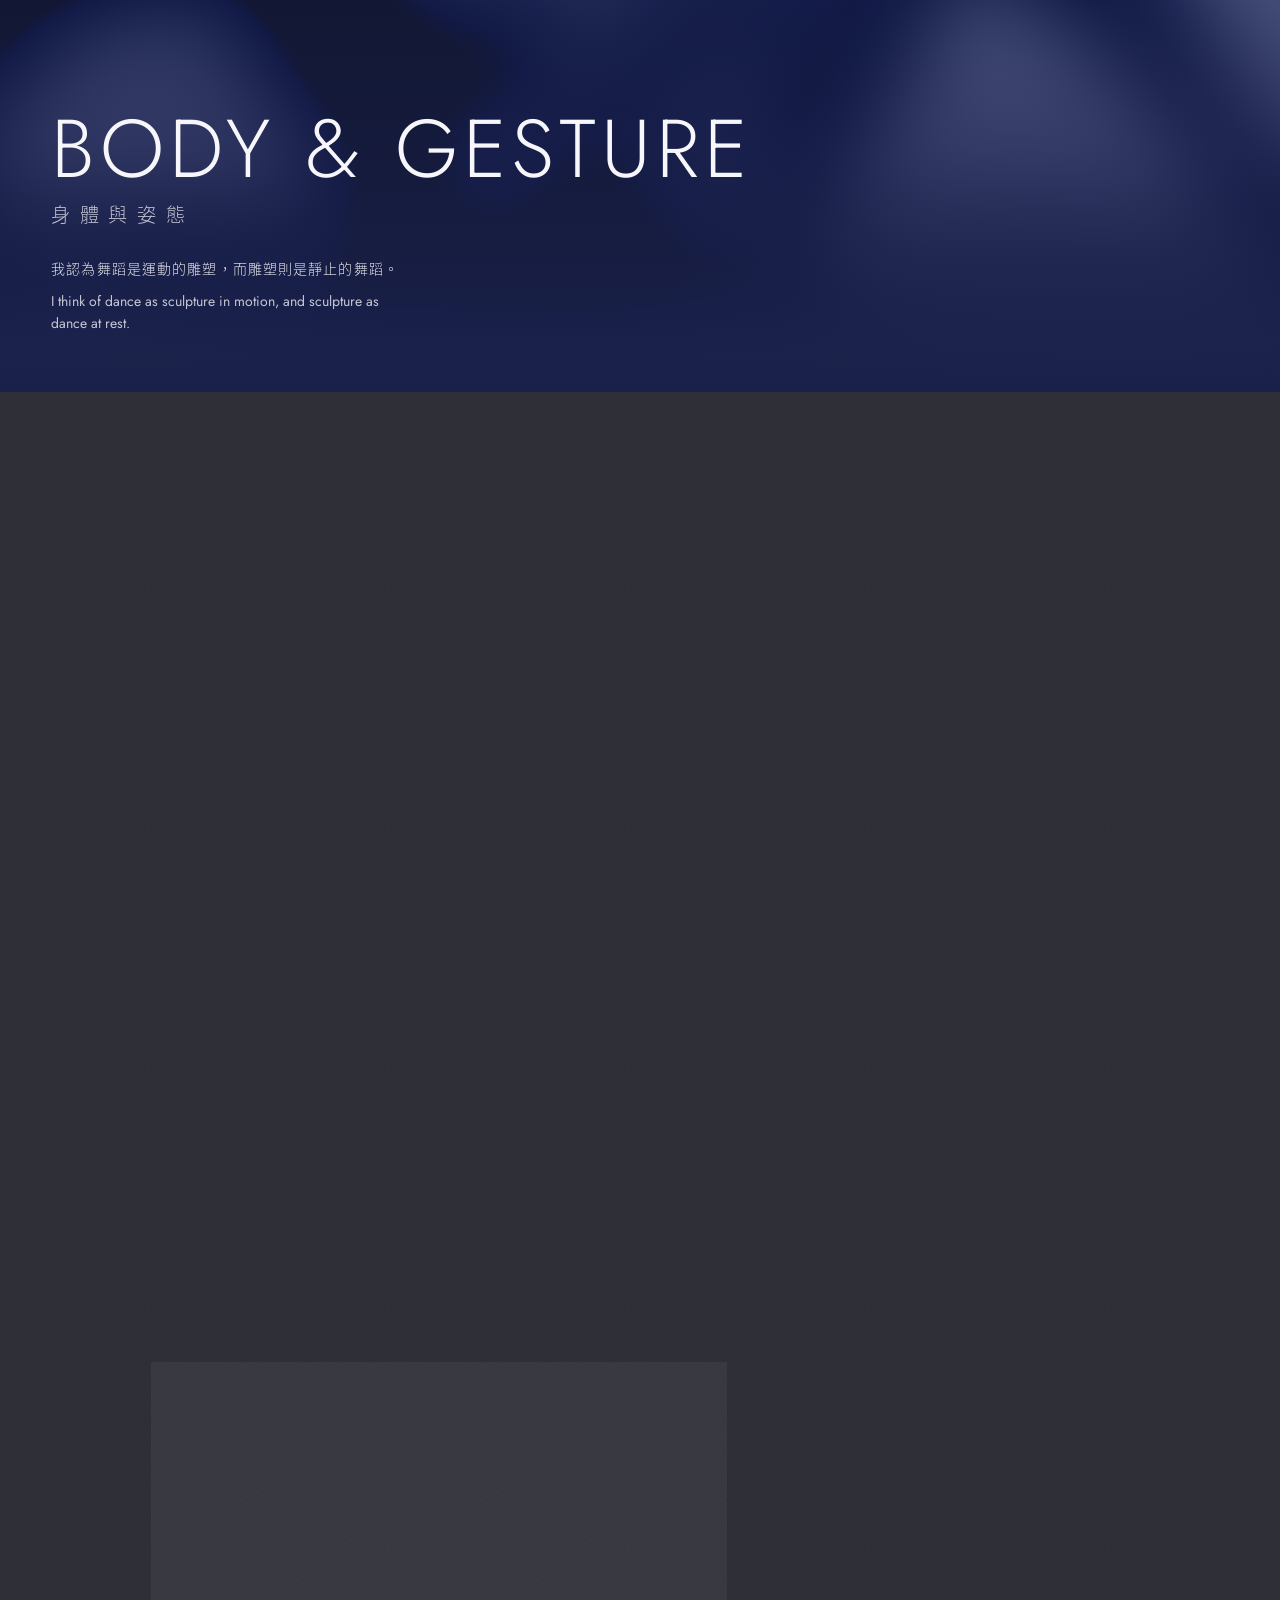
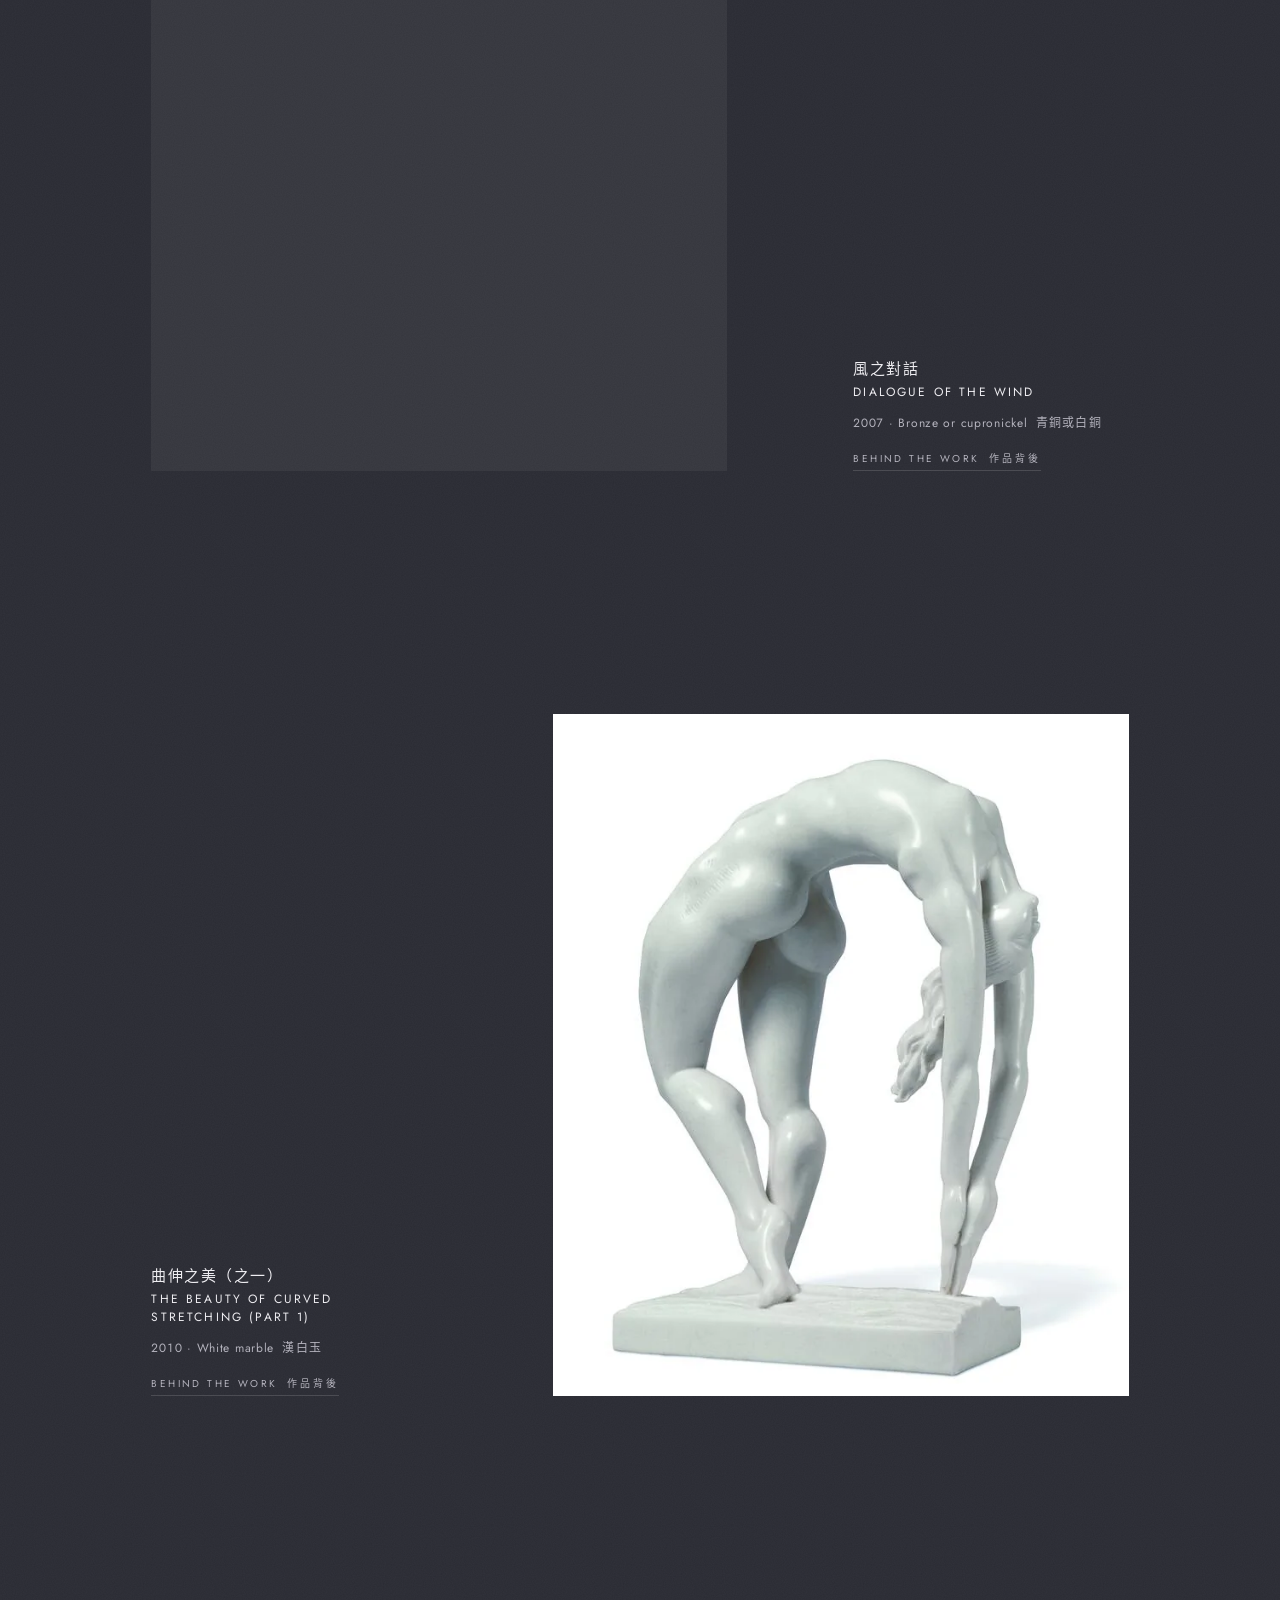
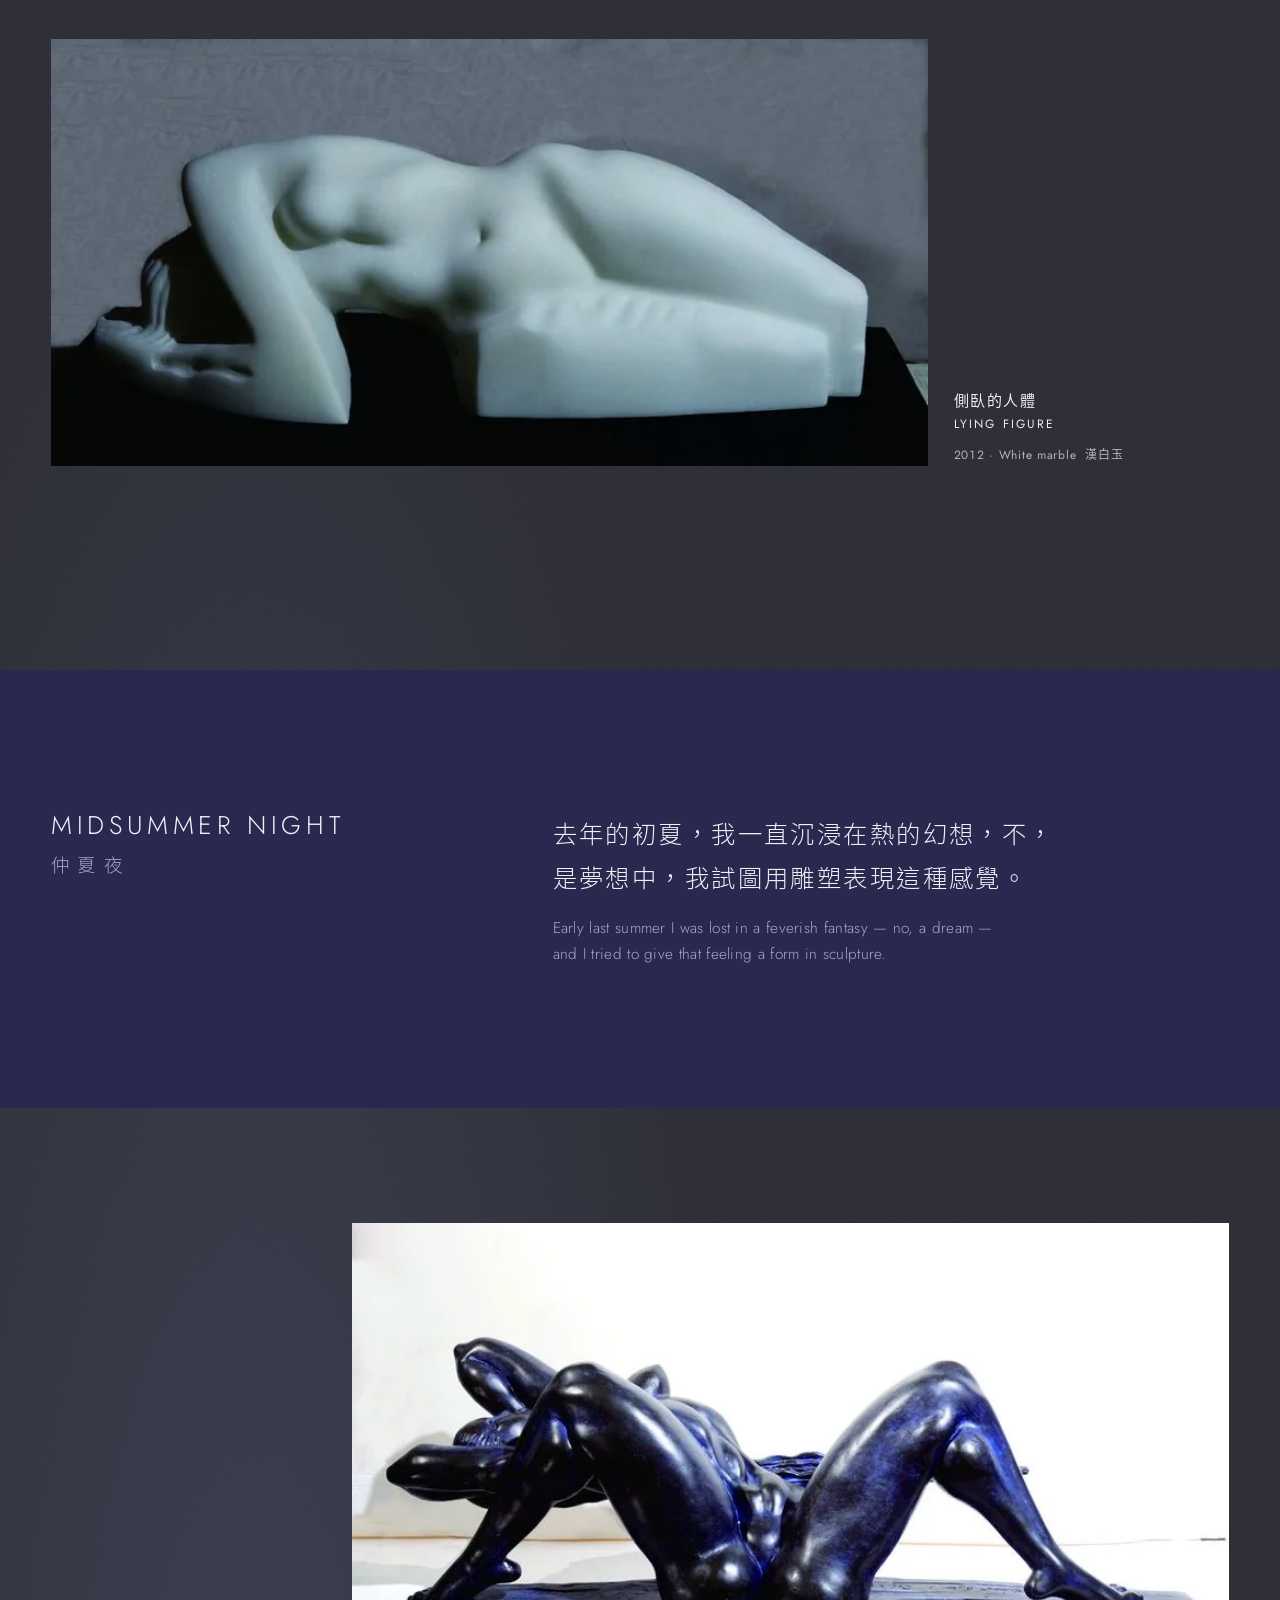
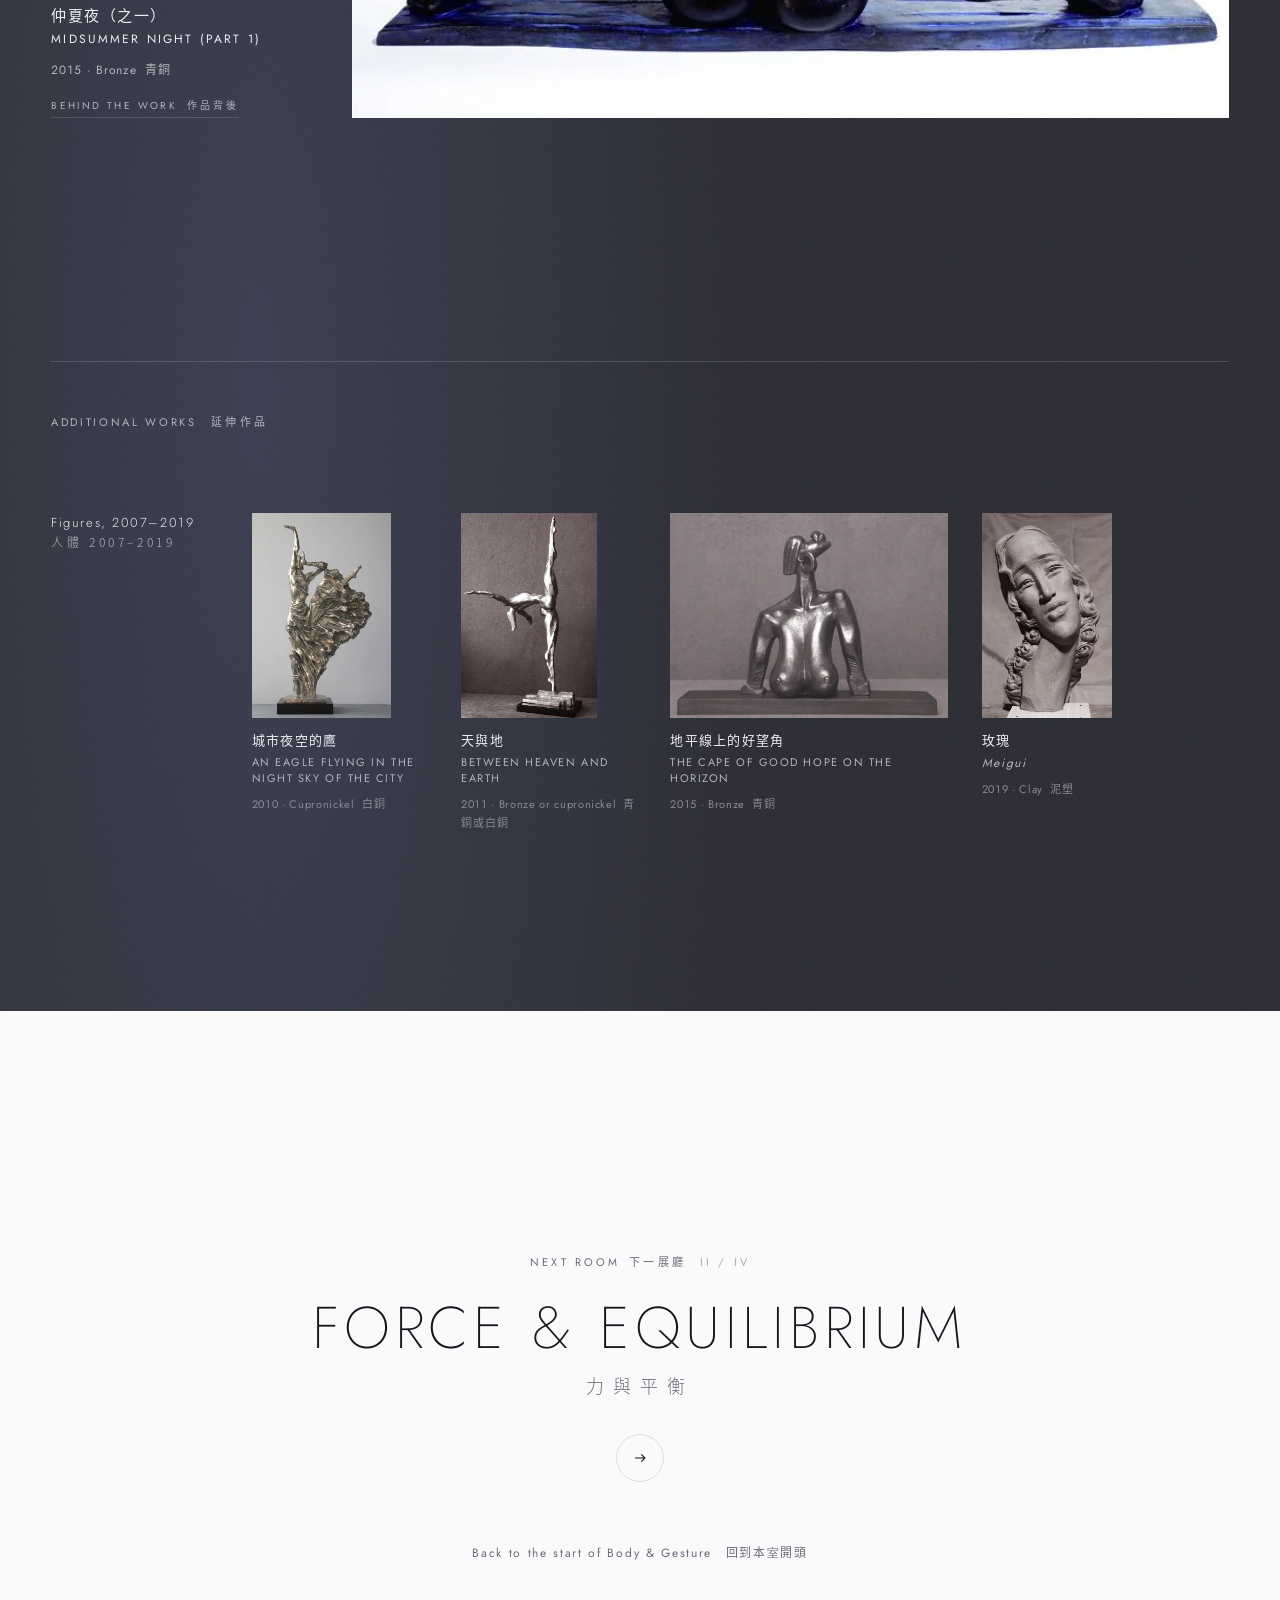
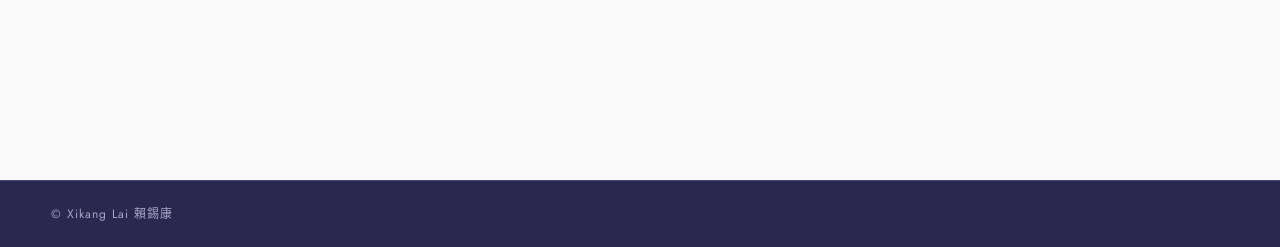
==== commit f4de9a09: "One room at a time; catalogue facts synced" ====
--- a/public/index.html
+++ b/public/index.html
@@ -6,7 +6,7 @@
 <title>Xikang Lai 賴錫康 · Sculpture</title>
 <meta name="description" content="Xikang Lai 賴錫康: artist, sculptor and educator, Guangzhou. Selected works in four chapters.">
 <link rel="icon" href="data:image/svg+xml,%3Csvg xmlns='http://www.w3.org/2000/svg' viewBox='0 0 32 32'%3E%3Crect width='32' height='32' fill='%232B284F'/%3E%3Cpath d='M10 25V9h12v16' fill='none' stroke='%23fff' stroke-width='2.5'/%3E%3C/svg%3E">
-<script type="application/ld+json">{"@context": "https://schema.org", "@graph": [{"@type": "WebSite", "@id": "https://xikanglai.art/#site", "url": "https://xikanglai.art/", "name": "Xikang Lai 賴錫康 · Sculpture", "inLanguage": ["en", "zh-Hant"], "about": {"@id": "https://xikanglai.art/#artist"}}, {"@type": "Person", "@id": "https://xikanglai.art/#artist", "name": "Xikang Lai", "alternateName": ["賴錫康", "赖锡康", "Lai Xikang"], "jobTitle": "Sculptor", "url": "https://xikanglai.art/", "image": "https://xikanglai.art/assets/img/portrait.jpg", "alumniOf": {"@type": "CollegeOrUniversity", "name": "Guangzhou Academy of Fine Arts"}, "memberOf": {"@type": "Organization", "name": "Guangdong Artists Association"}, "homeLocation": {"@type": "Place", "name": "Guangzhou, China"}, "sameAs": ["https://linktr.ee/conlin1812"]}, {"@type": "ItemList", "name": "Selected works", "itemListElement": [{"@type": "ListItem", "position": 1, "item": {"@type": "VisualArtwork", "name": "Dialogue of the Wind", "alternateName": "風之對話", "url": "https://xikanglai.art/#dialogue-of-the-wind", "image": "https://xikanglai.art/assets/img/dialogue-of-the-wind.jpg", "creator": {"@id": "https://xikanglai.art/#artist"}, "artform": "Sculpture", "dateCreated": "2007", "artMedium": "Cupronickel"}}, {"@type": "ListItem", "position": 2, "item": {"@type": "VisualArtwork", "name": "The Beauty of Curved Stretching (Part 1)", "alternateName": "曲伸之美（之一）", "url": "https://xikanglai.art/#curved-stretching", "image": "https://xikanglai.art/assets/img/curved-stretching.jpg", "creator": {"@id": "https://xikanglai.art/#artist"}, "artform": "Sculpture", "dateCreated": "2010", "artMedium": "White marble"}}, {"@type": "ListItem", "position": 3, "item": {"@type": "VisualArtwork", "name": "Lying Figure", "alternateName": "側臥的人體", "url": "https://xikanglai.art/#lying-figure", "image": "https://xikanglai.art/assets/img/lying-figure-b.jpg", "creator": {"@id": "https://xikanglai.art/#artist"}, "artform": "Sculpture", "dateCreated": "2012", "artMedium": "White marble"}}, {"@type": "ListItem", "position": 4, "item": {"@type": "VisualArtwork", "name": "Midsummer Night (Part 1)", "alternateName": "仲夏夜（之一）", "url": "https://xikanglai.art/#midsummer-night", "image": "https://xikanglai.art/assets/img/midsummer-night.jpg", "creator": {"@id": "https://xikanglai.art/#artist"}, "artform": "Sculpture", "dateCreated": "2015", "artMedium": "Bronze"}}, {"@type": "ListItem", "position": 5, "item": {"@type": "VisualArtwork", "name": "An Eagle Flying in the Night Sky of the City", "alternateName": "城市夜空的鷹", "url": "https://xikanglai.art/#eagle-city-night", "image": "https://xikanglai.art/assets/img/eagle-city-night.jpg", "creator": {"@id": "https://xikanglai.art/#artist"}, "artform": "Sculpture", "dateCreated": "2007", "artMedium": "Cupronickel"}}, {"@type": "ListItem", "position": 6, "item": {"@type": "VisualArtwork", "name": "Between Heaven and Earth", "alternateName": "天與地", "url": "https://xikanglai.art/#heaven-earth", "image": "https://xikanglai.art/assets/img/heaven-earth.jpg", "creator": {"@id": "https://xikanglai.art/#artist"}, "artform": "Sculpture", "dateCreated": "2011", "artMedium": "Bronze"}}, {"@type": "ListItem", "position": 7, "item": {"@type": "VisualArtwork", "name": "The Cape of Good Hope on the Horizon", "alternateName": "地平線上的好望角", "url": "https://xikanglai.art/#cape-good-hope", "image": "https://xikanglai.art/assets/img/cape-good-hope.jpg", "creator": {"@id": "https://xikanglai.art/#artist"}, "artform": "Sculpture", "dateCreated": "2015", "artMedium": "Bronze"}}, {"@type": "ListItem", "position": 8, "item": {"@type": "VisualArtwork", "name": "Meigui", "alternateName": "玫瑰", "url": "https://xikanglai.art/#rose", "image": "https://xikanglai.art/assets/img/rose.jpg", "creator": {"@id": "https://xikanglai.art/#artist"}, "artform": "Sculpture", "dateCreated": "2019", "artMedium": "Clay"}}, {"@type": "ListItem", "position": 9, "item": {"@type": "VisualArtwork", "name": "Balance", "alternateName": "平衡", "url": "https://xikanglai.art/#balance", "image": "https://xikanglai.art/assets/img/balance.jpg", "creator": {"@id": "https://xikanglai.art/#artist"}, "artform": "Sculpture", "dateCreated": "2010", "artMedium": "Cupronickel"}}, {"@type": "ListItem", "position": 10, "item": {"@type": "VisualArtwork", "name": "Spring", "alternateName": "春", "url": "https://xikanglai.art/#spring", "image": "https://xikanglai.art/assets/img/spring.jpg", "creator": {"@id": "https://xikanglai.art/#artist"}, "artform": "Sculpture", "dateCreated": "2013", "artMedium": "Original in cupronickel"}}, {"@type": "ListItem", "position": 11, "item": {"@type": "VisualArtwork", "name": "Winter · Spring", "alternateName": "冬·春", "url": "https://xikanglai.art/#winter-spring", "image": "https://xikanglai.art/assets/img/winter-spring.jpg", "creator": {"@id": "https://xikanglai.art/#artist"}, "artform": "Sculpture", "dateCreated": "2015", "artMedium": "Bronze"}}, {"@type": "ListItem", "position": 12, "item": {"@type": "VisualArtwork", "name": "Resultant Force", "alternateName": "合力", "url": "https://xikanglai.art/#resultant-force", "image": "https://xikanglai.art/assets/img/resultant-force.jpg", "creator": {"@id": "https://xikanglai.art/#artist"}, "artform": "Sculpture", "dateCreated": "2015", "artMedium": "Cast iron"}}, {"@type": "ListItem", "position": 13, "item": {"@type": "VisualArtwork", "name": "Float (Part 1)", "alternateName": "水天（之一）", "url": "https://xikanglai.art/#float-1", "image": "https://xikanglai.art/assets/img/float-1.jpg", "creator": {"@id": "https://xikanglai.art/#artist"}, "artform": "Sculpture", "dateCreated": "2012", "artMedium": "Bronze"}}, {"@type": "ListItem", "position": 14, "item": {"@type": "VisualArtwork", "name": "Float (Part 2)", "alternateName": "水天（之二）", "url": "https://xikanglai.art/#float-2", "image": "https://xikanglai.art/assets/img/float-2.jpg", "creator": {"@id": "https://xikanglai.art/#artist"}, "artform": "Sculpture", "dateCreated": "2014", "artMedium": "Bronze"}}, {"@type": "ListItem", "position": 15, "item": {"@type": "VisualArtwork", "name": "Float (Part 3)", "alternateName": "水天（之三）", "url": "https://xikanglai.art/#float-part-3", "image": "https://xikanglai.art/assets/img/float-part-3.jpg", "creator": {"@id": "https://xikanglai.art/#artist"}, "artform": "Sculpture", "dateCreated": "2024", "artMedium": "Bronze"}}, {"@type": "ListItem", "position": 16, "item": {"@type": "VisualArtwork", "name": "Civilized Ruins", "alternateName": "廢墟", "url": "https://xikanglai.art/#civilized-ruins-1990", "image": "https://xikanglai.art/assets/img/civilized-ruins-1990.jpg", "creator": {"@id": "https://xikanglai.art/#artist"}, "artform": "Sculpture", "dateCreated": "1990", "artMedium": "Glass-fibre reinforced plastic, stainless steel"}}, {"@type": "ListItem", "position": 17, "item": {"@type": "VisualArtwork", "name": "Civilized Ruins — The Gate of Peace (Gate Series I)", "alternateName": "廢墟—和平之門（門系列之一）", "url": "https://xikanglai.art/#civilized-ruins", "image": "https://xikanglai.art/assets/img/civilized-ruins.jpg", "creator": {"@id": "https://xikanglai.art/#artist"}, "artform": "Sculpture", "dateCreated": "2022", "artMedium": "Bronze"}}, {"@type": "ListItem", "position": 18, "item": {"@type": "VisualArtwork", "name": "The Gate of Spirit (Gate Series II)", "alternateName": "意志之門（門系列之二）", "url": "https://xikanglai.art/#gate-of-spirit", "image": "https://xikanglai.art/assets/img/gate-of-spirit-b.jpg", "creator": {"@id": "https://xikanglai.art/#artist"}, "artform": "Sculpture", "dateCreated": "2025", "artMedium": "Stainless steel, carbon lacquer"}}, {"@type": "ListItem", "position": 19, "item": {"@type": "VisualArtwork", "name": "The Gate of Awakening (Gate Series III, Draft)", "alternateName": "覺醒之門（門系列之三手稿）", "url": "https://xikanglai.art/#gate-of-awakening-draft", "image": "https://xikanglai.art/assets/img/gate-of-awakening-draft.jpg", "creator": {"@id": "https://xikanglai.art/#artist"}, "artform": "Sculpture", "dateCreated": "2024", "artMedium": "Bronze"}}, {"@type": "ListItem", "position": 20, "item": {"@type": "VisualArtwork", "name": "The Gate of Awakening (Gate Series III)", "alternateName": "覺醒之門（門系列之三）", "url": "https://xikanglai.art/#gate-of-awakening", "image": "https://xikanglai.art/assets/img/gate-of-awakening.jpg", "creator": {"@id": "https://xikanglai.art/#artist"}, "artform": "Sculpture", "dateCreated": "2025", "artMedium": "Steel plate"}}, {"@type": "ListItem", "position": 21, "item": {"@type": "VisualArtwork", "name": "The Gate of Chaos (Gate Series IV)", "alternateName": "混沌之門（門系列之四）", "url": "https://xikanglai.art/#gate-of-chaos", "image": "https://xikanglai.art/assets/img/gate-of-chaos.jpg", "creator": {"@id": "https://xikanglai.art/#artist"}, "artform": "Sculpture", "dateCreated": "2025", "artMedium": "Steel plate"}}, {"@type": "ListItem", "position": 22, "item": {"@type": "VisualArtwork", "name": "Orchid and Osmanthus in Bloom", "alternateName": "蘭桂騰芳", "url": "https://xikanglai.art/#lan-gui-teng-fang", "image": "https://xikanglai.art/assets/img/lan-gui-teng-fang.jpg", "creator": {"@id": "https://xikanglai.art/#artist"}, "artform": "Sculpture", "dateCreated": "2018", "artMedium": "Bronze"}}, {"@type": "ListItem", "position": 23, "item": {"@type": "VisualArtwork", "name": "An Jung-geun", "alternateName": "安重根", "url": "https://xikanglai.art/#an-jung-geun", "image": "https://xikanglai.art/assets/img/an-jung-geun.jpg", "creator": {"@id": "https://xikanglai.art/#artist"}, "artform": "Sculpture", "dateCreated": "2009", "artMedium": "Bronze"}}, {"@type": "ListItem", "position": 24, "item": {"@type": "VisualArtwork", "name": "Sun Yat-sen", "alternateName": "孫中山", "url": "https://xikanglai.art/#sun-yat-sen", "image": "https://xikanglai.art/assets/img/sun-yat-sen.jpg", "creator": {"@id": "https://xikanglai.art/#artist"}, "artform": "Sculpture", "dateCreated": "2006", "artMedium": "Granite"}}, {"@type": "ListItem", "position": 25, "item": {"@type": "VisualArtwork", "name": "The Anthem — Zheng Lücheng", "alternateName": "軍歌嘹亮——鄭律成", "url": "https://xikanglai.art/#zheng-lucheng", "image": "https://xikanglai.art/assets/img/zheng-lucheng.jpg", "creator": {"@id": "https://xikanglai.art/#artist"}, "artform": "Sculpture", "dateCreated": "2006", "artMedium": "Bronze"}}, {"@type": "ListItem", "position": 26, "item": {"@type": "VisualArtwork", "name": "Zu Chongzhi", "alternateName": "祖沖之", "url": "https://xikanglai.art/#zu-chongzhi", "image": "https://xikanglai.art/assets/img/zu-chongzhi.jpg", "creator": {"@id": "https://xikanglai.art/#artist"}, "artform": "Sculpture", "dateCreated": "2016", "artMedium": "Bronze"}}, {"@type": "ListItem", "position": 27, "item": {"@type": "VisualArtwork", "name": "For Peace", "alternateName": "為了和平", "url": "https://xikanglai.art/#for-peace", "image": "https://xikanglai.art/assets/img/for-peace.jpg", "creator": {"@id": "https://xikanglai.art/#artist"}, "artform": "Sculpture", "dateCreated": "2011", "artMedium": "Bronze relief"}}]}]}</script>
+<script type="application/ld+json">{"@context": "https://schema.org", "@graph": [{"@type": "WebSite", "@id": "https://xikanglai.art/#site", "url": "https://xikanglai.art/", "name": "Xikang Lai 賴錫康 · Sculpture", "inLanguage": ["en", "zh-Hant"], "about": {"@id": "https://xikanglai.art/#artist"}}, {"@type": "Person", "@id": "https://xikanglai.art/#artist", "name": "Xikang Lai", "alternateName": ["賴錫康", "赖锡康", "Lai Xikang"], "jobTitle": "Sculptor", "url": "https://xikanglai.art/", "image": "https://xikanglai.art/assets/img/portrait.jpg", "alumniOf": {"@type": "CollegeOrUniversity", "name": "Guangzhou Academy of Fine Arts"}, "memberOf": {"@type": "Organization", "name": "Guangdong Artists Association"}, "homeLocation": {"@type": "Place", "name": "Guangzhou, China"}, "sameAs": ["https://linktr.ee/conlin1812"]}, {"@type": "ItemList", "name": "Selected works", "itemListElement": [{"@type": "ListItem", "position": 1, "item": {"@type": "VisualArtwork", "name": "Dialogue of the Wind", "alternateName": "風之對話", "url": "https://xikanglai.art/#dialogue-of-the-wind", "image": "https://xikanglai.art/assets/img/dialogue-of-the-wind.jpg", "creator": {"@id": "https://xikanglai.art/#artist"}, "artform": "Sculpture", "dateCreated": "2007", "artMedium": "Bronze or cupronickel"}}, {"@type": "ListItem", "position": 2, "item": {"@type": "VisualArtwork", "name": "The Beauty of Curved Stretching (Part 1)", "alternateName": "曲伸之美（之一）", "url": "https://xikanglai.art/#curved-stretching", "image": "https://xikanglai.art/assets/img/curved-stretching.jpg", "creator": {"@id": "https://xikanglai.art/#artist"}, "artform": "Sculpture", "dateCreated": "2010", "artMedium": "White marble"}}, {"@type": "ListItem", "position": 3, "item": {"@type": "VisualArtwork", "name": "Lying Figure", "alternateName": "側臥的人體", "url": "https://xikanglai.art/#lying-figure", "image": "https://xikanglai.art/assets/img/lying-figure-b.jpg", "creator": {"@id": "https://xikanglai.art/#artist"}, "artform": "Sculpture", "dateCreated": "2012", "artMedium": "White marble"}}, {"@type": "ListItem", "position": 4, "item": {"@type": "VisualArtwork", "name": "Midsummer Night (Part 1)", "alternateName": "仲夏夜（之一）", "url": "https://xikanglai.art/#midsummer-night", "image": "https://xikanglai.art/assets/img/midsummer-night.jpg", "creator": {"@id": "https://xikanglai.art/#artist"}, "artform": "Sculpture", "dateCreated": "2015", "artMedium": "Bronze"}}, {"@type": "ListItem", "position": 5, "item": {"@type": "VisualArtwork", "name": "An Eagle Flying in the Night Sky of the City", "alternateName": "城市夜空的鷹", "url": "https://xikanglai.art/#eagle-city-night", "image": "https://xikanglai.art/assets/img/eagle-city-night.jpg", "creator": {"@id": "https://xikanglai.art/#artist"}, "artform": "Sculpture", "dateCreated": "2010", "artMedium": "Cupronickel"}}, {"@type": "ListItem", "position": 6, "item": {"@type": "VisualArtwork", "name": "Between Heaven and Earth", "alternateName": "天與地", "url": "https://xikanglai.art/#heaven-earth", "image": "https://xikanglai.art/assets/img/heaven-earth.jpg", "creator": {"@id": "https://xikanglai.art/#artist"}, "artform": "Sculpture", "dateCreated": "2011", "artMedium": "Bronze or cupronickel"}}, {"@type": "ListItem", "position": 7, "item": {"@type": "VisualArtwork", "name": "The Cape of Good Hope on the Horizon", "alternateName": "地平線上的好望角", "url": "https://xikanglai.art/#cape-good-hope", "image": "https://xikanglai.art/assets/img/cape-good-hope.jpg", "creator": {"@id": "https://xikanglai.art/#artist"}, "artform": "Sculpture", "dateCreated": "2015", "artMedium": "Bronze"}}, {"@type": "ListItem", "position": 8, "item": {"@type": "VisualArtwork", "name": "Meigui", "alternateName": "玫瑰", "url": "https://xikanglai.art/#rose", "image": "https://xikanglai.art/assets/img/rose.jpg", "creator": {"@id": "https://xikanglai.art/#artist"}, "artform": "Sculpture", "dateCreated": "2019", "artMedium": "Clay"}}, {"@type": "ListItem", "position": 9, "item": {"@type": "VisualArtwork", "name": "Balance", "alternateName": "平衡", "url": "https://xikanglai.art/#balance", "image": "https://xikanglai.art/assets/img/balance.jpg", "creator": {"@id": "https://xikanglai.art/#artist"}, "artform": "Sculpture", "dateCreated": "2010", "artMedium": "Cupronickel"}}, {"@type": "ListItem", "position": 10, "item": {"@type": "VisualArtwork", "name": "Spring", "alternateName": "春", "url": "https://xikanglai.art/#spring", "image": "https://xikanglai.art/assets/img/spring.jpg", "creator": {"@id": "https://xikanglai.art/#artist"}, "artform": "Sculpture", "dateCreated": "2013", "artMedium": "Bronze or cupronickel"}}, {"@type": "ListItem", "position": 11, "item": {"@type": "VisualArtwork", "name": "Winter · Spring", "alternateName": "冬·春", "url": "https://xikanglai.art/#winter-spring", "image": "https://xikanglai.art/assets/img/winter-spring.jpg", "creator": {"@id": "https://xikanglai.art/#artist"}, "artform": "Sculpture", "dateCreated": "2015", "artMedium": "Bronze"}}, {"@type": "ListItem", "position": 12, "item": {"@type": "VisualArtwork", "name": "Resultant Force", "alternateName": "合力", "url": "https://xikanglai.art/#resultant-force", "image": "https://xikanglai.art/assets/img/resultant-force.jpg", "creator": {"@id": "https://xikanglai.art/#artist"}, "artform": "Sculpture", "dateCreated": "2015", "artMedium": "Cast iron"}}, {"@type": "ListItem", "position": 13, "item": {"@type": "VisualArtwork", "name": "Float (Part 1)", "alternateName": "水天（之一）", "url": "https://xikanglai.art/#float-1", "image": "https://xikanglai.art/assets/img/float-1.jpg", "creator": {"@id": "https://xikanglai.art/#artist"}, "artform": "Sculpture", "dateCreated": "2014", "artMedium": "Bronze"}}, {"@type": "ListItem", "position": 14, "item": {"@type": "VisualArtwork", "name": "Float (Part 2)", "alternateName": "水天（之二）", "url": "https://xikanglai.art/#float-2", "image": "https://xikanglai.art/assets/img/float-2.jpg", "creator": {"@id": "https://xikanglai.art/#artist"}, "artform": "Sculpture", "dateCreated": "2014", "artMedium": "Bronze"}}, {"@type": "ListItem", "position": 15, "item": {"@type": "VisualArtwork", "name": "Float (Part 3)", "alternateName": "水天（之三）", "url": "https://xikanglai.art/#float-part-3", "image": "https://xikanglai.art/assets/img/float-part-3.jpg", "creator": {"@id": "https://xikanglai.art/#artist"}, "artform": "Sculpture", "dateCreated": "2024", "artMedium": "Bronze"}}, {"@type": "ListItem", "position": 16, "item": {"@type": "VisualArtwork", "name": "Civilized Ruins", "alternateName": "廢墟", "url": "https://xikanglai.art/#civilized-ruins-1990", "image": "https://xikanglai.art/assets/img/civilized-ruins-1990.jpg", "creator": {"@id": "https://xikanglai.art/#artist"}, "artform": "Sculpture", "dateCreated": "1990", "artMedium": "Glass-fibre reinforced plastic, stainless steel"}}, {"@type": "ListItem", "position": 17, "item": {"@type": "VisualArtwork", "name": "Civilized Ruins — The Gate of Peace (Gate Series I)", "alternateName": "廢墟—和平之門（門系列之一）", "url": "https://xikanglai.art/#civilized-ruins", "image": "https://xikanglai.art/assets/img/civilized-ruins.jpg", "creator": {"@id": "https://xikanglai.art/#artist"}, "artform": "Sculpture", "dateCreated": "2022", "artMedium": "Bronze"}}, {"@type": "ListItem", "position": 18, "item": {"@type": "VisualArtwork", "name": "The Gate of Spirit (Gate Series II)", "alternateName": "意志之門（門系列之二）", "url": "https://xikanglai.art/#gate-of-spirit", "image": "https://xikanglai.art/assets/img/gate-of-spirit-b.jpg", "creator": {"@id": "https://xikanglai.art/#artist"}, "artform": "Sculpture", "dateCreated": "2025", "artMedium": "Stainless steel, carbon lacquer"}}, {"@type": "ListItem", "position": 19, "item": {"@type": "VisualArtwork", "name": "The Gate of Awakening (Gate Series III, Draft)", "alternateName": "覺醒之門（門系列之三手稿）", "url": "https://xikanglai.art/#gate-of-awakening-draft", "image": "https://xikanglai.art/assets/img/gate-of-awakening-draft.jpg", "creator": {"@id": "https://xikanglai.art/#artist"}, "artform": "Sculpture", "dateCreated": "2024", "artMedium": "Bronze"}}, {"@type": "ListItem", "position": 20, "item": {"@type": "VisualArtwork", "name": "The Gate of Awakening (Gate Series III)", "alternateName": "覺醒之門（門系列之三）", "url": "https://xikanglai.art/#gate-of-awakening", "image": "https://xikanglai.art/assets/img/gate-of-awakening.jpg", "creator": {"@id": "https://xikanglai.art/#artist"}, "artform": "Sculpture", "dateCreated": "2025", "artMedium": "Steel plate"}}, {"@type": "ListItem", "position": 21, "item": {"@type": "VisualArtwork", "name": "The Gate of Chaos (Gate Series V)", "alternateName": "混沌之門（門系列之五）", "url": "https://xikanglai.art/#gate-of-chaos", "image": "https://xikanglai.art/assets/img/gate-of-chaos.jpg", "creator": {"@id": "https://xikanglai.art/#artist"}, "artform": "Sculpture", "dateCreated": "2025", "artMedium": "Steel plate"}}, {"@type": "ListItem", "position": 22, "item": {"@type": "VisualArtwork", "name": "Orchid and Osmanthus in Bloom", "alternateName": "蘭桂騰芳", "url": "https://xikanglai.art/#lan-gui-teng-fang", "image": "https://xikanglai.art/assets/img/lan-gui-teng-fang.jpg", "creator": {"@id": "https://xikanglai.art/#artist"}, "artform": "Sculpture", "dateCreated": "2018", "artMedium": "Bronze"}}, {"@type": "ListItem", "position": 23, "item": {"@type": "VisualArtwork", "name": "An Jung-geun", "alternateName": "安重根", "url": "https://xikanglai.art/#an-jung-geun", "image": "https://xikanglai.art/assets/img/an-jung-geun.jpg", "creator": {"@id": "https://xikanglai.art/#artist"}, "artform": "Sculpture", "dateCreated": "2009", "artMedium": "Bronze"}}, {"@type": "ListItem", "position": 24, "item": {"@type": "VisualArtwork", "name": "Sun Yat-sen", "alternateName": "孫中山", "url": "https://xikanglai.art/#sun-yat-sen", "image": "https://xikanglai.art/assets/img/sun-yat-sen.jpg", "creator": {"@id": "https://xikanglai.art/#artist"}, "artform": "Sculpture", "dateCreated": "2006", "artMedium": "Granite"}}, {"@type": "ListItem", "position": 25, "item": {"@type": "VisualArtwork", "name": "The Anthem — Zheng Lücheng", "alternateName": "軍歌嘹亮——鄭律成", "url": "https://xikanglai.art/#zheng-lucheng", "image": "https://xikanglai.art/assets/img/zheng-lucheng.jpg", "creator": {"@id": "https://xikanglai.art/#artist"}, "artform": "Sculpture", "dateCreated": "2006", "artMedium": "Bronze"}}, {"@type": "ListItem", "position": 26, "item": {"@type": "VisualArtwork", "name": "Zu Chongzhi", "alternateName": "祖沖之", "url": "https://xikanglai.art/#zu-chongzhi", "image": "https://xikanglai.art/assets/img/zu-chongzhi.jpg", "creator": {"@id": "https://xikanglai.art/#artist"}, "artform": "Sculpture", "dateCreated": "2016", "artMedium": "Bronze"}}, {"@type": "ListItem", "position": 27, "item": {"@type": "VisualArtwork", "name": "For Peace", "alternateName": "為了和平", "url": "https://xikanglai.art/#for-peace", "image": "https://xikanglai.art/assets/img/for-peace.jpg", "creator": {"@id": "https://xikanglai.art/#artist"}, "artform": "Sculpture", "dateCreated": "2011", "artMedium": "Bronze relief"}}]}]}</script>
 <meta name="theme-color" content="#2B284F">
 <link rel="canonical" href="https://xikanglai.art/">
 <meta property="og:type" content="website">
@@ -686,6 +686,30 @@
     .addl .label-block,.series-row .label-block{animation:label-in linear both;animation-timeline:view();animation-range:entry 30% cover 40%}
   }
 }
+
+/* ---- rooms: one room at a time, with a quiet doorway to the next ---- */
+html.rooms [data-room]:not(.on){display:none!important}
+html.rooms main,html.rooms #contact,html.rooms .door{transition:opacity .5s var(--ease)}
+html.rooms.leaving main,html.rooms.leaving #contact{opacity:0}
+.door{display:grid;justify-items:center;text-align:center;gap:16px;padding:clamp(130px,19vw,260px) 24px clamp(120px,17vw,240px)}
+.door-k{margin:0;font:400 11px/1.4 var(--f-body);letter-spacing:.28em;text-transform:uppercase;color:var(--mute)}
+.door-k [lang]{margin-left:.8em;letter-spacing:.32em}
+.door-k .num{margin-left:1.2em;color:var(--faint)}
+.door-go{display:grid;justify-items:center;gap:14px;color:var(--ink);text-decoration:none;padding:10px 18px}
+.door-en{font:200 clamp(30px,4.6vw,64px)/1.05 var(--f-display);letter-spacing:.08em;text-transform:uppercase;text-wrap:balance}
+.door-zh{font:300 clamp(14px,1.4vw,18px)/1.4 var(--f-zh);letter-spacing:.5em;color:var(--mute)}
+.door-arrow{margin-top:22px;width:48px;height:48px;border:1px solid var(--line);border-radius:50%;display:grid;place-items:center;transition:transform .7s var(--ease),border-color .4s}
+.door-arrow svg{width:18px;height:18px;fill:none;stroke:currentColor;stroke-width:1.2}
+.door-go:hover .door-arrow,.door-go:focus-visible .door-arrow{transform:translateX(6px);border-color:var(--ink)}
+.door-back{margin:34px 0 0;font:400 12px/1.6 var(--f-body);letter-spacing:.14em;color:var(--mute)}
+.door-back [lang]{white-space:nowrap}
+@media (max-width:599px){.door-back [lang]{display:block}}
+.door-back a{color:inherit;text-decoration:none;border-bottom:1px solid transparent;transition:border-color .3s}
+.door-back a:hover{border-color:currentColor}
+@supports (animation-timeline:view()){
+  .door>*{animation:rise linear both;animation-timeline:view();animation-range:entry 10% cover 45%}
+}
+@media (prefers-reduced-motion:reduce){html.rooms main,html.rooms #contact{transition:none}.door>*{animation:none}}
 </style>
 </head>
 <body>
@@ -699,7 +723,7 @@
 </header>
 
 <main id="top">
-  <section class="wrap hero" aria-label="Introduction">
+  <section class="wrap hero" aria-label="Introduction" data-room="body">
     <div class="hero-text">
       <h1><span>Xikang Lai</span><span class="zh" lang="zh-Hant">賴錫康</span></h1>
       <p class="roles">Artist · Sculptor · Educator<span lang="zh-Hant">藝術家・雕塑家・教育者</span></p>
@@ -709,7 +733,7 @@
     </figure>
   </section>
 
-<section class="chapter room-body" aria-labelledby="body-h">
+<section class="chapter room-body" aria-labelledby="body-h" data-room="body">
 <header class="ch-head ch-body has-band shade-mist" id="body">
   <div class="band-stage"><div class="band">
     <div class="band-media"><img src="assets/img/midsummer-night.webp" alt="" loading="lazy" decoding="async" style="object-position:50% 55%"></div>
@@ -719,11 +743,11 @@
 </header>
 <div class="wrap works">
 <article class="work L-a" id="dialogue-of-the-wind">
-  <button class="frame" type="button" data-i="0" data-v="0" aria-label="Open details: Dialogue of the Wind, cupronickel, 2007"><img src="assets/img/thumb/dialogue-of-the-wind.webp" srcset="assets/img/thumb/dialogue-of-the-wind.webp 800w, assets/img/dialogue-of-the-wind.webp 1600w" sizes="(min-width: 900px) 60vw, 100vw" width="1300" height="1600" alt="Dialogue of the Wind, cupronickel, 2007" loading="lazy" decoding="async"></button>
+  <button class="frame" type="button" data-i="0" data-v="0" aria-label="Open details: Dialogue of the Wind, bronze or cupronickel, 2007"><img src="assets/img/thumb/dialogue-of-the-wind.webp" srcset="assets/img/thumb/dialogue-of-the-wind.webp 800w, assets/img/dialogue-of-the-wind.webp 1600w" sizes="(min-width: 900px) 60vw, 100vw" width="1300" height="1600" alt="Dialogue of the Wind, bronze or cupronickel, 2007" loading="lazy" decoding="async"></button>
   <div class="label-block">
   <p class="zh" lang="zh-Hant">風之對話</p>
   <h3 class="en">Dialogue of the Wind</h3>
-  <p class="meta"><span class="num">2007</span> · Cupronickel <span lang="zh-Hant">白銅</span></p><button class="story-cue" type="button" data-i="0" aria-label="Behind the Work: Dialogue of the Wind, cupronickel, 2007">Behind the work <span lang="zh-Hant">作品背後</span></button>
+  <p class="meta"><span class="num">2007</span> · Bronze or cupronickel <span lang="zh-Hant">青銅或白銅</span></p><button class="story-cue" type="button" data-i="0" aria-label="Behind the Work: Dialogue of the Wind, bronze or cupronickel, 2007">Behind the work <span lang="zh-Hant">作品背後</span></button>
 </div>
 </article>
 <article class="work L-b" id="curved-stretching">
@@ -763,14 +787,14 @@
   <p class="addl-kicker">Additional works <span lang="zh-Hant">延伸作品</span></p>
   <section class="group " aria-label="Figures, 2007–2019">
   <h3 class="group-title">Figures, 2007–2019 <span lang="zh-Hant">人體 2007–2019</span></h3>
-  <ul class="group-grid n4"><li class="sec" id="eagle-city-night" style="--ar:0.6819"><button class="frame" type="button" data-i="4" data-v="0" aria-label="Open details: An Eagle Flying in the Night Sky of the City, cupronickel, 2007"><img src="assets/img/thumb/eagle-city-night.webp" srcset="assets/img/thumb/eagle-city-night.webp 800w, assets/img/eagle-city-night.webp 1600w" sizes="(min-width: 900px) 22vw, 45vw" width="1091" height="1600" alt="An Eagle Flying in the Night Sky of the City, cupronickel, 2007" loading="lazy" decoding="async"></button><div class="label-block compact">
+  <ul class="group-grid n4"><li class="sec" id="eagle-city-night" style="--ar:0.6819"><button class="frame" type="button" data-i="4" data-v="0" aria-label="Open details: An Eagle Flying in the Night Sky of the City, cupronickel, 2010"><img src="assets/img/thumb/eagle-city-night.webp" srcset="assets/img/thumb/eagle-city-night.webp 800w, assets/img/eagle-city-night.webp 1600w" sizes="(min-width: 900px) 22vw, 45vw" width="1091" height="1600" alt="An Eagle Flying in the Night Sky of the City, cupronickel, 2010" loading="lazy" decoding="async"></button><div class="label-block compact">
   <p class="zh" lang="zh-Hant">城市夜空的鷹</p>
   <h4 class="en">An Eagle Flying in the Night Sky of the City</h4>
-  <p class="meta"><span class="num">2007</span> · Cupronickel <span lang="zh-Hant">白銅</span></p>
-</div></li><li class="sec" id="heaven-earth" style="--ar:0.6663"><button class="frame" type="button" data-i="5" data-v="0" aria-label="Open details: Between Heaven and Earth, bronze, 2011"><img src="assets/img/thumb/heaven-earth.jpg" srcset="assets/img/thumb/heaven-earth.jpg 800w, assets/img/heaven-earth.webp 1600w" sizes="(min-width: 900px) 22vw, 45vw" width="1066" height="1600" alt="Between Heaven and Earth, bronze, 2011" loading="lazy" decoding="async"></button><div class="label-block compact">
+  <p class="meta"><span class="num">2010</span> · Cupronickel <span lang="zh-Hant">白銅</span></p>
+</div></li><li class="sec" id="heaven-earth" style="--ar:0.6663"><button class="frame" type="button" data-i="5" data-v="0" aria-label="Open details: Between Heaven and Earth, bronze or cupronickel, 2011"><img src="assets/img/thumb/heaven-earth.jpg" srcset="assets/img/thumb/heaven-earth.jpg 800w, assets/img/heaven-earth.webp 1600w" sizes="(min-width: 900px) 22vw, 45vw" width="1066" height="1600" alt="Between Heaven and Earth, bronze or cupronickel, 2011" loading="lazy" decoding="async"></button><div class="label-block compact">
   <p class="zh" lang="zh-Hant">天與地</p>
   <h4 class="en">Between Heaven and Earth</h4>
-  <p class="meta"><span class="num">2011</span> · Bronze <span lang="zh-Hant">青銅</span></p>
+  <p class="meta"><span class="num">2011</span> · Bronze or cupronickel <span lang="zh-Hant">青銅或白銅</span></p>
 </div></li><li class="sec" id="cape-good-hope" style="--ar:1.3582"><button class="frame" type="button" data-i="6" data-v="0" aria-label="Open details: The Cape of Good Hope on the Horizon, bronze, 2015"><img src="assets/img/thumb/cape-good-hope.webp" srcset="assets/img/thumb/cape-good-hope.webp 800w, assets/img/cape-good-hope.webp 1600w" sizes="(min-width: 900px) 22vw, 45vw" width="1600" height="1178" alt="The Cape of Good Hope on the Horizon, bronze, 2015" loading="lazy" decoding="async"></button><div class="label-block compact">
   <p class="zh" lang="zh-Hant">地平線上的好望角</p>
   <h4 class="en">The Cape of Good Hope on the Horizon</h4>
@@ -784,7 +808,7 @@
 </div>
 </div>
 </section>
-<section class="chapter room-force" aria-labelledby="force-h">
+<section class="chapter room-force" aria-labelledby="force-h" data-room="force">
 <header class="ch-head ch-force has-band shade-door" id="force">
   <div class="band-stage"><div class="band">
     <div class="band-media"><img src="assets/img/resultant-force.webp" alt="" loading="lazy" decoding="async" style="object-position:50% 50%"></div>
@@ -803,11 +827,11 @@
 </article>
 <article class="work duo duo-companion">
   <figure class="duo-a main" id="spring">
-  <button class="frame" type="button" data-i="9" data-v="0" aria-label="Open details: Spring, original in cupronickel, 2013"><img src="assets/img/thumb/spring.webp" srcset="assets/img/thumb/spring.webp 800w, assets/img/spring.webp 1600w" sizes="(min-width: 900px) 40vw, 100vw" width="1103" height="1600" alt="Spring, original in cupronickel, 2013" loading="lazy" decoding="async"></button>
+  <button class="frame" type="button" data-i="9" data-v="0" aria-label="Open details: Spring, bronze or cupronickel, 2013"><img src="assets/img/thumb/spring.webp" srcset="assets/img/thumb/spring.webp 800w, assets/img/spring.webp 1600w" sizes="(min-width: 900px) 40vw, 100vw" width="1103" height="1600" alt="Spring, bronze or cupronickel, 2013" loading="lazy" decoding="async"></button>
   <div class="label-block">
   <p class="zh" lang="zh-Hant">春</p>
   <h3 class="en">Spring</h3>
-  <p class="meta"><span class="num">2013</span> · Original in cupronickel <span lang="zh-Hant">原作 白銅</span></p>
+  <p class="meta"><span class="num">2013</span> · Bronze or cupronickel <span lang="zh-Hant">青銅或白銅</span></p>
 </div>
 </figure>
   <figure class="duo-b comp" id="winter-spring">
@@ -815,7 +839,7 @@
   <div class="label-block compact">
   <p class="zh" lang="zh-Hant">冬·春</p>
   <h4 class="en">Winter · Spring</h4>
-  <p class="meta"><span class="num">2015</span> · Bronze <span lang="zh-Hant">青銅</span></p>
+  <p class="meta"><span class="num">2015</span> · Bronze or cupronickel <span lang="zh-Hant">青銅或白銅</span></p>
 </div>
 </figure>
 </article>
@@ -830,10 +854,10 @@
 <section class="series" aria-labelledby="float-h">
   <h3 class="series-title" id="float-h">Float <span lang="zh-Hant">水天</span></h3>
   <ul class="series-row">
-    <li class="sec" id="float-1"><button class="frame" type="button" data-i="12" data-v="0" aria-label="Open details: Float (Part 1), bronze, 2012"><img src="assets/img/thumb/float-1.webp" srcset="assets/img/thumb/float-1.webp 800w, assets/img/float-1.webp 1600w" sizes="(min-width: 900px) 30vw, 50vw" width="1600" height="1227" alt="Float (Part 1), bronze, 2012" loading="lazy" decoding="async"></button><div class="label-block compact">
+    <li class="sec" id="float-1"><button class="frame" type="button" data-i="12" data-v="0" aria-label="Open details: Float (Part 1), bronze, 2014"><img src="assets/img/thumb/float-1.webp" srcset="assets/img/thumb/float-1.webp 800w, assets/img/float-1.webp 1600w" sizes="(min-width: 900px) 30vw, 50vw" width="1600" height="1227" alt="Float (Part 1), bronze, 2014" loading="lazy" decoding="async"></button><div class="label-block compact">
   <p class="zh" lang="zh-Hant">水天（之一）</p>
   <h4 class="en">Float (Part 1)</h4>
-  <p class="meta"><span class="num">2012</span> · Bronze <span lang="zh-Hant">青銅</span></p>
+  <p class="meta"><span class="num">2014</span> · Bronze <span lang="zh-Hant">青銅</span></p>
 </div></li>
     <li class="sec" id="float-2"><button class="frame" type="button" data-i="13" data-v="0" aria-label="Open details: Float (Part 2), bronze, 2014"><img src="assets/img/thumb/float-2.webp" srcset="assets/img/thumb/float-2.webp 800w, assets/img/float-2.webp 1600w" sizes="(min-width: 900px) 20vw, 50vw" width="1183" height="1600" alt="Float (Part 2), bronze, 2014" loading="lazy" decoding="async"></button><div class="label-block compact">
   <p class="zh" lang="zh-Hant">水天（之二）</p>
@@ -849,7 +873,7 @@
 </section>
 </div>
 </section>
-<section class="chapter chapter-gate room-thresholds" aria-labelledby="thresholds-h">
+<section class="chapter chapter-gate room-thresholds" aria-labelledby="thresholds-h" data-room="thresholds">
 <div class="th-stage"><header class="ch-head ch-thresholds" id="thresholds">
   <img class="th-shadow" src="assets/img/gate-of-chaos.webp" alt="" loading="lazy" decoding="async" style="object-position:50% 55%">
   <div class="ch-in">
@@ -897,16 +921,16 @@
 </figure>
 </article>
 <article class="work L-wide-r" id="gate-of-chaos">
-  <button class="frame" type="button" data-i="20" data-v="0" aria-label="Open details: The Gate of Chaos (Gate Series IV), steel plate, 2025"><img src="assets/img/thumb/gate-of-chaos.webp" srcset="assets/img/thumb/gate-of-chaos.webp 800w, assets/img/gate-of-chaos.webp 1600w" sizes="(min-width: 900px) 60vw, 100vw" width="1600" height="1072" alt="The Gate of Chaos (Gate Series IV), steel plate, 2025" loading="lazy" decoding="async"></button>
+  <button class="frame" type="button" data-i="20" data-v="0" aria-label="Open details: The Gate of Chaos (Gate Series V), steel plate, 2025"><img src="assets/img/thumb/gate-of-chaos.webp" srcset="assets/img/thumb/gate-of-chaos.webp 800w, assets/img/gate-of-chaos.webp 1600w" sizes="(min-width: 900px) 60vw, 100vw" width="1600" height="1072" alt="The Gate of Chaos (Gate Series V), steel plate, 2025" loading="lazy" decoding="async"></button>
   <div class="label-block">
-  <p class="zh" lang="zh-Hant">混沌之門（門系列之四）</p>
-  <h3 class="en">The Gate of Chaos (Gate Series IV)</h3>
+  <p class="zh" lang="zh-Hant">混沌之門（門系列之五）</p>
+  <h3 class="en">The Gate of Chaos (Gate Series V)</h3>
   <p class="meta"><span class="num">2025</span> · Steel plate <span lang="zh-Hant">鋼板</span></p>
 </div>
 </article>
 </div>
 </section>
-<section class="chapter room-public" aria-labelledby="public-h">
+<section class="chapter room-public" aria-labelledby="public-h" data-room="public">
 <header class="ch-head ch-public has-band shade-soft" id="public">
   <div class="band-stage"><div class="band">
     <div class="band-media"><img src="assets/img/for-peace.webp" alt="" loading="lazy" decoding="async" style="object-position:50% 45%"></div>
@@ -955,7 +979,7 @@
 </div>
 </div>
 </section>
-<aside class="round-sign" id="in-the-round" aria-label="In the Round">
+<aside class="round-sign" data-room="public" id="in-the-round" aria-label="In the Round">
   <a class="round-room" href="in-the-round.html">
     <span class="rr-stage" aria-hidden="true"><span class="rr-beam"></span><span class="rr-pool"></span></span>
     <span class="rr-title">In the Round<span lang="zh-Hant">雕塑・環視</span></span>
@@ -964,11 +988,11 @@
   </a>
 </aside>
 
-  <section class="wrap about" id="about" aria-labelledby="about-h">
+  <section class="wrap about" id="about" aria-labelledby="about-h" data-room="about">
     <h2 class="sec-title" id="about-h">About <span lang="zh-Hant">關於</span></h2>
     <figure><img src="assets/img/portrait.webp" width="600" height="900" alt="Portrait of Xikang Lai" loading="lazy" decoding="async"></figure>
     <div class="bio">
-      <p class="lead">For more than three decades Xikang Lai has looked for the moment a body holds still without losing its motion. He studied sculpture at the Guangzhou Academy of Fine Arts, which holds his graduation work <i>Civilized Ruins</i> (1990), and has taught in Guangzhou ever since — first at a vocational school, then as a visiting lecturer and professor. His studio works move between dancers, yogis and turning figures in bronze, cupronickel and marble; his public commissions stand in parks, schools and memorial halls. Since 2022 the Gate series has carried the same search into geometry. He is a member of the Guangdong Artists Association.<span lang="zh-Hant">三十多年來，賴錫康一直在尋找那個身體靜止、卻不失動勢的瞬間。他畢業於廣州美術學院雕塑系，畢業作品《廢墟》（1990）現藏學院；此後一直在廣州任教——先在職業中學，後任多所院校客座講師及教授。他的架上作品在舞者、瑜伽與迴轉的人體之間往返，以青銅、白銅與漢白玉塑造；公共作品則立於公園、學校與紀念館。自2022年起，「門系列」把這份追尋帶入幾何。廣東省美術家協會會員。</span></p>
+      <p class="lead">For more than three decades Xikang Lai has looked for the moment a body holds still without losing its motion. He studied sculpture at the Guangzhou Academy of Fine Arts, which holds his graduation work <i>Civilized Ruins</i> (1990), and taught in Guangzhou for many years — first at a vocational school, then as a visiting lecturer and professor. His studio works move between dancers, yogis and turning figures in bronze, cupronickel and marble; his public commissions stand in parks, schools and memorial halls. Since 2022 the Gate series has carried the same search into geometry. He is a member of the Guangdong Artists Association.<span lang="zh-Hant">三十多年來，賴錫康一直在尋找那個身體靜止、卻不失動勢的瞬間。他畢業於廣州美術學院雕塑系，畢業作品《廢墟》（1990）現藏學院；此後在廣州任教多年——先在職業中學，後任多所院校客座講師及教授。他的架上作品在舞者、瑜伽與迴轉的人體之間往返，以青銅、白銅與漢白玉塑造；公共作品則立於公園、學校與紀念館。自2022年起，「門系列」把這份追尋帶入幾何。廣東省美術家協會會員。</span></p>
       <section class="history" aria-labelledby="history-h">
         <h3 id="history-h" class="history-title">Selected history <span lang="zh-Hant">經歷選錄</span></h3>
         <ol class="history-list" id="history-list">
@@ -1017,7 +1041,7 @@
   </section>
 </main>
 
-<section class="contact" id="contact" aria-labelledby="contact-h">
+<section class="contact" id="contact" aria-labelledby="contact-h" data-room="about">
   <div class="wrap">
     <h2 class="sec-title" id="contact-h">Contact <span lang="zh-Hant">聯絡</span></h2>
     <div class="direct">
@@ -1080,7 +1104,7 @@
 </dialog>
 
 <script>
-const WORKS = [{"id": "dialogue-of-the-wind", "zh": "風之對話", "en": "Dialogue of the Wind", "pinyin": false, "zhonly": false, "year": "2007", "mat": ["Cupronickel", "白銅"], "size": "83 × 30 × 90 cm", "records": [["China Guardian Guangzhou Winter Auction, 2009", "中國嘉德2009廣州冬季拍賣會"]], "views": ["dialogue-of-the-wind", "dialogue-of-the-wind-b"], "ch": "Body & Gesture · 身體與姿態", "src": "2025 catalogue PDF, pp. 25–26", "story": {"en": "Dialogue of the Wind began as a magazine cover. In 2007 Lai and a colleague from the dancers' association planned a year of covers for Ballet, China's first periodical devoted to the form, each built around a sculpture; this one became \"dancing time and space\". Two dancers twist and stretch through each other — masculine force against feminine softness, flowing form against opened space. Lai wanted the fleeting instant without copying a photograph; his note recalls a line from the Chu Ci's \"Mountain Spirit\" and names Bernini and Maillol as the masters he had in mind. The archive records the first version in stainless steel.", "zh": "《風之對話》起於一組封面。2007年，賴錫康與舞協友人為中國第一本芭蕾專刊《芭蕾》設計全年封面，以雕塑為載體：精靈的起舞《金色的時代》、舞動的時空《風之對話》、排練場的艱辛《釋》、舞蹈人的驕傲《舞者》。作品塑造一對扭動伸展的舞者——雄性的強悍與雌性的柔美，流動的形體與解構的空間。他要抓住稍縱即逝的瞬間，卻刻意避免複製照片；創作筆記引《楚辭．山鬼》「表獨立兮山之上，雲容容兮而在下」，並自述向貝尼尼與馬約爾致敬。檔案記載原作為不鏽鋼。", "cur": false, "src": ["Archive (Conlin 2) 1/P8: artist's note, Oct 2009, and work record", "Bilingual work notes, Dialogue of the Wind (2014 file)", "2025 catalogue, pp. 25–26"], "open": [["The work record lists Ballet 2007, vol. 2; the artist's note speaks of the magazine's third issue.", "作品紀錄載《芭蕾》2007年第2期；創作筆記則稱為第三期封面。"], ["The colleague is named in the note only as 舞協小憬先生.", "筆記中僅稱合作者為「舞協小憬先生」。"]], "quote": {"zh": "雕塑家的價值在於表現出那瞬間美的神韻。", "en": "The sculptor's worth lies in conveying the spirit of that instant of beauty.", "kind": "tr", "by_en": "Xikang Lai, 2009", "by_zh": "賴錫康，2009"}}, "avail": true, "full": ["assets/img/dialogue-of-the-wind.webp", "assets/img/dialogue-of-the-wind-b.webp"], "thumbs": ["assets/img/thumb/dialogue-of-the-wind.webp", "assets/img/thumb/dialogue-of-the-wind-b.webp"], "hd": [null, null]}, {"id": "curved-stretching", "zh": "曲伸之美（之一）", "en": "The Beauty of Curved Stretching (Part 1)", "pinyin": false, "zhonly": false, "year": "2010", "mat": ["White marble", "漢白玉"], "size": "66 × 41 × 21 cm", "records": [["China Guardian Guangzhou Winter Auction, 2010", "中國嘉德2010廣州冬季拍賣會"]], "views": ["curved-stretching"], "ch": "Body & Gesture · 身體與姿態", "src": "2025 catalogue PDF, pp. 27–28", "story": {"en": "A chance visit to a yoga practice gave Lai this figure. He was struck by how far a body could bend and still flow, and saw in the backbend an arch — an \"inverted arch\" that a bridge achieves only with difficulty and a person only beyond the limit. For him the pose held a paradox: stretched to the extreme, the body curves; curved to the extreme, it stretches. His note turns to the Daodejing — \"being and non-being give rise to each other\", \"what is bent becomes whole\" — as the inner law of things. Carved in white marble, the arch is at once structure and breath.", "zh": "一次偶然觀看瑜伽練習，賴錫康為人體的柔韌與舒展所折服。他在背弓的姿態裡看見一座拱橋——「倒拱」：橋造成這樣已屬不易，人做到這樣，卻是越過極限、又舒展到極點。曲與伸在此互為因果；他由此想到《道德經》「有無相生，難易相成」與「曲則全，枉則正」，視之為萬物的內在關係。漢白玉讓這道弧線同時是結構，也是呼吸。", "cur": false, "src": ["Archive (Conlin 2) 3/P26: artist's note, 29 Oct 2010", "Bilingual work notes, 曲伸之美 (2014 file)", "2025 catalogue, pp. 27–28"], "open": [["The archive's English title is Stretching to the Extreme; the site follows the catalogue.", "檔案英文題名為 Stretching to the Extreme；本站依畫冊題名。"]], "quote": {"zh": "這是伸極而曲，或是曲極而伸吧。", "en": "Stretched to the extreme, it curves — or curved to the extreme, it stretches.", "kind": "tr", "by_en": "Xikang Lai, 2010", "by_zh": "賴錫康，2010"}}, "avail": true, "full": ["assets/img/curved-stretching.webp"], "thumbs": ["assets/img/thumb/curved-stretching.webp"], "hd": [null]}, {"id": "lying-figure", "zh": "側臥的人體", "en": "Lying Figure", "pinyin": false, "zhonly": false, "year": "2012", "mat": ["White marble", "漢白玉"], "size": null, "records": [["Huayi International Taozhen Auction, 2012", "華藝國際2012淘珍拍賣會"]], "views": ["lying-figure-b", "lying-figure"], "ch": "Body & Gesture · 身體與姿態", "src": "2025 catalogue PDF, pp. 29–30; Artist archive (Conlin 2): 5/P63", "story": null, "avail": true, "full": ["assets/img/lying-figure-b.webp", "assets/img/lying-figure.webp"], "thumbs": ["assets/img/thumb/lying-figure-b.webp", "assets/img/thumb/lying-figure.webp"], "hd": [null, null]}, {"id": "midsummer-night", "zh": "仲夏夜（之一）", "en": "Midsummer Night (Part 1)", "pinyin": false, "zhonly": false, "year": "2015", "mat": ["Bronze", "青銅"], "size": "62 × 22 × 25 cm", "records": [], "views": ["midsummer-night"], "ch": "Body & Gesture · 身體與姿態", "src": "2025 catalogue PDF, p. 32", "story": {"en": "Midsummer Night grew out of a heatwave. Lai read of university students in one of China's \"furnace\" cities who, with no air-conditioning, carried their bedding onto the roof to sleep in the wind. The images brought two unrelated works to mind — Shakespeare's A Midsummer Night's Dream and the film Life Is Beautiful — and with them the thought that people meet misfortune with optimism rather than complaint. He deconstructed the figure into a pose no real body holds, \"a contradiction of compression and opening\", and anticipated that some would find it excessive. The Beijing writer Chen Yuan, its first viewer, saw not a delicate nude but a female body with strength within its charm.", "zh": "《仲夏夜》源於一個特別早、也特別熱的夏天。賴錫康讀到報道：「火爐」城市的大學生在沒有空調的夜裡捲起鋪蓋，跑到樓頂與風對話。他腦海中竟同時浮現莎士比亞的《仲夏夜》與電影《美麗人生》——命運總把人和事安排得陰差陽錯，正因如此才有了故事。他以解構的方式，把現實中不存在的動態構造成「擠壓與開發的矛盾體」，也坦言或有人覺得動態過了。北京作家陳援是此作的第一位讀者，他看到的不是纖柔婀娜的女人體，而是「嫵媚中也有力度的女性身軀」。", "cur": false, "src": ["Archive (Conlin 2) 3/P30: artist's note, 12 Nov 2015", "Chen Yuan, \"On reading Midsummer Night\", 28 Nov 2015 (same folder)", "2025 catalogue, pp. 31–32"], "open": [["The note, written in November 2015, places the heatwave in the previous early summer; the work is dated 2015.", "筆記寫於2015年11月，稱熱浪發生於「去年的初夏」；作品年份記為2015。"]], "quote": {"zh": "或許您會從我的這件雕塑中體味到去年仲夏的那個夜晚——人與自然的對話。", "en": "Perhaps in this sculpture you will sense last year's midsummer night — a dialogue between people and nature.", "kind": "tr", "by_en": "Xikang Lai, 2015", "by_zh": "賴錫康，2015"}}, "avail": true, "full": ["assets/img/midsummer-night.webp"], "thumbs": ["assets/img/thumb/midsummer-night.webp"], "hd": [null]}, {"id": "eagle-city-night", "zh": "城市夜空的鷹", "en": "An Eagle Flying in the Night Sky of the City", "pinyin": false, "zhonly": false, "year": "2007", "mat": ["Cupronickel", "白銅"], "size": null, "records": [], "views": ["eagle-city-night"], "ch": "Body & Gesture · 身體與姿態", "src": "Artist archive (Conlin 2): 2/P15 and bilingual work notes", "story": {"en": "Lai paired this figure with a short prose poem, dated April 2010. It looks down on a city at night: neon breaking like surf over a forest of steel and concrete, roads like a spider's web along which prosperity flows and then abruptly stops, joy and sorrow, noise and loneliness. In that sky a dancer moves — \"the lone eagle of the city's night\" — who wants to throw off the rising heat and recover a free spirit, and a free city. The cupronickel body, all upward reach, is the poem's single image.", "zh": "賴錫康為這件作品寫了一首短詩，署於2010年4月。詩從夜空俯瞰城市：霓虹燈璀璨的浪花翻滾在鋼筋混凝土的森林，蛛網一樣的道路任繁華與榮耀流淌，時而又戛然而止；有歡樂也有哀愁，有喧囂也有寂寞。夜空中一位舞者翩翩起舞——「這都市夜空裡孤獨的鷹」，要掙脫熱浪，找回自由的精神與自由的城市。白銅人體向上伸展，正是詩中唯一的意象。", "cur": false, "src": ["Bilingual work notes, 城市夜空的鷹 (2012/2014 files)"], "open": [], "quote": {"zh": "她要掙脫這熱浪找回那自由的精神，", "en": "She would break free of the heat and find that free spirit again —", "kind": "tr", "by_en": "Xikang Lai, 2010", "by_zh": "賴錫康，2010"}}, "avail": true, "full": ["assets/img/eagle-city-night.webp"], "thumbs": ["assets/img/thumb/eagle-city-night.webp"], "hd": ["assets/img/hd/eagle-city-night.webp"]}, {"id": "heaven-earth", "zh": "天與地", "en": "Between Heaven and Earth", "pinyin": false, "zhonly": false, "year": "2011", "mat": ["Bronze", "青銅"], "size": null, "records": [["Private collection", "私人收藏"]], "views": ["heaven-earth"], "ch": "Body & Gesture · 身體與姿態", "src": "Artist archive (Conlin 2): 1/P11 and bilingual work notes", "story": {"en": "Lai answered this figure with a poem of his own, dated 23 April 2011 and written in Chinese with his own English version. It moves between the two poles of the title: an eagle rising straight into the clouds, a drop of spring water throwing itself to the ground to feel the earth's broad heart. The speaker opens his arms to the world, stands upright between the vast sky and the boundless wilderness, and looks for an ideal country where happiness replaces hardship, fairness replaces injustice, and truth replaces absurdity. The dancer's long vertical line is drawn between those two poles.", "zh": "賴錫康以一首自作的詩回應這件作品，署於2011年4月23日，並附自譯英文。詩在題目的兩極之間往返：雄鷹直上雲天，在無邊的天際翱翔；甘泉撲向大地，感受泥土寬廣的胸懷。詩人敞開心扉、展開雙臂，挺立在遼闊的蒼穹與無邊的曠野，尋找理想的國度——用幸福代替苦難，用公正代替不平，用真理代替荒謬。舞者修長的垂直線，正拉在天與地之間。", "cur": false, "src": ["Archive (Conlin 2) 1/P12: poem, 23 Apr 2011", "Bilingual work notes, 天與地 (2014 file)"], "open": [], "quote": {"zh": "如果我是一隻雄鷹，我要直上雲天，在那無邊的天際翱翔。", "en": "If I was an eagle / I would fly / fly high up in the sky", "kind": "artist", "by_en": "Xikang Lai, 2011 (his own English)", "by_zh": "賴錫康，2011（自譯）"}}, "avail": true, "full": ["assets/img/heaven-earth.webp"], "thumbs": ["assets/img/thumb/heaven-earth.jpg"], "hd": ["assets/img/hd/heaven-earth.webp"]}, {"id": "cape-good-hope", "zh": "地平線上的好望角", "en": "The Cape of Good Hope on the Horizon", "pinyin": false, "zhonly": false, "year": "2015", "mat": ["Bronze", "青銅"], "size": null, "records": [["Private collection", "私人收藏"]], "views": ["cape-good-hope", "cape-good-hope-b"], "ch": "Body & Gesture · 身體與姿態", "src": "Artist archive (Conlin 2): 2/P21", "story": null, "avail": true, "full": ["assets/img/cape-good-hope.webp", "assets/img/cape-good-hope-b.webp"], "thumbs": ["assets/img/thumb/cape-good-hope.webp", "assets/img/thumb/cape-good-hope-b.webp"], "hd": ["assets/img/hd/cape-good-hope.webp", "assets/img/hd/cape-good-hope-b.webp"]}, {"id": "rose", "zh": "玫瑰", "en": "Meigui", "pinyin": true, "zhonly": false, "year": "2019", "mat": ["Clay", "泥塑"], "size": "H 48 cm", "records": [], "views": ["rose"], "ch": "Body & Gesture · 身體與姿態", "src": "Artist archive (Conlin 2): 5/P58", "story": null, "avail": true, "full": ["assets/img/rose.webp"], "thumbs": ["assets/img/thumb/rose.webp"], "hd": ["assets/img/hd/rose.webp"]}, {"id": "balance", "zh": "平衡", "en": "Balance", "pinyin": false, "zhonly": false, "year": "2010", "mat": ["Cupronickel", "白銅"], "size": null, "records": [["Excellence Award for Sculpture Design, 16th Asian Games, 2010", "第十六屆亞洲運動會雕塑設計優秀獎，2010"]], "views": ["balance"], "ch": "Force & Equilibrium · 力與平衡", "src": "2025 catalogue PDF, p. 34; artist CV", "story": {"en": "Lai's note on Balance begins with fear. Years ago, near a mountain summit, he and his friends had to recross a narrow stone bridge as storm clouds closed in; some hurried, some all but crawled, and halfway over he felt his heart leave his body and fall. Against that memory he set lighter ones — walking kerbs and parking rails with children who laughed at every wobble — and the slow control of yoga, in which he sensed a strength \"no less than Muhammad Ali's\". The cupronickel figure holds that tension at rest. The design received the Excellence Award for Sculpture Design for the 16th Asian Games (Guangzhou, 2010).", "zh": "賴錫康談《平衡》，先從恐懼說起。多年前他與友人登山，峰頂附近一座石板橋連結兩峰；風雲驟至，眾人站上橋頭便發暈，有人快步走過，有人幾乎是爬過去的。他只記得走到中間時，「心好像已經離開了身體掉到橋下去了」。與之相對的，是陪孩子走護欄、花基的樂趣，以及瑜伽在舒緩節奏中達到的平衡——他從中感到的力量「不亞於拳王阿里」。白銅人體把這份張力凝定為靜。此設計獲第十六屆亞洲運動會（2010，廣州）雕塑設計優秀獎。", "cur": false, "src": ["Archive (Conlin 2) 2/P14: artist's notes (draft and May 2012 version)", "Bilingual work notes, 平衡 (2014 file)", "2025 catalogue, p. 34; artist CV"], "open": [["The note names the mountain as 南岳恒山, which conflates two different peaks (Nanyue is Mount Heng 衡山); the site does not name it.", "筆記稱「南岳恒山」，南嶽應為衡山，與北嶽恒山相混，故本站不列山名。"]], "quote": {"zh": "只有平靜的內心才會生起智慧，並滋養出無懼和力量。", "en": "Only a calm mind gives rise to wisdom, and nourishes fearlessness and strength.", "kind": "tr", "by_en": "Xikang Lai, 2012", "by_zh": "賴錫康，2012"}}, "avail": true, "full": ["assets/img/balance.webp"], "thumbs": ["assets/img/thumb/balance.webp"], "hd": [null]}, {"id": "spring", "zh": "春", "en": "Spring", "pinyin": false, "zhonly": false, "year": "2013", "mat": ["Original in cupronickel", "原作 白銅"], "size": "36 × 12 × 65 cm", "records": [["Huayi International Spring Auction, 2014", "華藝國際2014春季拍賣會"], ["Asia Sculpture Annual Exhibition, Guangzhou, 2013", "亞洲雕塑年度展覽，廣州，2013"]], "views": ["spring"], "ch": "Force & Equilibrium · 力與平衡", "src": "2025 catalogue PDF, pp. 19–20; artist CV", "story": null, "avail": true, "full": ["assets/img/spring.webp"], "thumbs": ["assets/img/thumb/spring.webp"], "hd": [null]}, {"id": "winter-spring", "zh": "冬·春", "en": "Winter · Spring", "pinyin": false, "zhonly": false, "year": "2015", "mat": ["Bronze", "青銅"], "size": null, "records": [["Private collection", "私人收藏"]], "views": ["winter-spring"], "ch": "Force & Equilibrium · 力與平衡", "src": "Artist archive (Conlin 2): 2/P17", "story": {"en": "Filed with this work in the artist's archive is a single line from Shelley's \"Ode to the West Wind\": \"If Winter comes, can Spring be far behind?\" The title's two seasons, joined by a single dot, hold that turn from one to the other.", "zh": "藝術家檔案中與此作同存的，只有雪萊〈西風頌〉的一句詩：「If Winter comes, can Spring be far behind?」（冬天來了，春天還會遠嗎？）。題名中的兩個季節以一點相連，正是由此及彼的轉折。", "cur": false, "src": ["Archive (Conlin 2) 2/P18: 雪萊的詩：西風"], "open": [["The relationship of the line to the work is inferred from where it is filed.", "此句與作品的關係係依檔案歸檔位置推斷。"]], "quote": null}, "avail": true, "full": ["assets/img/winter-spring.webp"], "thumbs": ["assets/img/thumb/winter-spring.webp"], "hd": ["assets/img/hd/winter-spring.webp"]}, {"id": "resultant-force", "zh": "合力", "en": "Resultant Force", "pinyin": false, "zhonly": false, "year": "2015", "mat": ["Cast iron", "鑄鐵"], "size": null, "records": [["Huayi International Autumn Auction, 2017", "華藝國際2017秋季拍賣會"], ["Taichung Cross-Strait Sculpture Exhibition, 2018", "2018臺中兩岸雕塑展"], ["Taichung International Invitational Exhibition, 2025", "2025臺中國際邀請展"]], "views": ["resultant-force"], "ch": "Force & Equilibrium · 力與平衡", "src": "2025 catalogue PDF, pp. 17–18", "story": {"en": "Resultant Force is a low, horizontal surge of torn, wind-swept forms in cast iron, every edge driven the same way — a sum of forces rather than a single body. It has travelled for a decade since: to the Taichung Cross-Strait Sculpture Exhibition in 2018 and back to Taichung for the International Invitational in 2025, after passing through Huayi International's autumn auction in 2017. Filed with it in the artist's archive is a classical-style poem, \"Song of the Wild Horse\" by Gao Xuhong, written in Yanji in the winter of 1998; the archive does not say how the poem relates to the sculpture.", "zh": "《合力》以鑄鐵塑造一股低伏、橫向奔湧的力量：撕裂而迎風的形體，每一道邊緣都朝同一方向推進——是諸力之和，而非單一的身體。此後十年，它一路同行：2018年參加臺中兩岸雕塑展，2025年再赴臺中國際邀請展；其間曾於2017年華藝國際秋拍成交。藝術家檔案中與之同存的，是高旭紅1998年冬作於吉林延吉的古體詩〈野馬歌〉；檔案未說明此詩與作品的關係。", "cur": true, "src": ["2025 catalogue, pp. 17–18", "Archive (Conlin 2) 2/P20: \"Song of the Wild Horse\" (Gao Xuhong, 1998)"], "open": [["No artist statement on Resultant Force has been found; the first sentence is a curatorial reading.", "檔案中未見藝術家對《合力》的自述；首句為策展解讀。"]], "quote": null}, "avail": true, "full": ["assets/img/resultant-force.webp"], "thumbs": ["assets/img/thumb/resultant-force.webp"], "hd": [null]}, {"id": "float-1", "zh": "水天（之一）", "en": "Float (Part 1)", "pinyin": false, "zhonly": false, "year": "2012", "mat": ["Bronze", "青銅"], "size": "65 × 22 × 33 cm", "records": [["Taichung Cross-Strait Sculpture Exhibition, 2018", "2018臺中兩岸雕塑展"]], "views": ["float-1"], "ch": "Force & Equilibrium · 力與平衡", "src": "Artist archive (Conlin 2): 2/P22; artist CV (2019)", "story": {"en": "Float is the one series the 2025 catalogue introduces with an essay. The Beijing Evening News columnist Chen Yuan described the first Float as a woman's body head-down, folded back almost ninety degrees at the waist, her swept-back hair and one outstretched leg nearly parallel — limbs that show \"not softness, but the strength of the tendons\". He recalled the old saying that woman is like water, and a Mongolian song praising the father as the sky, and wondered whether Lai had fused the two. A decade later, Float (Part 3) draws the same horizontal line out to 95 centimetres, carried over a rounded, wave-lined base.", "zh": "「水天」是2025年畫冊中唯一附有專文的系列。《北京晚報》專欄作家陳援從北京寫道：第一件《水天》是一個頭部向下、腰以下幾近九十度後折的女性人體，後掠的長髮與向後平伸的腿幾成平行；修長的肢體表現的「不是婀娜柔潤，而是肌腱的力度」。他想起「女人如水」之說與蒙古族「父親如天」的頌歌，揣想錫康是否把兩層寓意融匯為一。十年後，《水天（之三）》把同一道水平線拉長至95公分，承托於一個刻有波紋的圓形基座之上。", "cur": false, "src": ["2025 catalogue, p. 23 (\"About Float\", Chen Yuan, bilingual)", "Archive (Conlin 2) 2/P23: 〈水天隨想〉", "2025 catalogue, pp. 21–22"], "open": [["The catalogue's English translation of the essay calls the work \"Water Sky\"; the exhibited English title is Float.", "畫冊英譯專文稱作品為 Water Sky，展覽英文題名則為 Float。"]], "quote": {"zh": "修長的肢體表現的不是婀娜柔潤，而是肌腱的力度。", "en": "The slender limbs express not softness and grace, but the strength of the tendons.", "kind": "tr", "by_en": "Chen Yuan", "by_zh": "陳援"}}, "avail": true, "full": ["assets/img/float-1.webp"], "thumbs": ["assets/img/thumb/float-1.webp"], "hd": ["assets/img/hd/float-1.webp"]}, {"id": "float-2", "zh": "水天（之二）", "en": "Float (Part 2)", "pinyin": false, "zhonly": false, "year": "2014", "mat": ["Bronze", "青銅"], "size": null, "records": [["Private collection", "私人收藏"]], "views": ["float-2"], "ch": "Force & Equilibrium · 力與平衡", "src": "Artist archive (Conlin 2): 2/P24; artist CV (2019)", "story": {"en": "Float is the one series the 2025 catalogue introduces with an essay. The Beijing Evening News columnist Chen Yuan described the first Float as a woman's body head-down, folded back almost ninety degrees at the waist, her swept-back hair and one outstretched leg nearly parallel — limbs that show \"not softness, but the strength of the tendons\". He recalled the old saying that woman is like water, and a Mongolian song praising the father as the sky, and wondered whether Lai had fused the two. A decade later, Float (Part 3) draws the same horizontal line out to 95 centimetres, carried over a rounded, wave-lined base.", "zh": "「水天」是2025年畫冊中唯一附有專文的系列。《北京晚報》專欄作家陳援從北京寫道：第一件《水天》是一個頭部向下、腰以下幾近九十度後折的女性人體，後掠的長髮與向後平伸的腿幾成平行；修長的肢體表現的「不是婀娜柔潤，而是肌腱的力度」。他想起「女人如水」之說與蒙古族「父親如天」的頌歌，揣想錫康是否把兩層寓意融匯為一。十年後，《水天（之三）》把同一道水平線拉長至95公分，承托於一個刻有波紋的圓形基座之上。", "cur": false, "src": ["2025 catalogue, p. 23 (\"About Float\", Chen Yuan, bilingual)", "Archive (Conlin 2) 2/P23: 〈水天隨想〉", "2025 catalogue, pp. 21–22"], "open": [["The catalogue's English translation of the essay calls the work \"Water Sky\"; the exhibited English title is Float.", "畫冊英譯專文稱作品為 Water Sky，展覽英文題名則為 Float。"]], "quote": {"zh": "修長的肢體表現的不是婀娜柔潤，而是肌腱的力度。", "en": "The slender limbs express not softness and grace, but the strength of the tendons.", "kind": "tr", "by_en": "Chen Yuan", "by_zh": "陳援"}}, "avail": true, "full": ["assets/img/float-2.webp"], "thumbs": ["assets/img/thumb/float-2.webp"], "hd": [null]}, {"id": "float-part-3", "zh": "水天（之三）", "en": "Float (Part 3)", "pinyin": false, "zhonly": false, "year": "2024", "mat": ["Bronze", "青銅"], "size": "95 × 25 × 23 cm", "records": [["Private collection", "私人收藏"]], "views": ["float-part-3"], "ch": "Force & Equilibrium · 力與平衡", "src": "2025 catalogue PDF, p. 22", "story": {"en": "Float is the one series the 2025 catalogue introduces with an essay. The Beijing Evening News columnist Chen Yuan described the first Float as a woman's body head-down, folded back almost ninety degrees at the waist, her swept-back hair and one outstretched leg nearly parallel — limbs that show \"not softness, but the strength of the tendons\". He recalled the old saying that woman is like water, and a Mongolian song praising the father as the sky, and wondered whether Lai had fused the two. A decade later, Float (Part 3) draws the same horizontal line out to 95 centimetres, carried over a rounded, wave-lined base.", "zh": "「水天」是2025年畫冊中唯一附有專文的系列。《北京晚報》專欄作家陳援從北京寫道：第一件《水天》是一個頭部向下、腰以下幾近九十度後折的女性人體，後掠的長髮與向後平伸的腿幾成平行；修長的肢體表現的「不是婀娜柔潤，而是肌腱的力度」。他想起「女人如水」之說與蒙古族「父親如天」的頌歌，揣想錫康是否把兩層寓意融匯為一。十年後，《水天（之三）》把同一道水平線拉長至95公分，承托於一個刻有波紋的圓形基座之上。", "cur": false, "src": ["2025 catalogue, p. 23 (\"About Float\", Chen Yuan, bilingual)", "Archive (Conlin 2) 2/P23: 〈水天隨想〉", "2025 catalogue, pp. 21–22"], "open": [["The catalogue's English translation of the essay calls the work \"Water Sky\"; the exhibited English title is Float.", "畫冊英譯專文稱作品為 Water Sky，展覽英文題名則為 Float。"]], "quote": {"zh": "修長的肢體表現的不是婀娜柔潤，而是肌腱的力度。", "en": "The slender limbs express not softness and grace, but the strength of the tendons.", "kind": "tr", "by_en": "Chen Yuan", "by_zh": "陳援"}}, "avail": true, "full": ["assets/img/float-part-3.webp"], "thumbs": ["assets/img/thumb/float-part-3.webp"], "hd": [null]}, {"id": "civilized-ruins-1990", "zh": "廢墟", "en": "Civilized Ruins", "pinyin": false, "zhonly": false, "year": "1990", "mat": ["Glass-fibre reinforced plastic, stainless steel", "玻璃鋼、不鏽鋼"], "size": null, "records": [["Guangzhou Academy of Fine Arts", "廣州美術學院"]], "views": ["civilized-ruins-1990"], "ch": "Thresholds & Space · 門與空間", "src": "Artist archive (Conlin 2): 1/P5 and work notes; 2025 catalogue PDF, p. 6", "story": {"en": "Civilized Ruins was Lai's graduation work at the Guangzhou Academy of Fine Arts in 1990: an arched, crumbling wall carrying the marks of civilisation — oracle-bone script, a line of Shakespeare — beneath a warrior's helmet, with pigeons standing on the ruin like sentries and a curved stainless-steel base sharpening the contrast. A review by Li Gongming in Guangdong Youth Daily (9 September 1992) read it as a work of \"contemplation and questioning\", and noted that the face beneath the helmet, present in the clay sketch, had been hollowed out on the advice of professionals — a change the reviewers regretted. In 2022 Lai returned to the form in bronze; the 2025 catalogue titles it Civilized Ruins — The Gate of Peace, the first of the Gate series.", "zh": "《廢墟》是賴錫康1990年在廣州美術學院的畢業創作：一道拱形頹牆印滿文明進程的轍痕——甲骨文、莎士比亞的名句——上方是武士的頭盔，鴿子在廢墟上走動、佇立如哨兵，不鏽鋼弧形底座更使質感與時代的反差分明。1992年9月9日，李公明在《廣東青年報》的評論中稱之為「默思與追詢」，並指出泥稿中頭盔下原有一副默思的面容，定稿依專業人士建議把臉挖去——評者對此深感可惜。2022年，賴錫康以青銅重回此作；2025年畫冊題為《廢墟—和平之門》，列為「門系列之一」。", "cur": false, "src": ["Archive (Conlin 2): work notes 文明的廢墟 (2012/2014 files), reprinting the 1992 review", "2025 catalogue, pp. 4–6"], "open": [["The 1990 dimensions differ: 280 × 150 × 230 cm (catalogue, Chinese) and 250 × 320 cm (catalogue and archive, English).", "1990年版尺寸記載不一：280×150×230cm（畫冊中文）與250×320cm（畫冊及檔案英文）。"], ["The archive's Chinese title is 文明的廢墟; the catalogue uses 廢墟.", "檔案中文題名為《文明的廢墟》，畫冊作《廢墟》。"]], "quote": {"zh": "在文明的廢墟上反思歷史。", "en": "To reflect on history upon the ruins of civilisation.", "kind": "tr", "by_en": "Li Gongming, 1992", "by_zh": "李公明，1992"}}, "avail": false, "full": ["assets/img/civilized-ruins-1990.webp"], "thumbs": ["assets/img/thumb/civilized-ruins-1990.jpg"], "hd": [null]}, {"id": "civilized-ruins", "zh": "廢墟—和平之門（門系列之一）", "en": "Civilized Ruins — The Gate of Peace (Gate Series I)", "pinyin": false, "zhonly": false, "year": "2022", "mat": ["Bronze", "青銅"], "size": "73 × 46 × 98 cm", "records": [["Private collection", "私人收藏"]], "views": ["civilized-ruins"], "ch": "Thresholds & Space · 門與空間", "src": "2025 catalogue PDF, pp. 5–6", "story": {"en": "Civilized Ruins was Lai's graduation work at the Guangzhou Academy of Fine Arts in 1990: an arched, crumbling wall carrying the marks of civilisation — oracle-bone script, a line of Shakespeare — beneath a warrior's helmet, with pigeons standing on the ruin like sentries and a curved stainless-steel base sharpening the contrast. A review by Li Gongming in Guangdong Youth Daily (9 September 1992) read it as a work of \"contemplation and questioning\", and noted that the face beneath the helmet, present in the clay sketch, had been hollowed out on the advice of professionals — a change the reviewers regretted. In 2022 Lai returned to the form in bronze; the 2025 catalogue titles it Civilized Ruins — The Gate of Peace, the first of the Gate series.", "zh": "《廢墟》是賴錫康1990年在廣州美術學院的畢業創作：一道拱形頹牆印滿文明進程的轍痕——甲骨文、莎士比亞的名句——上方是武士的頭盔，鴿子在廢墟上走動、佇立如哨兵，不鏽鋼弧形底座更使質感與時代的反差分明。1992年9月9日，李公明在《廣東青年報》的評論中稱之為「默思與追詢」，並指出泥稿中頭盔下原有一副默思的面容，定稿依專業人士建議把臉挖去——評者對此深感可惜。2022年，賴錫康以青銅重回此作；2025年畫冊題為《廢墟—和平之門》，列為「門系列之一」。", "cur": false, "src": ["Archive (Conlin 2): work notes 文明的廢墟 (2012/2014 files), reprinting the 1992 review", "2025 catalogue, pp. 4–6"], "open": [["The 1990 dimensions differ: 280 × 150 × 230 cm (catalogue, Chinese) and 250 × 320 cm (catalogue and archive, English).", "1990年版尺寸記載不一：280×150×230cm（畫冊中文）與250×320cm（畫冊及檔案英文）。"], ["The archive's Chinese title is 文明的廢墟; the catalogue uses 廢墟.", "檔案中文題名為《文明的廢墟》，畫冊作《廢墟》。"]], "quote": {"zh": "在文明的廢墟上反思歷史。", "en": "To reflect on history upon the ruins of civilisation.", "kind": "tr", "by_en": "Li Gongming, 1992", "by_zh": "李公明，1992"}}, "avail": true, "full": ["assets/img/civilized-ruins.webp"], "thumbs": ["assets/img/thumb/civilized-ruins.jpg"], "hd": [null]}, {"id": "gate-of-spirit", "zh": "意志之門（門系列之二）", "en": "The Gate of Spirit (Gate Series II)", "pinyin": false, "zhonly": false, "year": "2025", "mat": ["Stainless steel, carbon lacquer", "不鏽鋼 炭漆"], "size": "50 × 46 × 42 cm", "records": [], "views": ["gate-of-spirit-b", "gate-of-spirit"], "ch": "Thresholds & Space · 門與空間", "src": "2025 catalogue PDF, p. 8", "story": {"en": "The Gate series turns the arch of Civilized Ruins into geometry. Where the 1990 gate was a weathered wall beneath a helmet, the later gates are built from interlocking, hollowed blocks that tilt and shift against their bases, opening voids through their own mass. The 2025 catalogue numbers them as one sequence — the Gates of Peace, Spirit, Awakening and Chaos — and sets the later gates beside the small bronze maquettes from which they grew, so the series reads as thinking in steps: a gate first held in the hand, then realised in steel. The titles move from a public hope to inner states; the forms move from ruin to construction.", "zh": "「門系列」把《廢墟》的拱門化為幾何。1990年的門是頭盔下一道風化的牆；其後的門則由相互咬合、中空的方塊構成，在底座上傾斜錯動，於自身體量中打開虛空。2025年畫冊把它們編為同一序列——和平之門、意志之門、覺醒之門、混沌之門——並把後來的門與其青銅小稿並置：一道門先握在手中，再以鋼材實現。題名由公共的祈願轉向內在的狀態；形式則由廢墟走向構築。", "cur": true, "src": ["2025 catalogue, pp. 4–16 (series titles, numbering, maquettes, materials)"], "open": [["No artist statement on the Gate series has been found; this text is a curatorial reading of the catalogue.", "檔案中未見藝術家對「門系列」的自述；本文為依據畫冊的策展解讀。"], ["For Gates 3 and 4 the catalogue gives 鋼板 (steel plate) in Chinese and \"armor plate\" in English.", "之三、之四的材質，畫冊中文作「鋼板」，英文作 armor plate。"]], "quote": null}, "avail": true, "full": ["assets/img/gate-of-spirit-b.webp", "assets/img/gate-of-spirit.webp"], "thumbs": ["assets/img/thumb/gate-of-spirit-b.webp", "assets/img/thumb/gate-of-spirit.webp"], "hd": [null, null]}, {"id": "gate-of-awakening-draft", "zh": "覺醒之門（門系列之三手稿）", "en": "The Gate of Awakening (Gate Series III, Draft)", "pinyin": false, "zhonly": false, "year": "2024", "mat": ["Bronze", "青銅"], "size": "15 × 18 × 22 cm", "records": [["Private collection", "私人收藏"]], "views": ["gate-of-awakening-draft", "gate-of-awakening-draft-b"], "ch": "Thresholds & Space · 門與空間", "src": "2025 catalogue PDF, p. 16", "story": {"en": "The Gate series turns the arch of Civilized Ruins into geometry. Where the 1990 gate was a weathered wall beneath a helmet, the later gates are built from interlocking, hollowed blocks that tilt and shift against their bases, opening voids through their own mass. The 2025 catalogue numbers them as one sequence — the Gates of Peace, Spirit, Awakening and Chaos — and sets the later gates beside the small bronze maquettes from which they grew, so the series reads as thinking in steps: a gate first held in the hand, then realised in steel. The titles move from a public hope to inner states; the forms move from ruin to construction.", "zh": "「門系列」把《廢墟》的拱門化為幾何。1990年的門是頭盔下一道風化的牆；其後的門則由相互咬合、中空的方塊構成，在底座上傾斜錯動，於自身體量中打開虛空。2025年畫冊把它們編為同一序列——和平之門、意志之門、覺醒之門、混沌之門——並把後來的門與其青銅小稿並置：一道門先握在手中，再以鋼材實現。題名由公共的祈願轉向內在的狀態；形式則由廢墟走向構築。", "cur": true, "src": ["2025 catalogue, pp. 4–16 (series titles, numbering, maquettes, materials)"], "open": [["No artist statement on the Gate series has been found; this text is a curatorial reading of the catalogue.", "檔案中未見藝術家對「門系列」的自述；本文為依據畫冊的策展解讀。"], ["For Gates 3 and 4 the catalogue gives 鋼板 (steel plate) in Chinese and \"armor plate\" in English.", "之三、之四的材質，畫冊中文作「鋼板」，英文作 armor plate。"]], "quote": null}, "avail": true, "full": ["assets/img/gate-of-awakening-draft.webp", "assets/img/gate-of-awakening-draft-b.webp"], "thumbs": ["assets/img/thumb/gate-of-awakening-draft.webp", "assets/img/thumb/gate-of-awakening-draft-b.webp"], "hd": [null, null]}, {"id": "gate-of-awakening", "zh": "覺醒之門（門系列之三）", "en": "The Gate of Awakening (Gate Series III)", "pinyin": false, "zhonly": false, "year": "2025", "mat": ["Steel plate", "鋼板"], "size": "48 × 41 × 60 cm", "records": [], "views": ["gate-of-awakening"], "ch": "Thresholds & Space · 門與空間", "src": "2025 catalogue PDF, p. 9", "story": {"en": "The Gate series turns the arch of Civilized Ruins into geometry. Where the 1990 gate was a weathered wall beneath a helmet, the later gates are built from interlocking, hollowed blocks that tilt and shift against their bases, opening voids through their own mass. The 2025 catalogue numbers them as one sequence — the Gates of Peace, Spirit, Awakening and Chaos — and sets the later gates beside the small bronze maquettes from which they grew, so the series reads as thinking in steps: a gate first held in the hand, then realised in steel. The titles move from a public hope to inner states; the forms move from ruin to construction.", "zh": "「門系列」把《廢墟》的拱門化為幾何。1990年的門是頭盔下一道風化的牆；其後的門則由相互咬合、中空的方塊構成，在底座上傾斜錯動，於自身體量中打開虛空。2025年畫冊把它們編為同一序列——和平之門、意志之門、覺醒之門、混沌之門——並把後來的門與其青銅小稿並置：一道門先握在手中，再以鋼材實現。題名由公共的祈願轉向內在的狀態；形式則由廢墟走向構築。", "cur": true, "src": ["2025 catalogue, pp. 4–16 (series titles, numbering, maquettes, materials)"], "open": [["No artist statement on the Gate series has been found; this text is a curatorial reading of the catalogue.", "檔案中未見藝術家對「門系列」的自述；本文為依據畫冊的策展解讀。"], ["For Gates 3 and 4 the catalogue gives 鋼板 (steel plate) in Chinese and \"armor plate\" in English.", "之三、之四的材質，畫冊中文作「鋼板」，英文作 armor plate。"]], "quote": null}, "avail": true, "full": ["assets/img/gate-of-awakening.webp"], "thumbs": ["assets/img/thumb/gate-of-awakening.webp"], "hd": [null]}, {"id": "gate-of-chaos", "zh": "混沌之門（門系列之四）", "en": "The Gate of Chaos (Gate Series IV)", "pinyin": false, "zhonly": false, "year": "2025", "mat": ["Steel plate", "鋼板"], "size": "48 × 41 × 60 cm", "records": [], "views": ["gate-of-chaos"], "ch": "Thresholds & Space · 門與空間", "src": "2025 catalogue PDF, p. 14", "story": {"en": "The Gate series turns the arch of Civilized Ruins into geometry. Where the 1990 gate was a weathered wall beneath a helmet, the later gates are built from interlocking, hollowed blocks that tilt and shift against their bases, opening voids through their own mass. The 2025 catalogue numbers them as one sequence — the Gates of Peace, Spirit, Awakening and Chaos — and sets the later gates beside the small bronze maquettes from which they grew, so the series reads as thinking in steps: a gate first held in the hand, then realised in steel. The titles move from a public hope to inner states; the forms move from ruin to construction.", "zh": "「門系列」把《廢墟》的拱門化為幾何。1990年的門是頭盔下一道風化的牆；其後的門則由相互咬合、中空的方塊構成，在底座上傾斜錯動，於自身體量中打開虛空。2025年畫冊把它們編為同一序列——和平之門、意志之門、覺醒之門、混沌之門——並把後來的門與其青銅小稿並置：一道門先握在手中，再以鋼材實現。題名由公共的祈願轉向內在的狀態；形式則由廢墟走向構築。", "cur": true, "src": ["2025 catalogue, pp. 4–16 (series titles, numbering, maquettes, materials)"], "open": [["No artist statement on the Gate series has been found; this text is a curatorial reading of the catalogue.", "檔案中未見藝術家對「門系列」的自述；本文為依據畫冊的策展解讀。"], ["For Gates 3 and 4 the catalogue gives 鋼板 (steel plate) in Chinese and \"armor plate\" in English.", "之三、之四的材質，畫冊中文作「鋼板」，英文作 armor plate。"]], "quote": null}, "avail": true, "full": ["assets/img/gate-of-chaos.webp"], "thumbs": ["assets/img/thumb/gate-of-chaos.webp"], "hd": [null]}, {"id": "lan-gui-teng-fang", "zh": "蘭桂騰芳", "en": "Orchid and Osmanthus in Bloom", "pinyin": false, "zhonly": false, "year": "2018", "mat": ["Bronze", "青銅"], "size": "H 350 cm", "records": [["Baiyun District, Guangzhou", "廣州市白雲區"]], "views": ["lan-gui-teng-fang"], "ch": "Public Works & Archive · 公共藝術與文獻", "src": "Artist archive (Conlin 2): 5/P59; artist CV (2019)", "story": null, "avail": false, "full": ["assets/img/lan-gui-teng-fang.jpg"], "thumbs": ["assets/img/thumb/lan-gui-teng-fang.jpg"], "hd": ["assets/img/hd/lan-gui-teng-fang.webp"]}, {"id": "an-jung-geun", "zh": "安重根", "en": "An Jung-geun", "pinyin": false, "zhonly": false, "year": "2009", "mat": ["Bronze", "青銅"], "size": null, "records": [["An Jung-geun Memorial Hall, Harbin", "哈爾濱安重根紀念館"]], "views": ["an-jung-geun"], "ch": "Public Works & Archive · 公共藝術與文獻", "src": "Artist archive (Conlin 2): 3/P37; artist CV (2019)", "story": {"en": "Lai received this commission on 20 August and began reading An Jung-geun's story in an airport departure lounge. At the unveiling — held with the assembly marking the centenary of An's act — he said he had tried to understand the history \"bit by bit\" and to shape \"a warrior like a meteor\" through symbol, movement and freedom from detail. The writer Chen Yuan noted that Lai chose An's resolute bearing rather than the familiar moment of the shooting. The figure stands in the An Jung-geun Memorial Hall in Harbin.", "zh": "賴錫康8月20日接到這件工作，坐在機場候機大廳裡開始閱讀安重根的故事。在揭幕暨紀念安重根義舉一百周年大會上，他說自己盡量去了解歷史的點點滴滴，試圖讀懂他，期望以符號、動感和不拘細節的手法，塑造「流星一般的勇士」。作家陳援指出，他沒有表現一般藝術家常選的開槍瞬間，而選擇了英雄義無反顧的姿態。塑像立於哈爾濱安重根紀念館。", "cur": false, "src": ["Archive (Conlin 2): work notes 安重根紀念像 (2012 file), with the unveiling address and Chen Yuan's letter"], "open": [], "quote": {"zh": "我期望以符號、動感和不拘細節的表現手法塑造流星一般的勇士。", "en": "I hoped to shape a warrior like a meteor, through symbol, movement and a manner unbound by detail.", "kind": "tr", "by_en": "Xikang Lai, Harbin", "by_zh": "賴錫康，哈爾濱"}}, "avail": false, "full": ["assets/img/an-jung-geun.webp"], "thumbs": ["assets/img/thumb/an-jung-geun.webp"], "hd": ["assets/img/hd/an-jung-geun.webp"]}, {"id": "sun-yat-sen", "zh": "孫中山", "en": "Sun Yat-sen", "pinyin": false, "zhonly": false, "year": "2006", "mat": ["Granite", "花崗石"], "size": null, "records": [["Guangzhou Zhixin High School", "廣州市執信中學"]], "views": ["sun-yat-sen"], "ch": "Public Works & Archive · 公共藝術與文獻", "src": "Artist archive (Conlin 2): 5/P53; artist CV (2019)", "story": null, "avail": false, "full": ["assets/img/sun-yat-sen.webp"], "thumbs": ["assets/img/thumb/sun-yat-sen.webp"], "hd": [null]}, {"id": "zheng-lucheng", "zh": "軍歌嘹亮——鄭律成", "en": "The Anthem — Zheng Lücheng", "pinyin": false, "zhonly": false, "year": "2006", "mat": ["Bronze", "青銅"], "size": null, "records": [["Gwangju, South Korea", "韓國光州"]], "views": ["zheng-lucheng"], "ch": "Public Works & Archive · 公共藝術與文獻", "src": "Artist archive (Conlin 2): 3/P35", "story": null, "avail": false, "full": ["assets/img/zheng-lucheng.webp"], "thumbs": ["assets/img/thumb/zheng-lucheng.webp"], "hd": ["assets/img/hd/zheng-lucheng.webp"]}, {"id": "zu-chongzhi", "zh": "祖沖之", "en": "Zu Chongzhi", "pinyin": false, "zhonly": false, "year": "2016", "mat": ["Bronze", "青銅"], "size": "H 150 cm", "records": [["Xinyi Middle School, Guangdong", "廣東信宜中學"]], "views": ["zu-chongzhi"], "ch": "Public Works & Archive · 公共藝術與文獻", "src": "Artist archive (Conlin 2): 4/P52", "story": null, "avail": false, "full": ["assets/img/zu-chongzhi.webp"], "thumbs": ["assets/img/thumb/zu-chongzhi.webp"], "hd": ["assets/img/hd/zu-chongzhi.webp"]}, {"id": "for-peace", "zh": "為了和平", "en": "For Peace", "pinyin": false, "zhonly": false, "year": "2011", "mat": ["Bronze relief", "青銅浮雕"], "size": null, "records": [["An Jung-geun Memorial Hall, Harbin", "哈爾濱安重根紀念館"]], "views": ["for-peace"], "ch": "Public Works & Archive · 公共藝術與文獻", "src": "Artist archive (Conlin 2): 4/P39, work notes and the artist's 2011 address", "story": {"en": "For Peace is a bronze relief 9.5 metres long for the An Jung-geun Memorial Hall in Harbin. Speaking there in October 2011, Lai said he had borrowed from painting: a dramatic scene at the centre, held in balance by horizontal lines running to either end — on the left the mountains and sea of An's homeland, on the right the newspapers that reported his act and his declaration of peace, with stacked blocks and a train suggesting time folding into space. The relief's irregular outline is a geometric echo of the map of Korea, carrying, in his words, a hope for its unification. He closed with a plea for different nations and peoples to live side by side in peace.", "zh": "《為了和平》是哈爾濱安重根紀念館的青銅浮雕，長9.5米。2011年10月，賴錫康在館內演講時說，他借用了繪畫的元素：中心再現戲劇性的場景，以橫線連接兩端、控制不規則構圖的平衡——左邊是象徵義士故鄉的山與海，右邊是舉義後的各大報紙與擲地有聲的和平宣言，多重方塊與列車相連，產生時空交積之感。浮雕不規則的外形取自幾何化的大韓版圖，寄託統一的美好願望。他最後說：和平來之不易，自由更是珍貴。", "cur": false, "src": ["Archive (Conlin 2) 4/P39: the artist's address, 25 Oct 2011", "Bilingual work notes, 為了和平——義士安重根 (2014 file)"], "open": [["The archive's English title is \"In the Sake of Peace\".", "檔案英文題名為 In the Sake of Peace。"]], "quote": {"zh": "回顧歷史珍惜和平是我的創作目的。", "en": "Looking back on history and cherishing peace is the purpose of my work.", "kind": "tr", "by_en": "Xikang Lai, Harbin, 2011", "by_zh": "賴錫康，哈爾濱，2011"}}, "avail": false, "full": ["assets/img/for-peace.webp"], "thumbs": ["assets/img/thumb/for-peace.webp"], "hd": ["assets/img/hd/for-peace.webp"]}];
+const WORKS = [{"id": "dialogue-of-the-wind", "zh": "風之對話", "en": "Dialogue of the Wind", "pinyin": false, "zhonly": false, "year": "2007", "mat": ["Bronze or cupronickel", "青銅或白銅"], "size": "83 × 30 × 90 cm", "records": [["China Guardian Guangzhou Winter Auction, 2009", "中國嘉德2009廣州冬季拍賣會"]], "views": ["dialogue-of-the-wind", "dialogue-of-the-wind-b"], "ch": "Body & Gesture · 身體與姿態", "src": "2025 catalogue PDF, pp. 25–26", "story": {"en": "Dialogue of the Wind began as a magazine cover. In 2007 Lai and a colleague from the dancers' association planned a year of covers for Ballet, China's first periodical devoted to the form, each built around a sculpture; this one became \"dancing time and space\". Two dancers twist and stretch through each other — masculine force against feminine softness, flowing form against opened space. Lai wanted the fleeting instant without copying a photograph; his note recalls a line from the Chu Ci's \"Mountain Spirit\" and names Bernini and Maillol as the masters he had in mind. The archive records the first version in stainless steel.", "zh": "《風之對話》起於一組封面。2007年，賴錫康與舞協友人為中國第一本芭蕾專刊《芭蕾》設計全年封面，以雕塑為載體：精靈的起舞《金色的時代》、舞動的時空《風之對話》、排練場的艱辛《釋》、舞蹈人的驕傲《舞者》。作品塑造一對扭動伸展的舞者——雄性的強悍與雌性的柔美，流動的形體與解構的空間。他要抓住稍縱即逝的瞬間，卻刻意避免複製照片；創作筆記引《楚辭．山鬼》「表獨立兮山之上，雲容容兮而在下」，並自述向貝尼尼與馬約爾致敬。檔案記載原作為不鏽鋼。", "cur": false, "src": ["Archive (Conlin 2) 1/P8: artist's note, Oct 2009, and work record", "Bilingual work notes, Dialogue of the Wind (2014 file)", "2025 catalogue, pp. 25–26"], "open": [["The work record lists Ballet 2007, vol. 2; the artist's note speaks of the magazine's third issue.", "作品紀錄載《芭蕾》2007年第2期；創作筆記則稱為第三期封面。"], ["The colleague is named in the note only as 舞協小憬先生.", "筆記中僅稱合作者為「舞協小憬先生」。"]], "quote": {"zh": "雕塑家的價值在於表現出那瞬間美的神韻。", "en": "The sculptor's worth lies in conveying the spirit of that instant of beauty.", "kind": "tr", "by_en": "Xikang Lai, 2009", "by_zh": "賴錫康，2009"}}, "avail": true, "full": ["assets/img/dialogue-of-the-wind.webp", "assets/img/dialogue-of-the-wind-b.webp"], "thumbs": ["assets/img/thumb/dialogue-of-the-wind.webp", "assets/img/thumb/dialogue-of-the-wind-b.webp"], "hd": [null, null]}, {"id": "curved-stretching", "zh": "曲伸之美（之一）", "en": "The Beauty of Curved Stretching (Part 1)", "pinyin": false, "zhonly": false, "year": "2010", "mat": ["White marble", "漢白玉"], "size": "66 × 41 × 21 cm", "records": [["China Guardian Guangzhou Winter Auction, 2010", "中國嘉德2010廣州冬季拍賣會"]], "views": ["curved-stretching"], "ch": "Body & Gesture · 身體與姿態", "src": "2025 catalogue PDF, pp. 27–28", "story": {"en": "A chance visit to a yoga practice gave Lai this figure. He was struck by how far a body could bend and still flow, and saw in the backbend an arch — an \"inverted arch\" that a bridge achieves only with difficulty and a person only beyond the limit. For him the pose held a paradox: stretched to the extreme, the body curves; curved to the extreme, it stretches. His note turns to the Daodejing — \"being and non-being give rise to each other\", \"what is bent becomes whole\" — as the inner law of things. Carved in white marble, the arch is at once structure and breath.", "zh": "一次偶然觀看瑜伽練習，賴錫康為人體的柔韌與舒展所折服。他在背弓的姿態裡看見一座拱橋——「倒拱」：橋造成這樣已屬不易，人做到這樣，卻是越過極限、又舒展到極點。曲與伸在此互為因果；他由此想到《道德經》「有無相生，難易相成」與「曲則全，枉則正」，視之為萬物的內在關係。漢白玉讓這道弧線同時是結構，也是呼吸。", "cur": false, "src": ["Archive (Conlin 2) 3/P26: artist's note, 29 Oct 2010", "Bilingual work notes, 曲伸之美 (2014 file)", "2025 catalogue, pp. 27–28"], "open": [["The archive's English title is Stretching to the Extreme; the site follows the catalogue.", "檔案英文題名為 Stretching to the Extreme；本站依畫冊題名。"]], "quote": {"zh": "這是伸極而曲，或是曲極而伸吧。", "en": "Stretched to the extreme, it curves — or curved to the extreme, it stretches.", "kind": "tr", "by_en": "Xikang Lai, 2010", "by_zh": "賴錫康，2010"}}, "avail": true, "full": ["assets/img/curved-stretching.webp"], "thumbs": ["assets/img/thumb/curved-stretching.webp"], "hd": [null]}, {"id": "lying-figure", "zh": "側臥的人體", "en": "Lying Figure", "pinyin": false, "zhonly": false, "year": "2012", "mat": ["White marble", "漢白玉"], "size": null, "records": [["Huayi International Taozhen Auction, 2012", "華藝國際2012淘珍拍賣會"]], "views": ["lying-figure-b", "lying-figure"], "ch": "Body & Gesture · 身體與姿態", "src": "2025 catalogue PDF, pp. 29–30; Artist archive (Conlin 2): 5/P63", "story": null, "avail": true, "full": ["assets/img/lying-figure-b.webp", "assets/img/lying-figure.webp"], "thumbs": ["assets/img/thumb/lying-figure-b.webp", "assets/img/thumb/lying-figure.webp"], "hd": [null, null]}, {"id": "midsummer-night", "zh": "仲夏夜（之一）", "en": "Midsummer Night (Part 1)", "pinyin": false, "zhonly": false, "year": "2015", "mat": ["Bronze", "青銅"], "size": "62 × 22 × 25 cm", "records": [], "views": ["midsummer-night"], "ch": "Body & Gesture · 身體與姿態", "src": "2025 catalogue PDF, p. 32", "story": {"en": "Midsummer Night grew out of a heatwave. Lai read of university students in one of China's \"furnace\" cities who, with no air-conditioning, carried their bedding onto the roof to sleep in the wind. The images brought two unrelated works to mind — Shakespeare's A Midsummer Night's Dream and the film Life Is Beautiful — and with them the thought that people meet misfortune with optimism rather than complaint. He deconstructed the figure into a pose no real body holds, \"a contradiction of compression and opening\", and anticipated that some would find it excessive. The Beijing writer Chen Yuan, its first viewer, saw not a delicate nude but a female body with strength within its charm.", "zh": "《仲夏夜》源於一個特別早、也特別熱的夏天。賴錫康讀到報道：「火爐」城市的大學生在沒有空調的夜裡捲起鋪蓋，跑到樓頂與風對話。他腦海中竟同時浮現莎士比亞的《仲夏夜》與電影《美麗人生》——命運總把人和事安排得陰差陽錯，正因如此才有了故事。他以解構的方式，把現實中不存在的動態構造成「擠壓與開發的矛盾體」，也坦言或有人覺得動態過了。北京作家陳援是此作的第一位讀者，他看到的不是纖柔婀娜的女人體，而是「嫵媚中也有力度的女性身軀」。", "cur": false, "src": ["Archive (Conlin 2) 3/P30: artist's note, 12 Nov 2015", "Chen Yuan, \"On reading Midsummer Night\", 28 Nov 2015 (same folder)", "2025 catalogue, pp. 31–32"], "open": [["The note, written in November 2015, places the heatwave in the previous early summer; the work is dated 2015.", "筆記寫於2015年11月，稱熱浪發生於「去年的初夏」；作品年份記為2015。"]], "quote": {"zh": "或許您會從我的這件雕塑中體味到去年仲夏的那個夜晚——人與自然的對話。", "en": "Perhaps in this sculpture you will sense last year's midsummer night — a dialogue between people and nature.", "kind": "tr", "by_en": "Xikang Lai, 2015", "by_zh": "賴錫康，2015"}}, "avail": true, "full": ["assets/img/midsummer-night.webp"], "thumbs": ["assets/img/thumb/midsummer-night.webp"], "hd": [null]}, {"id": "eagle-city-night", "zh": "城市夜空的鷹", "en": "An Eagle Flying in the Night Sky of the City", "pinyin": false, "zhonly": false, "year": "2010", "mat": ["Cupronickel", "白銅"], "size": null, "records": [], "views": ["eagle-city-night"], "ch": "Body & Gesture · 身體與姿態", "src": "Artist archive (Conlin 2): 2/P15 and bilingual work notes", "story": {"en": "Lai paired this figure with a short prose poem, dated April 2010. It looks down on a city at night: neon breaking like surf over a forest of steel and concrete, roads like a spider's web along which prosperity flows and then abruptly stops, joy and sorrow, noise and loneliness. In that sky a dancer moves — \"the lone eagle of the city's night\" — who wants to throw off the rising heat and recover a free spirit, and a free city. The cupronickel body, all upward reach, is the poem's single image.", "zh": "賴錫康為這件作品寫了一首短詩，署於2010年4月。詩從夜空俯瞰城市：霓虹燈璀璨的浪花翻滾在鋼筋混凝土的森林，蛛網一樣的道路任繁華與榮耀流淌，時而又戛然而止；有歡樂也有哀愁，有喧囂也有寂寞。夜空中一位舞者翩翩起舞——「這都市夜空裡孤獨的鷹」，要掙脫熱浪，找回自由的精神與自由的城市。白銅人體向上伸展，正是詩中唯一的意象。", "cur": false, "src": ["Bilingual work notes, 城市夜空的鷹 (2012/2014 files)"], "open": [], "quote": {"zh": "她要掙脫這熱浪找回那自由的精神，", "en": "She would break free of the heat and find that free spirit again —", "kind": "tr", "by_en": "Xikang Lai, 2010", "by_zh": "賴錫康，2010"}}, "avail": true, "full": ["assets/img/eagle-city-night.webp"], "thumbs": ["assets/img/thumb/eagle-city-night.webp"], "hd": ["assets/img/hd/eagle-city-night.webp"]}, {"id": "heaven-earth", "zh": "天與地", "en": "Between Heaven and Earth", "pinyin": false, "zhonly": false, "year": "2011", "mat": ["Bronze or cupronickel", "青銅或白銅"], "size": null, "records": [["Private collection", "私人收藏"]], "views": ["heaven-earth"], "ch": "Body & Gesture · 身體與姿態", "src": "Artist archive (Conlin 2): 1/P11 and bilingual work notes", "story": {"en": "Lai answered this figure with a poem of his own, dated 23 April 2011 and written in Chinese with his own English version. It moves between the two poles of the title: an eagle rising straight into the clouds, a drop of spring water throwing itself to the ground to feel the earth's broad heart. The speaker opens his arms to the world, stands upright between the vast sky and the boundless wilderness, and looks for an ideal country where happiness replaces hardship, fairness replaces injustice, and truth replaces absurdity. The dancer's long vertical line is drawn between those two poles.", "zh": "賴錫康以一首自作的詩回應這件作品，署於2011年4月23日，並附自譯英文。詩在題目的兩極之間往返：雄鷹直上雲天，在無邊的天際翱翔；甘泉撲向大地，感受泥土寬廣的胸懷。詩人敞開心扉、展開雙臂，挺立在遼闊的蒼穹與無邊的曠野，尋找理想的國度——用幸福代替苦難，用公正代替不平，用真理代替荒謬。舞者修長的垂直線，正拉在天與地之間。", "cur": false, "src": ["Archive (Conlin 2) 1/P12: poem, 23 Apr 2011", "Bilingual work notes, 天與地 (2014 file)"], "open": [], "quote": {"zh": "如果我是一隻雄鷹，我要直上雲天，在那無邊的天際翱翔。", "en": "If I was an eagle / I would fly / fly high up in the sky", "kind": "artist", "by_en": "Xikang Lai, 2011 (his own English)", "by_zh": "賴錫康，2011（自譯）"}}, "avail": true, "full": ["assets/img/heaven-earth.webp"], "thumbs": ["assets/img/thumb/heaven-earth.jpg"], "hd": ["assets/img/hd/heaven-earth.webp"]}, {"id": "cape-good-hope", "zh": "地平線上的好望角", "en": "The Cape of Good Hope on the Horizon", "pinyin": false, "zhonly": false, "year": "2015", "mat": ["Bronze", "青銅"], "size": null, "records": [["Private collection", "私人收藏"]], "views": ["cape-good-hope", "cape-good-hope-b"], "ch": "Body & Gesture · 身體與姿態", "src": "Artist archive (Conlin 2): 2/P21", "story": null, "avail": true, "full": ["assets/img/cape-good-hope.webp", "assets/img/cape-good-hope-b.webp"], "thumbs": ["assets/img/thumb/cape-good-hope.webp", "assets/img/thumb/cape-good-hope-b.webp"], "hd": ["assets/img/hd/cape-good-hope.webp", "assets/img/hd/cape-good-hope-b.webp"]}, {"id": "rose", "zh": "玫瑰", "en": "Meigui", "pinyin": true, "zhonly": false, "year": "2019", "mat": ["Clay", "泥塑"], "size": "H 48 cm", "records": [], "views": ["rose"], "ch": "Body & Gesture · 身體與姿態", "src": "Artist archive (Conlin 2): 5/P58", "story": null, "avail": true, "full": ["assets/img/rose.webp"], "thumbs": ["assets/img/thumb/rose.webp"], "hd": ["assets/img/hd/rose.webp"]}, {"id": "balance", "zh": "平衡", "en": "Balance", "pinyin": false, "zhonly": false, "year": "2010", "mat": ["Cupronickel", "白銅"], "size": null, "records": [["Excellence Award for Sculpture Design, 16th Asian Games, 2010", "第十六屆亞洲運動會雕塑設計優秀獎，2010"]], "views": ["balance"], "ch": "Force & Equilibrium · 力與平衡", "src": "2025 catalogue PDF, p. 34; artist CV", "story": {"en": "Lai's note on Balance begins with fear. Years ago, near a mountain summit, he and his friends had to recross a narrow stone bridge as storm clouds closed in; some hurried, some all but crawled, and halfway over he felt his heart leave his body and fall. Against that memory he set lighter ones — walking kerbs and parking rails with children who laughed at every wobble — and the slow control of yoga, in which he sensed a strength \"no less than Muhammad Ali's\". The cupronickel figure holds that tension at rest. The design received the Excellence Award for Sculpture Design for the 16th Asian Games (Guangzhou, 2010).", "zh": "賴錫康談《平衡》，先從恐懼說起。多年前他與友人登山，峰頂附近一座石板橋連結兩峰；風雲驟至，眾人站上橋頭便發暈，有人快步走過，有人幾乎是爬過去的。他只記得走到中間時，「心好像已經離開了身體掉到橋下去了」。與之相對的，是陪孩子走護欄、花基的樂趣，以及瑜伽在舒緩節奏中達到的平衡——他從中感到的力量「不亞於拳王阿里」。白銅人體把這份張力凝定為靜。此設計獲第十六屆亞洲運動會（2010，廣州）雕塑設計優秀獎。", "cur": false, "src": ["Archive (Conlin 2) 2/P14: artist's notes (draft and May 2012 version)", "Bilingual work notes, 平衡 (2014 file)", "2025 catalogue, p. 34; artist CV"], "open": [["The note names the mountain as 南岳恒山, which conflates two different peaks (Nanyue is Mount Heng 衡山); the site does not name it.", "筆記稱「南岳恒山」，南嶽應為衡山，與北嶽恒山相混，故本站不列山名。"]], "quote": {"zh": "只有平靜的內心才會生起智慧，並滋養出無懼和力量。", "en": "Only a calm mind gives rise to wisdom, and nourishes fearlessness and strength.", "kind": "tr", "by_en": "Xikang Lai, 2012", "by_zh": "賴錫康，2012"}}, "avail": true, "full": ["assets/img/balance.webp"], "thumbs": ["assets/img/thumb/balance.webp"], "hd": [null]}, {"id": "spring", "zh": "春", "en": "Spring", "pinyin": false, "zhonly": false, "year": "2013", "mat": ["Bronze or cupronickel", "青銅或白銅"], "size": "36 × 12 × 65 cm", "records": [["Huayi International Spring Auction, 2014", "華藝國際2014春季拍賣會"], ["Asia Sculpture Annual Exhibition, Guangzhou, 2013", "亞洲雕塑年度展覽，廣州，2013"]], "views": ["spring"], "ch": "Force & Equilibrium · 力與平衡", "src": "2025 catalogue PDF, pp. 19–20; artist CV", "story": null, "avail": true, "full": ["assets/img/spring.webp"], "thumbs": ["assets/img/thumb/spring.webp"], "hd": [null]}, {"id": "winter-spring", "zh": "冬·春", "en": "Winter · Spring", "pinyin": false, "zhonly": false, "year": "2015", "mat": ["Bronze", "青銅"], "size": null, "records": [["Private collection", "私人收藏"]], "views": ["winter-spring"], "ch": "Force & Equilibrium · 力與平衡", "src": "Artist archive (Conlin 2): 2/P17", "story": {"en": "Filed with this work in the artist's archive is a single line from Shelley's \"Ode to the West Wind\": \"If Winter comes, can Spring be far behind?\" The title's two seasons, joined by a single dot, hold that turn from one to the other.", "zh": "藝術家檔案中與此作同存的，只有雪萊〈西風頌〉的一句詩：「If Winter comes, can Spring be far behind?」（冬天來了，春天還會遠嗎？）。題名中的兩個季節以一點相連，正是由此及彼的轉折。", "cur": false, "src": ["Archive (Conlin 2) 2/P18: 雪萊的詩：西風"], "open": [["The relationship of the line to the work is inferred from where it is filed.", "此句與作品的關係係依檔案歸檔位置推斷。"]], "quote": null}, "avail": true, "full": ["assets/img/winter-spring.webp"], "thumbs": ["assets/img/thumb/winter-spring.webp"], "hd": ["assets/img/hd/winter-spring.webp"]}, {"id": "resultant-force", "zh": "合力", "en": "Resultant Force", "pinyin": false, "zhonly": false, "year": "2015", "mat": ["Cast iron", "鑄鐵"], "size": null, "records": [["Huayi International Autumn Auction, 2017", "華藝國際2017秋季拍賣會"], ["Taichung Cross-Strait Sculpture Exhibition, 2018", "2018臺中兩岸雕塑展"], ["Taichung International Invitational Exhibition, 2025", "2025臺中國際邀請展"]], "views": ["resultant-force"], "ch": "Force & Equilibrium · 力與平衡", "src": "2025 catalogue PDF, pp. 17–18", "story": {"en": "Resultant Force is a low, horizontal surge of torn, wind-swept forms in cast iron, every edge driven the same way — a sum of forces rather than a single body. It has travelled for a decade since: to the Taichung Cross-Strait Sculpture Exhibition in 2018 and back to Taichung for the International Invitational in 2025, after passing through Huayi International's autumn auction in 2017. Filed with it in the artist's archive is a classical-style poem, \"Song of the Wild Horse\" by Gao Xuhong, written in Yanji in the winter of 1998; the archive does not say how the poem relates to the sculpture.", "zh": "《合力》以鑄鐵塑造一股低伏、橫向奔湧的力量：撕裂而迎風的形體，每一道邊緣都朝同一方向推進——是諸力之和，而非單一的身體。此後十年，它一路同行：2018年參加臺中兩岸雕塑展，2025年再赴臺中國際邀請展；其間曾於2017年華藝國際秋拍成交。藝術家檔案中與之同存的，是高旭紅1998年冬作於吉林延吉的古體詩〈野馬歌〉；檔案未說明此詩與作品的關係。", "cur": true, "src": ["2025 catalogue, pp. 17–18", "Archive (Conlin 2) 2/P20: \"Song of the Wild Horse\" (Gao Xuhong, 1998)"], "open": [["No artist statement on Resultant Force has been found; the first sentence is a curatorial reading.", "檔案中未見藝術家對《合力》的自述；首句為策展解讀。"]], "quote": null}, "avail": true, "full": ["assets/img/resultant-force.webp"], "thumbs": ["assets/img/thumb/resultant-force.webp"], "hd": [null]}, {"id": "float-1", "zh": "水天（之一）", "en": "Float (Part 1)", "pinyin": false, "zhonly": false, "year": "2014", "mat": ["Bronze", "青銅"], "size": "65 × 22 × 33 cm", "records": [["Taichung Cross-Strait Sculpture Exhibition, 2018", "2018臺中兩岸雕塑展"]], "views": ["float-1"], "ch": "Force & Equilibrium · 力與平衡", "src": "Artist archive (Conlin 2): 2/P22; artist CV (2019)", "story": {"en": "Float is the one series the 2025 catalogue introduces with an essay. The Beijing Evening News columnist Chen Yuan described the first Float as a woman's body head-down, folded back almost ninety degrees at the waist, her swept-back hair and one outstretched leg nearly parallel — limbs that show \"not softness, but the strength of the tendons\". He recalled the old saying that woman is like water, and a Mongolian song praising the father as the sky, and wondered whether Lai had fused the two. A decade later, Float (Part 3) draws the same horizontal line out to 95 centimetres, carried over a rounded, wave-lined base.", "zh": "「水天」是2025年畫冊中唯一附有專文的系列。《北京晚報》專欄作家陳援從北京寫道：第一件《水天》是一個頭部向下、腰以下幾近九十度後折的女性人體，後掠的長髮與向後平伸的腿幾成平行；修長的肢體表現的「不是婀娜柔潤，而是肌腱的力度」。他想起「女人如水」之說與蒙古族「父親如天」的頌歌，揣想錫康是否把兩層寓意融匯為一。十年後，《水天（之三）》把同一道水平線拉長至95公分，承托於一個刻有波紋的圓形基座之上。", "cur": false, "src": ["2025 catalogue, p. 23 (\"About Float\", Chen Yuan, bilingual)", "Archive (Conlin 2) 2/P23: 〈水天隨想〉", "2025 catalogue, pp. 21–22"], "open": [["The catalogue's English translation of the essay calls the work \"Water Sky\"; the exhibited English title is Float.", "畫冊英譯專文稱作品為 Water Sky，展覽英文題名則為 Float。"]], "quote": {"zh": "修長的肢體表現的不是婀娜柔潤，而是肌腱的力度。", "en": "The slender limbs express not softness and grace, but the strength of the tendons.", "kind": "tr", "by_en": "Chen Yuan", "by_zh": "陳援"}}, "avail": true, "full": ["assets/img/float-1.webp"], "thumbs": ["assets/img/thumb/float-1.webp"], "hd": ["assets/img/hd/float-1.webp"]}, {"id": "float-2", "zh": "水天（之二）", "en": "Float (Part 2)", "pinyin": false, "zhonly": false, "year": "2014", "mat": ["Bronze", "青銅"], "size": null, "records": [["Private collection", "私人收藏"]], "views": ["float-2"], "ch": "Force & Equilibrium · 力與平衡", "src": "Artist archive (Conlin 2): 2/P24; artist CV (2019)", "story": {"en": "Float is the one series the 2025 catalogue introduces with an essay. The Beijing Evening News columnist Chen Yuan described the first Float as a woman's body head-down, folded back almost ninety degrees at the waist, her swept-back hair and one outstretched leg nearly parallel — limbs that show \"not softness, but the strength of the tendons\". He recalled the old saying that woman is like water, and a Mongolian song praising the father as the sky, and wondered whether Lai had fused the two. A decade later, Float (Part 3) draws the same horizontal line out to 95 centimetres, carried over a rounded, wave-lined base.", "zh": "「水天」是2025年畫冊中唯一附有專文的系列。《北京晚報》專欄作家陳援從北京寫道：第一件《水天》是一個頭部向下、腰以下幾近九十度後折的女性人體，後掠的長髮與向後平伸的腿幾成平行；修長的肢體表現的「不是婀娜柔潤，而是肌腱的力度」。他想起「女人如水」之說與蒙古族「父親如天」的頌歌，揣想錫康是否把兩層寓意融匯為一。十年後，《水天（之三）》把同一道水平線拉長至95公分，承托於一個刻有波紋的圓形基座之上。", "cur": false, "src": ["2025 catalogue, p. 23 (\"About Float\", Chen Yuan, bilingual)", "Archive (Conlin 2) 2/P23: 〈水天隨想〉", "2025 catalogue, pp. 21–22"], "open": [["The catalogue's English translation of the essay calls the work \"Water Sky\"; the exhibited English title is Float.", "畫冊英譯專文稱作品為 Water Sky，展覽英文題名則為 Float。"]], "quote": {"zh": "修長的肢體表現的不是婀娜柔潤，而是肌腱的力度。", "en": "The slender limbs express not softness and grace, but the strength of the tendons.", "kind": "tr", "by_en": "Chen Yuan", "by_zh": "陳援"}}, "avail": true, "full": ["assets/img/float-2.webp"], "thumbs": ["assets/img/thumb/float-2.webp"], "hd": [null]}, {"id": "float-part-3", "zh": "水天（之三）", "en": "Float (Part 3)", "pinyin": false, "zhonly": false, "year": "2024", "mat": ["Bronze", "青銅"], "size": "95 × 25 × 23 cm", "records": [["Private collection", "私人收藏"]], "views": ["float-part-3"], "ch": "Force & Equilibrium · 力與平衡", "src": "2025 catalogue PDF, p. 22", "story": {"en": "Float is the one series the 2025 catalogue introduces with an essay. The Beijing Evening News columnist Chen Yuan described the first Float as a woman's body head-down, folded back almost ninety degrees at the waist, her swept-back hair and one outstretched leg nearly parallel — limbs that show \"not softness, but the strength of the tendons\". He recalled the old saying that woman is like water, and a Mongolian song praising the father as the sky, and wondered whether Lai had fused the two. A decade later, Float (Part 3) draws the same horizontal line out to 95 centimetres, carried over a rounded, wave-lined base.", "zh": "「水天」是2025年畫冊中唯一附有專文的系列。《北京晚報》專欄作家陳援從北京寫道：第一件《水天》是一個頭部向下、腰以下幾近九十度後折的女性人體，後掠的長髮與向後平伸的腿幾成平行；修長的肢體表現的「不是婀娜柔潤，而是肌腱的力度」。他想起「女人如水」之說與蒙古族「父親如天」的頌歌，揣想錫康是否把兩層寓意融匯為一。十年後，《水天（之三）》把同一道水平線拉長至95公分，承托於一個刻有波紋的圓形基座之上。", "cur": false, "src": ["2025 catalogue, p. 23 (\"About Float\", Chen Yuan, bilingual)", "Archive (Conlin 2) 2/P23: 〈水天隨想〉", "2025 catalogue, pp. 21–22"], "open": [["The catalogue's English translation of the essay calls the work \"Water Sky\"; the exhibited English title is Float.", "畫冊英譯專文稱作品為 Water Sky，展覽英文題名則為 Float。"]], "quote": {"zh": "修長的肢體表現的不是婀娜柔潤，而是肌腱的力度。", "en": "The slender limbs express not softness and grace, but the strength of the tendons.", "kind": "tr", "by_en": "Chen Yuan", "by_zh": "陳援"}}, "avail": true, "full": ["assets/img/float-part-3.webp"], "thumbs": ["assets/img/thumb/float-part-3.webp"], "hd": [null]}, {"id": "civilized-ruins-1990", "zh": "廢墟", "en": "Civilized Ruins", "pinyin": false, "zhonly": false, "year": "1990", "mat": ["Glass-fibre reinforced plastic, stainless steel", "玻璃鋼、不鏽鋼"], "size": null, "records": [["Guangzhou Academy of Fine Arts", "廣州美術學院"]], "views": ["civilized-ruins-1990"], "ch": "Thresholds & Space · 門與空間", "src": "Artist archive (Conlin 2): 1/P5 and work notes; 2025 catalogue PDF, p. 6", "story": {"en": "Civilized Ruins was Lai's graduation work at the Guangzhou Academy of Fine Arts in 1990: an arched, crumbling wall carrying the marks of civilisation — oracle-bone script, a line of Shakespeare — beneath a warrior's helmet, with pigeons standing on the ruin like sentries and a curved stainless-steel base sharpening the contrast. A review by Li Gongming in Guangdong Youth Daily (9 September 1992) read it as a work of \"contemplation and questioning\", and noted that the face beneath the helmet, present in the clay sketch, had been hollowed out on the advice of professionals — a change the reviewers regretted. In 2022 Lai returned to the form in bronze; the 2025 catalogue titles it Civilized Ruins — The Gate of Peace, the first of the Gate series.", "zh": "《廢墟》是賴錫康1990年在廣州美術學院的畢業創作：一道拱形頹牆印滿文明進程的轍痕——甲骨文、莎士比亞的名句——上方是武士的頭盔，鴿子在廢墟上走動、佇立如哨兵，不鏽鋼弧形底座更使質感與時代的反差分明。1992年9月9日，李公明在《廣東青年報》的評論中稱之為「默思與追詢」，並指出泥稿中頭盔下原有一副默思的面容，定稿依專業人士建議把臉挖去——評者對此深感可惜。2022年，賴錫康以青銅重回此作；2025年畫冊題為《廢墟—和平之門》，列為「門系列之一」。", "cur": false, "src": ["Archive (Conlin 2): work notes 文明的廢墟 (2012/2014 files), reprinting the 1992 review", "2025 catalogue, pp. 4–6"], "open": [["The 1990 dimensions differ: 280 × 150 × 230 cm (catalogue, Chinese) and 250 × 320 cm (catalogue and archive, English).", "1990年版尺寸記載不一：280×150×230cm（畫冊中文）與250×320cm（畫冊及檔案英文）。"], ["The archive's Chinese title is 文明的廢墟; the catalogue uses 廢墟.", "檔案中文題名為《文明的廢墟》，畫冊作《廢墟》。"]], "quote": {"zh": "在文明的廢墟上反思歷史。", "en": "To reflect on history upon the ruins of civilisation.", "kind": "tr", "by_en": "Li Gongming, 1992", "by_zh": "李公明，1992"}}, "avail": false, "full": ["assets/img/civilized-ruins-1990.webp"], "thumbs": ["assets/img/thumb/civilized-ruins-1990.jpg"], "hd": [null]}, {"id": "civilized-ruins", "zh": "廢墟—和平之門（門系列之一）", "en": "Civilized Ruins — The Gate of Peace (Gate Series I)", "pinyin": false, "zhonly": false, "year": "2022", "mat": ["Bronze", "青銅"], "size": "73 × 46 × 98 cm", "records": [["Private collection", "私人收藏"]], "views": ["civilized-ruins"], "ch": "Thresholds & Space · 門與空間", "src": "2025 catalogue PDF, pp. 5–6", "story": {"en": "Civilized Ruins was Lai's graduation work at the Guangzhou Academy of Fine Arts in 1990: an arched, crumbling wall carrying the marks of civilisation — oracle-bone script, a line of Shakespeare — beneath a warrior's helmet, with pigeons standing on the ruin like sentries and a curved stainless-steel base sharpening the contrast. A review by Li Gongming in Guangdong Youth Daily (9 September 1992) read it as a work of \"contemplation and questioning\", and noted that the face beneath the helmet, present in the clay sketch, had been hollowed out on the advice of professionals — a change the reviewers regretted. In 2022 Lai returned to the form in bronze; the 2025 catalogue titles it Civilized Ruins — The Gate of Peace, the first of the Gate series.", "zh": "《廢墟》是賴錫康1990年在廣州美術學院的畢業創作：一道拱形頹牆印滿文明進程的轍痕——甲骨文、莎士比亞的名句——上方是武士的頭盔，鴿子在廢墟上走動、佇立如哨兵，不鏽鋼弧形底座更使質感與時代的反差分明。1992年9月9日，李公明在《廣東青年報》的評論中稱之為「默思與追詢」，並指出泥稿中頭盔下原有一副默思的面容，定稿依專業人士建議把臉挖去——評者對此深感可惜。2022年，賴錫康以青銅重回此作；2025年畫冊題為《廢墟—和平之門》，列為「門系列之一」。", "cur": false, "src": ["Archive (Conlin 2): work notes 文明的廢墟 (2012/2014 files), reprinting the 1992 review", "2025 catalogue, pp. 4–6"], "open": [["The 1990 dimensions differ: 280 × 150 × 230 cm (catalogue, Chinese) and 250 × 320 cm (catalogue and archive, English).", "1990年版尺寸記載不一：280×150×230cm（畫冊中文）與250×320cm（畫冊及檔案英文）。"], ["The archive's Chinese title is 文明的廢墟; the catalogue uses 廢墟.", "檔案中文題名為《文明的廢墟》，畫冊作《廢墟》。"]], "quote": {"zh": "在文明的廢墟上反思歷史。", "en": "To reflect on history upon the ruins of civilisation.", "kind": "tr", "by_en": "Li Gongming, 1992", "by_zh": "李公明，1992"}}, "avail": true, "full": ["assets/img/civilized-ruins.webp"], "thumbs": ["assets/img/thumb/civilized-ruins.jpg"], "hd": [null]}, {"id": "gate-of-spirit", "zh": "意志之門（門系列之二）", "en": "The Gate of Spirit (Gate Series II)", "pinyin": false, "zhonly": false, "year": "2025", "mat": ["Stainless steel, carbon lacquer", "不鏽鋼 炭漆"], "size": "50 × 46 × 42 cm", "records": [], "views": ["gate-of-spirit-b", "gate-of-spirit"], "ch": "Thresholds & Space · 門與空間", "src": "2025 catalogue PDF, p. 8", "story": {"en": "The Gate series turns the arch of Civilized Ruins into geometry. Where the 1990 gate was a weathered wall beneath a helmet, the later gates are built from interlocking, hollowed blocks that tilt and shift against their bases, opening voids through their own mass. The 2025 catalogue numbers them as one sequence — the Gates of Peace, Spirit, Awakening and Chaos — and sets the later gates beside the small bronze maquettes from which they grew, so the series reads as thinking in steps: a gate first held in the hand, then realised in steel. The titles move from a public hope to inner states; the forms move from ruin to construction.", "zh": "「門系列」把《廢墟》的拱門化為幾何。1990年的門是頭盔下一道風化的牆；其後的門則由相互咬合、中空的方塊構成，在底座上傾斜錯動，於自身體量中打開虛空。2025年畫冊把它們編為同一序列——和平之門、意志之門、覺醒之門、混沌之門——並把後來的門與其青銅小稿並置：一道門先握在手中，再以鋼材實現。題名由公共的祈願轉向內在的狀態；形式則由廢墟走向構築。", "cur": true, "src": ["2025 catalogue, pp. 4–16 (series titles, numbering, maquettes, materials)"], "open": [["No artist statement on the Gate series has been found; this text is a curatorial reading of the catalogue.", "檔案中未見藝術家對「門系列」的自述；本文為依據畫冊的策展解讀。"], ["For Gates 3 and 4 the catalogue gives 鋼板 (steel plate) in Chinese and \"armor plate\" in English.", "之三、之四的材質，畫冊中文作「鋼板」，英文作 armor plate。"]], "quote": null}, "avail": true, "full": ["assets/img/gate-of-spirit-b.webp", "assets/img/gate-of-spirit.webp"], "thumbs": ["assets/img/thumb/gate-of-spirit-b.webp", "assets/img/thumb/gate-of-spirit.webp"], "hd": [null, null]}, {"id": "gate-of-awakening-draft", "zh": "覺醒之門（門系列之三手稿）", "en": "The Gate of Awakening (Gate Series III, Draft)", "pinyin": false, "zhonly": false, "year": "2024", "mat": ["Bronze", "青銅"], "size": "15 × 18 × 22 cm", "records": [["Private collection", "私人收藏"]], "views": ["gate-of-awakening-draft", "gate-of-awakening-draft-b"], "ch": "Thresholds & Space · 門與空間", "src": "2025 catalogue PDF, p. 16", "story": {"en": "The Gate series turns the arch of Civilized Ruins into geometry. Where the 1990 gate was a weathered wall beneath a helmet, the later gates are built from interlocking, hollowed blocks that tilt and shift against their bases, opening voids through their own mass. The 2025 catalogue numbers them as one sequence — the Gates of Peace, Spirit, Awakening and Chaos — and sets the later gates beside the small bronze maquettes from which they grew, so the series reads as thinking in steps: a gate first held in the hand, then realised in steel. The titles move from a public hope to inner states; the forms move from ruin to construction.", "zh": "「門系列」把《廢墟》的拱門化為幾何。1990年的門是頭盔下一道風化的牆；其後的門則由相互咬合、中空的方塊構成，在底座上傾斜錯動，於自身體量中打開虛空。2025年畫冊把它們編為同一序列——和平之門、意志之門、覺醒之門、混沌之門——並把後來的門與其青銅小稿並置：一道門先握在手中，再以鋼材實現。題名由公共的祈願轉向內在的狀態；形式則由廢墟走向構築。", "cur": true, "src": ["2025 catalogue, pp. 4–16 (series titles, numbering, maquettes, materials)"], "open": [["No artist statement on the Gate series has been found; this text is a curatorial reading of the catalogue.", "檔案中未見藝術家對「門系列」的自述；本文為依據畫冊的策展解讀。"], ["For Gates 3 and 4 the catalogue gives 鋼板 (steel plate) in Chinese and \"armor plate\" in English.", "之三、之四的材質，畫冊中文作「鋼板」，英文作 armor plate。"]], "quote": null}, "avail": true, "full": ["assets/img/gate-of-awakening-draft.webp", "assets/img/gate-of-awakening-draft-b.webp"], "thumbs": ["assets/img/thumb/gate-of-awakening-draft.webp", "assets/img/thumb/gate-of-awakening-draft-b.webp"], "hd": [null, null]}, {"id": "gate-of-awakening", "zh": "覺醒之門（門系列之三）", "en": "The Gate of Awakening (Gate Series III)", "pinyin": false, "zhonly": false, "year": "2025", "mat": ["Steel plate", "鋼板"], "size": "48 × 41 × 60 cm", "records": [], "views": ["gate-of-awakening"], "ch": "Thresholds & Space · 門與空間", "src": "2025 catalogue PDF, p. 9", "story": {"en": "The Gate series turns the arch of Civilized Ruins into geometry. Where the 1990 gate was a weathered wall beneath a helmet, the later gates are built from interlocking, hollowed blocks that tilt and shift against their bases, opening voids through their own mass. The 2025 catalogue numbers them as one sequence — the Gates of Peace, Spirit, Awakening and Chaos — and sets the later gates beside the small bronze maquettes from which they grew, so the series reads as thinking in steps: a gate first held in the hand, then realised in steel. The titles move from a public hope to inner states; the forms move from ruin to construction.", "zh": "「門系列」把《廢墟》的拱門化為幾何。1990年的門是頭盔下一道風化的牆；其後的門則由相互咬合、中空的方塊構成，在底座上傾斜錯動，於自身體量中打開虛空。2025年畫冊把它們編為同一序列——和平之門、意志之門、覺醒之門、混沌之門——並把後來的門與其青銅小稿並置：一道門先握在手中，再以鋼材實現。題名由公共的祈願轉向內在的狀態；形式則由廢墟走向構築。", "cur": true, "src": ["2025 catalogue, pp. 4–16 (series titles, numbering, maquettes, materials)"], "open": [["No artist statement on the Gate series has been found; this text is a curatorial reading of the catalogue.", "檔案中未見藝術家對「門系列」的自述；本文為依據畫冊的策展解讀。"], ["For Gates 3 and 4 the catalogue gives 鋼板 (steel plate) in Chinese and \"armor plate\" in English.", "之三、之四的材質，畫冊中文作「鋼板」，英文作 armor plate。"]], "quote": null}, "avail": true, "full": ["assets/img/gate-of-awakening.webp"], "thumbs": ["assets/img/thumb/gate-of-awakening.webp"], "hd": [null]}, {"id": "gate-of-chaos", "zh": "混沌之門（門系列之五）", "en": "The Gate of Chaos (Gate Series V)", "pinyin": false, "zhonly": false, "year": "2025", "mat": ["Steel plate", "鋼板"], "size": "48 × 41 × 60 cm", "records": [], "views": ["gate-of-chaos"], "ch": "Thresholds & Space · 門與空間", "src": "2025 catalogue PDF, p. 14", "story": {"en": "The Gate series turns the arch of Civilized Ruins into geometry. Where the 1990 gate was a weathered wall beneath a helmet, the later gates are built from interlocking, hollowed blocks that tilt and shift against their bases, opening voids through their own mass. The 2025 catalogue numbers them as one sequence — the Gates of Peace, Spirit, Awakening and Chaos — and sets the later gates beside the small bronze maquettes from which they grew, so the series reads as thinking in steps: a gate first held in the hand, then realised in steel. The titles move from a public hope to inner states; the forms move from ruin to construction.", "zh": "「門系列」把《廢墟》的拱門化為幾何。1990年的門是頭盔下一道風化的牆；其後的門則由相互咬合、中空的方塊構成，在底座上傾斜錯動，於自身體量中打開虛空。2025年畫冊把它們編為同一序列——和平之門、意志之門、覺醒之門、混沌之門——並把後來的門與其青銅小稿並置：一道門先握在手中，再以鋼材實現。題名由公共的祈願轉向內在的狀態；形式則由廢墟走向構築。", "cur": true, "src": ["2025 catalogue, pp. 4–16 (series titles, numbering, maquettes, materials)"], "open": [["No artist statement on the Gate series has been found; this text is a curatorial reading of the catalogue.", "檔案中未見藝術家對「門系列」的自述；本文為依據畫冊的策展解讀。"], ["For Gates 3 and 4 the catalogue gives 鋼板 (steel plate) in Chinese and \"armor plate\" in English.", "之三、之四的材質，畫冊中文作「鋼板」，英文作 armor plate。"]], "quote": null}, "avail": true, "full": ["assets/img/gate-of-chaos.webp"], "thumbs": ["assets/img/thumb/gate-of-chaos.webp"], "hd": [null]}, {"id": "lan-gui-teng-fang", "zh": "蘭桂騰芳", "en": "Orchid and Osmanthus in Bloom", "pinyin": false, "zhonly": false, "year": "2018", "mat": ["Bronze", "青銅"], "size": "H 350 cm", "records": [["Baiyun District, Guangzhou", "廣州市白雲區"]], "views": ["lan-gui-teng-fang"], "ch": "Public Works & Archive · 公共藝術與文獻", "src": "Artist archive (Conlin 2): 5/P59; artist CV (2019)", "story": null, "avail": false, "full": ["assets/img/lan-gui-teng-fang.jpg"], "thumbs": ["assets/img/thumb/lan-gui-teng-fang.jpg"], "hd": ["assets/img/hd/lan-gui-teng-fang.webp"]}, {"id": "an-jung-geun", "zh": "安重根", "en": "An Jung-geun", "pinyin": false, "zhonly": false, "year": "2009", "mat": ["Bronze", "青銅"], "size": null, "records": [["An Jung-geun Memorial Hall, Harbin", "哈爾濱安重根紀念館"]], "views": ["an-jung-geun"], "ch": "Public Works & Archive · 公共藝術與文獻", "src": "Artist archive (Conlin 2): 3/P37; artist CV (2019)", "story": {"en": "Lai received this commission on 20 August and began reading An Jung-geun's story in an airport departure lounge. At the unveiling — held with the assembly marking the centenary of An's act — he said he had tried to understand the history \"bit by bit\" and to shape \"a warrior like a meteor\" through symbol, movement and freedom from detail. The writer Chen Yuan noted that Lai chose An's resolute bearing rather than the familiar moment of the shooting. The figure stands in the An Jung-geun Memorial Hall in Harbin.", "zh": "賴錫康8月20日接到這件工作，坐在機場候機大廳裡開始閱讀安重根的故事。在揭幕暨紀念安重根義舉一百周年大會上，他說自己盡量去了解歷史的點點滴滴，試圖讀懂他，期望以符號、動感和不拘細節的手法，塑造「流星一般的勇士」。作家陳援指出，他沒有表現一般藝術家常選的開槍瞬間，而選擇了英雄義無反顧的姿態。塑像立於哈爾濱安重根紀念館。", "cur": false, "src": ["Archive (Conlin 2): work notes 安重根紀念像 (2012 file), with the unveiling address and Chen Yuan's letter"], "open": [], "quote": {"zh": "我期望以符號、動感和不拘細節的表現手法塑造流星一般的勇士。", "en": "I hoped to shape a warrior like a meteor, through symbol, movement and a manner unbound by detail.", "kind": "tr", "by_en": "Xikang Lai, Harbin", "by_zh": "賴錫康，哈爾濱"}}, "avail": false, "full": ["assets/img/an-jung-geun.webp"], "thumbs": ["assets/img/thumb/an-jung-geun.webp"], "hd": ["assets/img/hd/an-jung-geun.webp"]}, {"id": "sun-yat-sen", "zh": "孫中山", "en": "Sun Yat-sen", "pinyin": false, "zhonly": false, "year": "2006", "mat": ["Granite", "花崗石"], "size": null, "records": [["Guangzhou Zhixin High School", "廣州市執信中學"]], "views": ["sun-yat-sen"], "ch": "Public Works & Archive · 公共藝術與文獻", "src": "Artist archive (Conlin 2): 5/P53; artist CV (2019)", "story": null, "avail": false, "full": ["assets/img/sun-yat-sen.webp"], "thumbs": ["assets/img/thumb/sun-yat-sen.webp"], "hd": [null]}, {"id": "zheng-lucheng", "zh": "軍歌嘹亮——鄭律成", "en": "The Anthem — Zheng Lücheng", "pinyin": false, "zhonly": false, "year": "2006", "mat": ["Bronze", "青銅"], "size": null, "records": [["Gwangju, South Korea", "韓國光州"]], "views": ["zheng-lucheng"], "ch": "Public Works & Archive · 公共藝術與文獻", "src": "Artist archive (Conlin 2): 3/P35", "story": null, "avail": false, "full": ["assets/img/zheng-lucheng.webp"], "thumbs": ["assets/img/thumb/zheng-lucheng.webp"], "hd": ["assets/img/hd/zheng-lucheng.webp"]}, {"id": "zu-chongzhi", "zh": "祖沖之", "en": "Zu Chongzhi", "pinyin": false, "zhonly": false, "year": "2016", "mat": ["Bronze", "青銅"], "size": "H 150 cm", "records": [["Xinyi Middle School, Guangdong", "廣東信宜中學"]], "views": ["zu-chongzhi"], "ch": "Public Works & Archive · 公共藝術與文獻", "src": "Artist archive (Conlin 2): 4/P52", "story": null, "avail": false, "full": ["assets/img/zu-chongzhi.webp"], "thumbs": ["assets/img/thumb/zu-chongzhi.webp"], "hd": ["assets/img/hd/zu-chongzhi.webp"]}, {"id": "for-peace", "zh": "為了和平", "en": "For Peace", "pinyin": false, "zhonly": false, "year": "2011", "mat": ["Bronze relief", "青銅浮雕"], "size": null, "records": [["An Jung-geun Memorial Hall, Harbin", "哈爾濱安重根紀念館"]], "views": ["for-peace"], "ch": "Public Works & Archive · 公共藝術與文獻", "src": "Artist archive (Conlin 2): 4/P39, work notes and the artist's 2011 address", "story": {"en": "For Peace is a bronze relief 9.5 metres long for the An Jung-geun Memorial Hall in Harbin. Speaking there in October 2011, Lai said he had borrowed from painting: a dramatic scene at the centre, held in balance by horizontal lines running to either end — on the left the mountains and sea of An's homeland, on the right the newspapers that reported his act and his declaration of peace, with stacked blocks and a train suggesting time folding into space. The relief's irregular outline is a geometric echo of the map of Korea, carrying, in his words, a hope for its unification. He closed with a plea for different nations and peoples to live side by side in peace.", "zh": "《為了和平》是哈爾濱安重根紀念館的青銅浮雕，長9.5米。2011年10月，賴錫康在館內演講時說，他借用了繪畫的元素：中心再現戲劇性的場景，以橫線連接兩端、控制不規則構圖的平衡——左邊是象徵義士故鄉的山與海，右邊是舉義後的各大報紙與擲地有聲的和平宣言，多重方塊與列車相連，產生時空交積之感。浮雕不規則的外形取自幾何化的大韓版圖，寄託統一的美好願望。他最後說：和平來之不易，自由更是珍貴。", "cur": false, "src": ["Archive (Conlin 2) 4/P39: the artist's address, 25 Oct 2011", "Bilingual work notes, 為了和平——義士安重根 (2014 file)"], "open": [["The archive's English title is \"In the Sake of Peace\".", "檔案英文題名為 In the Sake of Peace。"]], "quote": {"zh": "回顧歷史珍惜和平是我的創作目的。", "en": "Looking back on history and cherishing peace is the purpose of my work.", "kind": "tr", "by_en": "Xikang Lai, Harbin, 2011", "by_zh": "賴錫康，哈爾濱，2011"}}, "avail": false, "full": ["assets/img/for-peace.webp"], "thumbs": ["assets/img/thumb/for-peace.webp"], "hd": ["assets/img/hd/for-peace.webp"]}];
 const TO = "lxk1812@gmail.com";
 const $ = (id) => document.getElementById(id);
 const esc = (s) => String(s).replace(/[&<>"]/g, c => ({"&":"&amp;","<":"&lt;",">":"&gt;","\"":"&quot;"}[c]));
@@ -1159,7 +1183,7 @@
   const name = w.en ? `${w.en} ${w.zh}` : w.zh;
   $("cf-subject").value = `Enquiry: ${name}${w.year ? ", " + w.year : ""}`;
   opener = null; lb.close();
-  $("contact").scrollIntoView({ behavior: matchMedia("(prefers-reduced-motion: reduce)").matches ? "auto" : "smooth" });
+  showRoom("about", "contact", true);
   setTimeout(() => $("cf-email").focus({ preventScroll: true }), 600);
 });
 $("lb-prev").addEventListener("click", () => step(-1));
@@ -1167,17 +1191,75 @@
 lb.addEventListener("keydown", e => { if (e.key === "ArrowRight") step(1); if (e.key === "ArrowLeft") step(-1); });
 lb.addEventListener("close", () => { if (opener && opener.isConnected) opener.focus({ preventScroll: true }); });
 
-/* ---- current room in the navigation ---- */
-const links = [...document.querySelectorAll(".nav a")];
-if ("IntersectionObserver" in window) {
-  const io = new IntersectionObserver(es => es.forEach(en => {
-    if (en.isIntersecting) links.forEach(a => a.classList.toggle("on", a.getAttribute("href") === "#" + en.target.dataset.room));
-  }), { rootMargin: "-40% 0px -55% 0px" });
-  document.querySelectorAll(".chapter, .round-sign, #about, #contact").forEach(s => {
-    s.dataset.room = s.id || (s.querySelector(".ch-head") || {}).id || "";
-    io.observe(s);
+/* ---- rooms: show one room at a time; a doorway at the end leads on ---- */
+const showRoom = (() => {
+  const html = document.documentElement;
+  const ORDER = ["body", "force", "thresholds", "public", "about"];
+  const ROMAN = ["I", "II", "III", "IV"];
+  const parts = [...document.querySelectorAll("[data-room]")];
+  const links = [...document.querySelectorAll(".nav a")];
+  const reduce = matchMedia("(prefers-reduced-motion: reduce)").matches;
+  const title = (r) => {
+    if (r === "about") return { en: "About the Artist", zh: "關於藝術家" };
+    const h = document.getElementById(r + "-h");
+    return { en: h.querySelector(".ch-en").textContent, zh: h.querySelector(".ch-zh").textContent };
+  };
+  const ARROW = '<svg viewBox="0 0 20 20" aria-hidden="true" focusable="false"><path d="M4.5 10h11M11.5 6l4 4-4 4"/></svg>';
+  /* a doorway after the last part of each room */
+  ORDER.forEach((r, k) => {
+    const last = parts.filter(p => p.dataset.room === r).pop();
+    const next = ORDER[k + 1], t = title(next || "body"), here = title(r);
+    const d = document.createElement("nav");
+    d.className = "door"; d.dataset.room = r;
+    d.setAttribute("aria-label", next ? "Next room" : "Back to the first room");
+    const kicker = next ? (next === "about" ? 'Beyond the rooms<span lang="zh-Hant">展廳之外</span>'
+                                            : `Next room<span lang="zh-Hant">下一展廳</span><span class="num">${ROMAN[k + 1]} / IV</span>`)
+                        : 'Back to the first room<span lang="zh-Hant">回到第一展廳</span>';
+    d.innerHTML = `<p class="door-k">${kicker}</p>
+      <a class="door-go" href="#${next || "body"}"><span class="door-en">${esc(t.en)}</span><span class="door-zh" lang="zh-Hant">${esc(t.zh)}</span><span class="door-arrow">${ARROW}</span></a>
+      ${r === "about" ? "" : `<p class="door-back"><a href="#${r}">Back to the start of ${esc(here.en)}<span lang="zh-Hant">　回到本室開頭</span></a></p>`}`;
+    last.after(d); parts.push(d);
   });
-}
+  const roomOf = (id) => {
+    if (!id || id === "top") return "body";
+    if (ORDER.includes(id)) return id;
+    if (id === "contact") return "about";
+    const el = document.getElementById(id), p = el && el.closest("[data-room]");
+    return p ? p.dataset.room : null;
+  };
+  let current = null;
+  function show(room, target, push){
+    room = room || "body";
+    if (push) history.pushState(null, "", "#" + (target && target !== "top" ? target : room));
+    const go = () => {
+      parts.forEach(p => p.classList.toggle("on", p.dataset.room === room));
+      current = room;
+      links.forEach(a => a.classList.toggle("on", a.getAttribute("href") === "#" + room));
+      const el = target && target !== "top" && target !== room ? document.getElementById(target) : null;
+      const into = (n) => n.scrollIntoView({ block: "start", behavior: "instant" });
+      if (el) { into(el); setTimeout(() => into(el), 350); }
+      else if (room === "body" && target === "body") into(document.getElementById("body"));
+      else scrollTo({ top: 0, behavior: "instant" });
+      html.classList.remove("leaving");
+      /* fetch the next room's opening image while the visitor looks around */
+      const nx = ORDER[ORDER.indexOf(room) + 1], band = nx && document.querySelector(`[data-room="${nx}"] .band-media img`);
+      if (band) setTimeout(() => { band.loading = "eager"; }, 2500);
+    };
+    if (!current || current === room || reduce) go();
+    else { html.classList.add("leaving"); setTimeout(go, 480); }
+  }
+  html.classList.add("rooms");
+  document.addEventListener("click", e => {
+    const a = e.target.closest('a[href^="#"]'); if (!a || e.defaultPrevented) return;
+    const id = decodeURIComponent(a.getAttribute("href").slice(1)), r = roomOf(id);
+    if (!r) return;
+    e.preventDefault(); show(r, id, true);
+  });
+  addEventListener("popstate", () => { const id = decodeURIComponent(location.hash.slice(1)); show(roomOf(id) || "body", id); });
+  const start = decodeURIComponent(location.hash.slice(1));
+  show(roomOf(start) || "body", start);
+  return show;
+})();
 
 /* ---- copy helper ---- */
 const ICON_CHECK = '<svg viewBox="0 0 20 20" width="18" height="18" aria-hidden="true" focusable="false"><path d="M5 10.5l3.2 3.2L15 7"/></svg>';
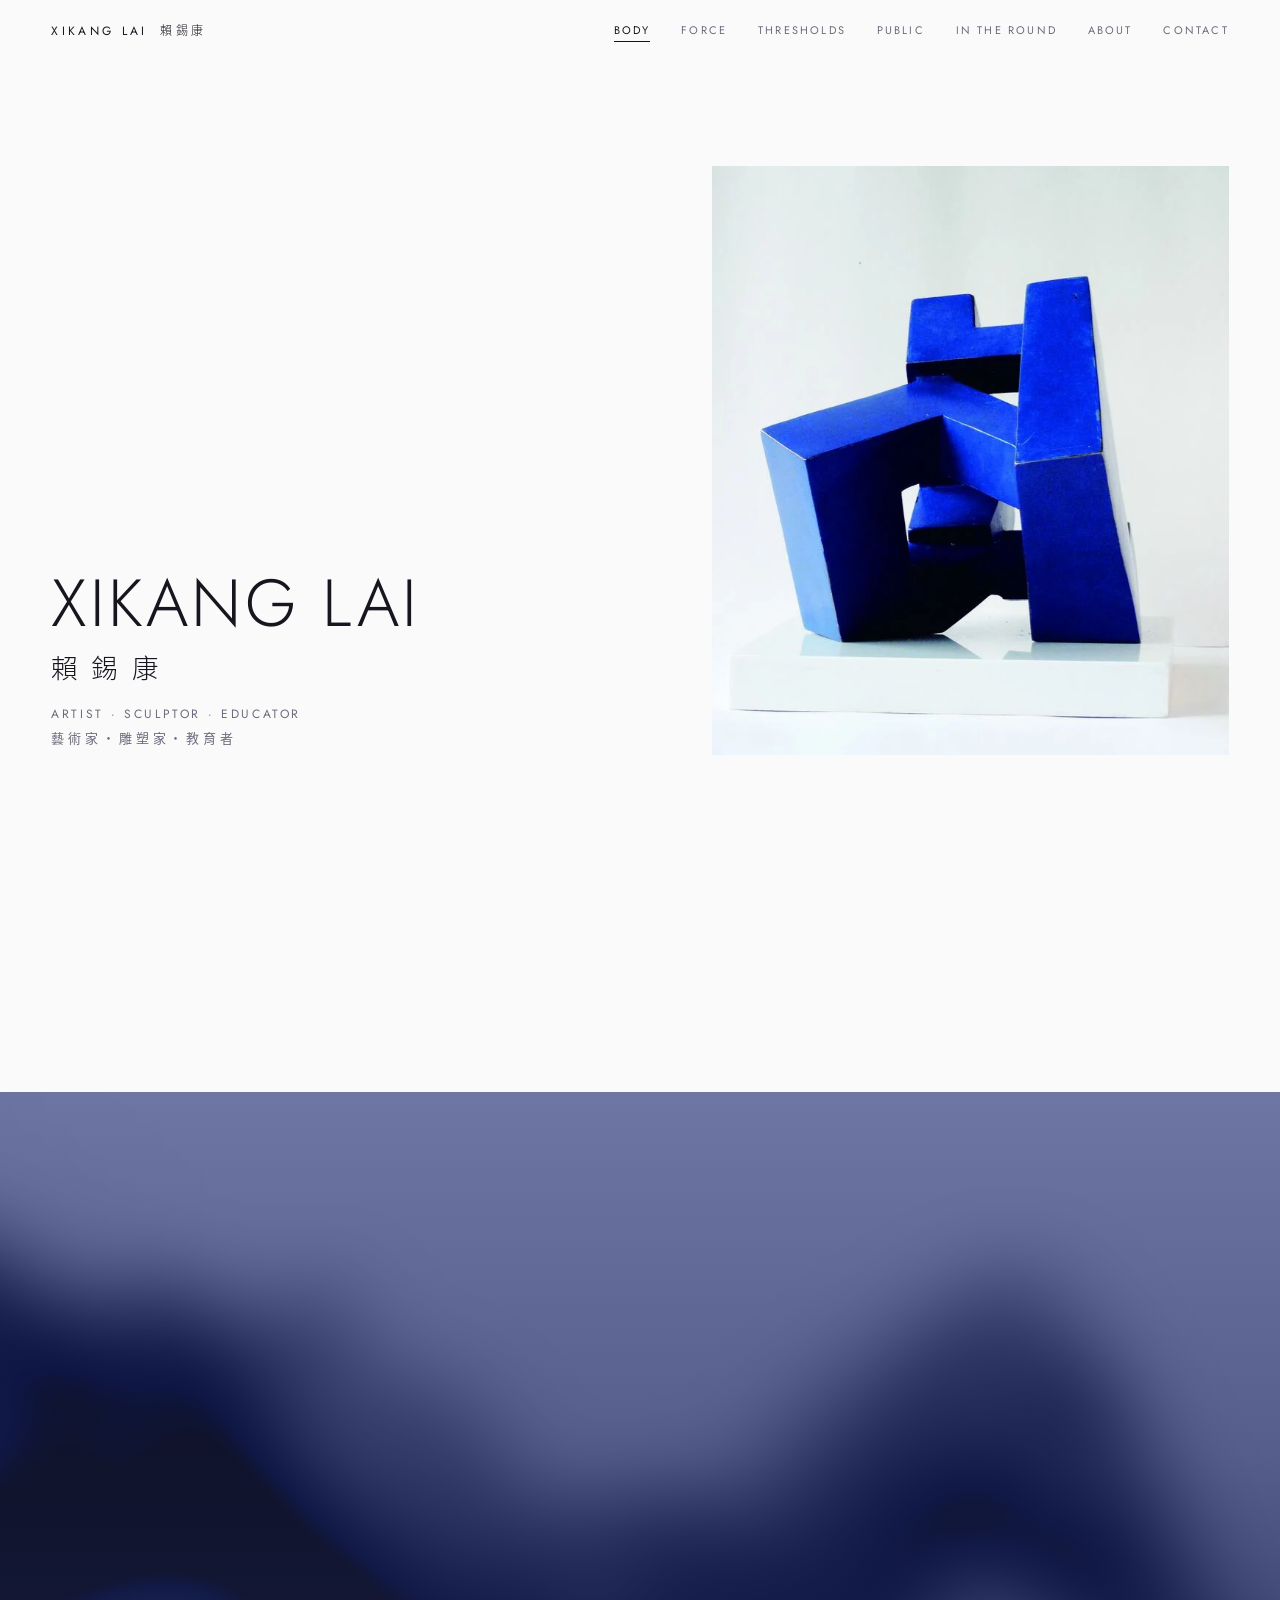
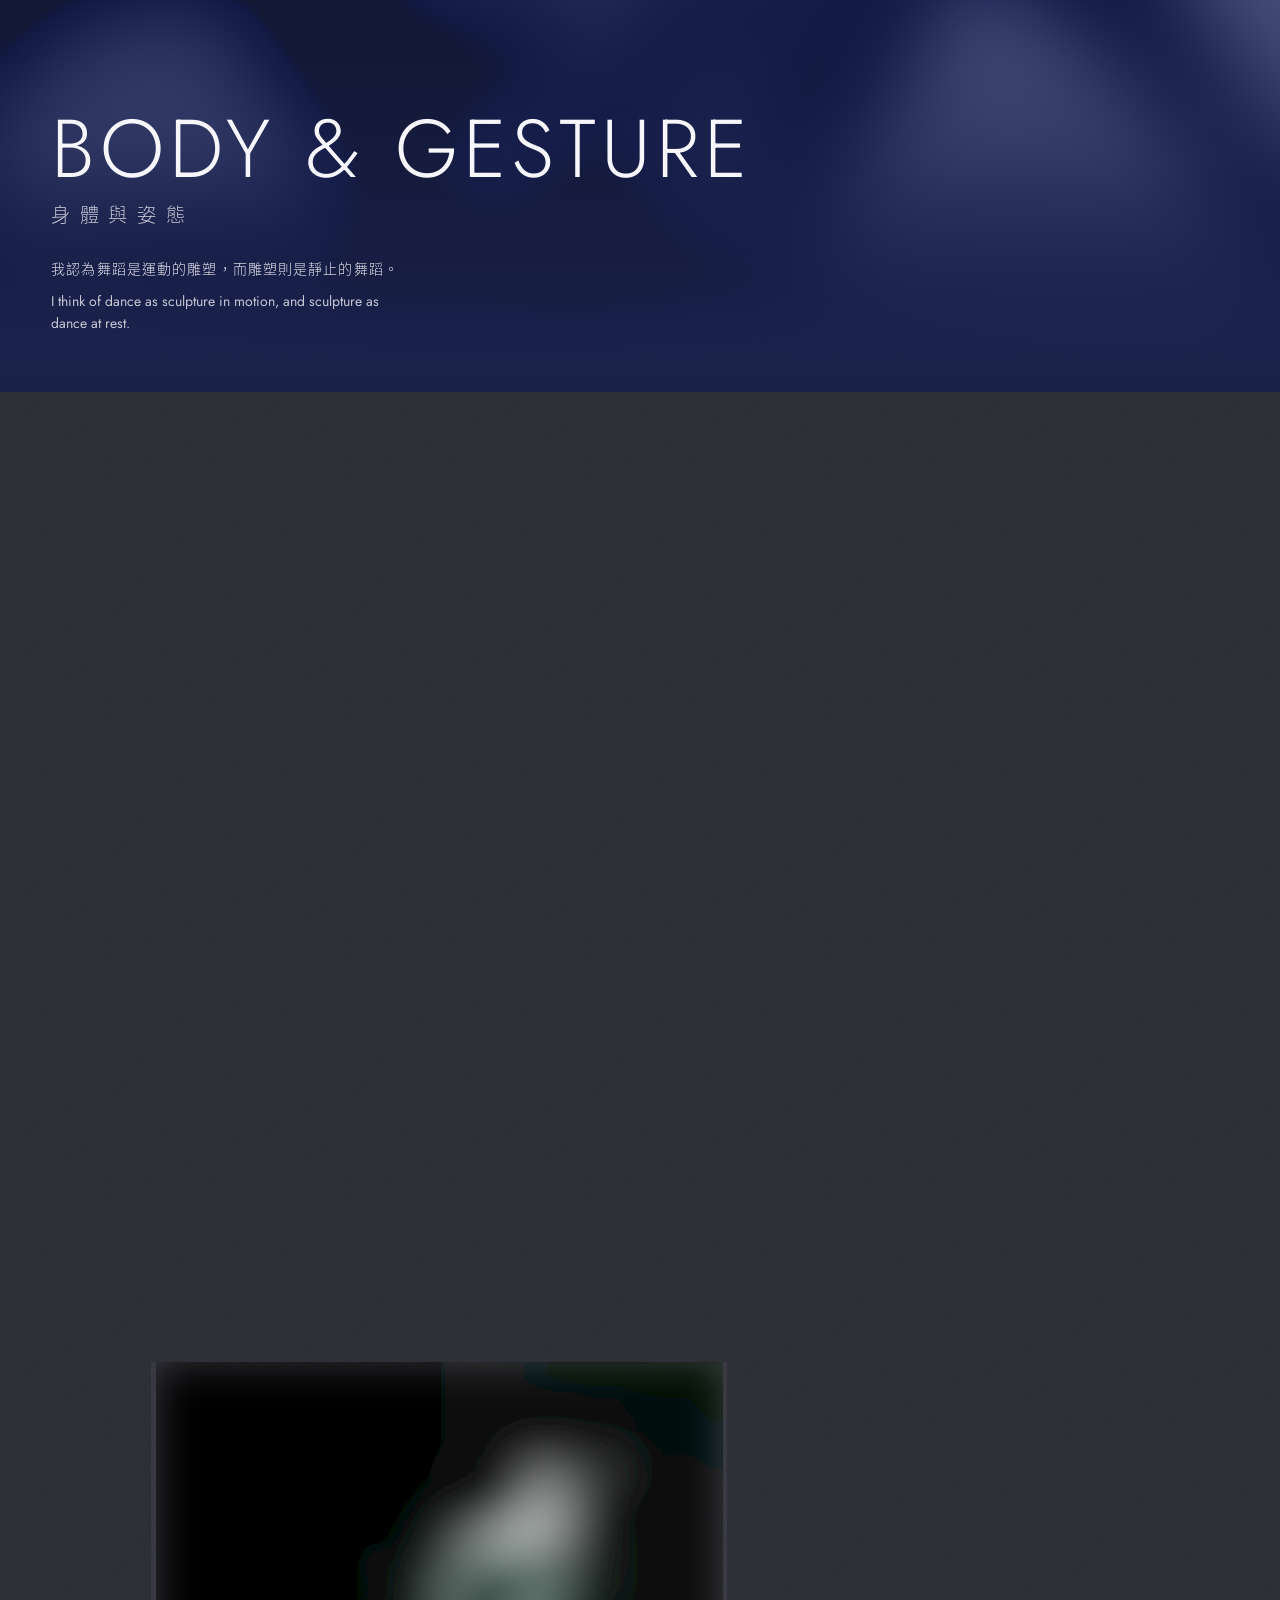
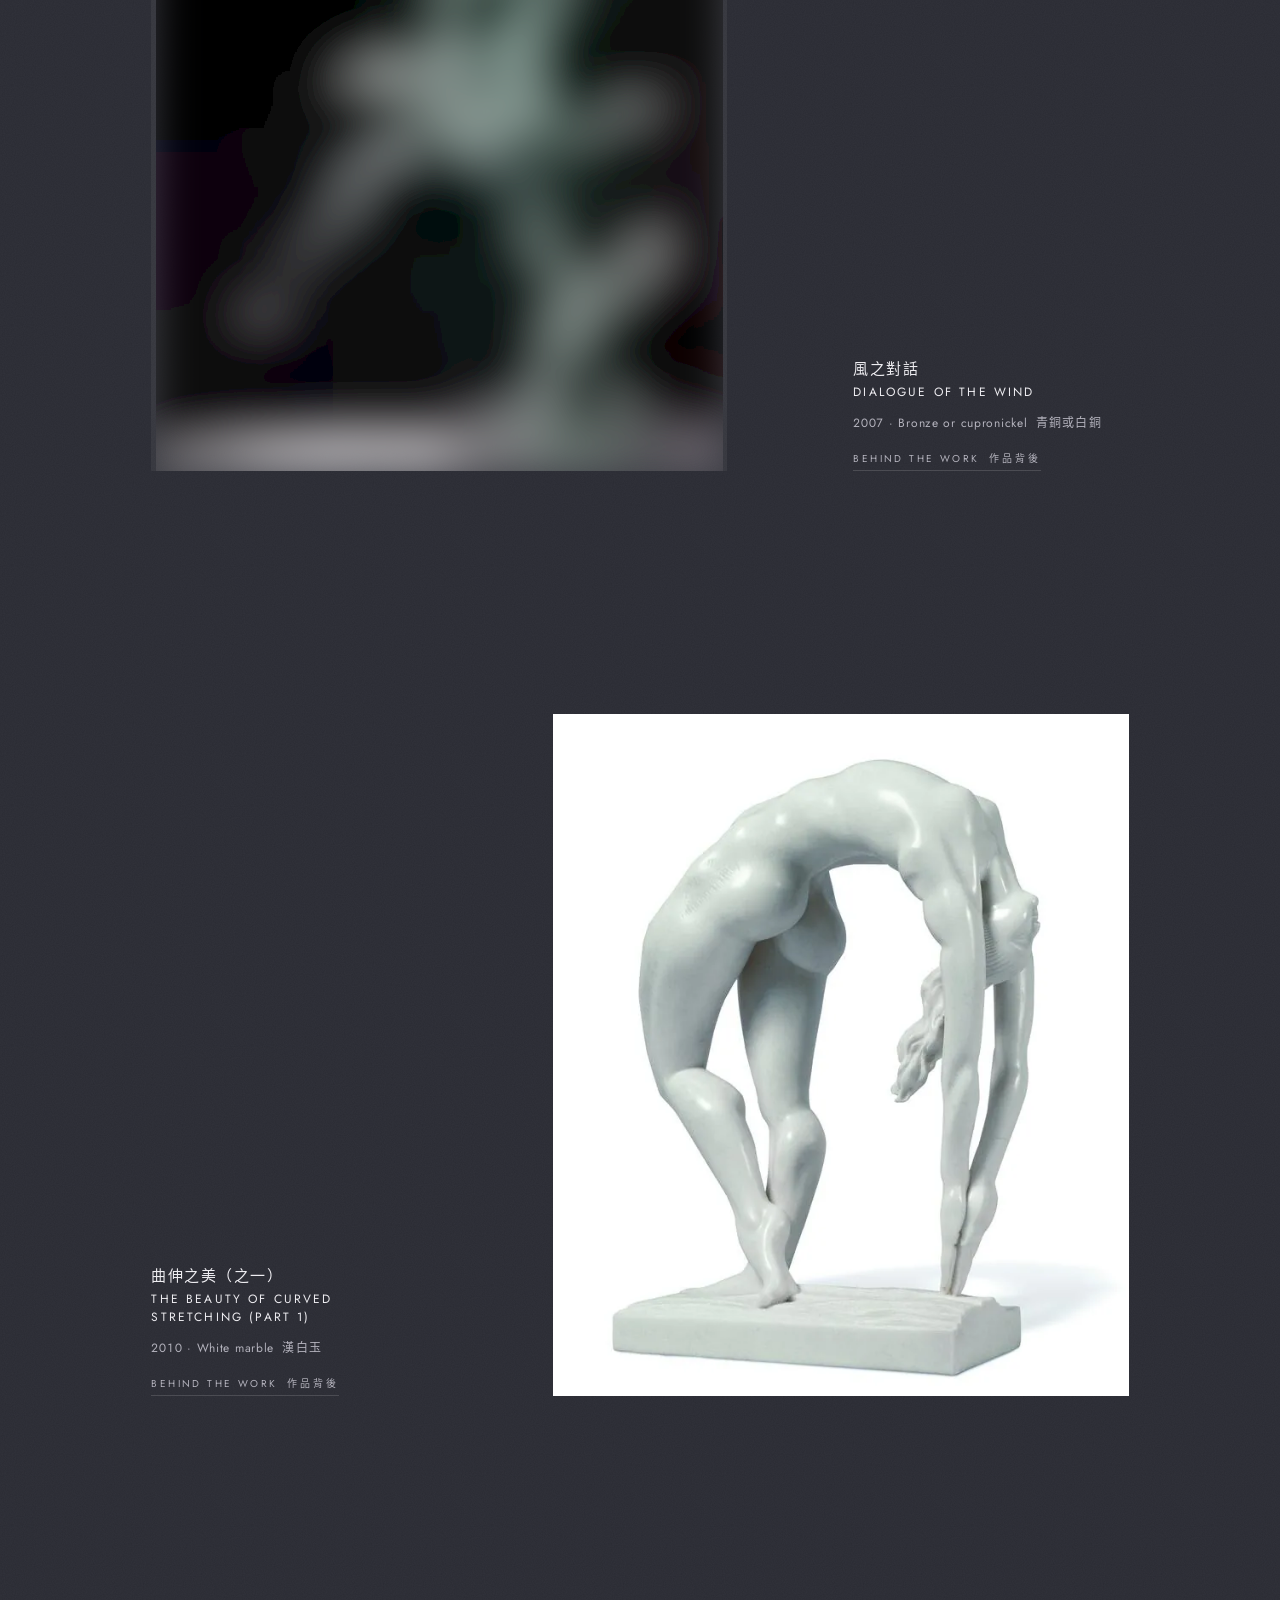
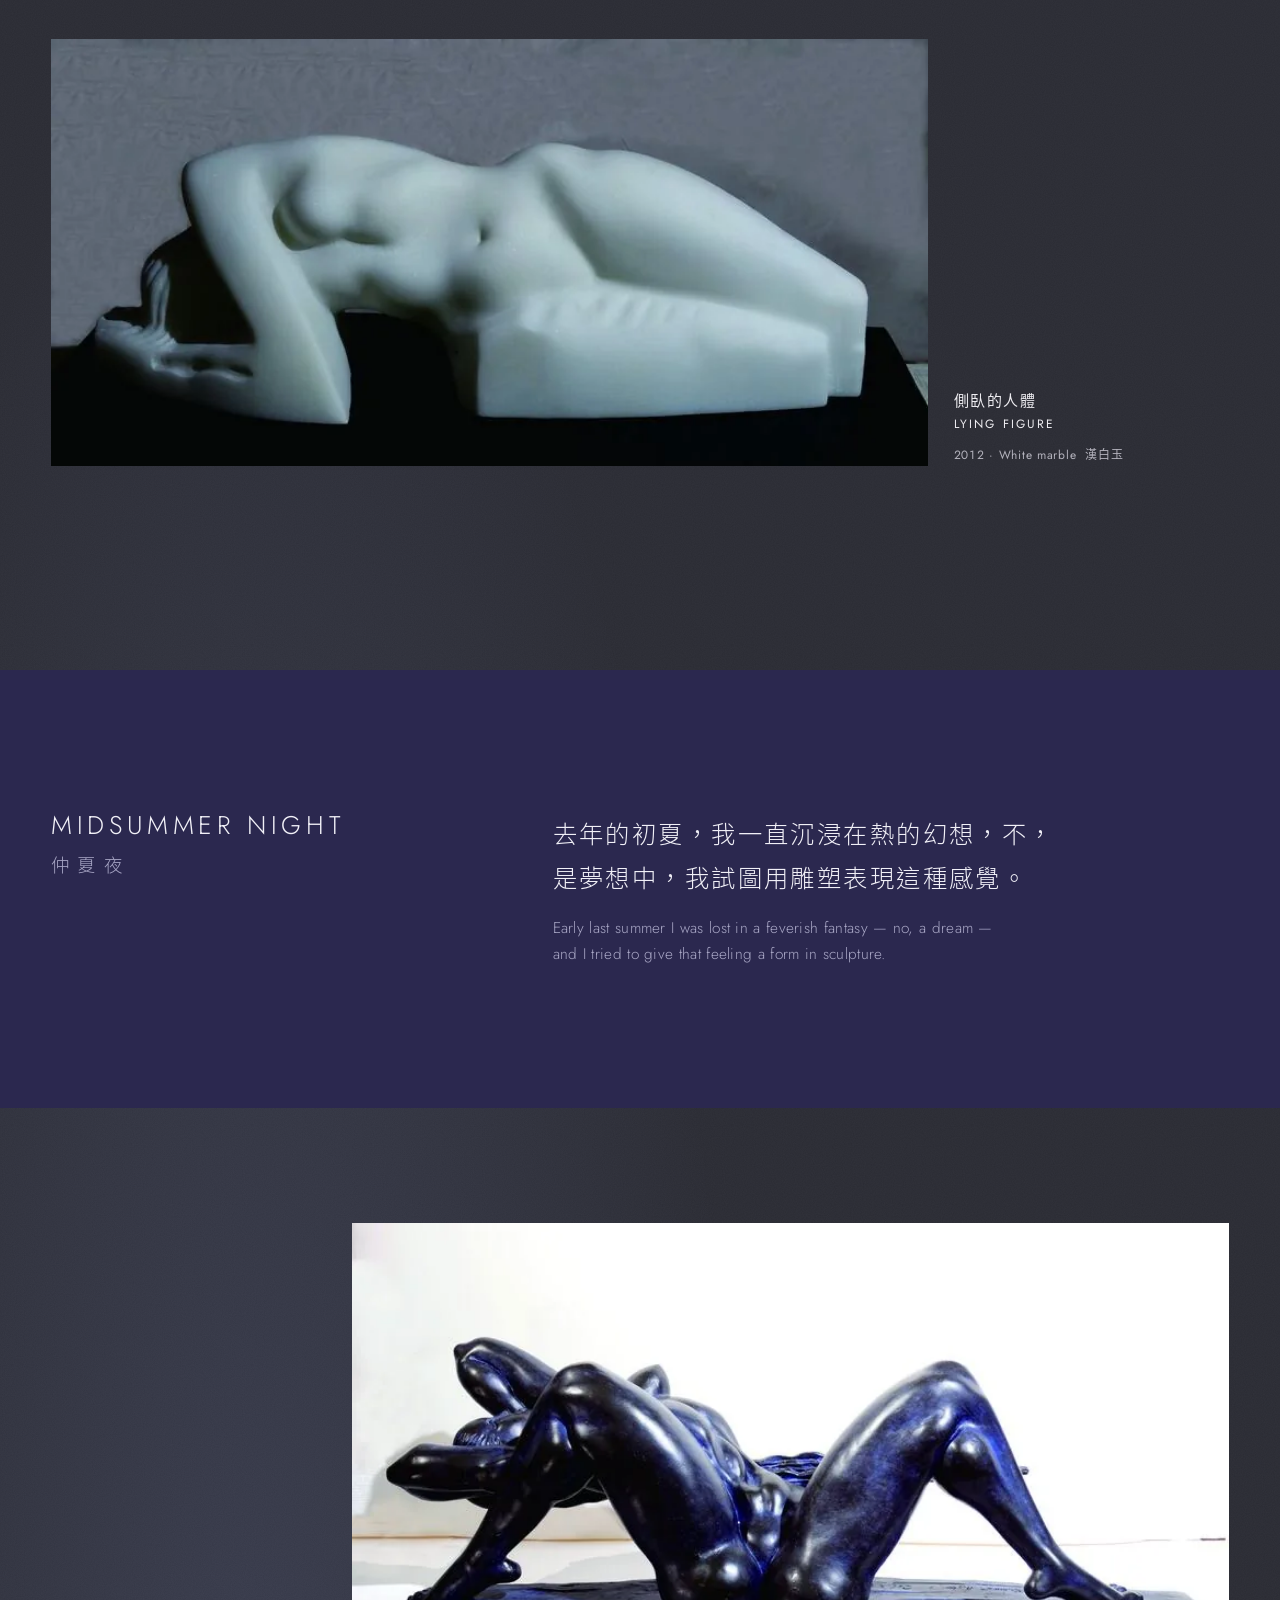
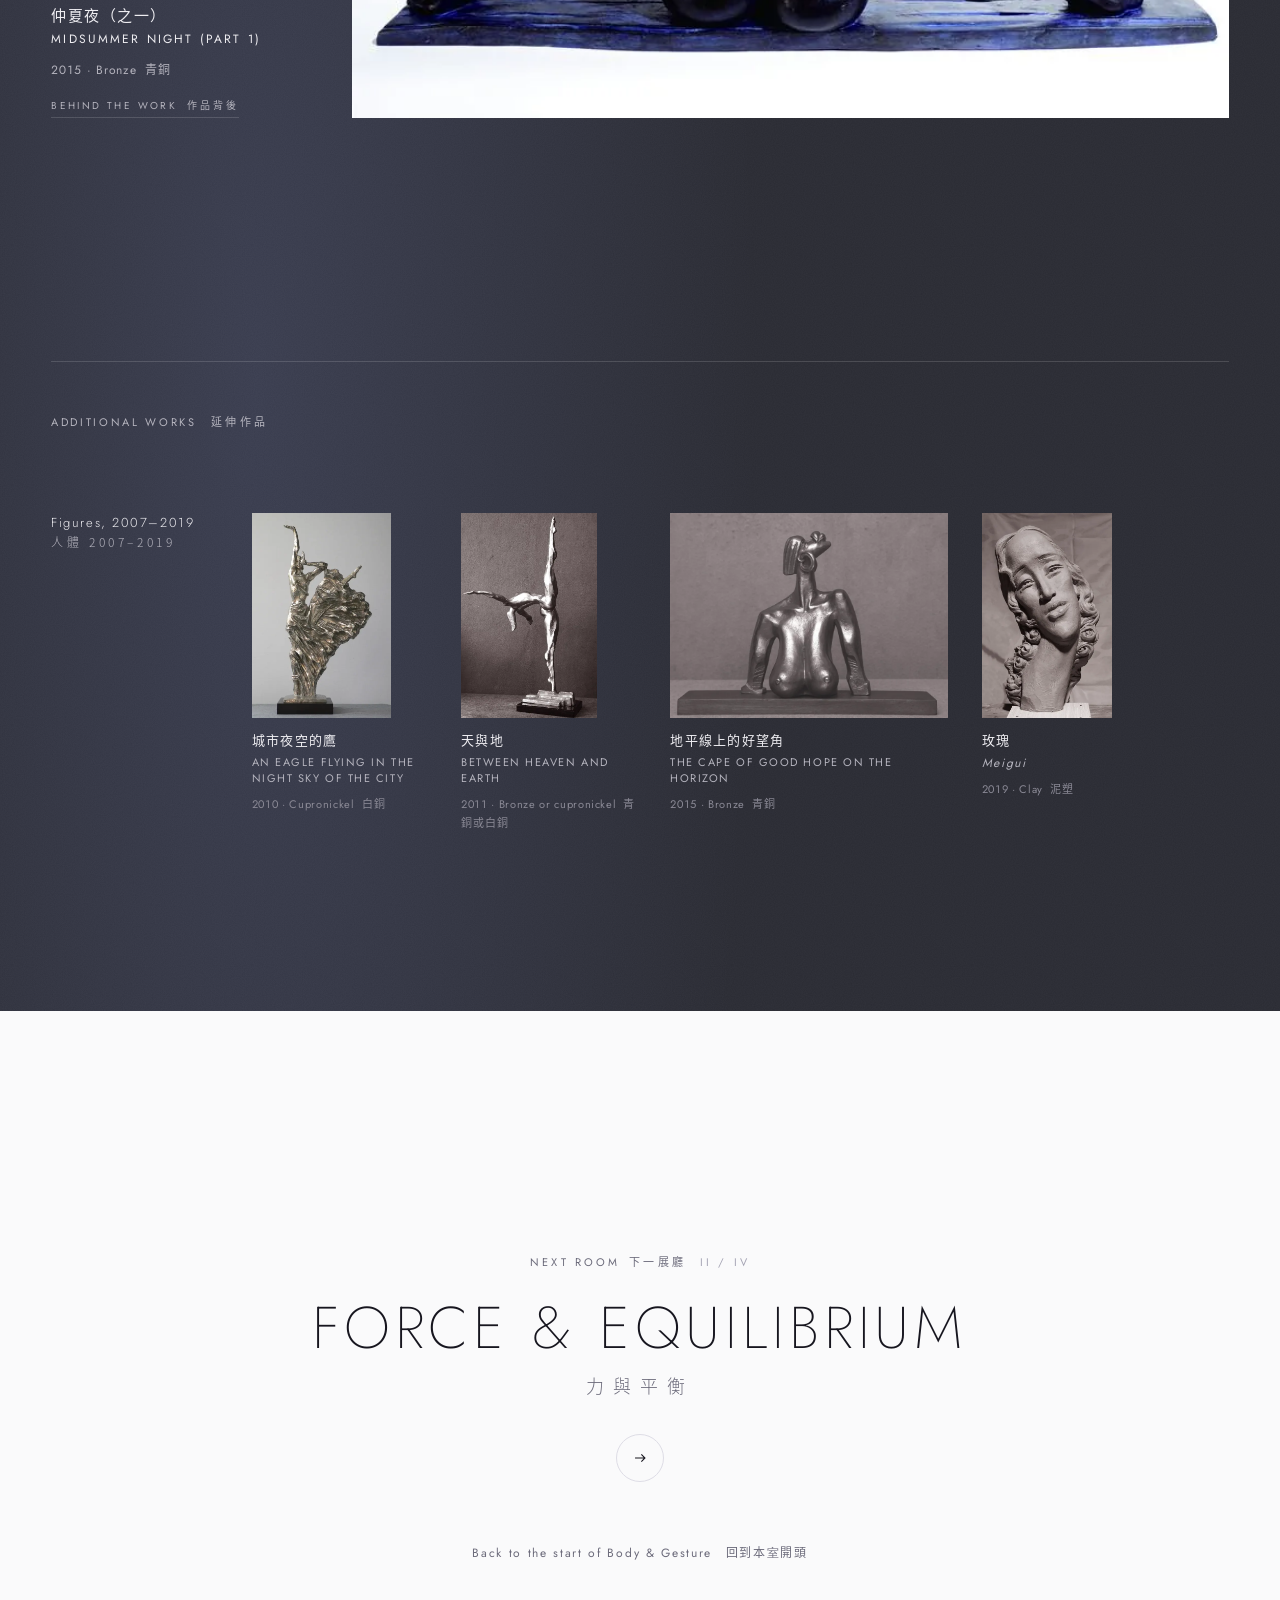
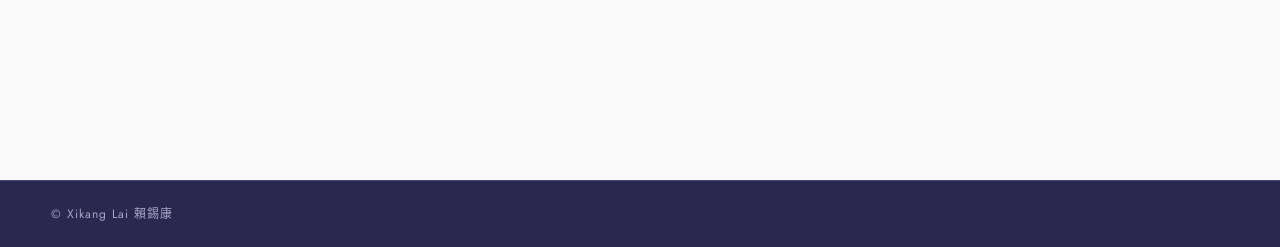
==== commit c6c13c93: "Soft previews while pictures load" ====
--- a/public/index.html
+++ b/public/index.html
@@ -736,14 +736,14 @@
 <section class="chapter room-body" aria-labelledby="body-h" data-room="body">
 <header class="ch-head ch-body has-band shade-mist" id="body">
   <div class="band-stage"><div class="band">
-    <div class="band-media"><img src="assets/img/midsummer-night.webp" alt="" loading="lazy" decoding="async" style="object-position:50% 55%"></div>
+    <div class="band-media"><img src="assets/img/band/midsummer-night.webp" alt="" loading="lazy" decoding="async" style="object-position:50% 55%"></div>
     <span class="band-glow" aria-hidden="true"></span>
     <div class="band-in"><div class="band-text"><h2 id="body-h"><span class="ch-en">Body &amp; Gesture</span><span class="ch-zh" lang="zh-Hant">身體與姿態</span></h2><figure class="ch-intro ch-quote"><blockquote lang="zh-Hant">我認為舞蹈是運動的雕塑，而雕塑則是靜止的舞蹈。</blockquote><p class="tr">I think of dance as sculpture in motion, and sculpture as dance at rest.</p></figure></div></div>
   </div></div>
 </header>
 <div class="wrap works">
 <article class="work L-a" id="dialogue-of-the-wind">
-  <button class="frame" type="button" data-i="0" data-v="0" aria-label="Open details: Dialogue of the Wind, bronze or cupronickel, 2007"><img src="assets/img/thumb/dialogue-of-the-wind.webp" srcset="assets/img/thumb/dialogue-of-the-wind.webp 800w, assets/img/dialogue-of-the-wind.webp 1600w" sizes="(min-width: 900px) 60vw, 100vw" width="1300" height="1600" alt="Dialogue of the Wind, bronze or cupronickel, 2007" loading="lazy" decoding="async"></button>
+  <button class="frame" type="button" data-i="0" data-v="0" aria-label="Open details: Dialogue of the Wind, bronze or cupronickel, 2007"><img style="background:center/contain no-repeat url(&quot;data:image/svg+xml,%3Csvg xmlns='http://www.w3.org/2000/svg' viewBox='0 0 24 30'%3E%3Cfilter id='b' x='0' y='0' width='1' height='1'%3E%3CfeGaussianBlur stdDeviation='.9' edgeMode='duplicate'/%3E%3C/filter%3E%3Cimage width='24' height='30' preserveAspectRatio='none' filter='url%28%23b%29' href='data:image/webp%3Bbase64%2CUklGRuYAAABXRUJQVlA4INoAAABwBQCdASoYAB4APtFepU6oJSMiKAqpABoJZQAD435mAJnxRCaL73CimkmoYFDXCFUq6RNgAP7%2BSLOzQ2%2BzrfL7VWRIjT9saZwIEj%2B3oT/XsB0GiRBF%2BnZKEeYRYHj3GkVIp5ZyfjG1UfLqoL3OxyeRAWqWmQxf8kIWsoS%2BjS6OdXzdVcysPJBrQ8SVMahJCZP5Vbd%2BVbxXtNC4l5sP2Y3PLn%2B36dLu7SDZD1NlUqn6ErCXxf8xzoQdlYk1S3JcigU7k3tO59QQR46EvCdtCoccrXSM0DXenQAAAA=='/%3E%3C/svg%3E&quot;)" src="assets/img/thumb/dialogue-of-the-wind.webp" srcset="assets/img/thumb/dialogue-of-the-wind.webp 800w, assets/img/dialogue-of-the-wind.webp 1600w" sizes="(min-width: 900px) 60vw, 100vw" width="1300" height="1600" alt="Dialogue of the Wind, bronze or cupronickel, 2007" loading="lazy" decoding="async"></button>
   <div class="label-block">
   <p class="zh" lang="zh-Hant">風之對話</p>
   <h3 class="en">Dialogue of the Wind</h3>
@@ -751,7 +751,7 @@
 </div>
 </article>
 <article class="work L-b" id="curved-stretching">
-  <button class="frame" type="button" data-i="1" data-v="0" aria-label="Open details: The Beauty of Curved Stretching (Part 1), white marble, 2010"><img src="assets/img/thumb/curved-stretching.webp" srcset="assets/img/thumb/curved-stretching.webp 800w, assets/img/curved-stretching.webp 1600w" sizes="(min-width: 900px) 60vw, 100vw" width="1352" height="1600" alt="The Beauty of Curved Stretching (Part 1), white marble, 2010" loading="lazy" decoding="async"></button>
+  <button class="frame" type="button" data-i="1" data-v="0" aria-label="Open details: The Beauty of Curved Stretching (Part 1), white marble, 2010"><img style="background:center/contain no-repeat url(&quot;data:image/svg+xml,%3Csvg xmlns='http://www.w3.org/2000/svg' viewBox='0 0 24 28'%3E%3Cfilter id='b' x='0' y='0' width='1' height='1'%3E%3CfeGaussianBlur stdDeviation='.9' edgeMode='duplicate'/%3E%3C/filter%3E%3Cimage width='24' height='28' preserveAspectRatio='none' filter='url%28%23b%29' href='data:image/webp%3Bbase64%2CUklGRrIAAABXRUJQVlA4IKYAAAAQBQCdASoYABwAPtFco02oJSMiKA1RABoJaQAD5aEK/J35iqmePNmiSa0ItF5l/MAAAP72CU7o0Pll7I%2BOmJzfx6K9Q6U4a1E8djU7aNmFmFDNY9judGSh%2B6bN9WM%2BFnKJsBOkrX1YNLIB/O%2B7y03fsksy%2BO5l2vvPVAMyjSKmc15pNUpN28G69%2B4T1L3Yv926waeeGNU2%2B48mQ2IUGNTLtFvAcAAA'/%3E%3C/svg%3E&quot;)" src="assets/img/thumb/curved-stretching.webp" srcset="assets/img/thumb/curved-stretching.webp 800w, assets/img/curved-stretching.webp 1600w" sizes="(min-width: 900px) 60vw, 100vw" width="1352" height="1600" alt="The Beauty of Curved Stretching (Part 1), white marble, 2010" loading="lazy" decoding="async"></button>
   <div class="label-block">
   <p class="zh" lang="zh-Hant">曲伸之美（之一）</p>
   <h3 class="en">The Beauty of Curved Stretching (Part 1)</h3>
@@ -759,7 +759,7 @@
 </div>
 </article>
 <article class="work L-wide-l" id="lying-figure">
-  <button class="frame" type="button" data-i="2" data-v="0" aria-label="Open details: Lying Figure, white marble, 2012"><img src="assets/img/thumb/lying-figure-b.webp" srcset="assets/img/thumb/lying-figure-b.webp 800w, assets/img/lying-figure-b.webp 1600w" sizes="(min-width: 900px) 60vw, 100vw" width="1600" height="778" alt="Lying Figure, white marble, 2012" loading="lazy" decoding="async"></button>
+  <button class="frame" type="button" data-i="2" data-v="0" aria-label="Open details: Lying Figure, white marble, 2012"><img style="background:center/contain no-repeat url(&quot;data:image/svg+xml,%3Csvg xmlns='http://www.w3.org/2000/svg' viewBox='0 0 24 12'%3E%3Cfilter id='b' x='0' y='0' width='1' height='1'%3E%3CfeGaussianBlur stdDeviation='.9' edgeMode='duplicate'/%3E%3C/filter%3E%3Cimage width='24' height='12' preserveAspectRatio='none' filter='url%28%23b%29' href='data:image/webp%3Bbase64%2CUklGRo4AAABXRUJQVlA4IIIAAABQBACdASoYAAwAPtFUo0uoJKMhsAgBABoJZQCdACL2v/4pS3vJ/kpXbM%2BAAP4Vu8HItpluUULlKWsag%2BPfOQ08tEZyNVPANJvhiBW%2B9sYmiWoxTmXX/TWnq%2B7Z8TIX4WxuhCsFsFPcgGg8ACVf7a7toxtZCbp7acXj1LGtPH6TIoAA'/%3E%3C/svg%3E&quot;)" src="assets/img/thumb/lying-figure-b.webp" srcset="assets/img/thumb/lying-figure-b.webp 800w, assets/img/lying-figure-b.webp 1600w" sizes="(min-width: 900px) 60vw, 100vw" width="1600" height="778" alt="Lying Figure, white marble, 2012" loading="lazy" decoding="async"></button>
   <div class="label-block">
   <p class="zh" lang="zh-Hant">側臥的人體</p>
   <h3 class="en">Lying Figure</h3>
@@ -776,7 +776,7 @@
 </aside>
 <div class="wrap works">
 <article class="work L-wide-r" id="midsummer-night">
-  <button class="frame" type="button" data-i="3" data-v="0" aria-label="Open details: Midsummer Night (Part 1), bronze, 2015"><img src="assets/img/thumb/midsummer-night.webp" srcset="assets/img/thumb/midsummer-night.webp 800w, assets/img/midsummer-night.webp 1600w" sizes="(min-width: 900px) 60vw, 100vw" width="1600" height="905" alt="Midsummer Night (Part 1), bronze, 2015" loading="lazy" decoding="async"></button>
+  <button class="frame" type="button" data-i="3" data-v="0" aria-label="Open details: Midsummer Night (Part 1), bronze, 2015"><img style="background:center/contain no-repeat url(&quot;data:image/svg+xml,%3Csvg xmlns='http://www.w3.org/2000/svg' viewBox='0 0 24 14'%3E%3Cfilter id='b' x='0' y='0' width='1' height='1'%3E%3CfeGaussianBlur stdDeviation='.9' edgeMode='duplicate'/%3E%3C/filter%3E%3Cimage width='24' height='14' preserveAspectRatio='none' filter='url%28%23b%29' href='data:image/webp%3Bbase64%2CUklGRrQAAABXRUJQVlA4IKgAAADwBACdASoYAA4APtFUo0uoJKMhsAgBABoJZQDHE8GJ/i1m2r/RDu%2Bd0SXSaK2jkAAA/vI1X3xyv6G4CBVP/xqw8DHObOEKyxzI2lUhTC81H%2BDq3nmjCvRY6yg/bAMuNxYvu29RK4rAAlPKKBfEaEvhQ3SLYxeRTFZD/LMypp9%2BivWEw5/LW/D/mmYgy0nN99tHT2TxrWSvhbMw5mrsmXUxkDJ/NgJAAAA='/%3E%3C/svg%3E&quot;)" src="assets/img/thumb/midsummer-night.webp" srcset="assets/img/thumb/midsummer-night.webp 800w, assets/img/midsummer-night.webp 1600w" sizes="(min-width: 900px) 60vw, 100vw" width="1600" height="905" alt="Midsummer Night (Part 1), bronze, 2015" loading="lazy" decoding="async"></button>
   <div class="label-block">
   <p class="zh" lang="zh-Hant">仲夏夜（之一）</p>
   <h3 class="en">Midsummer Night (Part 1)</h3>
@@ -787,19 +787,19 @@
   <p class="addl-kicker">Additional works <span lang="zh-Hant">延伸作品</span></p>
   <section class="group " aria-label="Figures, 2007–2019">
   <h3 class="group-title">Figures, 2007–2019 <span lang="zh-Hant">人體 2007–2019</span></h3>
-  <ul class="group-grid n4"><li class="sec" id="eagle-city-night" style="--ar:0.6819"><button class="frame" type="button" data-i="4" data-v="0" aria-label="Open details: An Eagle Flying in the Night Sky of the City, cupronickel, 2010"><img src="assets/img/thumb/eagle-city-night.webp" srcset="assets/img/thumb/eagle-city-night.webp 800w, assets/img/eagle-city-night.webp 1600w" sizes="(min-width: 900px) 22vw, 45vw" width="1091" height="1600" alt="An Eagle Flying in the Night Sky of the City, cupronickel, 2010" loading="lazy" decoding="async"></button><div class="label-block compact">
+  <ul class="group-grid n4"><li class="sec" id="eagle-city-night" style="--ar:0.6819"><button class="frame" type="button" data-i="4" data-v="0" aria-label="Open details: An Eagle Flying in the Night Sky of the City, cupronickel, 2010"><img style="background:center/contain no-repeat url(&quot;data:image/svg+xml,%3Csvg xmlns='http://www.w3.org/2000/svg' viewBox='0 0 24 35'%3E%3Cfilter id='b' x='0' y='0' width='1' height='1'%3E%3CfeGaussianBlur stdDeviation='.9' edgeMode='duplicate'/%3E%3C/filter%3E%3Cimage width='24' height='35' preserveAspectRatio='none' filter='url%28%23b%29' href='data:image/webp%3Bbase64%2CUklGRtIAAABXRUJQVlA4IMYAAABQBgCdASoYACMAPtFYpEuoJSOhqrgN%2BQAaCWcAzUssE6CLpbBIBggUD8L9KfrbhO0fWKmwrj83usCMAAD%2B5z8lcohU/HsRy42XtwvcqF97C5Ob8maE3Jfd5OsIr/7tSKgUZGBW5wD0yeprWngZ75877sQj0oBzfKSBMcBmYjKLSpQcbgGVVeqoSd5525McTnP22Wz8Kel83Yy%2BxnYtnTy8a71rLqBico/lKjOTCO%2Bq6ohbMDKvumD3vpNUDqBumQOgVgAAAAA='/%3E%3C/svg%3E&quot;)" src="assets/img/thumb/eagle-city-night.webp" srcset="assets/img/thumb/eagle-city-night.webp 800w, assets/img/eagle-city-night.webp 1600w" sizes="(min-width: 900px) 22vw, 45vw" width="1091" height="1600" alt="An Eagle Flying in the Night Sky of the City, cupronickel, 2010" loading="lazy" decoding="async"></button><div class="label-block compact">
   <p class="zh" lang="zh-Hant">城市夜空的鷹</p>
   <h4 class="en">An Eagle Flying in the Night Sky of the City</h4>
   <p class="meta"><span class="num">2010</span> · Cupronickel <span lang="zh-Hant">白銅</span></p>
-</div></li><li class="sec" id="heaven-earth" style="--ar:0.6663"><button class="frame" type="button" data-i="5" data-v="0" aria-label="Open details: Between Heaven and Earth, bronze or cupronickel, 2011"><img src="assets/img/thumb/heaven-earth.jpg" srcset="assets/img/thumb/heaven-earth.jpg 800w, assets/img/heaven-earth.webp 1600w" sizes="(min-width: 900px) 22vw, 45vw" width="1066" height="1600" alt="Between Heaven and Earth, bronze or cupronickel, 2011" loading="lazy" decoding="async"></button><div class="label-block compact">
+</div></li><li class="sec" id="heaven-earth" style="--ar:0.6663"><button class="frame" type="button" data-i="5" data-v="0" aria-label="Open details: Between Heaven and Earth, bronze or cupronickel, 2011"><img style="background:center/contain no-repeat url(&quot;data:image/svg+xml,%3Csvg xmlns='http://www.w3.org/2000/svg' viewBox='0 0 24 36'%3E%3Cfilter id='b' x='0' y='0' width='1' height='1'%3E%3CfeGaussianBlur stdDeviation='.9' edgeMode='duplicate'/%3E%3C/filter%3E%3Cimage width='24' height='36' preserveAspectRatio='none' filter='url%28%23b%29' href='data:image/webp%3Bbase64%2CUklGRs4AAABXRUJQVlA4IMIAAADwBQCdASoYACQAPtFWpU4oJCMiKrgMAQAaCWcAA%2BYe%2BO0hkl83Y36nzbFwQjeaVpL676FRHZvBmAD9IPLTGpXmv0tK3q4jih3QRsPfvkxyUUQ%2Bva6fplwk/BoBp6Sez89N5YY19ko60Wc43gYTZujiFpeIQz/hdq1d7PfY1qCKvCbOgXtQvoiMhWLBxoeZn6v1EfRu/secXLSAOMxrwFdvChyxdzam3obSo6paSo%2Bor4lSadM8aRtKzPr8fMKqn8AAAA=='/%3E%3C/svg%3E&quot;)" src="assets/img/thumb/heaven-earth.webp" srcset="assets/img/thumb/heaven-earth.webp 800w, assets/img/heaven-earth.webp 1600w" sizes="(min-width: 900px) 22vw, 45vw" width="1066" height="1600" alt="Between Heaven and Earth, bronze or cupronickel, 2011" loading="lazy" decoding="async"></button><div class="label-block compact">
   <p class="zh" lang="zh-Hant">天與地</p>
   <h4 class="en">Between Heaven and Earth</h4>
   <p class="meta"><span class="num">2011</span> · Bronze or cupronickel <span lang="zh-Hant">青銅或白銅</span></p>
-</div></li><li class="sec" id="cape-good-hope" style="--ar:1.3582"><button class="frame" type="button" data-i="6" data-v="0" aria-label="Open details: The Cape of Good Hope on the Horizon, bronze, 2015"><img src="assets/img/thumb/cape-good-hope.webp" srcset="assets/img/thumb/cape-good-hope.webp 800w, assets/img/cape-good-hope.webp 1600w" sizes="(min-width: 900px) 22vw, 45vw" width="1600" height="1178" alt="The Cape of Good Hope on the Horizon, bronze, 2015" loading="lazy" decoding="async"></button><div class="label-block compact">
+</div></li><li class="sec" id="cape-good-hope" style="--ar:1.3582"><button class="frame" type="button" data-i="6" data-v="0" aria-label="Open details: The Cape of Good Hope on the Horizon, bronze, 2015"><img style="background:center/contain no-repeat url(&quot;data:image/svg+xml,%3Csvg xmlns='http://www.w3.org/2000/svg' viewBox='0 0 24 18'%3E%3Cfilter id='b' x='0' y='0' width='1' height='1'%3E%3CfeGaussianBlur stdDeviation='.9' edgeMode='duplicate'/%3E%3C/filter%3E%3Cimage width='24' height='18' preserveAspectRatio='none' filter='url%28%23b%29' href='data:image/webp%3Bbase64%2CUklGRnwAAABXRUJQVlA4IHAAAABQBACdASoYABIAPtFco02oJSMiKA1RABoJZwAAHKCF4TZLIU62DJsVBJQAAHyq5zuFaAP9WWDaWfYR63QdNHHOqfkPVqsgXCszIvH0kSbCSE07ZyZGvWolnNZ1aXxuMYR0svXHZo647Mw8KkdQEAAA'/%3E%3C/svg%3E&quot;)" src="assets/img/thumb/cape-good-hope.webp" srcset="assets/img/thumb/cape-good-hope.webp 800w, assets/img/cape-good-hope.webp 1600w" sizes="(min-width: 900px) 22vw, 45vw" width="1600" height="1178" alt="The Cape of Good Hope on the Horizon, bronze, 2015" loading="lazy" decoding="async"></button><div class="label-block compact">
   <p class="zh" lang="zh-Hant">地平線上的好望角</p>
   <h4 class="en">The Cape of Good Hope on the Horizon</h4>
   <p class="meta"><span class="num">2015</span> · Bronze <span lang="zh-Hant">青銅</span></p>
-</div></li><li class="sec" id="rose" style="--ar:0.6350"><button class="frame" type="button" data-i="7" data-v="0" aria-label="Open details: 玫瑰, clay, 2019"><img src="assets/img/thumb/rose.webp" srcset="assets/img/thumb/rose.webp 800w, assets/img/rose.webp 1600w" sizes="(min-width: 900px) 22vw, 45vw" width="1016" height="1600" alt="玫瑰, clay, 2019" loading="lazy" decoding="async"></button><div class="label-block compact">
+</div></li><li class="sec" id="rose" style="--ar:0.6350"><button class="frame" type="button" data-i="7" data-v="0" aria-label="Open details: 玫瑰, clay, 2019"><img style="background:center/contain no-repeat url(&quot;data:image/svg+xml,%3Csvg xmlns='http://www.w3.org/2000/svg' viewBox='0 0 24 38'%3E%3Cfilter id='b' x='0' y='0' width='1' height='1'%3E%3CfeGaussianBlur stdDeviation='.9' edgeMode='duplicate'/%3E%3C/filter%3E%3Cimage width='24' height='38' preserveAspectRatio='none' filter='url%28%23b%29' href='data:image/webp%3Bbase64%2CUklGRiYBAABXRUJQVlA4IBoBAADwBgCdASoYACYAPtFapU4oJKMiKqgBABoJZwDKAd1pgYM0RfxhZG4cCnz5P631xpUn2zDe/1Y/r3Qu4aOM1eQIAP2JcvF3tysFC6WsjO0KfWEI659qi6/sNJ5q8m1VJvGPKz/rKXyUGKtv5c61XE/UZo%2BAZ0C8ChPtGUpXqmmzOA/iPio/J4uMQZIsMd8Vx0MmzgtrJwJ9b8boJAmkNpB1WQkZD1s5OnUuu5MvNjXnRrsgRep6xS/nzYGvVsH6gfO04GBRe0rMswtyEs7Qbf4YKrZhjVIB01LGAsHJ/DPzyFkL5JROf/JyEQcxOcMuv/YqctvSkeOmMfmNNIFWgQNUXaRTfU5E4Gq3pz3POzSH2lnoN0YruWDwAAA='/%3E%3C/svg%3E&quot;)" src="assets/img/thumb/rose.webp" srcset="assets/img/thumb/rose.webp 800w, assets/img/rose.webp 1600w" sizes="(min-width: 900px) 22vw, 45vw" width="1016" height="1600" alt="玫瑰, clay, 2019" loading="lazy" decoding="async"></button><div class="label-block compact">
   <p class="zh" lang="zh-Hant">玫瑰</p>
   <h4 class="en pinyin">Meigui</h4>
   <p class="meta"><span class="num">2019</span> · Clay <span lang="zh-Hant">泥塑</span></p>
@@ -811,14 +811,14 @@
 <section class="chapter room-force" aria-labelledby="force-h" data-room="force">
 <header class="ch-head ch-force has-band shade-door" id="force">
   <div class="band-stage"><div class="band">
-    <div class="band-media"><img src="assets/img/resultant-force.webp" alt="" loading="lazy" decoding="async" style="object-position:50% 50%"></div>
+    <div class="band-media"><img src="assets/img/band/resultant-force.webp" alt="" loading="lazy" decoding="async" style="object-position:50% 50%"></div>
     <span class="band-glow" aria-hidden="true"></span>
     <div class="band-in"><div class="band-text"><h2 id="force-h"><span class="ch-en">Force &amp; Equilibrium</span><span class="ch-zh" lang="zh-Hant">力與平衡</span></h2><figure class="ch-intro ch-quote"><blockquote lang="zh-Hant">平衡是美的，它能把你從不安帶回到平靜。</blockquote><p class="tr">Balance is beautiful: it carries you back from unease to calm.</p></figure></div></div>
   </div></div>
 </header>
 <div class="wrap works">
 <article class="work L-wide-r" id="balance">
-  <button class="frame" type="button" data-i="8" data-v="0" aria-label="Open details: Balance, cupronickel, 2010"><img src="assets/img/thumb/balance.webp" srcset="assets/img/thumb/balance.webp 800w, assets/img/balance.webp 1600w" sizes="(min-width: 900px) 60vw, 100vw" width="1600" height="1096" alt="Balance, cupronickel, 2010" loading="lazy" decoding="async"></button>
+  <button class="frame" type="button" data-i="8" data-v="0" aria-label="Open details: Balance, cupronickel, 2010"><img style="background:center/contain no-repeat url(&quot;data:image/svg+xml,%3Csvg xmlns='http://www.w3.org/2000/svg' viewBox='0 0 24 16'%3E%3Cfilter id='b' x='0' y='0' width='1' height='1'%3E%3CfeGaussianBlur stdDeviation='.9' edgeMode='duplicate'/%3E%3C/filter%3E%3Cimage width='24' height='16' preserveAspectRatio='none' filter='url%28%23b%29' href='data:image/webp%3Bbase64%2CUklGRpQAAABXRUJQVlA4IIgAAAAwBACdASoYABAAPtFUo0uoJKMhsAgBABoJYwCdAdwLf1ZRSivwc1ncR4AA/u/XwG7Ux%2BjDlEJjnjrMXHkQQICLu1rgEso0rJI8ru7Ps6x0tc6X%2BtGXXxHYUbMDn4YbWgOUr7pohjRakO6Q7x7BjI8eOSTEN25n3t6gLnpn4uGf136dsmZ7i1AA'/%3E%3C/svg%3E&quot;)" src="assets/img/thumb/balance.webp" srcset="assets/img/thumb/balance.webp 800w, assets/img/balance.webp 1600w" sizes="(min-width: 900px) 60vw, 100vw" width="1600" height="1096" alt="Balance, cupronickel, 2010" loading="lazy" decoding="async"></button>
   <div class="label-block">
   <p class="zh" lang="zh-Hant">平衡</p>
   <h3 class="en">Balance</h3>
@@ -827,7 +827,7 @@
 </article>
 <article class="work duo duo-companion">
   <figure class="duo-a main" id="spring">
-  <button class="frame" type="button" data-i="9" data-v="0" aria-label="Open details: Spring, bronze or cupronickel, 2013"><img src="assets/img/thumb/spring.webp" srcset="assets/img/thumb/spring.webp 800w, assets/img/spring.webp 1600w" sizes="(min-width: 900px) 40vw, 100vw" width="1103" height="1600" alt="Spring, bronze or cupronickel, 2013" loading="lazy" decoding="async"></button>
+  <button class="frame" type="button" data-i="9" data-v="0" aria-label="Open details: Spring, bronze or cupronickel, 2013"><img style="background:center/contain no-repeat url(&quot;data:image/svg+xml,%3Csvg xmlns='http://www.w3.org/2000/svg' viewBox='0 0 24 35'%3E%3Cfilter id='b' x='0' y='0' width='1' height='1'%3E%3CfeGaussianBlur stdDeviation='.9' edgeMode='duplicate'/%3E%3C/filter%3E%3Cimage width='24' height='35' preserveAspectRatio='none' filter='url%28%23b%29' href='data:image/webp%3Bbase64%2CUklGRs4AAABXRUJQVlA4IMIAAACQBQCdASoYACMAPtFapk6oJKMiKrgKAQAaCWcAA%2BLqH2xUISpHfmqHc/JhMmRcDgJKZijkwAD%2B9whAiceu4XlLOwAcz3y08S071Dzk9fooGl9GTx5efhSUyXrmejnI4bhn/i6jn5OO9Cr5CcZx54oKaiEp2saVcmgWEIuY8Qj0R1vleBAG5SJy5iJrCTfD3SJsE78GxPyjNQCAEM%2B8rzHv%2BBjJaLW86UWBCfTrG2rj525amF/C/7q7mtJSkS6jAAAAAA=='/%3E%3C/svg%3E&quot;)" src="assets/img/thumb/spring.webp" srcset="assets/img/thumb/spring.webp 800w, assets/img/spring.webp 1600w" sizes="(min-width: 900px) 40vw, 100vw" width="1103" height="1600" alt="Spring, bronze or cupronickel, 2013" loading="lazy" decoding="async"></button>
   <div class="label-block">
   <p class="zh" lang="zh-Hant">春</p>
   <h3 class="en">Spring</h3>
@@ -835,7 +835,7 @@
 </div>
 </figure>
   <figure class="duo-b comp" id="winter-spring">
-  <button class="frame" type="button" data-i="10" data-v="0" aria-label="Open details: Winter · Spring, bronze, 2015"><img src="assets/img/thumb/winter-spring.webp" srcset="assets/img/thumb/winter-spring.webp 800w, assets/img/winter-spring.webp 1600w" sizes="(min-width: 900px) 18vw, 50vw" width="911" height="1600" alt="Winter · Spring, bronze, 2015" loading="lazy" decoding="async"></button>
+  <button class="frame" type="button" data-i="10" data-v="0" aria-label="Open details: Winter · Spring, bronze, 2015"><img style="background:center/contain no-repeat url(&quot;data:image/svg+xml,%3Csvg xmlns='http://www.w3.org/2000/svg' viewBox='0 0 24 42'%3E%3Cfilter id='b' x='0' y='0' width='1' height='1'%3E%3CfeGaussianBlur stdDeviation='.9' edgeMode='duplicate'/%3E%3C/filter%3E%3Cimage width='24' height='42' preserveAspectRatio='none' filter='url%28%23b%29' href='data:image/webp%3Bbase64%2CUklGRr4AAABXRUJQVlA4ILIAAACQBQCdASoYACoAPtFSpEuoJKOhsBqqqQAaCWkA0UQWU3RLkunTx5Upmu7q2MVkAD%2B9ijqMAAD%2BUsBhlAYNz6bA3qsZ1OA4Hc9c9NbEYkx2DZej1yT0Bp7tpfdEPVgF4XVa%2B09EdCd12Qb/7SPGCR3m5BXNxyl55FFShPKOlSoLFPaOI3klstAca/%2BPlFwhEavZg7iBp8wI5IrH/yonEs%2BV/x0pGDoTCMrYlcf25sSAKAAA'/%3E%3C/svg%3E&quot;)" src="assets/img/thumb/winter-spring.webp" srcset="assets/img/thumb/winter-spring.webp 800w, assets/img/winter-spring.webp 1600w" sizes="(min-width: 900px) 18vw, 50vw" width="911" height="1600" alt="Winter · Spring, bronze, 2015" loading="lazy" decoding="async"></button>
   <div class="label-block compact">
   <p class="zh" lang="zh-Hant">冬·春</p>
   <h4 class="en">Winter · Spring</h4>
@@ -844,7 +844,7 @@
 </figure>
 </article>
 <article class="work L-wide-r" id="resultant-force">
-  <button class="frame" type="button" data-i="11" data-v="0" aria-label="Open details: Resultant Force, cast iron, 2015"><img src="assets/img/thumb/resultant-force.webp" srcset="assets/img/thumb/resultant-force.webp 800w, assets/img/resultant-force.webp 1600w" sizes="(min-width: 900px) 60vw, 100vw" width="1600" height="923" alt="Resultant Force, cast iron, 2015" loading="lazy" decoding="async"></button>
+  <button class="frame" type="button" data-i="11" data-v="0" aria-label="Open details: Resultant Force, cast iron, 2015"><img style="background:center/contain no-repeat url(&quot;data:image/svg+xml,%3Csvg xmlns='http://www.w3.org/2000/svg' viewBox='0 0 24 14'%3E%3Cfilter id='b' x='0' y='0' width='1' height='1'%3E%3CfeGaussianBlur stdDeviation='.9' edgeMode='duplicate'/%3E%3C/filter%3E%3Cimage width='24' height='14' preserveAspectRatio='none' filter='url%28%23b%29' href='data:image/webp%3Bbase64%2CUklGRpAAAABXRUJQVlA4IIQAAAAQBACdASoYAA4APtFWo0uoJKMhsAgBABoJYgAAW%2BwIeI5760Q7NLr2AAD%2B9ohyYVXXwugp62nnuXl%2BKJaKdRNMKlZkDvdGLAqPRSKONnINUynFyc/uG4HRp64XNtC0RFigJDpMELeUPobDZU9GrPizHQDLTSmGuM4N0fUfMp1UJJYAAAA='/%3E%3C/svg%3E&quot;)" src="assets/img/thumb/resultant-force.webp" srcset="assets/img/thumb/resultant-force.webp 800w, assets/img/resultant-force.webp 1600w" sizes="(min-width: 900px) 60vw, 100vw" width="1600" height="923" alt="Resultant Force, cast iron, 2015" loading="lazy" decoding="async"></button>
   <div class="label-block">
   <p class="zh" lang="zh-Hant">合力</p>
   <h3 class="en">Resultant Force</h3>
@@ -854,18 +854,18 @@
 <section class="series" aria-labelledby="float-h">
   <h3 class="series-title" id="float-h">Float <span lang="zh-Hant">水天</span></h3>
   <ul class="series-row">
-    <li class="sec" id="float-1"><button class="frame" type="button" data-i="12" data-v="0" aria-label="Open details: Float (Part 1), bronze, 2014"><img src="assets/img/thumb/float-1.webp" srcset="assets/img/thumb/float-1.webp 800w, assets/img/float-1.webp 1600w" sizes="(min-width: 900px) 30vw, 50vw" width="1600" height="1227" alt="Float (Part 1), bronze, 2014" loading="lazy" decoding="async"></button><div class="label-block compact">
+    <li class="sec" id="float-1"><button class="frame" type="button" data-i="12" data-v="0" aria-label="Open details: Float (Part 1), bronze, 2014"><img style="background:center/contain no-repeat url(&quot;data:image/svg+xml,%3Csvg xmlns='http://www.w3.org/2000/svg' viewBox='0 0 24 18'%3E%3Cfilter id='b' x='0' y='0' width='1' height='1'%3E%3CfeGaussianBlur stdDeviation='.9' edgeMode='duplicate'/%3E%3C/filter%3E%3Cimage width='24' height='18' preserveAspectRatio='none' filter='url%28%23b%29' href='data:image/webp%3Bbase64%2CUklGRpAAAABXRUJQVlA4IIQAAAAQBQCdASoYABIAPtFcqU2oJSQiKAqpABoJZwAALm2BfNEtYyWsNQbIwfEdsqkqsp4AAP7rIpWIBYnUEfhbuMWU41/MUUjySrcKknpeUE8c9m4G%2B5Atm2MArU7h2jbbLrHVj2aD8nC0LTjXMHF2Iq0bmgM02os1r4cuU6OmC%2BOajAYAAAA='/%3E%3C/svg%3E&quot;)" src="assets/img/thumb/float-1.webp" srcset="assets/img/thumb/float-1.webp 800w, assets/img/float-1.webp 1600w" sizes="(min-width: 900px) 30vw, 50vw" width="1600" height="1227" alt="Float (Part 1), bronze, 2014" loading="lazy" decoding="async"></button><div class="label-block compact">
   <p class="zh" lang="zh-Hant">水天（之一）</p>
   <h4 class="en">Float (Part 1)</h4>
   <p class="meta"><span class="num">2014</span> · Bronze <span lang="zh-Hant">青銅</span></p>
 </div></li>
-    <li class="sec" id="float-2"><button class="frame" type="button" data-i="13" data-v="0" aria-label="Open details: Float (Part 2), bronze, 2014"><img src="assets/img/thumb/float-2.webp" srcset="assets/img/thumb/float-2.webp 800w, assets/img/float-2.webp 1600w" sizes="(min-width: 900px) 20vw, 50vw" width="1183" height="1600" alt="Float (Part 2), bronze, 2014" loading="lazy" decoding="async"></button><div class="label-block compact">
+    <li class="sec" id="float-2"><button class="frame" type="button" data-i="13" data-v="0" aria-label="Open details: Float (Part 2), bronze, 2014"><img style="background:center/contain no-repeat url(&quot;data:image/svg+xml,%3Csvg xmlns='http://www.w3.org/2000/svg' viewBox='0 0 24 32'%3E%3Cfilter id='b' x='0' y='0' width='1' height='1'%3E%3CfeGaussianBlur stdDeviation='.9' edgeMode='duplicate'/%3E%3C/filter%3E%3Cimage width='24' height='32' preserveAspectRatio='none' filter='url%28%23b%29' href='data:image/webp%3Bbase64%2CUklGRtYAAABXRUJQVlA4IMoAAACQBQCdASoYACAAPtFapU0oJSOiMBgIAQAaCWkAz2XcC4aK1PP6CO92dRMry8f1azUL5hwHAAD%2B7XfdBOdK2c9IiV/ezOozFCTlFaUJ9JZKiEfptxcIjFk5dHKrwwuEECTNN3eycKQgZIfON2%2BP/nMiYlaHzi6CuH1jhBCaSK3CuyOi/94q1jioXD5hzOefj6qFQ0mCgSL525KakuJHWIBw9TA5XKQUC1P8BEJZ9rAzWIbmZUaNnpmKU7D7KvdVwITHsRoTRAr7ulAA'/%3E%3C/svg%3E&quot;)" src="assets/img/thumb/float-2.webp" srcset="assets/img/thumb/float-2.webp 800w, assets/img/float-2.webp 1600w" sizes="(min-width: 900px) 20vw, 50vw" width="1183" height="1600" alt="Float (Part 2), bronze, 2014" loading="lazy" decoding="async"></button><div class="label-block compact">
   <p class="zh" lang="zh-Hant">水天（之二）</p>
   <h4 class="en">Float (Part 2)</h4>
   <p class="meta"><span class="num">2014</span> · Bronze <span lang="zh-Hant">青銅</span></p>
 </div></li>
   </ul>
-  <article class="series-main" id="float-part-3"><button class="frame" type="button" data-i="14" data-v="0" aria-label="Open details: Float (Part 3), bronze, 2024"><img src="assets/img/thumb/float-part-3.webp" srcset="assets/img/thumb/float-part-3.webp 800w, assets/img/float-part-3.webp 1600w" sizes="(min-width: 900px) 70vw, 100vw" width="1600" height="1025" alt="Float (Part 3), bronze, 2024" loading="lazy" decoding="async"></button><div class="label-block">
+  <article class="series-main" id="float-part-3"><button class="frame" type="button" data-i="14" data-v="0" aria-label="Open details: Float (Part 3), bronze, 2024"><img style="background:center/contain no-repeat url(&quot;data:image/svg+xml,%3Csvg xmlns='http://www.w3.org/2000/svg' viewBox='0 0 24 15'%3E%3Cfilter id='b' x='0' y='0' width='1' height='1'%3E%3CfeGaussianBlur stdDeviation='.9' edgeMode='duplicate'/%3E%3C/filter%3E%3Cimage width='24' height='15' preserveAspectRatio='none' filter='url%28%23b%29' href='data:image/webp%3Bbase64%2CUklGRsAAAABXRUJQVlA4ILQAAABQBACdASoYAA8APtFWo0uoJKMhsAgBABoJYwC/OYvC3DmiEK1oJRxXiK4AAP7zfg8Rz/J0DdKx3ZEyH9ur3DvsyzpG6s12l5npIBtn4GWnFqn20VpiOz2Zd7iXUwuKd8WPfQi3bSi/%2BHvt/pb2r3xCvcYTLZUSgBqdpC5XPJGPzyiAyzucxEpfjFFslSPD6iP/PEOxYUZz//6bTqvZTW1TzlHffi8r0CGDPKaDlA/q87gLAAA='/%3E%3C/svg%3E&quot;)" src="assets/img/thumb/float-part-3.webp" srcset="assets/img/thumb/float-part-3.webp 800w, assets/img/float-part-3.webp 1600w" sizes="(min-width: 900px) 70vw, 100vw" width="1600" height="1025" alt="Float (Part 3), bronze, 2024" loading="lazy" decoding="async"></button><div class="label-block">
   <p class="zh" lang="zh-Hant">水天（之三）</p>
   <h3 class="en">Float (Part 3)</h3>
   <p class="meta"><span class="num">2024</span> · Bronze <span lang="zh-Hant">青銅</span></p><button class="story-cue" type="button" data-i="14" aria-label="Behind the Work: Float (Part 3), bronze, 2024">Behind the work <span lang="zh-Hant">作品背後</span></button>
@@ -875,7 +875,7 @@
 </section>
 <section class="chapter chapter-gate room-thresholds" aria-labelledby="thresholds-h" data-room="thresholds">
 <div class="th-stage"><header class="ch-head ch-thresholds" id="thresholds">
-  <img class="th-shadow" src="assets/img/gate-of-chaos.webp" alt="" loading="lazy" decoding="async" style="object-position:50% 55%">
+  <img class="th-shadow" src="assets/img/band/gate-of-chaos.webp" alt="" loading="lazy" decoding="async" style="object-position:50% 55%">
   <div class="ch-in">
     <h2 id="thresholds-h"><span class="ch-en">Thresholds &amp; Space</span><span class="ch-zh" lang="zh-Hant">門與空間</span></h2>
     <figure class="ch-intro ch-quote"><blockquote lang="zh-Hant">現代藝術從傳統走來，又一次次地否定，在肯定中傳承，在否定中進步。</blockquote><p class="tr">Modern art comes out of tradition and negates it, again and again — inheriting by affirming, advancing by negating.</p><p class="ch-span">From Civilized Ruins (1990) to the Gate series (2022–2025).<span lang="zh-Hant">從《廢墟》（1990）到「門系列」（2022–2025）。</span></p></figure>
@@ -887,15 +887,15 @@
     <h3 id="ruins-h"><span lang="zh-Hant">廢墟</span> Civilized Ruins</h3>
   </header>
   <div class="pair-grid"><figure class="pair-item p1" id="civilized-ruins-1990">
-  <button class="frame" type="button" data-i="15" data-v="0" aria-label="Open details: Civilized Ruins, glass-fibre reinforced plastic, stainless steel, 1990"><img src="assets/img/thumb/civilized-ruins-1990.jpg" srcset="assets/img/thumb/civilized-ruins-1990.jpg 800w, assets/img/civilized-ruins-1990.webp 1600w" sizes="(min-width: 900px) 45vw, 100vw" width="1600" height="1200" alt="Civilized Ruins, glass-fibre reinforced plastic, stainless steel, 1990" loading="lazy" decoding="async"></button>
+  <button class="frame" type="button" data-i="15" data-v="0" aria-label="Open details: Civilized Ruins, glass-fibre reinforced plastic, stainless steel, 1990"><img style="background:center/contain no-repeat url(&quot;data:image/svg+xml,%3Csvg xmlns='http://www.w3.org/2000/svg' viewBox='0 0 24 18'%3E%3Cfilter id='b' x='0' y='0' width='1' height='1'%3E%3CfeGaussianBlur stdDeviation='.9' edgeMode='duplicate'/%3E%3C/filter%3E%3Cimage width='24' height='18' preserveAspectRatio='none' filter='url%28%23b%29' href='data:image/webp%3Bbase64%2CUklGRuAAAABXRUJQVlA4INQAAABwBQCdASoYABIAPtFepE6oJSMiKAqpABoJagCnFdwLhtK6eKGUDWYN6tbkmJF3nWk4/E%2BAAM4zeuY3PNOOyykqyRfd7JR37pfSZKYtidY7RcOA8GR2O%2BFeSTnZW4IMxviPdMbC6BUZ/Ex3qLzC530G%2Bs1DyhNHxt%2BvPRt8HWHoz9pcMITTTgmCeqfTqya1YCNVq0nnQMwBaJe86ZtjbRDL0wdmxfX4KcMVJgQMZ58gCcDqECbC0KgW921j35d5TVWJaXW5ofly8lIRkaw6CVsroAAAAA=='/%3E%3C/svg%3E&quot;)" src="assets/img/thumb/civilized-ruins-1990.jpg" srcset="assets/img/thumb/civilized-ruins-1990.jpg 800w, assets/img/civilized-ruins-1990.webp 1600w" sizes="(min-width: 900px) 45vw, 100vw" width="1600" height="1200" alt="Civilized Ruins, glass-fibre reinforced plastic, stainless steel, 1990" loading="lazy" decoding="async"></button>
   <figcaption class="label-block"><p class="pair-year num">1990</p><p class="meta">Glass-fibre reinforced plastic, stainless steel <span lang="zh-Hant">玻璃鋼、不鏽鋼</span></p></figcaption>
 </figure><figure class="pair-item p2" id="civilized-ruins">
-  <button class="frame" type="button" data-i="16" data-v="0" aria-label="Open details: Civilized Ruins — The Gate of Peace (Gate Series I), bronze, 2022"><img src="assets/img/thumb/civilized-ruins.jpg" srcset="assets/img/thumb/civilized-ruins.jpg 800w, assets/img/civilized-ruins.webp 1600w" sizes="(min-width: 900px) 45vw, 100vw" width="1234" height="1600" alt="Civilized Ruins — The Gate of Peace (Gate Series I), bronze, 2022" loading="lazy" decoding="async"></button>
+  <button class="frame" type="button" data-i="16" data-v="0" aria-label="Open details: Civilized Ruins — The Gate of Peace (Gate Series I), bronze, 2022"><img style="background:center/contain no-repeat url(&quot;data:image/svg+xml,%3Csvg xmlns='http://www.w3.org/2000/svg' viewBox='0 0 24 31'%3E%3Cfilter id='b' x='0' y='0' width='1' height='1'%3E%3CfeGaussianBlur stdDeviation='.9' edgeMode='duplicate'/%3E%3C/filter%3E%3Cimage width='24' height='31' preserveAspectRatio='none' filter='url%28%23b%29' href='data:image/webp%3Bbase64%2CUklGRjQBAABXRUJQVlA4ICgBAABQBgCdASoYAB8APtFWokuoJKMhsAgBABoJbACdMtPnMBAtgTNwv9f4hv6nRyqYTXwbFsS5pLmN6htSgAD%2B7UOQOhWiBEH5bceBzNV%2BFE9tCjtcqEO5pDow5H8enbgAvGo8BJGtVIM1o86xOg9ZEUqU326%2B14QsxyN0irQ/AkZqJPyIN27hGGVisp4Kfih5fb3BTt9asLKhunxDpTKQ5Ob7Vh/F0CORVRLznPcne4fqB1Qrf4iiutXHSH4ztLM3OG4miM/Fxiw/0qJtL9LiJPpROqnhr7dv3t3/FlheC6SEb7cPOj9OnoGL5vjCclxPhFZ5HWVDRDTHdhQoS45oPBblmeCmvYLelfmoA1ReW0qVgmc/UFt3Tug1scVrrzcaYceJKsh7vIAAAA=='/%3E%3C/svg%3E&quot;)" src="assets/img/thumb/civilized-ruins.jpg" srcset="assets/img/thumb/civilized-ruins.jpg 800w, assets/img/civilized-ruins.webp 1600w" sizes="(min-width: 900px) 45vw, 100vw" width="1234" height="1600" alt="Civilized Ruins — The Gate of Peace (Gate Series I), bronze, 2022" loading="lazy" decoding="async"></button>
   <figcaption class="label-block"><p class="pair-year num">2022</p><p class="zh" lang="zh-Hant">廢墟—和平之門（門系列之一）</p><p class="meta">Bronze <span lang="zh-Hant">青銅</span></p><button class="story-cue" type="button" data-i="16" aria-label="Behind the Work: Civilized Ruins — The Gate of Peace (Gate Series I), bronze, 2022">Behind the work <span lang="zh-Hant">作品背後</span></button></figcaption>
 </figure></div>
 </section>
 <article class="work L-b" id="gate-of-spirit">
-  <button class="frame" type="button" data-i="17" data-v="0" aria-label="Open details: The Gate of Spirit (Gate Series II), stainless steel, carbon lacquer, 2025"><img src="assets/img/thumb/gate-of-spirit-b.webp" srcset="assets/img/thumb/gate-of-spirit-b.webp 800w, assets/img/gate-of-spirit-b.webp 1600w" sizes="(min-width: 900px) 60vw, 100vw" width="1444" height="1600" alt="The Gate of Spirit (Gate Series II), stainless steel, carbon lacquer, 2025" loading="lazy" decoding="async"></button>
+  <button class="frame" type="button" data-i="17" data-v="0" aria-label="Open details: The Gate of Spirit (Gate Series II), stainless steel, carbon lacquer, 2025"><img style="background:center/contain no-repeat url(&quot;data:image/svg+xml,%3Csvg xmlns='http://www.w3.org/2000/svg' viewBox='0 0 24 27'%3E%3Cfilter id='b' x='0' y='0' width='1' height='1'%3E%3CfeGaussianBlur stdDeviation='.9' edgeMode='duplicate'/%3E%3C/filter%3E%3Cimage width='24' height='27' preserveAspectRatio='none' filter='url%28%23b%29' href='data:image/webp%3Bbase64%2CUklGRgoBAABXRUJQVlA4IP4AAAAQBgCdASoYABsAPs1YoEunpaMhsBgMAPAZiWIAqScv5Z4L/Tfy5w5jOQPxOIq8zfwxhFvgrwJkOAAA/u1H%2BWPLmrSh%2BUfAC4ThA7hc9drcuv6vZiCsi5C8df66SHwf2n4lK%2BxpUmojutFRx8ZH2zUzVgR8X7em95jNZ2l%2B/teoQL74zjoh%2BOCmdH4o36UD/xTkKYR58nIejwHrl9J8LzARU6WSF3scd3MsEXIugOMmL16wcfnnIUuz1CtPYYVqbqb5h2IXQa90/t%2BnQgZ7bXyhm757F/yLV88othxvpdAxQXVfcN%2BIlRyWVBEVehMemQCtNwWgWddf8xKPTiAAAA=='/%3E%3C/svg%3E&quot;)" src="assets/img/thumb/gate-of-spirit-b.webp" srcset="assets/img/thumb/gate-of-spirit-b.webp 800w, assets/img/gate-of-spirit-b.webp 1600w" sizes="(min-width: 900px) 60vw, 100vw" width="1444" height="1600" alt="The Gate of Spirit (Gate Series II), stainless steel, carbon lacquer, 2025" loading="lazy" decoding="async"></button>
   <div class="label-block">
   <p class="zh" lang="zh-Hant">意志之門（門系列之二）</p>
   <h3 class="en">The Gate of Spirit (Gate Series II)</h3>
@@ -904,7 +904,7 @@
 </article>
 <article class="work duo duo-draft">
   <figure class="duo-a comp" id="gate-of-awakening-draft">
-  <button class="frame" type="button" data-i="18" data-v="0" aria-label="Open details: The Gate of Awakening (Gate Series III, Draft), bronze, 2024"><img src="assets/img/thumb/gate-of-awakening-draft.webp" srcset="assets/img/thumb/gate-of-awakening-draft.webp 800w, assets/img/gate-of-awakening-draft.webp 1600w" sizes="(min-width: 900px) 18vw, 50vw" width="1200" height="1600" alt="The Gate of Awakening (Gate Series III, Draft), bronze, 2024" loading="lazy" decoding="async"></button>
+  <button class="frame" type="button" data-i="18" data-v="0" aria-label="Open details: The Gate of Awakening (Gate Series III, Draft), bronze, 2024"><img style="background:center/contain no-repeat url(&quot;data:image/svg+xml,%3Csvg xmlns='http://www.w3.org/2000/svg' viewBox='0 0 24 32'%3E%3Cfilter id='b' x='0' y='0' width='1' height='1'%3E%3CfeGaussianBlur stdDeviation='.9' edgeMode='duplicate'/%3E%3C/filter%3E%3Cimage width='24' height='32' preserveAspectRatio='none' filter='url%28%23b%29' href='data:image/webp%3Bbase64%2CUklGRtwAAABXRUJQVlA4INAAAABQBQCdASoYACAAPtFYpE0oJSOiKA1RABoJbADE2DjWz4X0OXNSH6VXURXRkUDL9/x4kYAA/rnciGVeIfe09h%2BaYmTNwixYin8mR0SLlH7GcEerP2kprLzAGHD2NILo58igT3Lj5KC09lDSJVmbixbZwgJNf9poJSQLdzBI2yOYL9BVxi1pPwaobH/N25IHfqLeh6451PqAu%2BDiLTF%2BzvKb0Cu1n2eFDWza%2BE/ZZyyHoru1iVwpSvEqFiy5lywO4HuOGQGg82j5%2B/UgTkbjAAAA'/%3E%3C/svg%3E&quot;)" src="assets/img/thumb/gate-of-awakening-draft.webp" srcset="assets/img/thumb/gate-of-awakening-draft.webp 800w, assets/img/gate-of-awakening-draft.webp 1600w" sizes="(min-width: 900px) 18vw, 50vw" width="1200" height="1600" alt="The Gate of Awakening (Gate Series III, Draft), bronze, 2024" loading="lazy" decoding="async"></button>
   <div class="label-block compact">
   <p class="zh" lang="zh-Hant">覺醒之門（門系列之三手稿）</p>
   <h4 class="en">The Gate of Awakening (Gate Series III, Draft)</h4>
@@ -912,7 +912,7 @@
 </div>
 </figure>
   <figure class="duo-b main" id="gate-of-awakening">
-  <button class="frame" type="button" data-i="19" data-v="0" aria-label="Open details: The Gate of Awakening (Gate Series III), steel plate, 2025"><img src="assets/img/thumb/gate-of-awakening.webp" srcset="assets/img/thumb/gate-of-awakening.webp 800w, assets/img/gate-of-awakening.webp 1600w" sizes="(min-width: 900px) 40vw, 100vw" width="1287" height="1600" alt="The Gate of Awakening (Gate Series III), steel plate, 2025" loading="lazy" decoding="async"></button>
+  <button class="frame" type="button" data-i="19" data-v="0" aria-label="Open details: The Gate of Awakening (Gate Series III), steel plate, 2025"><img style="background:center/contain no-repeat url(&quot;data:image/svg+xml,%3Csvg xmlns='http://www.w3.org/2000/svg' viewBox='0 0 24 30'%3E%3Cfilter id='b' x='0' y='0' width='1' height='1'%3E%3CfeGaussianBlur stdDeviation='.9' edgeMode='duplicate'/%3E%3C/filter%3E%3Cimage width='24' height='30' preserveAspectRatio='none' filter='url%28%23b%29' href='data:image/webp%3Bbase64%2CUklGRgwBAABXRUJQVlA4IAABAADQBQCdASoYAB4APtFepU6oJSMiKAqpABoJZQC%2BSmwHWrZrzHnZNpaHan6vT14sOwwA5S%2Bs0dPgAP7yBUMxDShL%2BeuKi1AF/bp9V8GEBkxHJ6sGJsn9viJZTTKBPA2kgdrq6cagHv3BWRz%2BwBOo/gUG692rPYl1MU5abpzSo6Nq9IzdsLp0BrjQS0biUQ/GSo/8zSX3vkj7fDS%2B1dgdnFV%2Bu1d8a69lO7ptyCoHm3KMz7KSP%2BKsBnf5pmQi9g/0M9sGeLZDNi6xvj2mI0Gdz9Q/lMlud5VNM/1rIYovVq3724z0wXfrPtU%2BET6UM8iQLBkFgKYtsG/rMckhlZnewAAA'/%3E%3C/svg%3E&quot;)" src="assets/img/thumb/gate-of-awakening.webp" srcset="assets/img/thumb/gate-of-awakening.webp 800w, assets/img/gate-of-awakening.webp 1600w" sizes="(min-width: 900px) 40vw, 100vw" width="1287" height="1600" alt="The Gate of Awakening (Gate Series III), steel plate, 2025" loading="lazy" decoding="async"></button>
   <div class="label-block">
   <p class="zh" lang="zh-Hant">覺醒之門（門系列之三）</p>
   <h3 class="en">The Gate of Awakening (Gate Series III)</h3>
@@ -921,7 +921,7 @@
 </figure>
 </article>
 <article class="work L-wide-r" id="gate-of-chaos">
-  <button class="frame" type="button" data-i="20" data-v="0" aria-label="Open details: The Gate of Chaos (Gate Series V), steel plate, 2025"><img src="assets/img/thumb/gate-of-chaos.webp" srcset="assets/img/thumb/gate-of-chaos.webp 800w, assets/img/gate-of-chaos.webp 1600w" sizes="(min-width: 900px) 60vw, 100vw" width="1600" height="1072" alt="The Gate of Chaos (Gate Series V), steel plate, 2025" loading="lazy" decoding="async"></button>
+  <button class="frame" type="button" data-i="20" data-v="0" aria-label="Open details: The Gate of Chaos (Gate Series V), steel plate, 2025"><img style="background:center/contain no-repeat url(&quot;data:image/svg+xml,%3Csvg xmlns='http://www.w3.org/2000/svg' viewBox='0 0 24 16'%3E%3Cfilter id='b' x='0' y='0' width='1' height='1'%3E%3CfeGaussianBlur stdDeviation='.9' edgeMode='duplicate'/%3E%3C/filter%3E%3Cimage width='24' height='16' preserveAspectRatio='none' filter='url%28%23b%29' href='data:image/webp%3Bbase64%2CUklGRsQAAABXRUJQVlA4ILgAAABQBACdASoYABAAPtFUo0uoJKMhsAgBABoJbAAD43oGiQ5SyJc4oj6z3UAAAP7x0dQ98kKXvh9cFdimofdp%2BAj9go2HBvwDl5w0o0BeKrqXSGQHC0P2gzjuwgmGYaNL9lD%2BY8Fblh1moi4EvpxMwv7Qm0b2UFc7p1z8s71gUWsG4kA1pWzBPajWRr0pfLSFC7BGXJk/NYHmxiMTVBWnIve0s7Vz2sNYLAcNDml7kshfATddko303QAA'/%3E%3C/svg%3E&quot;)" src="assets/img/thumb/gate-of-chaos.webp" srcset="assets/img/thumb/gate-of-chaos.webp 800w, assets/img/gate-of-chaos.webp 1600w" sizes="(min-width: 900px) 60vw, 100vw" width="1600" height="1072" alt="The Gate of Chaos (Gate Series V), steel plate, 2025" loading="lazy" decoding="async"></button>
   <div class="label-block">
   <p class="zh" lang="zh-Hant">混沌之門（門系列之五）</p>
   <h3 class="en">The Gate of Chaos (Gate Series V)</h3>
@@ -933,14 +933,14 @@
 <section class="chapter room-public" aria-labelledby="public-h" data-room="public">
 <header class="ch-head ch-public has-band shade-soft" id="public">
   <div class="band-stage"><div class="band">
-    <div class="band-media"><img src="assets/img/for-peace.webp" alt="" loading="lazy" decoding="async" style="object-position:50% 45%"></div>
+    <div class="band-media"><img src="assets/img/band/for-peace.webp" alt="" loading="lazy" decoding="async" style="object-position:50% 45%"></div>
     <span class="band-glow" aria-hidden="true"></span>
     <div class="band-in"><div class="band-text"><h2 id="public-h"><span class="ch-en">Public Works &amp; Archive</span><span class="ch-zh" lang="zh-Hant">公共藝術與文獻</span></h2><div class="ch-intro"><p>Monuments and reliefs in China and South Korea, 2006–2018.</p><p lang="zh-Hant">中國與韓國的紀念像與浮雕，2006–2018。</p></div></div></div>
   </div></div>
 </header>
 <div class="wrap works">
 <article class="work L-b" id="lan-gui-teng-fang">
-  <button class="frame" type="button" data-i="21" data-v="0" aria-label="Open details: Orchid and Osmanthus in Bloom, bronze, 2018"><img src="assets/img/thumb/lan-gui-teng-fang.jpg" srcset="assets/img/thumb/lan-gui-teng-fang.jpg 800w, assets/img/lan-gui-teng-fang.jpg 1600w" sizes="(min-width: 900px) 60vw, 100vw" width="1200" height="1600" alt="Orchid and Osmanthus in Bloom, bronze, 2018" loading="lazy" decoding="async"></button>
+  <button class="frame" type="button" data-i="21" data-v="0" aria-label="Open details: Orchid and Osmanthus in Bloom, bronze, 2018"><img style="background:center/contain no-repeat url(&quot;data:image/svg+xml,%3Csvg xmlns='http://www.w3.org/2000/svg' viewBox='0 0 24 32'%3E%3Cfilter id='b' x='0' y='0' width='1' height='1'%3E%3CfeGaussianBlur stdDeviation='.9' edgeMode='duplicate'/%3E%3C/filter%3E%3Cimage width='24' height='32' preserveAspectRatio='none' filter='url%28%23b%29' href='data:image/webp%3Bbase64%2CUklGRlYBAABXRUJQVlA4IEoBAAAwBgCdASoYACAAPtFSoUuoJKMhsAgBABoJQBZwtZ4wIACVA9vyHZZd58cpMmBxKcInvHr2WkUU12oAAOIYNRX3KGHWsprNIEwkspfJuQz0KVVJrB0JD6UMIY5TboK//VuAN1s7felWgXoSREB5nSCY8d0YPRdF4LvVC1BOq9CWuLbRWIotBTQt9lC8PxyuSBox19cT2ZpZ%2BfpJmpWIO57ORiLWwjTZTw/48hSxZK7n1J6tagZARdCgCfbvKFj8s%2BlgUek8Bi18kwKRKNyVo%2BPLnsbrhBQhY1RpbiMizBhVTlm6V9B/p69CuZon1tCuwyjpYFDhd3xWb7LPvZOzVRNru1vNxcmU%2BlihQY%2BKW8G0iJjIIyZWzoA7WK1UkDagokn938xJ%2Bs10oip9s9t9NLYzurSuUw%2BLHfznenrlDuxD6%2B1UK7lQcFAAAAA='/%3E%3C/svg%3E&quot;)" src="assets/img/thumb/lan-gui-teng-fang.webp" srcset="assets/img/thumb/lan-gui-teng-fang.webp 800w, assets/img/lan-gui-teng-fang.webp 1600w" sizes="(min-width: 900px) 60vw, 100vw" width="1200" height="1600" alt="Orchid and Osmanthus in Bloom, bronze, 2018" loading="lazy" decoding="async"></button>
   <div class="label-block">
   <p class="zh" lang="zh-Hant">蘭桂騰芳</p>
   <h3 class="en">Orchid and Osmanthus in Bloom</h3>
@@ -951,26 +951,26 @@
   <p class="addl-kicker">Additional works <span lang="zh-Hant">延伸作品</span></p>
   <section class="group " aria-label="Historical figures">
   <h3 class="group-title">Historical figures <span lang="zh-Hant">歷史人物</span></h3>
-  <ul class="group-grid n4"><li class="sec" id="an-jung-geun" style="--ar:0.7500"><button class="frame" type="button" data-i="22" data-v="0" aria-label="Open details: An Jung-geun, bronze, 2009"><img src="assets/img/thumb/an-jung-geun.webp" srcset="assets/img/thumb/an-jung-geun.webp 800w, assets/img/an-jung-geun.webp 1600w" sizes="(min-width: 900px) 22vw, 45vw" width="1200" height="1600" alt="An Jung-geun, bronze, 2009" loading="lazy" decoding="async"></button><div class="label-block compact">
+  <ul class="group-grid n4"><li class="sec" id="an-jung-geun" style="--ar:0.7500"><button class="frame" type="button" data-i="22" data-v="0" aria-label="Open details: An Jung-geun, bronze, 2009"><img style="background:center/contain no-repeat url(&quot;data:image/svg+xml,%3Csvg xmlns='http://www.w3.org/2000/svg' viewBox='0 0 24 32'%3E%3Cfilter id='b' x='0' y='0' width='1' height='1'%3E%3CfeGaussianBlur stdDeviation='.9' edgeMode='duplicate'/%3E%3C/filter%3E%3Cimage width='24' height='32' preserveAspectRatio='none' filter='url%28%23b%29' href='data:image/webp%3Bbase64%2CUklGRgwBAABXRUJQVlA4IAABAABwBgCdASoYACAAPtFaqE4oJSQiKAqpABoJZQDChrQtx1wWVsdxkdtTsTislB%2BgI4GDoSiBPTrnyF05jQAA994iWap09cdLun2eWCGc7a0ETjnQ5vi0HHvhh%2BTyvAVn6QuUeASz161ZiromS24khxcJDQ14vDdMXtibvWj9alThkulEskNpn%2BDWsW85r/G95E6OCY19GZGpZHbGDBGjxBZiCDhAEoCyniBnNZ5x57P3iEbMewrK4Jx2/7bdJDf2jKIzZKtMdgYBb8bd4tiVwk1498iWA6r02ofdwCI4t8v453G%2BdOjbC/yZXXwQKkrRZCQaLv7mRn9%2BGn4bho0e4AAA'/%3E%3C/svg%3E&quot;)" src="assets/img/thumb/an-jung-geun.webp" srcset="assets/img/thumb/an-jung-geun.webp 800w, assets/img/an-jung-geun.webp 1600w" sizes="(min-width: 900px) 22vw, 45vw" width="1200" height="1600" alt="An Jung-geun, bronze, 2009" loading="lazy" decoding="async"></button><div class="label-block compact">
   <p class="zh" lang="zh-Hant">安重根</p>
   <h4 class="en">An Jung-geun</h4>
   <p class="meta"><span class="num">2009</span> · Bronze <span lang="zh-Hant">青銅</span></p>
-</div></li><li class="sec" id="sun-yat-sen" style="--ar:0.5931"><button class="frame" type="button" data-i="23" data-v="0" aria-label="Open details: Sun Yat-sen, granite, 2006"><img src="assets/img/thumb/sun-yat-sen.webp" srcset="assets/img/thumb/sun-yat-sen.webp 800w, assets/img/sun-yat-sen.webp 1600w" sizes="(min-width: 900px) 22vw, 45vw" width="949" height="1600" alt="Sun Yat-sen, granite, 2006" loading="lazy" decoding="async"></button><div class="label-block compact">
+</div></li><li class="sec" id="sun-yat-sen" style="--ar:0.5931"><button class="frame" type="button" data-i="23" data-v="0" aria-label="Open details: Sun Yat-sen, granite, 2006"><img style="background:center/contain no-repeat url(&quot;data:image/svg+xml,%3Csvg xmlns='http://www.w3.org/2000/svg' viewBox='0 0 24 40'%3E%3Cfilter id='b' x='0' y='0' width='1' height='1'%3E%3CfeGaussianBlur stdDeviation='.9' edgeMode='duplicate'/%3E%3C/filter%3E%3Cimage width='24' height='40' preserveAspectRatio='none' filter='url%28%23b%29' href='data:image/webp%3Bbase64%2CUklGRl4BAABXRUJQVlA4IFIBAADQBgCdASoYACgAPtFipk8oJaMiKrgIAQAaCUAYYxoMGwKIPG7R5JekaMDrFIeq2DnmddABR3LSL8dWm05cBAAA/ofNDBlOPEDdmI4Sw8A8rGj0CPUtOUPWgzBJ3XCyEnFrKCDEoHuWFit89hh983yG5Ob9duMF645SxoYngqEH2ot2hO514AV8Tns/4c1XuzTCZode7DIIXeRPp0ZYbxq6Fl31arxeKK770muI4O1oIOgolDza12NvCQWoIGjkeejTsXJtZCKmPXr%2B/CDOAO0QZoANAmNSijOUCwXRXa8MtSLHZcNocVoiTOa8YaUyExsDco3oSXqLEwVw1w5ksUSaVWM5LwZPlRkJAvd/zQBwTfpJY7cGcErPaZkrrR%2BlKl%2BbI6SJS59Oza77kdYKJqLkGT%2BVEPqBv8AvpPrVZ3IYmde1iNlsciux0fwbuGiQAAAAAA=='/%3E%3C/svg%3E&quot;)" src="assets/img/thumb/sun-yat-sen.webp" srcset="assets/img/thumb/sun-yat-sen.webp 800w, assets/img/sun-yat-sen.webp 1600w" sizes="(min-width: 900px) 22vw, 45vw" width="949" height="1600" alt="Sun Yat-sen, granite, 2006" loading="lazy" decoding="async"></button><div class="label-block compact">
   <p class="zh" lang="zh-Hant">孫中山</p>
   <h4 class="en">Sun Yat-sen</h4>
   <p class="meta"><span class="num">2006</span> · Granite <span lang="zh-Hant">花崗石</span></p>
-</div></li><li class="sec" id="zheng-lucheng" style="--ar:1.3311"><button class="frame" type="button" data-i="24" data-v="0" aria-label="Open details: The Anthem — Zheng Lücheng, bronze, 2006"><img src="assets/img/thumb/zheng-lucheng.webp" srcset="assets/img/thumb/zheng-lucheng.webp 800w, assets/img/zheng-lucheng.webp 1600w" sizes="(min-width: 900px) 22vw, 45vw" width="1600" height="1202" alt="The Anthem — Zheng Lücheng, bronze, 2006" loading="lazy" decoding="async"></button><div class="label-block compact">
+</div></li><li class="sec" id="zheng-lucheng" style="--ar:1.3311"><button class="frame" type="button" data-i="24" data-v="0" aria-label="Open details: The Anthem — Zheng Lücheng, bronze, 2006"><img style="background:center/contain no-repeat url(&quot;data:image/svg+xml,%3Csvg xmlns='http://www.w3.org/2000/svg' viewBox='0 0 24 18'%3E%3Cfilter id='b' x='0' y='0' width='1' height='1'%3E%3CfeGaussianBlur stdDeviation='.9' edgeMode='duplicate'/%3E%3C/filter%3E%3Cimage width='24' height='18' preserveAspectRatio='none' filter='url%28%23b%29' href='data:image/webp%3Bbase64%2CUklGRqwAAABXRUJQVlA4IKAAAAAwBQCdASoYABIAPtFapE0oJSMiKA1RABoJZQDHMYwwbtoWGmUSoulKuJNfsTabagk/AAD%2B9hEWMbHfab8M4E77DiXNsERcMNMHnnjyx2yglAkKq7Hi3Kw2x%2BhJB/ECyMtMOyP1Q9VZSokfHT639x8As6XkYg1e1RogKeAKOzH7z9P1%2BvUB3iLar6v37euS6bn5sCXqrRD5%2BSuKVECfAAAA'/%3E%3C/svg%3E&quot;)" src="assets/img/thumb/zheng-lucheng.webp" srcset="assets/img/thumb/zheng-lucheng.webp 800w, assets/img/zheng-lucheng.webp 1600w" sizes="(min-width: 900px) 22vw, 45vw" width="1600" height="1202" alt="The Anthem — Zheng Lücheng, bronze, 2006" loading="lazy" decoding="async"></button><div class="label-block compact">
   <p class="zh" lang="zh-Hant">軍歌嘹亮——鄭律成</p>
   <h4 class="en">The Anthem — Zheng Lücheng</h4>
   <p class="meta"><span class="num">2006</span> · Bronze <span lang="zh-Hant">青銅</span></p>
-</div></li><li class="sec" id="zu-chongzhi" style="--ar:0.8456"><button class="frame" type="button" data-i="25" data-v="0" aria-label="Open details: Zu Chongzhi, bronze, 2016"><img src="assets/img/thumb/zu-chongzhi.webp" srcset="assets/img/thumb/zu-chongzhi.webp 800w, assets/img/zu-chongzhi.webp 1600w" sizes="(min-width: 900px) 22vw, 45vw" width="1353" height="1600" alt="Zu Chongzhi, bronze, 2016" loading="lazy" decoding="async"></button><div class="label-block compact">
+</div></li><li class="sec" id="zu-chongzhi" style="--ar:0.8456"><button class="frame" type="button" data-i="25" data-v="0" aria-label="Open details: Zu Chongzhi, bronze, 2016"><img style="background:center/contain no-repeat url(&quot;data:image/svg+xml,%3Csvg xmlns='http://www.w3.org/2000/svg' viewBox='0 0 24 28'%3E%3Cfilter id='b' x='0' y='0' width='1' height='1'%3E%3CfeGaussianBlur stdDeviation='.9' edgeMode='duplicate'/%3E%3C/filter%3E%3Cimage width='24' height='28' preserveAspectRatio='none' filter='url%28%23b%29' href='data:image/webp%3Bbase64%2CUklGRiYBAABXRUJQVlA4IBoBAAAQBgCdASoYABwAPtFgqE%2BoJSOiKAgBABoJZwDDNdz5gJO9dReFZjoZ9ioNcG0DQNdBQE1Zes8BxIAA/uFf7YZcA4GFaI2Ore%2BZwDGENj%2BniVbUQvfs7ZVBUjdU2YzDEopRqXn6M5WdcJz4JvXIP3zy19s19wMjet0NHRXHV0mbvaK5OhPdJiTfPnkShFRwiy2K%2BDh5s8kSTeIXo3GwvHEjVsPVO91SAGAmnXz5x25QheGkJPat5lpLqy%2BY0ATaRboBJibsN4/9rmXR3pKYt/Q8dKqMw3zUWWxXIfD0R7w8seOkYDvQkwgKL61i%2B%2BUxRmdhl97%2BC7pqOJDu8Jb8l6TX7l/gTiE03Un1ZZ%2BiiCif0VNMnBEVJ8HHMAA='/%3E%3C/svg%3E&quot;)" src="assets/img/thumb/zu-chongzhi.webp" srcset="assets/img/thumb/zu-chongzhi.webp 800w, assets/img/zu-chongzhi.webp 1600w" sizes="(min-width: 900px) 22vw, 45vw" width="1353" height="1600" alt="Zu Chongzhi, bronze, 2016" loading="lazy" decoding="async"></button><div class="label-block compact">
   <p class="zh" lang="zh-Hant">祖沖之</p>
   <h4 class="en">Zu Chongzhi</h4>
   <p class="meta"><span class="num">2016</span> · Bronze <span lang="zh-Hant">青銅</span></p>
 </div></li></ul>
 </section><section class="group relief" aria-label="Relief">
   <h3 class="group-title">Relief <span lang="zh-Hant">浮雕</span></h3>
-  <ul class="group-grid n1"><li class="sec" id="for-peace" style="--ar:2.1448"><button class="frame" type="button" data-i="26" data-v="0" aria-label="Open details: For Peace, bronze relief, 2011"><img src="assets/img/thumb/for-peace.webp" srcset="assets/img/thumb/for-peace.webp 800w, assets/img/for-peace.webp 1600w" sizes="(min-width: 900px) 22vw, 45vw" width="1600" height="746" alt="For Peace, bronze relief, 2011" loading="lazy" decoding="async"></button><div class="label-block compact">
+  <ul class="group-grid n1"><li class="sec" id="for-peace" style="--ar:2.1448"><button class="frame" type="button" data-i="26" data-v="0" aria-label="Open details: For Peace, bronze relief, 2011"><img style="background:center/contain no-repeat url(&quot;data:image/svg+xml,%3Csvg xmlns='http://www.w3.org/2000/svg' viewBox='0 0 24 11'%3E%3Cfilter id='b' x='0' y='0' width='1' height='1'%3E%3CfeGaussianBlur stdDeviation='.9' edgeMode='duplicate'/%3E%3C/filter%3E%3Cimage width='24' height='11' preserveAspectRatio='none' filter='url%28%23b%29' href='data:image/webp%3Bbase64%2CUklGRpgAAABXRUJQVlA4IIwAAAAQBACdASoYAAsAPtFUpEuoJKOhsAgBABoJZwC7AB4QAHYzM27as78IAAD5E9iNOLbo9L22%2BWYd%2BFELrfAPdx2ninKac7RiwY55O9dNDJ41SzdtEeDX%2BN4QC3xNabfma6LXvg1R/1U52IWDwEAiOBJf2H4Um3aNmL1Z6HpIZXEUbPl%2B5uj4QKUFzngAAA=='/%3E%3C/svg%3E&quot;)" src="assets/img/thumb/for-peace.webp" srcset="assets/img/thumb/for-peace.webp 800w, assets/img/for-peace.webp 1600w" sizes="(min-width: 900px) 22vw, 45vw" width="1600" height="746" alt="For Peace, bronze relief, 2011" loading="lazy" decoding="async"></button><div class="label-block compact">
   <p class="zh" lang="zh-Hant">為了和平</p>
   <h4 class="en">For Peace</h4>
   <p class="meta"><span class="num">2011</span> · Bronze relief <span lang="zh-Hant">青銅浮雕</span></p>
@@ -1104,7 +1104,7 @@
 </dialog>
 
 <script>
-const WORKS = [{"id": "dialogue-of-the-wind", "zh": "風之對話", "en": "Dialogue of the Wind", "pinyin": false, "zhonly": false, "year": "2007", "mat": ["Bronze or cupronickel", "青銅或白銅"], "size": "83 × 30 × 90 cm", "records": [["China Guardian Guangzhou Winter Auction, 2009", "中國嘉德2009廣州冬季拍賣會"]], "views": ["dialogue-of-the-wind", "dialogue-of-the-wind-b"], "ch": "Body & Gesture · 身體與姿態", "src": "2025 catalogue PDF, pp. 25–26", "story": {"en": "Dialogue of the Wind began as a magazine cover. In 2007 Lai and a colleague from the dancers' association planned a year of covers for Ballet, China's first periodical devoted to the form, each built around a sculpture; this one became \"dancing time and space\". Two dancers twist and stretch through each other — masculine force against feminine softness, flowing form against opened space. Lai wanted the fleeting instant without copying a photograph; his note recalls a line from the Chu Ci's \"Mountain Spirit\" and names Bernini and Maillol as the masters he had in mind. The archive records the first version in stainless steel.", "zh": "《風之對話》起於一組封面。2007年，賴錫康與舞協友人為中國第一本芭蕾專刊《芭蕾》設計全年封面，以雕塑為載體：精靈的起舞《金色的時代》、舞動的時空《風之對話》、排練場的艱辛《釋》、舞蹈人的驕傲《舞者》。作品塑造一對扭動伸展的舞者——雄性的強悍與雌性的柔美，流動的形體與解構的空間。他要抓住稍縱即逝的瞬間，卻刻意避免複製照片；創作筆記引《楚辭．山鬼》「表獨立兮山之上，雲容容兮而在下」，並自述向貝尼尼與馬約爾致敬。檔案記載原作為不鏽鋼。", "cur": false, "src": ["Archive (Conlin 2) 1/P8: artist's note, Oct 2009, and work record", "Bilingual work notes, Dialogue of the Wind (2014 file)", "2025 catalogue, pp. 25–26"], "open": [["The work record lists Ballet 2007, vol. 2; the artist's note speaks of the magazine's third issue.", "作品紀錄載《芭蕾》2007年第2期；創作筆記則稱為第三期封面。"], ["The colleague is named in the note only as 舞協小憬先生.", "筆記中僅稱合作者為「舞協小憬先生」。"]], "quote": {"zh": "雕塑家的價值在於表現出那瞬間美的神韻。", "en": "The sculptor's worth lies in conveying the spirit of that instant of beauty.", "kind": "tr", "by_en": "Xikang Lai, 2009", "by_zh": "賴錫康，2009"}}, "avail": true, "full": ["assets/img/dialogue-of-the-wind.webp", "assets/img/dialogue-of-the-wind-b.webp"], "thumbs": ["assets/img/thumb/dialogue-of-the-wind.webp", "assets/img/thumb/dialogue-of-the-wind-b.webp"], "hd": [null, null]}, {"id": "curved-stretching", "zh": "曲伸之美（之一）", "en": "The Beauty of Curved Stretching (Part 1)", "pinyin": false, "zhonly": false, "year": "2010", "mat": ["White marble", "漢白玉"], "size": "66 × 41 × 21 cm", "records": [["China Guardian Guangzhou Winter Auction, 2010", "中國嘉德2010廣州冬季拍賣會"]], "views": ["curved-stretching"], "ch": "Body & Gesture · 身體與姿態", "src": "2025 catalogue PDF, pp. 27–28", "story": {"en": "A chance visit to a yoga practice gave Lai this figure. He was struck by how far a body could bend and still flow, and saw in the backbend an arch — an \"inverted arch\" that a bridge achieves only with difficulty and a person only beyond the limit. For him the pose held a paradox: stretched to the extreme, the body curves; curved to the extreme, it stretches. His note turns to the Daodejing — \"being and non-being give rise to each other\", \"what is bent becomes whole\" — as the inner law of things. Carved in white marble, the arch is at once structure and breath.", "zh": "一次偶然觀看瑜伽練習，賴錫康為人體的柔韌與舒展所折服。他在背弓的姿態裡看見一座拱橋——「倒拱」：橋造成這樣已屬不易，人做到這樣，卻是越過極限、又舒展到極點。曲與伸在此互為因果；他由此想到《道德經》「有無相生，難易相成」與「曲則全，枉則正」，視之為萬物的內在關係。漢白玉讓這道弧線同時是結構，也是呼吸。", "cur": false, "src": ["Archive (Conlin 2) 3/P26: artist's note, 29 Oct 2010", "Bilingual work notes, 曲伸之美 (2014 file)", "2025 catalogue, pp. 27–28"], "open": [["The archive's English title is Stretching to the Extreme; the site follows the catalogue.", "檔案英文題名為 Stretching to the Extreme；本站依畫冊題名。"]], "quote": {"zh": "這是伸極而曲，或是曲極而伸吧。", "en": "Stretched to the extreme, it curves — or curved to the extreme, it stretches.", "kind": "tr", "by_en": "Xikang Lai, 2010", "by_zh": "賴錫康，2010"}}, "avail": true, "full": ["assets/img/curved-stretching.webp"], "thumbs": ["assets/img/thumb/curved-stretching.webp"], "hd": [null]}, {"id": "lying-figure", "zh": "側臥的人體", "en": "Lying Figure", "pinyin": false, "zhonly": false, "year": "2012", "mat": ["White marble", "漢白玉"], "size": null, "records": [["Huayi International Taozhen Auction, 2012", "華藝國際2012淘珍拍賣會"]], "views": ["lying-figure-b", "lying-figure"], "ch": "Body & Gesture · 身體與姿態", "src": "2025 catalogue PDF, pp. 29–30; Artist archive (Conlin 2): 5/P63", "story": null, "avail": true, "full": ["assets/img/lying-figure-b.webp", "assets/img/lying-figure.webp"], "thumbs": ["assets/img/thumb/lying-figure-b.webp", "assets/img/thumb/lying-figure.webp"], "hd": [null, null]}, {"id": "midsummer-night", "zh": "仲夏夜（之一）", "en": "Midsummer Night (Part 1)", "pinyin": false, "zhonly": false, "year": "2015", "mat": ["Bronze", "青銅"], "size": "62 × 22 × 25 cm", "records": [], "views": ["midsummer-night"], "ch": "Body & Gesture · 身體與姿態", "src": "2025 catalogue PDF, p. 32", "story": {"en": "Midsummer Night grew out of a heatwave. Lai read of university students in one of China's \"furnace\" cities who, with no air-conditioning, carried their bedding onto the roof to sleep in the wind. The images brought two unrelated works to mind — Shakespeare's A Midsummer Night's Dream and the film Life Is Beautiful — and with them the thought that people meet misfortune with optimism rather than complaint. He deconstructed the figure into a pose no real body holds, \"a contradiction of compression and opening\", and anticipated that some would find it excessive. The Beijing writer Chen Yuan, its first viewer, saw not a delicate nude but a female body with strength within its charm.", "zh": "《仲夏夜》源於一個特別早、也特別熱的夏天。賴錫康讀到報道：「火爐」城市的大學生在沒有空調的夜裡捲起鋪蓋，跑到樓頂與風對話。他腦海中竟同時浮現莎士比亞的《仲夏夜》與電影《美麗人生》——命運總把人和事安排得陰差陽錯，正因如此才有了故事。他以解構的方式，把現實中不存在的動態構造成「擠壓與開發的矛盾體」，也坦言或有人覺得動態過了。北京作家陳援是此作的第一位讀者，他看到的不是纖柔婀娜的女人體，而是「嫵媚中也有力度的女性身軀」。", "cur": false, "src": ["Archive (Conlin 2) 3/P30: artist's note, 12 Nov 2015", "Chen Yuan, \"On reading Midsummer Night\", 28 Nov 2015 (same folder)", "2025 catalogue, pp. 31–32"], "open": [["The note, written in November 2015, places the heatwave in the previous early summer; the work is dated 2015.", "筆記寫於2015年11月，稱熱浪發生於「去年的初夏」；作品年份記為2015。"]], "quote": {"zh": "或許您會從我的這件雕塑中體味到去年仲夏的那個夜晚——人與自然的對話。", "en": "Perhaps in this sculpture you will sense last year's midsummer night — a dialogue between people and nature.", "kind": "tr", "by_en": "Xikang Lai, 2015", "by_zh": "賴錫康，2015"}}, "avail": true, "full": ["assets/img/midsummer-night.webp"], "thumbs": ["assets/img/thumb/midsummer-night.webp"], "hd": [null]}, {"id": "eagle-city-night", "zh": "城市夜空的鷹", "en": "An Eagle Flying in the Night Sky of the City", "pinyin": false, "zhonly": false, "year": "2010", "mat": ["Cupronickel", "白銅"], "size": null, "records": [], "views": ["eagle-city-night"], "ch": "Body & Gesture · 身體與姿態", "src": "Artist archive (Conlin 2): 2/P15 and bilingual work notes", "story": {"en": "Lai paired this figure with a short prose poem, dated April 2010. It looks down on a city at night: neon breaking like surf over a forest of steel and concrete, roads like a spider's web along which prosperity flows and then abruptly stops, joy and sorrow, noise and loneliness. In that sky a dancer moves — \"the lone eagle of the city's night\" — who wants to throw off the rising heat and recover a free spirit, and a free city. The cupronickel body, all upward reach, is the poem's single image.", "zh": "賴錫康為這件作品寫了一首短詩，署於2010年4月。詩從夜空俯瞰城市：霓虹燈璀璨的浪花翻滾在鋼筋混凝土的森林，蛛網一樣的道路任繁華與榮耀流淌，時而又戛然而止；有歡樂也有哀愁，有喧囂也有寂寞。夜空中一位舞者翩翩起舞——「這都市夜空裡孤獨的鷹」，要掙脫熱浪，找回自由的精神與自由的城市。白銅人體向上伸展，正是詩中唯一的意象。", "cur": false, "src": ["Bilingual work notes, 城市夜空的鷹 (2012/2014 files)"], "open": [], "quote": {"zh": "她要掙脫這熱浪找回那自由的精神，", "en": "She would break free of the heat and find that free spirit again —", "kind": "tr", "by_en": "Xikang Lai, 2010", "by_zh": "賴錫康，2010"}}, "avail": true, "full": ["assets/img/eagle-city-night.webp"], "thumbs": ["assets/img/thumb/eagle-city-night.webp"], "hd": ["assets/img/hd/eagle-city-night.webp"]}, {"id": "heaven-earth", "zh": "天與地", "en": "Between Heaven and Earth", "pinyin": false, "zhonly": false, "year": "2011", "mat": ["Bronze or cupronickel", "青銅或白銅"], "size": null, "records": [["Private collection", "私人收藏"]], "views": ["heaven-earth"], "ch": "Body & Gesture · 身體與姿態", "src": "Artist archive (Conlin 2): 1/P11 and bilingual work notes", "story": {"en": "Lai answered this figure with a poem of his own, dated 23 April 2011 and written in Chinese with his own English version. It moves between the two poles of the title: an eagle rising straight into the clouds, a drop of spring water throwing itself to the ground to feel the earth's broad heart. The speaker opens his arms to the world, stands upright between the vast sky and the boundless wilderness, and looks for an ideal country where happiness replaces hardship, fairness replaces injustice, and truth replaces absurdity. The dancer's long vertical line is drawn between those two poles.", "zh": "賴錫康以一首自作的詩回應這件作品，署於2011年4月23日，並附自譯英文。詩在題目的兩極之間往返：雄鷹直上雲天，在無邊的天際翱翔；甘泉撲向大地，感受泥土寬廣的胸懷。詩人敞開心扉、展開雙臂，挺立在遼闊的蒼穹與無邊的曠野，尋找理想的國度——用幸福代替苦難，用公正代替不平，用真理代替荒謬。舞者修長的垂直線，正拉在天與地之間。", "cur": false, "src": ["Archive (Conlin 2) 1/P12: poem, 23 Apr 2011", "Bilingual work notes, 天與地 (2014 file)"], "open": [], "quote": {"zh": "如果我是一隻雄鷹，我要直上雲天，在那無邊的天際翱翔。", "en": "If I was an eagle / I would fly / fly high up in the sky", "kind": "artist", "by_en": "Xikang Lai, 2011 (his own English)", "by_zh": "賴錫康，2011（自譯）"}}, "avail": true, "full": ["assets/img/heaven-earth.webp"], "thumbs": ["assets/img/thumb/heaven-earth.jpg"], "hd": ["assets/img/hd/heaven-earth.webp"]}, {"id": "cape-good-hope", "zh": "地平線上的好望角", "en": "The Cape of Good Hope on the Horizon", "pinyin": false, "zhonly": false, "year": "2015", "mat": ["Bronze", "青銅"], "size": null, "records": [["Private collection", "私人收藏"]], "views": ["cape-good-hope", "cape-good-hope-b"], "ch": "Body & Gesture · 身體與姿態", "src": "Artist archive (Conlin 2): 2/P21", "story": null, "avail": true, "full": ["assets/img/cape-good-hope.webp", "assets/img/cape-good-hope-b.webp"], "thumbs": ["assets/img/thumb/cape-good-hope.webp", "assets/img/thumb/cape-good-hope-b.webp"], "hd": ["assets/img/hd/cape-good-hope.webp", "assets/img/hd/cape-good-hope-b.webp"]}, {"id": "rose", "zh": "玫瑰", "en": "Meigui", "pinyin": true, "zhonly": false, "year": "2019", "mat": ["Clay", "泥塑"], "size": "H 48 cm", "records": [], "views": ["rose"], "ch": "Body & Gesture · 身體與姿態", "src": "Artist archive (Conlin 2): 5/P58", "story": null, "avail": true, "full": ["assets/img/rose.webp"], "thumbs": ["assets/img/thumb/rose.webp"], "hd": ["assets/img/hd/rose.webp"]}, {"id": "balance", "zh": "平衡", "en": "Balance", "pinyin": false, "zhonly": false, "year": "2010", "mat": ["Cupronickel", "白銅"], "size": null, "records": [["Excellence Award for Sculpture Design, 16th Asian Games, 2010", "第十六屆亞洲運動會雕塑設計優秀獎，2010"]], "views": ["balance"], "ch": "Force & Equilibrium · 力與平衡", "src": "2025 catalogue PDF, p. 34; artist CV", "story": {"en": "Lai's note on Balance begins with fear. Years ago, near a mountain summit, he and his friends had to recross a narrow stone bridge as storm clouds closed in; some hurried, some all but crawled, and halfway over he felt his heart leave his body and fall. Against that memory he set lighter ones — walking kerbs and parking rails with children who laughed at every wobble — and the slow control of yoga, in which he sensed a strength \"no less than Muhammad Ali's\". The cupronickel figure holds that tension at rest. The design received the Excellence Award for Sculpture Design for the 16th Asian Games (Guangzhou, 2010).", "zh": "賴錫康談《平衡》，先從恐懼說起。多年前他與友人登山，峰頂附近一座石板橋連結兩峰；風雲驟至，眾人站上橋頭便發暈，有人快步走過，有人幾乎是爬過去的。他只記得走到中間時，「心好像已經離開了身體掉到橋下去了」。與之相對的，是陪孩子走護欄、花基的樂趣，以及瑜伽在舒緩節奏中達到的平衡——他從中感到的力量「不亞於拳王阿里」。白銅人體把這份張力凝定為靜。此設計獲第十六屆亞洲運動會（2010，廣州）雕塑設計優秀獎。", "cur": false, "src": ["Archive (Conlin 2) 2/P14: artist's notes (draft and May 2012 version)", "Bilingual work notes, 平衡 (2014 file)", "2025 catalogue, p. 34; artist CV"], "open": [["The note names the mountain as 南岳恒山, which conflates two different peaks (Nanyue is Mount Heng 衡山); the site does not name it.", "筆記稱「南岳恒山」，南嶽應為衡山，與北嶽恒山相混，故本站不列山名。"]], "quote": {"zh": "只有平靜的內心才會生起智慧，並滋養出無懼和力量。", "en": "Only a calm mind gives rise to wisdom, and nourishes fearlessness and strength.", "kind": "tr", "by_en": "Xikang Lai, 2012", "by_zh": "賴錫康，2012"}}, "avail": true, "full": ["assets/img/balance.webp"], "thumbs": ["assets/img/thumb/balance.webp"], "hd": [null]}, {"id": "spring", "zh": "春", "en": "Spring", "pinyin": false, "zhonly": false, "year": "2013", "mat": ["Bronze or cupronickel", "青銅或白銅"], "size": "36 × 12 × 65 cm", "records": [["Huayi International Spring Auction, 2014", "華藝國際2014春季拍賣會"], ["Asia Sculpture Annual Exhibition, Guangzhou, 2013", "亞洲雕塑年度展覽，廣州，2013"]], "views": ["spring"], "ch": "Force & Equilibrium · 力與平衡", "src": "2025 catalogue PDF, pp. 19–20; artist CV", "story": null, "avail": true, "full": ["assets/img/spring.webp"], "thumbs": ["assets/img/thumb/spring.webp"], "hd": [null]}, {"id": "winter-spring", "zh": "冬·春", "en": "Winter · Spring", "pinyin": false, "zhonly": false, "year": "2015", "mat": ["Bronze", "青銅"], "size": null, "records": [["Private collection", "私人收藏"]], "views": ["winter-spring"], "ch": "Force & Equilibrium · 力與平衡", "src": "Artist archive (Conlin 2): 2/P17", "story": {"en": "Filed with this work in the artist's archive is a single line from Shelley's \"Ode to the West Wind\": \"If Winter comes, can Spring be far behind?\" The title's two seasons, joined by a single dot, hold that turn from one to the other.", "zh": "藝術家檔案中與此作同存的，只有雪萊〈西風頌〉的一句詩：「If Winter comes, can Spring be far behind?」（冬天來了，春天還會遠嗎？）。題名中的兩個季節以一點相連，正是由此及彼的轉折。", "cur": false, "src": ["Archive (Conlin 2) 2/P18: 雪萊的詩：西風"], "open": [["The relationship of the line to the work is inferred from where it is filed.", "此句與作品的關係係依檔案歸檔位置推斷。"]], "quote": null}, "avail": true, "full": ["assets/img/winter-spring.webp"], "thumbs": ["assets/img/thumb/winter-spring.webp"], "hd": ["assets/img/hd/winter-spring.webp"]}, {"id": "resultant-force", "zh": "合力", "en": "Resultant Force", "pinyin": false, "zhonly": false, "year": "2015", "mat": ["Cast iron", "鑄鐵"], "size": null, "records": [["Huayi International Autumn Auction, 2017", "華藝國際2017秋季拍賣會"], ["Taichung Cross-Strait Sculpture Exhibition, 2018", "2018臺中兩岸雕塑展"], ["Taichung International Invitational Exhibition, 2025", "2025臺中國際邀請展"]], "views": ["resultant-force"], "ch": "Force & Equilibrium · 力與平衡", "src": "2025 catalogue PDF, pp. 17–18", "story": {"en": "Resultant Force is a low, horizontal surge of torn, wind-swept forms in cast iron, every edge driven the same way — a sum of forces rather than a single body. It has travelled for a decade since: to the Taichung Cross-Strait Sculpture Exhibition in 2018 and back to Taichung for the International Invitational in 2025, after passing through Huayi International's autumn auction in 2017. Filed with it in the artist's archive is a classical-style poem, \"Song of the Wild Horse\" by Gao Xuhong, written in Yanji in the winter of 1998; the archive does not say how the poem relates to the sculpture.", "zh": "《合力》以鑄鐵塑造一股低伏、橫向奔湧的力量：撕裂而迎風的形體，每一道邊緣都朝同一方向推進——是諸力之和，而非單一的身體。此後十年，它一路同行：2018年參加臺中兩岸雕塑展，2025年再赴臺中國際邀請展；其間曾於2017年華藝國際秋拍成交。藝術家檔案中與之同存的，是高旭紅1998年冬作於吉林延吉的古體詩〈野馬歌〉；檔案未說明此詩與作品的關係。", "cur": true, "src": ["2025 catalogue, pp. 17–18", "Archive (Conlin 2) 2/P20: \"Song of the Wild Horse\" (Gao Xuhong, 1998)"], "open": [["No artist statement on Resultant Force has been found; the first sentence is a curatorial reading.", "檔案中未見藝術家對《合力》的自述；首句為策展解讀。"]], "quote": null}, "avail": true, "full": ["assets/img/resultant-force.webp"], "thumbs": ["assets/img/thumb/resultant-force.webp"], "hd": [null]}, {"id": "float-1", "zh": "水天（之一）", "en": "Float (Part 1)", "pinyin": false, "zhonly": false, "year": "2014", "mat": ["Bronze", "青銅"], "size": "65 × 22 × 33 cm", "records": [["Taichung Cross-Strait Sculpture Exhibition, 2018", "2018臺中兩岸雕塑展"]], "views": ["float-1"], "ch": "Force & Equilibrium · 力與平衡", "src": "Artist archive (Conlin 2): 2/P22; artist CV (2019)", "story": {"en": "Float is the one series the 2025 catalogue introduces with an essay. The Beijing Evening News columnist Chen Yuan described the first Float as a woman's body head-down, folded back almost ninety degrees at the waist, her swept-back hair and one outstretched leg nearly parallel — limbs that show \"not softness, but the strength of the tendons\". He recalled the old saying that woman is like water, and a Mongolian song praising the father as the sky, and wondered whether Lai had fused the two. A decade later, Float (Part 3) draws the same horizontal line out to 95 centimetres, carried over a rounded, wave-lined base.", "zh": "「水天」是2025年畫冊中唯一附有專文的系列。《北京晚報》專欄作家陳援從北京寫道：第一件《水天》是一個頭部向下、腰以下幾近九十度後折的女性人體，後掠的長髮與向後平伸的腿幾成平行；修長的肢體表現的「不是婀娜柔潤，而是肌腱的力度」。他想起「女人如水」之說與蒙古族「父親如天」的頌歌，揣想錫康是否把兩層寓意融匯為一。十年後，《水天（之三）》把同一道水平線拉長至95公分，承托於一個刻有波紋的圓形基座之上。", "cur": false, "src": ["2025 catalogue, p. 23 (\"About Float\", Chen Yuan, bilingual)", "Archive (Conlin 2) 2/P23: 〈水天隨想〉", "2025 catalogue, pp. 21–22"], "open": [["The catalogue's English translation of the essay calls the work \"Water Sky\"; the exhibited English title is Float.", "畫冊英譯專文稱作品為 Water Sky，展覽英文題名則為 Float。"]], "quote": {"zh": "修長的肢體表現的不是婀娜柔潤，而是肌腱的力度。", "en": "The slender limbs express not softness and grace, but the strength of the tendons.", "kind": "tr", "by_en": "Chen Yuan", "by_zh": "陳援"}}, "avail": true, "full": ["assets/img/float-1.webp"], "thumbs": ["assets/img/thumb/float-1.webp"], "hd": ["assets/img/hd/float-1.webp"]}, {"id": "float-2", "zh": "水天（之二）", "en": "Float (Part 2)", "pinyin": false, "zhonly": false, "year": "2014", "mat": ["Bronze", "青銅"], "size": null, "records": [["Private collection", "私人收藏"]], "views": ["float-2"], "ch": "Force & Equilibrium · 力與平衡", "src": "Artist archive (Conlin 2): 2/P24; artist CV (2019)", "story": {"en": "Float is the one series the 2025 catalogue introduces with an essay. The Beijing Evening News columnist Chen Yuan described the first Float as a woman's body head-down, folded back almost ninety degrees at the waist, her swept-back hair and one outstretched leg nearly parallel — limbs that show \"not softness, but the strength of the tendons\". He recalled the old saying that woman is like water, and a Mongolian song praising the father as the sky, and wondered whether Lai had fused the two. A decade later, Float (Part 3) draws the same horizontal line out to 95 centimetres, carried over a rounded, wave-lined base.", "zh": "「水天」是2025年畫冊中唯一附有專文的系列。《北京晚報》專欄作家陳援從北京寫道：第一件《水天》是一個頭部向下、腰以下幾近九十度後折的女性人體，後掠的長髮與向後平伸的腿幾成平行；修長的肢體表現的「不是婀娜柔潤，而是肌腱的力度」。他想起「女人如水」之說與蒙古族「父親如天」的頌歌，揣想錫康是否把兩層寓意融匯為一。十年後，《水天（之三）》把同一道水平線拉長至95公分，承托於一個刻有波紋的圓形基座之上。", "cur": false, "src": ["2025 catalogue, p. 23 (\"About Float\", Chen Yuan, bilingual)", "Archive (Conlin 2) 2/P23: 〈水天隨想〉", "2025 catalogue, pp. 21–22"], "open": [["The catalogue's English translation of the essay calls the work \"Water Sky\"; the exhibited English title is Float.", "畫冊英譯專文稱作品為 Water Sky，展覽英文題名則為 Float。"]], "quote": {"zh": "修長的肢體表現的不是婀娜柔潤，而是肌腱的力度。", "en": "The slender limbs express not softness and grace, but the strength of the tendons.", "kind": "tr", "by_en": "Chen Yuan", "by_zh": "陳援"}}, "avail": true, "full": ["assets/img/float-2.webp"], "thumbs": ["assets/img/thumb/float-2.webp"], "hd": [null]}, {"id": "float-part-3", "zh": "水天（之三）", "en": "Float (Part 3)", "pinyin": false, "zhonly": false, "year": "2024", "mat": ["Bronze", "青銅"], "size": "95 × 25 × 23 cm", "records": [["Private collection", "私人收藏"]], "views": ["float-part-3"], "ch": "Force & Equilibrium · 力與平衡", "src": "2025 catalogue PDF, p. 22", "story": {"en": "Float is the one series the 2025 catalogue introduces with an essay. The Beijing Evening News columnist Chen Yuan described the first Float as a woman's body head-down, folded back almost ninety degrees at the waist, her swept-back hair and one outstretched leg nearly parallel — limbs that show \"not softness, but the strength of the tendons\". He recalled the old saying that woman is like water, and a Mongolian song praising the father as the sky, and wondered whether Lai had fused the two. A decade later, Float (Part 3) draws the same horizontal line out to 95 centimetres, carried over a rounded, wave-lined base.", "zh": "「水天」是2025年畫冊中唯一附有專文的系列。《北京晚報》專欄作家陳援從北京寫道：第一件《水天》是一個頭部向下、腰以下幾近九十度後折的女性人體，後掠的長髮與向後平伸的腿幾成平行；修長的肢體表現的「不是婀娜柔潤，而是肌腱的力度」。他想起「女人如水」之說與蒙古族「父親如天」的頌歌，揣想錫康是否把兩層寓意融匯為一。十年後，《水天（之三）》把同一道水平線拉長至95公分，承托於一個刻有波紋的圓形基座之上。", "cur": false, "src": ["2025 catalogue, p. 23 (\"About Float\", Chen Yuan, bilingual)", "Archive (Conlin 2) 2/P23: 〈水天隨想〉", "2025 catalogue, pp. 21–22"], "open": [["The catalogue's English translation of the essay calls the work \"Water Sky\"; the exhibited English title is Float.", "畫冊英譯專文稱作品為 Water Sky，展覽英文題名則為 Float。"]], "quote": {"zh": "修長的肢體表現的不是婀娜柔潤，而是肌腱的力度。", "en": "The slender limbs express not softness and grace, but the strength of the tendons.", "kind": "tr", "by_en": "Chen Yuan", "by_zh": "陳援"}}, "avail": true, "full": ["assets/img/float-part-3.webp"], "thumbs": ["assets/img/thumb/float-part-3.webp"], "hd": [null]}, {"id": "civilized-ruins-1990", "zh": "廢墟", "en": "Civilized Ruins", "pinyin": false, "zhonly": false, "year": "1990", "mat": ["Glass-fibre reinforced plastic, stainless steel", "玻璃鋼、不鏽鋼"], "size": null, "records": [["Guangzhou Academy of Fine Arts", "廣州美術學院"]], "views": ["civilized-ruins-1990"], "ch": "Thresholds & Space · 門與空間", "src": "Artist archive (Conlin 2): 1/P5 and work notes; 2025 catalogue PDF, p. 6", "story": {"en": "Civilized Ruins was Lai's graduation work at the Guangzhou Academy of Fine Arts in 1990: an arched, crumbling wall carrying the marks of civilisation — oracle-bone script, a line of Shakespeare — beneath a warrior's helmet, with pigeons standing on the ruin like sentries and a curved stainless-steel base sharpening the contrast. A review by Li Gongming in Guangdong Youth Daily (9 September 1992) read it as a work of \"contemplation and questioning\", and noted that the face beneath the helmet, present in the clay sketch, had been hollowed out on the advice of professionals — a change the reviewers regretted. In 2022 Lai returned to the form in bronze; the 2025 catalogue titles it Civilized Ruins — The Gate of Peace, the first of the Gate series.", "zh": "《廢墟》是賴錫康1990年在廣州美術學院的畢業創作：一道拱形頹牆印滿文明進程的轍痕——甲骨文、莎士比亞的名句——上方是武士的頭盔，鴿子在廢墟上走動、佇立如哨兵，不鏽鋼弧形底座更使質感與時代的反差分明。1992年9月9日，李公明在《廣東青年報》的評論中稱之為「默思與追詢」，並指出泥稿中頭盔下原有一副默思的面容，定稿依專業人士建議把臉挖去——評者對此深感可惜。2022年，賴錫康以青銅重回此作；2025年畫冊題為《廢墟—和平之門》，列為「門系列之一」。", "cur": false, "src": ["Archive (Conlin 2): work notes 文明的廢墟 (2012/2014 files), reprinting the 1992 review", "2025 catalogue, pp. 4–6"], "open": [["The 1990 dimensions differ: 280 × 150 × 230 cm (catalogue, Chinese) and 250 × 320 cm (catalogue and archive, English).", "1990年版尺寸記載不一：280×150×230cm（畫冊中文）與250×320cm（畫冊及檔案英文）。"], ["The archive's Chinese title is 文明的廢墟; the catalogue uses 廢墟.", "檔案中文題名為《文明的廢墟》，畫冊作《廢墟》。"]], "quote": {"zh": "在文明的廢墟上反思歷史。", "en": "To reflect on history upon the ruins of civilisation.", "kind": "tr", "by_en": "Li Gongming, 1992", "by_zh": "李公明，1992"}}, "avail": false, "full": ["assets/img/civilized-ruins-1990.webp"], "thumbs": ["assets/img/thumb/civilized-ruins-1990.jpg"], "hd": [null]}, {"id": "civilized-ruins", "zh": "廢墟—和平之門（門系列之一）", "en": "Civilized Ruins — The Gate of Peace (Gate Series I)", "pinyin": false, "zhonly": false, "year": "2022", "mat": ["Bronze", "青銅"], "size": "73 × 46 × 98 cm", "records": [["Private collection", "私人收藏"]], "views": ["civilized-ruins"], "ch": "Thresholds & Space · 門與空間", "src": "2025 catalogue PDF, pp. 5–6", "story": {"en": "Civilized Ruins was Lai's graduation work at the Guangzhou Academy of Fine Arts in 1990: an arched, crumbling wall carrying the marks of civilisation — oracle-bone script, a line of Shakespeare — beneath a warrior's helmet, with pigeons standing on the ruin like sentries and a curved stainless-steel base sharpening the contrast. A review by Li Gongming in Guangdong Youth Daily (9 September 1992) read it as a work of \"contemplation and questioning\", and noted that the face beneath the helmet, present in the clay sketch, had been hollowed out on the advice of professionals — a change the reviewers regretted. In 2022 Lai returned to the form in bronze; the 2025 catalogue titles it Civilized Ruins — The Gate of Peace, the first of the Gate series.", "zh": "《廢墟》是賴錫康1990年在廣州美術學院的畢業創作：一道拱形頹牆印滿文明進程的轍痕——甲骨文、莎士比亞的名句——上方是武士的頭盔，鴿子在廢墟上走動、佇立如哨兵，不鏽鋼弧形底座更使質感與時代的反差分明。1992年9月9日，李公明在《廣東青年報》的評論中稱之為「默思與追詢」，並指出泥稿中頭盔下原有一副默思的面容，定稿依專業人士建議把臉挖去——評者對此深感可惜。2022年，賴錫康以青銅重回此作；2025年畫冊題為《廢墟—和平之門》，列為「門系列之一」。", "cur": false, "src": ["Archive (Conlin 2): work notes 文明的廢墟 (2012/2014 files), reprinting the 1992 review", "2025 catalogue, pp. 4–6"], "open": [["The 1990 dimensions differ: 280 × 150 × 230 cm (catalogue, Chinese) and 250 × 320 cm (catalogue and archive, English).", "1990年版尺寸記載不一：280×150×230cm（畫冊中文）與250×320cm（畫冊及檔案英文）。"], ["The archive's Chinese title is 文明的廢墟; the catalogue uses 廢墟.", "檔案中文題名為《文明的廢墟》，畫冊作《廢墟》。"]], "quote": {"zh": "在文明的廢墟上反思歷史。", "en": "To reflect on history upon the ruins of civilisation.", "kind": "tr", "by_en": "Li Gongming, 1992", "by_zh": "李公明，1992"}}, "avail": true, "full": ["assets/img/civilized-ruins.webp"], "thumbs": ["assets/img/thumb/civilized-ruins.jpg"], "hd": [null]}, {"id": "gate-of-spirit", "zh": "意志之門（門系列之二）", "en": "The Gate of Spirit (Gate Series II)", "pinyin": false, "zhonly": false, "year": "2025", "mat": ["Stainless steel, carbon lacquer", "不鏽鋼 炭漆"], "size": "50 × 46 × 42 cm", "records": [], "views": ["gate-of-spirit-b", "gate-of-spirit"], "ch": "Thresholds & Space · 門與空間", "src": "2025 catalogue PDF, p. 8", "story": {"en": "The Gate series turns the arch of Civilized Ruins into geometry. Where the 1990 gate was a weathered wall beneath a helmet, the later gates are built from interlocking, hollowed blocks that tilt and shift against their bases, opening voids through their own mass. The 2025 catalogue numbers them as one sequence — the Gates of Peace, Spirit, Awakening and Chaos — and sets the later gates beside the small bronze maquettes from which they grew, so the series reads as thinking in steps: a gate first held in the hand, then realised in steel. The titles move from a public hope to inner states; the forms move from ruin to construction.", "zh": "「門系列」把《廢墟》的拱門化為幾何。1990年的門是頭盔下一道風化的牆；其後的門則由相互咬合、中空的方塊構成，在底座上傾斜錯動，於自身體量中打開虛空。2025年畫冊把它們編為同一序列——和平之門、意志之門、覺醒之門、混沌之門——並把後來的門與其青銅小稿並置：一道門先握在手中，再以鋼材實現。題名由公共的祈願轉向內在的狀態；形式則由廢墟走向構築。", "cur": true, "src": ["2025 catalogue, pp. 4–16 (series titles, numbering, maquettes, materials)"], "open": [["No artist statement on the Gate series has been found; this text is a curatorial reading of the catalogue.", "檔案中未見藝術家對「門系列」的自述；本文為依據畫冊的策展解讀。"], ["For Gates 3 and 4 the catalogue gives 鋼板 (steel plate) in Chinese and \"armor plate\" in English.", "之三、之四的材質，畫冊中文作「鋼板」，英文作 armor plate。"]], "quote": null}, "avail": true, "full": ["assets/img/gate-of-spirit-b.webp", "assets/img/gate-of-spirit.webp"], "thumbs": ["assets/img/thumb/gate-of-spirit-b.webp", "assets/img/thumb/gate-of-spirit.webp"], "hd": [null, null]}, {"id": "gate-of-awakening-draft", "zh": "覺醒之門（門系列之三手稿）", "en": "The Gate of Awakening (Gate Series III, Draft)", "pinyin": false, "zhonly": false, "year": "2024", "mat": ["Bronze", "青銅"], "size": "15 × 18 × 22 cm", "records": [["Private collection", "私人收藏"]], "views": ["gate-of-awakening-draft", "gate-of-awakening-draft-b"], "ch": "Thresholds & Space · 門與空間", "src": "2025 catalogue PDF, p. 16", "story": {"en": "The Gate series turns the arch of Civilized Ruins into geometry. Where the 1990 gate was a weathered wall beneath a helmet, the later gates are built from interlocking, hollowed blocks that tilt and shift against their bases, opening voids through their own mass. The 2025 catalogue numbers them as one sequence — the Gates of Peace, Spirit, Awakening and Chaos — and sets the later gates beside the small bronze maquettes from which they grew, so the series reads as thinking in steps: a gate first held in the hand, then realised in steel. The titles move from a public hope to inner states; the forms move from ruin to construction.", "zh": "「門系列」把《廢墟》的拱門化為幾何。1990年的門是頭盔下一道風化的牆；其後的門則由相互咬合、中空的方塊構成，在底座上傾斜錯動，於自身體量中打開虛空。2025年畫冊把它們編為同一序列——和平之門、意志之門、覺醒之門、混沌之門——並把後來的門與其青銅小稿並置：一道門先握在手中，再以鋼材實現。題名由公共的祈願轉向內在的狀態；形式則由廢墟走向構築。", "cur": true, "src": ["2025 catalogue, pp. 4–16 (series titles, numbering, maquettes, materials)"], "open": [["No artist statement on the Gate series has been found; this text is a curatorial reading of the catalogue.", "檔案中未見藝術家對「門系列」的自述；本文為依據畫冊的策展解讀。"], ["For Gates 3 and 4 the catalogue gives 鋼板 (steel plate) in Chinese and \"armor plate\" in English.", "之三、之四的材質，畫冊中文作「鋼板」，英文作 armor plate。"]], "quote": null}, "avail": true, "full": ["assets/img/gate-of-awakening-draft.webp", "assets/img/gate-of-awakening-draft-b.webp"], "thumbs": ["assets/img/thumb/gate-of-awakening-draft.webp", "assets/img/thumb/gate-of-awakening-draft-b.webp"], "hd": [null, null]}, {"id": "gate-of-awakening", "zh": "覺醒之門（門系列之三）", "en": "The Gate of Awakening (Gate Series III)", "pinyin": false, "zhonly": false, "year": "2025", "mat": ["Steel plate", "鋼板"], "size": "48 × 41 × 60 cm", "records": [], "views": ["gate-of-awakening"], "ch": "Thresholds & Space · 門與空間", "src": "2025 catalogue PDF, p. 9", "story": {"en": "The Gate series turns the arch of Civilized Ruins into geometry. Where the 1990 gate was a weathered wall beneath a helmet, the later gates are built from interlocking, hollowed blocks that tilt and shift against their bases, opening voids through their own mass. The 2025 catalogue numbers them as one sequence — the Gates of Peace, Spirit, Awakening and Chaos — and sets the later gates beside the small bronze maquettes from which they grew, so the series reads as thinking in steps: a gate first held in the hand, then realised in steel. The titles move from a public hope to inner states; the forms move from ruin to construction.", "zh": "「門系列」把《廢墟》的拱門化為幾何。1990年的門是頭盔下一道風化的牆；其後的門則由相互咬合、中空的方塊構成，在底座上傾斜錯動，於自身體量中打開虛空。2025年畫冊把它們編為同一序列——和平之門、意志之門、覺醒之門、混沌之門——並把後來的門與其青銅小稿並置：一道門先握在手中，再以鋼材實現。題名由公共的祈願轉向內在的狀態；形式則由廢墟走向構築。", "cur": true, "src": ["2025 catalogue, pp. 4–16 (series titles, numbering, maquettes, materials)"], "open": [["No artist statement on the Gate series has been found; this text is a curatorial reading of the catalogue.", "檔案中未見藝術家對「門系列」的自述；本文為依據畫冊的策展解讀。"], ["For Gates 3 and 4 the catalogue gives 鋼板 (steel plate) in Chinese and \"armor plate\" in English.", "之三、之四的材質，畫冊中文作「鋼板」，英文作 armor plate。"]], "quote": null}, "avail": true, "full": ["assets/img/gate-of-awakening.webp"], "thumbs": ["assets/img/thumb/gate-of-awakening.webp"], "hd": [null]}, {"id": "gate-of-chaos", "zh": "混沌之門（門系列之五）", "en": "The Gate of Chaos (Gate Series V)", "pinyin": false, "zhonly": false, "year": "2025", "mat": ["Steel plate", "鋼板"], "size": "48 × 41 × 60 cm", "records": [], "views": ["gate-of-chaos"], "ch": "Thresholds & Space · 門與空間", "src": "2025 catalogue PDF, p. 14", "story": {"en": "The Gate series turns the arch of Civilized Ruins into geometry. Where the 1990 gate was a weathered wall beneath a helmet, the later gates are built from interlocking, hollowed blocks that tilt and shift against their bases, opening voids through their own mass. The 2025 catalogue numbers them as one sequence — the Gates of Peace, Spirit, Awakening and Chaos — and sets the later gates beside the small bronze maquettes from which they grew, so the series reads as thinking in steps: a gate first held in the hand, then realised in steel. The titles move from a public hope to inner states; the forms move from ruin to construction.", "zh": "「門系列」把《廢墟》的拱門化為幾何。1990年的門是頭盔下一道風化的牆；其後的門則由相互咬合、中空的方塊構成，在底座上傾斜錯動，於自身體量中打開虛空。2025年畫冊把它們編為同一序列——和平之門、意志之門、覺醒之門、混沌之門——並把後來的門與其青銅小稿並置：一道門先握在手中，再以鋼材實現。題名由公共的祈願轉向內在的狀態；形式則由廢墟走向構築。", "cur": true, "src": ["2025 catalogue, pp. 4–16 (series titles, numbering, maquettes, materials)"], "open": [["No artist statement on the Gate series has been found; this text is a curatorial reading of the catalogue.", "檔案中未見藝術家對「門系列」的自述；本文為依據畫冊的策展解讀。"], ["For Gates 3 and 4 the catalogue gives 鋼板 (steel plate) in Chinese and \"armor plate\" in English.", "之三、之四的材質，畫冊中文作「鋼板」，英文作 armor plate。"]], "quote": null}, "avail": true, "full": ["assets/img/gate-of-chaos.webp"], "thumbs": ["assets/img/thumb/gate-of-chaos.webp"], "hd": [null]}, {"id": "lan-gui-teng-fang", "zh": "蘭桂騰芳", "en": "Orchid and Osmanthus in Bloom", "pinyin": false, "zhonly": false, "year": "2018", "mat": ["Bronze", "青銅"], "size": "H 350 cm", "records": [["Baiyun District, Guangzhou", "廣州市白雲區"]], "views": ["lan-gui-teng-fang"], "ch": "Public Works & Archive · 公共藝術與文獻", "src": "Artist archive (Conlin 2): 5/P59; artist CV (2019)", "story": null, "avail": false, "full": ["assets/img/lan-gui-teng-fang.jpg"], "thumbs": ["assets/img/thumb/lan-gui-teng-fang.jpg"], "hd": ["assets/img/hd/lan-gui-teng-fang.webp"]}, {"id": "an-jung-geun", "zh": "安重根", "en": "An Jung-geun", "pinyin": false, "zhonly": false, "year": "2009", "mat": ["Bronze", "青銅"], "size": null, "records": [["An Jung-geun Memorial Hall, Harbin", "哈爾濱安重根紀念館"]], "views": ["an-jung-geun"], "ch": "Public Works & Archive · 公共藝術與文獻", "src": "Artist archive (Conlin 2): 3/P37; artist CV (2019)", "story": {"en": "Lai received this commission on 20 August and began reading An Jung-geun's story in an airport departure lounge. At the unveiling — held with the assembly marking the centenary of An's act — he said he had tried to understand the history \"bit by bit\" and to shape \"a warrior like a meteor\" through symbol, movement and freedom from detail. The writer Chen Yuan noted that Lai chose An's resolute bearing rather than the familiar moment of the shooting. The figure stands in the An Jung-geun Memorial Hall in Harbin.", "zh": "賴錫康8月20日接到這件工作，坐在機場候機大廳裡開始閱讀安重根的故事。在揭幕暨紀念安重根義舉一百周年大會上，他說自己盡量去了解歷史的點點滴滴，試圖讀懂他，期望以符號、動感和不拘細節的手法，塑造「流星一般的勇士」。作家陳援指出，他沒有表現一般藝術家常選的開槍瞬間，而選擇了英雄義無反顧的姿態。塑像立於哈爾濱安重根紀念館。", "cur": false, "src": ["Archive (Conlin 2): work notes 安重根紀念像 (2012 file), with the unveiling address and Chen Yuan's letter"], "open": [], "quote": {"zh": "我期望以符號、動感和不拘細節的表現手法塑造流星一般的勇士。", "en": "I hoped to shape a warrior like a meteor, through symbol, movement and a manner unbound by detail.", "kind": "tr", "by_en": "Xikang Lai, Harbin", "by_zh": "賴錫康，哈爾濱"}}, "avail": false, "full": ["assets/img/an-jung-geun.webp"], "thumbs": ["assets/img/thumb/an-jung-geun.webp"], "hd": ["assets/img/hd/an-jung-geun.webp"]}, {"id": "sun-yat-sen", "zh": "孫中山", "en": "Sun Yat-sen", "pinyin": false, "zhonly": false, "year": "2006", "mat": ["Granite", "花崗石"], "size": null, "records": [["Guangzhou Zhixin High School", "廣州市執信中學"]], "views": ["sun-yat-sen"], "ch": "Public Works & Archive · 公共藝術與文獻", "src": "Artist archive (Conlin 2): 5/P53; artist CV (2019)", "story": null, "avail": false, "full": ["assets/img/sun-yat-sen.webp"], "thumbs": ["assets/img/thumb/sun-yat-sen.webp"], "hd": [null]}, {"id": "zheng-lucheng", "zh": "軍歌嘹亮——鄭律成", "en": "The Anthem — Zheng Lücheng", "pinyin": false, "zhonly": false, "year": "2006", "mat": ["Bronze", "青銅"], "size": null, "records": [["Gwangju, South Korea", "韓國光州"]], "views": ["zheng-lucheng"], "ch": "Public Works & Archive · 公共藝術與文獻", "src": "Artist archive (Conlin 2): 3/P35", "story": null, "avail": false, "full": ["assets/img/zheng-lucheng.webp"], "thumbs": ["assets/img/thumb/zheng-lucheng.webp"], "hd": ["assets/img/hd/zheng-lucheng.webp"]}, {"id": "zu-chongzhi", "zh": "祖沖之", "en": "Zu Chongzhi", "pinyin": false, "zhonly": false, "year": "2016", "mat": ["Bronze", "青銅"], "size": "H 150 cm", "records": [["Xinyi Middle School, Guangdong", "廣東信宜中學"]], "views": ["zu-chongzhi"], "ch": "Public Works & Archive · 公共藝術與文獻", "src": "Artist archive (Conlin 2): 4/P52", "story": null, "avail": false, "full": ["assets/img/zu-chongzhi.webp"], "thumbs": ["assets/img/thumb/zu-chongzhi.webp"], "hd": ["assets/img/hd/zu-chongzhi.webp"]}, {"id": "for-peace", "zh": "為了和平", "en": "For Peace", "pinyin": false, "zhonly": false, "year": "2011", "mat": ["Bronze relief", "青銅浮雕"], "size": null, "records": [["An Jung-geun Memorial Hall, Harbin", "哈爾濱安重根紀念館"]], "views": ["for-peace"], "ch": "Public Works & Archive · 公共藝術與文獻", "src": "Artist archive (Conlin 2): 4/P39, work notes and the artist's 2011 address", "story": {"en": "For Peace is a bronze relief 9.5 metres long for the An Jung-geun Memorial Hall in Harbin. Speaking there in October 2011, Lai said he had borrowed from painting: a dramatic scene at the centre, held in balance by horizontal lines running to either end — on the left the mountains and sea of An's homeland, on the right the newspapers that reported his act and his declaration of peace, with stacked blocks and a train suggesting time folding into space. The relief's irregular outline is a geometric echo of the map of Korea, carrying, in his words, a hope for its unification. He closed with a plea for different nations and peoples to live side by side in peace.", "zh": "《為了和平》是哈爾濱安重根紀念館的青銅浮雕，長9.5米。2011年10月，賴錫康在館內演講時說，他借用了繪畫的元素：中心再現戲劇性的場景，以橫線連接兩端、控制不規則構圖的平衡——左邊是象徵義士故鄉的山與海，右邊是舉義後的各大報紙與擲地有聲的和平宣言，多重方塊與列車相連，產生時空交積之感。浮雕不規則的外形取自幾何化的大韓版圖，寄託統一的美好願望。他最後說：和平來之不易，自由更是珍貴。", "cur": false, "src": ["Archive (Conlin 2) 4/P39: the artist's address, 25 Oct 2011", "Bilingual work notes, 為了和平——義士安重根 (2014 file)"], "open": [["The archive's English title is \"In the Sake of Peace\".", "檔案英文題名為 In the Sake of Peace。"]], "quote": {"zh": "回顧歷史珍惜和平是我的創作目的。", "en": "Looking back on history and cherishing peace is the purpose of my work.", "kind": "tr", "by_en": "Xikang Lai, Harbin, 2011", "by_zh": "賴錫康，哈爾濱，2011"}}, "avail": false, "full": ["assets/img/for-peace.webp"], "thumbs": ["assets/img/thumb/for-peace.webp"], "hd": ["assets/img/hd/for-peace.webp"]}];
+const WORKS = [{"id": "dialogue-of-the-wind", "zh": "風之對話", "en": "Dialogue of the Wind", "pinyin": false, "zhonly": false, "year": "2007", "mat": ["Bronze or cupronickel", "青銅或白銅"], "size": "83 × 30 × 90 cm", "records": [["China Guardian Guangzhou Winter Auction, 2009", "中國嘉德2009廣州冬季拍賣會"]], "views": ["dialogue-of-the-wind", "dialogue-of-the-wind-b"], "ch": "Body & Gesture · 身體與姿態", "src": "2025 catalogue PDF, pp. 25–26", "story": {"en": "Dialogue of the Wind began as a magazine cover. In 2007 Lai and a colleague from the dancers' association planned a year of covers for Ballet, China's first periodical devoted to the form, each built around a sculpture; this one became \"dancing time and space\". Two dancers twist and stretch through each other — masculine force against feminine softness, flowing form against opened space. Lai wanted the fleeting instant without copying a photograph; his note recalls a line from the Chu Ci's \"Mountain Spirit\" and names Bernini and Maillol as the masters he had in mind. The archive records the first version in stainless steel.", "zh": "《風之對話》起於一組封面。2007年，賴錫康與舞協友人為中國第一本芭蕾專刊《芭蕾》設計全年封面，以雕塑為載體：精靈的起舞《金色的時代》、舞動的時空《風之對話》、排練場的艱辛《釋》、舞蹈人的驕傲《舞者》。作品塑造一對扭動伸展的舞者——雄性的強悍與雌性的柔美，流動的形體與解構的空間。他要抓住稍縱即逝的瞬間，卻刻意避免複製照片；創作筆記引《楚辭．山鬼》「表獨立兮山之上，雲容容兮而在下」，並自述向貝尼尼與馬約爾致敬。檔案記載原作為不鏽鋼。", "cur": false, "src": ["Archive (Conlin 2) 1/P8: artist's note, Oct 2009, and work record", "Bilingual work notes, Dialogue of the Wind (2014 file)", "2025 catalogue, pp. 25–26"], "open": [["The work record lists Ballet 2007, vol. 2; the artist's note speaks of the magazine's third issue.", "作品紀錄載《芭蕾》2007年第2期；創作筆記則稱為第三期封面。"], ["The colleague is named in the note only as 舞協小憬先生.", "筆記中僅稱合作者為「舞協小憬先生」。"]], "quote": {"zh": "雕塑家的價值在於表現出那瞬間美的神韻。", "en": "The sculptor's worth lies in conveying the spirit of that instant of beauty.", "kind": "tr", "by_en": "Xikang Lai, 2009", "by_zh": "賴錫康，2009"}}, "avail": true, "full": ["assets/img/dialogue-of-the-wind.webp", "assets/img/dialogue-of-the-wind-b.webp"], "thumbs": ["assets/img/thumb/dialogue-of-the-wind.webp", "assets/img/thumb/dialogue-of-the-wind-b.webp"], "hd": [null, null]}, {"id": "curved-stretching", "zh": "曲伸之美（之一）", "en": "The Beauty of Curved Stretching (Part 1)", "pinyin": false, "zhonly": false, "year": "2010", "mat": ["White marble", "漢白玉"], "size": "66 × 41 × 21 cm", "records": [["China Guardian Guangzhou Winter Auction, 2010", "中國嘉德2010廣州冬季拍賣會"]], "views": ["curved-stretching"], "ch": "Body & Gesture · 身體與姿態", "src": "2025 catalogue PDF, pp. 27–28", "story": {"en": "A chance visit to a yoga practice gave Lai this figure. He was struck by how far a body could bend and still flow, and saw in the backbend an arch — an \"inverted arch\" that a bridge achieves only with difficulty and a person only beyond the limit. For him the pose held a paradox: stretched to the extreme, the body curves; curved to the extreme, it stretches. His note turns to the Daodejing — \"being and non-being give rise to each other\", \"what is bent becomes whole\" — as the inner law of things. Carved in white marble, the arch is at once structure and breath.", "zh": "一次偶然觀看瑜伽練習，賴錫康為人體的柔韌與舒展所折服。他在背弓的姿態裡看見一座拱橋——「倒拱」：橋造成這樣已屬不易，人做到這樣，卻是越過極限、又舒展到極點。曲與伸在此互為因果；他由此想到《道德經》「有無相生，難易相成」與「曲則全，枉則正」，視之為萬物的內在關係。漢白玉讓這道弧線同時是結構，也是呼吸。", "cur": false, "src": ["Archive (Conlin 2) 3/P26: artist's note, 29 Oct 2010", "Bilingual work notes, 曲伸之美 (2014 file)", "2025 catalogue, pp. 27–28"], "open": [["The archive's English title is Stretching to the Extreme; the site follows the catalogue.", "檔案英文題名為 Stretching to the Extreme；本站依畫冊題名。"]], "quote": {"zh": "這是伸極而曲，或是曲極而伸吧。", "en": "Stretched to the extreme, it curves — or curved to the extreme, it stretches.", "kind": "tr", "by_en": "Xikang Lai, 2010", "by_zh": "賴錫康，2010"}}, "avail": true, "full": ["assets/img/curved-stretching.webp"], "thumbs": ["assets/img/thumb/curved-stretching.webp"], "hd": [null]}, {"id": "lying-figure", "zh": "側臥的人體", "en": "Lying Figure", "pinyin": false, "zhonly": false, "year": "2012", "mat": ["White marble", "漢白玉"], "size": null, "records": [["Huayi International Taozhen Auction, 2012", "華藝國際2012淘珍拍賣會"]], "views": ["lying-figure-b", "lying-figure"], "ch": "Body & Gesture · 身體與姿態", "src": "2025 catalogue PDF, pp. 29–30; Artist archive (Conlin 2): 5/P63", "story": null, "avail": true, "full": ["assets/img/lying-figure-b.webp", "assets/img/lying-figure.webp"], "thumbs": ["assets/img/thumb/lying-figure-b.webp", "assets/img/thumb/lying-figure.webp"], "hd": [null, null]}, {"id": "midsummer-night", "zh": "仲夏夜（之一）", "en": "Midsummer Night (Part 1)", "pinyin": false, "zhonly": false, "year": "2015", "mat": ["Bronze", "青銅"], "size": "62 × 22 × 25 cm", "records": [], "views": ["midsummer-night"], "ch": "Body & Gesture · 身體與姿態", "src": "2025 catalogue PDF, p. 32", "story": {"en": "Midsummer Night grew out of a heatwave. Lai read of university students in one of China's \"furnace\" cities who, with no air-conditioning, carried their bedding onto the roof to sleep in the wind. The images brought two unrelated works to mind — Shakespeare's A Midsummer Night's Dream and the film Life Is Beautiful — and with them the thought that people meet misfortune with optimism rather than complaint. He deconstructed the figure into a pose no real body holds, \"a contradiction of compression and opening\", and anticipated that some would find it excessive. The Beijing writer Chen Yuan, its first viewer, saw not a delicate nude but a female body with strength within its charm.", "zh": "《仲夏夜》源於一個特別早、也特別熱的夏天。賴錫康讀到報道：「火爐」城市的大學生在沒有空調的夜裡捲起鋪蓋，跑到樓頂與風對話。他腦海中竟同時浮現莎士比亞的《仲夏夜》與電影《美麗人生》——命運總把人和事安排得陰差陽錯，正因如此才有了故事。他以解構的方式，把現實中不存在的動態構造成「擠壓與開發的矛盾體」，也坦言或有人覺得動態過了。北京作家陳援是此作的第一位讀者，他看到的不是纖柔婀娜的女人體，而是「嫵媚中也有力度的女性身軀」。", "cur": false, "src": ["Archive (Conlin 2) 3/P30: artist's note, 12 Nov 2015", "Chen Yuan, \"On reading Midsummer Night\", 28 Nov 2015 (same folder)", "2025 catalogue, pp. 31–32"], "open": [["The note, written in November 2015, places the heatwave in the previous early summer; the work is dated 2015.", "筆記寫於2015年11月，稱熱浪發生於「去年的初夏」；作品年份記為2015。"]], "quote": {"zh": "或許您會從我的這件雕塑中體味到去年仲夏的那個夜晚——人與自然的對話。", "en": "Perhaps in this sculpture you will sense last year's midsummer night — a dialogue between people and nature.", "kind": "tr", "by_en": "Xikang Lai, 2015", "by_zh": "賴錫康，2015"}}, "avail": true, "full": ["assets/img/midsummer-night.webp"], "thumbs": ["assets/img/thumb/midsummer-night.webp"], "hd": [null]}, {"id": "eagle-city-night", "zh": "城市夜空的鷹", "en": "An Eagle Flying in the Night Sky of the City", "pinyin": false, "zhonly": false, "year": "2010", "mat": ["Cupronickel", "白銅"], "size": null, "records": [], "views": ["eagle-city-night"], "ch": "Body & Gesture · 身體與姿態", "src": "Artist archive (Conlin 2): 2/P15 and bilingual work notes", "story": {"en": "Lai paired this figure with a short prose poem, dated April 2010. It looks down on a city at night: neon breaking like surf over a forest of steel and concrete, roads like a spider's web along which prosperity flows and then abruptly stops, joy and sorrow, noise and loneliness. In that sky a dancer moves — \"the lone eagle of the city's night\" — who wants to throw off the rising heat and recover a free spirit, and a free city. The cupronickel body, all upward reach, is the poem's single image.", "zh": "賴錫康為這件作品寫了一首短詩，署於2010年4月。詩從夜空俯瞰城市：霓虹燈璀璨的浪花翻滾在鋼筋混凝土的森林，蛛網一樣的道路任繁華與榮耀流淌，時而又戛然而止；有歡樂也有哀愁，有喧囂也有寂寞。夜空中一位舞者翩翩起舞——「這都市夜空裡孤獨的鷹」，要掙脫熱浪，找回自由的精神與自由的城市。白銅人體向上伸展，正是詩中唯一的意象。", "cur": false, "src": ["Bilingual work notes, 城市夜空的鷹 (2012/2014 files)"], "open": [], "quote": {"zh": "她要掙脫這熱浪找回那自由的精神，", "en": "She would break free of the heat and find that free spirit again —", "kind": "tr", "by_en": "Xikang Lai, 2010", "by_zh": "賴錫康，2010"}}, "avail": true, "full": ["assets/img/eagle-city-night.webp"], "thumbs": ["assets/img/thumb/eagle-city-night.webp"], "hd": ["assets/img/hd/eagle-city-night.webp"]}, {"id": "heaven-earth", "zh": "天與地", "en": "Between Heaven and Earth", "pinyin": false, "zhonly": false, "year": "2011", "mat": ["Bronze or cupronickel", "青銅或白銅"], "size": null, "records": [["Private collection", "私人收藏"]], "views": ["heaven-earth"], "ch": "Body & Gesture · 身體與姿態", "src": "Artist archive (Conlin 2): 1/P11 and bilingual work notes", "story": {"en": "Lai answered this figure with a poem of his own, dated 23 April 2011 and written in Chinese with his own English version. It moves between the two poles of the title: an eagle rising straight into the clouds, a drop of spring water throwing itself to the ground to feel the earth's broad heart. The speaker opens his arms to the world, stands upright between the vast sky and the boundless wilderness, and looks for an ideal country where happiness replaces hardship, fairness replaces injustice, and truth replaces absurdity. The dancer's long vertical line is drawn between those two poles.", "zh": "賴錫康以一首自作的詩回應這件作品，署於2011年4月23日，並附自譯英文。詩在題目的兩極之間往返：雄鷹直上雲天，在無邊的天際翱翔；甘泉撲向大地，感受泥土寬廣的胸懷。詩人敞開心扉、展開雙臂，挺立在遼闊的蒼穹與無邊的曠野，尋找理想的國度——用幸福代替苦難，用公正代替不平，用真理代替荒謬。舞者修長的垂直線，正拉在天與地之間。", "cur": false, "src": ["Archive (Conlin 2) 1/P12: poem, 23 Apr 2011", "Bilingual work notes, 天與地 (2014 file)"], "open": [], "quote": {"zh": "如果我是一隻雄鷹，我要直上雲天，在那無邊的天際翱翔。", "en": "If I was an eagle / I would fly / fly high up in the sky", "kind": "artist", "by_en": "Xikang Lai, 2011 (his own English)", "by_zh": "賴錫康，2011（自譯）"}}, "avail": true, "full": ["assets/img/heaven-earth.webp"], "thumbs": ["assets/img/thumb/heaven-earth.webp"], "hd": ["assets/img/hd/heaven-earth.webp"]}, {"id": "cape-good-hope", "zh": "地平線上的好望角", "en": "The Cape of Good Hope on the Horizon", "pinyin": false, "zhonly": false, "year": "2015", "mat": ["Bronze", "青銅"], "size": null, "records": [["Private collection", "私人收藏"]], "views": ["cape-good-hope", "cape-good-hope-b"], "ch": "Body & Gesture · 身體與姿態", "src": "Artist archive (Conlin 2): 2/P21", "story": null, "avail": true, "full": ["assets/img/cape-good-hope.webp", "assets/img/cape-good-hope-b.webp"], "thumbs": ["assets/img/thumb/cape-good-hope.webp", "assets/img/thumb/cape-good-hope-b.webp"], "hd": ["assets/img/hd/cape-good-hope.webp", "assets/img/hd/cape-good-hope-b.webp"]}, {"id": "rose", "zh": "玫瑰", "en": "Meigui", "pinyin": true, "zhonly": false, "year": "2019", "mat": ["Clay", "泥塑"], "size": "H 48 cm", "records": [], "views": ["rose"], "ch": "Body & Gesture · 身體與姿態", "src": "Artist archive (Conlin 2): 5/P58", "story": null, "avail": true, "full": ["assets/img/rose.webp"], "thumbs": ["assets/img/thumb/rose.webp"], "hd": ["assets/img/hd/rose.webp"]}, {"id": "balance", "zh": "平衡", "en": "Balance", "pinyin": false, "zhonly": false, "year": "2010", "mat": ["Cupronickel", "白銅"], "size": null, "records": [["Excellence Award for Sculpture Design, 16th Asian Games, 2010", "第十六屆亞洲運動會雕塑設計優秀獎，2010"]], "views": ["balance"], "ch": "Force & Equilibrium · 力與平衡", "src": "2025 catalogue PDF, p. 34; artist CV", "story": {"en": "Lai's note on Balance begins with fear. Years ago, near a mountain summit, he and his friends had to recross a narrow stone bridge as storm clouds closed in; some hurried, some all but crawled, and halfway over he felt his heart leave his body and fall. Against that memory he set lighter ones — walking kerbs and parking rails with children who laughed at every wobble — and the slow control of yoga, in which he sensed a strength \"no less than Muhammad Ali's\". The cupronickel figure holds that tension at rest. The design received the Excellence Award for Sculpture Design for the 16th Asian Games (Guangzhou, 2010).", "zh": "賴錫康談《平衡》，先從恐懼說起。多年前他與友人登山，峰頂附近一座石板橋連結兩峰；風雲驟至，眾人站上橋頭便發暈，有人快步走過，有人幾乎是爬過去的。他只記得走到中間時，「心好像已經離開了身體掉到橋下去了」。與之相對的，是陪孩子走護欄、花基的樂趣，以及瑜伽在舒緩節奏中達到的平衡——他從中感到的力量「不亞於拳王阿里」。白銅人體把這份張力凝定為靜。此設計獲第十六屆亞洲運動會（2010，廣州）雕塑設計優秀獎。", "cur": false, "src": ["Archive (Conlin 2) 2/P14: artist's notes (draft and May 2012 version)", "Bilingual work notes, 平衡 (2014 file)", "2025 catalogue, p. 34; artist CV"], "open": [["The note names the mountain as 南岳恒山, which conflates two different peaks (Nanyue is Mount Heng 衡山); the site does not name it.", "筆記稱「南岳恒山」，南嶽應為衡山，與北嶽恒山相混，故本站不列山名。"]], "quote": {"zh": "只有平靜的內心才會生起智慧，並滋養出無懼和力量。", "en": "Only a calm mind gives rise to wisdom, and nourishes fearlessness and strength.", "kind": "tr", "by_en": "Xikang Lai, 2012", "by_zh": "賴錫康，2012"}}, "avail": true, "full": ["assets/img/balance.webp"], "thumbs": ["assets/img/thumb/balance.webp"], "hd": [null]}, {"id": "spring", "zh": "春", "en": "Spring", "pinyin": false, "zhonly": false, "year": "2013", "mat": ["Bronze or cupronickel", "青銅或白銅"], "size": "36 × 12 × 65 cm", "records": [["Huayi International Spring Auction, 2014", "華藝國際2014春季拍賣會"], ["Asia Sculpture Annual Exhibition, Guangzhou, 2013", "亞洲雕塑年度展覽，廣州，2013"]], "views": ["spring"], "ch": "Force & Equilibrium · 力與平衡", "src": "2025 catalogue PDF, pp. 19–20; artist CV", "story": null, "avail": true, "full": ["assets/img/spring.webp"], "thumbs": ["assets/img/thumb/spring.webp"], "hd": [null]}, {"id": "winter-spring", "zh": "冬·春", "en": "Winter · Spring", "pinyin": false, "zhonly": false, "year": "2015", "mat": ["Bronze", "青銅"], "size": null, "records": [["Private collection", "私人收藏"]], "views": ["winter-spring"], "ch": "Force & Equilibrium · 力與平衡", "src": "Artist archive (Conlin 2): 2/P17", "story": {"en": "Filed with this work in the artist's archive is a single line from Shelley's \"Ode to the West Wind\": \"If Winter comes, can Spring be far behind?\" The title's two seasons, joined by a single dot, hold that turn from one to the other.", "zh": "藝術家檔案中與此作同存的，只有雪萊〈西風頌〉的一句詩：「If Winter comes, can Spring be far behind?」（冬天來了，春天還會遠嗎？）。題名中的兩個季節以一點相連，正是由此及彼的轉折。", "cur": false, "src": ["Archive (Conlin 2) 2/P18: 雪萊的詩：西風"], "open": [["The relationship of the line to the work is inferred from where it is filed.", "此句與作品的關係係依檔案歸檔位置推斷。"]], "quote": null}, "avail": true, "full": ["assets/img/winter-spring.webp"], "thumbs": ["assets/img/thumb/winter-spring.webp"], "hd": ["assets/img/hd/winter-spring.webp"]}, {"id": "resultant-force", "zh": "合力", "en": "Resultant Force", "pinyin": false, "zhonly": false, "year": "2015", "mat": ["Cast iron", "鑄鐵"], "size": null, "records": [["Huayi International Autumn Auction, 2017", "華藝國際2017秋季拍賣會"], ["Taichung Cross-Strait Sculpture Exhibition, 2018", "2018臺中兩岸雕塑展"], ["Taichung International Invitational Exhibition, 2025", "2025臺中國際邀請展"]], "views": ["resultant-force"], "ch": "Force & Equilibrium · 力與平衡", "src": "2025 catalogue PDF, pp. 17–18", "story": {"en": "Resultant Force is a low, horizontal surge of torn, wind-swept forms in cast iron, every edge driven the same way — a sum of forces rather than a single body. It has travelled for a decade since: to the Taichung Cross-Strait Sculpture Exhibition in 2018 and back to Taichung for the International Invitational in 2025, after passing through Huayi International's autumn auction in 2017. Filed with it in the artist's archive is a classical-style poem, \"Song of the Wild Horse\" by Gao Xuhong, written in Yanji in the winter of 1998; the archive does not say how the poem relates to the sculpture.", "zh": "《合力》以鑄鐵塑造一股低伏、橫向奔湧的力量：撕裂而迎風的形體，每一道邊緣都朝同一方向推進——是諸力之和，而非單一的身體。此後十年，它一路同行：2018年參加臺中兩岸雕塑展，2025年再赴臺中國際邀請展；其間曾於2017年華藝國際秋拍成交。藝術家檔案中與之同存的，是高旭紅1998年冬作於吉林延吉的古體詩〈野馬歌〉；檔案未說明此詩與作品的關係。", "cur": true, "src": ["2025 catalogue, pp. 17–18", "Archive (Conlin 2) 2/P20: \"Song of the Wild Horse\" (Gao Xuhong, 1998)"], "open": [["No artist statement on Resultant Force has been found; the first sentence is a curatorial reading.", "檔案中未見藝術家對《合力》的自述；首句為策展解讀。"]], "quote": null}, "avail": true, "full": ["assets/img/resultant-force.webp"], "thumbs": ["assets/img/thumb/resultant-force.webp"], "hd": [null]}, {"id": "float-1", "zh": "水天（之一）", "en": "Float (Part 1)", "pinyin": false, "zhonly": false, "year": "2014", "mat": ["Bronze", "青銅"], "size": "65 × 22 × 33 cm", "records": [["Taichung Cross-Strait Sculpture Exhibition, 2018", "2018臺中兩岸雕塑展"]], "views": ["float-1"], "ch": "Force & Equilibrium · 力與平衡", "src": "Artist archive (Conlin 2): 2/P22; artist CV (2019)", "story": {"en": "Float is the one series the 2025 catalogue introduces with an essay. The Beijing Evening News columnist Chen Yuan described the first Float as a woman's body head-down, folded back almost ninety degrees at the waist, her swept-back hair and one outstretched leg nearly parallel — limbs that show \"not softness, but the strength of the tendons\". He recalled the old saying that woman is like water, and a Mongolian song praising the father as the sky, and wondered whether Lai had fused the two. A decade later, Float (Part 3) draws the same horizontal line out to 95 centimetres, carried over a rounded, wave-lined base.", "zh": "「水天」是2025年畫冊中唯一附有專文的系列。《北京晚報》專欄作家陳援從北京寫道：第一件《水天》是一個頭部向下、腰以下幾近九十度後折的女性人體，後掠的長髮與向後平伸的腿幾成平行；修長的肢體表現的「不是婀娜柔潤，而是肌腱的力度」。他想起「女人如水」之說與蒙古族「父親如天」的頌歌，揣想錫康是否把兩層寓意融匯為一。十年後，《水天（之三）》把同一道水平線拉長至95公分，承托於一個刻有波紋的圓形基座之上。", "cur": false, "src": ["2025 catalogue, p. 23 (\"About Float\", Chen Yuan, bilingual)", "Archive (Conlin 2) 2/P23: 〈水天隨想〉", "2025 catalogue, pp. 21–22"], "open": [["The catalogue's English translation of the essay calls the work \"Water Sky\"; the exhibited English title is Float.", "畫冊英譯專文稱作品為 Water Sky，展覽英文題名則為 Float。"]], "quote": {"zh": "修長的肢體表現的不是婀娜柔潤，而是肌腱的力度。", "en": "The slender limbs express not softness and grace, but the strength of the tendons.", "kind": "tr", "by_en": "Chen Yuan", "by_zh": "陳援"}}, "avail": true, "full": ["assets/img/float-1.webp"], "thumbs": ["assets/img/thumb/float-1.webp"], "hd": ["assets/img/hd/float-1.webp"]}, {"id": "float-2", "zh": "水天（之二）", "en": "Float (Part 2)", "pinyin": false, "zhonly": false, "year": "2014", "mat": ["Bronze", "青銅"], "size": null, "records": [["Private collection", "私人收藏"]], "views": ["float-2"], "ch": "Force & Equilibrium · 力與平衡", "src": "Artist archive (Conlin 2): 2/P24; artist CV (2019)", "story": {"en": "Float is the one series the 2025 catalogue introduces with an essay. The Beijing Evening News columnist Chen Yuan described the first Float as a woman's body head-down, folded back almost ninety degrees at the waist, her swept-back hair and one outstretched leg nearly parallel — limbs that show \"not softness, but the strength of the tendons\". He recalled the old saying that woman is like water, and a Mongolian song praising the father as the sky, and wondered whether Lai had fused the two. A decade later, Float (Part 3) draws the same horizontal line out to 95 centimetres, carried over a rounded, wave-lined base.", "zh": "「水天」是2025年畫冊中唯一附有專文的系列。《北京晚報》專欄作家陳援從北京寫道：第一件《水天》是一個頭部向下、腰以下幾近九十度後折的女性人體，後掠的長髮與向後平伸的腿幾成平行；修長的肢體表現的「不是婀娜柔潤，而是肌腱的力度」。他想起「女人如水」之說與蒙古族「父親如天」的頌歌，揣想錫康是否把兩層寓意融匯為一。十年後，《水天（之三）》把同一道水平線拉長至95公分，承托於一個刻有波紋的圓形基座之上。", "cur": false, "src": ["2025 catalogue, p. 23 (\"About Float\", Chen Yuan, bilingual)", "Archive (Conlin 2) 2/P23: 〈水天隨想〉", "2025 catalogue, pp. 21–22"], "open": [["The catalogue's English translation of the essay calls the work \"Water Sky\"; the exhibited English title is Float.", "畫冊英譯專文稱作品為 Water Sky，展覽英文題名則為 Float。"]], "quote": {"zh": "修長的肢體表現的不是婀娜柔潤，而是肌腱的力度。", "en": "The slender limbs express not softness and grace, but the strength of the tendons.", "kind": "tr", "by_en": "Chen Yuan", "by_zh": "陳援"}}, "avail": true, "full": ["assets/img/float-2.webp"], "thumbs": ["assets/img/thumb/float-2.webp"], "hd": [null]}, {"id": "float-part-3", "zh": "水天（之三）", "en": "Float (Part 3)", "pinyin": false, "zhonly": false, "year": "2024", "mat": ["Bronze", "青銅"], "size": "95 × 25 × 23 cm", "records": [["Private collection", "私人收藏"]], "views": ["float-part-3"], "ch": "Force & Equilibrium · 力與平衡", "src": "2025 catalogue PDF, p. 22", "story": {"en": "Float is the one series the 2025 catalogue introduces with an essay. The Beijing Evening News columnist Chen Yuan described the first Float as a woman's body head-down, folded back almost ninety degrees at the waist, her swept-back hair and one outstretched leg nearly parallel — limbs that show \"not softness, but the strength of the tendons\". He recalled the old saying that woman is like water, and a Mongolian song praising the father as the sky, and wondered whether Lai had fused the two. A decade later, Float (Part 3) draws the same horizontal line out to 95 centimetres, carried over a rounded, wave-lined base.", "zh": "「水天」是2025年畫冊中唯一附有專文的系列。《北京晚報》專欄作家陳援從北京寫道：第一件《水天》是一個頭部向下、腰以下幾近九十度後折的女性人體，後掠的長髮與向後平伸的腿幾成平行；修長的肢體表現的「不是婀娜柔潤，而是肌腱的力度」。他想起「女人如水」之說與蒙古族「父親如天」的頌歌，揣想錫康是否把兩層寓意融匯為一。十年後，《水天（之三）》把同一道水平線拉長至95公分，承托於一個刻有波紋的圓形基座之上。", "cur": false, "src": ["2025 catalogue, p. 23 (\"About Float\", Chen Yuan, bilingual)", "Archive (Conlin 2) 2/P23: 〈水天隨想〉", "2025 catalogue, pp. 21–22"], "open": [["The catalogue's English translation of the essay calls the work \"Water Sky\"; the exhibited English title is Float.", "畫冊英譯專文稱作品為 Water Sky，展覽英文題名則為 Float。"]], "quote": {"zh": "修長的肢體表現的不是婀娜柔潤，而是肌腱的力度。", "en": "The slender limbs express not softness and grace, but the strength of the tendons.", "kind": "tr", "by_en": "Chen Yuan", "by_zh": "陳援"}}, "avail": true, "full": ["assets/img/float-part-3.webp"], "thumbs": ["assets/img/thumb/float-part-3.webp"], "hd": [null]}, {"id": "civilized-ruins-1990", "zh": "廢墟", "en": "Civilized Ruins", "pinyin": false, "zhonly": false, "year": "1990", "mat": ["Glass-fibre reinforced plastic, stainless steel", "玻璃鋼、不鏽鋼"], "size": null, "records": [["Guangzhou Academy of Fine Arts", "廣州美術學院"]], "views": ["civilized-ruins-1990"], "ch": "Thresholds & Space · 門與空間", "src": "Artist archive (Conlin 2): 1/P5 and work notes; 2025 catalogue PDF, p. 6", "story": {"en": "Civilized Ruins was Lai's graduation work at the Guangzhou Academy of Fine Arts in 1990: an arched, crumbling wall carrying the marks of civilisation — oracle-bone script, a line of Shakespeare — beneath a warrior's helmet, with pigeons standing on the ruin like sentries and a curved stainless-steel base sharpening the contrast. A review by Li Gongming in Guangdong Youth Daily (9 September 1992) read it as a work of \"contemplation and questioning\", and noted that the face beneath the helmet, present in the clay sketch, had been hollowed out on the advice of professionals — a change the reviewers regretted. In 2022 Lai returned to the form in bronze; the 2025 catalogue titles it Civilized Ruins — The Gate of Peace, the first of the Gate series.", "zh": "《廢墟》是賴錫康1990年在廣州美術學院的畢業創作：一道拱形頹牆印滿文明進程的轍痕——甲骨文、莎士比亞的名句——上方是武士的頭盔，鴿子在廢墟上走動、佇立如哨兵，不鏽鋼弧形底座更使質感與時代的反差分明。1992年9月9日，李公明在《廣東青年報》的評論中稱之為「默思與追詢」，並指出泥稿中頭盔下原有一副默思的面容，定稿依專業人士建議把臉挖去——評者對此深感可惜。2022年，賴錫康以青銅重回此作；2025年畫冊題為《廢墟—和平之門》，列為「門系列之一」。", "cur": false, "src": ["Archive (Conlin 2): work notes 文明的廢墟 (2012/2014 files), reprinting the 1992 review", "2025 catalogue, pp. 4–6"], "open": [["The 1990 dimensions differ: 280 × 150 × 230 cm (catalogue, Chinese) and 250 × 320 cm (catalogue and archive, English).", "1990年版尺寸記載不一：280×150×230cm（畫冊中文）與250×320cm（畫冊及檔案英文）。"], ["The archive's Chinese title is 文明的廢墟; the catalogue uses 廢墟.", "檔案中文題名為《文明的廢墟》，畫冊作《廢墟》。"]], "quote": {"zh": "在文明的廢墟上反思歷史。", "en": "To reflect on history upon the ruins of civilisation.", "kind": "tr", "by_en": "Li Gongming, 1992", "by_zh": "李公明，1992"}}, "avail": false, "full": ["assets/img/civilized-ruins-1990.webp"], "thumbs": ["assets/img/thumb/civilized-ruins-1990.jpg"], "hd": [null]}, {"id": "civilized-ruins", "zh": "廢墟—和平之門（門系列之一）", "en": "Civilized Ruins — The Gate of Peace (Gate Series I)", "pinyin": false, "zhonly": false, "year": "2022", "mat": ["Bronze", "青銅"], "size": "73 × 46 × 98 cm", "records": [["Private collection", "私人收藏"]], "views": ["civilized-ruins"], "ch": "Thresholds & Space · 門與空間", "src": "2025 catalogue PDF, pp. 5–6", "story": {"en": "Civilized Ruins was Lai's graduation work at the Guangzhou Academy of Fine Arts in 1990: an arched, crumbling wall carrying the marks of civilisation — oracle-bone script, a line of Shakespeare — beneath a warrior's helmet, with pigeons standing on the ruin like sentries and a curved stainless-steel base sharpening the contrast. A review by Li Gongming in Guangdong Youth Daily (9 September 1992) read it as a work of \"contemplation and questioning\", and noted that the face beneath the helmet, present in the clay sketch, had been hollowed out on the advice of professionals — a change the reviewers regretted. In 2022 Lai returned to the form in bronze; the 2025 catalogue titles it Civilized Ruins — The Gate of Peace, the first of the Gate series.", "zh": "《廢墟》是賴錫康1990年在廣州美術學院的畢業創作：一道拱形頹牆印滿文明進程的轍痕——甲骨文、莎士比亞的名句——上方是武士的頭盔，鴿子在廢墟上走動、佇立如哨兵，不鏽鋼弧形底座更使質感與時代的反差分明。1992年9月9日，李公明在《廣東青年報》的評論中稱之為「默思與追詢」，並指出泥稿中頭盔下原有一副默思的面容，定稿依專業人士建議把臉挖去——評者對此深感可惜。2022年，賴錫康以青銅重回此作；2025年畫冊題為《廢墟—和平之門》，列為「門系列之一」。", "cur": false, "src": ["Archive (Conlin 2): work notes 文明的廢墟 (2012/2014 files), reprinting the 1992 review", "2025 catalogue, pp. 4–6"], "open": [["The 1990 dimensions differ: 280 × 150 × 230 cm (catalogue, Chinese) and 250 × 320 cm (catalogue and archive, English).", "1990年版尺寸記載不一：280×150×230cm（畫冊中文）與250×320cm（畫冊及檔案英文）。"], ["The archive's Chinese title is 文明的廢墟; the catalogue uses 廢墟.", "檔案中文題名為《文明的廢墟》，畫冊作《廢墟》。"]], "quote": {"zh": "在文明的廢墟上反思歷史。", "en": "To reflect on history upon the ruins of civilisation.", "kind": "tr", "by_en": "Li Gongming, 1992", "by_zh": "李公明，1992"}}, "avail": true, "full": ["assets/img/civilized-ruins.webp"], "thumbs": ["assets/img/thumb/civilized-ruins.jpg"], "hd": [null]}, {"id": "gate-of-spirit", "zh": "意志之門（門系列之二）", "en": "The Gate of Spirit (Gate Series II)", "pinyin": false, "zhonly": false, "year": "2025", "mat": ["Stainless steel, carbon lacquer", "不鏽鋼 炭漆"], "size": "50 × 46 × 42 cm", "records": [], "views": ["gate-of-spirit-b", "gate-of-spirit"], "ch": "Thresholds & Space · 門與空間", "src": "2025 catalogue PDF, p. 8", "story": {"en": "The Gate series turns the arch of Civilized Ruins into geometry. Where the 1990 gate was a weathered wall beneath a helmet, the later gates are built from interlocking, hollowed blocks that tilt and shift against their bases, opening voids through their own mass. The 2025 catalogue numbers them as one sequence — the Gates of Peace, Spirit, Awakening and Chaos — and sets the later gates beside the small bronze maquettes from which they grew, so the series reads as thinking in steps: a gate first held in the hand, then realised in steel. The titles move from a public hope to inner states; the forms move from ruin to construction.", "zh": "「門系列」把《廢墟》的拱門化為幾何。1990年的門是頭盔下一道風化的牆；其後的門則由相互咬合、中空的方塊構成，在底座上傾斜錯動，於自身體量中打開虛空。2025年畫冊把它們編為同一序列——和平之門、意志之門、覺醒之門、混沌之門——並把後來的門與其青銅小稿並置：一道門先握在手中，再以鋼材實現。題名由公共的祈願轉向內在的狀態；形式則由廢墟走向構築。", "cur": true, "src": ["2025 catalogue, pp. 4–16 (series titles, numbering, maquettes, materials)"], "open": [["No artist statement on the Gate series has been found; this text is a curatorial reading of the catalogue.", "檔案中未見藝術家對「門系列」的自述；本文為依據畫冊的策展解讀。"], ["For Gates 3 and 4 the catalogue gives 鋼板 (steel plate) in Chinese and \"armor plate\" in English.", "之三、之四的材質，畫冊中文作「鋼板」，英文作 armor plate。"]], "quote": null}, "avail": true, "full": ["assets/img/gate-of-spirit-b.webp", "assets/img/gate-of-spirit.webp"], "thumbs": ["assets/img/thumb/gate-of-spirit-b.webp", "assets/img/thumb/gate-of-spirit.webp"], "hd": [null, null]}, {"id": "gate-of-awakening-draft", "zh": "覺醒之門（門系列之三手稿）", "en": "The Gate of Awakening (Gate Series III, Draft)", "pinyin": false, "zhonly": false, "year": "2024", "mat": ["Bronze", "青銅"], "size": "15 × 18 × 22 cm", "records": [["Private collection", "私人收藏"]], "views": ["gate-of-awakening-draft", "gate-of-awakening-draft-b"], "ch": "Thresholds & Space · 門與空間", "src": "2025 catalogue PDF, p. 16", "story": {"en": "The Gate series turns the arch of Civilized Ruins into geometry. Where the 1990 gate was a weathered wall beneath a helmet, the later gates are built from interlocking, hollowed blocks that tilt and shift against their bases, opening voids through their own mass. The 2025 catalogue numbers them as one sequence — the Gates of Peace, Spirit, Awakening and Chaos — and sets the later gates beside the small bronze maquettes from which they grew, so the series reads as thinking in steps: a gate first held in the hand, then realised in steel. The titles move from a public hope to inner states; the forms move from ruin to construction.", "zh": "「門系列」把《廢墟》的拱門化為幾何。1990年的門是頭盔下一道風化的牆；其後的門則由相互咬合、中空的方塊構成，在底座上傾斜錯動，於自身體量中打開虛空。2025年畫冊把它們編為同一序列——和平之門、意志之門、覺醒之門、混沌之門——並把後來的門與其青銅小稿並置：一道門先握在手中，再以鋼材實現。題名由公共的祈願轉向內在的狀態；形式則由廢墟走向構築。", "cur": true, "src": ["2025 catalogue, pp. 4–16 (series titles, numbering, maquettes, materials)"], "open": [["No artist statement on the Gate series has been found; this text is a curatorial reading of the catalogue.", "檔案中未見藝術家對「門系列」的自述；本文為依據畫冊的策展解讀。"], ["For Gates 3 and 4 the catalogue gives 鋼板 (steel plate) in Chinese and \"armor plate\" in English.", "之三、之四的材質，畫冊中文作「鋼板」，英文作 armor plate。"]], "quote": null}, "avail": true, "full": ["assets/img/gate-of-awakening-draft.webp", "assets/img/gate-of-awakening-draft-b.webp"], "thumbs": ["assets/img/thumb/gate-of-awakening-draft.webp", "assets/img/thumb/gate-of-awakening-draft-b.webp"], "hd": [null, null]}, {"id": "gate-of-awakening", "zh": "覺醒之門（門系列之三）", "en": "The Gate of Awakening (Gate Series III)", "pinyin": false, "zhonly": false, "year": "2025", "mat": ["Steel plate", "鋼板"], "size": "48 × 41 × 60 cm", "records": [], "views": ["gate-of-awakening"], "ch": "Thresholds & Space · 門與空間", "src": "2025 catalogue PDF, p. 9", "story": {"en": "The Gate series turns the arch of Civilized Ruins into geometry. Where the 1990 gate was a weathered wall beneath a helmet, the later gates are built from interlocking, hollowed blocks that tilt and shift against their bases, opening voids through their own mass. The 2025 catalogue numbers them as one sequence — the Gates of Peace, Spirit, Awakening and Chaos — and sets the later gates beside the small bronze maquettes from which they grew, so the series reads as thinking in steps: a gate first held in the hand, then realised in steel. The titles move from a public hope to inner states; the forms move from ruin to construction.", "zh": "「門系列」把《廢墟》的拱門化為幾何。1990年的門是頭盔下一道風化的牆；其後的門則由相互咬合、中空的方塊構成，在底座上傾斜錯動，於自身體量中打開虛空。2025年畫冊把它們編為同一序列——和平之門、意志之門、覺醒之門、混沌之門——並把後來的門與其青銅小稿並置：一道門先握在手中，再以鋼材實現。題名由公共的祈願轉向內在的狀態；形式則由廢墟走向構築。", "cur": true, "src": ["2025 catalogue, pp. 4–16 (series titles, numbering, maquettes, materials)"], "open": [["No artist statement on the Gate series has been found; this text is a curatorial reading of the catalogue.", "檔案中未見藝術家對「門系列」的自述；本文為依據畫冊的策展解讀。"], ["For Gates 3 and 4 the catalogue gives 鋼板 (steel plate) in Chinese and \"armor plate\" in English.", "之三、之四的材質，畫冊中文作「鋼板」，英文作 armor plate。"]], "quote": null}, "avail": true, "full": ["assets/img/gate-of-awakening.webp"], "thumbs": ["assets/img/thumb/gate-of-awakening.webp"], "hd": [null]}, {"id": "gate-of-chaos", "zh": "混沌之門（門系列之五）", "en": "The Gate of Chaos (Gate Series V)", "pinyin": false, "zhonly": false, "year": "2025", "mat": ["Steel plate", "鋼板"], "size": "48 × 41 × 60 cm", "records": [], "views": ["gate-of-chaos"], "ch": "Thresholds & Space · 門與空間", "src": "2025 catalogue PDF, p. 14", "story": {"en": "The Gate series turns the arch of Civilized Ruins into geometry. Where the 1990 gate was a weathered wall beneath a helmet, the later gates are built from interlocking, hollowed blocks that tilt and shift against their bases, opening voids through their own mass. The 2025 catalogue numbers them as one sequence — the Gates of Peace, Spirit, Awakening and Chaos — and sets the later gates beside the small bronze maquettes from which they grew, so the series reads as thinking in steps: a gate first held in the hand, then realised in steel. The titles move from a public hope to inner states; the forms move from ruin to construction.", "zh": "「門系列」把《廢墟》的拱門化為幾何。1990年的門是頭盔下一道風化的牆；其後的門則由相互咬合、中空的方塊構成，在底座上傾斜錯動，於自身體量中打開虛空。2025年畫冊把它們編為同一序列——和平之門、意志之門、覺醒之門、混沌之門——並把後來的門與其青銅小稿並置：一道門先握在手中，再以鋼材實現。題名由公共的祈願轉向內在的狀態；形式則由廢墟走向構築。", "cur": true, "src": ["2025 catalogue, pp. 4–16 (series titles, numbering, maquettes, materials)"], "open": [["No artist statement on the Gate series has been found; this text is a curatorial reading of the catalogue.", "檔案中未見藝術家對「門系列」的自述；本文為依據畫冊的策展解讀。"], ["For Gates 3 and 4 the catalogue gives 鋼板 (steel plate) in Chinese and \"armor plate\" in English.", "之三、之四的材質，畫冊中文作「鋼板」，英文作 armor plate。"]], "quote": null}, "avail": true, "full": ["assets/img/gate-of-chaos.webp"], "thumbs": ["assets/img/thumb/gate-of-chaos.webp"], "hd": [null]}, {"id": "lan-gui-teng-fang", "zh": "蘭桂騰芳", "en": "Orchid and Osmanthus in Bloom", "pinyin": false, "zhonly": false, "year": "2018", "mat": ["Bronze", "青銅"], "size": "H 350 cm", "records": [["Baiyun District, Guangzhou", "廣州市白雲區"]], "views": ["lan-gui-teng-fang"], "ch": "Public Works & Archive · 公共藝術與文獻", "src": "Artist archive (Conlin 2): 5/P59; artist CV (2019)", "story": null, "avail": false, "full": ["assets/img/lan-gui-teng-fang.webp"], "thumbs": ["assets/img/thumb/lan-gui-teng-fang.webp"], "hd": ["assets/img/hd/lan-gui-teng-fang.webp"]}, {"id": "an-jung-geun", "zh": "安重根", "en": "An Jung-geun", "pinyin": false, "zhonly": false, "year": "2009", "mat": ["Bronze", "青銅"], "size": null, "records": [["An Jung-geun Memorial Hall, Harbin", "哈爾濱安重根紀念館"]], "views": ["an-jung-geun"], "ch": "Public Works & Archive · 公共藝術與文獻", "src": "Artist archive (Conlin 2): 3/P37; artist CV (2019)", "story": {"en": "Lai received this commission on 20 August and began reading An Jung-geun's story in an airport departure lounge. At the unveiling — held with the assembly marking the centenary of An's act — he said he had tried to understand the history \"bit by bit\" and to shape \"a warrior like a meteor\" through symbol, movement and freedom from detail. The writer Chen Yuan noted that Lai chose An's resolute bearing rather than the familiar moment of the shooting. The figure stands in the An Jung-geun Memorial Hall in Harbin.", "zh": "賴錫康8月20日接到這件工作，坐在機場候機大廳裡開始閱讀安重根的故事。在揭幕暨紀念安重根義舉一百周年大會上，他說自己盡量去了解歷史的點點滴滴，試圖讀懂他，期望以符號、動感和不拘細節的手法，塑造「流星一般的勇士」。作家陳援指出，他沒有表現一般藝術家常選的開槍瞬間，而選擇了英雄義無反顧的姿態。塑像立於哈爾濱安重根紀念館。", "cur": false, "src": ["Archive (Conlin 2): work notes 安重根紀念像 (2012 file), with the unveiling address and Chen Yuan's letter"], "open": [], "quote": {"zh": "我期望以符號、動感和不拘細節的表現手法塑造流星一般的勇士。", "en": "I hoped to shape a warrior like a meteor, through symbol, movement and a manner unbound by detail.", "kind": "tr", "by_en": "Xikang Lai, Harbin", "by_zh": "賴錫康，哈爾濱"}}, "avail": false, "full": ["assets/img/an-jung-geun.webp"], "thumbs": ["assets/img/thumb/an-jung-geun.webp"], "hd": ["assets/img/hd/an-jung-geun.webp"]}, {"id": "sun-yat-sen", "zh": "孫中山", "en": "Sun Yat-sen", "pinyin": false, "zhonly": false, "year": "2006", "mat": ["Granite", "花崗石"], "size": null, "records": [["Guangzhou Zhixin High School", "廣州市執信中學"]], "views": ["sun-yat-sen"], "ch": "Public Works & Archive · 公共藝術與文獻", "src": "Artist archive (Conlin 2): 5/P53; artist CV (2019)", "story": null, "avail": false, "full": ["assets/img/sun-yat-sen.webp"], "thumbs": ["assets/img/thumb/sun-yat-sen.webp"], "hd": [null]}, {"id": "zheng-lucheng", "zh": "軍歌嘹亮——鄭律成", "en": "The Anthem — Zheng Lücheng", "pinyin": false, "zhonly": false, "year": "2006", "mat": ["Bronze", "青銅"], "size": null, "records": [["Gwangju, South Korea", "韓國光州"]], "views": ["zheng-lucheng"], "ch": "Public Works & Archive · 公共藝術與文獻", "src": "Artist archive (Conlin 2): 3/P35", "story": null, "avail": false, "full": ["assets/img/zheng-lucheng.webp"], "thumbs": ["assets/img/thumb/zheng-lucheng.webp"], "hd": ["assets/img/hd/zheng-lucheng.webp"]}, {"id": "zu-chongzhi", "zh": "祖沖之", "en": "Zu Chongzhi", "pinyin": false, "zhonly": false, "year": "2016", "mat": ["Bronze", "青銅"], "size": "H 150 cm", "records": [["Xinyi Middle School, Guangdong", "廣東信宜中學"]], "views": ["zu-chongzhi"], "ch": "Public Works & Archive · 公共藝術與文獻", "src": "Artist archive (Conlin 2): 4/P52", "story": null, "avail": false, "full": ["assets/img/zu-chongzhi.webp"], "thumbs": ["assets/img/thumb/zu-chongzhi.webp"], "hd": ["assets/img/hd/zu-chongzhi.webp"]}, {"id": "for-peace", "zh": "為了和平", "en": "For Peace", "pinyin": false, "zhonly": false, "year": "2011", "mat": ["Bronze relief", "青銅浮雕"], "size": null, "records": [["An Jung-geun Memorial Hall, Harbin", "哈爾濱安重根紀念館"]], "views": ["for-peace"], "ch": "Public Works & Archive · 公共藝術與文獻", "src": "Artist archive (Conlin 2): 4/P39, work notes and the artist's 2011 address", "story": {"en": "For Peace is a bronze relief 9.5 metres long for the An Jung-geun Memorial Hall in Harbin. Speaking there in October 2011, Lai said he had borrowed from painting: a dramatic scene at the centre, held in balance by horizontal lines running to either end — on the left the mountains and sea of An's homeland, on the right the newspapers that reported his act and his declaration of peace, with stacked blocks and a train suggesting time folding into space. The relief's irregular outline is a geometric echo of the map of Korea, carrying, in his words, a hope for its unification. He closed with a plea for different nations and peoples to live side by side in peace.", "zh": "《為了和平》是哈爾濱安重根紀念館的青銅浮雕，長9.5米。2011年10月，賴錫康在館內演講時說，他借用了繪畫的元素：中心再現戲劇性的場景，以橫線連接兩端、控制不規則構圖的平衡——左邊是象徵義士故鄉的山與海，右邊是舉義後的各大報紙與擲地有聲的和平宣言，多重方塊與列車相連，產生時空交積之感。浮雕不規則的外形取自幾何化的大韓版圖，寄託統一的美好願望。他最後說：和平來之不易，自由更是珍貴。", "cur": false, "src": ["Archive (Conlin 2) 4/P39: the artist's address, 25 Oct 2011", "Bilingual work notes, 為了和平——義士安重根 (2014 file)"], "open": [["The archive's English title is \"In the Sake of Peace\".", "檔案英文題名為 In the Sake of Peace。"]], "quote": {"zh": "回顧歷史珍惜和平是我的創作目的。", "en": "Looking back on history and cherishing peace is the purpose of my work.", "kind": "tr", "by_en": "Xikang Lai, Harbin, 2011", "by_zh": "賴錫康，哈爾濱，2011"}}, "avail": false, "full": ["assets/img/for-peace.webp"], "thumbs": ["assets/img/thumb/for-peace.webp"], "hd": ["assets/img/hd/for-peace.webp"]}];
 const TO = "lxk1812@gmail.com";
 const $ = (id) => document.getElementById(id);
 const esc = (s) => String(s).replace(/[&<>"]/g, c => ({"&":"&amp;","<":"&lt;",">":"&gt;","\"":"&quot;"}[c]));
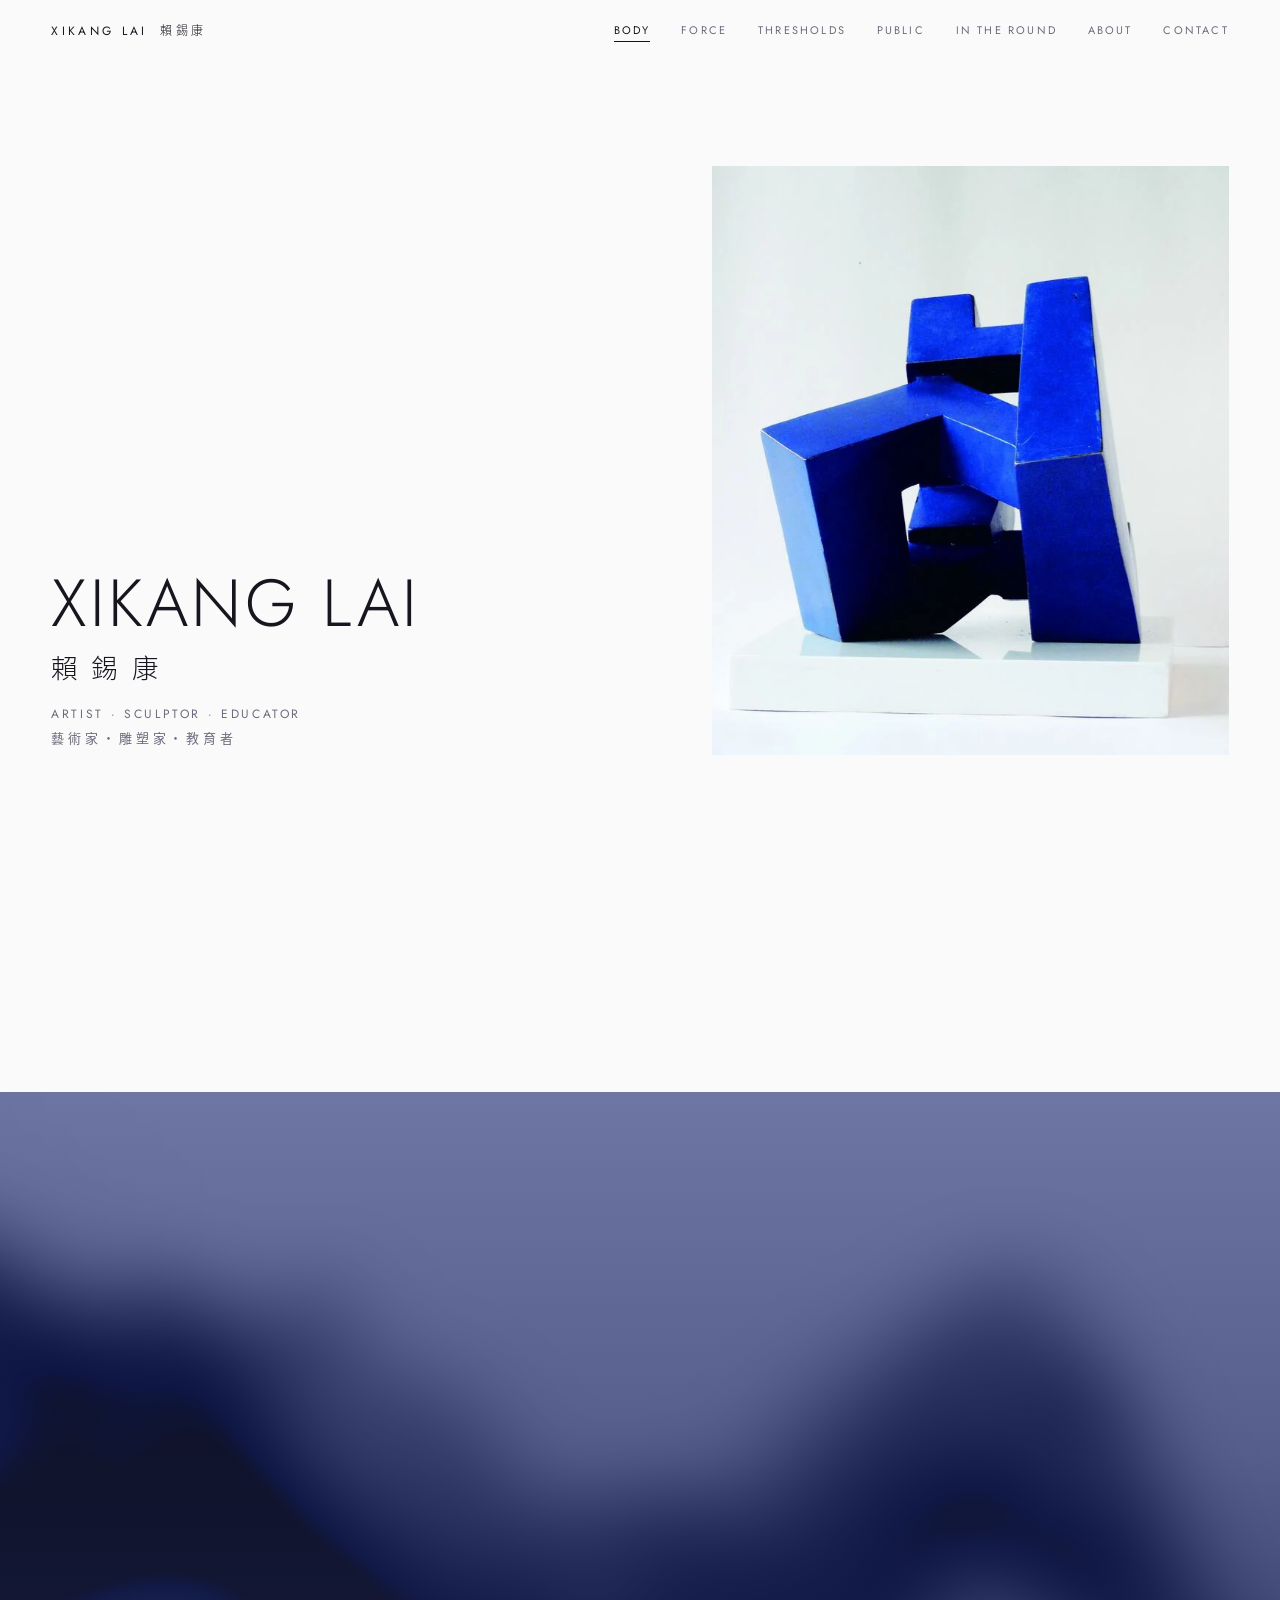
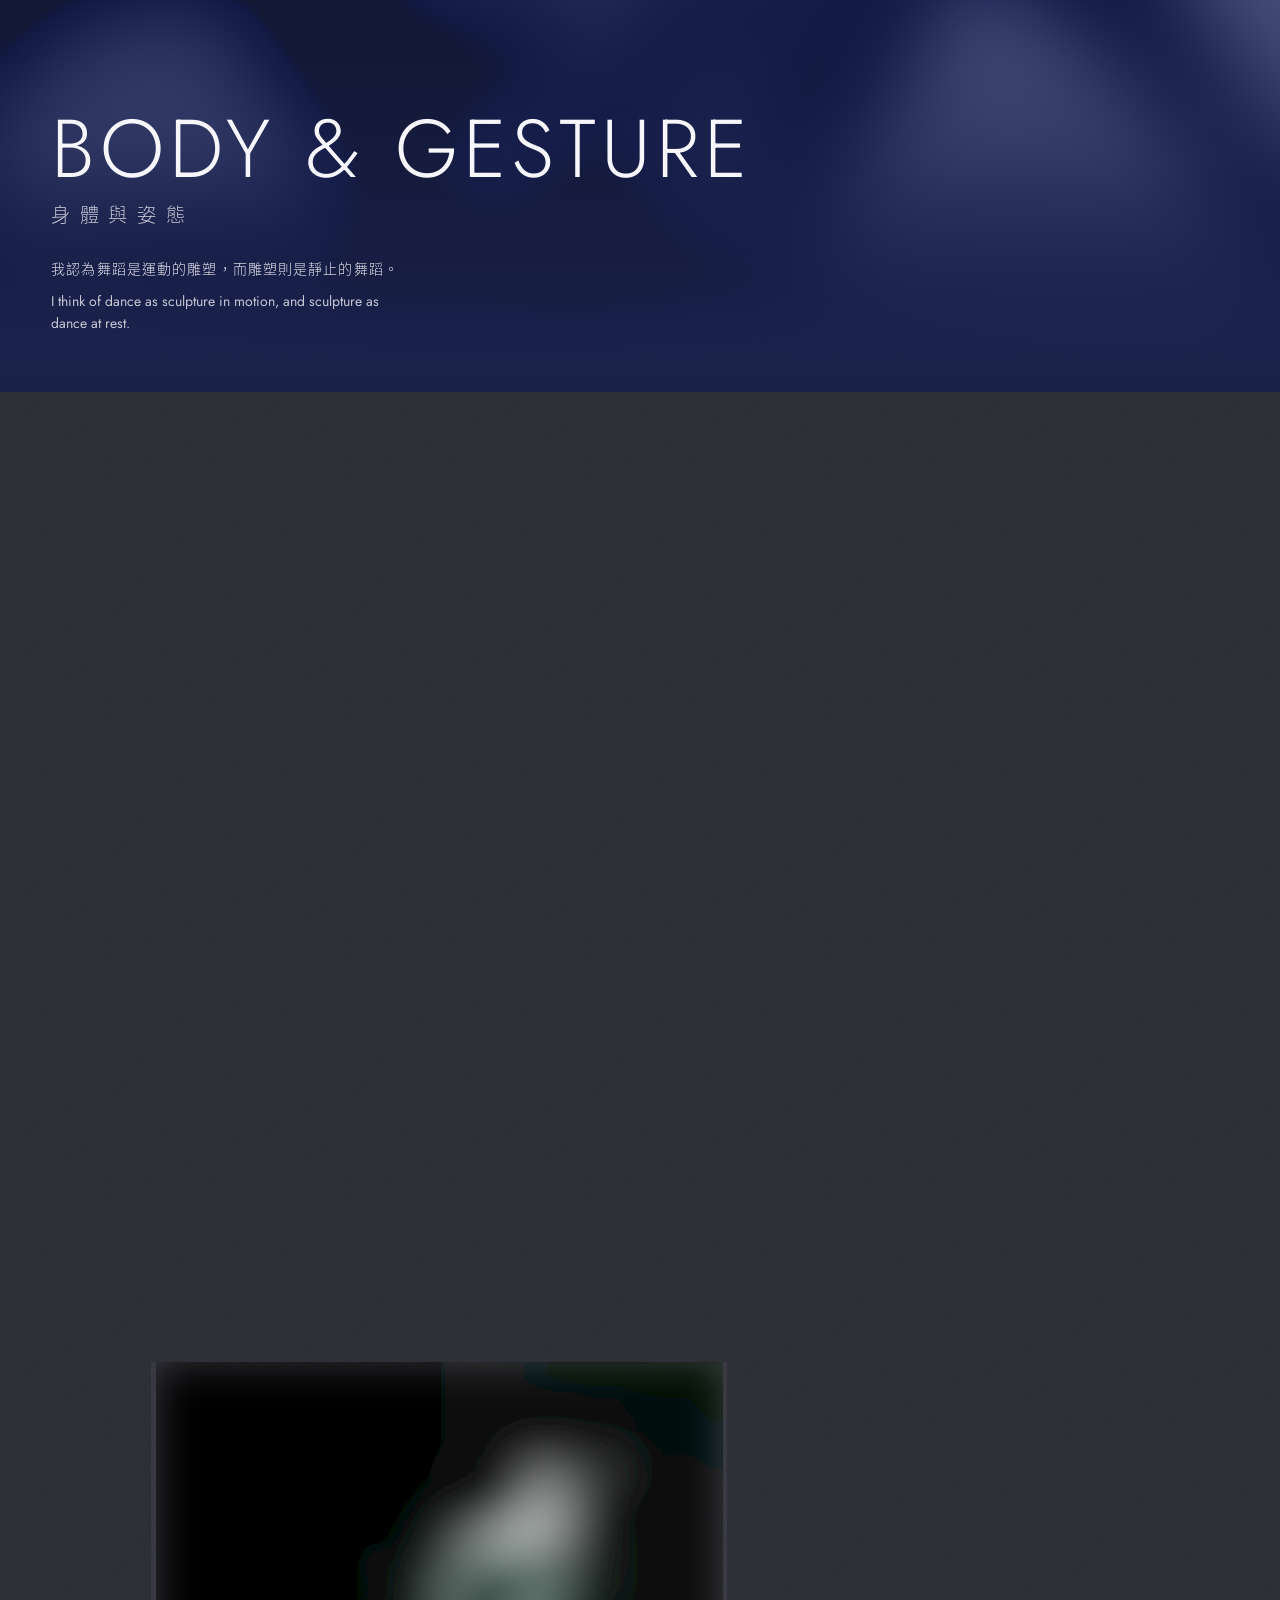
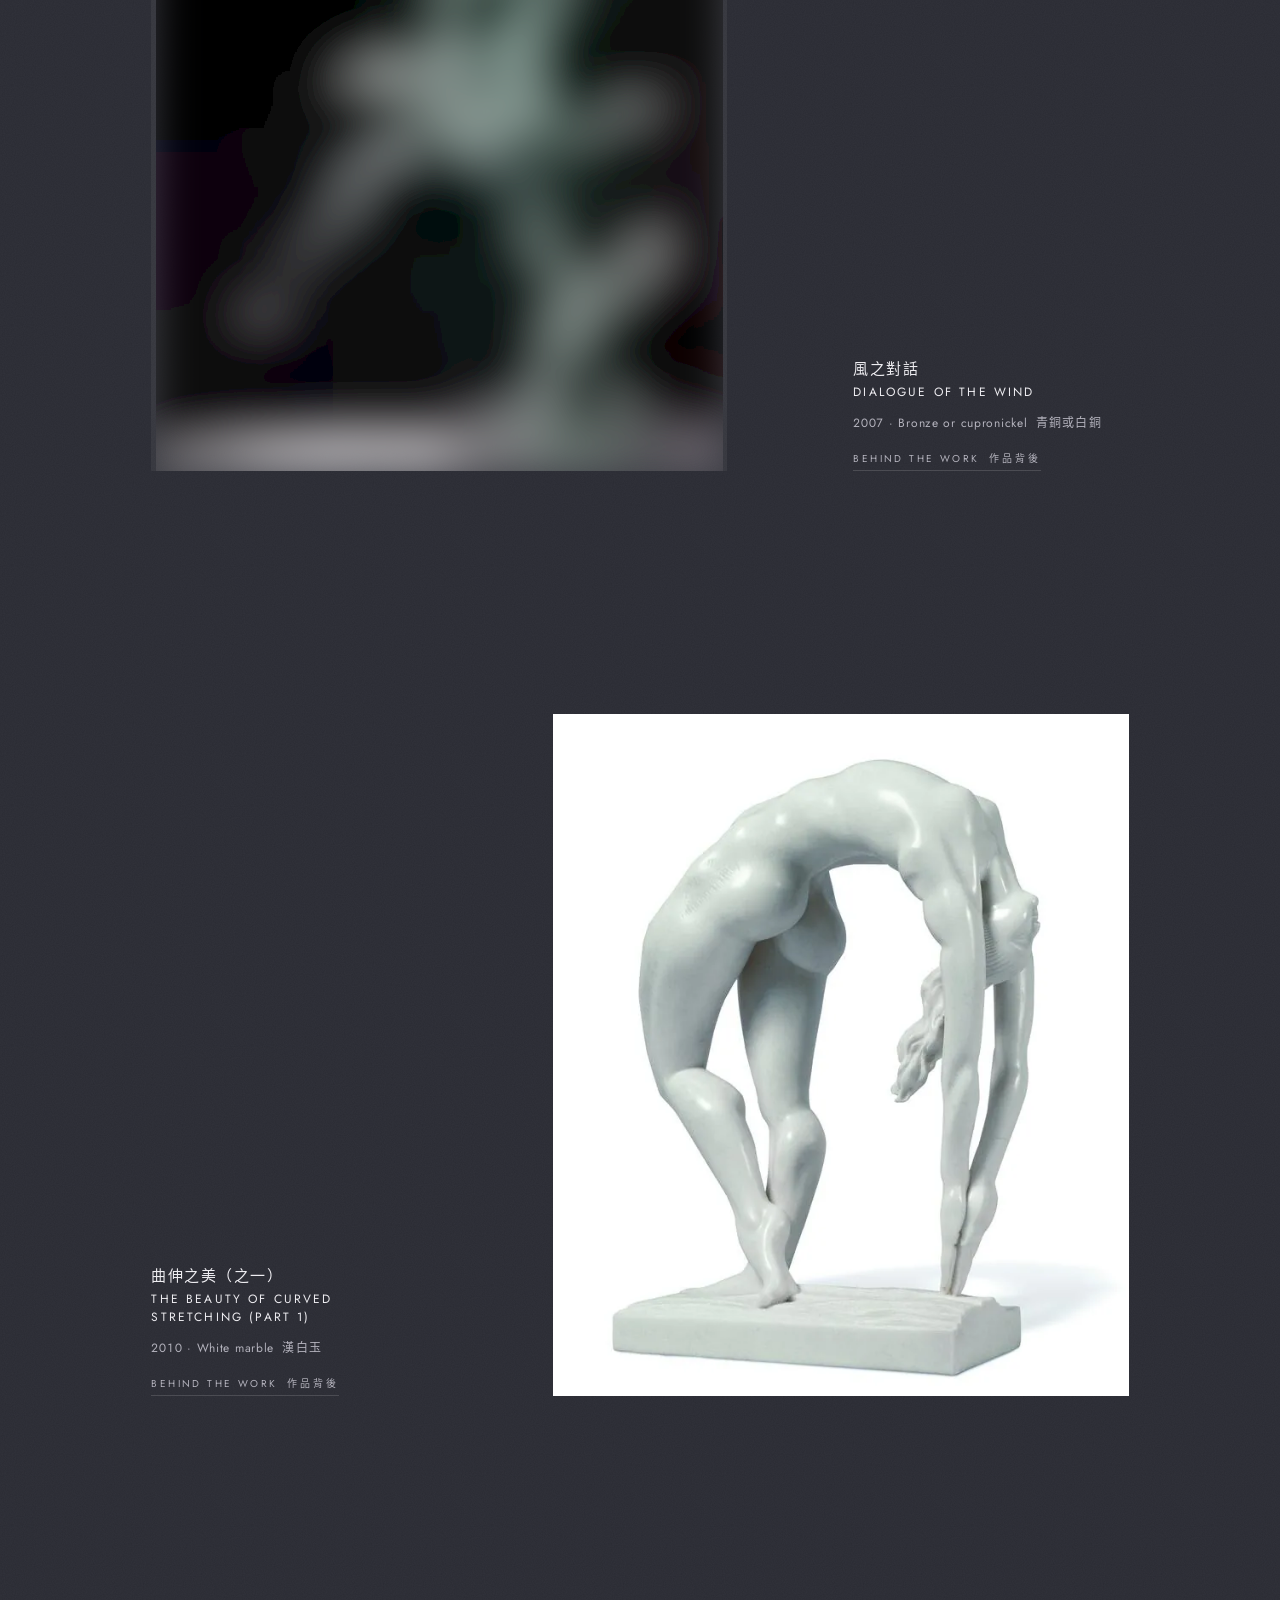
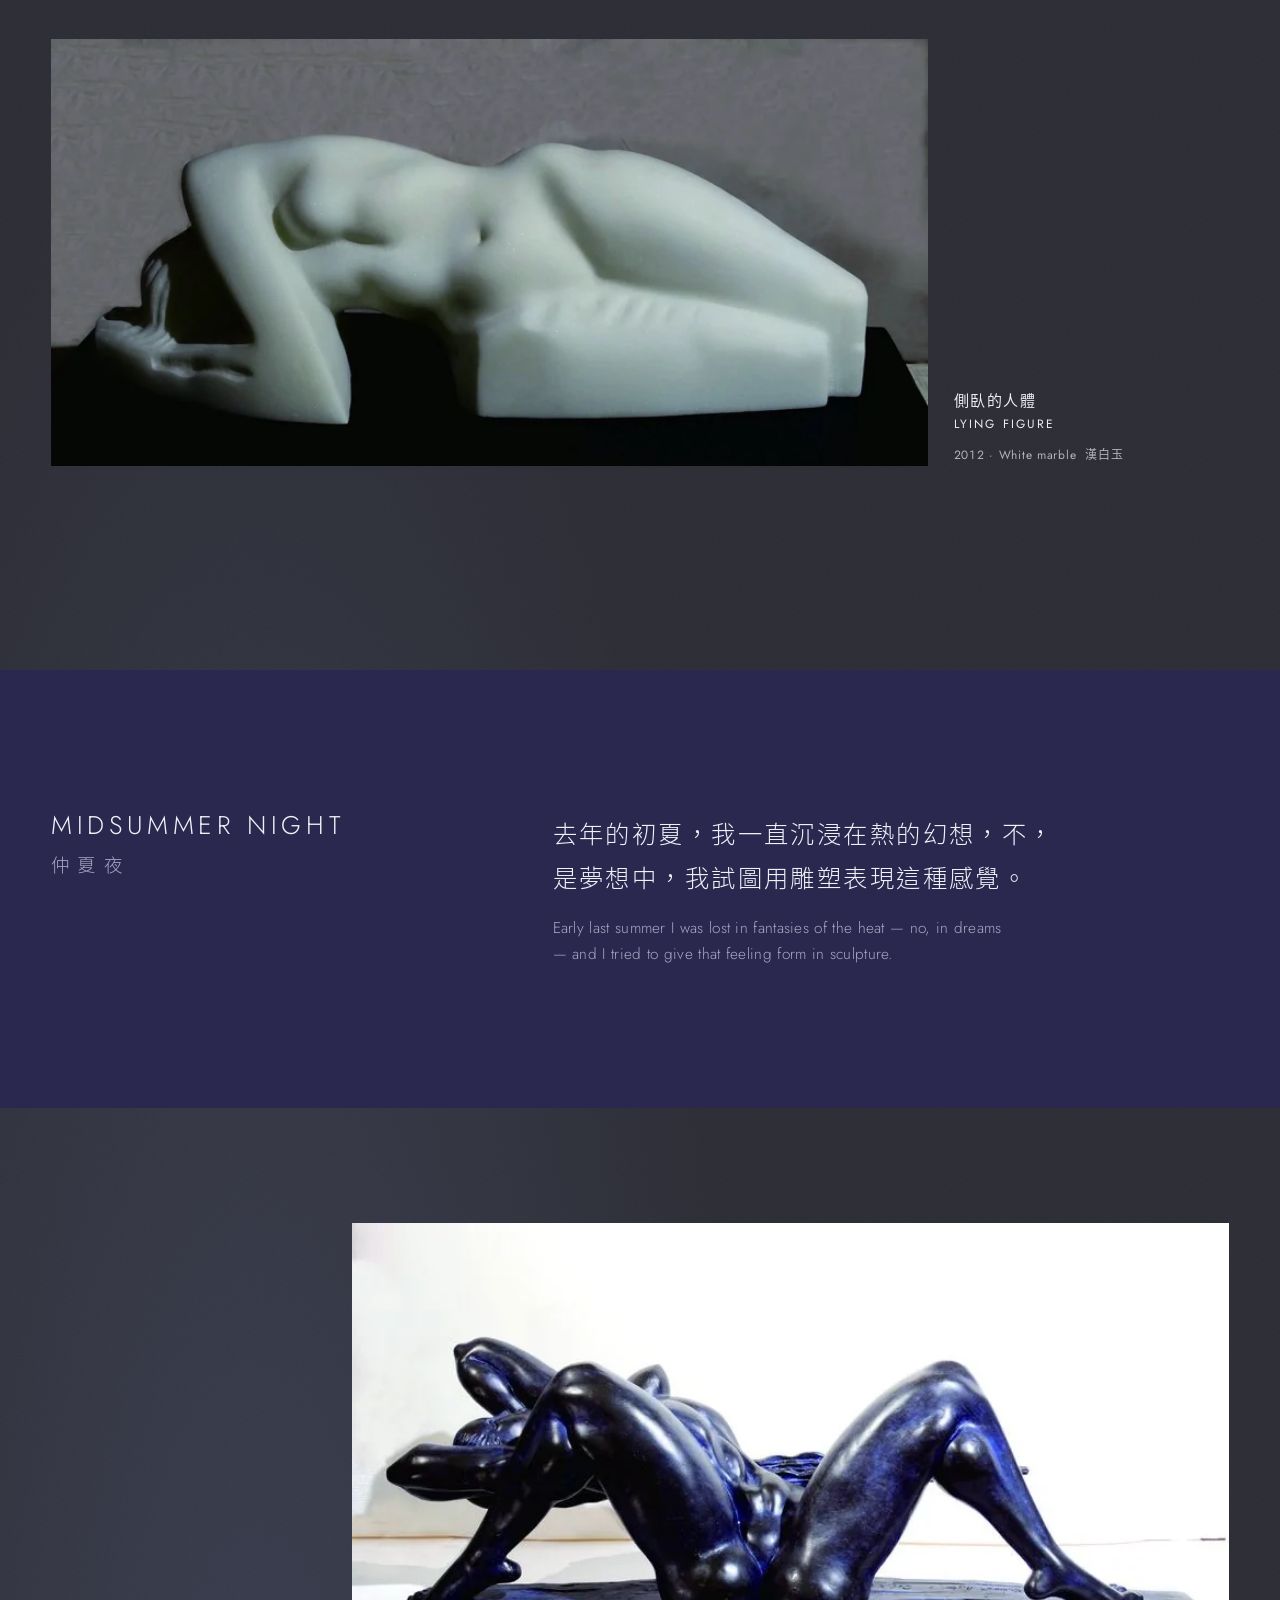
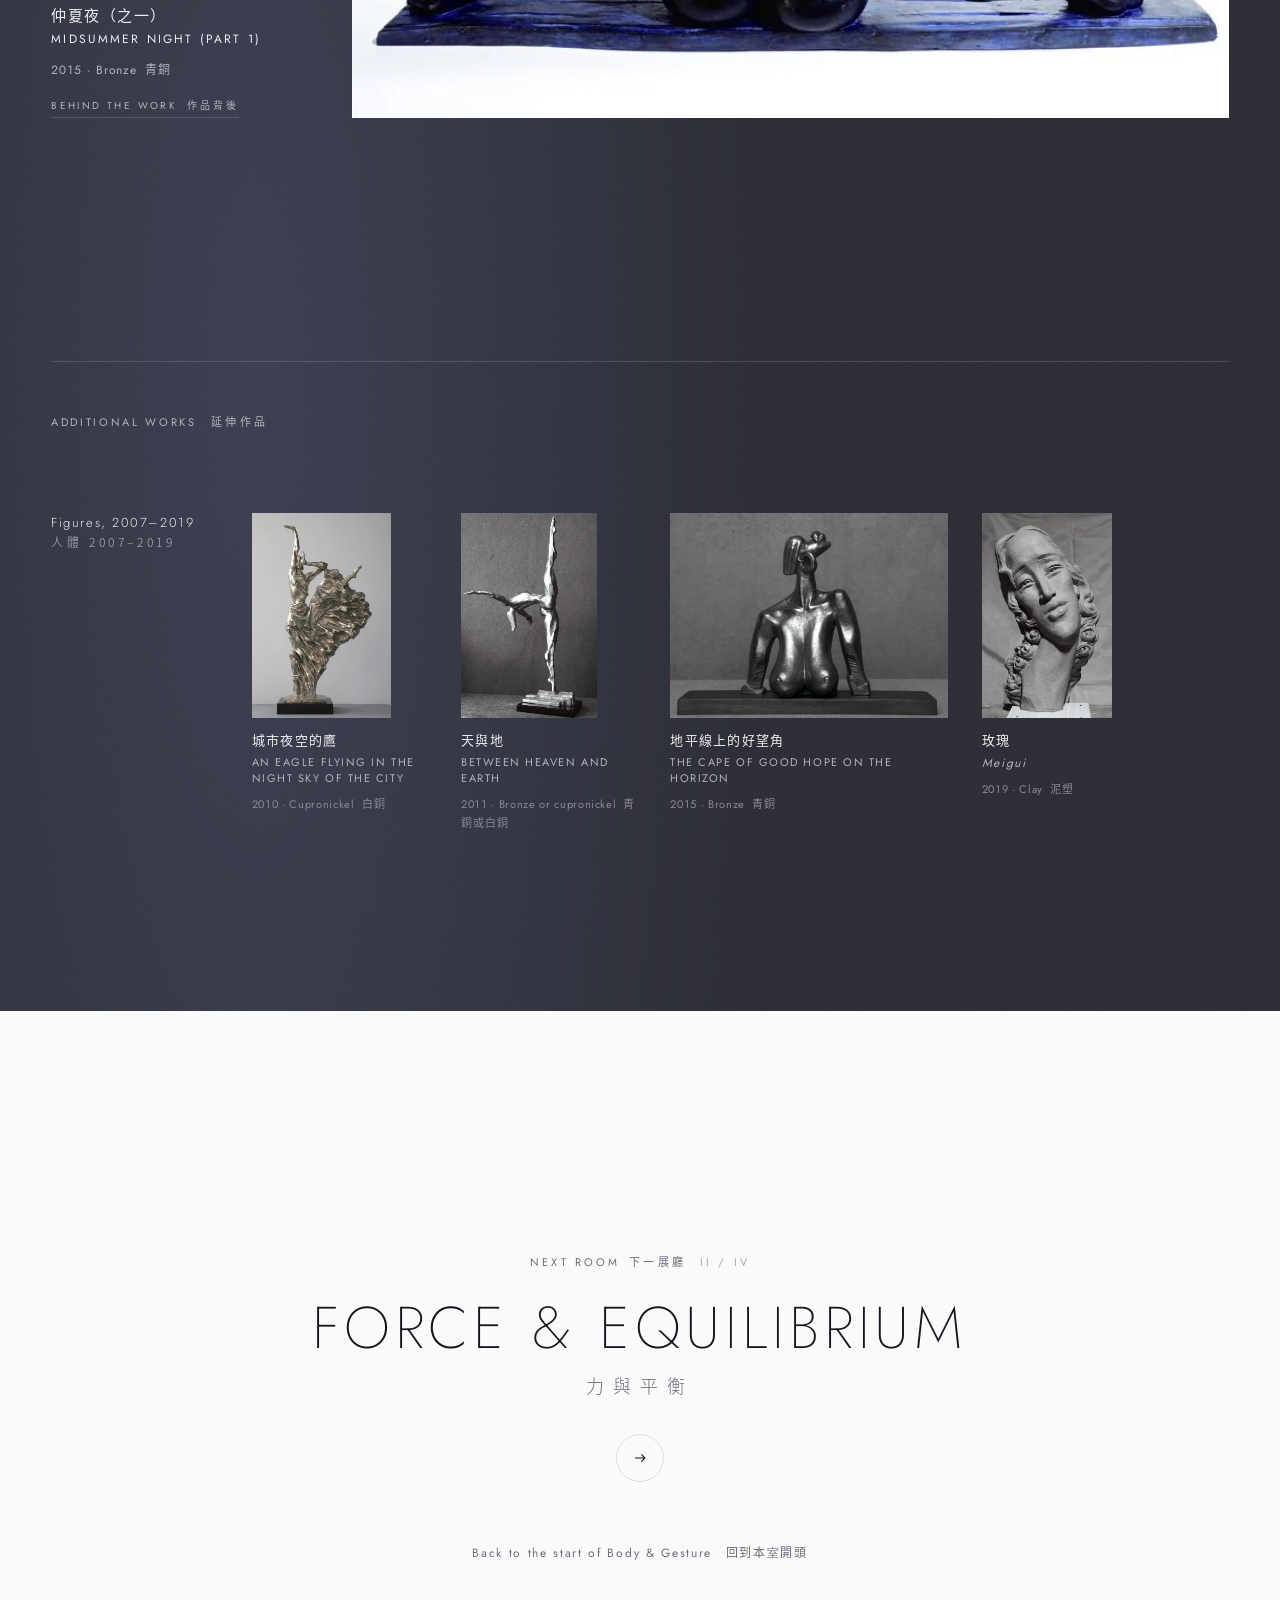
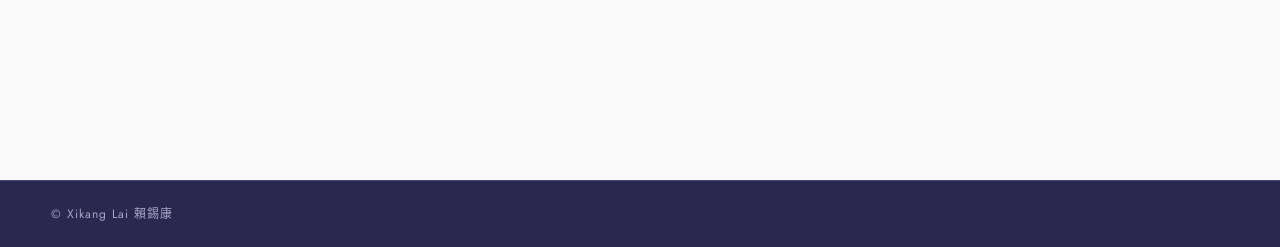
==== commit 862afda6: "Wording alignment, caption timing, previews" ====
--- a/public/index.html
+++ b/public/index.html
@@ -683,7 +683,7 @@
     .work>.frame,.series-main>.frame{animation:float-up linear both;animation-timeline:view();animation-range:entry 0% cover 45%}
     @keyframes label-in{from{opacity:0;translate:0 22px}}
     .work .label-block,.pair-item .label-block,.series-main .label-block{animation:label-in linear both;animation-timeline:view();animation-range:entry 45% cover 50%}
-    .addl .label-block,.series-row .label-block{animation:label-in linear both;animation-timeline:view();animation-range:entry 30% cover 40%}
+    .addl .label-block,.series-row .label-block{animation:label-in linear both;animation-timeline:view();animation-range:entry 10% cover 30%}
   }
 }
 
@@ -759,7 +759,7 @@
 </div>
 </article>
 <article class="work L-wide-l" id="lying-figure">
-  <button class="frame" type="button" data-i="2" data-v="0" aria-label="Open details: Lying Figure, white marble, 2012"><img style="background:center/contain no-repeat url(&quot;data:image/svg+xml,%3Csvg xmlns='http://www.w3.org/2000/svg' viewBox='0 0 24 12'%3E%3Cfilter id='b' x='0' y='0' width='1' height='1'%3E%3CfeGaussianBlur stdDeviation='.9' edgeMode='duplicate'/%3E%3C/filter%3E%3Cimage width='24' height='12' preserveAspectRatio='none' filter='url%28%23b%29' href='data:image/webp%3Bbase64%2CUklGRo4AAABXRUJQVlA4IIIAAABQBACdASoYAAwAPtFUo0uoJKMhsAgBABoJZQCdACL2v/4pS3vJ/kpXbM%2BAAP4Vu8HItpluUULlKWsag%2BPfOQ08tEZyNVPANJvhiBW%2B9sYmiWoxTmXX/TWnq%2B7Z8TIX4WxuhCsFsFPcgGg8ACVf7a7toxtZCbp7acXj1LGtPH6TIoAA'/%3E%3C/svg%3E&quot;)" src="assets/img/thumb/lying-figure-b.webp" srcset="assets/img/thumb/lying-figure-b.webp 800w, assets/img/lying-figure-b.webp 1600w" sizes="(min-width: 900px) 60vw, 100vw" width="1600" height="778" alt="Lying Figure, white marble, 2012" loading="lazy" decoding="async"></button>
+  <button class="frame" type="button" data-i="2" data-v="0" aria-label="Open details: Lying Figure, white marble, 2012"><img style="background:center/contain no-repeat url(&quot;data:image/svg+xml,%3Csvg xmlns='http://www.w3.org/2000/svg' viewBox='0 0 24 12'%3E%3Cfilter id='b' x='0' y='0' width='1' height='1'%3E%3CfeGaussianBlur stdDeviation='.9' edgeMode='duplicate'/%3E%3C/filter%3E%3Cimage width='24' height='12' preserveAspectRatio='none' filter='url%28%23b%29' href='data:image/webp%3Bbase64%2CUklGRowAAABXRUJQVlA4IIAAAAAQBACdASoYAAwAPtFUo0uoJKMhsAgBABoJZwAAXwqN0R6NZNt1yNW2YAD%2BFbvByLaZblFC5SlrGoPj3zd%2B2c63MDQBrlRnmHVlnJvVRgK/Y629HBIvc3wmXchtjqWfdGfd8eEvSM5T2PFf/e%2ByPeunaZNTehpRmuIbISx4JgAAAA=='/%3E%3C/svg%3E&quot;)" src="assets/img/thumb/lying-figure-b.webp" srcset="assets/img/thumb/lying-figure-b.webp 800w, assets/img/lying-figure-b.webp 1600w" sizes="(min-width: 900px) 60vw, 100vw" width="1600" height="778" alt="Lying Figure, white marble, 2012" loading="lazy" decoding="async"></button>
   <div class="label-block">
   <p class="zh" lang="zh-Hant">側臥的人體</p>
   <h3 class="en">Lying Figure</h3>
@@ -771,7 +771,7 @@
   <div class="interlude-in">
     <p class="interlude-kicker">Midsummer Night <span lang="zh-Hant">仲夏夜</span></p>
     <figure class="interlude-q"><blockquote lang="zh-Hant">去年的初夏，我一直沉浸在熱的幻想，不，是夢想中，我試圖用雕塑表現這種感覺。</blockquote>
-    <p>Early last summer I was lost in a feverish fantasy — no, a dream — and I tried to give that feeling a form in sculpture.</p></figure>
+    <p>Early last summer I was lost in fantasies of the heat — no, in dreams — and I tried to give that feeling form in sculpture.</p></figure>
   </div>
 </aside>
 <div class="wrap works">
@@ -791,15 +791,15 @@
   <p class="zh" lang="zh-Hant">城市夜空的鷹</p>
   <h4 class="en">An Eagle Flying in the Night Sky of the City</h4>
   <p class="meta"><span class="num">2010</span> · Cupronickel <span lang="zh-Hant">白銅</span></p>
-</div></li><li class="sec" id="heaven-earth" style="--ar:0.6663"><button class="frame" type="button" data-i="5" data-v="0" aria-label="Open details: Between Heaven and Earth, bronze or cupronickel, 2011"><img style="background:center/contain no-repeat url(&quot;data:image/svg+xml,%3Csvg xmlns='http://www.w3.org/2000/svg' viewBox='0 0 24 36'%3E%3Cfilter id='b' x='0' y='0' width='1' height='1'%3E%3CfeGaussianBlur stdDeviation='.9' edgeMode='duplicate'/%3E%3C/filter%3E%3Cimage width='24' height='36' preserveAspectRatio='none' filter='url%28%23b%29' href='data:image/webp%3Bbase64%2CUklGRs4AAABXRUJQVlA4IMIAAADwBQCdASoYACQAPtFWpU4oJCMiKrgMAQAaCWcAA%2BYe%2BO0hkl83Y36nzbFwQjeaVpL676FRHZvBmAD9IPLTGpXmv0tK3q4jih3QRsPfvkxyUUQ%2Bva6fplwk/BoBp6Sez89N5YY19ko60Wc43gYTZujiFpeIQz/hdq1d7PfY1qCKvCbOgXtQvoiMhWLBxoeZn6v1EfRu/secXLSAOMxrwFdvChyxdzam3obSo6paSo%2Bor4lSadM8aRtKzPr8fMKqn8AAAA=='/%3E%3C/svg%3E&quot;)" src="assets/img/thumb/heaven-earth.webp" srcset="assets/img/thumb/heaven-earth.webp 800w, assets/img/heaven-earth.webp 1600w" sizes="(min-width: 900px) 22vw, 45vw" width="1066" height="1600" alt="Between Heaven and Earth, bronze or cupronickel, 2011" loading="lazy" decoding="async"></button><div class="label-block compact">
+</div></li><li class="sec" id="heaven-earth" style="--ar:0.6663"><button class="frame" type="button" data-i="5" data-v="0" aria-label="Open details: Between Heaven and Earth, bronze or cupronickel, 2011"><img style="background:center/contain no-repeat url(&quot;data:image/svg+xml,%3Csvg xmlns='http://www.w3.org/2000/svg' viewBox='0 0 24 36'%3E%3Cfilter id='b' x='0' y='0' width='1' height='1'%3E%3CfeGaussianBlur stdDeviation='.9' edgeMode='duplicate'/%3E%3C/filter%3E%3Cimage width='24' height='36' preserveAspectRatio='none' filter='url%28%23b%29' href='data:image/webp%3Bbase64%2CUklGRsgAAABXRUJQVlA4ILwAAADwBQCdASoYACQAPtFWpk4oJCOiKrgMAQAaCWkAA%2BZPHcPkS1mFhUY6b17qIV9XZAywsgMVeIrc2AD%2BFGUxqV8n9SsyzkoVY7H2lQfaxlW8Km%2B3Mmw4ZjUX8wqw6smliEVVAsXGLV53/gc5T8u0Q4m4e6YtSvmpinqbePdS8LRncqW5dV6IDXbdYqE/uk2JbWnd6vTsuVeSSYpLjZE0Fe1kehtOl%2BtpKj6iuDtOeaTo4Y8HSyQRxLRo3HAIAA=='/%3E%3C/svg%3E&quot;)" src="assets/img/thumb/heaven-earth.webp" srcset="assets/img/thumb/heaven-earth.webp 800w, assets/img/heaven-earth.webp 1600w" sizes="(min-width: 900px) 22vw, 45vw" width="1066" height="1600" alt="Between Heaven and Earth, bronze or cupronickel, 2011" loading="lazy" decoding="async"></button><div class="label-block compact">
   <p class="zh" lang="zh-Hant">天與地</p>
   <h4 class="en">Between Heaven and Earth</h4>
   <p class="meta"><span class="num">2011</span> · Bronze or cupronickel <span lang="zh-Hant">青銅或白銅</span></p>
-</div></li><li class="sec" id="cape-good-hope" style="--ar:1.3582"><button class="frame" type="button" data-i="6" data-v="0" aria-label="Open details: The Cape of Good Hope on the Horizon, bronze, 2015"><img style="background:center/contain no-repeat url(&quot;data:image/svg+xml,%3Csvg xmlns='http://www.w3.org/2000/svg' viewBox='0 0 24 18'%3E%3Cfilter id='b' x='0' y='0' width='1' height='1'%3E%3CfeGaussianBlur stdDeviation='.9' edgeMode='duplicate'/%3E%3C/filter%3E%3Cimage width='24' height='18' preserveAspectRatio='none' filter='url%28%23b%29' href='data:image/webp%3Bbase64%2CUklGRnwAAABXRUJQVlA4IHAAAABQBACdASoYABIAPtFco02oJSMiKA1RABoJZwAAHKCF4TZLIU62DJsVBJQAAHyq5zuFaAP9WWDaWfYR63QdNHHOqfkPVqsgXCszIvH0kSbCSE07ZyZGvWolnNZ1aXxuMYR0svXHZo647Mw8KkdQEAAA'/%3E%3C/svg%3E&quot;)" src="assets/img/thumb/cape-good-hope.webp" srcset="assets/img/thumb/cape-good-hope.webp 800w, assets/img/cape-good-hope.webp 1600w" sizes="(min-width: 900px) 22vw, 45vw" width="1600" height="1178" alt="The Cape of Good Hope on the Horizon, bronze, 2015" loading="lazy" decoding="async"></button><div class="label-block compact">
+</div></li><li class="sec" id="cape-good-hope" style="--ar:1.3582"><button class="frame" type="button" data-i="6" data-v="0" aria-label="Open details: The Cape of Good Hope on the Horizon, bronze, 2015"><img style="background:center/contain no-repeat url(&quot;data:image/svg+xml,%3Csvg xmlns='http://www.w3.org/2000/svg' viewBox='0 0 24 18'%3E%3Cfilter id='b' x='0' y='0' width='1' height='1'%3E%3CfeGaussianBlur stdDeviation='.9' edgeMode='duplicate'/%3E%3C/filter%3E%3Cimage width='24' height='18' preserveAspectRatio='none' filter='url%28%23b%29' href='data:image/webp%3Bbase64%2CUklGRoIAAABXRUJQVlA4IHYAAABwBACdASoYABIAPtFgqE%2BoJSOiKAgBABoJaQAAGxPKSWFKG2JZUY/nQTkipAD9HHVmfvNWY5J/YnaehD4O1BdMT5xaJdFlvAWqf85A%2BZTSS2nxcfw7lsez9jq2T1NcLAEshYtSumLWhjF0JzJKjTeoiDA7cAAA'/%3E%3C/svg%3E&quot;)" src="assets/img/thumb/cape-good-hope.webp" srcset="assets/img/thumb/cape-good-hope.webp 800w, assets/img/cape-good-hope.webp 1600w" sizes="(min-width: 900px) 22vw, 45vw" width="1600" height="1178" alt="The Cape of Good Hope on the Horizon, bronze, 2015" loading="lazy" decoding="async"></button><div class="label-block compact">
   <p class="zh" lang="zh-Hant">地平線上的好望角</p>
   <h4 class="en">The Cape of Good Hope on the Horizon</h4>
   <p class="meta"><span class="num">2015</span> · Bronze <span lang="zh-Hant">青銅</span></p>
-</div></li><li class="sec" id="rose" style="--ar:0.6350"><button class="frame" type="button" data-i="7" data-v="0" aria-label="Open details: 玫瑰, clay, 2019"><img style="background:center/contain no-repeat url(&quot;data:image/svg+xml,%3Csvg xmlns='http://www.w3.org/2000/svg' viewBox='0 0 24 38'%3E%3Cfilter id='b' x='0' y='0' width='1' height='1'%3E%3CfeGaussianBlur stdDeviation='.9' edgeMode='duplicate'/%3E%3C/filter%3E%3Cimage width='24' height='38' preserveAspectRatio='none' filter='url%28%23b%29' href='data:image/webp%3Bbase64%2CUklGRiYBAABXRUJQVlA4IBoBAADwBgCdASoYACYAPtFapU4oJKMiKqgBABoJZwDKAd1pgYM0RfxhZG4cCnz5P631xpUn2zDe/1Y/r3Qu4aOM1eQIAP2JcvF3tysFC6WsjO0KfWEI659qi6/sNJ5q8m1VJvGPKz/rKXyUGKtv5c61XE/UZo%2BAZ0C8ChPtGUpXqmmzOA/iPio/J4uMQZIsMd8Vx0MmzgtrJwJ9b8boJAmkNpB1WQkZD1s5OnUuu5MvNjXnRrsgRep6xS/nzYGvVsH6gfO04GBRe0rMswtyEs7Qbf4YKrZhjVIB01LGAsHJ/DPzyFkL5JROf/JyEQcxOcMuv/YqctvSkeOmMfmNNIFWgQNUXaRTfU5E4Gq3pz3POzSH2lnoN0YruWDwAAA='/%3E%3C/svg%3E&quot;)" src="assets/img/thumb/rose.webp" srcset="assets/img/thumb/rose.webp 800w, assets/img/rose.webp 1600w" sizes="(min-width: 900px) 22vw, 45vw" width="1016" height="1600" alt="玫瑰, clay, 2019" loading="lazy" decoding="async"></button><div class="label-block compact">
+</div></li><li class="sec" id="rose" style="--ar:0.6350"><button class="frame" type="button" data-i="7" data-v="0" aria-label="Open details: 玫瑰, clay, 2019"><img style="background:center/contain no-repeat url(&quot;data:image/svg+xml,%3Csvg xmlns='http://www.w3.org/2000/svg' viewBox='0 0 24 38'%3E%3Cfilter id='b' x='0' y='0' width='1' height='1'%3E%3CfeGaussianBlur stdDeviation='.9' edgeMode='duplicate'/%3E%3C/filter%3E%3Cimage width='24' height='38' preserveAspectRatio='none' filter='url%28%23b%29' href='data:image/webp%3Bbase64%2CUklGRiABAABXRUJQVlA4IBQBAADQBgCdASoYACYAPtFaoU0oJSKiKqwBABoJaQAIG3iu8E5miL%2BMLIys7WyjI0GCIQUfz7V0W38mO/tEtk3bK4AA/Yly8glupYFrfMP6MCONwQkG0sCyxhykn3QmjPotgwqvM6ywKyq1lmN%2B%2BtVxQbV6Df7SdOLsqb1DoQj9rH9k9r%2BrWqXCEuDZu9bhfflfbFkMVkLHEmTbHL5F%2BZq8%2B5oawyjq0v789oDuEM9aj4gBlZN%2BCvCc0/DJEx%2BmHLH/FA53ua8HnZnTwDyTGjHsi4LRzPKESOeF9dsSKeHJCU0WCjFbSuYdU37qdwYwgsLXeW1rLc0i9qTSUTAD9cyi9i6UvyyG1IggIGUl%2BDMbiA%2B/MBioQAA='/%3E%3C/svg%3E&quot;)" src="assets/img/thumb/rose.webp" srcset="assets/img/thumb/rose.webp 800w, assets/img/rose.webp 1600w" sizes="(min-width: 900px) 22vw, 45vw" width="1016" height="1600" alt="玫瑰, clay, 2019" loading="lazy" decoding="async"></button><div class="label-block compact">
   <p class="zh" lang="zh-Hant">玫瑰</p>
   <h4 class="en pinyin">Meigui</h4>
   <p class="meta"><span class="num">2019</span> · Clay <span lang="zh-Hant">泥塑</span></p>
@@ -818,7 +818,7 @@
 </header>
 <div class="wrap works">
 <article class="work L-wide-r" id="balance">
-  <button class="frame" type="button" data-i="8" data-v="0" aria-label="Open details: Balance, cupronickel, 2010"><img style="background:center/contain no-repeat url(&quot;data:image/svg+xml,%3Csvg xmlns='http://www.w3.org/2000/svg' viewBox='0 0 24 16'%3E%3Cfilter id='b' x='0' y='0' width='1' height='1'%3E%3CfeGaussianBlur stdDeviation='.9' edgeMode='duplicate'/%3E%3C/filter%3E%3Cimage width='24' height='16' preserveAspectRatio='none' filter='url%28%23b%29' href='data:image/webp%3Bbase64%2CUklGRpQAAABXRUJQVlA4IIgAAAAwBACdASoYABAAPtFUo0uoJKMhsAgBABoJYwCdAdwLf1ZRSivwc1ncR4AA/u/XwG7Ux%2BjDlEJjnjrMXHkQQICLu1rgEso0rJI8ru7Ps6x0tc6X%2BtGXXxHYUbMDn4YbWgOUr7pohjRakO6Q7x7BjI8eOSTEN25n3t6gLnpn4uGf136dsmZ7i1AA'/%3E%3C/svg%3E&quot;)" src="assets/img/thumb/balance.webp" srcset="assets/img/thumb/balance.webp 800w, assets/img/balance.webp 1600w" sizes="(min-width: 900px) 60vw, 100vw" width="1600" height="1096" alt="Balance, cupronickel, 2010" loading="lazy" decoding="async"></button>
+  <button class="frame" type="button" data-i="8" data-v="0" aria-label="Open details: Balance, cupronickel, 2010"><img style="background:center/contain no-repeat url(&quot;data:image/svg+xml,%3Csvg xmlns='http://www.w3.org/2000/svg' viewBox='0 0 24 16'%3E%3Cfilter id='b' x='0' y='0' width='1' height='1'%3E%3CfeGaussianBlur stdDeviation='.9' edgeMode='duplicate'/%3E%3C/filter%3E%3Cimage width='24' height='16' preserveAspectRatio='none' filter='url%28%23b%29' href='data:image/webp%3Bbase64%2CUklGRpAAAABXRUJQVlA4IIQAAADwAwCdASoYABAAPtFUo0uoJKMhsAgBABoJZQAD5MoQS33KnyM%2Bvg64AP7vxqCBM2iZs6KDHPKmDGZqa0bgAAe2EgouQaGFoOyXBs6x038Fnz5p9gezDUbcCwN15oJAiQ5ayfgL6opOdxNXMETh2Avi1fXfwqzDRfpGXP78HOtiBJ4AAAA='/%3E%3C/svg%3E&quot;)" src="assets/img/thumb/balance.webp" srcset="assets/img/thumb/balance.webp 800w, assets/img/balance.webp 1600w" sizes="(min-width: 900px) 60vw, 100vw" width="1600" height="1096" alt="Balance, cupronickel, 2010" loading="lazy" decoding="async"></button>
   <div class="label-block">
   <p class="zh" lang="zh-Hant">平衡</p>
   <h3 class="en">Balance</h3>
@@ -835,7 +835,7 @@
 </div>
 </figure>
   <figure class="duo-b comp" id="winter-spring">
-  <button class="frame" type="button" data-i="10" data-v="0" aria-label="Open details: Winter · Spring, bronze, 2015"><img style="background:center/contain no-repeat url(&quot;data:image/svg+xml,%3Csvg xmlns='http://www.w3.org/2000/svg' viewBox='0 0 24 42'%3E%3Cfilter id='b' x='0' y='0' width='1' height='1'%3E%3CfeGaussianBlur stdDeviation='.9' edgeMode='duplicate'/%3E%3C/filter%3E%3Cimage width='24' height='42' preserveAspectRatio='none' filter='url%28%23b%29' href='data:image/webp%3Bbase64%2CUklGRr4AAABXRUJQVlA4ILIAAACQBQCdASoYACoAPtFSpEuoJKOhsBqqqQAaCWkA0UQWU3RLkunTx5Upmu7q2MVkAD%2B9ijqMAAD%2BUsBhlAYNz6bA3qsZ1OA4Hc9c9NbEYkx2DZej1yT0Bp7tpfdEPVgF4XVa%2B09EdCd12Qb/7SPGCR3m5BXNxyl55FFShPKOlSoLFPaOI3klstAca/%2BPlFwhEavZg7iBp8wI5IrH/yonEs%2BV/x0pGDoTCMrYlcf25sSAKAAA'/%3E%3C/svg%3E&quot;)" src="assets/img/thumb/winter-spring.webp" srcset="assets/img/thumb/winter-spring.webp 800w, assets/img/winter-spring.webp 1600w" sizes="(min-width: 900px) 18vw, 50vw" width="911" height="1600" alt="Winter · Spring, bronze, 2015" loading="lazy" decoding="async"></button>
+  <button class="frame" type="button" data-i="10" data-v="0" aria-label="Open details: Winter · Spring, bronze, 2015"><img style="background:center/contain no-repeat url(&quot;data:image/svg+xml,%3Csvg xmlns='http://www.w3.org/2000/svg' viewBox='0 0 24 42'%3E%3Cfilter id='b' x='0' y='0' width='1' height='1'%3E%3CfeGaussianBlur stdDeviation='.9' edgeMode='duplicate'/%3E%3C/filter%3E%3Cimage width='24' height='42' preserveAspectRatio='none' filter='url%28%23b%29' href='data:image/webp%3Bbase64%2CUklGRtAAAABXRUJQVlA4IMQAAACQBQCdASoYACoAPtFao06oJKKiKrgMAQAaCWkAAGAlGuPpUhDRY42LNITvfIpjzrThVTewAAD%2Brq6nVj3iAxBrPqQNsQPe%2BL61BQsj%2BBQRtMT/hagrit03d3l3qvZWm6RPLu6Gd/8VVR5C/ZDnRHLZScf7t8GHQx0zJfbkSY2Bjek10Ls2d7PdjlmFqTAm7Ud8Qjs2V5uXa7VTEtmfC5l0GUvEHrRB2n%2BUR1sE%2BWQL0lAlHI4FiYITBiRZ00fqXUnpXAAA'/%3E%3C/svg%3E&quot;)" src="assets/img/thumb/winter-spring.webp" srcset="assets/img/thumb/winter-spring.webp 800w, assets/img/winter-spring.webp 1600w" sizes="(min-width: 900px) 18vw, 50vw" width="911" height="1600" alt="Winter · Spring, bronze, 2015" loading="lazy" decoding="async"></button>
   <div class="label-block compact">
   <p class="zh" lang="zh-Hant">冬·春</p>
   <h4 class="en">Winter · Spring</h4>
@@ -890,7 +890,7 @@
   <button class="frame" type="button" data-i="15" data-v="0" aria-label="Open details: Civilized Ruins, glass-fibre reinforced plastic, stainless steel, 1990"><img style="background:center/contain no-repeat url(&quot;data:image/svg+xml,%3Csvg xmlns='http://www.w3.org/2000/svg' viewBox='0 0 24 18'%3E%3Cfilter id='b' x='0' y='0' width='1' height='1'%3E%3CfeGaussianBlur stdDeviation='.9' edgeMode='duplicate'/%3E%3C/filter%3E%3Cimage width='24' height='18' preserveAspectRatio='none' filter='url%28%23b%29' href='data:image/webp%3Bbase64%2CUklGRuAAAABXRUJQVlA4INQAAABwBQCdASoYABIAPtFepE6oJSMiKAqpABoJagCnFdwLhtK6eKGUDWYN6tbkmJF3nWk4/E%2BAAM4zeuY3PNOOyykqyRfd7JR37pfSZKYtidY7RcOA8GR2O%2BFeSTnZW4IMxviPdMbC6BUZ/Ex3qLzC530G%2Bs1DyhNHxt%2BvPRt8HWHoz9pcMITTTgmCeqfTqya1YCNVq0nnQMwBaJe86ZtjbRDL0wdmxfX4KcMVJgQMZ58gCcDqECbC0KgW921j35d5TVWJaXW5ofly8lIRkaw6CVsroAAAAA=='/%3E%3C/svg%3E&quot;)" src="assets/img/thumb/civilized-ruins-1990.jpg" srcset="assets/img/thumb/civilized-ruins-1990.jpg 800w, assets/img/civilized-ruins-1990.webp 1600w" sizes="(min-width: 900px) 45vw, 100vw" width="1600" height="1200" alt="Civilized Ruins, glass-fibre reinforced plastic, stainless steel, 1990" loading="lazy" decoding="async"></button>
   <figcaption class="label-block"><p class="pair-year num">1990</p><p class="meta">Glass-fibre reinforced plastic, stainless steel <span lang="zh-Hant">玻璃鋼、不鏽鋼</span></p></figcaption>
 </figure><figure class="pair-item p2" id="civilized-ruins">
-  <button class="frame" type="button" data-i="16" data-v="0" aria-label="Open details: Civilized Ruins — The Gate of Peace (Gate Series I), bronze, 2022"><img style="background:center/contain no-repeat url(&quot;data:image/svg+xml,%3Csvg xmlns='http://www.w3.org/2000/svg' viewBox='0 0 24 31'%3E%3Cfilter id='b' x='0' y='0' width='1' height='1'%3E%3CfeGaussianBlur stdDeviation='.9' edgeMode='duplicate'/%3E%3C/filter%3E%3Cimage width='24' height='31' preserveAspectRatio='none' filter='url%28%23b%29' href='data:image/webp%3Bbase64%2CUklGRjQBAABXRUJQVlA4ICgBAABQBgCdASoYAB8APtFWokuoJKMhsAgBABoJbACdMtPnMBAtgTNwv9f4hv6nRyqYTXwbFsS5pLmN6htSgAD%2B7UOQOhWiBEH5bceBzNV%2BFE9tCjtcqEO5pDow5H8enbgAvGo8BJGtVIM1o86xOg9ZEUqU326%2B14QsxyN0irQ/AkZqJPyIN27hGGVisp4Kfih5fb3BTt9asLKhunxDpTKQ5Ob7Vh/F0CORVRLznPcne4fqB1Qrf4iiutXHSH4ztLM3OG4miM/Fxiw/0qJtL9LiJPpROqnhr7dv3t3/FlheC6SEb7cPOj9OnoGL5vjCclxPhFZ5HWVDRDTHdhQoS45oPBblmeCmvYLelfmoA1ReW0qVgmc/UFt3Tug1scVrrzcaYceJKsh7vIAAAA=='/%3E%3C/svg%3E&quot;)" src="assets/img/thumb/civilized-ruins.jpg" srcset="assets/img/thumb/civilized-ruins.jpg 800w, assets/img/civilized-ruins.webp 1600w" sizes="(min-width: 900px) 45vw, 100vw" width="1234" height="1600" alt="Civilized Ruins — The Gate of Peace (Gate Series I), bronze, 2022" loading="lazy" decoding="async"></button>
+  <button class="frame" type="button" data-i="16" data-v="0" aria-label="Open details: Civilized Ruins — The Gate of Peace (Gate Series I), bronze, 2022"><img style="background:center/contain no-repeat url(&quot;data:image/svg+xml,%3Csvg xmlns='http://www.w3.org/2000/svg' viewBox='0 0 24 31'%3E%3Cfilter id='b' x='0' y='0' width='1' height='1'%3E%3CfeGaussianBlur stdDeviation='.9' edgeMode='duplicate'/%3E%3C/filter%3E%3Cimage width='24' height='31' preserveAspectRatio='none' filter='url%28%23b%29' href='data:image/webp%3Bbase64%2CUklGRjQBAABXRUJQVlA4ICgBAADwBQCdASoYAB8APtFYo0uoJSMhsAgBABoJbACnNP8qQPcUg4AhffNiyc8003Iv5Gd1%2BdKLopN6AAD%2B7UOQOhWiBqzvrLXzkxofxtsIucktyIIlBdfpJsHzDU%2B79Et6wEcE0w6o9A8DA6h/fxyDcr3ETd9/yoM3HS310BBY8BiKCkumdp2K68nudOmk%2Blhpnn6A9J95qxZ4Fgi3h2Bfuv1eHF4O%2B6mfuQzw8B8bBH4L6HZ/xFFda5p4fSepRsnZHZkA2Mnu3X0umFZSKZZL9T2cNLvnone95UtHwULJIJLnFAonn0jBrjsiqoj87n/gMn1mjcjYz202bxFlBfrQqrzTXJAkIJmwrvnINaNXT%2BSSfbhAAnMxNdiNnrMXcBLb6qxs80qyP59AAA=='/%3E%3C/svg%3E&quot;)" src="assets/img/thumb/civilized-ruins.webp" srcset="assets/img/thumb/civilized-ruins.webp 800w, assets/img/civilized-ruins.webp 1600w" sizes="(min-width: 900px) 45vw, 100vw" width="1234" height="1600" alt="Civilized Ruins — The Gate of Peace (Gate Series I), bronze, 2022" loading="lazy" decoding="async"></button>
   <figcaption class="label-block"><p class="pair-year num">2022</p><p class="zh" lang="zh-Hant">廢墟—和平之門（門系列之一）</p><p class="meta">Bronze <span lang="zh-Hant">青銅</span></p><button class="story-cue" type="button" data-i="16" aria-label="Behind the Work: Civilized Ruins — The Gate of Peace (Gate Series I), bronze, 2022">Behind the work <span lang="zh-Hant">作品背後</span></button></figcaption>
 </figure></div>
 </section>
@@ -963,14 +963,14 @@
   <p class="zh" lang="zh-Hant">軍歌嘹亮——鄭律成</p>
   <h4 class="en">The Anthem — Zheng Lücheng</h4>
   <p class="meta"><span class="num">2006</span> · Bronze <span lang="zh-Hant">青銅</span></p>
-</div></li><li class="sec" id="zu-chongzhi" style="--ar:0.8456"><button class="frame" type="button" data-i="25" data-v="0" aria-label="Open details: Zu Chongzhi, bronze, 2016"><img style="background:center/contain no-repeat url(&quot;data:image/svg+xml,%3Csvg xmlns='http://www.w3.org/2000/svg' viewBox='0 0 24 28'%3E%3Cfilter id='b' x='0' y='0' width='1' height='1'%3E%3CfeGaussianBlur stdDeviation='.9' edgeMode='duplicate'/%3E%3C/filter%3E%3Cimage width='24' height='28' preserveAspectRatio='none' filter='url%28%23b%29' href='data:image/webp%3Bbase64%2CUklGRiYBAABXRUJQVlA4IBoBAAAQBgCdASoYABwAPtFgqE%2BoJSOiKAgBABoJZwDDNdz5gJO9dReFZjoZ9ioNcG0DQNdBQE1Zes8BxIAA/uFf7YZcA4GFaI2Ore%2BZwDGENj%2BniVbUQvfs7ZVBUjdU2YzDEopRqXn6M5WdcJz4JvXIP3zy19s19wMjet0NHRXHV0mbvaK5OhPdJiTfPnkShFRwiy2K%2BDh5s8kSTeIXo3GwvHEjVsPVO91SAGAmnXz5x25QheGkJPat5lpLqy%2BY0ATaRboBJibsN4/9rmXR3pKYt/Q8dKqMw3zUWWxXIfD0R7w8seOkYDvQkwgKL61i%2B%2BUxRmdhl97%2BC7pqOJDu8Jb8l6TX7l/gTiE03Un1ZZ%2BiiCif0VNMnBEVJ8HHMAA='/%3E%3C/svg%3E&quot;)" src="assets/img/thumb/zu-chongzhi.webp" srcset="assets/img/thumb/zu-chongzhi.webp 800w, assets/img/zu-chongzhi.webp 1600w" sizes="(min-width: 900px) 22vw, 45vw" width="1353" height="1600" alt="Zu Chongzhi, bronze, 2016" loading="lazy" decoding="async"></button><div class="label-block compact">
+</div></li><li class="sec" id="zu-chongzhi" style="--ar:0.8456"><button class="frame" type="button" data-i="25" data-v="0" aria-label="Open details: Zu Chongzhi, bronze, 2016"><img style="background:center/contain no-repeat url(&quot;data:image/svg+xml,%3Csvg xmlns='http://www.w3.org/2000/svg' viewBox='0 0 24 28'%3E%3Cfilter id='b' x='0' y='0' width='1' height='1'%3E%3CfeGaussianBlur stdDeviation='.9' edgeMode='duplicate'/%3E%3C/filter%3E%3Cimage width='24' height='28' preserveAspectRatio='none' filter='url%28%23b%29' href='data:image/webp%3Bbase64%2CUklGRiIBAABXRUJQVlA4IBYBAAAwBgCdASoYABwAPtFgqE%2BoJSOiKAgBABoJaQDJTdzrhAO9s4S8XxH9utTafmrWgRuVzW24kLIshAXgAP7hX%2B1%2Bp7qCnD3NSr%2Bzwwx%2BqIlciU28WxiAYEQ9qVvx67rk6xd75jSyBqoUG823xCh8IK2ZUAFNg3Ixa0A2gKOUR8gKIB9vcSpToj2QF4wuibM%2B4/Klfm7JN0a8kieUzqO4xQhmNfZaRNO72nluaLn5H5oA5e36JULKzYW6N/AglU3z/OojeieLXK3A1msnpHyT13kgRUYFG%2BerEwr7GclbdkPcEF0Trap5Vlmj3HHI/UsWLeLwBklP0f1kSX4frk/4z/7mBr2i1PQ9C2Vo%2B1EnTk652i6FUiwAAA=='/%3E%3C/svg%3E&quot;)" src="assets/img/thumb/zu-chongzhi.webp" srcset="assets/img/thumb/zu-chongzhi.webp 800w, assets/img/zu-chongzhi.webp 1600w" sizes="(min-width: 900px) 22vw, 45vw" width="1353" height="1600" alt="Zu Chongzhi, bronze, 2016" loading="lazy" decoding="async"></button><div class="label-block compact">
   <p class="zh" lang="zh-Hant">祖沖之</p>
   <h4 class="en">Zu Chongzhi</h4>
   <p class="meta"><span class="num">2016</span> · Bronze <span lang="zh-Hant">青銅</span></p>
 </div></li></ul>
 </section><section class="group relief" aria-label="Relief">
   <h3 class="group-title">Relief <span lang="zh-Hant">浮雕</span></h3>
-  <ul class="group-grid n1"><li class="sec" id="for-peace" style="--ar:2.1448"><button class="frame" type="button" data-i="26" data-v="0" aria-label="Open details: For Peace, bronze relief, 2011"><img style="background:center/contain no-repeat url(&quot;data:image/svg+xml,%3Csvg xmlns='http://www.w3.org/2000/svg' viewBox='0 0 24 11'%3E%3Cfilter id='b' x='0' y='0' width='1' height='1'%3E%3CfeGaussianBlur stdDeviation='.9' edgeMode='duplicate'/%3E%3C/filter%3E%3Cimage width='24' height='11' preserveAspectRatio='none' filter='url%28%23b%29' href='data:image/webp%3Bbase64%2CUklGRpgAAABXRUJQVlA4IIwAAAAQBACdASoYAAsAPtFUpEuoJKOhsAgBABoJZwC7AB4QAHYzM27as78IAAD5E9iNOLbo9L22%2BWYd%2BFELrfAPdx2ninKac7RiwY55O9dNDJ41SzdtEeDX%2BN4QC3xNabfma6LXvg1R/1U52IWDwEAiOBJf2H4Um3aNmL1Z6HpIZXEUbPl%2B5uj4QKUFzngAAA=='/%3E%3C/svg%3E&quot;)" src="assets/img/thumb/for-peace.webp" srcset="assets/img/thumb/for-peace.webp 800w, assets/img/for-peace.webp 1600w" sizes="(min-width: 900px) 22vw, 45vw" width="1600" height="746" alt="For Peace, bronze relief, 2011" loading="lazy" decoding="async"></button><div class="label-block compact">
+  <ul class="group-grid n1"><li class="sec" id="for-peace" style="--ar:2.1448"><button class="frame" type="button" data-i="26" data-v="0" aria-label="Open details: For Peace, bronze relief, 2011"><img style="background:center/contain no-repeat url(&quot;data:image/svg+xml,%3Csvg xmlns='http://www.w3.org/2000/svg' viewBox='0 0 24 11'%3E%3Cfilter id='b' x='0' y='0' width='1' height='1'%3E%3CfeGaussianBlur stdDeviation='.9' edgeMode='duplicate'/%3E%3C/filter%3E%3Cimage width='24' height='11' preserveAspectRatio='none' filter='url%28%23b%29' href='data:image/webp%3Bbase64%2CUklGRpQAAABXRUJQVlA4IIgAAADwAwCdASoYAAsAPtFWpEuoJKOhsAgBABoJaQAAW3zggcSG5VN7bv2AAOI30XIXcjMC0wBJCW4B2h16n/WRW9dwTrOjq2SOZJi6PcvmU0eV6eBIatMSeIHQRlEc5e%2BDVH/VTnYhXxKK1D2EW81%2BP4%2B/vzO2%2BWNQB5NWFC9tiFEid9XRzRQasAAA'/%3E%3C/svg%3E&quot;)" src="assets/img/thumb/for-peace.webp" srcset="assets/img/thumb/for-peace.webp 800w, assets/img/for-peace.webp 1600w" sizes="(min-width: 900px) 22vw, 45vw" width="1600" height="746" alt="For Peace, bronze relief, 2011" loading="lazy" decoding="async"></button><div class="label-block compact">
   <p class="zh" lang="zh-Hant">為了和平</p>
   <h4 class="en">For Peace</h4>
   <p class="meta"><span class="num">2011</span> · Bronze relief <span lang="zh-Hant">青銅浮雕</span></p>
@@ -1104,7 +1104,7 @@
 </dialog>
 
 <script>
-const WORKS = [{"id": "dialogue-of-the-wind", "zh": "風之對話", "en": "Dialogue of the Wind", "pinyin": false, "zhonly": false, "year": "2007", "mat": ["Bronze or cupronickel", "青銅或白銅"], "size": "83 × 30 × 90 cm", "records": [["China Guardian Guangzhou Winter Auction, 2009", "中國嘉德2009廣州冬季拍賣會"]], "views": ["dialogue-of-the-wind", "dialogue-of-the-wind-b"], "ch": "Body & Gesture · 身體與姿態", "src": "2025 catalogue PDF, pp. 25–26", "story": {"en": "Dialogue of the Wind began as a magazine cover. In 2007 Lai and a colleague from the dancers' association planned a year of covers for Ballet, China's first periodical devoted to the form, each built around a sculpture; this one became \"dancing time and space\". Two dancers twist and stretch through each other — masculine force against feminine softness, flowing form against opened space. Lai wanted the fleeting instant without copying a photograph; his note recalls a line from the Chu Ci's \"Mountain Spirit\" and names Bernini and Maillol as the masters he had in mind. The archive records the first version in stainless steel.", "zh": "《風之對話》起於一組封面。2007年，賴錫康與舞協友人為中國第一本芭蕾專刊《芭蕾》設計全年封面，以雕塑為載體：精靈的起舞《金色的時代》、舞動的時空《風之對話》、排練場的艱辛《釋》、舞蹈人的驕傲《舞者》。作品塑造一對扭動伸展的舞者——雄性的強悍與雌性的柔美，流動的形體與解構的空間。他要抓住稍縱即逝的瞬間，卻刻意避免複製照片；創作筆記引《楚辭．山鬼》「表獨立兮山之上，雲容容兮而在下」，並自述向貝尼尼與馬約爾致敬。檔案記載原作為不鏽鋼。", "cur": false, "src": ["Archive (Conlin 2) 1/P8: artist's note, Oct 2009, and work record", "Bilingual work notes, Dialogue of the Wind (2014 file)", "2025 catalogue, pp. 25–26"], "open": [["The work record lists Ballet 2007, vol. 2; the artist's note speaks of the magazine's third issue.", "作品紀錄載《芭蕾》2007年第2期；創作筆記則稱為第三期封面。"], ["The colleague is named in the note only as 舞協小憬先生.", "筆記中僅稱合作者為「舞協小憬先生」。"]], "quote": {"zh": "雕塑家的價值在於表現出那瞬間美的神韻。", "en": "The sculptor's worth lies in conveying the spirit of that instant of beauty.", "kind": "tr", "by_en": "Xikang Lai, 2009", "by_zh": "賴錫康，2009"}}, "avail": true, "full": ["assets/img/dialogue-of-the-wind.webp", "assets/img/dialogue-of-the-wind-b.webp"], "thumbs": ["assets/img/thumb/dialogue-of-the-wind.webp", "assets/img/thumb/dialogue-of-the-wind-b.webp"], "hd": [null, null]}, {"id": "curved-stretching", "zh": "曲伸之美（之一）", "en": "The Beauty of Curved Stretching (Part 1)", "pinyin": false, "zhonly": false, "year": "2010", "mat": ["White marble", "漢白玉"], "size": "66 × 41 × 21 cm", "records": [["China Guardian Guangzhou Winter Auction, 2010", "中國嘉德2010廣州冬季拍賣會"]], "views": ["curved-stretching"], "ch": "Body & Gesture · 身體與姿態", "src": "2025 catalogue PDF, pp. 27–28", "story": {"en": "A chance visit to a yoga practice gave Lai this figure. He was struck by how far a body could bend and still flow, and saw in the backbend an arch — an \"inverted arch\" that a bridge achieves only with difficulty and a person only beyond the limit. For him the pose held a paradox: stretched to the extreme, the body curves; curved to the extreme, it stretches. His note turns to the Daodejing — \"being and non-being give rise to each other\", \"what is bent becomes whole\" — as the inner law of things. Carved in white marble, the arch is at once structure and breath.", "zh": "一次偶然觀看瑜伽練習，賴錫康為人體的柔韌與舒展所折服。他在背弓的姿態裡看見一座拱橋——「倒拱」：橋造成這樣已屬不易，人做到這樣，卻是越過極限、又舒展到極點。曲與伸在此互為因果；他由此想到《道德經》「有無相生，難易相成」與「曲則全，枉則正」，視之為萬物的內在關係。漢白玉讓這道弧線同時是結構，也是呼吸。", "cur": false, "src": ["Archive (Conlin 2) 3/P26: artist's note, 29 Oct 2010", "Bilingual work notes, 曲伸之美 (2014 file)", "2025 catalogue, pp. 27–28"], "open": [["The archive's English title is Stretching to the Extreme; the site follows the catalogue.", "檔案英文題名為 Stretching to the Extreme；本站依畫冊題名。"]], "quote": {"zh": "這是伸極而曲，或是曲極而伸吧。", "en": "Stretched to the extreme, it curves — or curved to the extreme, it stretches.", "kind": "tr", "by_en": "Xikang Lai, 2010", "by_zh": "賴錫康，2010"}}, "avail": true, "full": ["assets/img/curved-stretching.webp"], "thumbs": ["assets/img/thumb/curved-stretching.webp"], "hd": [null]}, {"id": "lying-figure", "zh": "側臥的人體", "en": "Lying Figure", "pinyin": false, "zhonly": false, "year": "2012", "mat": ["White marble", "漢白玉"], "size": null, "records": [["Huayi International Taozhen Auction, 2012", "華藝國際2012淘珍拍賣會"]], "views": ["lying-figure-b", "lying-figure"], "ch": "Body & Gesture · 身體與姿態", "src": "2025 catalogue PDF, pp. 29–30; Artist archive (Conlin 2): 5/P63", "story": null, "avail": true, "full": ["assets/img/lying-figure-b.webp", "assets/img/lying-figure.webp"], "thumbs": ["assets/img/thumb/lying-figure-b.webp", "assets/img/thumb/lying-figure.webp"], "hd": [null, null]}, {"id": "midsummer-night", "zh": "仲夏夜（之一）", "en": "Midsummer Night (Part 1)", "pinyin": false, "zhonly": false, "year": "2015", "mat": ["Bronze", "青銅"], "size": "62 × 22 × 25 cm", "records": [], "views": ["midsummer-night"], "ch": "Body & Gesture · 身體與姿態", "src": "2025 catalogue PDF, p. 32", "story": {"en": "Midsummer Night grew out of a heatwave. Lai read of university students in one of China's \"furnace\" cities who, with no air-conditioning, carried their bedding onto the roof to sleep in the wind. The images brought two unrelated works to mind — Shakespeare's A Midsummer Night's Dream and the film Life Is Beautiful — and with them the thought that people meet misfortune with optimism rather than complaint. He deconstructed the figure into a pose no real body holds, \"a contradiction of compression and opening\", and anticipated that some would find it excessive. The Beijing writer Chen Yuan, its first viewer, saw not a delicate nude but a female body with strength within its charm.", "zh": "《仲夏夜》源於一個特別早、也特別熱的夏天。賴錫康讀到報道：「火爐」城市的大學生在沒有空調的夜裡捲起鋪蓋，跑到樓頂與風對話。他腦海中竟同時浮現莎士比亞的《仲夏夜》與電影《美麗人生》——命運總把人和事安排得陰差陽錯，正因如此才有了故事。他以解構的方式，把現實中不存在的動態構造成「擠壓與開發的矛盾體」，也坦言或有人覺得動態過了。北京作家陳援是此作的第一位讀者，他看到的不是纖柔婀娜的女人體，而是「嫵媚中也有力度的女性身軀」。", "cur": false, "src": ["Archive (Conlin 2) 3/P30: artist's note, 12 Nov 2015", "Chen Yuan, \"On reading Midsummer Night\", 28 Nov 2015 (same folder)", "2025 catalogue, pp. 31–32"], "open": [["The note, written in November 2015, places the heatwave in the previous early summer; the work is dated 2015.", "筆記寫於2015年11月，稱熱浪發生於「去年的初夏」；作品年份記為2015。"]], "quote": {"zh": "或許您會從我的這件雕塑中體味到去年仲夏的那個夜晚——人與自然的對話。", "en": "Perhaps in this sculpture you will sense last year's midsummer night — a dialogue between people and nature.", "kind": "tr", "by_en": "Xikang Lai, 2015", "by_zh": "賴錫康，2015"}}, "avail": true, "full": ["assets/img/midsummer-night.webp"], "thumbs": ["assets/img/thumb/midsummer-night.webp"], "hd": [null]}, {"id": "eagle-city-night", "zh": "城市夜空的鷹", "en": "An Eagle Flying in the Night Sky of the City", "pinyin": false, "zhonly": false, "year": "2010", "mat": ["Cupronickel", "白銅"], "size": null, "records": [], "views": ["eagle-city-night"], "ch": "Body & Gesture · 身體與姿態", "src": "Artist archive (Conlin 2): 2/P15 and bilingual work notes", "story": {"en": "Lai paired this figure with a short prose poem, dated April 2010. It looks down on a city at night: neon breaking like surf over a forest of steel and concrete, roads like a spider's web along which prosperity flows and then abruptly stops, joy and sorrow, noise and loneliness. In that sky a dancer moves — \"the lone eagle of the city's night\" — who wants to throw off the rising heat and recover a free spirit, and a free city. The cupronickel body, all upward reach, is the poem's single image.", "zh": "賴錫康為這件作品寫了一首短詩，署於2010年4月。詩從夜空俯瞰城市：霓虹燈璀璨的浪花翻滾在鋼筋混凝土的森林，蛛網一樣的道路任繁華與榮耀流淌，時而又戛然而止；有歡樂也有哀愁，有喧囂也有寂寞。夜空中一位舞者翩翩起舞——「這都市夜空裡孤獨的鷹」，要掙脫熱浪，找回自由的精神與自由的城市。白銅人體向上伸展，正是詩中唯一的意象。", "cur": false, "src": ["Bilingual work notes, 城市夜空的鷹 (2012/2014 files)"], "open": [], "quote": {"zh": "她要掙脫這熱浪找回那自由的精神，", "en": "She would break free of the heat and find that free spirit again —", "kind": "tr", "by_en": "Xikang Lai, 2010", "by_zh": "賴錫康，2010"}}, "avail": true, "full": ["assets/img/eagle-city-night.webp"], "thumbs": ["assets/img/thumb/eagle-city-night.webp"], "hd": ["assets/img/hd/eagle-city-night.webp"]}, {"id": "heaven-earth", "zh": "天與地", "en": "Between Heaven and Earth", "pinyin": false, "zhonly": false, "year": "2011", "mat": ["Bronze or cupronickel", "青銅或白銅"], "size": null, "records": [["Private collection", "私人收藏"]], "views": ["heaven-earth"], "ch": "Body & Gesture · 身體與姿態", "src": "Artist archive (Conlin 2): 1/P11 and bilingual work notes", "story": {"en": "Lai answered this figure with a poem of his own, dated 23 April 2011 and written in Chinese with his own English version. It moves between the two poles of the title: an eagle rising straight into the clouds, a drop of spring water throwing itself to the ground to feel the earth's broad heart. The speaker opens his arms to the world, stands upright between the vast sky and the boundless wilderness, and looks for an ideal country where happiness replaces hardship, fairness replaces injustice, and truth replaces absurdity. The dancer's long vertical line is drawn between those two poles.", "zh": "賴錫康以一首自作的詩回應這件作品，署於2011年4月23日，並附自譯英文。詩在題目的兩極之間往返：雄鷹直上雲天，在無邊的天際翱翔；甘泉撲向大地，感受泥土寬廣的胸懷。詩人敞開心扉、展開雙臂，挺立在遼闊的蒼穹與無邊的曠野，尋找理想的國度——用幸福代替苦難，用公正代替不平，用真理代替荒謬。舞者修長的垂直線，正拉在天與地之間。", "cur": false, "src": ["Archive (Conlin 2) 1/P12: poem, 23 Apr 2011", "Bilingual work notes, 天與地 (2014 file)"], "open": [], "quote": {"zh": "如果我是一隻雄鷹，我要直上雲天，在那無邊的天際翱翔。", "en": "If I was an eagle / I would fly / fly high up in the sky", "kind": "artist", "by_en": "Xikang Lai, 2011 (his own English)", "by_zh": "賴錫康，2011（自譯）"}}, "avail": true, "full": ["assets/img/heaven-earth.webp"], "thumbs": ["assets/img/thumb/heaven-earth.webp"], "hd": ["assets/img/hd/heaven-earth.webp"]}, {"id": "cape-good-hope", "zh": "地平線上的好望角", "en": "The Cape of Good Hope on the Horizon", "pinyin": false, "zhonly": false, "year": "2015", "mat": ["Bronze", "青銅"], "size": null, "records": [["Private collection", "私人收藏"]], "views": ["cape-good-hope", "cape-good-hope-b"], "ch": "Body & Gesture · 身體與姿態", "src": "Artist archive (Conlin 2): 2/P21", "story": null, "avail": true, "full": ["assets/img/cape-good-hope.webp", "assets/img/cape-good-hope-b.webp"], "thumbs": ["assets/img/thumb/cape-good-hope.webp", "assets/img/thumb/cape-good-hope-b.webp"], "hd": ["assets/img/hd/cape-good-hope.webp", "assets/img/hd/cape-good-hope-b.webp"]}, {"id": "rose", "zh": "玫瑰", "en": "Meigui", "pinyin": true, "zhonly": false, "year": "2019", "mat": ["Clay", "泥塑"], "size": "H 48 cm", "records": [], "views": ["rose"], "ch": "Body & Gesture · 身體與姿態", "src": "Artist archive (Conlin 2): 5/P58", "story": null, "avail": true, "full": ["assets/img/rose.webp"], "thumbs": ["assets/img/thumb/rose.webp"], "hd": ["assets/img/hd/rose.webp"]}, {"id": "balance", "zh": "平衡", "en": "Balance", "pinyin": false, "zhonly": false, "year": "2010", "mat": ["Cupronickel", "白銅"], "size": null, "records": [["Excellence Award for Sculpture Design, 16th Asian Games, 2010", "第十六屆亞洲運動會雕塑設計優秀獎，2010"]], "views": ["balance"], "ch": "Force & Equilibrium · 力與平衡", "src": "2025 catalogue PDF, p. 34; artist CV", "story": {"en": "Lai's note on Balance begins with fear. Years ago, near a mountain summit, he and his friends had to recross a narrow stone bridge as storm clouds closed in; some hurried, some all but crawled, and halfway over he felt his heart leave his body and fall. Against that memory he set lighter ones — walking kerbs and parking rails with children who laughed at every wobble — and the slow control of yoga, in which he sensed a strength \"no less than Muhammad Ali's\". The cupronickel figure holds that tension at rest. The design received the Excellence Award for Sculpture Design for the 16th Asian Games (Guangzhou, 2010).", "zh": "賴錫康談《平衡》，先從恐懼說起。多年前他與友人登山，峰頂附近一座石板橋連結兩峰；風雲驟至，眾人站上橋頭便發暈，有人快步走過，有人幾乎是爬過去的。他只記得走到中間時，「心好像已經離開了身體掉到橋下去了」。與之相對的，是陪孩子走護欄、花基的樂趣，以及瑜伽在舒緩節奏中達到的平衡——他從中感到的力量「不亞於拳王阿里」。白銅人體把這份張力凝定為靜。此設計獲第十六屆亞洲運動會（2010，廣州）雕塑設計優秀獎。", "cur": false, "src": ["Archive (Conlin 2) 2/P14: artist's notes (draft and May 2012 version)", "Bilingual work notes, 平衡 (2014 file)", "2025 catalogue, p. 34; artist CV"], "open": [["The note names the mountain as 南岳恒山, which conflates two different peaks (Nanyue is Mount Heng 衡山); the site does not name it.", "筆記稱「南岳恒山」，南嶽應為衡山，與北嶽恒山相混，故本站不列山名。"]], "quote": {"zh": "只有平靜的內心才會生起智慧，並滋養出無懼和力量。", "en": "Only a calm mind gives rise to wisdom, and nourishes fearlessness and strength.", "kind": "tr", "by_en": "Xikang Lai, 2012", "by_zh": "賴錫康，2012"}}, "avail": true, "full": ["assets/img/balance.webp"], "thumbs": ["assets/img/thumb/balance.webp"], "hd": [null]}, {"id": "spring", "zh": "春", "en": "Spring", "pinyin": false, "zhonly": false, "year": "2013", "mat": ["Bronze or cupronickel", "青銅或白銅"], "size": "36 × 12 × 65 cm", "records": [["Huayi International Spring Auction, 2014", "華藝國際2014春季拍賣會"], ["Asia Sculpture Annual Exhibition, Guangzhou, 2013", "亞洲雕塑年度展覽，廣州，2013"]], "views": ["spring"], "ch": "Force & Equilibrium · 力與平衡", "src": "2025 catalogue PDF, pp. 19–20; artist CV", "story": null, "avail": true, "full": ["assets/img/spring.webp"], "thumbs": ["assets/img/thumb/spring.webp"], "hd": [null]}, {"id": "winter-spring", "zh": "冬·春", "en": "Winter · Spring", "pinyin": false, "zhonly": false, "year": "2015", "mat": ["Bronze", "青銅"], "size": null, "records": [["Private collection", "私人收藏"]], "views": ["winter-spring"], "ch": "Force & Equilibrium · 力與平衡", "src": "Artist archive (Conlin 2): 2/P17", "story": {"en": "Filed with this work in the artist's archive is a single line from Shelley's \"Ode to the West Wind\": \"If Winter comes, can Spring be far behind?\" The title's two seasons, joined by a single dot, hold that turn from one to the other.", "zh": "藝術家檔案中與此作同存的，只有雪萊〈西風頌〉的一句詩：「If Winter comes, can Spring be far behind?」（冬天來了，春天還會遠嗎？）。題名中的兩個季節以一點相連，正是由此及彼的轉折。", "cur": false, "src": ["Archive (Conlin 2) 2/P18: 雪萊的詩：西風"], "open": [["The relationship of the line to the work is inferred from where it is filed.", "此句與作品的關係係依檔案歸檔位置推斷。"]], "quote": null}, "avail": true, "full": ["assets/img/winter-spring.webp"], "thumbs": ["assets/img/thumb/winter-spring.webp"], "hd": ["assets/img/hd/winter-spring.webp"]}, {"id": "resultant-force", "zh": "合力", "en": "Resultant Force", "pinyin": false, "zhonly": false, "year": "2015", "mat": ["Cast iron", "鑄鐵"], "size": null, "records": [["Huayi International Autumn Auction, 2017", "華藝國際2017秋季拍賣會"], ["Taichung Cross-Strait Sculpture Exhibition, 2018", "2018臺中兩岸雕塑展"], ["Taichung International Invitational Exhibition, 2025", "2025臺中國際邀請展"]], "views": ["resultant-force"], "ch": "Force & Equilibrium · 力與平衡", "src": "2025 catalogue PDF, pp. 17–18", "story": {"en": "Resultant Force is a low, horizontal surge of torn, wind-swept forms in cast iron, every edge driven the same way — a sum of forces rather than a single body. It has travelled for a decade since: to the Taichung Cross-Strait Sculpture Exhibition in 2018 and back to Taichung for the International Invitational in 2025, after passing through Huayi International's autumn auction in 2017. Filed with it in the artist's archive is a classical-style poem, \"Song of the Wild Horse\" by Gao Xuhong, written in Yanji in the winter of 1998; the archive does not say how the poem relates to the sculpture.", "zh": "《合力》以鑄鐵塑造一股低伏、橫向奔湧的力量：撕裂而迎風的形體，每一道邊緣都朝同一方向推進——是諸力之和，而非單一的身體。此後十年，它一路同行：2018年參加臺中兩岸雕塑展，2025年再赴臺中國際邀請展；其間曾於2017年華藝國際秋拍成交。藝術家檔案中與之同存的，是高旭紅1998年冬作於吉林延吉的古體詩〈野馬歌〉；檔案未說明此詩與作品的關係。", "cur": true, "src": ["2025 catalogue, pp. 17–18", "Archive (Conlin 2) 2/P20: \"Song of the Wild Horse\" (Gao Xuhong, 1998)"], "open": [["No artist statement on Resultant Force has been found; the first sentence is a curatorial reading.", "檔案中未見藝術家對《合力》的自述；首句為策展解讀。"]], "quote": null}, "avail": true, "full": ["assets/img/resultant-force.webp"], "thumbs": ["assets/img/thumb/resultant-force.webp"], "hd": [null]}, {"id": "float-1", "zh": "水天（之一）", "en": "Float (Part 1)", "pinyin": false, "zhonly": false, "year": "2014", "mat": ["Bronze", "青銅"], "size": "65 × 22 × 33 cm", "records": [["Taichung Cross-Strait Sculpture Exhibition, 2018", "2018臺中兩岸雕塑展"]], "views": ["float-1"], "ch": "Force & Equilibrium · 力與平衡", "src": "Artist archive (Conlin 2): 2/P22; artist CV (2019)", "story": {"en": "Float is the one series the 2025 catalogue introduces with an essay. The Beijing Evening News columnist Chen Yuan described the first Float as a woman's body head-down, folded back almost ninety degrees at the waist, her swept-back hair and one outstretched leg nearly parallel — limbs that show \"not softness, but the strength of the tendons\". He recalled the old saying that woman is like water, and a Mongolian song praising the father as the sky, and wondered whether Lai had fused the two. A decade later, Float (Part 3) draws the same horizontal line out to 95 centimetres, carried over a rounded, wave-lined base.", "zh": "「水天」是2025年畫冊中唯一附有專文的系列。《北京晚報》專欄作家陳援從北京寫道：第一件《水天》是一個頭部向下、腰以下幾近九十度後折的女性人體，後掠的長髮與向後平伸的腿幾成平行；修長的肢體表現的「不是婀娜柔潤，而是肌腱的力度」。他想起「女人如水」之說與蒙古族「父親如天」的頌歌，揣想錫康是否把兩層寓意融匯為一。十年後，《水天（之三）》把同一道水平線拉長至95公分，承托於一個刻有波紋的圓形基座之上。", "cur": false, "src": ["2025 catalogue, p. 23 (\"About Float\", Chen Yuan, bilingual)", "Archive (Conlin 2) 2/P23: 〈水天隨想〉", "2025 catalogue, pp. 21–22"], "open": [["The catalogue's English translation of the essay calls the work \"Water Sky\"; the exhibited English title is Float.", "畫冊英譯專文稱作品為 Water Sky，展覽英文題名則為 Float。"]], "quote": {"zh": "修長的肢體表現的不是婀娜柔潤，而是肌腱的力度。", "en": "The slender limbs express not softness and grace, but the strength of the tendons.", "kind": "tr", "by_en": "Chen Yuan", "by_zh": "陳援"}}, "avail": true, "full": ["assets/img/float-1.webp"], "thumbs": ["assets/img/thumb/float-1.webp"], "hd": ["assets/img/hd/float-1.webp"]}, {"id": "float-2", "zh": "水天（之二）", "en": "Float (Part 2)", "pinyin": false, "zhonly": false, "year": "2014", "mat": ["Bronze", "青銅"], "size": null, "records": [["Private collection", "私人收藏"]], "views": ["float-2"], "ch": "Force & Equilibrium · 力與平衡", "src": "Artist archive (Conlin 2): 2/P24; artist CV (2019)", "story": {"en": "Float is the one series the 2025 catalogue introduces with an essay. The Beijing Evening News columnist Chen Yuan described the first Float as a woman's body head-down, folded back almost ninety degrees at the waist, her swept-back hair and one outstretched leg nearly parallel — limbs that show \"not softness, but the strength of the tendons\". He recalled the old saying that woman is like water, and a Mongolian song praising the father as the sky, and wondered whether Lai had fused the two. A decade later, Float (Part 3) draws the same horizontal line out to 95 centimetres, carried over a rounded, wave-lined base.", "zh": "「水天」是2025年畫冊中唯一附有專文的系列。《北京晚報》專欄作家陳援從北京寫道：第一件《水天》是一個頭部向下、腰以下幾近九十度後折的女性人體，後掠的長髮與向後平伸的腿幾成平行；修長的肢體表現的「不是婀娜柔潤，而是肌腱的力度」。他想起「女人如水」之說與蒙古族「父親如天」的頌歌，揣想錫康是否把兩層寓意融匯為一。十年後，《水天（之三）》把同一道水平線拉長至95公分，承托於一個刻有波紋的圓形基座之上。", "cur": false, "src": ["2025 catalogue, p. 23 (\"About Float\", Chen Yuan, bilingual)", "Archive (Conlin 2) 2/P23: 〈水天隨想〉", "2025 catalogue, pp. 21–22"], "open": [["The catalogue's English translation of the essay calls the work \"Water Sky\"; the exhibited English title is Float.", "畫冊英譯專文稱作品為 Water Sky，展覽英文題名則為 Float。"]], "quote": {"zh": "修長的肢體表現的不是婀娜柔潤，而是肌腱的力度。", "en": "The slender limbs express not softness and grace, but the strength of the tendons.", "kind": "tr", "by_en": "Chen Yuan", "by_zh": "陳援"}}, "avail": true, "full": ["assets/img/float-2.webp"], "thumbs": ["assets/img/thumb/float-2.webp"], "hd": [null]}, {"id": "float-part-3", "zh": "水天（之三）", "en": "Float (Part 3)", "pinyin": false, "zhonly": false, "year": "2024", "mat": ["Bronze", "青銅"], "size": "95 × 25 × 23 cm", "records": [["Private collection", "私人收藏"]], "views": ["float-part-3"], "ch": "Force & Equilibrium · 力與平衡", "src": "2025 catalogue PDF, p. 22", "story": {"en": "Float is the one series the 2025 catalogue introduces with an essay. The Beijing Evening News columnist Chen Yuan described the first Float as a woman's body head-down, folded back almost ninety degrees at the waist, her swept-back hair and one outstretched leg nearly parallel — limbs that show \"not softness, but the strength of the tendons\". He recalled the old saying that woman is like water, and a Mongolian song praising the father as the sky, and wondered whether Lai had fused the two. A decade later, Float (Part 3) draws the same horizontal line out to 95 centimetres, carried over a rounded, wave-lined base.", "zh": "「水天」是2025年畫冊中唯一附有專文的系列。《北京晚報》專欄作家陳援從北京寫道：第一件《水天》是一個頭部向下、腰以下幾近九十度後折的女性人體，後掠的長髮與向後平伸的腿幾成平行；修長的肢體表現的「不是婀娜柔潤，而是肌腱的力度」。他想起「女人如水」之說與蒙古族「父親如天」的頌歌，揣想錫康是否把兩層寓意融匯為一。十年後，《水天（之三）》把同一道水平線拉長至95公分，承托於一個刻有波紋的圓形基座之上。", "cur": false, "src": ["2025 catalogue, p. 23 (\"About Float\", Chen Yuan, bilingual)", "Archive (Conlin 2) 2/P23: 〈水天隨想〉", "2025 catalogue, pp. 21–22"], "open": [["The catalogue's English translation of the essay calls the work \"Water Sky\"; the exhibited English title is Float.", "畫冊英譯專文稱作品為 Water Sky，展覽英文題名則為 Float。"]], "quote": {"zh": "修長的肢體表現的不是婀娜柔潤，而是肌腱的力度。", "en": "The slender limbs express not softness and grace, but the strength of the tendons.", "kind": "tr", "by_en": "Chen Yuan", "by_zh": "陳援"}}, "avail": true, "full": ["assets/img/float-part-3.webp"], "thumbs": ["assets/img/thumb/float-part-3.webp"], "hd": [null]}, {"id": "civilized-ruins-1990", "zh": "廢墟", "en": "Civilized Ruins", "pinyin": false, "zhonly": false, "year": "1990", "mat": ["Glass-fibre reinforced plastic, stainless steel", "玻璃鋼、不鏽鋼"], "size": null, "records": [["Guangzhou Academy of Fine Arts", "廣州美術學院"]], "views": ["civilized-ruins-1990"], "ch": "Thresholds & Space · 門與空間", "src": "Artist archive (Conlin 2): 1/P5 and work notes; 2025 catalogue PDF, p. 6", "story": {"en": "Civilized Ruins was Lai's graduation work at the Guangzhou Academy of Fine Arts in 1990: an arched, crumbling wall carrying the marks of civilisation — oracle-bone script, a line of Shakespeare — beneath a warrior's helmet, with pigeons standing on the ruin like sentries and a curved stainless-steel base sharpening the contrast. A review by Li Gongming in Guangdong Youth Daily (9 September 1992) read it as a work of \"contemplation and questioning\", and noted that the face beneath the helmet, present in the clay sketch, had been hollowed out on the advice of professionals — a change the reviewers regretted. In 2022 Lai returned to the form in bronze; the 2025 catalogue titles it Civilized Ruins — The Gate of Peace, the first of the Gate series.", "zh": "《廢墟》是賴錫康1990年在廣州美術學院的畢業創作：一道拱形頹牆印滿文明進程的轍痕——甲骨文、莎士比亞的名句——上方是武士的頭盔，鴿子在廢墟上走動、佇立如哨兵，不鏽鋼弧形底座更使質感與時代的反差分明。1992年9月9日，李公明在《廣東青年報》的評論中稱之為「默思與追詢」，並指出泥稿中頭盔下原有一副默思的面容，定稿依專業人士建議把臉挖去——評者對此深感可惜。2022年，賴錫康以青銅重回此作；2025年畫冊題為《廢墟—和平之門》，列為「門系列之一」。", "cur": false, "src": ["Archive (Conlin 2): work notes 文明的廢墟 (2012/2014 files), reprinting the 1992 review", "2025 catalogue, pp. 4–6"], "open": [["The 1990 dimensions differ: 280 × 150 × 230 cm (catalogue, Chinese) and 250 × 320 cm (catalogue and archive, English).", "1990年版尺寸記載不一：280×150×230cm（畫冊中文）與250×320cm（畫冊及檔案英文）。"], ["The archive's Chinese title is 文明的廢墟; the catalogue uses 廢墟.", "檔案中文題名為《文明的廢墟》，畫冊作《廢墟》。"]], "quote": {"zh": "在文明的廢墟上反思歷史。", "en": "To reflect on history upon the ruins of civilisation.", "kind": "tr", "by_en": "Li Gongming, 1992", "by_zh": "李公明，1992"}}, "avail": false, "full": ["assets/img/civilized-ruins-1990.webp"], "thumbs": ["assets/img/thumb/civilized-ruins-1990.jpg"], "hd": [null]}, {"id": "civilized-ruins", "zh": "廢墟—和平之門（門系列之一）", "en": "Civilized Ruins — The Gate of Peace (Gate Series I)", "pinyin": false, "zhonly": false, "year": "2022", "mat": ["Bronze", "青銅"], "size": "73 × 46 × 98 cm", "records": [["Private collection", "私人收藏"]], "views": ["civilized-ruins"], "ch": "Thresholds & Space · 門與空間", "src": "2025 catalogue PDF, pp. 5–6", "story": {"en": "Civilized Ruins was Lai's graduation work at the Guangzhou Academy of Fine Arts in 1990: an arched, crumbling wall carrying the marks of civilisation — oracle-bone script, a line of Shakespeare — beneath a warrior's helmet, with pigeons standing on the ruin like sentries and a curved stainless-steel base sharpening the contrast. A review by Li Gongming in Guangdong Youth Daily (9 September 1992) read it as a work of \"contemplation and questioning\", and noted that the face beneath the helmet, present in the clay sketch, had been hollowed out on the advice of professionals — a change the reviewers regretted. In 2022 Lai returned to the form in bronze; the 2025 catalogue titles it Civilized Ruins — The Gate of Peace, the first of the Gate series.", "zh": "《廢墟》是賴錫康1990年在廣州美術學院的畢業創作：一道拱形頹牆印滿文明進程的轍痕——甲骨文、莎士比亞的名句——上方是武士的頭盔，鴿子在廢墟上走動、佇立如哨兵，不鏽鋼弧形底座更使質感與時代的反差分明。1992年9月9日，李公明在《廣東青年報》的評論中稱之為「默思與追詢」，並指出泥稿中頭盔下原有一副默思的面容，定稿依專業人士建議把臉挖去——評者對此深感可惜。2022年，賴錫康以青銅重回此作；2025年畫冊題為《廢墟—和平之門》，列為「門系列之一」。", "cur": false, "src": ["Archive (Conlin 2): work notes 文明的廢墟 (2012/2014 files), reprinting the 1992 review", "2025 catalogue, pp. 4–6"], "open": [["The 1990 dimensions differ: 280 × 150 × 230 cm (catalogue, Chinese) and 250 × 320 cm (catalogue and archive, English).", "1990年版尺寸記載不一：280×150×230cm（畫冊中文）與250×320cm（畫冊及檔案英文）。"], ["The archive's Chinese title is 文明的廢墟; the catalogue uses 廢墟.", "檔案中文題名為《文明的廢墟》，畫冊作《廢墟》。"]], "quote": {"zh": "在文明的廢墟上反思歷史。", "en": "To reflect on history upon the ruins of civilisation.", "kind": "tr", "by_en": "Li Gongming, 1992", "by_zh": "李公明，1992"}}, "avail": true, "full": ["assets/img/civilized-ruins.webp"], "thumbs": ["assets/img/thumb/civilized-ruins.jpg"], "hd": [null]}, {"id": "gate-of-spirit", "zh": "意志之門（門系列之二）", "en": "The Gate of Spirit (Gate Series II)", "pinyin": false, "zhonly": false, "year": "2025", "mat": ["Stainless steel, carbon lacquer", "不鏽鋼 炭漆"], "size": "50 × 46 × 42 cm", "records": [], "views": ["gate-of-spirit-b", "gate-of-spirit"], "ch": "Thresholds & Space · 門與空間", "src": "2025 catalogue PDF, p. 8", "story": {"en": "The Gate series turns the arch of Civilized Ruins into geometry. Where the 1990 gate was a weathered wall beneath a helmet, the later gates are built from interlocking, hollowed blocks that tilt and shift against their bases, opening voids through their own mass. The 2025 catalogue numbers them as one sequence — the Gates of Peace, Spirit, Awakening and Chaos — and sets the later gates beside the small bronze maquettes from which they grew, so the series reads as thinking in steps: a gate first held in the hand, then realised in steel. The titles move from a public hope to inner states; the forms move from ruin to construction.", "zh": "「門系列」把《廢墟》的拱門化為幾何。1990年的門是頭盔下一道風化的牆；其後的門則由相互咬合、中空的方塊構成，在底座上傾斜錯動，於自身體量中打開虛空。2025年畫冊把它們編為同一序列——和平之門、意志之門、覺醒之門、混沌之門——並把後來的門與其青銅小稿並置：一道門先握在手中，再以鋼材實現。題名由公共的祈願轉向內在的狀態；形式則由廢墟走向構築。", "cur": true, "src": ["2025 catalogue, pp. 4–16 (series titles, numbering, maquettes, materials)"], "open": [["No artist statement on the Gate series has been found; this text is a curatorial reading of the catalogue.", "檔案中未見藝術家對「門系列」的自述；本文為依據畫冊的策展解讀。"], ["For Gates 3 and 4 the catalogue gives 鋼板 (steel plate) in Chinese and \"armor plate\" in English.", "之三、之四的材質，畫冊中文作「鋼板」，英文作 armor plate。"]], "quote": null}, "avail": true, "full": ["assets/img/gate-of-spirit-b.webp", "assets/img/gate-of-spirit.webp"], "thumbs": ["assets/img/thumb/gate-of-spirit-b.webp", "assets/img/thumb/gate-of-spirit.webp"], "hd": [null, null]}, {"id": "gate-of-awakening-draft", "zh": "覺醒之門（門系列之三手稿）", "en": "The Gate of Awakening (Gate Series III, Draft)", "pinyin": false, "zhonly": false, "year": "2024", "mat": ["Bronze", "青銅"], "size": "15 × 18 × 22 cm", "records": [["Private collection", "私人收藏"]], "views": ["gate-of-awakening-draft", "gate-of-awakening-draft-b"], "ch": "Thresholds & Space · 門與空間", "src": "2025 catalogue PDF, p. 16", "story": {"en": "The Gate series turns the arch of Civilized Ruins into geometry. Where the 1990 gate was a weathered wall beneath a helmet, the later gates are built from interlocking, hollowed blocks that tilt and shift against their bases, opening voids through their own mass. The 2025 catalogue numbers them as one sequence — the Gates of Peace, Spirit, Awakening and Chaos — and sets the later gates beside the small bronze maquettes from which they grew, so the series reads as thinking in steps: a gate first held in the hand, then realised in steel. The titles move from a public hope to inner states; the forms move from ruin to construction.", "zh": "「門系列」把《廢墟》的拱門化為幾何。1990年的門是頭盔下一道風化的牆；其後的門則由相互咬合、中空的方塊構成，在底座上傾斜錯動，於自身體量中打開虛空。2025年畫冊把它們編為同一序列——和平之門、意志之門、覺醒之門、混沌之門——並把後來的門與其青銅小稿並置：一道門先握在手中，再以鋼材實現。題名由公共的祈願轉向內在的狀態；形式則由廢墟走向構築。", "cur": true, "src": ["2025 catalogue, pp. 4–16 (series titles, numbering, maquettes, materials)"], "open": [["No artist statement on the Gate series has been found; this text is a curatorial reading of the catalogue.", "檔案中未見藝術家對「門系列」的自述；本文為依據畫冊的策展解讀。"], ["For Gates 3 and 4 the catalogue gives 鋼板 (steel plate) in Chinese and \"armor plate\" in English.", "之三、之四的材質，畫冊中文作「鋼板」，英文作 armor plate。"]], "quote": null}, "avail": true, "full": ["assets/img/gate-of-awakening-draft.webp", "assets/img/gate-of-awakening-draft-b.webp"], "thumbs": ["assets/img/thumb/gate-of-awakening-draft.webp", "assets/img/thumb/gate-of-awakening-draft-b.webp"], "hd": [null, null]}, {"id": "gate-of-awakening", "zh": "覺醒之門（門系列之三）", "en": "The Gate of Awakening (Gate Series III)", "pinyin": false, "zhonly": false, "year": "2025", "mat": ["Steel plate", "鋼板"], "size": "48 × 41 × 60 cm", "records": [], "views": ["gate-of-awakening"], "ch": "Thresholds & Space · 門與空間", "src": "2025 catalogue PDF, p. 9", "story": {"en": "The Gate series turns the arch of Civilized Ruins into geometry. Where the 1990 gate was a weathered wall beneath a helmet, the later gates are built from interlocking, hollowed blocks that tilt and shift against their bases, opening voids through their own mass. The 2025 catalogue numbers them as one sequence — the Gates of Peace, Spirit, Awakening and Chaos — and sets the later gates beside the small bronze maquettes from which they grew, so the series reads as thinking in steps: a gate first held in the hand, then realised in steel. The titles move from a public hope to inner states; the forms move from ruin to construction.", "zh": "「門系列」把《廢墟》的拱門化為幾何。1990年的門是頭盔下一道風化的牆；其後的門則由相互咬合、中空的方塊構成，在底座上傾斜錯動，於自身體量中打開虛空。2025年畫冊把它們編為同一序列——和平之門、意志之門、覺醒之門、混沌之門——並把後來的門與其青銅小稿並置：一道門先握在手中，再以鋼材實現。題名由公共的祈願轉向內在的狀態；形式則由廢墟走向構築。", "cur": true, "src": ["2025 catalogue, pp. 4–16 (series titles, numbering, maquettes, materials)"], "open": [["No artist statement on the Gate series has been found; this text is a curatorial reading of the catalogue.", "檔案中未見藝術家對「門系列」的自述；本文為依據畫冊的策展解讀。"], ["For Gates 3 and 4 the catalogue gives 鋼板 (steel plate) in Chinese and \"armor plate\" in English.", "之三、之四的材質，畫冊中文作「鋼板」，英文作 armor plate。"]], "quote": null}, "avail": true, "full": ["assets/img/gate-of-awakening.webp"], "thumbs": ["assets/img/thumb/gate-of-awakening.webp"], "hd": [null]}, {"id": "gate-of-chaos", "zh": "混沌之門（門系列之五）", "en": "The Gate of Chaos (Gate Series V)", "pinyin": false, "zhonly": false, "year": "2025", "mat": ["Steel plate", "鋼板"], "size": "48 × 41 × 60 cm", "records": [], "views": ["gate-of-chaos"], "ch": "Thresholds & Space · 門與空間", "src": "2025 catalogue PDF, p. 14", "story": {"en": "The Gate series turns the arch of Civilized Ruins into geometry. Where the 1990 gate was a weathered wall beneath a helmet, the later gates are built from interlocking, hollowed blocks that tilt and shift against their bases, opening voids through their own mass. The 2025 catalogue numbers them as one sequence — the Gates of Peace, Spirit, Awakening and Chaos — and sets the later gates beside the small bronze maquettes from which they grew, so the series reads as thinking in steps: a gate first held in the hand, then realised in steel. The titles move from a public hope to inner states; the forms move from ruin to construction.", "zh": "「門系列」把《廢墟》的拱門化為幾何。1990年的門是頭盔下一道風化的牆；其後的門則由相互咬合、中空的方塊構成，在底座上傾斜錯動，於自身體量中打開虛空。2025年畫冊把它們編為同一序列——和平之門、意志之門、覺醒之門、混沌之門——並把後來的門與其青銅小稿並置：一道門先握在手中，再以鋼材實現。題名由公共的祈願轉向內在的狀態；形式則由廢墟走向構築。", "cur": true, "src": ["2025 catalogue, pp. 4–16 (series titles, numbering, maquettes, materials)"], "open": [["No artist statement on the Gate series has been found; this text is a curatorial reading of the catalogue.", "檔案中未見藝術家對「門系列」的自述；本文為依據畫冊的策展解讀。"], ["For Gates 3 and 4 the catalogue gives 鋼板 (steel plate) in Chinese and \"armor plate\" in English.", "之三、之四的材質，畫冊中文作「鋼板」，英文作 armor plate。"]], "quote": null}, "avail": true, "full": ["assets/img/gate-of-chaos.webp"], "thumbs": ["assets/img/thumb/gate-of-chaos.webp"], "hd": [null]}, {"id": "lan-gui-teng-fang", "zh": "蘭桂騰芳", "en": "Orchid and Osmanthus in Bloom", "pinyin": false, "zhonly": false, "year": "2018", "mat": ["Bronze", "青銅"], "size": "H 350 cm", "records": [["Baiyun District, Guangzhou", "廣州市白雲區"]], "views": ["lan-gui-teng-fang"], "ch": "Public Works & Archive · 公共藝術與文獻", "src": "Artist archive (Conlin 2): 5/P59; artist CV (2019)", "story": null, "avail": false, "full": ["assets/img/lan-gui-teng-fang.webp"], "thumbs": ["assets/img/thumb/lan-gui-teng-fang.webp"], "hd": ["assets/img/hd/lan-gui-teng-fang.webp"]}, {"id": "an-jung-geun", "zh": "安重根", "en": "An Jung-geun", "pinyin": false, "zhonly": false, "year": "2009", "mat": ["Bronze", "青銅"], "size": null, "records": [["An Jung-geun Memorial Hall, Harbin", "哈爾濱安重根紀念館"]], "views": ["an-jung-geun"], "ch": "Public Works & Archive · 公共藝術與文獻", "src": "Artist archive (Conlin 2): 3/P37; artist CV (2019)", "story": {"en": "Lai received this commission on 20 August and began reading An Jung-geun's story in an airport departure lounge. At the unveiling — held with the assembly marking the centenary of An's act — he said he had tried to understand the history \"bit by bit\" and to shape \"a warrior like a meteor\" through symbol, movement and freedom from detail. The writer Chen Yuan noted that Lai chose An's resolute bearing rather than the familiar moment of the shooting. The figure stands in the An Jung-geun Memorial Hall in Harbin.", "zh": "賴錫康8月20日接到這件工作，坐在機場候機大廳裡開始閱讀安重根的故事。在揭幕暨紀念安重根義舉一百周年大會上，他說自己盡量去了解歷史的點點滴滴，試圖讀懂他，期望以符號、動感和不拘細節的手法，塑造「流星一般的勇士」。作家陳援指出，他沒有表現一般藝術家常選的開槍瞬間，而選擇了英雄義無反顧的姿態。塑像立於哈爾濱安重根紀念館。", "cur": false, "src": ["Archive (Conlin 2): work notes 安重根紀念像 (2012 file), with the unveiling address and Chen Yuan's letter"], "open": [], "quote": {"zh": "我期望以符號、動感和不拘細節的表現手法塑造流星一般的勇士。", "en": "I hoped to shape a warrior like a meteor, through symbol, movement and a manner unbound by detail.", "kind": "tr", "by_en": "Xikang Lai, Harbin", "by_zh": "賴錫康，哈爾濱"}}, "avail": false, "full": ["assets/img/an-jung-geun.webp"], "thumbs": ["assets/img/thumb/an-jung-geun.webp"], "hd": ["assets/img/hd/an-jung-geun.webp"]}, {"id": "sun-yat-sen", "zh": "孫中山", "en": "Sun Yat-sen", "pinyin": false, "zhonly": false, "year": "2006", "mat": ["Granite", "花崗石"], "size": null, "records": [["Guangzhou Zhixin High School", "廣州市執信中學"]], "views": ["sun-yat-sen"], "ch": "Public Works & Archive · 公共藝術與文獻", "src": "Artist archive (Conlin 2): 5/P53; artist CV (2019)", "story": null, "avail": false, "full": ["assets/img/sun-yat-sen.webp"], "thumbs": ["assets/img/thumb/sun-yat-sen.webp"], "hd": [null]}, {"id": "zheng-lucheng", "zh": "軍歌嘹亮——鄭律成", "en": "The Anthem — Zheng Lücheng", "pinyin": false, "zhonly": false, "year": "2006", "mat": ["Bronze", "青銅"], "size": null, "records": [["Gwangju, South Korea", "韓國光州"]], "views": ["zheng-lucheng"], "ch": "Public Works & Archive · 公共藝術與文獻", "src": "Artist archive (Conlin 2): 3/P35", "story": null, "avail": false, "full": ["assets/img/zheng-lucheng.webp"], "thumbs": ["assets/img/thumb/zheng-lucheng.webp"], "hd": ["assets/img/hd/zheng-lucheng.webp"]}, {"id": "zu-chongzhi", "zh": "祖沖之", "en": "Zu Chongzhi", "pinyin": false, "zhonly": false, "year": "2016", "mat": ["Bronze", "青銅"], "size": "H 150 cm", "records": [["Xinyi Middle School, Guangdong", "廣東信宜中學"]], "views": ["zu-chongzhi"], "ch": "Public Works & Archive · 公共藝術與文獻", "src": "Artist archive (Conlin 2): 4/P52", "story": null, "avail": false, "full": ["assets/img/zu-chongzhi.webp"], "thumbs": ["assets/img/thumb/zu-chongzhi.webp"], "hd": ["assets/img/hd/zu-chongzhi.webp"]}, {"id": "for-peace", "zh": "為了和平", "en": "For Peace", "pinyin": false, "zhonly": false, "year": "2011", "mat": ["Bronze relief", "青銅浮雕"], "size": null, "records": [["An Jung-geun Memorial Hall, Harbin", "哈爾濱安重根紀念館"]], "views": ["for-peace"], "ch": "Public Works & Archive · 公共藝術與文獻", "src": "Artist archive (Conlin 2): 4/P39, work notes and the artist's 2011 address", "story": {"en": "For Peace is a bronze relief 9.5 metres long for the An Jung-geun Memorial Hall in Harbin. Speaking there in October 2011, Lai said he had borrowed from painting: a dramatic scene at the centre, held in balance by horizontal lines running to either end — on the left the mountains and sea of An's homeland, on the right the newspapers that reported his act and his declaration of peace, with stacked blocks and a train suggesting time folding into space. The relief's irregular outline is a geometric echo of the map of Korea, carrying, in his words, a hope for its unification. He closed with a plea for different nations and peoples to live side by side in peace.", "zh": "《為了和平》是哈爾濱安重根紀念館的青銅浮雕，長9.5米。2011年10月，賴錫康在館內演講時說，他借用了繪畫的元素：中心再現戲劇性的場景，以橫線連接兩端、控制不規則構圖的平衡——左邊是象徵義士故鄉的山與海，右邊是舉義後的各大報紙與擲地有聲的和平宣言，多重方塊與列車相連，產生時空交積之感。浮雕不規則的外形取自幾何化的大韓版圖，寄託統一的美好願望。他最後說：和平來之不易，自由更是珍貴。", "cur": false, "src": ["Archive (Conlin 2) 4/P39: the artist's address, 25 Oct 2011", "Bilingual work notes, 為了和平——義士安重根 (2014 file)"], "open": [["The archive's English title is \"In the Sake of Peace\".", "檔案英文題名為 In the Sake of Peace。"]], "quote": {"zh": "回顧歷史珍惜和平是我的創作目的。", "en": "Looking back on history and cherishing peace is the purpose of my work.", "kind": "tr", "by_en": "Xikang Lai, Harbin, 2011", "by_zh": "賴錫康，哈爾濱，2011"}}, "avail": false, "full": ["assets/img/for-peace.webp"], "thumbs": ["assets/img/thumb/for-peace.webp"], "hd": ["assets/img/hd/for-peace.webp"]}];
+const WORKS = [{"id": "dialogue-of-the-wind", "zh": "風之對話", "en": "Dialogue of the Wind", "pinyin": false, "zhonly": false, "year": "2007", "mat": ["Bronze or cupronickel", "青銅或白銅"], "size": "83 × 30 × 90 cm", "records": [["China Guardian Guangzhou Winter Auction, 2009", "中國嘉德2009廣州冬季拍賣會"]], "views": ["dialogue-of-the-wind", "dialogue-of-the-wind-b"], "ch": "Body & Gesture · 身體與姿態", "src": "2025 catalogue PDF, pp. 25–26", "story": {"en": "Dialogue of the Wind began as a magazine cover. In 2007 Lai and a colleague from the dancers' association planned a year of covers for Ballet, China's first periodical devoted to the form, each built around a sculpture; this one became \"dancing time and space\". Two dancers twist and stretch through each other — masculine force against feminine softness, flowing form against opened space. Lai wanted the fleeting instant without copying a photograph; his note recalls a line from the Chu Ci's \"Mountain Spirit\" and names Bernini and Maillol as the masters he had in mind. The archive records the first version in stainless steel.", "zh": "《風之對話》起於一組封面。2007年，賴錫康與舞協友人為中國第一本芭蕾專刊《芭蕾》設計全年封面，以雕塑為載體：精靈的起舞《金色的時代》、舞動的時空《風之對話》、排練場的艱辛《釋》、舞蹈人的驕傲《舞者》。作品塑造一對扭動伸展的舞者——雄性的強悍與雌性的柔美，流動的形體與解構的空間。他要抓住稍縱即逝的瞬間，卻刻意避免複製照片；創作筆記引《楚辭．山鬼》「表獨立兮山之上，雲容容兮而在下」，並自述向貝尼尼與馬約爾致敬。檔案記載原作為不鏽鋼。", "cur": false, "src": ["Archive (Conlin 2) 1/P8: artist's note, Oct 2009, and work record", "Bilingual work notes, Dialogue of the Wind (2014 file)", "2025 catalogue, pp. 25–26"], "open": [["The work record lists Ballet 2007, vol. 2; the artist's note speaks of the magazine's third issue.", "作品紀錄載《芭蕾》2007年第2期；創作筆記則稱為第三期封面。"], ["The colleague is named in the note only as 舞協小憬先生.", "筆記中僅稱合作者為「舞協小憬先生」。"]], "quote": {"zh": "雕塑家的價值在於表現出那瞬間美的神韻。", "en": "The sculptor's worth lies in conveying the spirit of that instant of beauty.", "kind": "tr", "by_en": "Xikang Lai, 2009", "by_zh": "賴錫康，2009"}}, "avail": true, "full": ["assets/img/dialogue-of-the-wind.webp", "assets/img/dialogue-of-the-wind-b.webp"], "thumbs": ["assets/img/thumb/dialogue-of-the-wind.webp", "assets/img/thumb/dialogue-of-the-wind-b.webp"], "hd": [null, null]}, {"id": "curved-stretching", "zh": "曲伸之美（之一）", "en": "The Beauty of Curved Stretching (Part 1)", "pinyin": false, "zhonly": false, "year": "2010", "mat": ["White marble", "漢白玉"], "size": "66 × 41 × 21 cm", "records": [["China Guardian Guangzhou Winter Auction, 2010", "中國嘉德2010廣州冬季拍賣會"]], "views": ["curved-stretching"], "ch": "Body & Gesture · 身體與姿態", "src": "2025 catalogue PDF, pp. 27–28", "story": {"en": "A chance visit to a yoga practice gave Lai this figure. He was struck by how far a body could bend and still flow, and saw in the backbend an arch — an \"inverted arch\" that a bridge achieves only with difficulty and a person only beyond the limit. For him the pose held a paradox: stretched to the extreme, the body curves; curved to the extreme, it stretches. His note turns to the Daodejing — \"being and non-being give rise to each other\", \"what is bent becomes whole\" — as the inner law of things. Carved in white marble, the arch is at once structure and breath.", "zh": "一次偶然觀看瑜伽練習，賴錫康為人體的柔韌與舒展所折服。他在背弓的姿態裡看見一座拱橋——「倒拱」：橋造成這樣已屬不易，人做到這樣，卻是越過極限、又舒展到極點。曲與伸在此互為因果；他由此想到《道德經》「有無相生，難易相成」與「曲則全，枉則正」，視之為萬物的內在關係。漢白玉讓這道弧線同時是結構，也是呼吸。", "cur": false, "src": ["Archive (Conlin 2) 3/P26: artist's note, 29 Oct 2010", "Bilingual work notes, 曲伸之美 (2014 file)", "2025 catalogue, pp. 27–28"], "open": [["The archive's English title is Stretching to the Extreme; the site follows the catalogue.", "檔案英文題名為 Stretching to the Extreme；本站依畫冊題名。"]], "quote": {"zh": "這是伸極而曲，或是曲極而伸吧。", "en": "Stretched to the extreme, it curves — or curved to the extreme, it stretches.", "kind": "tr", "by_en": "Xikang Lai, 2010", "by_zh": "賴錫康，2010"}}, "avail": true, "full": ["assets/img/curved-stretching.webp"], "thumbs": ["assets/img/thumb/curved-stretching.webp"], "hd": [null]}, {"id": "lying-figure", "zh": "側臥的人體", "en": "Lying Figure", "pinyin": false, "zhonly": false, "year": "2012", "mat": ["White marble", "漢白玉"], "size": null, "records": [["Huayi International Taozhen Auction, 2012", "華藝國際2012淘珍拍賣會"]], "views": ["lying-figure-b", "lying-figure"], "ch": "Body & Gesture · 身體與姿態", "src": "2025 catalogue PDF, pp. 29–30; Artist archive (Conlin 2): 5/P63", "story": null, "avail": true, "full": ["assets/img/lying-figure-b.webp", "assets/img/lying-figure.webp"], "thumbs": ["assets/img/thumb/lying-figure-b.webp", "assets/img/thumb/lying-figure.webp"], "hd": [null, null]}, {"id": "midsummer-night", "zh": "仲夏夜（之一）", "en": "Midsummer Night (Part 1)", "pinyin": false, "zhonly": false, "year": "2015", "mat": ["Bronze", "青銅"], "size": "62 × 22 × 25 cm", "records": [], "views": ["midsummer-night"], "ch": "Body & Gesture · 身體與姿態", "src": "2025 catalogue PDF, p. 32", "story": {"en": "Midsummer Night grew out of a heatwave. Lai read of university students in one of China's \"furnace\" cities who, with no air-conditioning, carried their bedding onto the roof to sleep in the wind. The images brought two unrelated works to mind — Shakespeare's A Midsummer Night's Dream and the film Life Is Beautiful — and with them the thought that people meet misfortune with optimism rather than complaint. He deconstructed the figure into a pose no real body holds, \"a contradiction of compression and opening\", and anticipated that some would find it excessive. The Beijing writer Chen Yuan, its first viewer, saw not a delicate nude but a female body with strength within its charm.", "zh": "《仲夏夜》源於一個特別早、也特別熱的夏天。賴錫康讀到報道：「火爐」城市的大學生在沒有空調的夜裡捲起鋪蓋，跑到樓頂與風對話。他腦海中竟同時浮現莎士比亞的《仲夏夜》與電影《美麗人生》——命運總把人和事安排得陰差陽錯，正因如此才有了故事。他以解構的方式，把現實中不存在的動態構造成「擠壓與開發的矛盾體」，也坦言或有人覺得動態過了。北京作家陳援是此作的第一位讀者，他看到的不是纖柔婀娜的女人體，而是「嫵媚中也有力度的女性身軀」。", "cur": false, "src": ["Archive (Conlin 2) 3/P30: artist's note, 12 Nov 2015", "Chen Yuan, \"On reading Midsummer Night\", 28 Nov 2015 (same folder)", "2025 catalogue, pp. 31–32"], "open": [["The note, written in November 2015, places the heatwave in the previous early summer; the work is dated 2015.", "筆記寫於2015年11月，稱熱浪發生於「去年的初夏」；作品年份記為2015。"]], "quote": {"zh": "或許您會從我的這件雕塑中體味到去年仲夏的那個夜晚——人與自然的對話。", "en": "Perhaps in this sculpture you will sense last year's midsummer night — a dialogue between people and nature.", "kind": "tr", "by_en": "Xikang Lai, 2015", "by_zh": "賴錫康，2015"}}, "avail": true, "full": ["assets/img/midsummer-night.webp"], "thumbs": ["assets/img/thumb/midsummer-night.webp"], "hd": [null]}, {"id": "eagle-city-night", "zh": "城市夜空的鷹", "en": "An Eagle Flying in the Night Sky of the City", "pinyin": false, "zhonly": false, "year": "2010", "mat": ["Cupronickel", "白銅"], "size": null, "records": [], "views": ["eagle-city-night"], "ch": "Body & Gesture · 身體與姿態", "src": "Artist archive (Conlin 2): 2/P15 and bilingual work notes", "story": {"en": "Lai paired this figure with a short prose poem, dated April 2010. It looks down on a city at night: neon breaking like surf over a forest of steel and concrete, roads like a spider's web along which prosperity flows and then abruptly stops, joy and sorrow, noise and loneliness. In that sky a dancer moves — \"the lone eagle of the city's night\" — who wants to throw off the rising heat and recover a free spirit, and a free city. The cupronickel body, all upward reach, is the poem's single image.", "zh": "賴錫康為這件作品寫了一首短詩，署於2010年4月。詩從夜空俯瞰城市：霓虹燈璀璨的浪花翻滾在鋼筋混凝土的森林，蛛網一樣的道路任繁華與榮耀流淌，時而又戛然而止；有歡樂也有哀愁，有喧囂也有寂寞。夜空中一位舞者翩翩起舞——「這都市夜空裡孤獨的鷹」，要掙脫熱浪，找回自由的精神與自由的城市。白銅人體向上伸展，正是詩中唯一的意象。", "cur": false, "src": ["Bilingual work notes, 城市夜空的鷹 (2012/2014 files)"], "open": [], "quote": {"zh": "她要掙脫這熱浪找回那自由的精神，", "en": "She would break free of the heat and find that free spirit again —", "kind": "tr", "by_en": "Xikang Lai, 2010", "by_zh": "賴錫康，2010"}}, "avail": true, "full": ["assets/img/eagle-city-night.webp"], "thumbs": ["assets/img/thumb/eagle-city-night.webp"], "hd": ["assets/img/hd/eagle-city-night.webp"]}, {"id": "heaven-earth", "zh": "天與地", "en": "Between Heaven and Earth", "pinyin": false, "zhonly": false, "year": "2011", "mat": ["Bronze or cupronickel", "青銅或白銅"], "size": null, "records": [["Private collection", "私人收藏"]], "views": ["heaven-earth"], "ch": "Body & Gesture · 身體與姿態", "src": "Artist archive (Conlin 2): 1/P11 and bilingual work notes", "story": {"en": "Lai answered this figure with a poem of his own, dated 23 April 2011 and written in Chinese with his own English version. It moves between the two poles of the title: an eagle rising straight into the clouds, a drop of spring water throwing itself to the ground to feel the earth's broad heart. The speaker opens his arms to the world, stands upright between the vast sky and the boundless wilderness, and looks for an ideal country where happiness replaces hardship, fairness replaces injustice, and truth replaces absurdity. The dancer's long vertical line is drawn between those two poles.", "zh": "賴錫康以一首自作的詩回應這件作品，署於2011年4月23日，並附自譯英文。詩在題目的兩極之間往返：雄鷹直上雲天，在無邊的天際翱翔；甘泉撲向大地，感受泥土寬廣的胸懷。詩人敞開心扉、展開雙臂，挺立在遼闊的蒼穹與無邊的曠野，尋找理想的國度——用幸福代替苦難，用公正代替不平，用真理代替荒謬。舞者修長的垂直線，正拉在天與地之間。", "cur": false, "src": ["Archive (Conlin 2) 1/P12: poem, 23 Apr 2011", "Bilingual work notes, 天與地 (2014 file)"], "open": [], "quote": {"zh": "如果我是一隻雄鷹，我要直上雲天，在那無邊的天際翱翔。", "en": "If I was an eagle / I would fly / fly high up in the sky", "kind": "artist", "by_en": "Xikang Lai, 2011 (his own English)", "by_zh": "賴錫康，2011（自譯）"}}, "avail": true, "full": ["assets/img/heaven-earth.webp"], "thumbs": ["assets/img/thumb/heaven-earth.webp"], "hd": ["assets/img/hd/heaven-earth.webp"]}, {"id": "cape-good-hope", "zh": "地平線上的好望角", "en": "The Cape of Good Hope on the Horizon", "pinyin": false, "zhonly": false, "year": "2015", "mat": ["Bronze", "青銅"], "size": null, "records": [["Private collection", "私人收藏"]], "views": ["cape-good-hope", "cape-good-hope-b"], "ch": "Body & Gesture · 身體與姿態", "src": "Artist archive (Conlin 2): 2/P21", "story": null, "avail": true, "full": ["assets/img/cape-good-hope.webp", "assets/img/cape-good-hope-b.webp"], "thumbs": ["assets/img/thumb/cape-good-hope.webp", "assets/img/thumb/cape-good-hope-b.webp"], "hd": ["assets/img/hd/cape-good-hope.webp", "assets/img/hd/cape-good-hope-b.webp"]}, {"id": "rose", "zh": "玫瑰", "en": "Meigui", "pinyin": true, "zhonly": false, "year": "2019", "mat": ["Clay", "泥塑"], "size": "H 48 cm", "records": [], "views": ["rose"], "ch": "Body & Gesture · 身體與姿態", "src": "Artist archive (Conlin 2): 5/P58", "story": null, "avail": true, "full": ["assets/img/rose.webp"], "thumbs": ["assets/img/thumb/rose.webp"], "hd": ["assets/img/hd/rose.webp"]}, {"id": "balance", "zh": "平衡", "en": "Balance", "pinyin": false, "zhonly": false, "year": "2010", "mat": ["Cupronickel", "白銅"], "size": null, "records": [["Excellence Award for Sculpture Design, 16th Asian Games, 2010", "第十六屆亞洲運動會雕塑設計優秀獎，2010"]], "views": ["balance"], "ch": "Force & Equilibrium · 力與平衡", "src": "2025 catalogue PDF, p. 34; artist CV", "story": {"en": "Lai's note on Balance begins with fear. Years ago, near a mountain summit, he and his friends had to recross a narrow stone bridge as storm clouds closed in; some hurried, some all but crawled, and halfway over he felt his heart leave his body and fall. Against that memory he set lighter ones — walking kerbs and parking rails with children who laughed at every wobble — and the slow control of yoga, in which he sensed a strength \"no less than Muhammad Ali's\". The cupronickel figure holds that tension at rest. The design received the Excellence Award for Sculpture Design for the 16th Asian Games (Guangzhou, 2010).", "zh": "賴錫康談《平衡》，先從恐懼說起。多年前他與友人登山，峰頂附近一座石板橋連結兩峰；風雲驟至，眾人站上橋頭便發暈，有人快步走過，有人幾乎是爬過去的。他只記得走到中間時，「心好像已經離開了身體掉到橋下去了」。與之相對的，是陪孩子走護欄、花基的樂趣，以及瑜伽在舒緩節奏中達到的平衡——他從中感到的力量「不亞於拳王阿里」。白銅人體把這份張力凝定為靜。此設計獲第十六屆亞洲運動會（2010，廣州）雕塑設計優秀獎。", "cur": false, "src": ["Archive (Conlin 2) 2/P14: artist's notes (draft and May 2012 version)", "Bilingual work notes, 平衡 (2014 file)", "2025 catalogue, p. 34; artist CV"], "open": [["The note names the mountain as 南岳恒山, which conflates two different peaks (Nanyue is Mount Heng 衡山); the site does not name it.", "筆記稱「南岳恒山」，南嶽應為衡山，與北嶽恒山相混，故本站不列山名。"]], "quote": {"zh": "只有平靜的內心才會生起智慧，並滋養出無懼和力量。", "en": "Only a calm mind gives rise to wisdom, and nourishes fearlessness and strength.", "kind": "tr", "by_en": "Xikang Lai, 2012", "by_zh": "賴錫康，2012"}}, "avail": true, "full": ["assets/img/balance.webp"], "thumbs": ["assets/img/thumb/balance.webp"], "hd": [null]}, {"id": "spring", "zh": "春", "en": "Spring", "pinyin": false, "zhonly": false, "year": "2013", "mat": ["Bronze or cupronickel", "青銅或白銅"], "size": "36 × 12 × 65 cm", "records": [["Huayi International Spring Auction, 2014", "華藝國際2014春季拍賣會"], ["Asia Sculpture Annual Exhibition, Guangzhou, 2013", "亞洲雕塑年度展覽，廣州，2013"]], "views": ["spring"], "ch": "Force & Equilibrium · 力與平衡", "src": "2025 catalogue PDF, pp. 19–20; artist CV", "story": null, "avail": true, "full": ["assets/img/spring.webp"], "thumbs": ["assets/img/thumb/spring.webp"], "hd": [null]}, {"id": "winter-spring", "zh": "冬·春", "en": "Winter · Spring", "pinyin": false, "zhonly": false, "year": "2015", "mat": ["Bronze", "青銅"], "size": null, "records": [["Private collection", "私人收藏"]], "views": ["winter-spring"], "ch": "Force & Equilibrium · 力與平衡", "src": "Artist archive (Conlin 2): 2/P17", "story": {"en": "Filed with this work in the artist's archive is a single line from Shelley's \"Ode to the West Wind\": \"If Winter comes, can Spring be far behind?\" The title's two seasons, joined by a single dot, hold that turn from one to the other.", "zh": "藝術家檔案中與此作同存的，只有雪萊〈西風頌〉的一句詩：「If Winter comes, can Spring be far behind?」（冬天來了，春天還會遠嗎？）。題名中的兩個季節以一點相連，正是由此及彼的轉折。", "cur": false, "src": ["Archive (Conlin 2) 2/P18: 雪萊的詩：西風"], "open": [["The relationship of the line to the work is inferred from where it is filed.", "此句與作品的關係係依檔案歸檔位置推斷。"]], "quote": null}, "avail": true, "full": ["assets/img/winter-spring.webp"], "thumbs": ["assets/img/thumb/winter-spring.webp"], "hd": ["assets/img/hd/winter-spring.webp"]}, {"id": "resultant-force", "zh": "合力", "en": "Resultant Force", "pinyin": false, "zhonly": false, "year": "2015", "mat": ["Cast iron", "鑄鐵"], "size": null, "records": [["Huayi International Autumn Auction, 2017", "華藝國際2017秋季拍賣會"], ["Taichung Cross-Strait Sculpture Exhibition, 2018", "2018臺中兩岸雕塑展"], ["Taichung International Invitational Exhibition, 2025", "2025臺中國際邀請展"]], "views": ["resultant-force"], "ch": "Force & Equilibrium · 力與平衡", "src": "2025 catalogue PDF, pp. 17–18", "story": {"en": "Resultant Force is a low, horizontal surge of torn, wind-swept forms in cast iron, every edge driven the same way — a sum of forces rather than a single body. It has travelled for a decade since: to the Taichung Cross-Strait Sculpture Exhibition in 2018 and back to Taichung for the International Invitational in 2025, after passing through Huayi International's autumn auction in 2017. Filed with it in the artist's archive is a classical-style poem, \"Song of the Wild Horse\" by Gao Xuhong, written in Yanji in the winter of 1998; the archive does not say how the poem relates to the sculpture.", "zh": "《合力》以鑄鐵塑造一股低伏、橫向奔湧的力量：撕裂而迎風的形體，每一道邊緣都朝同一方向推進——是諸力之和，而非單一的身體。此後十年，它一路同行：2018年參加臺中兩岸雕塑展，2025年再赴臺中國際邀請展；其間曾於2017年華藝國際秋拍成交。藝術家檔案中與之同存的，是高旭紅1998年冬作於吉林延吉的古體詩〈野馬歌〉；檔案未說明此詩與作品的關係。", "cur": true, "src": ["2025 catalogue, pp. 17–18", "Archive (Conlin 2) 2/P20: \"Song of the Wild Horse\" (Gao Xuhong, 1998)"], "open": [["No artist statement on Resultant Force has been found; the first sentence is a curatorial reading.", "檔案中未見藝術家對《合力》的自述；首句為策展解讀。"]], "quote": null}, "avail": true, "full": ["assets/img/resultant-force.webp"], "thumbs": ["assets/img/thumb/resultant-force.webp"], "hd": [null]}, {"id": "float-1", "zh": "水天（之一）", "en": "Float (Part 1)", "pinyin": false, "zhonly": false, "year": "2014", "mat": ["Bronze", "青銅"], "size": "65 × 22 × 33 cm", "records": [["Taichung Cross-Strait Sculpture Exhibition, 2018", "2018臺中兩岸雕塑展"]], "views": ["float-1"], "ch": "Force & Equilibrium · 力與平衡", "src": "Artist archive (Conlin 2): 2/P22; artist CV (2019)", "story": {"en": "Float is the one series the 2025 catalogue introduces with an essay. The Beijing Evening News columnist Chen Yuan described the first Float as a woman's body head-down, folded back almost ninety degrees at the waist, her swept-back hair and one outstretched leg nearly parallel — limbs that show \"not softness and grace, but the strength of the tendons\". He recalled the old saying that woman is like water, and a Mongolian song praising the father as the sky, and wondered whether Lai had fused the two. A decade later, Float (Part 3) draws the same horizontal line out to 95 centimetres, carried over a rounded, wave-lined base.", "zh": "「水天」是2025年畫冊中唯一附有專文的系列。《北京晚報》專欄作家陳援從北京寫道：第一件《水天》是一個頭部向下、腰以下幾近九十度後折的女性人體，後掠的長髮與向後平伸的腿幾成平行；修長的肢體表現的「不是婀娜柔潤，而是肌腱的力度」。他想起「女人如水」之說與蒙古族「父親如天」的頌歌，揣想錫康是否把兩層寓意融匯為一。十年後，《水天（之三）》把同一道水平線拉長至95公分，承托於一個刻有波紋的圓形基座之上。", "cur": false, "src": ["2025 catalogue, p. 23 (\"About Float\", Chen Yuan, bilingual)", "Archive (Conlin 2) 2/P23: 〈水天隨想〉", "2025 catalogue, pp. 21–22"], "open": [["The catalogue's English translation of the essay calls the work \"Water Sky\"; the exhibited English title is Float.", "畫冊英譯專文稱作品為 Water Sky，展覽英文題名則為 Float。"]], "quote": {"zh": "修長的肢體表現的不是婀娜柔潤，而是肌腱的力度。", "en": "The slender limbs express not softness and grace, but the strength of the tendons.", "kind": "tr", "by_en": "Chen Yuan", "by_zh": "陳援"}}, "avail": true, "full": ["assets/img/float-1.webp"], "thumbs": ["assets/img/thumb/float-1.webp"], "hd": ["assets/img/hd/float-1.webp"]}, {"id": "float-2", "zh": "水天（之二）", "en": "Float (Part 2)", "pinyin": false, "zhonly": false, "year": "2014", "mat": ["Bronze", "青銅"], "size": null, "records": [["Private collection", "私人收藏"]], "views": ["float-2"], "ch": "Force & Equilibrium · 力與平衡", "src": "Artist archive (Conlin 2): 2/P24; artist CV (2019)", "story": {"en": "Float is the one series the 2025 catalogue introduces with an essay. The Beijing Evening News columnist Chen Yuan described the first Float as a woman's body head-down, folded back almost ninety degrees at the waist, her swept-back hair and one outstretched leg nearly parallel — limbs that show \"not softness and grace, but the strength of the tendons\". He recalled the old saying that woman is like water, and a Mongolian song praising the father as the sky, and wondered whether Lai had fused the two. A decade later, Float (Part 3) draws the same horizontal line out to 95 centimetres, carried over a rounded, wave-lined base.", "zh": "「水天」是2025年畫冊中唯一附有專文的系列。《北京晚報》專欄作家陳援從北京寫道：第一件《水天》是一個頭部向下、腰以下幾近九十度後折的女性人體，後掠的長髮與向後平伸的腿幾成平行；修長的肢體表現的「不是婀娜柔潤，而是肌腱的力度」。他想起「女人如水」之說與蒙古族「父親如天」的頌歌，揣想錫康是否把兩層寓意融匯為一。十年後，《水天（之三）》把同一道水平線拉長至95公分，承托於一個刻有波紋的圓形基座之上。", "cur": false, "src": ["2025 catalogue, p. 23 (\"About Float\", Chen Yuan, bilingual)", "Archive (Conlin 2) 2/P23: 〈水天隨想〉", "2025 catalogue, pp. 21–22"], "open": [["The catalogue's English translation of the essay calls the work \"Water Sky\"; the exhibited English title is Float.", "畫冊英譯專文稱作品為 Water Sky，展覽英文題名則為 Float。"]], "quote": {"zh": "修長的肢體表現的不是婀娜柔潤，而是肌腱的力度。", "en": "The slender limbs express not softness and grace, but the strength of the tendons.", "kind": "tr", "by_en": "Chen Yuan", "by_zh": "陳援"}}, "avail": true, "full": ["assets/img/float-2.webp"], "thumbs": ["assets/img/thumb/float-2.webp"], "hd": [null]}, {"id": "float-part-3", "zh": "水天（之三）", "en": "Float (Part 3)", "pinyin": false, "zhonly": false, "year": "2024", "mat": ["Bronze", "青銅"], "size": "95 × 25 × 23 cm", "records": [["Private collection", "私人收藏"]], "views": ["float-part-3"], "ch": "Force & Equilibrium · 力與平衡", "src": "2025 catalogue PDF, p. 22", "story": {"en": "Float is the one series the 2025 catalogue introduces with an essay. The Beijing Evening News columnist Chen Yuan described the first Float as a woman's body head-down, folded back almost ninety degrees at the waist, her swept-back hair and one outstretched leg nearly parallel — limbs that show \"not softness and grace, but the strength of the tendons\". He recalled the old saying that woman is like water, and a Mongolian song praising the father as the sky, and wondered whether Lai had fused the two. A decade later, Float (Part 3) draws the same horizontal line out to 95 centimetres, carried over a rounded, wave-lined base.", "zh": "「水天」是2025年畫冊中唯一附有專文的系列。《北京晚報》專欄作家陳援從北京寫道：第一件《水天》是一個頭部向下、腰以下幾近九十度後折的女性人體，後掠的長髮與向後平伸的腿幾成平行；修長的肢體表現的「不是婀娜柔潤，而是肌腱的力度」。他想起「女人如水」之說與蒙古族「父親如天」的頌歌，揣想錫康是否把兩層寓意融匯為一。十年後，《水天（之三）》把同一道水平線拉長至95公分，承托於一個刻有波紋的圓形基座之上。", "cur": false, "src": ["2025 catalogue, p. 23 (\"About Float\", Chen Yuan, bilingual)", "Archive (Conlin 2) 2/P23: 〈水天隨想〉", "2025 catalogue, pp. 21–22"], "open": [["The catalogue's English translation of the essay calls the work \"Water Sky\"; the exhibited English title is Float.", "畫冊英譯專文稱作品為 Water Sky，展覽英文題名則為 Float。"]], "quote": {"zh": "修長的肢體表現的不是婀娜柔潤，而是肌腱的力度。", "en": "The slender limbs express not softness and grace, but the strength of the tendons.", "kind": "tr", "by_en": "Chen Yuan", "by_zh": "陳援"}}, "avail": true, "full": ["assets/img/float-part-3.webp"], "thumbs": ["assets/img/thumb/float-part-3.webp"], "hd": [null]}, {"id": "civilized-ruins-1990", "zh": "廢墟", "en": "Civilized Ruins", "pinyin": false, "zhonly": false, "year": "1990", "mat": ["Glass-fibre reinforced plastic, stainless steel", "玻璃鋼、不鏽鋼"], "size": null, "records": [["Guangzhou Academy of Fine Arts", "廣州美術學院"]], "views": ["civilized-ruins-1990"], "ch": "Thresholds & Space · 門與空間", "src": "Artist archive (Conlin 2): 1/P5 and work notes; 2025 catalogue PDF, p. 6", "story": {"en": "Civilized Ruins was Lai's graduation work at the Guangzhou Academy of Fine Arts in 1990: an arched, crumbling wall carrying the marks of civilisation — oracle-bone script, a line of Shakespeare — beneath a warrior's helmet, with pigeons standing on the ruin like sentries and a curved stainless-steel base sharpening the contrast. A review by Li Gongming in Guangdong Youth Daily (9 September 1992) read it as a work of \"contemplation and questioning\", and noted that the face beneath the helmet, present in the clay sketch, had been hollowed out on the advice of professionals — a change the reviewers regretted. In 2022 Lai returned to the form in bronze; the 2025 catalogue titles it Civilized Ruins — The Gate of Peace, the first of the Gate series.", "zh": "《廢墟》是賴錫康1990年在廣州美術學院的畢業創作：一道拱形頹牆印滿文明進程的轍痕——甲骨文、莎士比亞的名句——上方是武士的頭盔，鴿子在廢墟上走動、佇立如哨兵，不鏽鋼弧形底座更使質感與時代的反差分明。1992年9月9日，李公明在《廣東青年報》的評論中稱之為「默思與追詢」，並指出泥稿中頭盔下原有一副默思的面容，定稿依專業人士建議把臉挖去——評者對此深感可惜。2022年，賴錫康以青銅重回此作；2025年畫冊題為《廢墟—和平之門》，列為「門系列之一」。", "cur": false, "src": ["Archive (Conlin 2): work notes 文明的廢墟 (2012/2014 files), reprinting the 1992 review", "2025 catalogue, pp. 4–6"], "open": [["The 1990 dimensions differ: 280 × 150 × 230 cm (catalogue, Chinese) and 250 × 320 cm (catalogue and archive, English).", "1990年版尺寸記載不一：280×150×230cm（畫冊中文）與250×320cm（畫冊及檔案英文）。"], ["The archive's Chinese title is 文明的廢墟; the catalogue uses 廢墟.", "檔案中文題名為《文明的廢墟》，畫冊作《廢墟》。"]], "quote": {"zh": "在文明的廢墟上反思歷史。", "en": "To reflect on history upon the ruins of civilisation.", "kind": "tr", "by_en": "Li Gongming, 1992", "by_zh": "李公明，1992"}}, "avail": false, "full": ["assets/img/civilized-ruins-1990.webp"], "thumbs": ["assets/img/thumb/civilized-ruins-1990.jpg"], "hd": [null]}, {"id": "civilized-ruins", "zh": "廢墟—和平之門（門系列之一）", "en": "Civilized Ruins — The Gate of Peace (Gate Series I)", "pinyin": false, "zhonly": false, "year": "2022", "mat": ["Bronze", "青銅"], "size": "73 × 46 × 98 cm", "records": [["Private collection", "私人收藏"]], "views": ["civilized-ruins"], "ch": "Thresholds & Space · 門與空間", "src": "2025 catalogue PDF, pp. 5–6", "story": {"en": "Civilized Ruins was Lai's graduation work at the Guangzhou Academy of Fine Arts in 1990: an arched, crumbling wall carrying the marks of civilisation — oracle-bone script, a line of Shakespeare — beneath a warrior's helmet, with pigeons standing on the ruin like sentries and a curved stainless-steel base sharpening the contrast. A review by Li Gongming in Guangdong Youth Daily (9 September 1992) read it as a work of \"contemplation and questioning\", and noted that the face beneath the helmet, present in the clay sketch, had been hollowed out on the advice of professionals — a change the reviewers regretted. In 2022 Lai returned to the form in bronze; the 2025 catalogue titles it Civilized Ruins — The Gate of Peace, the first of the Gate series.", "zh": "《廢墟》是賴錫康1990年在廣州美術學院的畢業創作：一道拱形頹牆印滿文明進程的轍痕——甲骨文、莎士比亞的名句——上方是武士的頭盔，鴿子在廢墟上走動、佇立如哨兵，不鏽鋼弧形底座更使質感與時代的反差分明。1992年9月9日，李公明在《廣東青年報》的評論中稱之為「默思與追詢」，並指出泥稿中頭盔下原有一副默思的面容，定稿依專業人士建議把臉挖去——評者對此深感可惜。2022年，賴錫康以青銅重回此作；2025年畫冊題為《廢墟—和平之門》，列為「門系列之一」。", "cur": false, "src": ["Archive (Conlin 2): work notes 文明的廢墟 (2012/2014 files), reprinting the 1992 review", "2025 catalogue, pp. 4–6"], "open": [["The 1990 dimensions differ: 280 × 150 × 230 cm (catalogue, Chinese) and 250 × 320 cm (catalogue and archive, English).", "1990年版尺寸記載不一：280×150×230cm（畫冊中文）與250×320cm（畫冊及檔案英文）。"], ["The archive's Chinese title is 文明的廢墟; the catalogue uses 廢墟.", "檔案中文題名為《文明的廢墟》，畫冊作《廢墟》。"]], "quote": {"zh": "在文明的廢墟上反思歷史。", "en": "To reflect on history upon the ruins of civilisation.", "kind": "tr", "by_en": "Li Gongming, 1992", "by_zh": "李公明，1992"}}, "avail": true, "full": ["assets/img/civilized-ruins.webp"], "thumbs": ["assets/img/thumb/civilized-ruins.webp"], "hd": [null]}, {"id": "gate-of-spirit", "zh": "意志之門（門系列之二）", "en": "The Gate of Spirit (Gate Series II)", "pinyin": false, "zhonly": false, "year": "2025", "mat": ["Stainless steel, carbon lacquer", "不鏽鋼 炭漆"], "size": "50 × 46 × 42 cm", "records": [], "views": ["gate-of-spirit-b", "gate-of-spirit"], "ch": "Thresholds & Space · 門與空間", "src": "2025 catalogue PDF, p. 8", "story": {"en": "The Gate series turns the arch of Civilized Ruins into geometry. Where the 1990 gate was a weathered wall beneath a helmet, the later gates are built from interlocking, hollowed blocks that tilt and shift against their bases, opening voids through their own mass. The 2025 catalogue numbers them as one sequence — the Gates of Peace, Spirit, Awakening and Chaos — and sets the later gates beside the small bronze maquettes from which they grew, so the series reads as thinking in steps: a gate first held in the hand, then realised in steel. The titles move from a public hope to inner states; the forms move from ruin to construction.", "zh": "「門系列」把《廢墟》的拱門化為幾何。1990年的門是頭盔下一道風化的牆；其後的門則由相互咬合、中空的方塊構成，在底座上傾斜錯動，於自身體量中打開虛空。2025年畫冊把它們編為同一序列——和平之門、意志之門、覺醒之門、混沌之門——並把後來的門與其青銅小稿並置：一道門先握在手中，再以鋼材實現。題名由公共的祈願轉向內在的狀態；形式則由廢墟走向構築。", "cur": true, "src": ["2025 catalogue, pp. 4–16 (series titles, numbering, maquettes, materials)"], "open": [["No artist statement on the Gate series has been found; this text is a curatorial reading of the catalogue.", "檔案中未見藝術家對「門系列」的自述；本文為依據畫冊的策展解讀。"], ["For Gates 3 and 4 the catalogue gives 鋼板 (steel plate) in Chinese and \"armor plate\" in English.", "之三、之四的材質，畫冊中文作「鋼板」，英文作 armor plate。"]], "quote": null}, "avail": true, "full": ["assets/img/gate-of-spirit-b.webp", "assets/img/gate-of-spirit.webp"], "thumbs": ["assets/img/thumb/gate-of-spirit-b.webp", "assets/img/thumb/gate-of-spirit.webp"], "hd": [null, null]}, {"id": "gate-of-awakening-draft", "zh": "覺醒之門（門系列之三手稿）", "en": "The Gate of Awakening (Gate Series III, Draft)", "pinyin": false, "zhonly": false, "year": "2024", "mat": ["Bronze", "青銅"], "size": "15 × 18 × 22 cm", "records": [["Private collection", "私人收藏"]], "views": ["gate-of-awakening-draft", "gate-of-awakening-draft-b"], "ch": "Thresholds & Space · 門與空間", "src": "2025 catalogue PDF, p. 16", "story": {"en": "The Gate series turns the arch of Civilized Ruins into geometry. Where the 1990 gate was a weathered wall beneath a helmet, the later gates are built from interlocking, hollowed blocks that tilt and shift against their bases, opening voids through their own mass. The 2025 catalogue numbers them as one sequence — the Gates of Peace, Spirit, Awakening and Chaos — and sets the later gates beside the small bronze maquettes from which they grew, so the series reads as thinking in steps: a gate first held in the hand, then realised in steel. The titles move from a public hope to inner states; the forms move from ruin to construction.", "zh": "「門系列」把《廢墟》的拱門化為幾何。1990年的門是頭盔下一道風化的牆；其後的門則由相互咬合、中空的方塊構成，在底座上傾斜錯動，於自身體量中打開虛空。2025年畫冊把它們編為同一序列——和平之門、意志之門、覺醒之門、混沌之門——並把後來的門與其青銅小稿並置：一道門先握在手中，再以鋼材實現。題名由公共的祈願轉向內在的狀態；形式則由廢墟走向構築。", "cur": true, "src": ["2025 catalogue, pp. 4–16 (series titles, numbering, maquettes, materials)"], "open": [["No artist statement on the Gate series has been found; this text is a curatorial reading of the catalogue.", "檔案中未見藝術家對「門系列」的自述；本文為依據畫冊的策展解讀。"], ["For Gates 3 and 4 the catalogue gives 鋼板 (steel plate) in Chinese and \"armor plate\" in English.", "之三、之四的材質，畫冊中文作「鋼板」，英文作 armor plate。"]], "quote": null}, "avail": true, "full": ["assets/img/gate-of-awakening-draft.webp", "assets/img/gate-of-awakening-draft-b.webp"], "thumbs": ["assets/img/thumb/gate-of-awakening-draft.webp", "assets/img/thumb/gate-of-awakening-draft-b.webp"], "hd": [null, null]}, {"id": "gate-of-awakening", "zh": "覺醒之門（門系列之三）", "en": "The Gate of Awakening (Gate Series III)", "pinyin": false, "zhonly": false, "year": "2025", "mat": ["Steel plate", "鋼板"], "size": "48 × 41 × 60 cm", "records": [], "views": ["gate-of-awakening"], "ch": "Thresholds & Space · 門與空間", "src": "2025 catalogue PDF, p. 9", "story": {"en": "The Gate series turns the arch of Civilized Ruins into geometry. Where the 1990 gate was a weathered wall beneath a helmet, the later gates are built from interlocking, hollowed blocks that tilt and shift against their bases, opening voids through their own mass. The 2025 catalogue numbers them as one sequence — the Gates of Peace, Spirit, Awakening and Chaos — and sets the later gates beside the small bronze maquettes from which they grew, so the series reads as thinking in steps: a gate first held in the hand, then realised in steel. The titles move from a public hope to inner states; the forms move from ruin to construction.", "zh": "「門系列」把《廢墟》的拱門化為幾何。1990年的門是頭盔下一道風化的牆；其後的門則由相互咬合、中空的方塊構成，在底座上傾斜錯動，於自身體量中打開虛空。2025年畫冊把它們編為同一序列——和平之門、意志之門、覺醒之門、混沌之門——並把後來的門與其青銅小稿並置：一道門先握在手中，再以鋼材實現。題名由公共的祈願轉向內在的狀態；形式則由廢墟走向構築。", "cur": true, "src": ["2025 catalogue, pp. 4–16 (series titles, numbering, maquettes, materials)"], "open": [["No artist statement on the Gate series has been found; this text is a curatorial reading of the catalogue.", "檔案中未見藝術家對「門系列」的自述；本文為依據畫冊的策展解讀。"], ["For Gates 3 and 4 the catalogue gives 鋼板 (steel plate) in Chinese and \"armor plate\" in English.", "之三、之四的材質，畫冊中文作「鋼板」，英文作 armor plate。"]], "quote": null}, "avail": true, "full": ["assets/img/gate-of-awakening.webp"], "thumbs": ["assets/img/thumb/gate-of-awakening.webp"], "hd": [null]}, {"id": "gate-of-chaos", "zh": "混沌之門（門系列之五）", "en": "The Gate of Chaos (Gate Series V)", "pinyin": false, "zhonly": false, "year": "2025", "mat": ["Steel plate", "鋼板"], "size": "48 × 41 × 60 cm", "records": [], "views": ["gate-of-chaos"], "ch": "Thresholds & Space · 門與空間", "src": "2025 catalogue PDF, p. 14", "story": {"en": "The Gate series turns the arch of Civilized Ruins into geometry. Where the 1990 gate was a weathered wall beneath a helmet, the later gates are built from interlocking, hollowed blocks that tilt and shift against their bases, opening voids through their own mass. The 2025 catalogue numbers them as one sequence — the Gates of Peace, Spirit, Awakening and Chaos — and sets the later gates beside the small bronze maquettes from which they grew, so the series reads as thinking in steps: a gate first held in the hand, then realised in steel. The titles move from a public hope to inner states; the forms move from ruin to construction.", "zh": "「門系列」把《廢墟》的拱門化為幾何。1990年的門是頭盔下一道風化的牆；其後的門則由相互咬合、中空的方塊構成，在底座上傾斜錯動，於自身體量中打開虛空。2025年畫冊把它們編為同一序列——和平之門、意志之門、覺醒之門、混沌之門——並把後來的門與其青銅小稿並置：一道門先握在手中，再以鋼材實現。題名由公共的祈願轉向內在的狀態；形式則由廢墟走向構築。", "cur": true, "src": ["2025 catalogue, pp. 4–16 (series titles, numbering, maquettes, materials)"], "open": [["No artist statement on the Gate series has been found; this text is a curatorial reading of the catalogue.", "檔案中未見藝術家對「門系列」的自述；本文為依據畫冊的策展解讀。"], ["For Gates 3 and 4 the catalogue gives 鋼板 (steel plate) in Chinese and \"armor plate\" in English.", "之三、之四的材質，畫冊中文作「鋼板」，英文作 armor plate。"]], "quote": null}, "avail": true, "full": ["assets/img/gate-of-chaos.webp"], "thumbs": ["assets/img/thumb/gate-of-chaos.webp"], "hd": [null]}, {"id": "lan-gui-teng-fang", "zh": "蘭桂騰芳", "en": "Orchid and Osmanthus in Bloom", "pinyin": false, "zhonly": false, "year": "2018", "mat": ["Bronze", "青銅"], "size": "H 350 cm", "records": [["Baiyun District, Guangzhou", "廣州市白雲區"]], "views": ["lan-gui-teng-fang"], "ch": "Public Works & Archive · 公共藝術與文獻", "src": "Artist archive (Conlin 2): 5/P59; artist CV (2019)", "story": null, "avail": false, "full": ["assets/img/lan-gui-teng-fang.webp"], "thumbs": ["assets/img/thumb/lan-gui-teng-fang.webp"], "hd": ["assets/img/hd/lan-gui-teng-fang.webp"]}, {"id": "an-jung-geun", "zh": "安重根", "en": "An Jung-geun", "pinyin": false, "zhonly": false, "year": "2009", "mat": ["Bronze", "青銅"], "size": null, "records": [["An Jung-geun Memorial Hall, Harbin", "哈爾濱安重根紀念館"]], "views": ["an-jung-geun"], "ch": "Public Works & Archive · 公共藝術與文獻", "src": "Artist archive (Conlin 2): 3/P37; artist CV (2019)", "story": {"en": "Lai received this commission on 20 August and began reading An Jung-geun's story in an airport departure lounge. At the unveiling — held with the assembly marking the centenary of An's act — he said he had tried to understand the history \"bit by bit\" and to shape \"a warrior like a meteor\" through symbol, movement and freedom from detail. The writer Chen Yuan noted that Lai chose An's resolute bearing rather than the familiar moment of the shooting. The figure stands in the An Jung-geun Memorial Hall in Harbin.", "zh": "賴錫康8月20日接到這件工作，坐在機場候機大廳裡開始閱讀安重根的故事。在揭幕暨紀念安重根義舉一百周年大會上，他說自己盡量去了解歷史的點點滴滴，試圖讀懂他，期望以符號、動感和不拘細節的手法，塑造「流星一般的勇士」。作家陳援指出，他沒有表現一般藝術家常選的開槍瞬間，而選擇了英雄義無反顧的姿態。塑像立於哈爾濱安重根紀念館。", "cur": false, "src": ["Archive (Conlin 2): work notes 安重根紀念像 (2012 file), with the unveiling address and Chen Yuan's letter"], "open": [], "quote": {"zh": "我期望以符號、動感和不拘細節的表現手法塑造流星一般的勇士。", "en": "I hoped to shape a warrior like a meteor, through symbol, movement and a manner unbound by detail.", "kind": "tr", "by_en": "Xikang Lai, Harbin", "by_zh": "賴錫康，哈爾濱"}}, "avail": false, "full": ["assets/img/an-jung-geun.webp"], "thumbs": ["assets/img/thumb/an-jung-geun.webp"], "hd": ["assets/img/hd/an-jung-geun.webp"]}, {"id": "sun-yat-sen", "zh": "孫中山", "en": "Sun Yat-sen", "pinyin": false, "zhonly": false, "year": "2006", "mat": ["Granite", "花崗石"], "size": null, "records": [["Guangzhou Zhixin High School", "廣州市執信中學"]], "views": ["sun-yat-sen"], "ch": "Public Works & Archive · 公共藝術與文獻", "src": "Artist archive (Conlin 2): 5/P53; artist CV (2019)", "story": null, "avail": false, "full": ["assets/img/sun-yat-sen.webp"], "thumbs": ["assets/img/thumb/sun-yat-sen.webp"], "hd": [null]}, {"id": "zheng-lucheng", "zh": "軍歌嘹亮——鄭律成", "en": "The Anthem — Zheng Lücheng", "pinyin": false, "zhonly": false, "year": "2006", "mat": ["Bronze", "青銅"], "size": null, "records": [["Gwangju, South Korea", "韓國光州"]], "views": ["zheng-lucheng"], "ch": "Public Works & Archive · 公共藝術與文獻", "src": "Artist archive (Conlin 2): 3/P35", "story": null, "avail": false, "full": ["assets/img/zheng-lucheng.webp"], "thumbs": ["assets/img/thumb/zheng-lucheng.webp"], "hd": ["assets/img/hd/zheng-lucheng.webp"]}, {"id": "zu-chongzhi", "zh": "祖沖之", "en": "Zu Chongzhi", "pinyin": false, "zhonly": false, "year": "2016", "mat": ["Bronze", "青銅"], "size": "H 150 cm", "records": [["Xinyi Middle School, Guangdong", "廣東信宜中學"]], "views": ["zu-chongzhi"], "ch": "Public Works & Archive · 公共藝術與文獻", "src": "Artist archive (Conlin 2): 4/P52", "story": null, "avail": false, "full": ["assets/img/zu-chongzhi.webp"], "thumbs": ["assets/img/thumb/zu-chongzhi.webp"], "hd": ["assets/img/hd/zu-chongzhi.webp"]}, {"id": "for-peace", "zh": "為了和平", "en": "For Peace", "pinyin": false, "zhonly": false, "year": "2011", "mat": ["Bronze relief", "青銅浮雕"], "size": null, "records": [["An Jung-geun Memorial Hall, Harbin", "哈爾濱安重根紀念館"]], "views": ["for-peace"], "ch": "Public Works & Archive · 公共藝術與文獻", "src": "Artist archive (Conlin 2): 4/P39, work notes and the artist's 2011 address", "story": {"en": "For Peace is a bronze relief 9.5 metres long for the An Jung-geun Memorial Hall in Harbin. Speaking there in October 2011, Lai said he had borrowed from painting: a dramatic scene at the centre, held in balance by horizontal lines running to either end — on the left the mountains and sea of An's homeland, on the right the newspapers that reported his act and his declaration of peace, with stacked blocks and a train suggesting time folding into space. The relief's irregular outline is a geometric echo of the map of Korea, carrying, in his words, a hope for its unification. He closed: peace does not come easily, and freedom is more precious still.", "zh": "《為了和平》是哈爾濱安重根紀念館的青銅浮雕，長9.5米。2011年10月，賴錫康在館內演講時說，他借用了繪畫的元素：中心再現戲劇性的場景，以橫線連接兩端、控制不規則構圖的平衡——左邊是象徵義士故鄉的山與海，右邊是舉義後的各大報紙與擲地有聲的和平宣言，多重方塊與列車相連，產生時空交積之感。浮雕不規則的外形取自幾何化的大韓版圖，寄託統一的美好願望。他最後說：和平來之不易，自由更是珍貴。", "cur": false, "src": ["Archive (Conlin 2) 4/P39: the artist's address, 25 Oct 2011", "Bilingual work notes, 為了和平——義士安重根 (2014 file)"], "open": [["The archive's English title is \"In the Sake of Peace\".", "檔案英文題名為 In the Sake of Peace。"]], "quote": {"zh": "回顧歷史珍惜和平是我的創作目的。", "en": "Looking back on history and cherishing peace is the purpose of my work.", "kind": "tr", "by_en": "Xikang Lai, Harbin, 2011", "by_zh": "賴錫康，哈爾濱，2011"}}, "avail": false, "full": ["assets/img/for-peace.webp"], "thumbs": ["assets/img/thumb/for-peace.webp"], "hd": ["assets/img/hd/for-peace.webp"]}];
 const TO = "lxk1812@gmail.com";
 const $ = (id) => document.getElementById(id);
 const esc = (s) => String(s).replace(/[&<>"]/g, c => ({"&":"&amp;","<":"&lt;",">":"&gt;","\"":"&quot;"}[c]));
